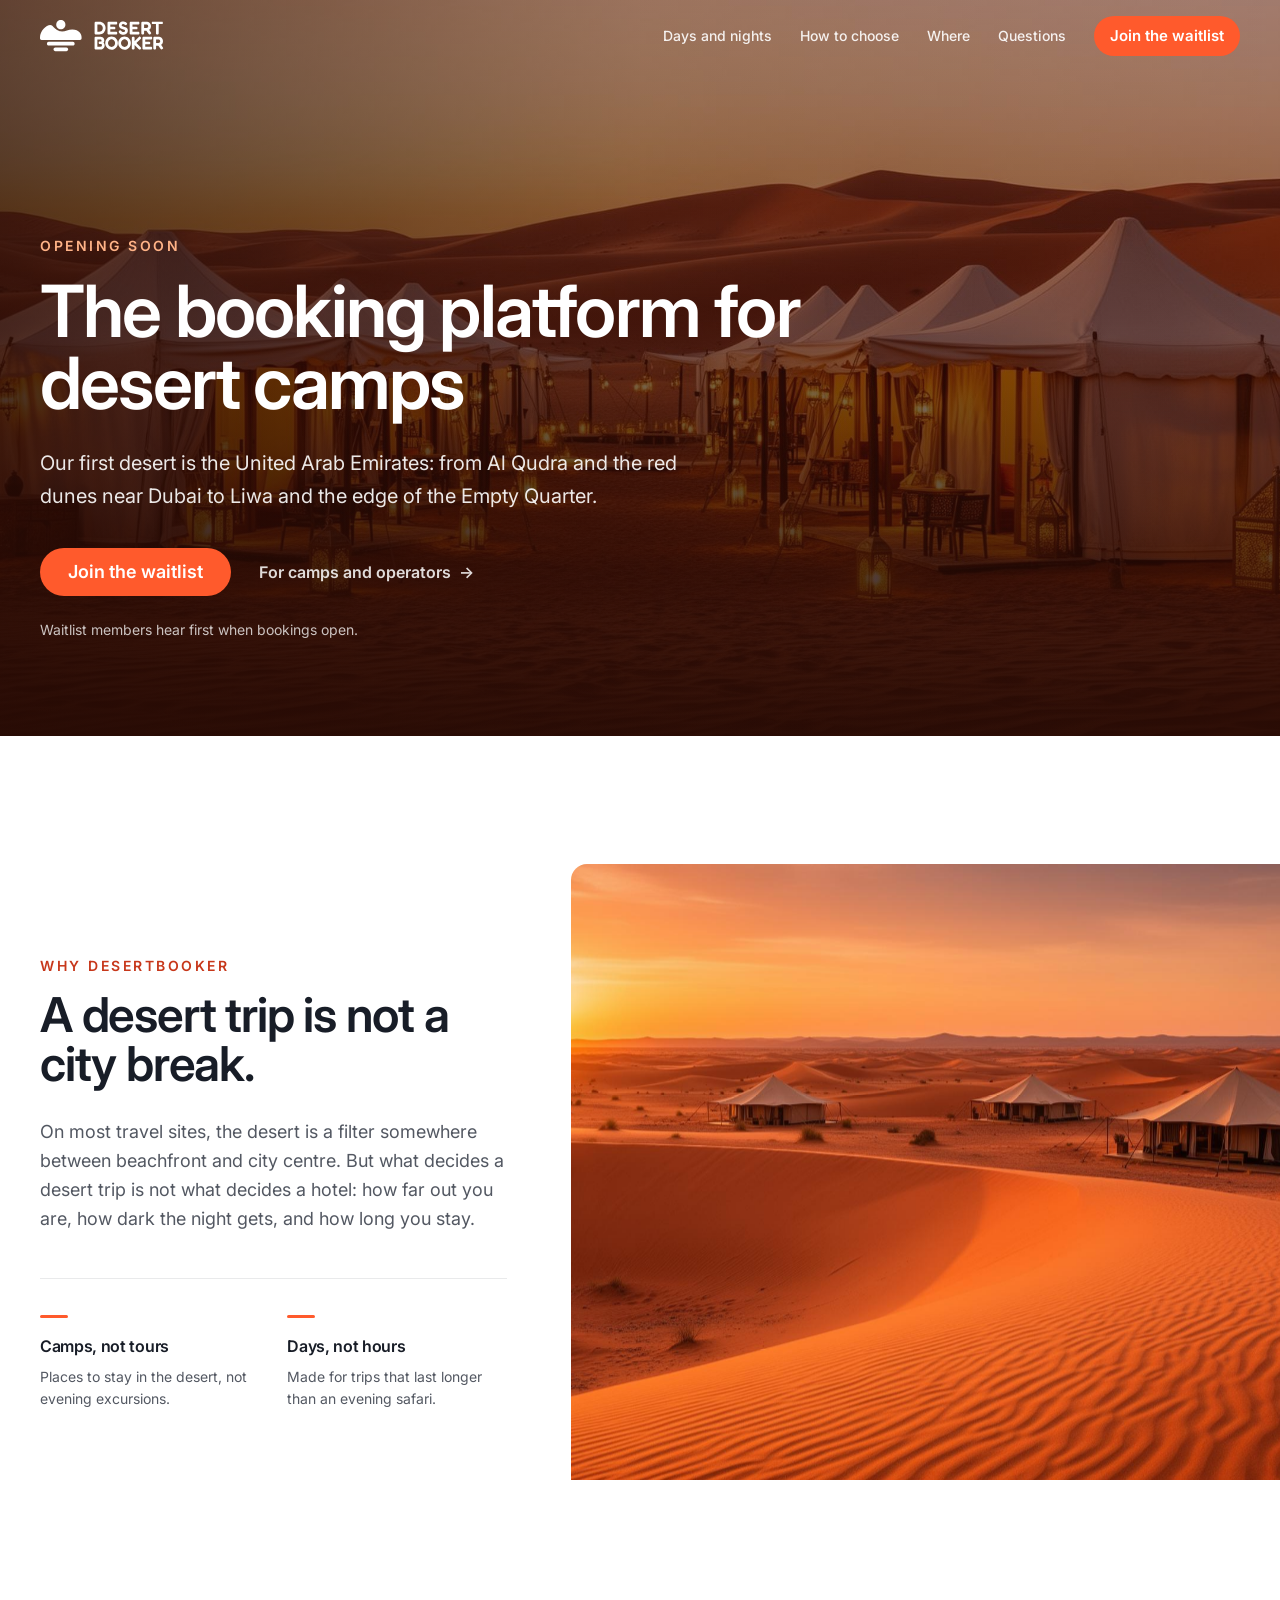
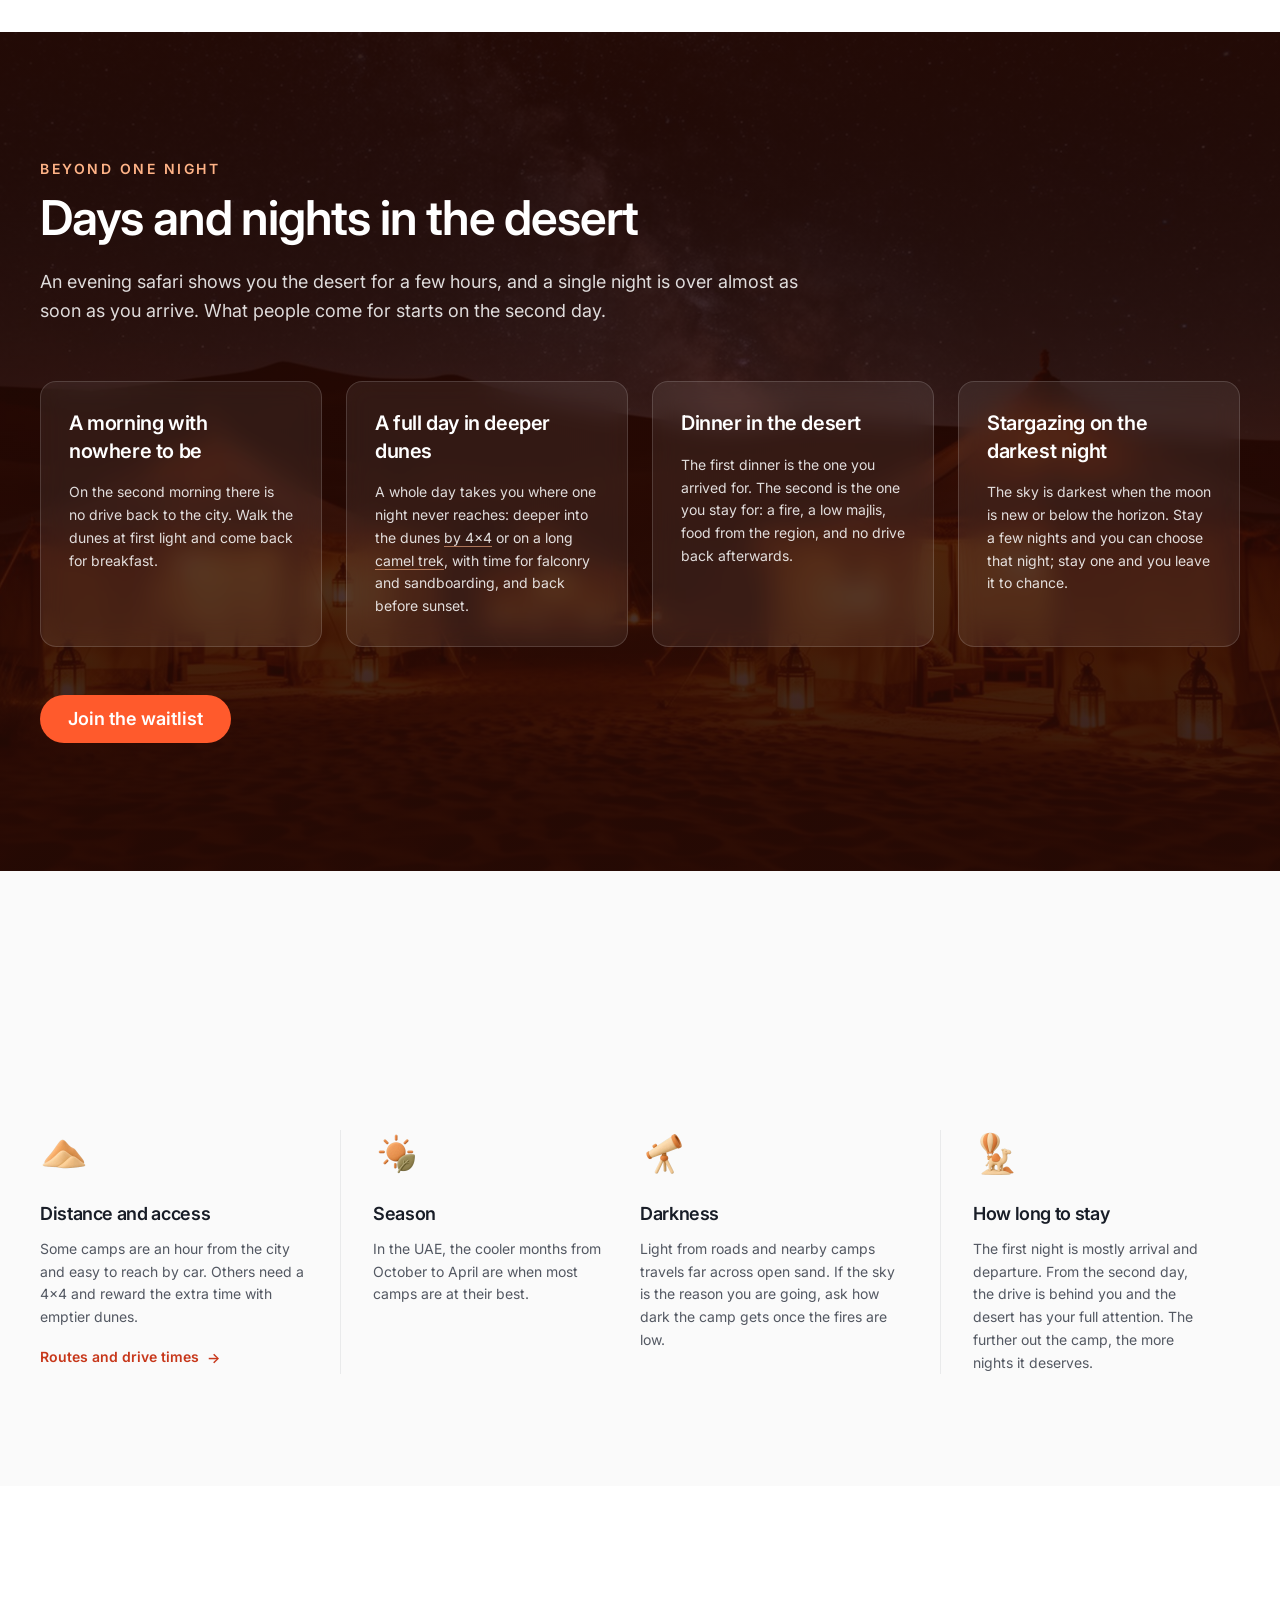
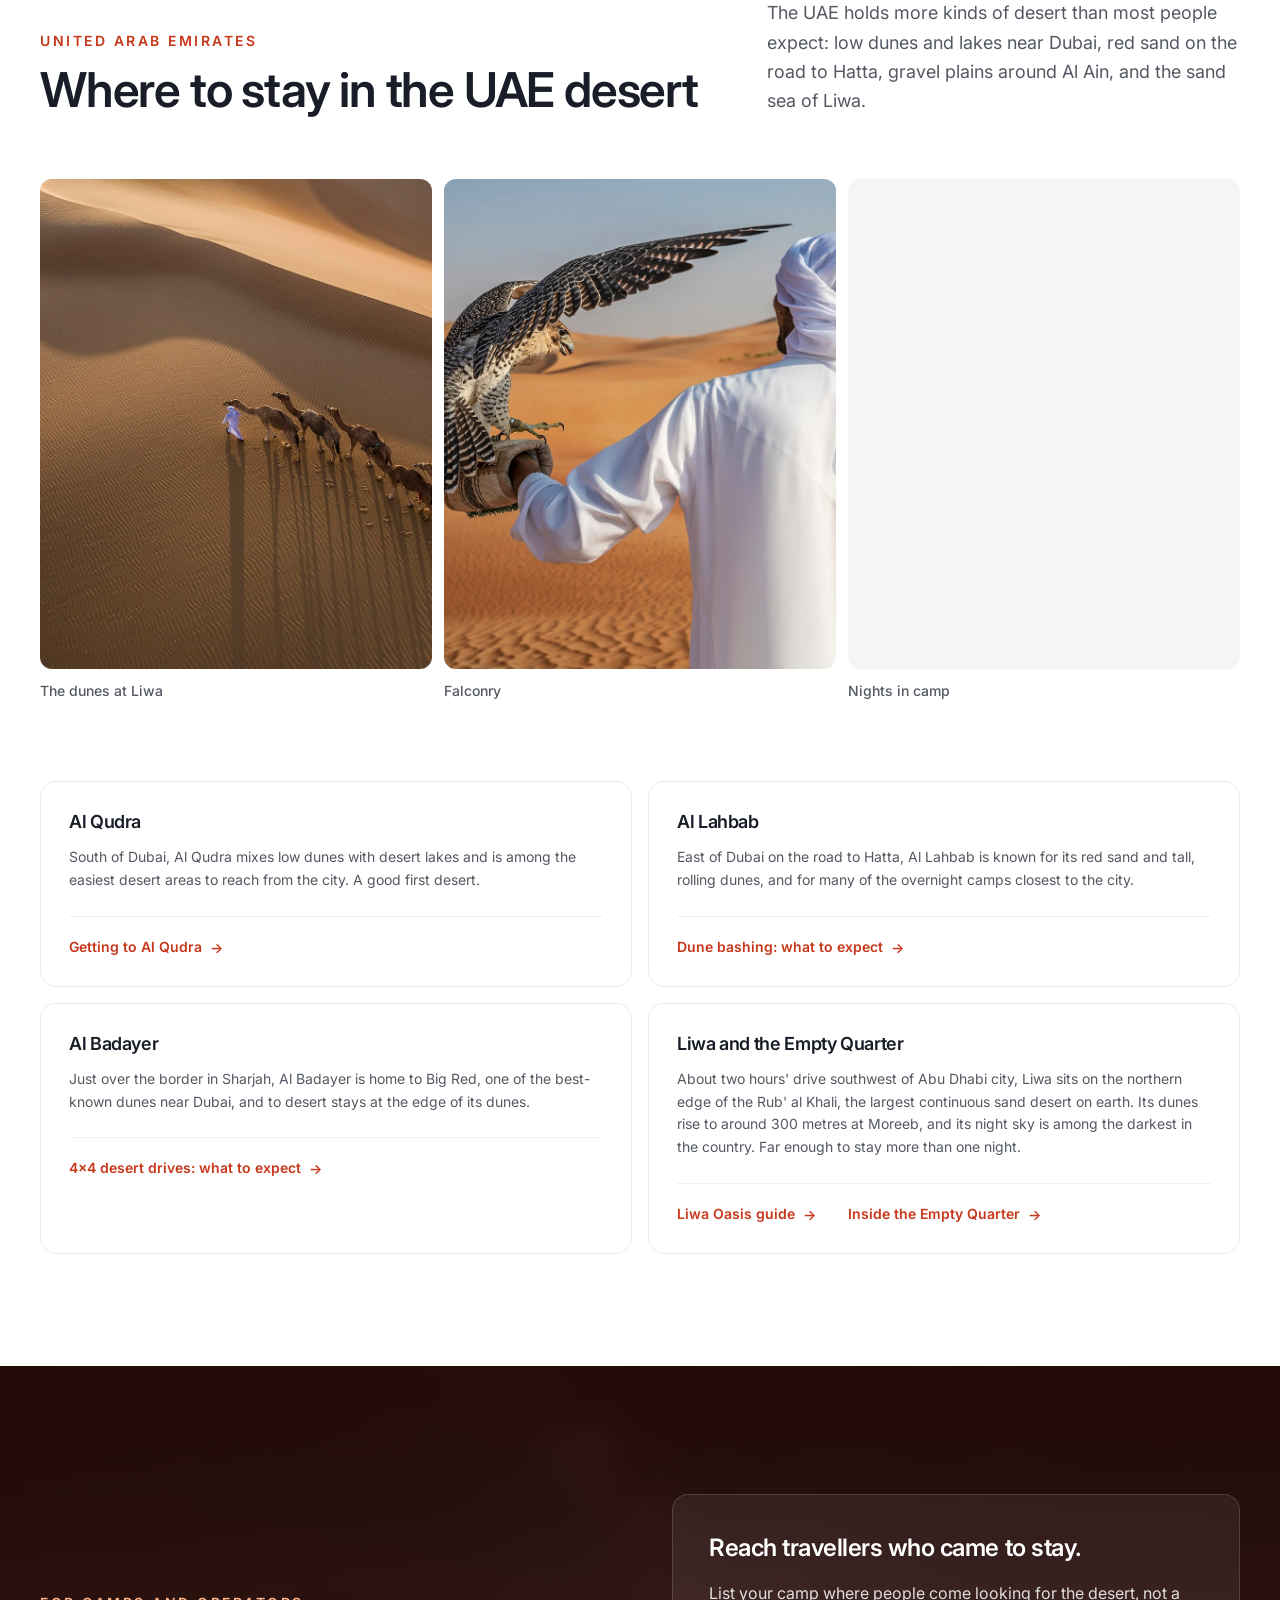
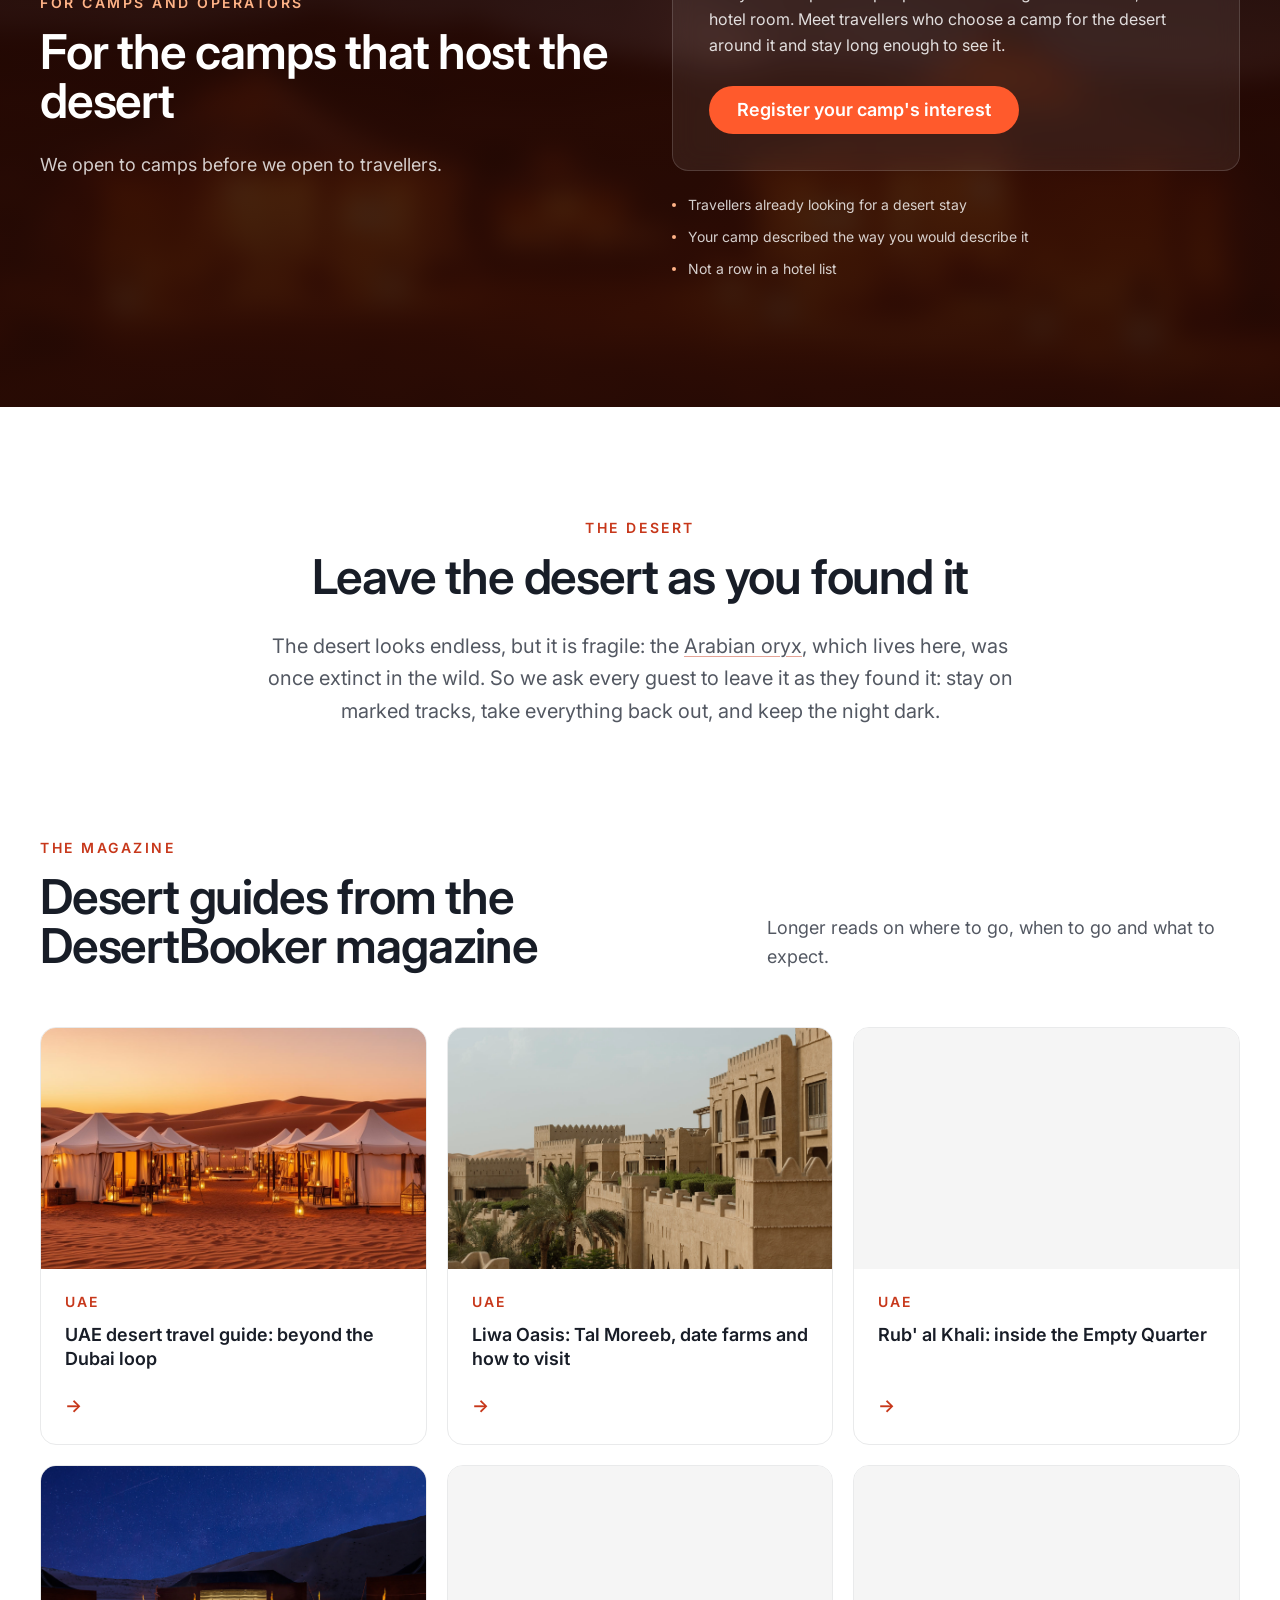
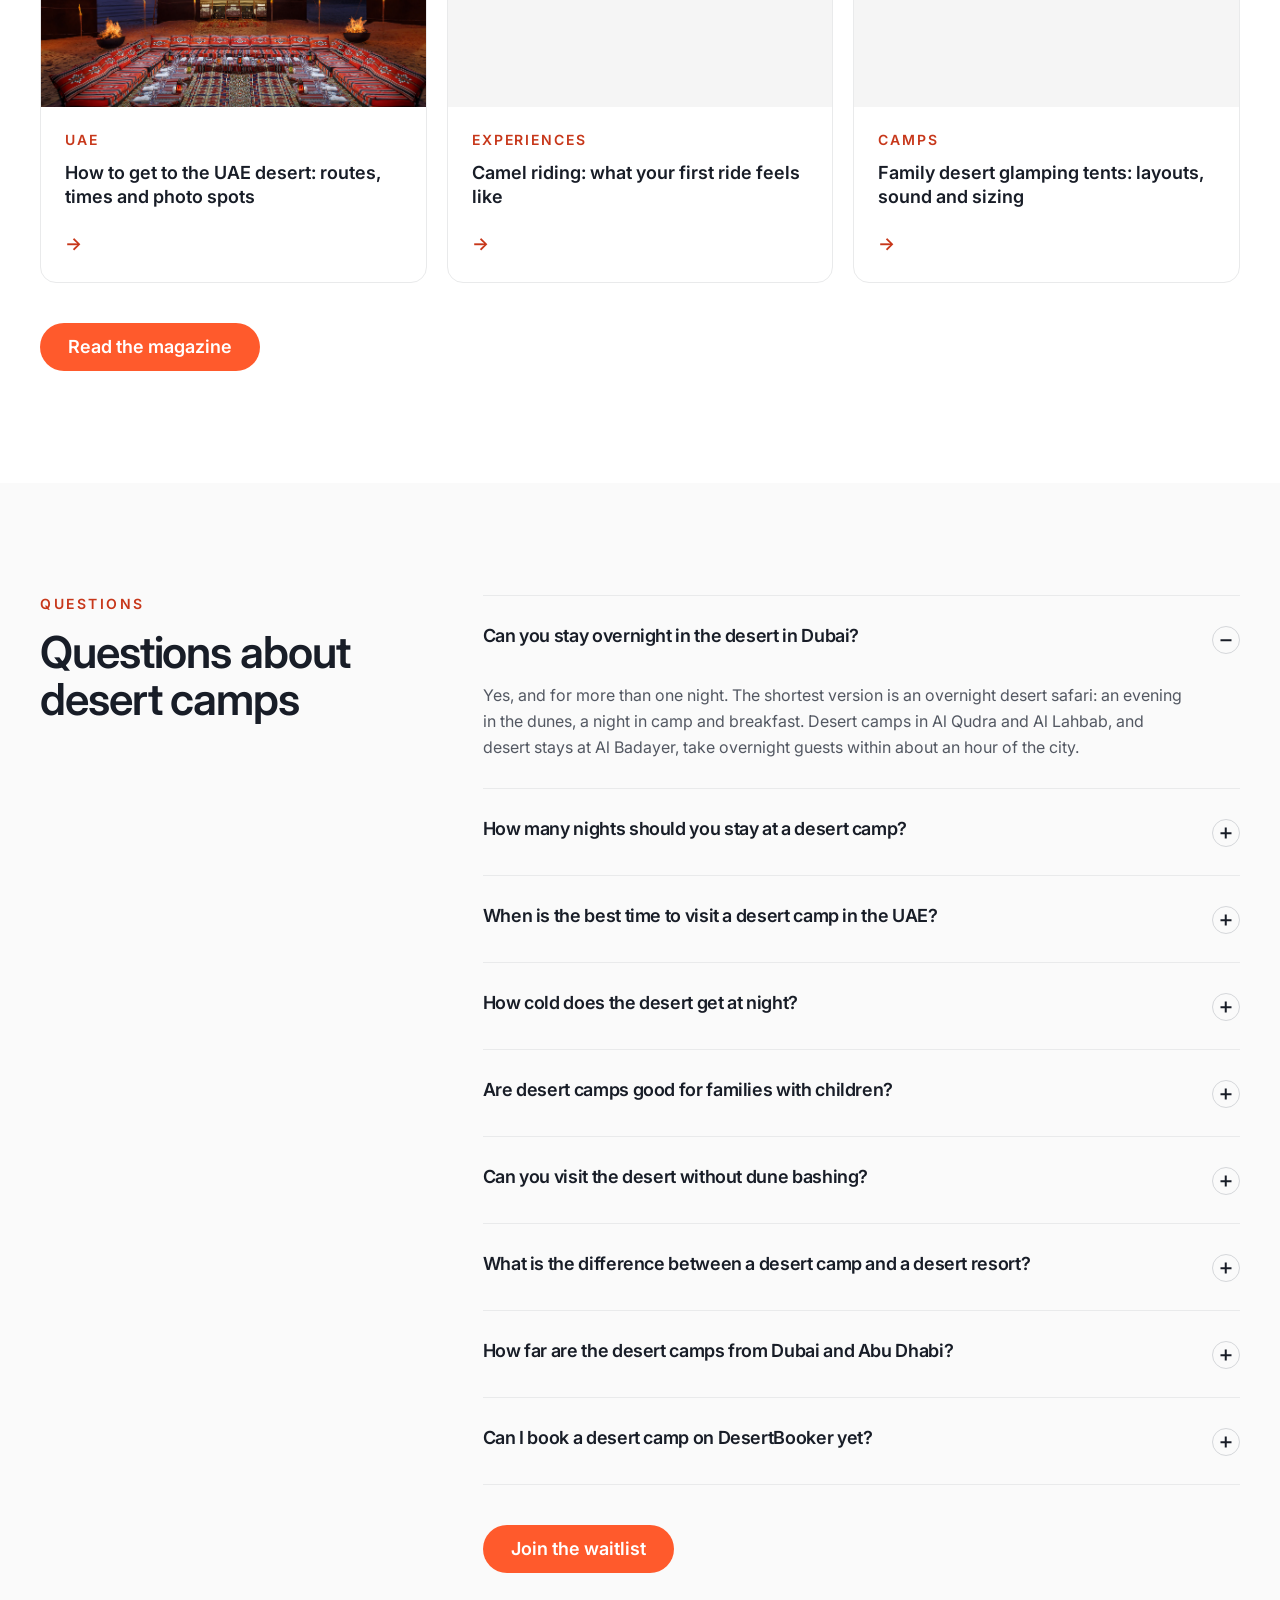
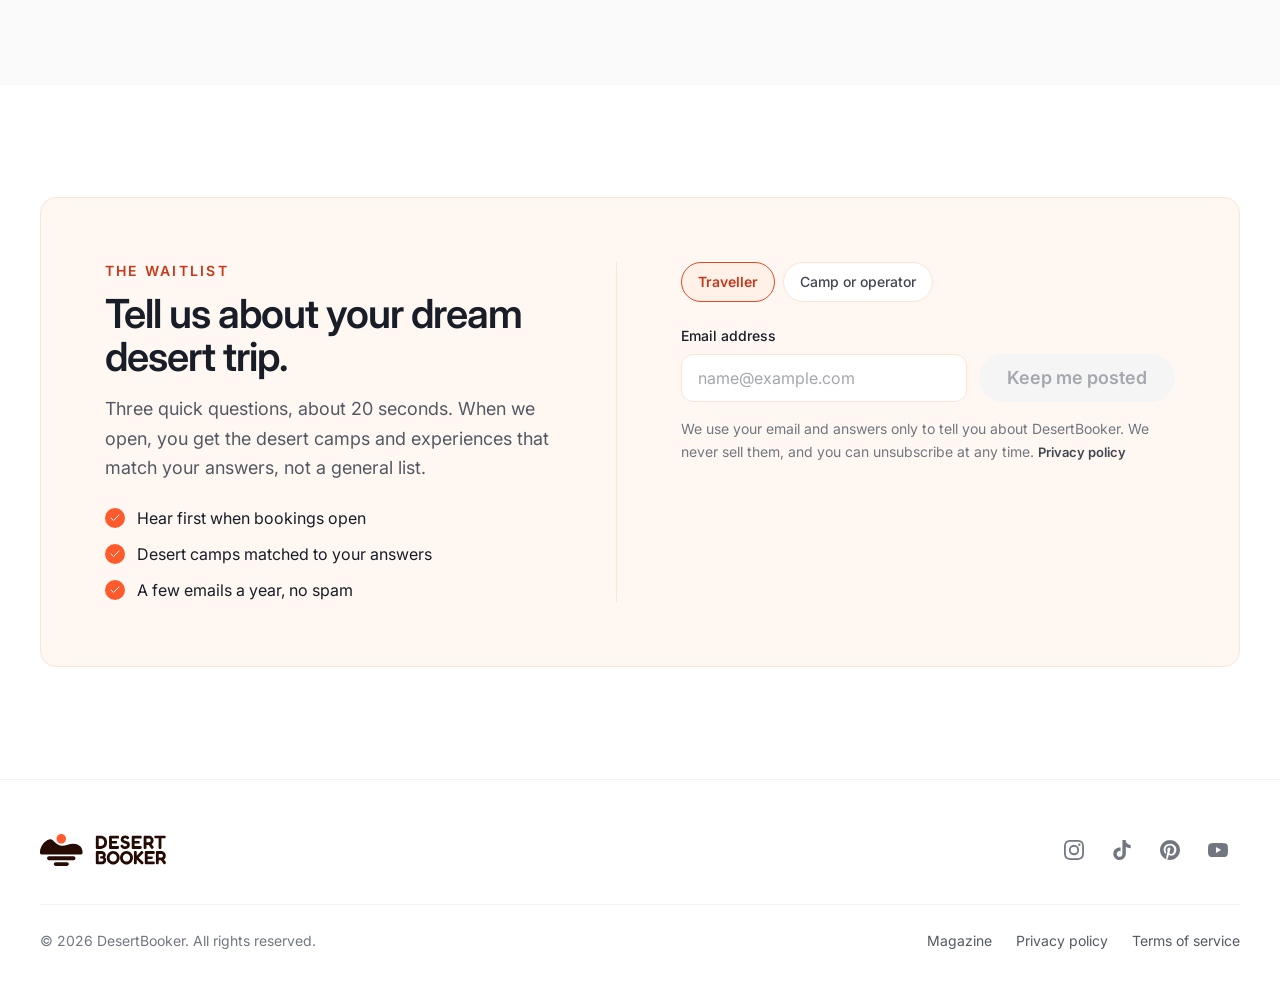
==== index.html @ 26517756 "Publish About page preview (DesertBooker main @ 905daac): mobile waitlist flow, header, density" ====
<!doctype html>
<html lang="en">
  <head>
    <meta charset="utf-8" />
    <meta name="viewport" content="width=device-width, initial-scale=1" />
    <meta name="theme-color" content="#FF5A2C" />
    <!-- A review build, not the site. It must never outrank the real page. -->
    <meta name="robots" content="noindex, nofollow" />
    <title>Desert camps in Dubai and across the UAE | DesertBooker</title>
    <meta
      name="description"
      content="Desert camps in Dubai and across the UAE, from Al Qudra to Liwa and the Empty Quarter. Where to stay, when to go, and why one night is not enough."
    />
    <link rel="icon" href="./assets/favicon-jxfTdqj_.svg" type="image/svg+xml" />
    <script type="module" crossorigin src="./assets/index-Dc-0S0rN.js"></script>
    <link rel="stylesheet" crossorigin href="./assets/index-b4fY3nhB.css">
  </head>
  <body>
    <div id="root"></div>
  </body>
</html>
---- assets/index-b4fY3nhB.css ----
@import"https://fonts.googleapis.com/css2?family=Inter:wght@300;400;500;600&display=swap";._reveal_4lxim_36{transition:opacity .7s cubic-bezier(.16,1,.3,1) var(--reveal-delay, 0ms),translate .7s cubic-bezier(.16,1,.3,1) var(--reveal-delay, 0ms)}._revealHero_4lxim_42{transition:opacity .9s cubic-bezier(.16,1,.3,1) var(--reveal-delay, 0ms),translate .9s cubic-bezier(.16,1,.3,1) var(--reveal-delay, 0ms)}@media (scripting: enabled){._reveal_4lxim_36,._revealHero_4lxim_42{opacity:0;translate:0 1.5rem}._reveal_4lxim_36[data-in=true],._revealHero_4lxim_42[data-in=true]{opacity:1;translate:0 0}}@keyframes _aboutDrift_4lxim_1{0%{scale:1.06;translate:0 0}to{scale:1.16;translate:0 -1.5%}}._kenburns_4lxim_74{scale:1.06;animation:_aboutDrift_4lxim_1 18s cubic-bezier(.25,.1,.25,1) forwards}._parallax_4lxim_80{translate:0 var(--about-parallax, 0px);will-change:translate}._mediaFrame_4lxim_86{overflow:hidden}._mediaFrame_4lxim_86 img{scale:1;transition:scale 1.1s cubic-bezier(.16,1,.3,1)}._nudgeIcon_4lxim_96{transition:translate .3s cubic-bezier(.16,1,.3,1),rotate .3s cubic-bezier(.16,1,.3,1)}._glass_4lxim_103{transition:background-color .35s cubic-bezier(.16,1,.3,1),border-color .35s cubic-bezier(.16,1,.3,1)}@media (hover: hover){._glass_4lxim_103:hover{background-color:#ffffff24;border-color:#ffffff47}._mediaHover_4lxim_115:hover ._mediaFrame_4lxim_86 img{scale:1.04}._nudge_4lxim_96:hover ._nudgeIcon_4lxim_96{translate:0 -.1875rem;rotate:-4deg}}._snapRow_4lxim_126{scroll-snap-type:x mandatory;scrollbar-width:none;-webkit-overflow-scrolling:touch;overscroll-behavior-x:contain}._snapRow_4lxim_126::-webkit-scrollbar{display:none}._snapRow_4lxim_126>*>*{scroll-snap-align:start}._bar_4lxim_142{transition:background-color .45s cubic-bezier(.16,1,.3,1),border-color .45s cubic-bezier(.16,1,.3,1),box-shadow .45s cubic-bezier(.16,1,.3,1)}._lockup_4lxim_149{transition:opacity .35s cubic-bezier(.16,1,.3,1)}@media (prefers-reduced-motion: reduce){._reveal_4lxim_36,._revealHero_4lxim_42{opacity:1;translate:0 0;transition:none}._kenburns_4lxim_74{animation:none;scale:1.06}._parallax_4lxim_80{translate:0 0;will-change:auto}._mediaFrame_4lxim_86 img,._nudgeIcon_4lxim_96,._glass_4lxim_103,._bar_4lxim_142,._lockup_4lxim_149{transition:none}._mediaHover_4lxim_115:hover ._mediaFrame_4lxim_86 img{scale:1}._nudge_4lxim_96:hover ._nudgeIcon_4lxim_96{translate:0 0;rotate:0deg}}._clamp4_4lxim_204{display:-webkit-box;-webkit-box-orient:vertical;-webkit-line-clamp:4;line-clamp:4;overflow:hidden}._progress_4lxim_213{transition:width .45s cubic-bezier(.16,1,.3,1)}@keyframes _aboutDoneMark_4lxim_1{0%{opacity:0;scale:.8}to{opacity:1;scale:1}}._doneMark_4lxim_229{animation:_aboutDoneMark_4lxim_1 .5s cubic-bezier(.16,1,.3,1) both}._readCard_4lxim_237{transition:border-color .3s cubic-bezier(.16,1,.3,1),box-shadow .3s cubic-bezier(.16,1,.3,1),translate .3s cubic-bezier(.16,1,.3,1)}._readCard_4lxim_237 img{scale:1;transition:scale .9s cubic-bezier(.16,1,.3,1)}._readArrow_4lxim_249{transition:translate .3s cubic-bezier(.16,1,.3,1)}@media (hover: hover){._readCard_4lxim_237:hover{translate:0 -.125rem}._readCard_4lxim_237:hover img{scale:1.05}._readCard_4lxim_237:hover ._readArrow_4lxim_249,._arrowLink_4lxim_267:hover ._readArrow_4lxim_249{translate:.1875rem 0}}._qMark_4lxim_273:before,._qMark_4lxim_273:after{content:"";position:absolute;left:50%;top:50%;width:.6875rem;height:.09375rem;background:currentColor;translate:-50% -50%}._qMark_4lxim_273:after{rotate:90deg;transition:opacity .25s cubic-bezier(.16,1,.3,1)}details[open]>summary ._qMark_4lxim_273:after{opacity:0}@media (prefers-reduced-motion: reduce){._progress_4lxim_213,._readCard_4lxim_237,._readCard_4lxim_237 img,._readArrow_4lxim_249,._qMark_4lxim_273:after{transition:none}._doneMark_4lxim_229{animation:none}._readCard_4lxim_237:hover{translate:0 0}._readCard_4lxim_237:hover img{scale:1}._readCard_4lxim_237:hover ._readArrow_4lxim_249,._arrowLink_4lxim_267:hover ._readArrow_4lxim_249{translate:0 0}}._barFill_4lxim_343:before{content:"";position:absolute;left:0;right:0;bottom:100%;height:6rem;background:inherit;pointer-events:none}*,:before,:after{--tw-border-spacing-x: 0;--tw-border-spacing-y: 0;--tw-translate-x: 0;--tw-translate-y: 0;--tw-rotate: 0;--tw-skew-x: 0;--tw-skew-y: 0;--tw-scale-x: 1;--tw-scale-y: 1;--tw-pan-x: ;--tw-pan-y: ;--tw-pinch-zoom: ;--tw-scroll-snap-strictness: proximity;--tw-gradient-from-position: ;--tw-gradient-via-position: ;--tw-gradient-to-position: ;--tw-ordinal: ;--tw-slashed-zero: ;--tw-numeric-figure: ;--tw-numeric-spacing: ;--tw-numeric-fraction: ;--tw-ring-inset: ;--tw-ring-offset-width: 0px;--tw-ring-offset-color: #fff;--tw-ring-color: rgb(59 130 246 / .5);--tw-ring-offset-shadow: 0 0 #0000;--tw-ring-shadow: 0 0 #0000;--tw-shadow: 0 0 #0000;--tw-shadow-colored: 0 0 #0000;--tw-blur: ;--tw-brightness: ;--tw-contrast: ;--tw-grayscale: ;--tw-hue-rotate: ;--tw-invert: ;--tw-saturate: ;--tw-sepia: ;--tw-drop-shadow: ;--tw-backdrop-blur: ;--tw-backdrop-brightness: ;--tw-backdrop-contrast: ;--tw-backdrop-grayscale: ;--tw-backdrop-hue-rotate: ;--tw-backdrop-invert: ;--tw-backdrop-opacity: ;--tw-backdrop-saturate: ;--tw-backdrop-sepia: ;--tw-contain-size: ;--tw-contain-layout: ;--tw-contain-paint: ;--tw-contain-style: }::backdrop{--tw-border-spacing-x: 0;--tw-border-spacing-y: 0;--tw-translate-x: 0;--tw-translate-y: 0;--tw-rotate: 0;--tw-skew-x: 0;--tw-skew-y: 0;--tw-scale-x: 1;--tw-scale-y: 1;--tw-pan-x: ;--tw-pan-y: ;--tw-pinch-zoom: ;--tw-scroll-snap-strictness: proximity;--tw-gradient-from-position: ;--tw-gradient-via-position: ;--tw-gradient-to-position: ;--tw-ordinal: ;--tw-slashed-zero: ;--tw-numeric-figure: ;--tw-numeric-spacing: ;--tw-numeric-fraction: ;--tw-ring-inset: ;--tw-ring-offset-width: 0px;--tw-ring-offset-color: #fff;--tw-ring-color: rgb(59 130 246 / .5);--tw-ring-offset-shadow: 0 0 #0000;--tw-ring-shadow: 0 0 #0000;--tw-shadow: 0 0 #0000;--tw-shadow-colored: 0 0 #0000;--tw-blur: ;--tw-brightness: ;--tw-contrast: ;--tw-grayscale: ;--tw-hue-rotate: ;--tw-invert: ;--tw-saturate: ;--tw-sepia: ;--tw-drop-shadow: ;--tw-backdrop-blur: ;--tw-backdrop-brightness: ;--tw-backdrop-contrast: ;--tw-backdrop-grayscale: ;--tw-backdrop-hue-rotate: ;--tw-backdrop-invert: ;--tw-backdrop-opacity: ;--tw-backdrop-saturate: ;--tw-backdrop-sepia: ;--tw-contain-size: ;--tw-contain-layout: ;--tw-contain-paint: ;--tw-contain-style: }*,:before,:after{box-sizing:border-box;border-width:0;border-style:solid;border-color:hsl(var(--gray-200))}:before,:after{--tw-content: ""}html,:host{line-height:1.5;-webkit-text-size-adjust:100%;-moz-tab-size:4;-o-tab-size:4;tab-size:4;font-family:Inter,system-ui,sans-serif;font-feature-settings:normal;font-variation-settings:normal;-webkit-tap-highlight-color:transparent}body{margin:0;line-height:inherit}hr{height:0;color:inherit;border-top-width:1px}abbr:where([title]){-webkit-text-decoration:underline dotted;text-decoration:underline dotted}h1,h2,h3,h4,h5,h6{font-size:inherit;font-weight:inherit}a{color:inherit;text-decoration:inherit}b,strong{font-weight:bolder}code,kbd,samp,pre{font-family:ui-monospace,SFMono-Regular,Menlo,Monaco,Consolas,Liberation Mono,Courier New,monospace;font-feature-settings:normal;font-variation-settings:normal;font-size:1em}small{font-size:80%}sub,sup{font-size:75%;line-height:0;position:relative;vertical-align:baseline}sub{bottom:-.25em}sup{top:-.5em}table{text-indent:0;border-color:inherit;border-collapse:collapse}button,input,optgroup,select,textarea{font-family:inherit;font-feature-settings:inherit;font-variation-settings:inherit;font-size:100%;font-weight:inherit;line-height:inherit;letter-spacing:inherit;color:inherit;margin:0;padding:0}button,select{text-transform:none}button,input:where([type=button]),input:where([type=reset]),input:where([type=submit]){-webkit-appearance:button;background-color:transparent;background-image:none}:-moz-focusring{outline:auto}:-moz-ui-invalid{box-shadow:none}progress{vertical-align:baseline}::-webkit-inner-spin-button,::-webkit-outer-spin-button{height:auto}[type=search]{-webkit-appearance:textfield;outline-offset:-2px}::-webkit-search-decoration{-webkit-appearance:none}::-webkit-file-upload-button{-webkit-appearance:button;font:inherit}summary{display:list-item}blockquote,dl,dd,h1,h2,h3,h4,h5,h6,hr,figure,p,pre{margin:0}fieldset{margin:0;padding:0}legend{padding:0}ol,ul,menu{list-style:none;margin:0;padding:0}dialog{padding:0}textarea{resize:vertical}input::-moz-placeholder,textarea::-moz-placeholder{opacity:1;color:hsl(var(--gray-400))}input::placeholder,textarea::placeholder{opacity:1;color:hsl(var(--gray-400))}button,[role=button]{cursor:pointer}:disabled{cursor:default}img,svg,video,canvas,audio,iframe,embed,object{display:block;vertical-align:middle}img,video{max-width:100%;height:auto}[hidden]:where(:not([hidden=until-found])){display:none}:root{--brand-25: 28 100% 97.5%;--brand-50: 23 100% 95.5%;--brand-100: 23 100% 91.2%;--brand-200: 21 100% 83.7%;--brand-300: 22 100% 76.5%;--brand-400: 20 100% 65.5%;--brand-500: 13 100% 58.6%;--brand-600: 12 75.4% 50.6%;--brand-700: 10 76.9% 44.1%;--brand-800: 10 79.2% 30.2%;--brand-900: 11 80.5% 16.1%;--brand-950: 11 81% 8.2%;--brand-primary: var(--brand-500);--brand-dark: var(--brand-600);--brand-warm: var(--brand-400);--brand-teal: var(--brand-800);--brand-mist: var(--brand-200);--white: 0 0% 100%;--gray-25: 0 0% 99.2%;--gray-50: 0 0% 98%;--gray-100: 0 0% 96.1%;--gray-200: 210 4.8% 91.8%;--gray-300: 216 6.3% 84.5%;--gray-400: 222 5.8% 66.3%;--gray-500: 220 6.2% 47.3%;--gray-600: 220 8.3% 35.5%;--gray-700: 221 11% 28.6%;--gray-800: 220 19.6% 18%;--gray-900: 220 23.8% 12.4%;--gray-950: 218 28.6% 5.5%;--off-white: var(--gray-50);--neutral-50: var(--gray-100);--neutral-100: var(--gray-200);--neutral-200: var(--gray-300);--neutral-400: var(--gray-500);--neutral-600: var(--gray-600);--neutral-800: var(--gray-800);--neutral-900: var(--gray-900);--success-50: 145 81% 96%;--success-500: 152 77.1% 39.4%;--success-700: 155 90.3% 24.3%;--warning-50: 45 100% 96.1%;--warning-500: 34 93.7% 50.2%;--warning-700: 22 91.5% 37.1%;--error-50: 4 86% 97.1%;--error-500: 4 86% 58%;--error-600: 4 74.3% 48.8%;--error-700: 4 76.5% 40%;--background: var(--white);--foreground: var(--gray-800);--card: var(--white);--card-foreground: var(--gray-800);--popover: var(--white);--popover-foreground: var(--gray-800);--primary: var(--brand-500);--primary-foreground: var(--white);--secondary: var(--gray-100);--secondary-foreground: var(--gray-800);--muted: var(--gray-100);--muted-foreground: var(--gray-500);--accent: var(--gray-100);--accent-foreground: var(--gray-900);--destructive: var(--error-600);--destructive-foreground: 0 0% 100%;--border: var(--gray-200);--input: var(--gray-300);--ring: var(--brand-500);--radius: .75rem;--sidebar-background: var(--gray-50);--sidebar-foreground: var(--gray-800);--sidebar-primary: var(--brand-500);--sidebar-primary-foreground: var(--white);--sidebar-accent: var(--gray-100);--sidebar-accent-foreground: var(--gray-800);--sidebar-border: var(--gray-200);--sidebar-ring: var(--brand-500)}.dark{color-scheme:light}*{border-color:hsl(var(--border))}html{-webkit-text-size-adjust:100%}body{background-color:hsl(var(--background));color:hsl(var(--foreground));font-family:Inter,-apple-system,BlinkMacSystemFont,Segoe UI,sans-serif;font-size:.875rem;font-weight:400;line-height:1.65;color:hsl(var(--neutral-800));-webkit-font-smoothing:antialiased;-moz-osx-font-smoothing:grayscale;text-rendering:optimizeLegibility}h1,h2,h3,h4,h5,h6{color:hsl(var(--neutral-900));font-weight:400;letter-spacing:-.02em;line-height:1.2}.\!container{width:100%!important;margin-right:auto!important;margin-left:auto!important;padding-right:1.5rem!important;padding-left:1.5rem!important}.container{width:100%;margin-right:auto;margin-left:auto;padding-right:1.5rem;padding-left:1.5rem}@media (min-width: 1280px){.\!container{max-width:1280px!important}.container{max-width:1280px}}.sr-only{position:absolute;width:1px;height:1px;padding:0;margin:-1px;overflow:hidden;clip:rect(0,0,0,0);white-space:nowrap;border-width:0}.pointer-events-none{pointer-events:none}.pointer-events-auto{pointer-events:auto}.\!visible{visibility:visible!important}.visible{visibility:visible}.invisible{visibility:hidden}.collapse{visibility:collapse}.static{position:static}.fixed{position:fixed}.absolute{position:absolute}.relative{position:relative}.sticky{position:sticky}.inset-0{top:0;right:0;bottom:0;left:0}.inset-x-0{left:0;right:0}.inset-x-4{left:1rem;right:1rem}.inset-x-6{left:1.5rem;right:1.5rem}.inset-x-8{left:2rem;right:2rem}.inset-y-0{top:0;bottom:0}.inset-y-2{top:.5rem;bottom:.5rem}.inset-y-4{top:1rem;bottom:1rem}.inset-y-6{top:1.5rem;bottom:1.5rem}.-bottom-12{bottom:-3rem}.-left-12{left:-3rem}.-left-3{left:-.75rem}.-left-\[9999px\]{left:-9999px}.-right-1\.5{right:-.375rem}.-right-12{right:-3rem}.-right-3{right:-.75rem}.-top-1\.5{top:-.375rem}.-top-12{top:-3rem}.bottom-0{bottom:0}.bottom-16{bottom:4rem}.bottom-2{bottom:.5rem}.bottom-2\.5{bottom:.625rem}.bottom-3{bottom:.75rem}.bottom-4{bottom:1rem}.bottom-6{bottom:1.5rem}.left-0{left:0}.left-1{left:.25rem}.left-1\/2{left:50%}.left-2{left:.5rem}.left-3{left:.75rem}.left-4{left:1rem}.left-6{left:1.5rem}.left-\[50\%\]{left:50%}.right-0{right:0}.right-1{right:.25rem}.right-12{right:3rem}.right-2{right:.5rem}.right-2\.5{right:.625rem}.right-3{right:.75rem}.right-4{right:1rem}.right-6{right:1.5rem}.top-0{top:0}.top-1\.5{top:.375rem}.top-1\/2{top:50%}.top-2{top:.5rem}.top-2\.5{top:.625rem}.top-24{top:6rem}.top-3{top:.75rem}.top-3\.5{top:.875rem}.top-4{top:1rem}.top-6{top:1.5rem}.top-\[1px\]{top:1px}.top-\[50\%\]{top:50%}.top-\[60\%\]{top:60%}.top-\[80px\]{top:80px}.top-\[calc\(theme\(spacing\.header\)_\+_theme\(spacing\.filterbar\)\)\]{top:calc(72px + 3.5rem)}.top-\[var\(--sheet-usable-top\)\]{top:var(--sheet-usable-top)}.top-full{top:100%}.top-header-m{top:56px}.isolate{isolation:isolate}.z-0{z-index:0}.z-10{z-index:10}.z-20{z-index:20}.z-30{z-index:30}.z-40{z-index:40}.z-50{z-index:50}.z-\[1000\]{z-index:1000}.z-\[100\]{z-index:100}.z-\[1\]{z-index:1}.z-\[35\]{z-index:35}.z-\[45\]{z-index:45}.z-\[500\]{z-index:500}.z-\[60\]{z-index:60}.z-\[70\]{z-index:70}.z-\[80\]{z-index:80}.order-1{order:1}.order-2{order:2}.order-3{order:3}.order-4{order:4}.order-5{order:5}.order-6{order:6}.order-7{order:7}.col-span-2{grid-column:span 2 / span 2}.row-span-2{grid-row:span 2 / span 2}.m-0{margin:0}.-mx-0{margin-left:-0px;margin-right:-0px}.-mx-1{margin-left:-.25rem;margin-right:-.25rem}.-mx-4{margin-left:-1rem;margin-right:-1rem}.-mx-5{margin-left:-1.25rem;margin-right:-1.25rem}.-mx-6{margin-left:-1.5rem;margin-right:-1.5rem}.-my-1{margin-top:-.25rem;margin-bottom:-.25rem}.mx-0\.5{margin-left:.125rem;margin-right:.125rem}.mx-1{margin-left:.25rem;margin-right:.25rem}.mx-1\.5{margin-left:.375rem;margin-right:.375rem}.mx-2{margin-left:.5rem;margin-right:.5rem}.mx-3{margin-left:.75rem;margin-right:.75rem}.mx-3\.5{margin-left:.875rem;margin-right:.875rem}.mx-4{margin-left:1rem;margin-right:1rem}.mx-auto{margin-left:auto;margin-right:auto}.my-0\.5{margin-top:.125rem;margin-bottom:.125rem}.my-1{margin-top:.25rem;margin-bottom:.25rem}.my-1\.5{margin-top:.375rem;margin-bottom:.375rem}.my-14{margin-top:3.5rem;margin-bottom:3.5rem}.my-2{margin-top:.5rem;margin-bottom:.5rem}.my-5{margin-top:1.25rem;margin-bottom:1.25rem}.my-auto{margin-top:auto;margin-bottom:auto}.-ml-1{margin-left:-.25rem}.-ml-2{margin-left:-.5rem}.-ml-4{margin-left:-1rem}.-mr-1{margin-right:-.25rem}.-mr-2{margin-right:-.5rem}.-mt-1{margin-top:-.25rem}.-mt-4{margin-top:-1rem}.-mt-6{margin-top:-1.5rem}.-mt-header-m{margin-top:-56px}.mb-0\.5{margin-bottom:.125rem}.mb-1{margin-bottom:.25rem}.mb-1\.5{margin-bottom:.375rem}.mb-10{margin-bottom:2.5rem}.mb-16{margin-bottom:4rem}.mb-2{margin-bottom:.5rem}.mb-2\.5{margin-bottom:.625rem}.mb-3{margin-bottom:.75rem}.mb-3\.5{margin-bottom:.875rem}.mb-4{margin-bottom:1rem}.mb-5{margin-bottom:1.25rem}.mb-6{margin-bottom:1.5rem}.mb-7{margin-bottom:1.75rem}.mb-8{margin-bottom:2rem}.ml-0\.5{margin-left:.125rem}.ml-1{margin-left:.25rem}.ml-1\.5{margin-left:.375rem}.ml-auto{margin-left:auto}.mr-1{margin-right:.25rem}.mr-1\.5{margin-right:.375rem}.mr-2{margin-right:.5rem}.mt-0{margin-top:0}.mt-0\.5{margin-top:.125rem}.mt-1{margin-top:.25rem}.mt-1\.5{margin-top:.375rem}.mt-10{margin-top:2.5rem}.mt-11{margin-top:2.75rem}.mt-12{margin-top:3rem}.mt-14{margin-top:3.5rem}.mt-16{margin-top:4rem}.mt-2{margin-top:.5rem}.mt-2\.5{margin-top:.625rem}.mt-20{margin-top:5rem}.mt-24{margin-top:6rem}.mt-3{margin-top:.75rem}.mt-3\.5{margin-top:.875rem}.mt-4{margin-top:1rem}.mt-5{margin-top:1.25rem}.mt-6{margin-top:1.5rem}.mt-7{margin-top:1.75rem}.mt-8{margin-top:2rem}.mt-9{margin-top:2.25rem}.mt-\[6px\]{margin-top:6px}.mt-auto{margin-top:auto}.mt-px{margin-top:1px}.line-clamp-1{overflow:hidden;display:-webkit-box;-webkit-box-orient:vertical;-webkit-line-clamp:1}.line-clamp-2{overflow:hidden;display:-webkit-box;-webkit-box-orient:vertical;-webkit-line-clamp:2}.block{display:block}.inline-block{display:inline-block}.inline{display:inline}.flex{display:flex}.inline-flex{display:inline-flex}.table{display:table}.grid{display:grid}.inline-grid{display:inline-grid}.contents{display:contents}.hidden{display:none}.aspect-\[16\/10\]{aspect-ratio:16/10}.aspect-\[16\/9\]{aspect-ratio:16/9}.aspect-\[3\/2\]{aspect-ratio:3/2}.aspect-\[4\/3\]{aspect-ratio:4/3}.aspect-\[4\/5\]{aspect-ratio:4/5}.aspect-\[5\/3\]{aspect-ratio:5/3}.aspect-square{aspect-ratio:1 / 1}.aspect-video{aspect-ratio:16 / 9}.size-4{width:1rem;height:1rem}.h-0{height:0px}.h-1{height:.25rem}.h-1\.5{height:.375rem}.h-1\/2{height:50%}.h-10{height:2.5rem}.h-11{height:2.75rem}.h-12{height:3rem}.h-14{height:3.5rem}.h-16{height:4rem}.h-2{height:.5rem}.h-2\.5{height:.625rem}.h-2\/3{height:66.666667%}.h-20{height:5rem}.h-3{height:.75rem}.h-3\.5{height:.875rem}.h-4{height:1rem}.h-44{height:11rem}.h-5{height:1.25rem}.h-52{height:13rem}.h-56{height:14rem}.h-6{height:1.5rem}.h-7{height:1.75rem}.h-8{height:2rem}.h-9{height:2.25rem}.h-\[\.75rem\]{height:.75rem}.h-\[\.8125rem\]{height:.8125rem}.h-\[\.875rem\]{height:.875rem}.h-\[\.9375rem\]{height:.9375rem}.h-\[0\.1875rem\]{height:.1875rem}.h-\[1\.25em\]{height:1.25em}.h-\[1\.375rem\]{height:1.375rem}.h-\[1\.5em\]{height:1.5em}.h-\[100dvh\]{height:100dvh}.h-\[16\.25rem\]{height:16.25rem}.h-\[16rem\]{height:16rem}.h-\[1em\]{height:1em}.h-\[1px\]{height:1px}.h-\[2\.25em\]{height:2.25em}.h-\[2\.75em\]{height:2.75em}.h-\[2\.75rem\]{height:2.75rem}.h-\[220px\]{height:220px}.h-\[240px\]{height:240px}.h-\[26\.25rem\]{height:26.25rem}.h-\[260px\]{height:260px}.h-\[26rem\]{height:26rem}.h-\[280px\]{height:280px}.h-\[3\.5em\]{height:3.5em}.h-\[30rem\]{height:30rem}.h-\[36rem\]{height:36rem}.h-\[50vh\]{height:50vh}.h-\[58px\]{height:58px}.h-\[64px\]{height:64px}.h-\[calc\(100dvh_-_theme\(spacing\.header\)_-_theme\(spacing\.filterbar\)\)\]{height:calc(100dvh - 72px - 3.5rem)}.h-\[calc\(100dvh_-_theme\(spacing\.header-m\)_-_theme\(spacing\.filterbar-m\)\)\]{height:calc(100dvh - 56px - 3rem)}.h-\[calc\(100vh-96px\)\]{height:calc(100vh - 96px)}.h-\[var\(--radix-navigation-menu-viewport-height\)\]{height:var(--radix-navigation-menu-viewport-height)}.h-\[var\(--radix-select-trigger-height\)\]{height:var(--radix-select-trigger-height)}.h-\[var\(--sheet-usable-h\)\]{height:var(--sheet-usable-h)}.h-auto{height:auto}.h-filterbar-m{height:3rem}.h-full{height:100%}.h-header{height:72px}.h-header-m{height:56px}.h-px{height:1px}.h-svh{height:100svh}.h-taskbar-m{height:3.5rem}.max-h-0{max-height:0px}.max-h-96{max-height:24rem}.max-h-\[100dvh\]{max-height:100dvh}.max-h-\[21rem\]{max-height:21rem}.max-h-\[22\.5rem\]{max-height:22.5rem}.max-h-\[22rem\]{max-height:22rem}.max-h-\[300px\]{max-height:300px}.max-h-\[32rem\]{max-height:32rem}.max-h-\[36px\]{max-height:36px}.max-h-\[75vh\]{max-height:75vh}.max-h-\[80dvh\]{max-height:80dvh}.max-h-\[80vh\]{max-height:80vh}.max-h-\[85dvh\]{max-height:85dvh}.max-h-\[85vh\]{max-height:85vh}.max-h-\[88dvh\]{max-height:88dvh}.max-h-\[88vh\]{max-height:88vh}.max-h-\[92vh\]{max-height:92vh}.max-h-filterbar-m{max-height:3rem}.max-h-full{max-height:100%}.max-h-screen{max-height:100vh}.min-h-0{min-height:0px}.min-h-10{min-height:2.5rem}.min-h-11{min-height:2.75rem}.min-h-\[100dvh\]{min-height:100dvh}.min-h-\[100svh\]{min-height:100svh}.min-h-\[2\.25rem\]{min-height:2.25rem}.min-h-\[2\.75rem\]{min-height:2.75rem}.min-h-\[26rem\]{min-height:26rem}.min-h-\[3rem\]{min-height:3rem}.min-h-\[46rem\]{min-height:46rem}.min-h-\[80px\]{min-height:80px}.min-h-full{min-height:100%}.min-h-screen{min-height:100vh}.min-h-svh{min-height:100svh}.w-0{width:0px}.w-1{width:.25rem}.w-1\.5{width:.375rem}.w-10{width:2.5rem}.w-11{width:2.75rem}.w-12{width:3rem}.w-14{width:3.5rem}.w-16{width:4rem}.w-2{width:.5rem}.w-2\.5{width:.625rem}.w-20{width:5rem}.w-3{width:.75rem}.w-3\.5{width:.875rem}.w-3\/4{width:75%}.w-4{width:1rem}.w-44{width:11rem}.w-5{width:1.25rem}.w-6{width:1.5rem}.w-60{width:15rem}.w-64{width:16rem}.w-7{width:1.75rem}.w-72{width:18rem}.w-8{width:2rem}.w-9{width:2.25rem}.w-\[--sidebar-width\]{width:var(--sidebar-width)}.w-\[\.75rem\]{width:.75rem}.w-\[\.8125rem\]{width:.8125rem}.w-\[\.875rem\]{width:.875rem}.w-\[\.9375rem\]{width:.9375rem}.w-\[1\.25em\]{width:1.25em}.w-\[1\.5em\]{width:1.5em}.w-\[108px\]{width:108px}.w-\[13\.5rem\]{width:13.5rem}.w-\[13rem\]{width:13rem}.w-\[15\.5rem\]{width:15.5rem}.w-\[15rem\]{width:15rem}.w-\[16\.5rem\]{width:16.5rem}.w-\[16rem\]{width:16rem}.w-\[18\.5rem\]{width:18.5rem}.w-\[1em\]{width:1em}.w-\[1px\]{width:1px}.w-\[2\.25em\]{width:2.25em}.w-\[220px\]{width:220px}.w-\[22rem\]{width:22rem}.w-\[3\.25rem\]{width:3.25rem}.w-\[38\%\]{width:38%}.w-\[42\%\]{width:42%}.w-\[6\.25rem\]{width:6.25rem}.w-\[70\%\]{width:70%}.w-\[78\%\]{width:78%}.w-\[78vw\]{width:78vw}.w-\[82vw\]{width:82vw}.w-auto{width:auto}.w-fit{width:-moz-fit-content;width:fit-content}.w-full{width:100%}.w-max{width:-moz-max-content;width:max-content}.w-px{width:1px}.w-screen{width:100vw}.min-w-0{min-width:0px}.min-w-5{min-width:1.25rem}.min-w-\[12\.5rem\]{min-width:12.5rem}.min-w-\[12rem\]{min-width:12rem}.min-w-\[13rem\]{min-width:13rem}.min-w-\[16\.25rem\]{min-width:16.25rem}.min-w-\[16px\]{min-width:16px}.min-w-\[200px\]{min-width:200px}.min-w-\[240px\]{min-width:240px}.min-w-\[8rem\]{min-width:8rem}.min-w-\[9rem\]{min-width:9rem}.min-w-\[var\(--radix-select-trigger-width\)\]{min-width:var(--radix-select-trigger-width)}.min-w-max{min-width:-moz-max-content;min-width:max-content}.max-w-2xl{max-width:42rem}.max-w-3xl{max-width:48rem}.max-w-5xl{max-width:64rem}.max-w-6xl{max-width:72rem}.max-w-\[--skeleton-width\]{max-width:var(--skeleton-width)}.max-w-\[13\.75rem\]{max-width:13.75rem}.max-w-\[15rem\]{max-width:15rem}.max-w-\[20rem\]{max-width:20rem}.max-w-\[21rem\]{max-width:21rem}.max-w-\[22\.5rem\]{max-width:22.5rem}.max-w-\[24rem\]{max-width:24rem}.max-w-\[26rem\]{max-width:26rem}.max-w-\[27\.5em\]{max-width:27.5em}.max-w-\[27\.5rem\]{max-width:27.5rem}.max-w-\[28\.75rem\]{max-width:28.75rem}.max-w-\[28rem\]{max-width:28rem}.max-w-\[30rem\]{max-width:30rem}.max-w-\[320px\]{max-width:320px}.max-w-\[32rem\]{max-width:32rem}.max-w-\[34rem\]{max-width:34rem}.max-w-\[36rem\]{max-width:36rem}.max-w-\[37\.5rem\]{max-width:37.5rem}.max-w-\[40rem\]{max-width:40rem}.max-w-\[42\.5rem\]{max-width:42.5rem}.max-w-\[42rem\]{max-width:42rem}.max-w-\[440px\]{max-width:440px}.max-w-\[45rem\]{max-width:45rem}.max-w-\[46rem\]{max-width:46rem}.max-w-\[48rem\]{max-width:48rem}.max-w-\[520px\]{max-width:520px}.max-w-\[55rem\]{max-width:55rem}.max-w-\[560px\]{max-width:560px}.max-w-\[61\.25rem\]{max-width:61.25rem}.max-w-\[680px\]{max-width:680px}.max-w-\[70ch\]{max-width:70ch}.max-w-\[760px\]{max-width:760px}.max-w-\[80rem\]{max-width:80rem}.max-w-\[85\%\]{max-width:85%}.max-w-\[90vw\]{max-width:90vw}.max-w-\[calc\(100\%-2rem\)\]{max-width:calc(100% - 2rem)}.max-w-full{max-width:100%}.max-w-lg{max-width:32rem}.max-w-max{max-width:-moz-max-content;max-width:max-content}.max-w-md{max-width:28rem}.max-w-none{max-width:none}.max-w-sm{max-width:24rem}.max-w-xl{max-width:36rem}.max-w-xs{max-width:20rem}.flex-1{flex:1 1 0%}.flex-\[0_0_100\%\]{flex:0 0 100%}.flex-auto{flex:1 1 auto}.flex-none{flex:none}.flex-shrink-0{flex-shrink:0}.shrink{flex-shrink:1}.shrink-0{flex-shrink:0}.grow{flex-grow:1}.grow-0{flex-grow:0}.basis-full{flex-basis:100%}.caption-bottom{caption-side:bottom}.border-collapse{border-collapse:collapse}.-translate-x-1\/2{--tw-translate-x: -50%;transform:translate(var(--tw-translate-x),var(--tw-translate-y)) rotate(var(--tw-rotate)) skew(var(--tw-skew-x)) skewY(var(--tw-skew-y)) scaleX(var(--tw-scale-x)) scaleY(var(--tw-scale-y))}.-translate-x-px{--tw-translate-x: -1px;transform:translate(var(--tw-translate-x),var(--tw-translate-y)) rotate(var(--tw-rotate)) skew(var(--tw-skew-x)) skewY(var(--tw-skew-y)) scaleX(var(--tw-scale-x)) scaleY(var(--tw-scale-y))}.-translate-y-1\/2{--tw-translate-y: -50%;transform:translate(var(--tw-translate-x),var(--tw-translate-y)) rotate(var(--tw-rotate)) skew(var(--tw-skew-x)) skewY(var(--tw-skew-y)) scaleX(var(--tw-scale-x)) scaleY(var(--tw-scale-y))}.translate-x-\[-50\%\]{--tw-translate-x: -50%;transform:translate(var(--tw-translate-x),var(--tw-translate-y)) rotate(var(--tw-rotate)) skew(var(--tw-skew-x)) skewY(var(--tw-skew-y)) scaleX(var(--tw-scale-x)) scaleY(var(--tw-scale-y))}.translate-x-px{--tw-translate-x: 1px;transform:translate(var(--tw-translate-x),var(--tw-translate-y)) rotate(var(--tw-rotate)) skew(var(--tw-skew-x)) skewY(var(--tw-skew-y)) scaleX(var(--tw-scale-x)) scaleY(var(--tw-scale-y))}.translate-y-\[-50\%\]{--tw-translate-y: -50%;transform:translate(var(--tw-translate-x),var(--tw-translate-y)) rotate(var(--tw-rotate)) skew(var(--tw-skew-x)) skewY(var(--tw-skew-y)) scaleX(var(--tw-scale-x)) scaleY(var(--tw-scale-y))}.-rotate-90{--tw-rotate: -90deg;transform:translate(var(--tw-translate-x),var(--tw-translate-y)) rotate(var(--tw-rotate)) skew(var(--tw-skew-x)) skewY(var(--tw-skew-y)) scaleX(var(--tw-scale-x)) scaleY(var(--tw-scale-y))}.rotate-180{--tw-rotate: 180deg;transform:translate(var(--tw-translate-x),var(--tw-translate-y)) rotate(var(--tw-rotate)) skew(var(--tw-skew-x)) skewY(var(--tw-skew-y)) scaleX(var(--tw-scale-x)) scaleY(var(--tw-scale-y))}.rotate-45{--tw-rotate: 45deg;transform:translate(var(--tw-translate-x),var(--tw-translate-y)) rotate(var(--tw-rotate)) skew(var(--tw-skew-x)) skewY(var(--tw-skew-y)) scaleX(var(--tw-scale-x)) scaleY(var(--tw-scale-y))}.rotate-90{--tw-rotate: 90deg;transform:translate(var(--tw-translate-x),var(--tw-translate-y)) rotate(var(--tw-rotate)) skew(var(--tw-skew-x)) skewY(var(--tw-skew-y)) scaleX(var(--tw-scale-x)) scaleY(var(--tw-scale-y))}.scale-105{--tw-scale-x: 1.05;--tw-scale-y: 1.05;transform:translate(var(--tw-translate-x),var(--tw-translate-y)) rotate(var(--tw-rotate)) skew(var(--tw-skew-x)) skewY(var(--tw-skew-y)) scaleX(var(--tw-scale-x)) scaleY(var(--tw-scale-y))}.transform{transform:translate(var(--tw-translate-x),var(--tw-translate-y)) rotate(var(--tw-rotate)) skew(var(--tw-skew-x)) skewY(var(--tw-skew-y)) scaleX(var(--tw-scale-x)) scaleY(var(--tw-scale-y))}@keyframes pulse{50%{opacity:.5}}.animate-pulse{animation:pulse 2s cubic-bezier(.4,0,.6,1) infinite}@keyframes spin{to{transform:rotate(360deg)}}.animate-spin{animation:spin 1s linear infinite}.cursor-default{cursor:default}.cursor-grab{cursor:grab}.cursor-pointer{cursor:pointer}.cursor-text{cursor:text}.touch-none{touch-action:none}.select-none{-webkit-user-select:none;-moz-user-select:none;user-select:none}.resize-y{resize:vertical}.resize{resize:both}.snap-x{scroll-snap-type:x var(--tw-scroll-snap-strictness)}.snap-mandatory{--tw-scroll-snap-strictness: mandatory}.snap-start{scroll-snap-align:start}.snap-center{scroll-snap-align:center}.scroll-mt-24{scroll-margin-top:6rem}.scroll-mt-32{scroll-margin-top:8rem}.scroll-mt-header{scroll-margin-top:72px}.scroll-mt-header-m{scroll-margin-top:56px}.scroll-pl-4{scroll-padding-left:1rem}.scroll-pl-5{scroll-padding-left:1.25rem}.list-disc{list-style-type:disc}.list-none{list-style-type:none}.appearance-none{-webkit-appearance:none;-moz-appearance:none;appearance:none}.grid-cols-1{grid-template-columns:repeat(1,minmax(0,1fr))}.grid-cols-2{grid-template-columns:repeat(2,minmax(0,1fr))}.grid-cols-3{grid-template-columns:repeat(3,minmax(0,1fr))}.grid-cols-4{grid-template-columns:repeat(4,minmax(0,1fr))}.grid-cols-6{grid-template-columns:repeat(6,minmax(0,1fr))}.grid-cols-7{grid-template-columns:repeat(7,minmax(0,1fr))}.grid-cols-\[110px_1fr\]{grid-template-columns:110px 1fr}.grid-rows-1{grid-template-rows:repeat(1,minmax(0,1fr))}.grid-rows-2{grid-template-rows:repeat(2,minmax(0,1fr))}.grid-rows-\[auto_minmax\(0\,1fr\)_auto\]{grid-template-rows:auto minmax(0,1fr) auto}.flex-row{flex-direction:row}.flex-col{flex-direction:column}.flex-col-reverse{flex-direction:column-reverse}.flex-wrap{flex-wrap:wrap}.flex-nowrap{flex-wrap:nowrap}.place-items-center{place-items:center}.content-start{align-content:flex-start}.items-start{align-items:flex-start}.items-end{align-items:flex-end}.items-center{align-items:center}.items-baseline{align-items:baseline}.items-stretch{align-items:stretch}.justify-start{justify-content:flex-start}.justify-end{justify-content:flex-end}.justify-center{justify-content:center}.justify-between{justify-content:space-between}.gap-0{gap:0px}.gap-0\.5{gap:.125rem}.gap-1{gap:.25rem}.gap-1\.5{gap:.375rem}.gap-10{gap:2.5rem}.gap-12{gap:3rem}.gap-14{gap:3.5rem}.gap-16{gap:4rem}.gap-2{gap:.5rem}.gap-2\.5{gap:.625rem}.gap-3{gap:.75rem}.gap-3\.5{gap:.875rem}.gap-4{gap:1rem}.gap-5{gap:1.25rem}.gap-6{gap:1.5rem}.gap-7{gap:1.75rem}.gap-8{gap:2rem}.gap-\[\.125em\]{gap:.125em}.gap-\[\.1875rem\]{gap:.1875rem}.gap-\[\.25em\]{gap:.25em}.gap-\[\.375em\]{gap:.375em}.gap-\[1em\]{gap:1em}.gap-x-10{-moz-column-gap:2.5rem;column-gap:2.5rem}.gap-x-2{-moz-column-gap:.5rem;column-gap:.5rem}.gap-x-2\.5{-moz-column-gap:.625rem;column-gap:.625rem}.gap-x-3{-moz-column-gap:.75rem;column-gap:.75rem}.gap-x-3\.5{-moz-column-gap:.875rem;column-gap:.875rem}.gap-x-4{-moz-column-gap:1rem;column-gap:1rem}.gap-x-5{-moz-column-gap:1.25rem;column-gap:1.25rem}.gap-x-6{-moz-column-gap:1.5rem;column-gap:1.5rem}.gap-x-7{-moz-column-gap:1.75rem;column-gap:1.75rem}.gap-x-8{-moz-column-gap:2rem;column-gap:2rem}.gap-y-0\.5{row-gap:.125rem}.gap-y-1{row-gap:.25rem}.gap-y-1\.5{row-gap:.375rem}.gap-y-12{row-gap:3rem}.gap-y-2{row-gap:.5rem}.gap-y-2\.5{row-gap:.625rem}.gap-y-3{row-gap:.75rem}.gap-y-4{row-gap:1rem}.gap-y-5{row-gap:1.25rem}.gap-y-8{row-gap:2rem}.gap-y-9{row-gap:2.25rem}.space-x-1>:not([hidden])~:not([hidden]){--tw-space-x-reverse: 0;margin-right:calc(.25rem * var(--tw-space-x-reverse));margin-left:calc(.25rem * calc(1 - var(--tw-space-x-reverse)))}.space-x-4>:not([hidden])~:not([hidden]){--tw-space-x-reverse: 0;margin-right:calc(1rem * var(--tw-space-x-reverse));margin-left:calc(1rem * calc(1 - var(--tw-space-x-reverse)))}.space-y-0>:not([hidden])~:not([hidden]){--tw-space-y-reverse: 0;margin-top:calc(0px * calc(1 - var(--tw-space-y-reverse)));margin-bottom:calc(0px * var(--tw-space-y-reverse))}.space-y-0\.5>:not([hidden])~:not([hidden]){--tw-space-y-reverse: 0;margin-top:calc(.125rem * calc(1 - var(--tw-space-y-reverse)));margin-bottom:calc(.125rem * var(--tw-space-y-reverse))}.space-y-1>:not([hidden])~:not([hidden]){--tw-space-y-reverse: 0;margin-top:calc(.25rem * calc(1 - var(--tw-space-y-reverse)));margin-bottom:calc(.25rem * var(--tw-space-y-reverse))}.space-y-1\.5>:not([hidden])~:not([hidden]){--tw-space-y-reverse: 0;margin-top:calc(.375rem * calc(1 - var(--tw-space-y-reverse)));margin-bottom:calc(.375rem * var(--tw-space-y-reverse))}.space-y-12>:not([hidden])~:not([hidden]){--tw-space-y-reverse: 0;margin-top:calc(3rem * calc(1 - var(--tw-space-y-reverse)));margin-bottom:calc(3rem * var(--tw-space-y-reverse))}.space-y-2>:not([hidden])~:not([hidden]){--tw-space-y-reverse: 0;margin-top:calc(.5rem * calc(1 - var(--tw-space-y-reverse)));margin-bottom:calc(.5rem * var(--tw-space-y-reverse))}.space-y-2\.5>:not([hidden])~:not([hidden]){--tw-space-y-reverse: 0;margin-top:calc(.625rem * calc(1 - var(--tw-space-y-reverse)));margin-bottom:calc(.625rem * var(--tw-space-y-reverse))}.space-y-3>:not([hidden])~:not([hidden]){--tw-space-y-reverse: 0;margin-top:calc(.75rem * calc(1 - var(--tw-space-y-reverse)));margin-bottom:calc(.75rem * var(--tw-space-y-reverse))}.space-y-3\.5>:not([hidden])~:not([hidden]){--tw-space-y-reverse: 0;margin-top:calc(.875rem * calc(1 - var(--tw-space-y-reverse)));margin-bottom:calc(.875rem * var(--tw-space-y-reverse))}.space-y-4>:not([hidden])~:not([hidden]){--tw-space-y-reverse: 0;margin-top:calc(1rem * calc(1 - var(--tw-space-y-reverse)));margin-bottom:calc(1rem * var(--tw-space-y-reverse))}.space-y-5>:not([hidden])~:not([hidden]){--tw-space-y-reverse: 0;margin-top:calc(1.25rem * calc(1 - var(--tw-space-y-reverse)));margin-bottom:calc(1.25rem * var(--tw-space-y-reverse))}.space-y-6>:not([hidden])~:not([hidden]){--tw-space-y-reverse: 0;margin-top:calc(1.5rem * calc(1 - var(--tw-space-y-reverse)));margin-bottom:calc(1.5rem * var(--tw-space-y-reverse))}.space-y-8>:not([hidden])~:not([hidden]){--tw-space-y-reverse: 0;margin-top:calc(2rem * calc(1 - var(--tw-space-y-reverse)));margin-bottom:calc(2rem * var(--tw-space-y-reverse))}.divide-y>:not([hidden])~:not([hidden]){--tw-divide-y-reverse: 0;border-top-width:calc(1px * calc(1 - var(--tw-divide-y-reverse)));border-bottom-width:calc(1px * var(--tw-divide-y-reverse))}.divide-border>:not([hidden])~:not([hidden]){border-color:hsl(var(--border))}.divide-border\/60>:not([hidden])~:not([hidden]){border-color:hsl(var(--border) / .6)}.divide-brand-100>:not([hidden])~:not([hidden]){border-color:hsl(var(--brand-100))}.self-start{align-self:flex-start}.self-center{align-self:center}.self-stretch{align-self:stretch}.justify-self-center{justify-self:center}.overflow-auto{overflow:auto}.overflow-hidden{overflow:hidden}.overflow-visible{overflow:visible}.overflow-x-auto{overflow-x:auto}.overflow-y-auto{overflow-y:auto}.overflow-x-hidden{overflow-x:hidden}.overscroll-contain{overscroll-behavior:contain}.truncate{overflow:hidden;text-overflow:ellipsis;white-space:nowrap}.whitespace-nowrap{white-space:nowrap}.whitespace-pre-line{white-space:pre-line}.whitespace-pre-wrap{white-space:pre-wrap}.break-words{overflow-wrap:break-word}.\!rounded-none{border-radius:0!important}.rounded{border-radius:.5rem}.rounded-2xl{border-radius:1rem}.rounded-\[2px\]{border-radius:2px}.rounded-\[4px\]{border-radius:4px}.rounded-\[inherit\]{border-radius:inherit}.rounded-full{border-radius:9999px}.rounded-lg{border-radius:.75rem}.rounded-md{border-radius:.5rem}.rounded-none{border-radius:0}.rounded-pill{border-radius:9999px}.rounded-sm{border-radius:.25rem}.rounded-xl{border-radius:1rem}.rounded-b-2xl{border-bottom-right-radius:1rem;border-bottom-left-radius:1rem}.rounded-l-2xl{border-top-left-radius:1rem;border-bottom-left-radius:1rem}.rounded-t-2xl{border-top-left-radius:1rem;border-top-right-radius:1rem}.rounded-t-3xl{border-top-left-radius:1.5rem;border-top-right-radius:1.5rem}.rounded-t-\[\.625rem\]{border-top-left-radius:.625rem;border-top-right-radius:.625rem}.rounded-t-\[22px\]{border-top-left-radius:22px;border-top-right-radius:22px}.rounded-tl-sm{border-top-left-radius:.25rem}.border{border-width:1px}.border-0{border-width:0px}.border-2{border-width:2px}.border-\[0\.5px\]{border-width:.5px}.border-\[1\.5px\]{border-width:1.5px}.border-y{border-top-width:1px;border-bottom-width:1px}.border-b{border-bottom-width:1px}.border-b-2{border-bottom-width:2px}.border-l{border-left-width:1px}.border-l-2{border-left-width:2px}.border-r{border-right-width:1px}.border-t{border-top-width:1px}.border-dashed{border-style:dashed}.border-\[--color-border\]{border-color:var(--color-border)}.border-accent{border-color:hsl(var(--accent))}.border-black\/\[0\.04\]{border-color:#0000000a}.border-border{border-color:hsl(var(--border))}.border-border\/40{border-color:hsl(var(--border) / .4)}.border-border\/50{border-color:hsl(var(--border) / .5)}.border-border\/60{border-color:hsl(var(--border) / .6)}.border-border\/70{border-color:hsl(var(--border) / .7)}.border-brand-100{border-color:hsl(var(--brand-100))}.border-brand-200\/70{border-color:hsl(var(--brand-200) / .7)}.border-brand-500{border-color:hsl(var(--brand-500))}.border-brand-600{border-color:hsl(var(--brand-600))}.border-card\/50{border-color:hsl(var(--card) / .5)}.border-destructive{border-color:hsl(var(--destructive))}.border-destructive\/30{border-color:hsl(var(--destructive) / .3)}.border-destructive\/50{border-color:hsl(var(--destructive) / .5)}.border-error-600{border-color:hsl(var(--error-600))}.border-foreground{border-color:hsl(var(--foreground))}.border-gray-200{border-color:hsl(var(--gray-200))}.border-gray-300{border-color:hsl(var(--gray-300))}.border-gray-900{border-color:hsl(var(--gray-900))}.border-input{border-color:hsl(var(--input))}.border-neutral-200{border-color:hsl(var(--neutral-200))}.border-primary{border-color:hsl(var(--primary))}.border-primary\/10{border-color:hsl(var(--primary) / .1)}.border-primary\/15{border-color:hsl(var(--primary) / .15)}.border-primary\/40{border-color:hsl(var(--primary) / .4)}.border-sidebar-border{border-color:hsl(var(--sidebar-border))}.border-transparent{border-color:transparent}.border-warning-500{border-color:hsl(var(--warning-500))}.border-warning-500\/20{border-color:hsl(var(--warning-500) / .2)}.border-white\/15{border-color:#ffffff26}.border-white\/60{border-color:#fff9}.border-white\/70{border-color:#ffffffb3}.border-l-transparent{border-left-color:transparent}.border-t-transparent{border-top-color:transparent}.\!bg-transparent{background-color:transparent!important}.bg-\[--color-bg\]{background-color:var(--color-bg)}.bg-\[rgba\(16\,24\,40\,0\.45\)\]{background-color:#10182873}.bg-accent{background-color:hsl(var(--accent))}.bg-background{background-color:hsl(var(--background))}.bg-background\/80{background-color:hsl(var(--background) / .8)}.bg-background\/90{background-color:hsl(var(--background) / .9)}.bg-background\/95{background-color:hsl(var(--background) / .95)}.bg-black\/45{background-color:#00000073}.bg-black\/80{background-color:#000c}.bg-border{background-color:hsl(var(--border))}.bg-border\/60{background-color:hsl(var(--border) / .6)}.bg-border\/70{background-color:hsl(var(--border) / .7)}.bg-brand-100{background-color:hsl(var(--brand-100))}.bg-brand-100\/70{background-color:hsl(var(--brand-100) / .7)}.bg-brand-25{background-color:hsl(var(--brand-25))}.bg-brand-300{background-color:hsl(var(--brand-300))}.bg-brand-50{background-color:hsl(var(--brand-50))}.bg-brand-500{background-color:hsl(var(--brand-500))}.bg-brand-600{background-color:hsl(var(--brand-600))}.bg-brand-950{background-color:hsl(var(--brand-950))}.bg-brand-950\/70{background-color:hsl(var(--brand-950) / .7)}.bg-brand-950\/75{background-color:hsl(var(--brand-950) / .75)}.bg-card{background-color:hsl(var(--card))}.bg-card\/40{background-color:hsl(var(--card) / .4)}.bg-card\/50{background-color:hsl(var(--card) / .5)}.bg-card\/55{background-color:hsl(var(--card) / .55)}.bg-card\/85{background-color:hsl(var(--card) / .85)}.bg-card\/95{background-color:hsl(var(--card) / .95)}.bg-destructive{background-color:hsl(var(--destructive))}.bg-destructive\/5{background-color:hsl(var(--destructive) / .05)}.bg-error-50{background-color:hsl(var(--error-50))}.bg-error-50\/40{background-color:hsl(var(--error-50) / .4)}.bg-error-500{background-color:hsl(var(--error-500))}.bg-error-500\/60{background-color:hsl(var(--error-500) / .6)}.bg-foreground{background-color:hsl(var(--foreground))}.bg-foreground\/0{background-color:hsl(var(--foreground) / 0)}.bg-foreground\/30{background-color:hsl(var(--foreground) / .3)}.bg-foreground\/40{background-color:hsl(var(--foreground) / .4)}.bg-foreground\/60{background-color:hsl(var(--foreground) / .6)}.bg-foreground\/95{background-color:hsl(var(--foreground) / .95)}.bg-gray-100{background-color:hsl(var(--gray-100))}.bg-gray-200{background-color:hsl(var(--gray-200))}.bg-gray-50{background-color:hsl(var(--gray-50))}.bg-gray-50\/60{background-color:hsl(var(--gray-50) / .6)}.bg-gray-500{background-color:hsl(var(--gray-500))}.bg-gray-900{background-color:hsl(var(--gray-900))}.bg-gray-900\/20{background-color:hsl(var(--gray-900) / .2)}.bg-gray-900\/25{background-color:hsl(var(--gray-900) / .25)}.bg-gray-900\/40{background-color:hsl(var(--gray-900) / .4)}.bg-gray-950\/95{background-color:hsl(var(--gray-950) / .95)}.bg-muted{background-color:hsl(var(--muted))}.bg-muted\/50{background-color:hsl(var(--muted) / .5)}.bg-neutral-300{--tw-bg-opacity: 1;background-color:rgb(212 212 212 / var(--tw-bg-opacity, 1))}.bg-popover{background-color:hsl(var(--popover))}.bg-primary{background-color:hsl(var(--primary))}.bg-primary\/10{background-color:hsl(var(--primary) / .1)}.bg-primary\/5{background-color:hsl(var(--primary) / .05)}.bg-primary\/\[0\.06\]{background-color:hsl(var(--primary) / .06)}.bg-primary\/\[0\.08\]{background-color:hsl(var(--primary) / .08)}.bg-secondary{background-color:hsl(var(--secondary))}.bg-secondary\/40{background-color:hsl(var(--secondary) / .4)}.bg-secondary\/50{background-color:hsl(var(--secondary) / .5)}.bg-sidebar{background-color:hsl(var(--sidebar-background))}.bg-sidebar-border{background-color:hsl(var(--sidebar-border))}.bg-success-50{background-color:hsl(var(--success-50))}.bg-success-500{background-color:hsl(var(--success-500))}.bg-success-500\/60{background-color:hsl(var(--success-500) / .6)}.bg-transparent{background-color:transparent}.bg-warning-50{background-color:hsl(var(--warning-50))}.bg-warning-500{background-color:hsl(var(--warning-500))}.bg-warning-500\/60{background-color:hsl(var(--warning-500) / .6)}.bg-white{--tw-bg-opacity: 1;background-color:rgb(255 255 255 / var(--tw-bg-opacity, 1))}.bg-white\/10{background-color:#ffffff1a}.bg-white\/55{background-color:#ffffff8c}.bg-white\/60{background-color:#fff9}.bg-white\/85{background-color:#ffffffd9}.bg-white\/90{background-color:#ffffffe6}.bg-white\/95{background-color:#fffffff2}.bg-white\/\[0\.07\]{background-color:#ffffff12}.bg-white\/\[0\.92\]{background-color:#ffffffeb}.bg-\[url\(\'data\:image\/svg\+xml\;charset\=utf-8\,\%3Csvg\%20xmlns\%3D\%22http\%3A\%2F\%2Fwww\.w3\.org\%2F2000\%2Fsvg\%22\%20width\%3D\%2214\%22\%20height\%3D\%2214\%22\%20viewBox\%3D\%220\%200\%2024\%2024\%22\%20fill\%3D\%22none\%22\%20stroke\%3D\%22\%236b7280\%22\%20stroke-width\%3D\%222\%22\%20stroke-linecap\%3D\%22round\%22\%20stroke-linejoin\%3D\%22round\%22\%3E\%3Cpath\%20d\%3D\%22m6\%209\%206\%206\%206-6\%22\%2F\%3E\%3C\%2Fsvg\%3E\'\)\]{background-image:url(data:image/svg+xml;charset=utf-8,%3Csvg%20xmlns%3D%22http%3A%2F%2Fwww.w3.org%2F2000%2Fsvg%22%20width%3D%2214%22%20height%3D%2214%22%20viewBox%3D%220%200%2024%2024%22%20fill%3D%22none%22%20stroke%3D%22%236b7280%22%20stroke-width%3D%222%22%20stroke-linecap%3D%22round%22%20stroke-linejoin%3D%22round%22%3E%3Cpath%20d%3D%22m6%209%206%206%206-6%22%2F%3E%3C%2Fsvg%3E)}.bg-\[url\(\'data\:image\/svg\+xml\;charset\=utf-8\,\%3Csvg\%20xmlns\%3D\%22http\%3A\%2F\%2Fwww\.w3\.org\%2F2000\%2Fsvg\%22\%20width\%3D\%2216\%22\%20height\%3D\%2216\%22\%20viewBox\%3D\%220\%200\%2024\%2024\%22\%20fill\%3D\%22none\%22\%20stroke\%3D\%22\%236b7280\%22\%20stroke-width\%3D\%222\%22\%20stroke-linecap\%3D\%22round\%22\%20stroke-linejoin\%3D\%22round\%22\%3E\%3Cpath\%20d\%3D\%22m6\%209\%206\%206\%206-6\%22\%2F\%3E\%3C\%2Fsvg\%3E\'\)\]{background-image:url(data:image/svg+xml;charset=utf-8,%3Csvg%20xmlns%3D%22http%3A%2F%2Fwww.w3.org%2F2000%2Fsvg%22%20width%3D%2216%22%20height%3D%2216%22%20viewBox%3D%220%200%2024%2024%22%20fill%3D%22none%22%20stroke%3D%22%236b7280%22%20stroke-width%3D%222%22%20stroke-linecap%3D%22round%22%20stroke-linejoin%3D%22round%22%3E%3Cpath%20d%3D%22m6%209%206%206%206-6%22%2F%3E%3C%2Fsvg%3E)}.bg-gradient-to-b{background-image:linear-gradient(to bottom,var(--tw-gradient-stops))}.bg-gradient-to-l{background-image:linear-gradient(to left,var(--tw-gradient-stops))}.bg-gradient-to-r{background-image:linear-gradient(to right,var(--tw-gradient-stops))}.bg-gradient-to-t{background-image:linear-gradient(to top,var(--tw-gradient-stops))}.from-brand-950\/60{--tw-gradient-from: hsl(var(--brand-950) / .6) var(--tw-gradient-from-position);--tw-gradient-to: hsl(var(--brand-950) / 0) var(--tw-gradient-to-position);--tw-gradient-stops: var(--tw-gradient-from), var(--tw-gradient-to)}.from-brand-950\/85{--tw-gradient-from: hsl(var(--brand-950) / .85) var(--tw-gradient-from-position);--tw-gradient-to: hsl(var(--brand-950) / 0) var(--tw-gradient-to-position);--tw-gradient-stops: var(--tw-gradient-from), var(--tw-gradient-to)}.from-brand-950\/95{--tw-gradient-from: hsl(var(--brand-950) / .95) var(--tw-gradient-from-position);--tw-gradient-to: hsl(var(--brand-950) / 0) var(--tw-gradient-to-position);--tw-gradient-stops: var(--tw-gradient-from), var(--tw-gradient-to)}.from-foreground\/30{--tw-gradient-from: hsl(var(--foreground) / .3) var(--tw-gradient-from-position);--tw-gradient-to: hsl(var(--foreground) / 0) var(--tw-gradient-to-position);--tw-gradient-stops: var(--tw-gradient-from), var(--tw-gradient-to)}.from-foreground\/70{--tw-gradient-from: hsl(var(--foreground) / .7) var(--tw-gradient-from-position);--tw-gradient-to: hsl(var(--foreground) / 0) var(--tw-gradient-to-position);--tw-gradient-stops: var(--tw-gradient-from), var(--tw-gradient-to)}.from-foreground\/75{--tw-gradient-from: hsl(var(--foreground) / .75) var(--tw-gradient-from-position);--tw-gradient-to: hsl(var(--foreground) / 0) var(--tw-gradient-to-position);--tw-gradient-stops: var(--tw-gradient-from), var(--tw-gradient-to)}.from-foreground\/80{--tw-gradient-from: hsl(var(--foreground) / .8) var(--tw-gradient-from-position);--tw-gradient-to: hsl(var(--foreground) / 0) var(--tw-gradient-to-position);--tw-gradient-stops: var(--tw-gradient-from), var(--tw-gradient-to)}.from-white{--tw-gradient-from: #fff var(--tw-gradient-from-position);--tw-gradient-to: rgb(255 255 255 / 0) var(--tw-gradient-to-position);--tw-gradient-stops: var(--tw-gradient-from), var(--tw-gradient-to)}.via-brand-950\/15{--tw-gradient-to: hsl(var(--brand-950) / 0) var(--tw-gradient-to-position);--tw-gradient-stops: var(--tw-gradient-from), hsl(var(--brand-950) / .15) var(--tw-gradient-via-position), var(--tw-gradient-to)}.via-brand-950\/55{--tw-gradient-to: hsl(var(--brand-950) / 0) var(--tw-gradient-to-position);--tw-gradient-stops: var(--tw-gradient-from), hsl(var(--brand-950) / .55) var(--tw-gradient-via-position), var(--tw-gradient-to)}.via-brand-950\/60{--tw-gradient-to: hsl(var(--brand-950) / 0) var(--tw-gradient-to-position);--tw-gradient-stops: var(--tw-gradient-from), hsl(var(--brand-950) / .6) var(--tw-gradient-via-position), var(--tw-gradient-to)}.via-brand-950\/65{--tw-gradient-to: hsl(var(--brand-950) / 0) var(--tw-gradient-to-position);--tw-gradient-stops: var(--tw-gradient-from), hsl(var(--brand-950) / .65) var(--tw-gradient-via-position), var(--tw-gradient-to)}.via-foreground\/15{--tw-gradient-to: hsl(var(--foreground) / 0) var(--tw-gradient-to-position);--tw-gradient-stops: var(--tw-gradient-from), hsl(var(--foreground) / .15) var(--tw-gradient-via-position), var(--tw-gradient-to)}.via-foreground\/30{--tw-gradient-to: hsl(var(--foreground) / 0) var(--tw-gradient-to-position);--tw-gradient-stops: var(--tw-gradient-from), hsl(var(--foreground) / .3) var(--tw-gradient-via-position), var(--tw-gradient-to)}.via-transparent{--tw-gradient-to: rgb(0 0 0 / 0) var(--tw-gradient-to-position);--tw-gradient-stops: var(--tw-gradient-from), transparent var(--tw-gradient-via-position), var(--tw-gradient-to)}.to-brand-950\/30{--tw-gradient-to: hsl(var(--brand-950) / .3) var(--tw-gradient-to-position)}.to-brand-950\/40{--tw-gradient-to: hsl(var(--brand-950) / .4) var(--tw-gradient-to-position)}.to-brand-950\/90{--tw-gradient-to: hsl(var(--brand-950) / .9) var(--tw-gradient-to-position)}.to-foreground\/10{--tw-gradient-to: hsl(var(--foreground) / .1) var(--tw-gradient-to-position)}.to-transparent{--tw-gradient-to: transparent var(--tw-gradient-to-position)}.bg-\[length\:14px\]{background-size:14px}.bg-\[length\:16px\]{background-size:16px}.bg-\[right_6px_center\]{background-position:right 6px center}.bg-\[right_8px_center\]{background-position:right 8px center}.bg-no-repeat{background-repeat:no-repeat}.fill-brand-500{fill:hsl(var(--brand-500))}.fill-current{fill:currentColor}.fill-foreground{fill:hsl(var(--foreground))}.object-contain{-o-object-fit:contain;object-fit:contain}.object-cover{-o-object-fit:cover;object-fit:cover}.object-\[35\%_center\]{-o-object-position:35% center;object-position:35% center}.object-center{-o-object-position:center;object-position:center}.p-0{padding:0}.p-0\.5{padding:.125rem}.p-1{padding:.25rem}.p-1\.5{padding:.375rem}.p-10{padding:2.5rem}.p-12{padding:3rem}.p-2{padding:.5rem}.p-2\.5{padding:.625rem}.p-3{padding:.75rem}.p-3\.5{padding:.875rem}.p-4{padding:1rem}.p-5{padding:1.25rem}.p-6{padding:1.5rem}.p-7{padding:1.75rem}.p-8{padding:2rem}.p-9{padding:2.25rem}.p-\[1px\]{padding:1px}.px-1{padding-left:.25rem;padding-right:.25rem}.px-1\.5{padding-left:.375rem;padding-right:.375rem}.px-10{padding-left:2.5rem;padding-right:2.5rem}.px-16{padding-left:4rem;padding-right:4rem}.px-2{padding-left:.5rem;padding-right:.5rem}.px-2\.5{padding-left:.625rem;padding-right:.625rem}.px-3{padding-left:.75rem;padding-right:.75rem}.px-3\.5{padding-left:.875rem;padding-right:.875rem}.px-4{padding-left:1rem;padding-right:1rem}.px-5{padding-left:1.25rem;padding-right:1.25rem}.px-6{padding-left:1.5rem;padding-right:1.5rem}.px-7{padding-left:1.75rem;padding-right:1.75rem}.px-8{padding-left:2rem;padding-right:2rem}.px-\[\.5em\]{padding-left:.5em;padding-right:.5em}.px-\[14px\]{padding-left:14px;padding-right:14px}.px-\[1em\]{padding-left:1em;padding-right:1em}.py-0\.5{padding-top:.125rem;padding-bottom:.125rem}.py-1{padding-top:.25rem;padding-bottom:.25rem}.py-1\.5{padding-top:.375rem;padding-bottom:.375rem}.py-10{padding-top:2.5rem;padding-bottom:2.5rem}.py-12{padding-top:3rem;padding-bottom:3rem}.py-14{padding-top:3.5rem;padding-bottom:3.5rem}.py-16{padding-top:4rem;padding-bottom:4rem}.py-2{padding-top:.5rem;padding-bottom:.5rem}.py-2\.5{padding-top:.625rem;padding-bottom:.625rem}.py-20{padding-top:5rem;padding-bottom:5rem}.py-24{padding-top:6rem;padding-bottom:6rem}.py-3{padding-top:.75rem;padding-bottom:.75rem}.py-3\.5{padding-top:.875rem;padding-bottom:.875rem}.py-4{padding-top:1rem;padding-bottom:1rem}.py-5{padding-top:1.25rem;padding-bottom:1.25rem}.py-6{padding-top:1.5rem;padding-bottom:1.5rem}.py-7{padding-top:1.75rem;padding-bottom:1.75rem}.py-8{padding-top:2rem;padding-bottom:2rem}.py-\[\.375em\]{padding-top:.375em;padding-bottom:.375em}.py-\[10px\]{padding-top:10px;padding-bottom:10px}.pb-0{padding-bottom:0}.pb-0\.5{padding-bottom:.125rem}.pb-1{padding-bottom:.25rem}.pb-1\.5{padding-bottom:.375rem}.pb-10{padding-bottom:2.5rem}.pb-14{padding-bottom:3.5rem}.pb-16{padding-bottom:4rem}.pb-2{padding-bottom:.5rem}.pb-20{padding-bottom:5rem}.pb-24{padding-bottom:6rem}.pb-28{padding-bottom:7rem}.pb-3{padding-bottom:.75rem}.pb-3\.5{padding-bottom:.875rem}.pb-32{padding-bottom:8rem}.pb-4{padding-bottom:1rem}.pb-5{padding-bottom:1.25rem}.pb-6{padding-bottom:1.5rem}.pb-7{padding-bottom:1.75rem}.pb-8{padding-bottom:2rem}.pb-\[max\(0\.75rem\,env\(safe-area-inset-bottom\)\)\]{padding-bottom:max(.75rem,env(safe-area-inset-bottom))}.pb-\[max\(env\(safe-area-inset-bottom\)\,12px\)\]{padding-bottom:max(env(safe-area-inset-bottom),12px)}.pb-\[max\(env\(safe-area-inset-bottom\)\,theme\(spacing\.3\)\)\]{padding-bottom:max(env(safe-area-inset-bottom),.75rem)}.pb-\[max\(env\(safe-area-inset-bottom\)\,theme\(spacing\.4\)\)\]{padding-bottom:max(env(safe-area-inset-bottom),1rem)}.pl-1\.5{padding-left:.375rem}.pl-2{padding-left:.5rem}.pl-2\.5{padding-left:.625rem}.pl-3{padding-left:.75rem}.pl-3\.5{padding-left:.875rem}.pl-4{padding-left:1rem}.pl-5{padding-left:1.25rem}.pl-6{padding-left:1.5rem}.pl-8{padding-left:2rem}.pl-\[\.625em\]{padding-left:.625em}.pl-\[1\.375rem\]{padding-left:1.375rem}.pr-0{padding-right:0}.pr-1{padding-right:.25rem}.pr-1\.5{padding-right:.375rem}.pr-10{padding-right:2.5rem}.pr-12{padding-right:3rem}.pr-2{padding-right:.5rem}.pr-2\.5{padding-right:.625rem}.pr-3{padding-right:.75rem}.pr-4{padding-right:1rem}.pr-5{padding-right:1.25rem}.pr-7{padding-right:1.75rem}.pr-8{padding-right:2rem}.pr-\[\.25em\]{padding-right:.25em}.pr-\[\.375em\]{padding-right:.375em}.pt-0{padding-top:0}.pt-0\.5{padding-top:.125rem}.pt-1{padding-top:.25rem}.pt-1\.5{padding-top:.375rem}.pt-10{padding-top:2.5rem}.pt-12{padding-top:3rem}.pt-16{padding-top:4rem}.pt-2{padding-top:.5rem}.pt-2\.5{padding-top:.625rem}.pt-24{padding-top:6rem}.pt-28{padding-top:7rem}.pt-3{padding-top:.75rem}.pt-3\.5{padding-top:.875rem}.pt-32{padding-top:8rem}.pt-4{padding-top:1rem}.pt-40{padding-top:10rem}.pt-5{padding-top:1.25rem}.pt-6{padding-top:1.5rem}.pt-7{padding-top:1.75rem}.pt-8{padding-top:2rem}.pt-9{padding-top:2.25rem}.pt-\[52px\]{padding-top:52px}.text-left{text-align:left}.text-center{text-align:center}.text-right{text-align:right}.align-top{vertical-align:top}.align-middle{vertical-align:middle}.font-mono{font-family:ui-monospace,SFMono-Regular,Menlo,Monaco,Consolas,Liberation Mono,Courier New,monospace}.font-sans{font-family:Inter,system-ui,sans-serif}.text-2xl{font-size:1.5rem;line-height:2rem}.text-3xl{font-size:1.875rem;line-height:2.25rem}.text-4xl{font-size:2.25rem;line-height:2.5rem}.text-5xl{font-size:3rem;line-height:1}.text-7xl{font-size:4.5rem;line-height:1}.text-\[\.625rem\]{font-size:.625rem}.text-\[\.6875em\]{font-size:.6875em}.text-\[\.6875rem\]{font-size:.6875rem}.text-\[\.71875rem\]{font-size:.71875rem}.text-\[\.75em\]{font-size:.75em}.text-\[\.75rem\]{font-size:.75rem}.text-\[\.8125em\]{font-size:.8125em}.text-\[\.8125rem\]{font-size:.8125rem}.text-\[\.84375rem\]{font-size:.84375rem}.text-\[\.875rem\]{font-size:.875rem}.text-\[\.90625rem\]{font-size:.90625rem}.text-\[\.9375rem\]{font-size:.9375rem}.text-\[0\.8rem\]{font-size:.8rem}.text-\[1\.0625rem\]{font-size:1.0625rem}.text-\[1\.125rem\]{font-size:1.125rem}.text-\[1\.25rem\]{font-size:1.25rem}.text-\[1\.375rem\]{font-size:1.375rem}.text-\[1\.5rem\]{font-size:1.5rem}.text-\[1\.75rem\]{font-size:1.75rem}.text-\[10\.5px\]{font-size:10.5px}.text-\[10px\]{font-size:10px}.text-\[11\.5px\]{font-size:11.5px}.text-\[11px\]{font-size:11px}.text-\[12\.5px\]{font-size:12.5px}.text-\[12px\]{font-size:12px}.text-\[13px\]{font-size:13px}.text-\[14px\]{font-size:14px}.text-\[15px\]{font-size:15px}.text-\[16px\]{font-size:16px}.text-\[17px\]{font-size:17px}.text-\[18px\]{font-size:18px}.text-\[1em\]{font-size:1em}.text-\[1rem\]{font-size:1rem}.text-\[2\.25rem\]{font-size:2.25rem}.text-\[2\.5rem\]{font-size:2.5rem}.text-\[2\.75rem\]{font-size:2.75rem}.text-\[20px\]{font-size:20px}.text-\[22px\]{font-size:22px}.text-\[3\.25rem\]{font-size:3.25rem}.text-\[32px\]{font-size:32px}.text-\[36px\]{font-size:36px}.text-\[9px\]{font-size:9px}.text-base,.text-body{font-size:1rem;line-height:1.5rem}.text-caption{font-size:.875rem;line-height:1.125rem}.text-h1{font-size:1.75rem;line-height:2.125rem;font-weight:700}.text-h2{font-size:1.375rem;line-height:1.75rem;font-weight:600}.text-h3{font-size:1.125rem;line-height:1.5rem;font-weight:600}.text-header-root{font-size:16px}.text-lg{font-size:1.125rem;line-height:1.75rem}.text-meta,.text-sm{font-size:.875rem;line-height:1.25rem}.text-xl{font-size:1.25rem;line-height:1.75rem}.text-xs{font-size:.75rem;line-height:1rem}.\!font-normal{font-weight:400!important}.font-bold{font-weight:700}.font-light{font-weight:300}.font-medium{font-weight:500}.font-normal{font-weight:400}.font-semibold{font-weight:600}.uppercase{text-transform:uppercase}.lowercase{text-transform:lowercase}.italic{font-style:italic}.tabular-nums{--tw-numeric-spacing: tabular-nums;font-variant-numeric:var(--tw-ordinal) var(--tw-slashed-zero) var(--tw-numeric-figure) var(--tw-numeric-spacing) var(--tw-numeric-fraction)}.leading-4{line-height:1rem}.leading-5{line-height:1.25rem}.leading-\[1\.02\]{line-height:1.02}.leading-\[1\.05\]{line-height:1.05}.leading-\[1\.06\]{line-height:1.06}.leading-\[1\.08\]{line-height:1.08}.leading-\[1\.1\]{line-height:1.1}.leading-\[1\.25\]{line-height:1.25}.leading-\[1\.2\]{line-height:1.2}.leading-\[1\.3\]{line-height:1.3}.leading-\[1\.6\]{line-height:1.6}.leading-\[1\.7\]{line-height:1.7}.leading-\[1\.85\]{line-height:1.85}.leading-none{line-height:1}.leading-relaxed{line-height:1.625}.leading-snug{line-height:1.375}.leading-tight{line-height:1.25}.tracking-\[-0\.02em\]{letter-spacing:-.02em}.tracking-\[-0\.03em\]{letter-spacing:-.03em}.tracking-\[0\.08em\]{letter-spacing:.08em}.tracking-\[0\.12em\]{letter-spacing:.12em}.tracking-\[0\.14em\]{letter-spacing:.14em}.tracking-\[0\.15em\]{letter-spacing:.15em}.tracking-\[0\.16em\]{letter-spacing:.16em}.tracking-\[0\.18em\]{letter-spacing:.18em}.tracking-\[0\.22em\]{letter-spacing:.22em}.tracking-\[0\.24em\]{letter-spacing:.24em}.tracking-\[0\.25em\]{letter-spacing:.25em}.tracking-\[0\.2em\]{letter-spacing:.2em}.tracking-\[0\.32em\]{letter-spacing:.32em}.tracking-tight{letter-spacing:-.025em}.tracking-wide{letter-spacing:.025em}.tracking-wider{letter-spacing:.05em}.tracking-widest{letter-spacing:.1em}.\!text-gray-900{color:hsl(var(--gray-900))!important}.\!text-white{--tw-text-opacity: 1 !important;color:rgb(255 255 255 / var(--tw-text-opacity, 1))!important}.text-accent{color:hsl(var(--accent))}.text-accent\/15{color:hsl(var(--accent) / .15)}.text-accent\/20{color:hsl(var(--accent) / .2)}.text-border{color:hsl(var(--border))}.text-brand-300{color:hsl(var(--brand-300))}.text-brand-500{color:hsl(var(--brand-500))}.text-brand-600{color:hsl(var(--brand-600))}.text-brand-700{color:hsl(var(--brand-700))}.text-brand-700\/70{color:hsl(var(--brand-700) / .7)}.text-brand-800{color:hsl(var(--brand-800))}.text-card{color:hsl(var(--card))}.text-card-foreground{color:hsl(var(--card-foreground))}.text-card\/85{color:hsl(var(--card) / .85)}.text-current{color:currentColor}.text-destructive{color:hsl(var(--destructive))}.text-destructive-foreground{color:hsl(var(--destructive-foreground))}.text-error-600{color:hsl(var(--error-600))}.text-error-700{color:hsl(var(--error-700))}.text-foreground{color:hsl(var(--foreground))}.text-foreground\/50{color:hsl(var(--foreground) / .5)}.text-foreground\/60{color:hsl(var(--foreground) / .6)}.text-foreground\/70{color:hsl(var(--foreground) / .7)}.text-foreground\/75{color:hsl(var(--foreground) / .75)}.text-foreground\/80{color:hsl(var(--foreground) / .8)}.text-foreground\/85{color:hsl(var(--foreground) / .85)}.text-gray-300{color:hsl(var(--gray-300))}.text-gray-400{color:hsl(var(--gray-400))}.text-gray-500{color:hsl(var(--gray-500))}.text-gray-600{color:hsl(var(--gray-600))}.text-gray-700{color:hsl(var(--gray-700))}.text-gray-800{color:hsl(var(--gray-800))}.text-gray-900{color:hsl(var(--gray-900))}.text-muted-foreground{color:hsl(var(--muted-foreground))}.text-muted-foreground\/50{color:hsl(var(--muted-foreground) / .5)}.text-neutral-500{--tw-text-opacity: 1;color:rgb(115 115 115 / var(--tw-text-opacity, 1))}.text-neutral-800{color:hsl(var(--neutral-800))}.text-popover-foreground{color:hsl(var(--popover-foreground))}.text-primary{color:hsl(var(--primary))}.text-primary-foreground{color:hsl(var(--primary-foreground))}.text-primary-foreground\/60{color:hsl(var(--primary-foreground) / .6)}.text-secondary-foreground{color:hsl(var(--secondary-foreground))}.text-sidebar-foreground{color:hsl(var(--sidebar-foreground))}.text-sidebar-foreground\/70{color:hsl(var(--sidebar-foreground) / .7)}.text-success-700{color:hsl(var(--success-700))}.text-warning-500{color:hsl(var(--warning-500))}.text-warning-700{color:hsl(var(--warning-700))}.text-white{--tw-text-opacity: 1;color:rgb(255 255 255 / var(--tw-text-opacity, 1))}.text-white\/50{color:#ffffff80}.text-white\/70{color:#ffffffb3}.text-white\/75{color:#ffffffbf}.text-white\/80{color:#fffc}.text-white\/85{color:#ffffffd9}.text-white\/90{color:#ffffffe6}.underline{text-decoration-line:underline}.line-through{text-decoration-line:line-through}.decoration-brand-300\/60{text-decoration-color:hsl(var(--brand-300) / .6)}.decoration-brand-700\/45{text-decoration-color:hsl(var(--brand-700) / .45)}.decoration-1{text-decoration-thickness:1px}.underline-offset-2{text-underline-offset:2px}.underline-offset-4{text-underline-offset:4px}.underline-offset-\[3px\]{text-underline-offset:3px}.opacity-0{opacity:0}.opacity-100{opacity:1}.opacity-40{opacity:.4}.opacity-50{opacity:.5}.opacity-55{opacity:.55}.opacity-60{opacity:.6}.opacity-70{opacity:.7}.opacity-80{opacity:.8}.opacity-85{opacity:.85}.opacity-90{opacity:.9}.shadow{--tw-shadow: 0 1px 3px 0 rgb(0 0 0 / .1), 0 1px 2px -1px rgb(0 0 0 / .1);--tw-shadow-colored: 0 1px 3px 0 var(--tw-shadow-color), 0 1px 2px -1px var(--tw-shadow-color);box-shadow:var(--tw-ring-offset-shadow, 0 0 #0000),var(--tw-ring-shadow, 0 0 #0000),var(--tw-shadow)}.shadow-\[0_-12px_40px_-12px_rgba\(20\,15\,10\,0\.18\)\]{--tw-shadow: 0 -12px 40px -12px rgba(20,15,10,.18);--tw-shadow-colored: 0 -12px 40px -12px var(--tw-shadow-color);box-shadow:var(--tw-ring-offset-shadow, 0 0 #0000),var(--tw-ring-shadow, 0 0 #0000),var(--tw-shadow)}.shadow-\[0_-20px_60px_-15px_rgba\(0\,0\,0\,0\.35\)\]{--tw-shadow: 0 -20px 60px -15px rgba(0,0,0,.35);--tw-shadow-colored: 0 -20px 60px -15px var(--tw-shadow-color);box-shadow:var(--tw-ring-offset-shadow, 0 0 #0000),var(--tw-ring-shadow, 0 0 #0000),var(--tw-shadow)}.shadow-\[0_0_0_1px_hsl\(var\(--sidebar-border\)\)\]{--tw-shadow: 0 0 0 1px hsl(var(--sidebar-border));--tw-shadow-colored: 0 0 0 1px var(--tw-shadow-color);box-shadow:var(--tw-ring-offset-shadow, 0 0 #0000),var(--tw-ring-shadow, 0 0 #0000),var(--tw-shadow)}.shadow-\[0_10px_40px_rgba\(0\,0\,0\,0\.18\)\]{--tw-shadow: 0 10px 40px rgba(0,0,0,.18);--tw-shadow-colored: 0 10px 40px var(--tw-shadow-color);box-shadow:var(--tw-ring-offset-shadow, 0 0 #0000),var(--tw-ring-shadow, 0 0 #0000),var(--tw-shadow)}.shadow-\[0_18px_40px_-12px_rgba\(20\,15\,10\,0\.28\)\]{--tw-shadow: 0 18px 40px -12px rgba(20,15,10,.28);--tw-shadow-colored: 0 18px 40px -12px var(--tw-shadow-color);box-shadow:var(--tw-ring-offset-shadow, 0 0 #0000),var(--tw-ring-shadow, 0 0 #0000),var(--tw-shadow)}.shadow-\[0_20px_50px_-12px_rgba\(20\,15\,10\,0\.18\)\,0_8px_20px_-6px_rgba\(20\,15\,10\,0\.10\)\]{--tw-shadow: 0 20px 50px -12px rgba(20,15,10,.18),0 8px 20px -6px rgba(20,15,10,.1);--tw-shadow-colored: 0 20px 50px -12px var(--tw-shadow-color), 0 8px 20px -6px var(--tw-shadow-color);box-shadow:var(--tw-ring-offset-shadow, 0 0 #0000),var(--tw-ring-shadow, 0 0 #0000),var(--tw-shadow)}.shadow-\[0_30px_80px_-20px_rgba\(0\,0\,0\,0\.35\)\]{--tw-shadow: 0 30px 80px -20px rgba(0,0,0,.35);--tw-shadow-colored: 0 30px 80px -20px var(--tw-shadow-color);box-shadow:var(--tw-ring-offset-shadow, 0 0 #0000),var(--tw-ring-shadow, 0 0 #0000),var(--tw-shadow)}.shadow-\[0_4px_14px_-6px_rgba\(20\,15\,10\,0\.18\)\,0_1px_3px_-1px_rgba\(20\,15\,10\,0\.08\)\]{--tw-shadow: 0 4px 14px -6px rgba(20,15,10,.18),0 1px 3px -1px rgba(20,15,10,.08);--tw-shadow-colored: 0 4px 14px -6px var(--tw-shadow-color), 0 1px 3px -1px var(--tw-shadow-color);box-shadow:var(--tw-ring-offset-shadow, 0 0 #0000),var(--tw-ring-shadow, 0 0 #0000),var(--tw-shadow)}.shadow-\[0_4px_18px_-8px_rgba\(20\,15\,10\,0\.18\)\,0_1px_3px_-1px_rgba\(20\,15\,10\,0\.08\)\]{--tw-shadow: 0 4px 18px -8px rgba(20,15,10,.18),0 1px 3px -1px rgba(20,15,10,.08);--tw-shadow-colored: 0 4px 18px -8px var(--tw-shadow-color), 0 1px 3px -1px var(--tw-shadow-color);box-shadow:var(--tw-ring-offset-shadow, 0 0 #0000),var(--tw-ring-shadow, 0 0 #0000),var(--tw-shadow)}.shadow-\[0_8px_28px_-8px_rgba\(20\,15\,10\,0\.18\)\,0_2px_8px_-2px_rgba\(20\,15\,10\,0\.08\)\]{--tw-shadow: 0 8px 28px -8px rgba(20,15,10,.18),0 2px 8px -2px rgba(20,15,10,.08);--tw-shadow-colored: 0 8px 28px -8px var(--tw-shadow-color), 0 2px 8px -2px var(--tw-shadow-color);box-shadow:var(--tw-ring-offset-shadow, 0 0 #0000),var(--tw-ring-shadow, 0 0 #0000),var(--tw-shadow)}.shadow-booking{--tw-shadow: 0 6px 16px rgba(16,24,40,.12), 0 2px 4px rgba(16,24,40,.06);--tw-shadow-colored: 0 6px 16px var(--tw-shadow-color), 0 2px 4px var(--tw-shadow-color);box-shadow:var(--tw-ring-offset-shadow, 0 0 #0000),var(--tw-ring-shadow, 0 0 #0000),var(--tw-shadow)}.shadow-card,.shadow-e1{--tw-shadow: 0 1px 2px rgba(16,24,40,.06), 0 1px 3px rgba(16,24,40,.1);--tw-shadow-colored: 0 1px 2px var(--tw-shadow-color), 0 1px 3px var(--tw-shadow-color);box-shadow:var(--tw-ring-offset-shadow, 0 0 #0000),var(--tw-ring-shadow, 0 0 #0000),var(--tw-shadow)}.shadow-e2{--tw-shadow: 0 4px 8px -2px rgba(16,24,40,.1), 0 2px 4px -2px rgba(16,24,40,.06);--tw-shadow-colored: 0 4px 8px -2px var(--tw-shadow-color), 0 2px 4px -2px var(--tw-shadow-color);box-shadow:var(--tw-ring-offset-shadow, 0 0 #0000),var(--tw-ring-shadow, 0 0 #0000),var(--tw-shadow)}.shadow-e3{--tw-shadow: 0 12px 16px -4px rgba(16,24,40,.08), 0 4px 6px -2px rgba(16,24,40,.03);--tw-shadow-colored: 0 12px 16px -4px var(--tw-shadow-color), 0 4px 6px -2px var(--tw-shadow-color);box-shadow:var(--tw-ring-offset-shadow, 0 0 #0000),var(--tw-ring-shadow, 0 0 #0000),var(--tw-shadow)}.shadow-e4{--tw-shadow: 0 20px 24px -4px rgba(16,24,40,.1), 0 8px 8px -4px rgba(16,24,40,.03);--tw-shadow-colored: 0 20px 24px -4px var(--tw-shadow-color), 0 8px 8px -4px var(--tw-shadow-color);box-shadow:var(--tw-ring-offset-shadow, 0 0 #0000),var(--tw-ring-shadow, 0 0 #0000),var(--tw-shadow)}.shadow-focus{--tw-shadow: 0 0 0 4px rgba(255,90,44,.14);--tw-shadow-colored: 0 0 0 4px var(--tw-shadow-color);box-shadow:var(--tw-ring-offset-shadow, 0 0 #0000),var(--tw-ring-shadow, 0 0 #0000),var(--tw-shadow)}.shadow-lg{--tw-shadow: 0 10px 15px -3px rgb(0 0 0 / .1), 0 4px 6px -4px rgb(0 0 0 / .1);--tw-shadow-colored: 0 10px 15px -3px var(--tw-shadow-color), 0 4px 6px -4px var(--tw-shadow-color);box-shadow:var(--tw-ring-offset-shadow, 0 0 #0000),var(--tw-ring-shadow, 0 0 #0000),var(--tw-shadow)}.shadow-md{--tw-shadow: 0 4px 6px -1px rgb(0 0 0 / .1), 0 2px 4px -2px rgb(0 0 0 / .1);--tw-shadow-colored: 0 4px 6px -1px var(--tw-shadow-color), 0 2px 4px -2px var(--tw-shadow-color);box-shadow:var(--tw-ring-offset-shadow, 0 0 #0000),var(--tw-ring-shadow, 0 0 #0000),var(--tw-shadow)}.shadow-none{--tw-shadow: 0 0 #0000;--tw-shadow-colored: 0 0 #0000;box-shadow:var(--tw-ring-offset-shadow, 0 0 #0000),var(--tw-ring-shadow, 0 0 #0000),var(--tw-shadow)}.shadow-sm{--tw-shadow: 0 1px 2px 0 rgb(0 0 0 / .05);--tw-shadow-colored: 0 1px 2px 0 var(--tw-shadow-color);box-shadow:var(--tw-ring-offset-shadow, 0 0 #0000),var(--tw-ring-shadow, 0 0 #0000),var(--tw-shadow)}.shadow-xl{--tw-shadow: 0 20px 25px -5px rgb(0 0 0 / .1), 0 8px 10px -6px rgb(0 0 0 / .1);--tw-shadow-colored: 0 20px 25px -5px var(--tw-shadow-color), 0 8px 10px -6px var(--tw-shadow-color);box-shadow:var(--tw-ring-offset-shadow, 0 0 #0000),var(--tw-ring-shadow, 0 0 #0000),var(--tw-shadow)}.shadow-xs{--tw-shadow: 0 1px 2px rgba(10,13,18,.05);--tw-shadow-colored: 0 1px 2px var(--tw-shadow-color);box-shadow:var(--tw-ring-offset-shadow, 0 0 #0000),var(--tw-ring-shadow, 0 0 #0000),var(--tw-shadow)}.shadow-card{--tw-shadow-color: hsl(var(--card));--tw-shadow: var(--tw-shadow-colored)}.outline-none{outline:2px solid transparent;outline-offset:2px}.outline{outline-style:solid}.ring{--tw-ring-offset-shadow: var(--tw-ring-inset) 0 0 0 var(--tw-ring-offset-width) var(--tw-ring-offset-color);--tw-ring-shadow: var(--tw-ring-inset) 0 0 0 calc(3px + var(--tw-ring-offset-width)) var(--tw-ring-color);box-shadow:var(--tw-ring-offset-shadow),var(--tw-ring-shadow),var(--tw-shadow, 0 0 #0000)}.ring-0{--tw-ring-offset-shadow: var(--tw-ring-inset) 0 0 0 var(--tw-ring-offset-width) var(--tw-ring-offset-color);--tw-ring-shadow: var(--tw-ring-inset) 0 0 0 calc(0px + var(--tw-ring-offset-width)) var(--tw-ring-color);box-shadow:var(--tw-ring-offset-shadow),var(--tw-ring-shadow),var(--tw-shadow, 0 0 #0000)}.ring-1{--tw-ring-offset-shadow: var(--tw-ring-inset) 0 0 0 var(--tw-ring-offset-width) var(--tw-ring-offset-color);--tw-ring-shadow: var(--tw-ring-inset) 0 0 0 calc(1px + var(--tw-ring-offset-width)) var(--tw-ring-color);box-shadow:var(--tw-ring-offset-shadow),var(--tw-ring-shadow),var(--tw-shadow, 0 0 #0000)}.ring-2{--tw-ring-offset-shadow: var(--tw-ring-inset) 0 0 0 var(--tw-ring-offset-width) var(--tw-ring-offset-color);--tw-ring-shadow: var(--tw-ring-inset) 0 0 0 calc(2px + var(--tw-ring-offset-width)) var(--tw-ring-color);box-shadow:var(--tw-ring-offset-shadow),var(--tw-ring-shadow),var(--tw-shadow, 0 0 #0000)}.ring-black\/\[0\.06\]{--tw-ring-color: rgb(0 0 0 / .06)}.ring-border{--tw-ring-color: hsl(var(--border))}.ring-ring{--tw-ring-color: hsl(var(--ring))}.ring-sidebar-ring{--tw-ring-color: hsl(var(--sidebar-ring))}.ring-offset-background{--tw-ring-offset-color: hsl(var(--background))}.blur{--tw-blur: blur(8px);filter:var(--tw-blur) var(--tw-brightness) var(--tw-contrast) var(--tw-grayscale) var(--tw-hue-rotate) var(--tw-invert) var(--tw-saturate) var(--tw-sepia) var(--tw-drop-shadow)}.blur-md{--tw-blur: blur(12px);filter:var(--tw-blur) var(--tw-brightness) var(--tw-contrast) var(--tw-grayscale) var(--tw-hue-rotate) var(--tw-invert) var(--tw-saturate) var(--tw-sepia) var(--tw-drop-shadow)}.drop-shadow{--tw-drop-shadow: drop-shadow(0 1px 2px rgb(0 0 0 / .1)) drop-shadow(0 1px 1px rgb(0 0 0 / .06));filter:var(--tw-blur) var(--tw-brightness) var(--tw-contrast) var(--tw-grayscale) var(--tw-hue-rotate) var(--tw-invert) var(--tw-saturate) var(--tw-sepia) var(--tw-drop-shadow)}.filter{filter:var(--tw-blur) var(--tw-brightness) var(--tw-contrast) var(--tw-grayscale) var(--tw-hue-rotate) var(--tw-invert) var(--tw-saturate) var(--tw-sepia) var(--tw-drop-shadow)}.backdrop-blur{--tw-backdrop-blur: blur(8px);-webkit-backdrop-filter:var(--tw-backdrop-blur) var(--tw-backdrop-brightness) var(--tw-backdrop-contrast) var(--tw-backdrop-grayscale) var(--tw-backdrop-hue-rotate) var(--tw-backdrop-invert) var(--tw-backdrop-opacity) var(--tw-backdrop-saturate) var(--tw-backdrop-sepia);backdrop-filter:var(--tw-backdrop-blur) var(--tw-backdrop-brightness) var(--tw-backdrop-contrast) var(--tw-backdrop-grayscale) var(--tw-backdrop-hue-rotate) var(--tw-backdrop-invert) var(--tw-backdrop-opacity) var(--tw-backdrop-saturate) var(--tw-backdrop-sepia)}.backdrop-blur-\[2px\]{--tw-backdrop-blur: blur(2px);-webkit-backdrop-filter:var(--tw-backdrop-blur) var(--tw-backdrop-brightness) var(--tw-backdrop-contrast) var(--tw-backdrop-grayscale) var(--tw-backdrop-hue-rotate) var(--tw-backdrop-invert) var(--tw-backdrop-opacity) var(--tw-backdrop-saturate) var(--tw-backdrop-sepia);backdrop-filter:var(--tw-backdrop-blur) var(--tw-backdrop-brightness) var(--tw-backdrop-contrast) var(--tw-backdrop-grayscale) var(--tw-backdrop-hue-rotate) var(--tw-backdrop-invert) var(--tw-backdrop-opacity) var(--tw-backdrop-saturate) var(--tw-backdrop-sepia)}.backdrop-blur-md{--tw-backdrop-blur: blur(12px);-webkit-backdrop-filter:var(--tw-backdrop-blur) var(--tw-backdrop-brightness) var(--tw-backdrop-contrast) var(--tw-backdrop-grayscale) var(--tw-backdrop-hue-rotate) var(--tw-backdrop-invert) var(--tw-backdrop-opacity) var(--tw-backdrop-saturate) var(--tw-backdrop-sepia);backdrop-filter:var(--tw-backdrop-blur) var(--tw-backdrop-brightness) var(--tw-backdrop-contrast) var(--tw-backdrop-grayscale) var(--tw-backdrop-hue-rotate) var(--tw-backdrop-invert) var(--tw-backdrop-opacity) var(--tw-backdrop-saturate) var(--tw-backdrop-sepia)}.backdrop-blur-sm{--tw-backdrop-blur: blur(4px);-webkit-backdrop-filter:var(--tw-backdrop-blur) var(--tw-backdrop-brightness) var(--tw-backdrop-contrast) var(--tw-backdrop-grayscale) var(--tw-backdrop-hue-rotate) var(--tw-backdrop-invert) var(--tw-backdrop-opacity) var(--tw-backdrop-saturate) var(--tw-backdrop-sepia);backdrop-filter:var(--tw-backdrop-blur) var(--tw-backdrop-brightness) var(--tw-backdrop-contrast) var(--tw-backdrop-grayscale) var(--tw-backdrop-hue-rotate) var(--tw-backdrop-invert) var(--tw-backdrop-opacity) var(--tw-backdrop-saturate) var(--tw-backdrop-sepia)}.transition{transition-property:color,background-color,border-color,text-decoration-color,fill,stroke,opacity,box-shadow,transform,filter,-webkit-backdrop-filter;transition-property:color,background-color,border-color,text-decoration-color,fill,stroke,opacity,box-shadow,transform,filter,backdrop-filter;transition-property:color,background-color,border-color,text-decoration-color,fill,stroke,opacity,box-shadow,transform,filter,backdrop-filter,-webkit-backdrop-filter;transition-timing-function:cubic-bezier(.4,0,.2,1);transition-duration:.15s}.transition-\[background-color\,border-color\]{transition-property:background-color,border-color;transition-timing-function:cubic-bezier(.4,0,.2,1);transition-duration:.15s}.transition-\[box-shadow\,transform\,border-color\]{transition-property:box-shadow,transform,border-color;transition-timing-function:cubic-bezier(.4,0,.2,1);transition-duration:.15s}.transition-\[left\,right\,width\]{transition-property:left,right,width;transition-timing-function:cubic-bezier(.4,0,.2,1);transition-duration:.15s}.transition-\[margin\,opa\]{transition-property:margin,opa;transition-timing-function:cubic-bezier(.4,0,.2,1);transition-duration:.15s}.transition-\[max-height\,opacity\,padding\,border-color\]{transition-property:max-height,opacity,padding,border-color;transition-timing-function:cubic-bezier(.4,0,.2,1);transition-duration:.15s}.transition-\[width\,height\,padding\]{transition-property:width,height,padding;transition-timing-function:cubic-bezier(.4,0,.2,1);transition-duration:.15s}.transition-\[width\]{transition-property:width;transition-timing-function:cubic-bezier(.4,0,.2,1);transition-duration:.15s}.transition-all{transition-property:all;transition-timing-function:cubic-bezier(.4,0,.2,1);transition-duration:.15s}.transition-colors{transition-property:color,background-color,border-color,text-decoration-color,fill,stroke;transition-timing-function:cubic-bezier(.4,0,.2,1);transition-duration:.15s}.transition-opacity{transition-property:opacity;transition-timing-function:cubic-bezier(.4,0,.2,1);transition-duration:.15s}.transition-shadow{transition-property:box-shadow;transition-timing-function:cubic-bezier(.4,0,.2,1);transition-duration:.15s}.transition-transform{transition-property:transform;transition-timing-function:cubic-bezier(.4,0,.2,1);transition-duration:.15s}.duration-1000{transition-duration:1s}.duration-150{transition-duration:.15s}.duration-200{transition-duration:.2s}.duration-300{transition-duration:.3s}.duration-500{transition-duration:.5s}.ease-in-out{transition-timing-function:cubic-bezier(.4,0,.2,1)}.ease-linear{transition-timing-function:linear}.ease-out{transition-timing-function:cubic-bezier(0,0,.2,1)}@keyframes enter{0%{opacity:var(--tw-enter-opacity, 1);transform:translate3d(var(--tw-enter-translate-x, 0),var(--tw-enter-translate-y, 0),0) scale3d(var(--tw-enter-scale, 1),var(--tw-enter-scale, 1),var(--tw-enter-scale, 1)) rotate(var(--tw-enter-rotate, 0))}}@keyframes exit{to{opacity:var(--tw-exit-opacity, 1);transform:translate3d(var(--tw-exit-translate-x, 0),var(--tw-exit-translate-y, 0),0) scale3d(var(--tw-exit-scale, 1),var(--tw-exit-scale, 1),var(--tw-exit-scale, 1)) rotate(var(--tw-exit-rotate, 0))}}.animate-in{animation-name:enter;animation-duration:.15s;--tw-enter-opacity: initial;--tw-enter-scale: initial;--tw-enter-rotate: initial;--tw-enter-translate-x: initial;--tw-enter-translate-y: initial}.fade-in,.fade-in-0{--tw-enter-opacity: 0}.fade-in-80{--tw-enter-opacity: .8}.slide-in-from-bottom{--tw-enter-translate-y: 100%}.slide-in-from-top-1{--tw-enter-translate-y: -.25rem}.duration-1000{animation-duration:1s}.duration-150{animation-duration:.15s}.duration-200{animation-duration:.2s}.duration-300{animation-duration:.3s}.duration-500{animation-duration:.5s}.ease-in-out{animation-timing-function:cubic-bezier(.4,0,.2,1)}.ease-linear{animation-timing-function:linear}.ease-out{animation-timing-function:cubic-bezier(0,0,.2,1)}.\!running{animation-play-state:running!important}.running{animation-play-state:running}.\[scrollbar-width\:none\]{scrollbar-width:none}.\[text-shadow\:0_2px_18px_rgba\(0\,0\,0\,0\.35\)\]{text-shadow:0 2px 18px rgba(0,0,0,.35)}.\[text-shadow\:0_2px_24px_rgba\(0\,0\,0\,0\.35\)\]{text-shadow:0 2px 24px rgba(0,0,0,.35)}*{scrollbar-width:thin;scrollbar-color:hsl(var(--neutral-200)) transparent}*::-webkit-scrollbar{width:6px;height:6px}*::-webkit-scrollbar-track{background:transparent}*::-webkit-scrollbar-thumb{background:hsl(var(--neutral-200) / .7);border-radius:9999px}*::-webkit-scrollbar-thumb:hover{background:hsl(var(--neutral-400) / .8)}.listing-scroll{scrollbar-width:thin;scrollbar-color:hsl(var(--neutral-200)) transparent}.listing-scroll::-webkit-scrollbar{width:5px}.listing-scroll::-webkit-scrollbar-thumb{background:hsl(var(--neutral-200));border-radius:9999px}.scrollbar-hide{-ms-overflow-style:none;scrollbar-width:none}.scrollbar-hide::-webkit-scrollbar{display:none}.dt-leaflet{background:#f2efe9;font-family:Inter,sans-serif}.dt-leaflet .leaflet-control-zoom{border:1px solid hsl(var(--border))!important;border-radius:9999px!important;overflow:hidden;box-shadow:0 6px 18px -8px #140f0a2e}.dt-leaflet .leaflet-control-zoom a{background:hsl(var(--card));color:hsl(var(--foreground));border:0!important;width:2rem;height:2rem;line-height:2rem;font-weight:500}.dt-leaflet .leaflet-control-zoom a:hover{background:hsl(var(--brand-primary) / .08);color:hsl(var(--brand-primary))}.dt-leaflet .leaflet-control-attribution{background:hsl(var(--card) / .85)!important;color:hsl(var(--neutral-400))!important;font-size:.5625rem!important;padding:.0625rem .375rem!important;border-top-left-radius:.375rem}.dt-leaflet .leaflet-control-attribution a{color:hsl(var(--neutral-600))!important}.dt-pin-wrap{background:transparent!important;border:0!important}.dt-pin{display:inline-block;transform:translate(-50%,-50%);padding:.25rem .5625rem;border-radius:9999px;background:hsl(var(--card));color:hsl(var(--foreground));font-size:.75rem;font-weight:600;letter-spacing:-.01em;border:1px solid hsl(var(--border));box-shadow:0 4px 12px -2px #140f0a2e;white-space:nowrap;transition:transform .12s ease,background-color .12s ease,color .12s ease;cursor:pointer}.dt-pin:hover,.dt-pin--active{background:hsl(var(--brand-primary));color:hsl(var(--primary-foreground));border-color:hsl(var(--brand-primary));transform:translate(-50%,-50%) scale(1.08);z-index:1000}@keyframes offer-sheen{0%{background-position:-140% 0}to{background-position:240% 0}}.offer-tag-sheen{background-image:linear-gradient(105deg,transparent 35%,hsl(var(--brand-100) / .95) 50%,transparent 65%);background-size:220% 100%;background-repeat:no-repeat;animation:offer-sheen 1.1s ease-out .15s 1 both}@media (prefers-reduced-motion: reduce){.offer-tag-sheen{animation:none;background-image:none}}:where(a,button,input,textarea,select,summary,[tabindex]):focus-visible{outline:2px solid transparent;outline-offset:2px;box-shadow:0 0 0 2px hsl(var(--background)),0 0 0 4px hsl(var(--ring) / .55)}.file\:border-0::file-selector-button{border-width:0px}.file\:bg-transparent::file-selector-button{background-color:transparent}.file\:text-sm::file-selector-button{font-size:.875rem;line-height:1.25rem}.file\:font-medium::file-selector-button{font-weight:500}.file\:text-foreground::file-selector-button{color:hsl(var(--foreground))}.placeholder\:font-medium::-moz-placeholder{font-weight:500}.placeholder\:font-medium::placeholder{font-weight:500}.placeholder\:font-normal::-moz-placeholder{font-weight:400}.placeholder\:font-normal::placeholder{font-weight:400}.placeholder\:text-black::-moz-placeholder{--tw-text-opacity: 1;color:rgb(0 0 0 / var(--tw-text-opacity, 1))}.placeholder\:text-black::placeholder{--tw-text-opacity: 1;color:rgb(0 0 0 / var(--tw-text-opacity, 1))}.placeholder\:text-gray-400::-moz-placeholder{color:hsl(var(--gray-400))}.placeholder\:text-gray-400::placeholder{color:hsl(var(--gray-400))}.placeholder\:text-muted-foreground::-moz-placeholder{color:hsl(var(--muted-foreground))}.placeholder\:text-muted-foreground::placeholder{color:hsl(var(--muted-foreground))}.placeholder\:text-neutral-400::-moz-placeholder{color:hsl(var(--neutral-400))}.placeholder\:text-neutral-400::placeholder{color:hsl(var(--neutral-400))}.placeholder\:opacity-100::-moz-placeholder{opacity:1}.placeholder\:opacity-100::placeholder{opacity:1}.before\:pointer-events-none:before{content:var(--tw-content);pointer-events:none}.before\:absolute:before{content:var(--tw-content);position:absolute}.before\:top-1\/2:before{content:var(--tw-content);top:50%}.before\:-z-10:before{content:var(--tw-content);z-index:-10}.before\:h-9:before{content:var(--tw-content);height:2.25rem}.before\:-translate-y-1\/2:before{content:var(--tw-content);--tw-translate-y: -50%;transform:translate(var(--tw-translate-x),var(--tw-translate-y)) rotate(var(--tw-rotate)) skew(var(--tw-skew-x)) skewY(var(--tw-skew-y)) scaleX(var(--tw-scale-x)) scaleY(var(--tw-scale-y))}.before\:content-\[\'\'\]:before{--tw-content: "";content:var(--tw-content)}.after\:absolute:after{content:var(--tw-content);position:absolute}.after\:-inset-2:after{content:var(--tw-content);top:-.5rem;right:-.5rem;bottom:-.5rem;left:-.5rem}.after\:inset-y-0:after{content:var(--tw-content);top:0;bottom:0}.after\:left-1\/2:after{content:var(--tw-content);left:50%}.after\:w-1:after{content:var(--tw-content);width:.25rem}.after\:w-\[2px\]:after{content:var(--tw-content);width:2px}.after\:-translate-x-1\/2:after{content:var(--tw-content);--tw-translate-x: -50%;transform:translate(var(--tw-translate-x),var(--tw-translate-y)) rotate(var(--tw-rotate)) skew(var(--tw-skew-x)) skewY(var(--tw-skew-y)) scaleX(var(--tw-scale-x)) scaleY(var(--tw-scale-y))}.first\:rounded-l-md:first-child{border-top-left-radius:.5rem;border-bottom-left-radius:.5rem}.first\:border-l:first-child{border-left-width:1px}.first\:border-t-0:first-child{border-top-width:0px}.first\:pt-0:first-child{padding-top:0}.last\:rounded-r-md:last-child{border-top-right-radius:.5rem;border-bottom-right-radius:.5rem}.last\:border-b-0:last-child{border-bottom-width:0px}.last\:pb-0:last-child{padding-bottom:0}.focus-within\:relative:focus-within{position:relative}.focus-within\:z-20:focus-within{z-index:20}.focus-within\:border-primary:focus-within{border-color:hsl(var(--primary))}.focus-within\:shadow-focus:focus-within{--tw-shadow: 0 0 0 4px rgba(255,90,44,.14);--tw-shadow-colored: 0 0 0 4px var(--tw-shadow-color);box-shadow:var(--tw-ring-offset-shadow, 0 0 #0000),var(--tw-ring-shadow, 0 0 #0000),var(--tw-shadow)}.hover\:-translate-y-0\.5:hover{--tw-translate-y: -.125rem;transform:translate(var(--tw-translate-x),var(--tw-translate-y)) rotate(var(--tw-rotate)) skew(var(--tw-skew-x)) skewY(var(--tw-skew-y)) scaleX(var(--tw-scale-x)) scaleY(var(--tw-scale-y))}.hover\:gap-2\.5:hover{gap:.625rem}.hover\:border-border:hover{border-color:hsl(var(--border))}.hover\:border-brand-600:hover{border-color:hsl(var(--brand-600))}.hover\:border-foreground\/40:hover{border-color:hsl(var(--foreground) / .4)}.hover\:border-gray-300:hover{border-color:hsl(var(--gray-300))}.hover\:border-gray-400:hover{border-color:hsl(var(--gray-400))}.hover\:border-gray-900:hover{border-color:hsl(var(--gray-900))}.hover\:border-primary:hover{border-color:hsl(var(--primary))}.hover\:border-primary\/40:hover{border-color:hsl(var(--primary) / .4)}.hover\:border-transparent:hover{border-color:transparent}.hover\:\!bg-brand-100\/70:hover{background-color:hsl(var(--brand-100) / .7)!important}.hover\:bg-\[hsl\(var\(--brand-dark\)\)\]:hover{background-color:hsl(var(--brand-dark))}.hover\:bg-accent:hover{background-color:hsl(var(--accent))}.hover\:bg-background:hover{background-color:hsl(var(--background))}.hover\:bg-brand-50:hover{background-color:hsl(var(--brand-50))}.hover\:bg-brand-600:hover{background-color:hsl(var(--brand-600))}.hover\:bg-card:hover{background-color:hsl(var(--card))}.hover\:bg-card\/10:hover{background-color:hsl(var(--card) / .1)}.hover\:bg-destructive\/80:hover{background-color:hsl(var(--destructive) / .8)}.hover\:bg-error-50:hover{background-color:hsl(var(--error-50))}.hover\:bg-gray-100:hover{background-color:hsl(var(--gray-100))}.hover\:bg-gray-200:hover{background-color:hsl(var(--gray-200))}.hover\:bg-gray-50:hover{background-color:hsl(var(--gray-50))}.hover\:bg-muted:hover{background-color:hsl(var(--muted))}.hover\:bg-muted\/50:hover{background-color:hsl(var(--muted) / .5)}.hover\:bg-muted\/60:hover{background-color:hsl(var(--muted) / .6)}.hover\:bg-primary\/15:hover{background-color:hsl(var(--primary) / .15)}.hover\:bg-primary\/80:hover{background-color:hsl(var(--primary) / .8)}.hover\:bg-primary\/90:hover{background-color:hsl(var(--primary) / .9)}.hover\:bg-secondary:hover{background-color:hsl(var(--secondary))}.hover\:bg-secondary\/60:hover{background-color:hsl(var(--secondary) / .6)}.hover\:bg-secondary\/80:hover{background-color:hsl(var(--secondary) / .8)}.hover\:bg-sidebar-accent:hover{background-color:hsl(var(--sidebar-accent))}.hover\:bg-warning-500\/10:hover{background-color:hsl(var(--warning-500) / .1)}.hover\:bg-white:hover{--tw-bg-opacity: 1;background-color:rgb(255 255 255 / var(--tw-bg-opacity, 1))}.hover\:bg-white\/20:hover{background-color:#fff3}.hover\:text-accent-foreground:hover{color:hsl(var(--accent-foreground))}.hover\:text-brand-700:hover{color:hsl(var(--brand-700))}.hover\:text-brand-800:hover{color:hsl(var(--brand-800))}.hover\:text-foreground:hover{color:hsl(var(--foreground))}.hover\:text-gray-900:hover{color:hsl(var(--gray-900))}.hover\:text-muted-foreground:hover{color:hsl(var(--muted-foreground))}.hover\:text-primary:hover{color:hsl(var(--primary))}.hover\:text-primary\/90:hover{color:hsl(var(--primary) / .9)}.hover\:text-sidebar-accent-foreground:hover{color:hsl(var(--sidebar-accent-foreground))}.hover\:text-warning-700:hover{color:hsl(var(--warning-700))}.hover\:text-white:hover{--tw-text-opacity: 1;color:rgb(255 255 255 / var(--tw-text-opacity, 1))}.hover\:underline:hover{text-decoration-line:underline}.hover\:decoration-brand-300:hover{text-decoration-color:hsl(var(--brand-300))}.hover\:decoration-brand-700:hover{text-decoration-color:hsl(var(--brand-700))}.hover\:opacity-100:hover{opacity:1}.hover\:opacity-90:hover{opacity:.9}.hover\:shadow-\[0_0_0_1px_hsl\(var\(--sidebar-accent\)\)\]:hover{--tw-shadow: 0 0 0 1px hsl(var(--sidebar-accent));--tw-shadow-colored: 0 0 0 1px var(--tw-shadow-color);box-shadow:var(--tw-ring-offset-shadow, 0 0 #0000),var(--tw-ring-shadow, 0 0 #0000),var(--tw-shadow)}.hover\:shadow-card-hover:hover{--tw-shadow: 0 4px 8px -2px rgba(16,24,40,.1), 0 2px 4px -2px rgba(16,24,40,.06);--tw-shadow-colored: 0 4px 8px -2px var(--tw-shadow-color), 0 2px 4px -2px var(--tw-shadow-color);box-shadow:var(--tw-ring-offset-shadow, 0 0 #0000),var(--tw-ring-shadow, 0 0 #0000),var(--tw-shadow)}.hover\:shadow-e1:hover{--tw-shadow: 0 1px 2px rgba(16,24,40,.06), 0 1px 3px rgba(16,24,40,.1);--tw-shadow-colored: 0 1px 2px var(--tw-shadow-color), 0 1px 3px var(--tw-shadow-color);box-shadow:var(--tw-ring-offset-shadow, 0 0 #0000),var(--tw-ring-shadow, 0 0 #0000),var(--tw-shadow)}.hover\:shadow-e2:hover{--tw-shadow: 0 4px 8px -2px rgba(16,24,40,.1), 0 2px 4px -2px rgba(16,24,40,.06);--tw-shadow-colored: 0 4px 8px -2px var(--tw-shadow-color), 0 2px 4px -2px var(--tw-shadow-color);box-shadow:var(--tw-ring-offset-shadow, 0 0 #0000),var(--tw-ring-shadow, 0 0 #0000),var(--tw-shadow)}.hover\:shadow-e3:hover{--tw-shadow: 0 12px 16px -4px rgba(16,24,40,.08), 0 4px 6px -2px rgba(16,24,40,.03);--tw-shadow-colored: 0 12px 16px -4px var(--tw-shadow-color), 0 4px 6px -2px var(--tw-shadow-color);box-shadow:var(--tw-ring-offset-shadow, 0 0 #0000),var(--tw-ring-shadow, 0 0 #0000),var(--tw-shadow)}.hover\:shadow-md:hover{--tw-shadow: 0 4px 6px -1px rgb(0 0 0 / .1), 0 2px 4px -2px rgb(0 0 0 / .1);--tw-shadow-colored: 0 4px 6px -1px var(--tw-shadow-color), 0 2px 4px -2px var(--tw-shadow-color);box-shadow:var(--tw-ring-offset-shadow, 0 0 #0000),var(--tw-ring-shadow, 0 0 #0000),var(--tw-shadow)}.hover\:shadow-xl:hover{--tw-shadow: 0 20px 25px -5px rgb(0 0 0 / .1), 0 8px 10px -6px rgb(0 0 0 / .1);--tw-shadow-colored: 0 20px 25px -5px var(--tw-shadow-color), 0 8px 10px -6px var(--tw-shadow-color);box-shadow:var(--tw-ring-offset-shadow, 0 0 #0000),var(--tw-ring-shadow, 0 0 #0000),var(--tw-shadow)}.hover\:shadow-foreground\/5:hover{--tw-shadow-color: hsl(var(--foreground) / .05);--tw-shadow: var(--tw-shadow-colored)}.hover\:after\:bg-sidebar-border:hover:after{content:var(--tw-content);background-color:hsl(var(--sidebar-border))}.focus\:not-sr-only:focus{position:static;width:auto;height:auto;padding:0;margin:0;overflow:visible;clip:auto;white-space:normal}.focus\:fixed:focus{position:fixed}.focus\:left-4:focus{left:1rem}.focus\:top-4:focus{top:1rem}.focus\:z-\[60\]:focus{z-index:60}.focus\:rounded-pill:focus{border-radius:9999px}.focus\:border-brand-500:focus{border-color:hsl(var(--brand-500))}.focus\:border-primary:focus{border-color:hsl(var(--primary))}.focus\:bg-accent:focus{background-color:hsl(var(--accent))}.focus\:bg-white:focus{--tw-bg-opacity: 1;background-color:rgb(255 255 255 / var(--tw-bg-opacity, 1))}.focus\:px-4:focus{padding-left:1rem;padding-right:1rem}.focus\:py-2:focus{padding-top:.5rem;padding-bottom:.5rem}.focus\:text-sm:focus{font-size:.875rem;line-height:1.25rem}.focus\:font-semibold:focus{font-weight:600}.focus\:text-accent-foreground:focus{color:hsl(var(--accent-foreground))}.focus\:text-gray-900:focus{color:hsl(var(--gray-900))}.focus\:opacity-100:focus{opacity:1}.focus\:shadow-focus:focus{--tw-shadow: 0 0 0 4px rgba(255,90,44,.14);--tw-shadow-colored: 0 0 0 4px var(--tw-shadow-color);box-shadow:var(--tw-ring-offset-shadow, 0 0 #0000),var(--tw-ring-shadow, 0 0 #0000),var(--tw-shadow)}.focus\:shadow-none:focus{--tw-shadow: 0 0 #0000;--tw-shadow-colored: 0 0 #0000;box-shadow:var(--tw-ring-offset-shadow, 0 0 #0000),var(--tw-ring-shadow, 0 0 #0000),var(--tw-shadow)}.focus\:outline-none:focus{outline:2px solid transparent;outline-offset:2px}.focus\:ring-2:focus{--tw-ring-offset-shadow: var(--tw-ring-inset) 0 0 0 var(--tw-ring-offset-width) var(--tw-ring-offset-color);--tw-ring-shadow: var(--tw-ring-inset) 0 0 0 calc(2px + var(--tw-ring-offset-width)) var(--tw-ring-color);box-shadow:var(--tw-ring-offset-shadow),var(--tw-ring-shadow),var(--tw-shadow, 0 0 #0000)}.focus\:ring-ring:focus{--tw-ring-color: hsl(var(--ring))}.focus\:ring-offset-2:focus{--tw-ring-offset-width: 2px}.focus-visible\:bg-secondary:focus-visible{background-color:hsl(var(--secondary))}.focus-visible\:opacity-100:focus-visible{opacity:1}.focus-visible\:shadow-focus:focus-visible{--tw-shadow: 0 0 0 4px rgba(255,90,44,.14);--tw-shadow-colored: 0 0 0 4px var(--tw-shadow-color);box-shadow:var(--tw-ring-offset-shadow, 0 0 #0000),var(--tw-ring-shadow, 0 0 #0000),var(--tw-shadow)}.focus-visible\:shadow-none:focus-visible{--tw-shadow: 0 0 #0000;--tw-shadow-colored: 0 0 #0000;box-shadow:var(--tw-ring-offset-shadow, 0 0 #0000),var(--tw-ring-shadow, 0 0 #0000),var(--tw-shadow)}.focus-visible\:outline-none:focus-visible{outline:2px solid transparent;outline-offset:2px}.focus-visible\:ring-2:focus-visible{--tw-ring-offset-shadow: var(--tw-ring-inset) 0 0 0 var(--tw-ring-offset-width) var(--tw-ring-offset-color);--tw-ring-shadow: var(--tw-ring-inset) 0 0 0 calc(2px + var(--tw-ring-offset-width)) var(--tw-ring-color);box-shadow:var(--tw-ring-offset-shadow),var(--tw-ring-shadow),var(--tw-shadow, 0 0 #0000)}.focus-visible\:ring-ring:focus-visible{--tw-ring-color: hsl(var(--ring))}.active\:scale-95:active{--tw-scale-x: .95;--tw-scale-y: .95;transform:translate(var(--tw-translate-x),var(--tw-translate-y)) rotate(var(--tw-rotate)) skew(var(--tw-skew-x)) skewY(var(--tw-skew-y)) scaleX(var(--tw-scale-x)) scaleY(var(--tw-scale-y))}.active\:scale-\[0\.98\]:active{--tw-scale-x: .98;--tw-scale-y: .98;transform:translate(var(--tw-translate-x),var(--tw-translate-y)) rotate(var(--tw-rotate)) skew(var(--tw-skew-x)) skewY(var(--tw-skew-y)) scaleX(var(--tw-scale-x)) scaleY(var(--tw-scale-y))}.active\:scale-\[0\.99\]:active{--tw-scale-x: .99;--tw-scale-y: .99;transform:translate(var(--tw-translate-x),var(--tw-translate-y)) rotate(var(--tw-rotate)) skew(var(--tw-skew-x)) skewY(var(--tw-skew-y)) scaleX(var(--tw-scale-x)) scaleY(var(--tw-scale-y))}.active\:cursor-grabbing:active{cursor:grabbing}.active\:bg-brand-100:active{background-color:hsl(var(--brand-100))}.active\:bg-brand-700:active{background-color:hsl(var(--brand-700))}.active\:bg-error-50:active{background-color:hsl(var(--error-50))}.active\:bg-gray-100:active{background-color:hsl(var(--gray-100))}.active\:bg-gray-200:active{background-color:hsl(var(--gray-200))}.active\:bg-gray-50:active{background-color:hsl(var(--gray-50))}.active\:bg-muted:active{background-color:hsl(var(--muted))}.active\:bg-secondary:active{background-color:hsl(var(--secondary))}.active\:bg-sidebar-accent:active{background-color:hsl(var(--sidebar-accent))}.active\:bg-white\/25:active{background-color:#ffffff40}.active\:text-brand-800:active{color:hsl(var(--brand-800))}.active\:text-gray-900:active{color:hsl(var(--gray-900))}.active\:text-sidebar-accent-foreground:active{color:hsl(var(--sidebar-accent-foreground))}.disabled\:pointer-events-none:disabled{pointer-events:none}.disabled\:cursor-not-allowed:disabled{cursor:not-allowed}.disabled\:border-gray-200:disabled{border-color:hsl(var(--gray-200))}.disabled\:bg-gray-100:disabled{background-color:hsl(var(--gray-100))}.disabled\:bg-neutral-50:disabled{background-color:hsl(var(--neutral-50))}.disabled\:bg-transparent:disabled{background-color:transparent}.disabled\:bg-white:disabled{--tw-bg-opacity: 1;background-color:rgb(255 255 255 / var(--tw-bg-opacity, 1))}.disabled\:text-gray-400:disabled{color:hsl(var(--gray-400))}.disabled\:text-neutral-400:disabled{color:hsl(var(--neutral-400))}.disabled\:text-white\/40:disabled{color:#fff6}.disabled\:no-underline:disabled{text-decoration-line:none}.disabled\:opacity-30:disabled{opacity:.3}.disabled\:opacity-40:disabled{opacity:.4}.disabled\:opacity-50:disabled{opacity:.5}.disabled\:shadow-none:disabled{--tw-shadow: 0 0 #0000;--tw-shadow-colored: 0 0 #0000;box-shadow:var(--tw-ring-offset-shadow, 0 0 #0000),var(--tw-ring-shadow, 0 0 #0000),var(--tw-shadow)}.group\/menu-item:focus-within .group-focus-within\/menu-item\:opacity-100{opacity:1}.group:hover .group-hover\:scale-105{--tw-scale-x: 1.05;--tw-scale-y: 1.05;transform:translate(var(--tw-translate-x),var(--tw-translate-y)) rotate(var(--tw-rotate)) skew(var(--tw-skew-x)) skewY(var(--tw-skew-y)) scaleX(var(--tw-scale-x)) scaleY(var(--tw-scale-y))}.group:hover .group-hover\:scale-\[1\.02\]{--tw-scale-x: 1.02;--tw-scale-y: 1.02;transform:translate(var(--tw-translate-x),var(--tw-translate-y)) rotate(var(--tw-rotate)) skew(var(--tw-skew-x)) skewY(var(--tw-skew-y)) scaleX(var(--tw-scale-x)) scaleY(var(--tw-scale-y))}.group:hover .group-hover\:scale-\[1\.03\]{--tw-scale-x: 1.03;--tw-scale-y: 1.03;transform:translate(var(--tw-translate-x),var(--tw-translate-y)) rotate(var(--tw-rotate)) skew(var(--tw-skew-x)) skewY(var(--tw-skew-y)) scaleX(var(--tw-scale-x)) scaleY(var(--tw-scale-y))}.group:hover .group-hover\:scale-\[1\.04\]{--tw-scale-x: 1.04;--tw-scale-y: 1.04;transform:translate(var(--tw-translate-x),var(--tw-translate-y)) rotate(var(--tw-rotate)) skew(var(--tw-skew-x)) skewY(var(--tw-skew-y)) scaleX(var(--tw-scale-x)) scaleY(var(--tw-scale-y))}.group:hover .group-hover\:scale-\[1\.05\]{--tw-scale-x: 1.05;--tw-scale-y: 1.05;transform:translate(var(--tw-translate-x),var(--tw-translate-y)) rotate(var(--tw-rotate)) skew(var(--tw-skew-x)) skewY(var(--tw-skew-y)) scaleX(var(--tw-scale-x)) scaleY(var(--tw-scale-y))}.group:hover .group-hover\:border-primary\/60{border-color:hsl(var(--primary) / .6)}.group:hover .group-hover\:bg-foreground\/10{background-color:hsl(var(--foreground) / .1)}.group:hover .group-hover\:text-primary{color:hsl(var(--primary))}.group\/menu-item:hover .group-hover\/menu-item\:opacity-100,.group:hover .group-hover\:opacity-100{opacity:1}.group:focus-visible .group-focus-visible\:shadow-focus{--tw-shadow: 0 0 0 4px rgba(255,90,44,.14);--tw-shadow-colored: 0 0 0 4px var(--tw-shadow-color);box-shadow:var(--tw-ring-offset-shadow, 0 0 #0000),var(--tw-ring-shadow, 0 0 #0000),var(--tw-shadow)}.group.destructive .group-\[\.destructive\]\:border-muted\/40{border-color:hsl(var(--muted) / .4)}.group.toaster .group-\[\.toaster\]\:border-border{border-color:hsl(var(--border))}.group.toast .group-\[\.toast\]\:bg-muted{background-color:hsl(var(--muted))}.group.toast .group-\[\.toast\]\:bg-primary{background-color:hsl(var(--primary))}.group.toaster .group-\[\.toaster\]\:bg-background{background-color:hsl(var(--background))}.group.destructive .group-\[\.destructive\]\:text-red-300{--tw-text-opacity: 1;color:rgb(252 165 165 / var(--tw-text-opacity, 1))}.group.toast .group-\[\.toast\]\:text-muted-foreground{color:hsl(var(--muted-foreground))}.group.toast .group-\[\.toast\]\:text-primary-foreground{color:hsl(var(--primary-foreground))}.group.toaster .group-\[\.toaster\]\:text-foreground{color:hsl(var(--foreground))}.group.toaster .group-\[\.toaster\]\:shadow-lg{--tw-shadow: 0 10px 15px -3px rgb(0 0 0 / .1), 0 4px 6px -4px rgb(0 0 0 / .1);--tw-shadow-colored: 0 10px 15px -3px var(--tw-shadow-color), 0 4px 6px -4px var(--tw-shadow-color);box-shadow:var(--tw-ring-offset-shadow, 0 0 #0000),var(--tw-ring-shadow, 0 0 #0000),var(--tw-shadow)}.group.destructive .group-\[\.destructive\]\:hover\:border-destructive\/30:hover{border-color:hsl(var(--destructive) / .3)}.group.destructive .group-\[\.destructive\]\:hover\:bg-destructive:hover{background-color:hsl(var(--destructive))}.group.destructive .group-\[\.destructive\]\:hover\:text-destructive-foreground:hover{color:hsl(var(--destructive-foreground))}.group.destructive .group-\[\.destructive\]\:hover\:text-red-50:hover{--tw-text-opacity: 1;color:rgb(254 242 242 / var(--tw-text-opacity, 1))}.group.destructive .group-\[\.destructive\]\:focus\:ring-destructive:focus{--tw-ring-color: hsl(var(--destructive))}.group.destructive .group-\[\.destructive\]\:focus\:ring-red-400:focus{--tw-ring-opacity: 1;--tw-ring-color: rgb(248 113 113 / var(--tw-ring-opacity, 1))}.group.destructive .group-\[\.destructive\]\:focus\:ring-offset-red-600:focus{--tw-ring-offset-color: #dc2626}.peer\/menu-button:hover~.peer-hover\/menu-button\:text-sidebar-accent-foreground{color:hsl(var(--sidebar-accent-foreground))}.peer:focus-visible~.peer-focus-visible\:shadow-focus{--tw-shadow: 0 0 0 4px rgba(255,90,44,.14);--tw-shadow-colored: 0 0 0 4px var(--tw-shadow-color);box-shadow:var(--tw-ring-offset-shadow, 0 0 #0000),var(--tw-ring-shadow, 0 0 #0000),var(--tw-shadow)}.peer:disabled~.peer-disabled\:cursor-not-allowed{cursor:not-allowed}.peer:disabled~.peer-disabled\:opacity-70{opacity:.7}.has-\[\[data-variant\=inset\]\]\:bg-sidebar:has([data-variant=inset]){background-color:hsl(var(--sidebar-background))}.has-\[\:disabled\]\:opacity-50:has(:disabled){opacity:.5}.has-\[a\:focus-visible\]\:shadow-focus:has(a:focus-visible){--tw-shadow: 0 0 0 4px rgba(255,90,44,.14);--tw-shadow-colored: 0 0 0 4px var(--tw-shadow-color);box-shadow:var(--tw-ring-offset-shadow, 0 0 #0000),var(--tw-ring-shadow, 0 0 #0000),var(--tw-shadow)}.has-\[input\:focus-visible\]\:shadow-focus:has(input:focus-visible){--tw-shadow: 0 0 0 4px rgba(255,90,44,.14);--tw-shadow-colored: 0 0 0 4px var(--tw-shadow-color);box-shadow:var(--tw-ring-offset-shadow, 0 0 #0000),var(--tw-ring-shadow, 0 0 #0000),var(--tw-shadow)}.group\/menu-item:has([data-sidebar=menu-action]) .group-has-\[\[data-sidebar\=menu-action\]\]\/menu-item\:pr-8{padding-right:2rem}.group:has(input:focus-visible) .group-has-\[input\:focus-visible\]\:shadow-focus{--tw-shadow: 0 0 0 4px rgba(255,90,44,.14);--tw-shadow-colored: 0 0 0 4px var(--tw-shadow-color);box-shadow:var(--tw-ring-offset-shadow, 0 0 #0000),var(--tw-ring-shadow, 0 0 #0000),var(--tw-shadow)}.aria-disabled\:pointer-events-none[aria-disabled=true]{pointer-events:none}.aria-disabled\:text-gray-400[aria-disabled=true]{color:hsl(var(--gray-400))}.aria-disabled\:opacity-50[aria-disabled=true]{opacity:.5}.aria-selected\:bg-primary[aria-selected=true]{background-color:hsl(var(--primary))}.aria-selected\:text-primary-foreground[aria-selected=true]{color:hsl(var(--primary-foreground))}.aria-selected\:opacity-100[aria-selected=true]{opacity:1}.data-\[disabled\=true\]\:pointer-events-none[data-disabled=true],.data-\[disabled\]\:pointer-events-none[data-disabled]{pointer-events:none}.data-\[panel-group-direction\=vertical\]\:h-px[data-panel-group-direction=vertical]{height:1px}.data-\[panel-group-direction\=vertical\]\:w-full[data-panel-group-direction=vertical]{width:100%}.data-\[side\=bottom\]\:translate-y-1[data-side=bottom]{--tw-translate-y: .25rem;transform:translate(var(--tw-translate-x),var(--tw-translate-y)) rotate(var(--tw-rotate)) skew(var(--tw-skew-x)) skewY(var(--tw-skew-y)) scaleX(var(--tw-scale-x)) scaleY(var(--tw-scale-y))}.data-\[side\=left\]\:-translate-x-1[data-side=left]{--tw-translate-x: -.25rem;transform:translate(var(--tw-translate-x),var(--tw-translate-y)) rotate(var(--tw-rotate)) skew(var(--tw-skew-x)) skewY(var(--tw-skew-y)) scaleX(var(--tw-scale-x)) scaleY(var(--tw-scale-y))}.data-\[side\=right\]\:translate-x-1[data-side=right]{--tw-translate-x: .25rem;transform:translate(var(--tw-translate-x),var(--tw-translate-y)) rotate(var(--tw-rotate)) skew(var(--tw-skew-x)) skewY(var(--tw-skew-y)) scaleX(var(--tw-scale-x)) scaleY(var(--tw-scale-y))}.data-\[side\=top\]\:-translate-y-1[data-side=top]{--tw-translate-y: -.25rem;transform:translate(var(--tw-translate-x),var(--tw-translate-y)) rotate(var(--tw-rotate)) skew(var(--tw-skew-x)) skewY(var(--tw-skew-y)) scaleX(var(--tw-scale-x)) scaleY(var(--tw-scale-y))}.data-\[state\=checked\]\:translate-x-5[data-state=checked]{--tw-translate-x: 1.25rem;transform:translate(var(--tw-translate-x),var(--tw-translate-y)) rotate(var(--tw-rotate)) skew(var(--tw-skew-x)) skewY(var(--tw-skew-y)) scaleX(var(--tw-scale-x)) scaleY(var(--tw-scale-y))}.data-\[state\=unchecked\]\:translate-x-0[data-state=unchecked],.data-\[swipe\=cancel\]\:translate-x-0[data-swipe=cancel]{--tw-translate-x: 0px;transform:translate(var(--tw-translate-x),var(--tw-translate-y)) rotate(var(--tw-rotate)) skew(var(--tw-skew-x)) skewY(var(--tw-skew-y)) scaleX(var(--tw-scale-x)) scaleY(var(--tw-scale-y))}.data-\[swipe\=end\]\:translate-x-\[var\(--radix-toast-swipe-end-x\)\][data-swipe=end]{--tw-translate-x: var(--radix-toast-swipe-end-x);transform:translate(var(--tw-translate-x),var(--tw-translate-y)) rotate(var(--tw-rotate)) skew(var(--tw-skew-x)) skewY(var(--tw-skew-y)) scaleX(var(--tw-scale-x)) scaleY(var(--tw-scale-y))}.data-\[swipe\=move\]\:translate-x-\[var\(--radix-toast-swipe-move-x\)\][data-swipe=move]{--tw-translate-x: var(--radix-toast-swipe-move-x);transform:translate(var(--tw-translate-x),var(--tw-translate-y)) rotate(var(--tw-rotate)) skew(var(--tw-skew-x)) skewY(var(--tw-skew-y)) scaleX(var(--tw-scale-x)) scaleY(var(--tw-scale-y))}@keyframes accordion-up{0%{height:var(--radix-accordion-content-height)}to{height:0}}.data-\[state\=closed\]\:animate-accordion-up[data-state=closed]{animation:accordion-up .2s ease-out}@keyframes accordion-down{0%{height:0}to{height:var(--radix-accordion-content-height)}}.data-\[state\=open\]\:animate-accordion-down[data-state=open]{animation:accordion-down .2s ease-out}.data-\[panel-group-direction\=vertical\]\:flex-col[data-panel-group-direction=vertical]{flex-direction:column}.data-\[state\=checked\]\:border-primary[data-state=checked]{border-color:hsl(var(--primary))}.data-\[active\=true\]\:bg-sidebar-accent[data-active=true]{background-color:hsl(var(--sidebar-accent))}.data-\[active\]\:bg-accent\/50[data-active]{background-color:hsl(var(--accent) / .5)}.data-\[selected\=\'true\'\]\:bg-accent[data-selected=true]{background-color:hsl(var(--accent))}.data-\[state\=active\]\:bg-background[data-state=active]{background-color:hsl(var(--background))}.data-\[state\=checked\]\:bg-primary[data-state=checked]{background-color:hsl(var(--primary))}.data-\[state\=on\]\:bg-accent[data-state=on],.data-\[state\=open\]\:bg-accent[data-state=open]{background-color:hsl(var(--accent))}.data-\[state\=open\]\:bg-accent\/50[data-state=open]{background-color:hsl(var(--accent) / .5)}.data-\[state\=open\]\:bg-secondary[data-state=open]{background-color:hsl(var(--secondary))}.data-\[state\=selected\]\:bg-muted[data-state=selected]{background-color:hsl(var(--muted))}.data-\[state\=unchecked\]\:bg-input[data-state=unchecked]{background-color:hsl(var(--input))}.data-\[active\=true\]\:font-medium[data-active=true]{font-weight:500}.data-\[active\=true\]\:text-sidebar-accent-foreground[data-active=true]{color:hsl(var(--sidebar-accent-foreground))}.data-\[selected\=true\]\:text-accent-foreground[data-selected=true]{color:hsl(var(--accent-foreground))}.data-\[state\=active\]\:text-foreground[data-state=active]{color:hsl(var(--foreground))}.data-\[state\=checked\]\:text-primary-foreground[data-state=checked]{color:hsl(var(--primary-foreground))}.data-\[state\=on\]\:text-accent-foreground[data-state=on],.data-\[state\=open\]\:text-accent-foreground[data-state=open]{color:hsl(var(--accent-foreground))}.data-\[disabled\=true\]\:opacity-50[data-disabled=true],.data-\[disabled\]\:opacity-50[data-disabled]{opacity:.5}.data-\[state\=open\]\:opacity-100[data-state=open]{opacity:1}.data-\[state\=active\]\:shadow-sm[data-state=active]{--tw-shadow: 0 1px 2px 0 rgb(0 0 0 / .05);--tw-shadow-colored: 0 1px 2px 0 var(--tw-shadow-color);box-shadow:var(--tw-ring-offset-shadow, 0 0 #0000),var(--tw-ring-shadow, 0 0 #0000),var(--tw-shadow)}.data-\[swipe\=move\]\:transition-none[data-swipe=move]{transition-property:none}.data-\[state\=closed\]\:duration-300[data-state=closed]{transition-duration:.3s}.data-\[state\=open\]\:duration-500[data-state=open]{transition-duration:.5s}.data-\[motion\^\=from-\]\:animate-in[data-motion^=from-],.data-\[state\=open\]\:animate-in[data-state=open],.data-\[state\=visible\]\:animate-in[data-state=visible]{animation-name:enter;animation-duration:.15s;--tw-enter-opacity: initial;--tw-enter-scale: initial;--tw-enter-rotate: initial;--tw-enter-translate-x: initial;--tw-enter-translate-y: initial}.data-\[motion\^\=to-\]\:animate-out[data-motion^=to-],.data-\[state\=closed\]\:animate-out[data-state=closed],.data-\[state\=hidden\]\:animate-out[data-state=hidden],.data-\[swipe\=end\]\:animate-out[data-swipe=end]{animation-name:exit;animation-duration:.15s;--tw-exit-opacity: initial;--tw-exit-scale: initial;--tw-exit-rotate: initial;--tw-exit-translate-x: initial;--tw-exit-translate-y: initial}.data-\[motion\^\=from-\]\:fade-in[data-motion^=from-]{--tw-enter-opacity: 0}.data-\[motion\^\=to-\]\:fade-out[data-motion^=to-],.data-\[state\=closed\]\:fade-out-0[data-state=closed]{--tw-exit-opacity: 0}.data-\[state\=closed\]\:fade-out-80[data-state=closed]{--tw-exit-opacity: .8}.data-\[state\=hidden\]\:fade-out[data-state=hidden]{--tw-exit-opacity: 0}.data-\[state\=open\]\:fade-in-0[data-state=open],.data-\[state\=visible\]\:fade-in[data-state=visible]{--tw-enter-opacity: 0}.data-\[state\=closed\]\:zoom-out-95[data-state=closed]{--tw-exit-scale: .95}.data-\[state\=open\]\:zoom-in-90[data-state=open]{--tw-enter-scale: .9}.data-\[state\=open\]\:zoom-in-95[data-state=open]{--tw-enter-scale: .95}.data-\[motion\=from-end\]\:slide-in-from-right-52[data-motion=from-end]{--tw-enter-translate-x: 13rem}.data-\[motion\=from-start\]\:slide-in-from-left-52[data-motion=from-start]{--tw-enter-translate-x: -13rem}.data-\[motion\=to-end\]\:slide-out-to-right-52[data-motion=to-end]{--tw-exit-translate-x: 13rem}.data-\[motion\=to-start\]\:slide-out-to-left-52[data-motion=to-start]{--tw-exit-translate-x: -13rem}.data-\[side\=bottom\]\:slide-in-from-top-2[data-side=bottom]{--tw-enter-translate-y: -.5rem}.data-\[side\=left\]\:slide-in-from-right-2[data-side=left]{--tw-enter-translate-x: .5rem}.data-\[side\=right\]\:slide-in-from-left-2[data-side=right]{--tw-enter-translate-x: -.5rem}.data-\[side\=top\]\:slide-in-from-bottom-2[data-side=top]{--tw-enter-translate-y: .5rem}.data-\[state\=closed\]\:slide-out-to-bottom[data-state=closed]{--tw-exit-translate-y: 100%}.data-\[state\=closed\]\:slide-out-to-left[data-state=closed]{--tw-exit-translate-x: -100%}.data-\[state\=closed\]\:slide-out-to-left-1\/2[data-state=closed]{--tw-exit-translate-x: -50%}.data-\[state\=closed\]\:slide-out-to-right[data-state=closed],.data-\[state\=closed\]\:slide-out-to-right-full[data-state=closed]{--tw-exit-translate-x: 100%}.data-\[state\=closed\]\:slide-out-to-top[data-state=closed]{--tw-exit-translate-y: -100%}.data-\[state\=closed\]\:slide-out-to-top-\[48\%\][data-state=closed]{--tw-exit-translate-y: -48%}.data-\[state\=open\]\:slide-in-from-bottom[data-state=open]{--tw-enter-translate-y: 100%}.data-\[state\=open\]\:slide-in-from-left[data-state=open]{--tw-enter-translate-x: -100%}.data-\[state\=open\]\:slide-in-from-left-1\/2[data-state=open]{--tw-enter-translate-x: -50%}.data-\[state\=open\]\:slide-in-from-right[data-state=open]{--tw-enter-translate-x: 100%}.data-\[state\=open\]\:slide-in-from-top[data-state=open]{--tw-enter-translate-y: -100%}.data-\[state\=open\]\:slide-in-from-top-\[48\%\][data-state=open]{--tw-enter-translate-y: -48%}.data-\[state\=open\]\:slide-in-from-top-full[data-state=open]{--tw-enter-translate-y: -100%}.data-\[state\=closed\]\:duration-300[data-state=closed]{animation-duration:.3s}.data-\[state\=open\]\:duration-500[data-state=open]{animation-duration:.5s}.data-\[panel-group-direction\=vertical\]\:after\:left-0[data-panel-group-direction=vertical]:after{content:var(--tw-content);left:0}.data-\[panel-group-direction\=vertical\]\:after\:h-1[data-panel-group-direction=vertical]:after{content:var(--tw-content);height:.25rem}.data-\[panel-group-direction\=vertical\]\:after\:w-full[data-panel-group-direction=vertical]:after{content:var(--tw-content);width:100%}.data-\[panel-group-direction\=vertical\]\:after\:-translate-y-1\/2[data-panel-group-direction=vertical]:after{content:var(--tw-content);--tw-translate-y: -50%;transform:translate(var(--tw-translate-x),var(--tw-translate-y)) rotate(var(--tw-rotate)) skew(var(--tw-skew-x)) skewY(var(--tw-skew-y)) scaleX(var(--tw-scale-x)) scaleY(var(--tw-scale-y))}.data-\[panel-group-direction\=vertical\]\:after\:translate-x-0[data-panel-group-direction=vertical]:after{content:var(--tw-content);--tw-translate-x: 0px;transform:translate(var(--tw-translate-x),var(--tw-translate-y)) rotate(var(--tw-rotate)) skew(var(--tw-skew-x)) skewY(var(--tw-skew-y)) scaleX(var(--tw-scale-x)) scaleY(var(--tw-scale-y))}.data-\[state\=open\]\:hover\:bg-sidebar-accent:hover[data-state=open]{background-color:hsl(var(--sidebar-accent))}.data-\[state\=open\]\:hover\:text-sidebar-accent-foreground:hover[data-state=open]{color:hsl(var(--sidebar-accent-foreground))}.group[data-collapsible=offcanvas] .group-data-\[collapsible\=offcanvas\]\:left-\[calc\(var\(--sidebar-width\)\*-1\)\]{left:calc(var(--sidebar-width) * -1)}.group[data-collapsible=offcanvas] .group-data-\[collapsible\=offcanvas\]\:right-\[calc\(var\(--sidebar-width\)\*-1\)\]{right:calc(var(--sidebar-width) * -1)}.group[data-side=left] .group-data-\[side\=left\]\:-right-4{right:-1rem}.group[data-side=right] .group-data-\[side\=right\]\:left-0{left:0}.group[data-collapsible=icon] .group-data-\[collapsible\=icon\]\:-mt-8{margin-top:-2rem}.group[data-collapsible=icon] .group-data-\[collapsible\=icon\]\:hidden{display:none}.group[data-collapsible=icon] .group-data-\[collapsible\=icon\]\:\!size-8{width:2rem!important;height:2rem!important}.group[data-collapsible=icon] .group-data-\[collapsible\=icon\]\:w-\[--sidebar-width-icon\]{width:var(--sidebar-width-icon)}.group[data-collapsible=icon] .group-data-\[collapsible\=icon\]\:w-\[calc\(var\(--sidebar-width-icon\)_\+_theme\(spacing\.4\)\)\]{width:calc(var(--sidebar-width-icon) + 1rem)}.group[data-collapsible=icon] .group-data-\[collapsible\=icon\]\:w-\[calc\(var\(--sidebar-width-icon\)_\+_theme\(spacing\.4\)_\+2px\)\]{width:calc(var(--sidebar-width-icon) + 1rem + 2px)}.group[data-collapsible=offcanvas] .group-data-\[collapsible\=offcanvas\]\:w-0{width:0px}.group[data-collapsible=offcanvas] .group-data-\[collapsible\=offcanvas\]\:translate-x-0{--tw-translate-x: 0px;transform:translate(var(--tw-translate-x),var(--tw-translate-y)) rotate(var(--tw-rotate)) skew(var(--tw-skew-x)) skewY(var(--tw-skew-y)) scaleX(var(--tw-scale-x)) scaleY(var(--tw-scale-y))}.group[data-side=right] .group-data-\[side\=right\]\:rotate-180,.group[data-state=open] .group-data-\[state\=open\]\:rotate-180{--tw-rotate: 180deg;transform:translate(var(--tw-translate-x),var(--tw-translate-y)) rotate(var(--tw-rotate)) skew(var(--tw-skew-x)) skewY(var(--tw-skew-y)) scaleX(var(--tw-scale-x)) scaleY(var(--tw-scale-y))}.group[data-collapsible=icon] .group-data-\[collapsible\=icon\]\:overflow-hidden{overflow:hidden}.group[data-variant=floating] .group-data-\[variant\=floating\]\:rounded-lg{border-radius:.75rem}.group[data-variant=floating] .group-data-\[variant\=floating\]\:border{border-width:1px}.group[data-side=left] .group-data-\[side\=left\]\:border-r{border-right-width:1px}.group[data-side=right] .group-data-\[side\=right\]\:border-l{border-left-width:1px}.group[data-variant=floating] .group-data-\[variant\=floating\]\:border-sidebar-border{border-color:hsl(var(--sidebar-border))}.group[data-collapsible=icon] .group-data-\[collapsible\=icon\]\:\!p-0{padding:0!important}.group[data-collapsible=icon] .group-data-\[collapsible\=icon\]\:\!p-2{padding:.5rem!important}.group[data-collapsible=icon] .group-data-\[collapsible\=icon\]\:opacity-0{opacity:0}.group[data-variant=floating] .group-data-\[variant\=floating\]\:shadow{--tw-shadow: 0 1px 3px 0 rgb(0 0 0 / .1), 0 1px 2px -1px rgb(0 0 0 / .1);--tw-shadow-colored: 0 1px 3px 0 var(--tw-shadow-color), 0 1px 2px -1px var(--tw-shadow-color);box-shadow:var(--tw-ring-offset-shadow, 0 0 #0000),var(--tw-ring-shadow, 0 0 #0000),var(--tw-shadow)}.group[data-collapsible=offcanvas] .group-data-\[collapsible\=offcanvas\]\:after\:left-full:after{content:var(--tw-content);left:100%}.group[data-collapsible=offcanvas] .group-data-\[collapsible\=offcanvas\]\:hover\:bg-sidebar:hover{background-color:hsl(var(--sidebar-background))}.peer\/menu-button[data-size=default]~.peer-data-\[size\=default\]\/menu-button\:top-1\.5{top:.375rem}.peer\/menu-button[data-size=lg]~.peer-data-\[size\=lg\]\/menu-button\:top-2\.5{top:.625rem}.peer\/menu-button[data-size=sm]~.peer-data-\[size\=sm\]\/menu-button\:top-1{top:.25rem}.peer[data-variant=inset]~.peer-data-\[variant\=inset\]\:min-h-\[calc\(100svh-theme\(spacing\.4\)\)\]{min-height:calc(100svh - 1rem)}.peer\/menu-button[data-active=true]~.peer-data-\[active\=true\]\/menu-button\:text-sidebar-accent-foreground{color:hsl(var(--sidebar-accent-foreground))}@media (pointer: coarse){.touch\:relative{position:relative}.touch\:h-10{height:2.5rem}.touch\:h-11{height:2.75rem}.touch\:min-h-11{min-height:2.75rem}.touch\:w-11{width:2.75rem}.touch\:items-center{align-items:center}.touch\:py-3\.5{padding-top:.875rem;padding-bottom:.875rem}.touch\:text-\[1rem\]{font-size:1rem}.touch\:after\:absolute:after{content:var(--tw-content);position:absolute}.touch\:after\:left-0:after{content:var(--tw-content);left:0}.touch\:after\:left-1\/2:after{content:var(--tw-content);left:50%}.touch\:after\:top-1\/2:after{content:var(--tw-content);top:50%}.touch\:after\:h-10:after{content:var(--tw-content);height:2.5rem}.touch\:after\:h-11:after{content:var(--tw-content);height:2.75rem}.touch\:after\:h-\[2\.75em\]:after{content:var(--tw-content);height:2.75em}.touch\:after\:w-10:after{content:var(--tw-content);width:2.5rem}.touch\:after\:w-11:after{content:var(--tw-content);width:2.75rem}.touch\:after\:w-\[2\.75em\]:after{content:var(--tw-content);width:2.75em}.touch\:after\:w-full:after{content:var(--tw-content);width:100%}.touch\:after\:min-w-11:after{content:var(--tw-content);min-width:2.75rem}.touch\:after\:-translate-x-1\/2:after{content:var(--tw-content);--tw-translate-x: -50%;transform:translate(var(--tw-translate-x),var(--tw-translate-y)) rotate(var(--tw-rotate)) skew(var(--tw-skew-x)) skewY(var(--tw-skew-y)) scaleX(var(--tw-scale-x)) scaleY(var(--tw-scale-y))}.touch\:after\:-translate-y-1\/2:after{content:var(--tw-content);--tw-translate-y: -50%;transform:translate(var(--tw-translate-x),var(--tw-translate-y)) rotate(var(--tw-rotate)) skew(var(--tw-skew-x)) skewY(var(--tw-skew-y)) scaleX(var(--tw-scale-x)) scaleY(var(--tw-scale-y))}.touch\:after\:content-\[\'\'\]:after{--tw-content: "";content:var(--tw-content)}}@media (pointer: fine){.fine\:flex{display:flex}}@media (prefers-reduced-motion: reduce){.motion-reduce\:animate-none{animation:none}.motion-reduce\:transition-none{transition-property:none}.motion-reduce\:hover\:translate-y-0:hover{--tw-translate-y: 0px;transform:translate(var(--tw-translate-x),var(--tw-translate-y)) rotate(var(--tw-rotate)) skew(var(--tw-skew-x)) skewY(var(--tw-skew-y)) scaleX(var(--tw-scale-x)) scaleY(var(--tw-scale-y))}}.dark\:border-destructive:is(.dark *){border-color:hsl(var(--destructive))}@media (min-width: 640px){.sm\:bottom-0{bottom:0}.sm\:right-0{right:0}.sm\:top-auto{top:auto}.sm\:col-span-2{grid-column:span 2 / span 2}.sm\:row-span-2{grid-row:span 2 / span 2}.sm\:mx-0{margin-left:0;margin-right:0}.sm\:mt-0{margin-top:0}.sm\:block{display:block}.sm\:inline{display:inline}.sm\:flex{display:flex}.sm\:grid{display:grid}.sm\:h-64{height:16rem}.sm\:h-\[320px\]{height:320px}.sm\:h-\[400px\]{height:400px}.sm\:min-w-0{min-width:0px}.sm\:max-w-sm{max-width:24rem}.sm\:flex-1{flex:1 1 0%}.sm\:snap-none{scroll-snap-type:none}.sm\:grid-cols-12{grid-template-columns:repeat(12,minmax(0,1fr))}.sm\:grid-cols-2{grid-template-columns:repeat(2,minmax(0,1fr))}.sm\:grid-cols-4{grid-template-columns:repeat(4,minmax(0,1fr))}.sm\:grid-cols-\[10rem_minmax\(0\,1fr\)\]{grid-template-columns:10rem minmax(0,1fr)}.sm\:grid-rows-2{grid-template-rows:repeat(2,minmax(0,1fr))}.sm\:flex-row{flex-direction:row}.sm\:flex-col{flex-direction:column}.sm\:items-center{align-items:center}.sm\:justify-end{justify-content:flex-end}.sm\:gap-2\.5{gap:.625rem}.sm\:space-x-2>:not([hidden])~:not([hidden]){--tw-space-x-reverse: 0;margin-right:calc(.5rem * var(--tw-space-x-reverse));margin-left:calc(.5rem * calc(1 - var(--tw-space-x-reverse)))}.sm\:space-x-4>:not([hidden])~:not([hidden]){--tw-space-x-reverse: 0;margin-right:calc(1rem * var(--tw-space-x-reverse));margin-left:calc(1rem * calc(1 - var(--tw-space-x-reverse)))}.sm\:space-y-0>:not([hidden])~:not([hidden]){--tw-space-y-reverse: 0;margin-top:calc(0px * calc(1 - var(--tw-space-y-reverse)));margin-bottom:calc(0px * var(--tw-space-y-reverse))}.sm\:overflow-visible{overflow:visible}.sm\:rounded-lg{border-radius:.75rem}.sm\:rounded-none{border-radius:0}.sm\:border-l{border-left-width:1px}.sm\:border-border{border-color:hsl(var(--border))}.sm\:px-0{padding-left:0;padding-right:0}.sm\:px-8{padding-left:2rem;padding-right:2rem}.sm\:text-left{text-align:left}.sm\:text-5xl{font-size:3rem;line-height:1}.data-\[state\=open\]\:sm\:slide-in-from-bottom-full[data-state=open]{--tw-enter-translate-y: 100%}}@media (min-width: 768px){.md\:absolute{position:absolute}.md\:left-6{left:1.5rem}.md\:left-8{left:2rem}.md\:right-6{right:1.5rem}.md\:right-8{right:2rem}.md\:top-header{top:72px}.md\:col-span-1{grid-column:span 1 / span 1}.md\:mx-0{margin-left:0;margin-right:0}.md\:my-20{margin-top:5rem;margin-bottom:5rem}.md\:mb-1\.5{margin-bottom:.375rem}.md\:mb-10{margin-bottom:2.5rem}.md\:mb-12{margin-bottom:3rem}.md\:mb-14{margin-bottom:3.5rem}.md\:mb-16{margin-bottom:4rem}.md\:mb-2{margin-bottom:.5rem}.md\:mb-20{margin-bottom:5rem}.md\:mb-24{margin-bottom:6rem}.md\:mb-3{margin-bottom:.75rem}.md\:mb-4{margin-bottom:1rem}.md\:mb-5{margin-bottom:1.25rem}.md\:mb-6{margin-bottom:1.5rem}.md\:mb-8{margin-bottom:2rem}.md\:mt-0{margin-top:0}.md\:mt-2{margin-top:.5rem}.md\:mt-4{margin-top:1rem}.md\:mt-5{margin-top:1.25rem}.md\:block{display:block}.md\:inline{display:inline}.md\:flex{display:flex}.md\:inline-flex{display:inline-flex}.md\:grid{display:grid}.md\:contents{display:contents}.md\:hidden{display:none}.md\:aspect-\[3\/4\]{aspect-ratio:3/4}.md\:aspect-auto{aspect-ratio:auto}.md\:h-11{height:2.75rem}.md\:h-12{height:3rem}.md\:h-14{height:3.5rem}.md\:h-52{height:13rem}.md\:h-7{height:1.75rem}.md\:h-\[1\.75em\]{height:1.75em}.md\:h-\[420px\]{height:420px}.md\:h-\[480px\]{height:480px}.md\:h-\[4em\]{height:4em}.md\:h-\[60vh\]{height:60vh}.md\:h-auto{height:auto}.md\:h-filterbar{height:3.5rem}.md\:h-full{height:100%}.md\:h-header{height:72px}.md\:h-taskbar{height:4rem}.md\:max-h-filterbar{max-height:3.5rem}.md\:min-h-\[92vh\]{min-height:92vh}.md\:w-11{width:2.75rem}.md\:w-14{width:3.5rem}.md\:w-\[118px\]{width:118px}.md\:w-\[13rem\]{width:13rem}.md\:w-\[21\.25rem\]{width:21.25rem}.md\:w-\[21rem\]{width:21rem}.md\:w-\[22rem\]{width:22rem}.md\:w-\[24rem\]{width:24rem}.md\:w-\[var\(--radix-navigation-menu-viewport-width\)\]{width:var(--radix-navigation-menu-viewport-width)}.md\:w-auto{width:auto}.md\:min-w-0{min-width:0px}.md\:max-w-\[36em\]{max-width:36em}.md\:max-w-\[420px\]{max-width:420px}.md\:flex-1{flex:1 1 0%}.md\:shrink{flex-shrink:1}.md\:snap-none{scroll-snap-type:none}.md\:grid-cols-1{grid-template-columns:repeat(1,minmax(0,1fr))}.md\:grid-cols-2{grid-template-columns:repeat(2,minmax(0,1fr))}.md\:grid-cols-3{grid-template-columns:repeat(3,minmax(0,1fr))}.md\:grid-cols-4{grid-template-columns:repeat(4,minmax(0,1fr))}.md\:grid-cols-\[160px_1fr\]{grid-template-columns:160px 1fr}.md\:flex-row{flex-direction:row}.md\:flex-col{flex-direction:column}.md\:flex-wrap{flex-wrap:wrap}.md\:items-end{align-items:flex-end}.md\:justify-start{justify-content:flex-start}.md\:justify-between{justify-content:space-between}.md\:gap-2{gap:.5rem}.md\:gap-20{gap:5rem}.md\:gap-3{gap:.75rem}.md\:gap-4{gap:1rem}.md\:gap-5{gap:1.25rem}.md\:gap-6{gap:1.5rem}.md\:gap-8{gap:2rem}.md\:gap-\[\.5em\]{gap:.5em}.md\:gap-\[1em\]{gap:1em}.md\:gap-y-1\.5{row-gap:.375rem}.md\:space-y-4>:not([hidden])~:not([hidden]){--tw-space-y-reverse: 0;margin-top:calc(1rem * calc(1 - var(--tw-space-y-reverse)));margin-bottom:calc(1rem * var(--tw-space-y-reverse))}.md\:space-y-5>:not([hidden])~:not([hidden]){--tw-space-y-reverse: 0;margin-top:calc(1.25rem * calc(1 - var(--tw-space-y-reverse)));margin-bottom:calc(1.25rem * var(--tw-space-y-reverse))}.md\:self-auto{align-self:auto}.md\:self-stretch{align-self:stretch}.md\:overflow-visible{overflow:visible}.md\:overflow-x-auto{overflow-x:auto}.md\:rounded-2xl{border-radius:1rem}.md\:rounded-md{border-radius:.5rem}.md\:border-b-0{border-bottom-width:0px}.md\:border-r{border-right-width:1px}.md\:bg-white\/90{background-color:#ffffffe6}.md\:p-10{padding:2.5rem}.md\:p-14{padding:3.5rem}.md\:p-5{padding:1.25rem}.md\:p-6{padding:1.5rem}.md\:p-7{padding:1.75rem}.md\:p-8{padding:2rem}.md\:px-0{padding-left:0;padding-right:0}.md\:px-12{padding-left:3rem;padding-right:3rem}.md\:px-3{padding-left:.75rem;padding-right:.75rem}.md\:px-5{padding-left:1.25rem;padding-right:1.25rem}.md\:px-6{padding-left:1.5rem;padding-right:1.5rem}.md\:px-8{padding-left:2rem;padding-right:2rem}.md\:px-\[1\.5em\]{padding-left:1.5em;padding-right:1.5em}.md\:py-0{padding-top:0;padding-bottom:0}.md\:py-1\.5{padding-top:.375rem;padding-bottom:.375rem}.md\:py-10{padding-top:2.5rem;padding-bottom:2.5rem}.md\:py-12{padding-top:3rem;padding-bottom:3rem}.md\:py-16{padding-top:4rem;padding-bottom:4rem}.md\:py-2{padding-top:.5rem;padding-bottom:.5rem}.md\:py-2\.5{padding-top:.625rem;padding-bottom:.625rem}.md\:py-20{padding-top:5rem;padding-bottom:5rem}.md\:py-24{padding-top:6rem;padding-bottom:6rem}.md\:py-28{padding-top:7rem;padding-bottom:7rem}.md\:py-32{padding-top:8rem;padding-bottom:8rem}.md\:py-5{padding-top:1.25rem;padding-bottom:1.25rem}.md\:pb-20{padding-bottom:5rem}.md\:pb-28{padding-bottom:7rem}.md\:pb-6{padding-bottom:1.5rem}.md\:pb-8{padding-bottom:2rem}.md\:pl-0{padding-left:0}.md\:pl-4{padding-left:1rem}.md\:pl-5{padding-left:1.25rem}.md\:pr-0{padding-right:0}.md\:pr-2{padding-right:.5rem}.md\:pr-6{padding-right:1.5rem}.md\:pt-0{padding-top:0}.md\:pt-10{padding-top:2.5rem}.md\:pt-2{padding-top:.5rem}.md\:pt-28{padding-top:7rem}.md\:pt-3{padding-top:.75rem}.md\:pt-32{padding-top:8rem}.md\:pt-36{padding-top:9rem}.md\:pt-5{padding-top:1.25rem}.md\:text-2xl{font-size:1.5rem;line-height:2rem}.md\:text-3xl{font-size:1.875rem;line-height:2.25rem}.md\:text-4xl{font-size:2.25rem;line-height:2.5rem}.md\:text-6xl{font-size:3.75rem;line-height:1}.md\:text-8xl{font-size:6rem;line-height:1}.md\:text-\[10px\]{font-size:10px}.md\:text-\[11px\]{font-size:11px}.md\:text-\[15px\]{font-size:15px}.md\:text-\[22px\]{font-size:22px}.md\:text-\[26px\]{font-size:26px}.md\:text-\[40px\]{font-size:40px}.md\:text-\[56px\]{font-size:56px}.md\:text-base{font-size:1rem;line-height:1.5rem}.md\:text-lg{font-size:1.125rem;line-height:1.75rem}.md\:text-sm{font-size:.875rem;line-height:1.25rem}.md\:text-xl{font-size:1.25rem;line-height:1.75rem}.md\:text-xs{font-size:.75rem;line-height:1rem}.md\:font-semibold{font-weight:600}.md\:leading-\[1\.15\]{line-height:1.15}.md\:leading-\[1\.1\]{line-height:1.1}.md\:leading-none{line-height:1}.md\:leading-snug{line-height:1.375}.md\:opacity-0{opacity:0}.md\:shadow-card-elevated{--tw-shadow: 0 12px 16px -4px rgba(16,24,40,.08), 0 4px 6px -2px rgba(16,24,40,.03);--tw-shadow-colored: 0 12px 16px -4px var(--tw-shadow-color), 0 4px 6px -2px var(--tw-shadow-color);box-shadow:var(--tw-ring-offset-shadow, 0 0 #0000),var(--tw-ring-shadow, 0 0 #0000),var(--tw-shadow)}.md\:backdrop-blur-md{--tw-backdrop-blur: blur(12px);-webkit-backdrop-filter:var(--tw-backdrop-blur) var(--tw-backdrop-brightness) var(--tw-backdrop-contrast) var(--tw-backdrop-grayscale) var(--tw-backdrop-hue-rotate) var(--tw-backdrop-invert) var(--tw-backdrop-opacity) var(--tw-backdrop-saturate) var(--tw-backdrop-sepia);backdrop-filter:var(--tw-backdrop-blur) var(--tw-backdrop-brightness) var(--tw-backdrop-contrast) var(--tw-backdrop-grayscale) var(--tw-backdrop-hue-rotate) var(--tw-backdrop-invert) var(--tw-backdrop-opacity) var(--tw-backdrop-saturate) var(--tw-backdrop-sepia)}.after\:md\:hidden:after{content:var(--tw-content);display:none}.group\/frame:hover .md\:group-hover\/frame\:inline-flex{display:inline-flex}.group\/frame:hover .md\:group-hover\/frame\:scale-\[1\.05\]{--tw-scale-x: 1.05;--tw-scale-y: 1.05;transform:translate(var(--tw-translate-x),var(--tw-translate-y)) rotate(var(--tw-rotate)) skew(var(--tw-skew-x)) skewY(var(--tw-skew-y)) scaleX(var(--tw-scale-x)) scaleY(var(--tw-scale-y))}.peer[data-variant=inset]~.md\:peer-data-\[variant\=inset\]\:m-2{margin:.5rem}.peer[data-state=collapsed][data-variant=inset]~.md\:peer-data-\[state\=collapsed\]\:peer-data-\[variant\=inset\]\:ml-2{margin-left:.5rem}.peer[data-variant=inset]~.md\:peer-data-\[variant\=inset\]\:ml-0{margin-left:0}.peer[data-variant=inset]~.md\:peer-data-\[variant\=inset\]\:rounded-xl{border-radius:1rem}.peer[data-variant=inset]~.md\:peer-data-\[variant\=inset\]\:shadow{--tw-shadow: 0 1px 3px 0 rgb(0 0 0 / .1), 0 1px 2px -1px rgb(0 0 0 / .1);--tw-shadow-colored: 0 1px 3px 0 var(--tw-shadow-color), 0 1px 2px -1px var(--tw-shadow-color);box-shadow:var(--tw-ring-offset-shadow, 0 0 #0000),var(--tw-ring-shadow, 0 0 #0000),var(--tw-shadow)}}@media (min-width: 1024px){.lg\:absolute{position:absolute}.lg\:sticky{position:sticky}.lg\:left-1\/2{left:50%}.lg\:top-1\/2{top:50%}.lg\:top-32{top:8rem}.lg\:top-\[90px\]{top:90px}.lg\:top-\[calc\(theme\(spacing\.header\)_\+_theme\(spacing\.3\)\)\]{top:calc(72px + .75rem)}.lg\:top-\[calc\(theme\(spacing\.taskbar\)_\+_theme\(spacing\.3\)\)\]{top:4.75rem}.lg\:col-span-2{grid-column:span 2 / span 2}.lg\:col-span-3{grid-column:span 3 / span 3}.lg\:ml-auto{margin-left:auto}.lg\:mr-0{margin-right:0}.lg\:mt-2{margin-top:.5rem}.lg\:mt-2\.5{margin-top:.625rem}.lg\:mt-3{margin-top:.75rem}.lg\:mt-4{margin-top:1rem}.lg\:mt-5{margin-top:1.25rem}.lg\:mt-6{margin-top:1.5rem}.lg\:block{display:block}.lg\:inline{display:inline}.lg\:flex{display:flex}.lg\:grid{display:grid}.lg\:hidden{display:none}.lg\:aspect-\[4\/5\]{aspect-ratio:4/5}.lg\:h-8{height:2rem}.lg\:h-\[2em\]{height:2em}.lg\:h-\[70vh\]{height:70vh}.lg\:w-\[23rem\]{width:23rem}.lg\:w-\[24rem\]{width:24rem}.lg\:w-\[42\%\]{width:42%}.lg\:w-\[45\%\]{width:45%}.lg\:w-\[55\%\]{width:55%}.lg\:w-full{width:100%}.lg\:max-w-\[27\.5em\]{max-width:27.5em}.lg\:flex-none{flex:none}.lg\:-translate-x-1\/2{--tw-translate-x: -50%;transform:translate(var(--tw-translate-x),var(--tw-translate-y)) rotate(var(--tw-rotate)) skew(var(--tw-skew-x)) skewY(var(--tw-skew-y)) scaleX(var(--tw-scale-x)) scaleY(var(--tw-scale-y))}.lg\:-translate-y-1\/2{--tw-translate-y: -50%;transform:translate(var(--tw-translate-x),var(--tw-translate-y)) rotate(var(--tw-rotate)) skew(var(--tw-skew-x)) skewY(var(--tw-skew-y)) scaleX(var(--tw-scale-x)) scaleY(var(--tw-scale-y))}.lg\:grid-cols-2{grid-template-columns:repeat(2,minmax(0,1fr))}.lg\:grid-cols-3{grid-template-columns:repeat(3,minmax(0,1fr))}.lg\:grid-cols-4{grid-template-columns:repeat(4,minmax(0,1fr))}.lg\:grid-cols-5{grid-template-columns:repeat(5,minmax(0,1fr))}.lg\:grid-cols-\[1fr_1\.25fr\]{grid-template-columns:1fr 1.25fr}.lg\:grid-cols-\[1fr_360px\]{grid-template-columns:1fr 360px}.lg\:grid-cols-\[4fr_8fr\]{grid-template-columns:4fr 8fr}.lg\:grid-cols-\[5fr_7fr\]{grid-template-columns:5fr 7fr}.lg\:grid-cols-\[7fr_5fr\]{grid-template-columns:7fr 5fr}.lg\:grid-cols-\[minmax\(0\,1fr\)_22\.5rem\]{grid-template-columns:minmax(0,1fr) 22.5rem}.lg\:flex-row{flex-direction:row}.lg\:items-start{align-items:flex-start}.lg\:gap-14{gap:3.5rem}.lg\:gap-16{gap:4rem}.lg\:gap-24{gap:6rem}.lg\:gap-3{gap:.75rem}.lg\:gap-4{gap:1rem}.lg\:gap-5{gap:1.25rem}.lg\:gap-6{gap:1.5rem}.lg\:gap-\[\.25em\]{gap:.25em}.lg\:gap-\[1\.5em\]{gap:1.5em}.lg\:gap-x-6{-moz-column-gap:1.5rem;column-gap:1.5rem}.lg\:gap-y-1\.5{row-gap:.375rem}.lg\:gap-y-2{row-gap:.5rem}.lg\:space-y-2>:not([hidden])~:not([hidden]){--tw-space-y-reverse: 0;margin-top:calc(.5rem * calc(1 - var(--tw-space-y-reverse)));margin-bottom:calc(.5rem * var(--tw-space-y-reverse))}.lg\:space-y-4>:not([hidden])~:not([hidden]){--tw-space-y-reverse: 0;margin-top:calc(1rem * calc(1 - var(--tw-space-y-reverse)));margin-bottom:calc(1rem * var(--tw-space-y-reverse))}.lg\:self-start{align-self:flex-start}.lg\:justify-self-start{justify-self:start}.lg\:border-l{border-left-width:1px}.lg\:border-brand-100{border-color:hsl(var(--brand-100))}.lg\:p-4{padding:1rem}.lg\:p-5{padding:1.25rem}.lg\:px-10{padding-left:2.5rem;padding-right:2.5rem}.lg\:px-12{padding-left:3rem;padding-right:3rem}.lg\:px-\[\.625em\]{padding-left:.625em;padding-right:.625em}.lg\:px-\[2\.5em\]{padding-left:2.5em;padding-right:2.5em}.lg\:py-2{padding-top:.5rem;padding-bottom:.5rem}.lg\:py-2\.5{padding-top:.625rem;padding-bottom:.625rem}.lg\:py-24{padding-top:6rem;padding-bottom:6rem}.lg\:py-40{padding-top:10rem;padding-bottom:10rem}.lg\:py-7{padding-top:1.75rem;padding-bottom:1.75rem}.lg\:pb-16{padding-bottom:4rem}.lg\:pb-36{padding-bottom:9rem}.lg\:pl-10{padding-left:2.5rem}.lg\:pl-16{padding-left:4rem}.lg\:pr-0{padding-right:0}.lg\:pr-14{padding-right:3.5rem}.lg\:pt-4{padding-top:1rem}.lg\:pt-44{padding-top:11rem}.lg\:pt-7{padding-top:1.75rem}.lg\:pt-8{padding-top:2rem}.lg\:text-\[3\.5rem\]{font-size:3.5rem}.lg\:text-\[3rem\]{font-size:3rem}.lg\:text-\[4\.25rem\]{font-size:4.25rem}.lg\:leading-normal{line-height:1.5}}@media (min-width: 1280px){.xl\:block{display:block}.xl\:h-\[40rem\]{height:40rem}.xl\:w-\[44\%\]{width:44%}.xl\:w-\[50\%\]{width:50%}.xl\:grid-cols-3{grid-template-columns:repeat(3,minmax(0,1fr))}.xl\:grid-cols-4{grid-template-columns:repeat(4,minmax(0,1fr))}.xl\:gap-24{gap:6rem}.xl\:gap-y-0{row-gap:0px}.xl\:p-16{padding:4rem}.xl\:py-28{padding-top:7rem;padding-bottom:7rem}.xl\:py-32{padding-top:8rem;padding-bottom:8rem}.xl\:pb-28{padding-bottom:7rem}.xl\:text-\[2\.75rem\]{font-size:2.75rem}.xl\:text-\[3rem\]{font-size:3rem}.xl\:text-\[4\.5rem\]{font-size:4.5rem}.xl\:text-\[4rem\]{font-size:4rem}.xl\:leading-\[1\.02\]{line-height:1.02}.xl\:leading-none{line-height:1}}@media print{.print\:hidden{display:none}.print\:rounded-none{border-radius:0}.print\:border-0{border-width:0px}.print\:p-0{padding:0}}.\[\&\:-webkit-autofill\:active\]\:\[transition\:background-color_600000s_0s\]:-webkit-autofill:active{-webkit-transition:background-color 600000s 0s;transition:background-color 600000s 0s}.\[\&\:-webkit-autofill\:focus\]\:\[transition\:background-color_600000s_0s\]:-webkit-autofill:focus{-webkit-transition:background-color 600000s 0s;transition:background-color 600000s 0s}.\[\&\:-webkit-autofill\:hover\]\:\[transition\:background-color_600000s_0s\]:-webkit-autofill:hover{-webkit-transition:background-color 600000s 0s;transition:background-color 600000s 0s}.\[\&\:-webkit-autofill\]\:\[-webkit-text-fill-color\:hsl\(var\(--foreground\)\)\]:-webkit-autofill{-webkit-text-fill-color:hsl(var(--foreground))}.\[\&\:-webkit-autofill\]\:\[transition\:background-color_600000s_0s\]:-webkit-autofill{-webkit-transition:background-color 600000s 0s;transition:background-color 600000s 0s}.\[\&\:\:-webkit-details-marker\]\:hidden::-webkit-details-marker{display:none}.\[\&\:\:-webkit-scrollbar\]\:hidden::-webkit-scrollbar{display:none}.\[\&\:has\(\.day-range-end\)\]\:rounded-r-full:has(.day-range-end){border-top-right-radius:9999px;border-bottom-right-radius:9999px}.\[\&\:has\(\.day-range-end\)\]\:bg-brand-50:has(.day-range-end){background-color:hsl(var(--brand-50))}.\[\&\:has\(\.day-range-end\)\]\:before\:left-0:has(.day-range-end):before{content:var(--tw-content);left:0}.\[\&\:has\(\.day-range-end\)\]\:before\:right-1\/2:has(.day-range-end):before{content:var(--tw-content);right:50%}.\[\&\:has\(\.day-range-end\)\]\:before\:bg-brand-50:has(.day-range-end):before{content:var(--tw-content);background-color:hsl(var(--brand-50))}.\[\&\:has\(\.day-range-middle\)\]\:bg-brand-50:has(.day-range-middle){background-color:hsl(var(--brand-50))}.\[\&\:has\(\.day-range-middle\)\]\:before\:inset-x-0:has(.day-range-middle):before{content:var(--tw-content);left:0;right:0}.\[\&\:has\(\.day-range-middle\)\]\:before\:bg-brand-50:has(.day-range-middle):before{content:var(--tw-content);background-color:hsl(var(--brand-50))}.\[\&\:has\(\.day-range-start\)\:has\(\.day-range-end\)\]\:before\:hidden:has(.day-range-start):has(.day-range-end):before{content:var(--tw-content);display:none}.\[\&\:has\(\.day-range-start\)\]\:rounded-l-full:has(.day-range-start){border-top-left-radius:9999px;border-bottom-left-radius:9999px}.\[\&\:has\(\.day-range-start\)\]\:bg-brand-50:has(.day-range-start){background-color:hsl(var(--brand-50))}.\[\&\:has\(\.day-range-start\)\]\:before\:left-1\/2:has(.day-range-start):before{content:var(--tw-content);left:50%}.\[\&\:has\(\.day-range-start\)\]\:before\:right-0:has(.day-range-start):before{content:var(--tw-content);right:0}.\[\&\:has\(\.day-range-start\)\]\:before\:bg-brand-50:has(.day-range-start):before{content:var(--tw-content);background-color:hsl(var(--brand-50))}.\[\&\:has\(\[role\=checkbox\]\)\]\:pr-0:has([role=checkbox]){padding-right:0}@media (min-width: 1280px){.xl\:\[\&\:nth-child\(3\)\]\:border-l:nth-child(3){border-left-width:1px}.xl\:\[\&\:nth-child\(3\)\]\:pl-8:nth-child(3){padding-left:2rem}}@media (min-width: 640px){.sm\:\[\&\:nth-child\(odd\)\]\:border-l-0:nth-child(odd){border-left-width:0px}.sm\:\[\&\:nth-child\(odd\)\]\:pl-0:nth-child(odd){padding-left:0}}.\[\&\>button\]\:hidden>button{display:none}.\[\&\>span\:last-child\]\:truncate>span:last-child{overflow:hidden;text-overflow:ellipsis;white-space:nowrap}.\[\&\>span\]\:line-clamp-1>span{overflow:hidden;display:-webkit-box;-webkit-box-orient:vertical;-webkit-line-clamp:1}.\[\&\>svg\+div\]\:translate-y-\[-3px\]>svg+div{--tw-translate-y: -3px;transform:translate(var(--tw-translate-x),var(--tw-translate-y)) rotate(var(--tw-rotate)) skew(var(--tw-skew-x)) skewY(var(--tw-skew-y)) scaleX(var(--tw-scale-x)) scaleY(var(--tw-scale-y))}.\[\&\>svg\]\:absolute>svg{position:absolute}.\[\&\>svg\]\:left-4>svg{left:1rem}.\[\&\>svg\]\:top-4>svg{top:1rem}.\[\&\>svg\]\:size-3\.5>svg{width:.875rem;height:.875rem}.\[\&\>svg\]\:size-4>svg{width:1rem;height:1rem}.\[\&\>svg\]\:h-2\.5>svg{height:.625rem}.\[\&\>svg\]\:h-3>svg{height:.75rem}.\[\&\>svg\]\:w-2\.5>svg{width:.625rem}.\[\&\>svg\]\:w-3>svg{width:.75rem}.\[\&\>svg\]\:shrink-0>svg{flex-shrink:0}.\[\&\>svg\]\:text-destructive>svg{color:hsl(var(--destructive))}.\[\&\>svg\]\:text-foreground>svg{color:hsl(var(--foreground))}.\[\&\>svg\]\:text-muted-foreground>svg{color:hsl(var(--muted-foreground))}.\[\&\>svg\]\:text-sidebar-accent-foreground>svg{color:hsl(var(--sidebar-accent-foreground))}.\[\&\>svg\~\*\]\:pl-7>svg~*{padding-left:1.75rem}.\[\&\>tr\]\:last\:border-b-0:last-child>tr{border-bottom-width:0px}.\[\&\[data-panel-group-direction\=vertical\]\>div\]\:rotate-90[data-panel-group-direction=vertical]>div{--tw-rotate: 90deg;transform:translate(var(--tw-translate-x),var(--tw-translate-y)) rotate(var(--tw-rotate)) skew(var(--tw-skew-x)) skewY(var(--tw-skew-y)) scaleX(var(--tw-scale-x)) scaleY(var(--tw-scale-y))}.\[\&\[data-state\=open\]\>svg\]\:rotate-180[data-state=open]>svg{--tw-rotate: 180deg;transform:translate(var(--tw-translate-x),var(--tw-translate-y)) rotate(var(--tw-rotate)) skew(var(--tw-skew-x)) skewY(var(--tw-skew-y)) scaleX(var(--tw-scale-x)) scaleY(var(--tw-scale-y))}.\[\&_\.recharts-cartesian-axis-tick_text\]\:fill-muted-foreground .recharts-cartesian-axis-tick text{fill:hsl(var(--muted-foreground))}.\[\&_\.recharts-cartesian-grid_line\[stroke\=\'\#ccc\'\]\]\:stroke-border\/50 .recharts-cartesian-grid line[stroke="#ccc"]{stroke:hsl(var(--border) / .5)}.\[\&_\.recharts-curve\.recharts-tooltip-cursor\]\:stroke-border .recharts-curve.recharts-tooltip-cursor{stroke:hsl(var(--border))}.\[\&_\.recharts-dot\[stroke\=\'\#fff\'\]\]\:stroke-transparent .recharts-dot[stroke="#fff"]{stroke:transparent}.\[\&_\.recharts-layer\]\:outline-none .recharts-layer{outline:2px solid transparent;outline-offset:2px}.\[\&_\.recharts-polar-grid_\[stroke\=\'\#ccc\'\]\]\:stroke-border .recharts-polar-grid [stroke="#ccc"]{stroke:hsl(var(--border))}.\[\&_\.recharts-radial-bar-background-sector\]\:fill-muted .recharts-radial-bar-background-sector,.\[\&_\.recharts-rectangle\.recharts-tooltip-cursor\]\:fill-muted .recharts-rectangle.recharts-tooltip-cursor{fill:hsl(var(--muted))}.\[\&_\.recharts-reference-line_\[stroke\=\'\#ccc\'\]\]\:stroke-border .recharts-reference-line [stroke="#ccc"]{stroke:hsl(var(--border))}.\[\&_\.recharts-sector\[stroke\=\'\#fff\'\]\]\:stroke-transparent .recharts-sector[stroke="#fff"]{stroke:transparent}.\[\&_\.recharts-sector\]\:outline-none .recharts-sector,.\[\&_\.recharts-surface\]\:outline-none .recharts-surface{outline:2px solid transparent;outline-offset:2px}.\[\&_\[cmdk-group-heading\]\]\:px-2 [cmdk-group-heading]{padding-left:.5rem;padding-right:.5rem}.\[\&_\[cmdk-group-heading\]\]\:py-1\.5 [cmdk-group-heading]{padding-top:.375rem;padding-bottom:.375rem}.\[\&_\[cmdk-group-heading\]\]\:text-xs [cmdk-group-heading]{font-size:.75rem;line-height:1rem}.\[\&_\[cmdk-group-heading\]\]\:font-medium [cmdk-group-heading]{font-weight:500}.\[\&_\[cmdk-group-heading\]\]\:text-muted-foreground [cmdk-group-heading]{color:hsl(var(--muted-foreground))}.\[\&_\[cmdk-group\]\:not\(\[hidden\]\)_\~\[cmdk-group\]\]\:pt-0 [cmdk-group]:not([hidden])~[cmdk-group]{padding-top:0}.\[\&_\[cmdk-group\]\]\:px-2 [cmdk-group]{padding-left:.5rem;padding-right:.5rem}.\[\&_\[cmdk-input-wrapper\]_svg\]\:h-5 [cmdk-input-wrapper] svg{height:1.25rem}.\[\&_\[cmdk-input-wrapper\]_svg\]\:w-5 [cmdk-input-wrapper] svg{width:1.25rem}.\[\&_\[cmdk-input\]\]\:h-12 [cmdk-input]{height:3rem}.\[\&_\[cmdk-item\]\]\:px-2 [cmdk-item]{padding-left:.5rem;padding-right:.5rem}.\[\&_\[cmdk-item\]\]\:py-3 [cmdk-item]{padding-top:.75rem;padding-bottom:.75rem}.\[\&_\[cmdk-item\]_svg\]\:h-5 [cmdk-item] svg{height:1.25rem}.\[\&_\[cmdk-item\]_svg\]\:w-5 [cmdk-item] svg{width:1.25rem}.\[\&_p\]\:leading-relaxed p{line-height:1.625}.\[\&_svg\]\:pointer-events-none svg{pointer-events:none}.\[\&_svg\]\:shrink-0 svg{flex-shrink:0}.\[\&_tr\:last-child\]\:border-0 tr:last-child{border-width:0px}.\[\&_tr\]\:border-b tr{border-bottom-width:1px}[data-side=left][data-collapsible=offcanvas] .\[\[data-side\=left\]\[data-collapsible\=offcanvas\]_\&\]\:-right-2{right:-.5rem}[data-side=left][data-state=collapsed] .\[\[data-side\=left\]\[data-state\=collapsed\]_\&\]\:cursor-e-resize{cursor:e-resize}[data-side=left] .\[\[data-side\=left\]_\&\]\:cursor-w-resize{cursor:w-resize}[data-side=right][data-collapsible=offcanvas] .\[\[data-side\=right\]\[data-collapsible\=offcanvas\]_\&\]\:-left-2{left:-.5rem}[data-side=right][data-state=collapsed] .\[\[data-side\=right\]\[data-state\=collapsed\]_\&\]\:cursor-w-resize{cursor:w-resize}[data-side=right] .\[\[data-side\=right\]_\&\]\:cursor-e-resize{cursor:e-resize}
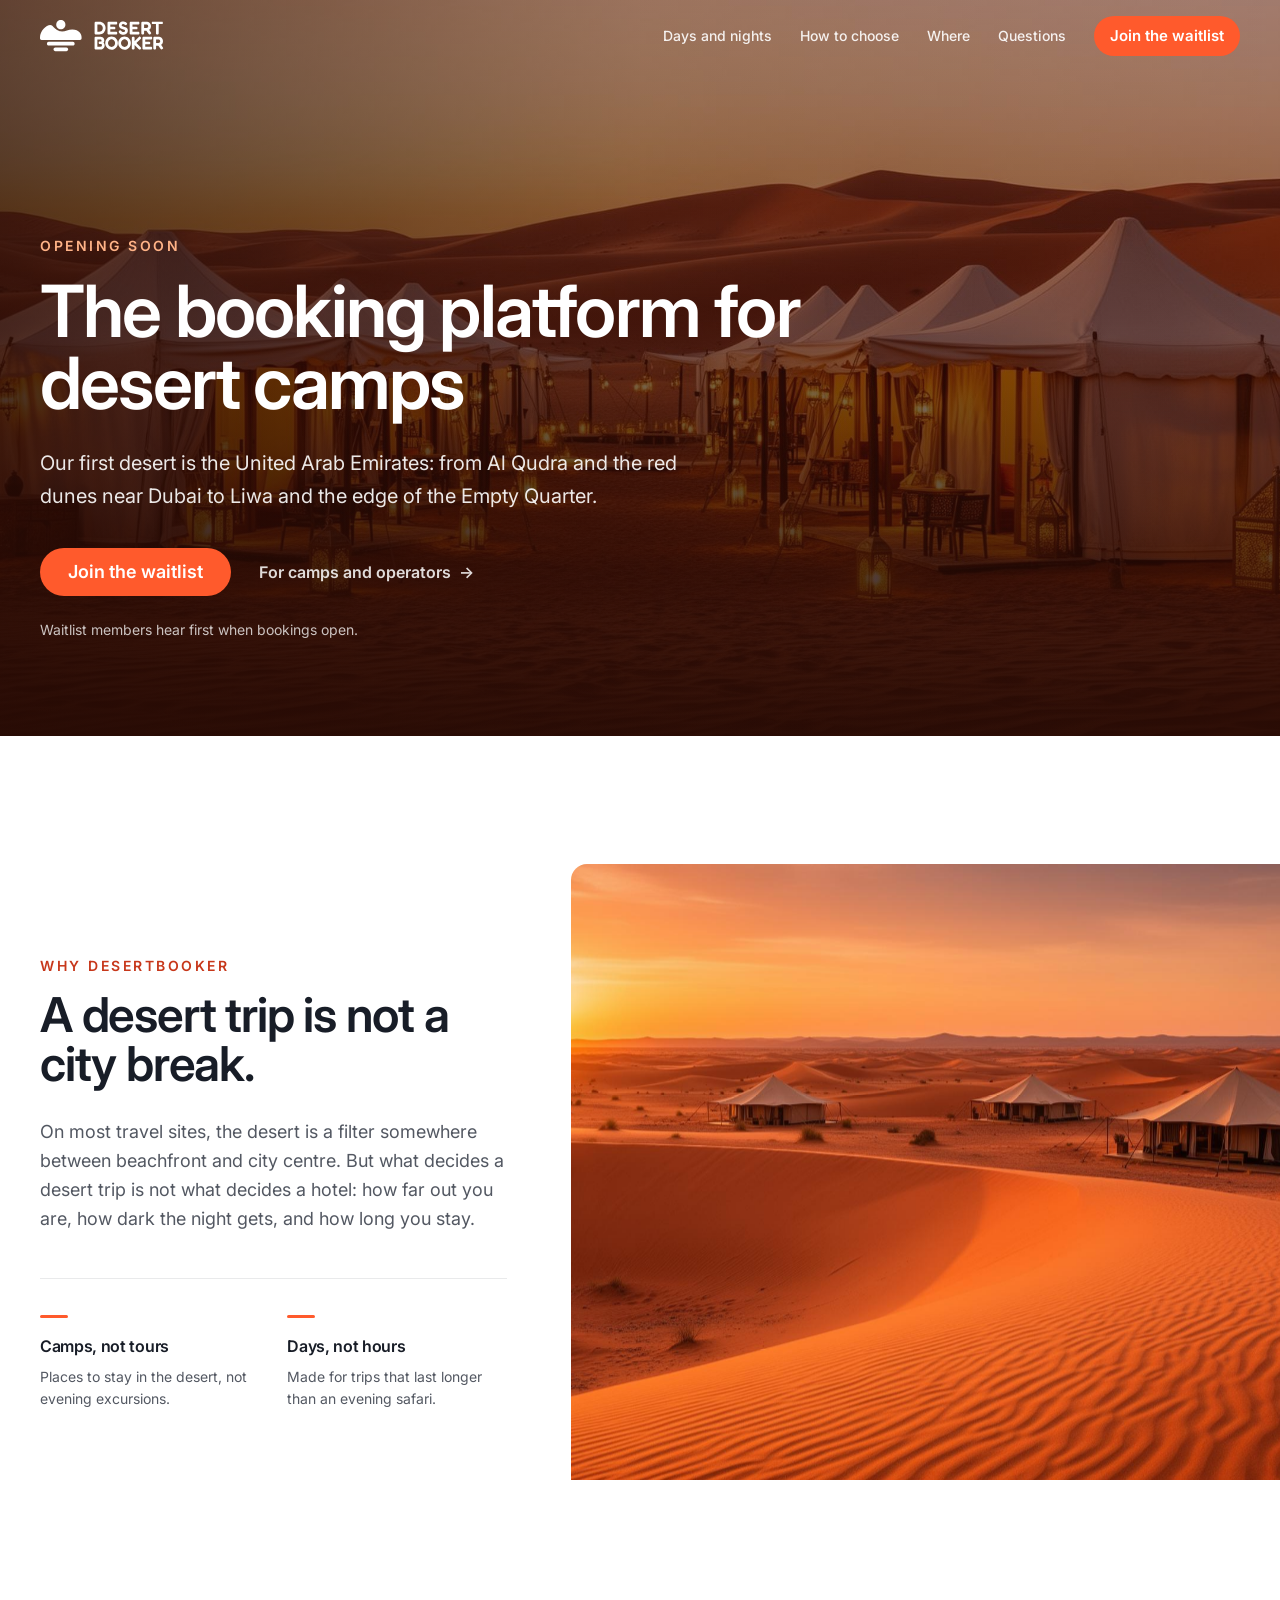
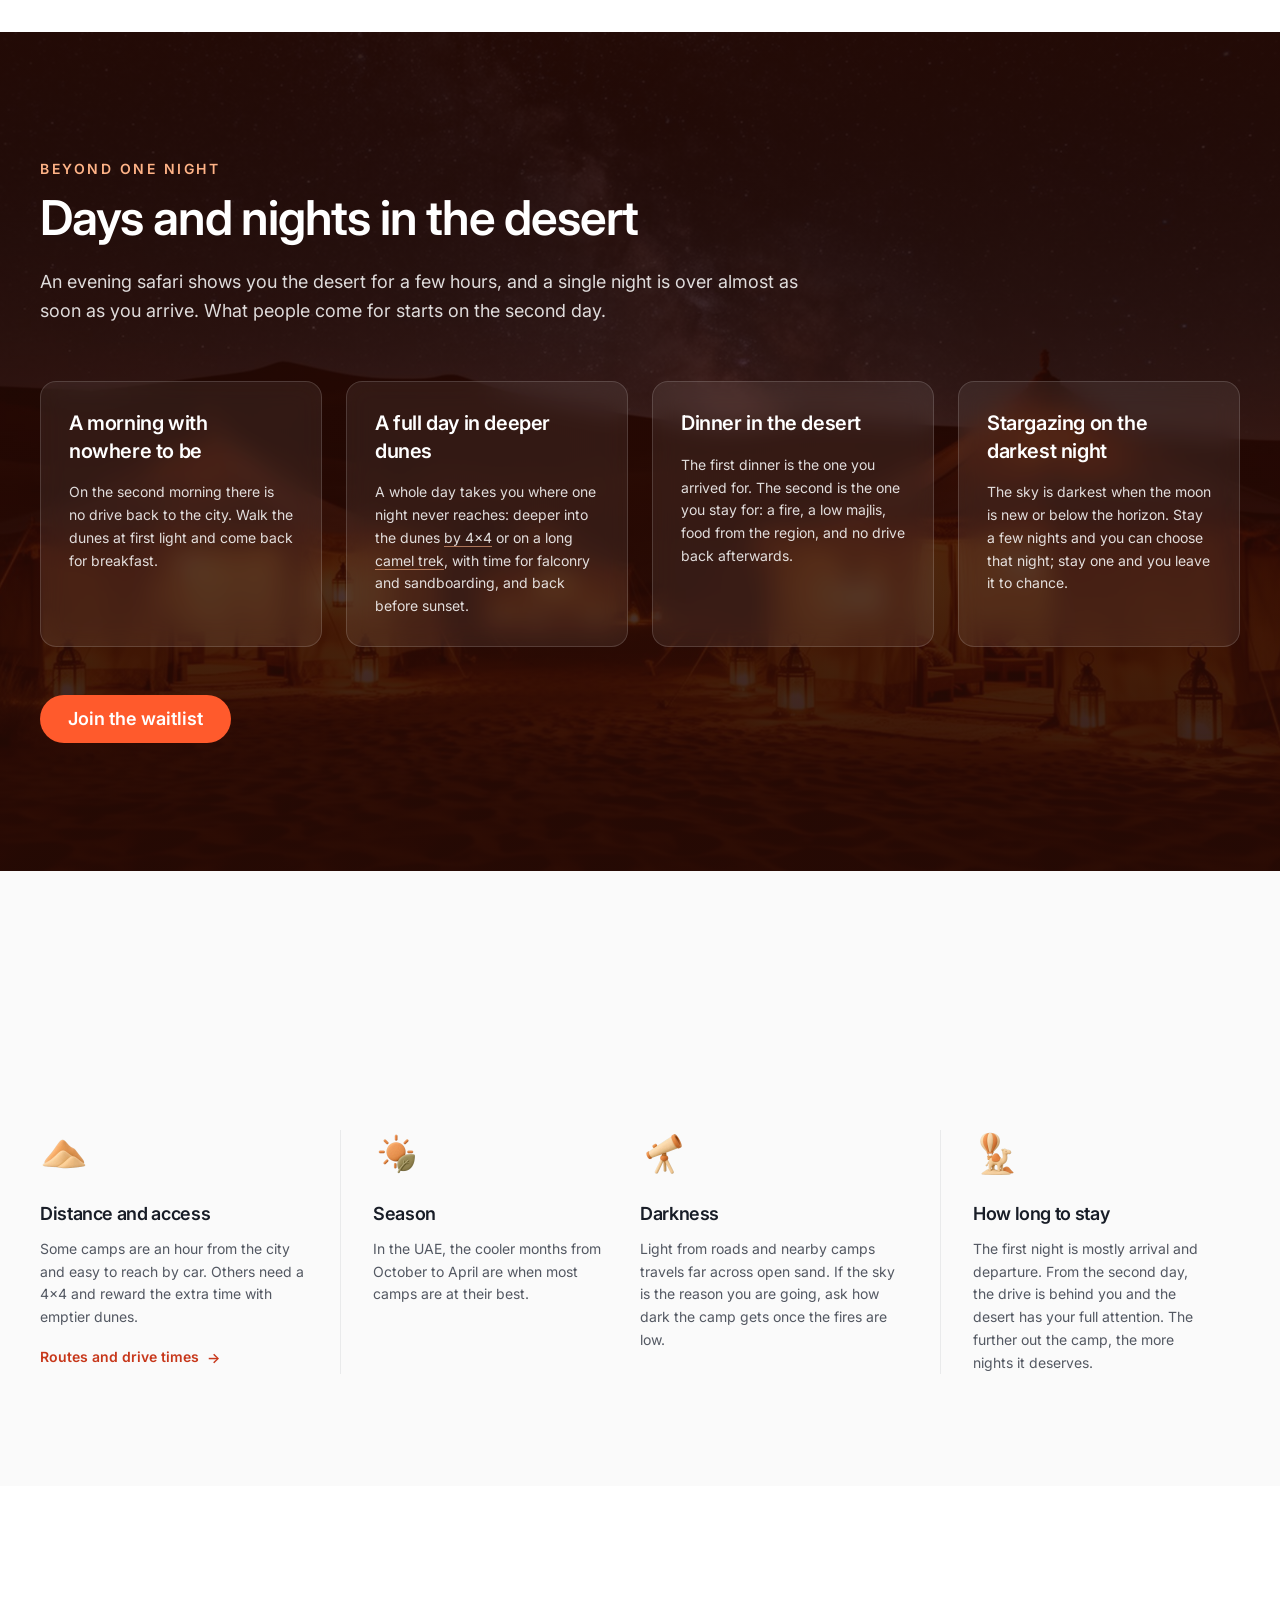
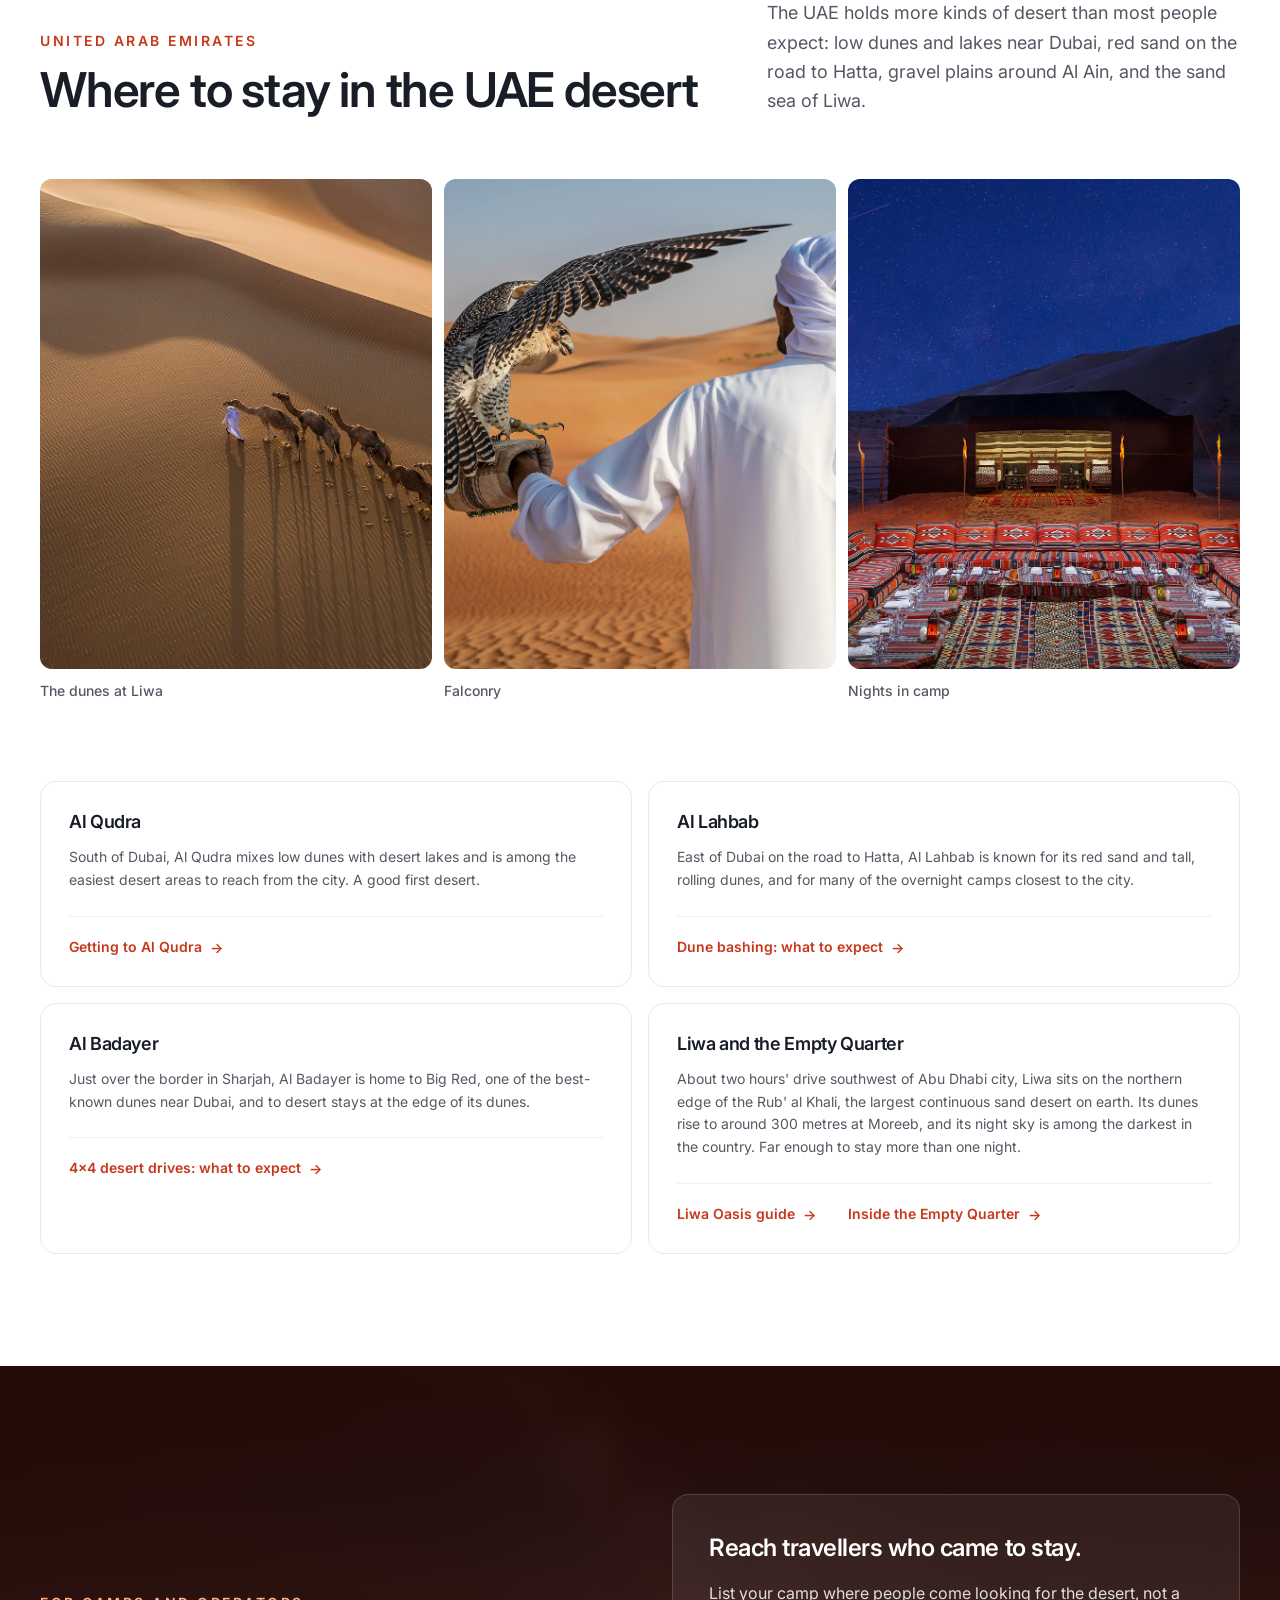
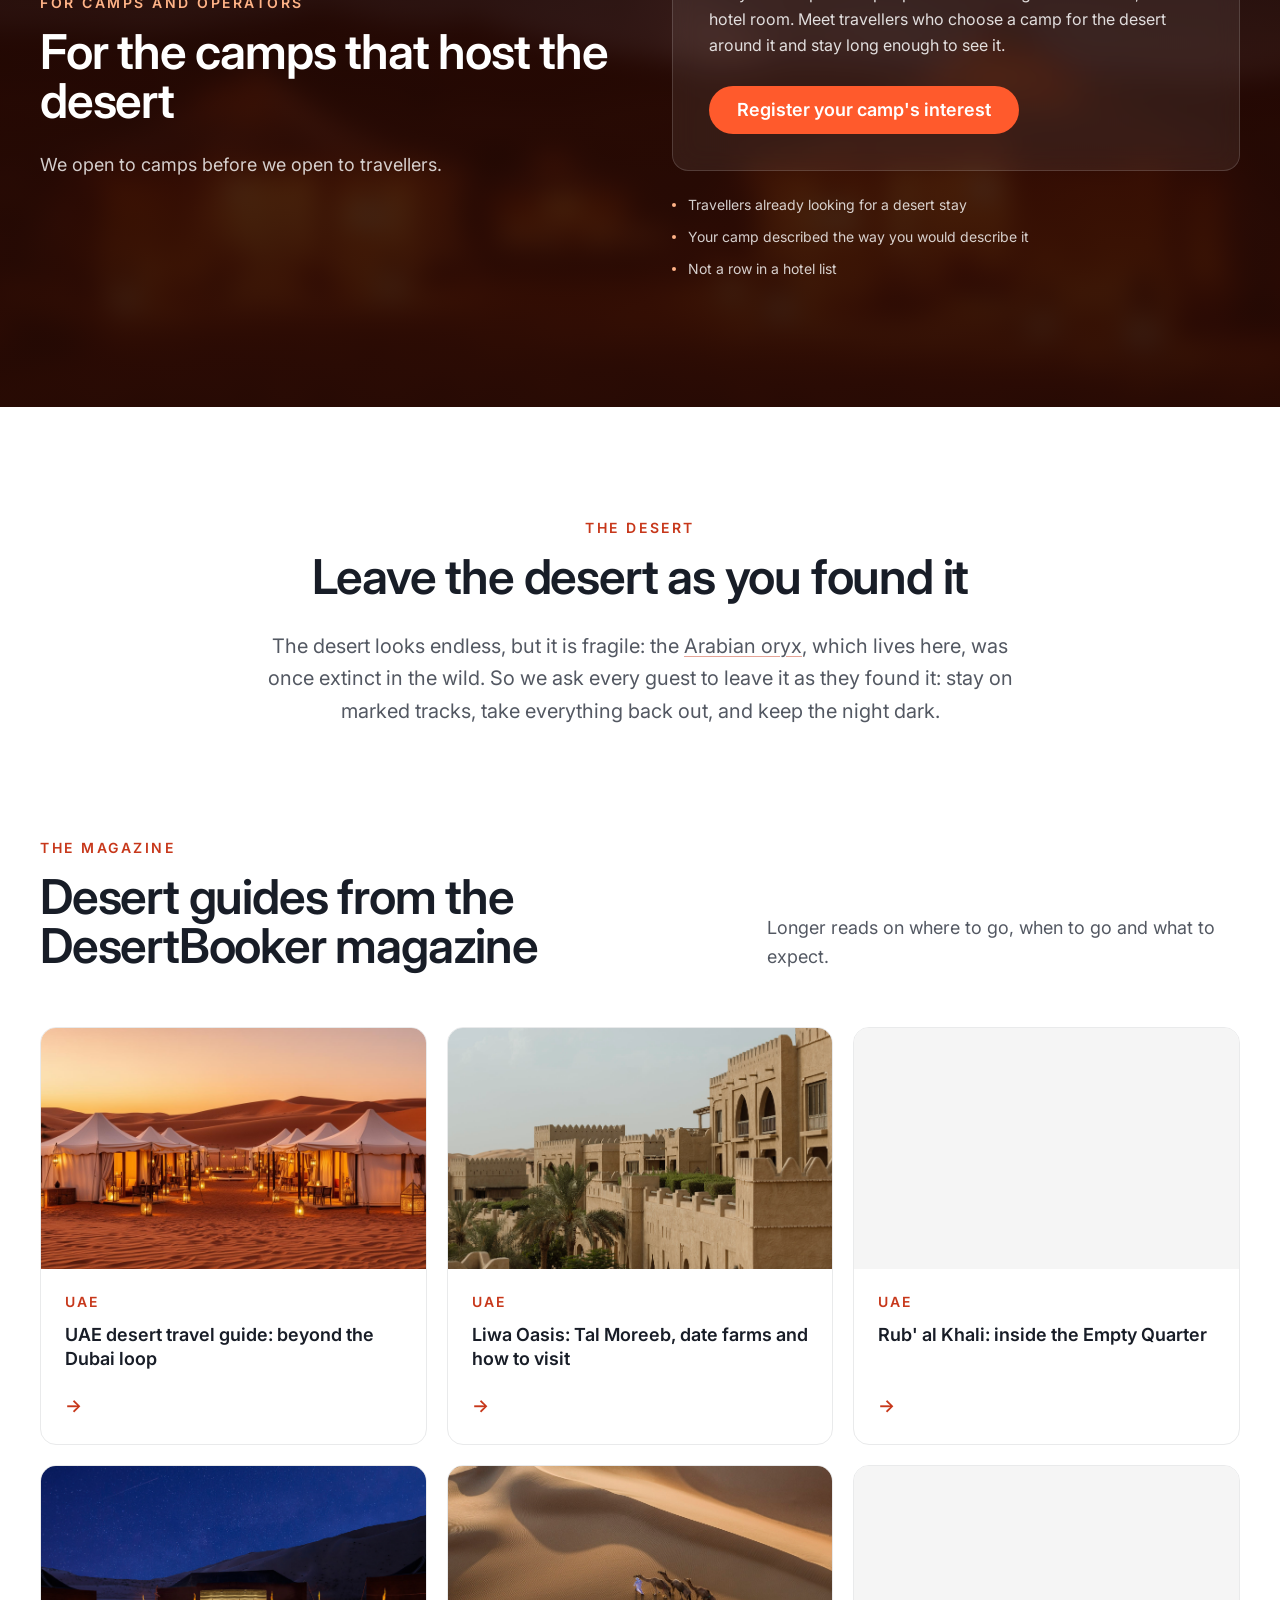
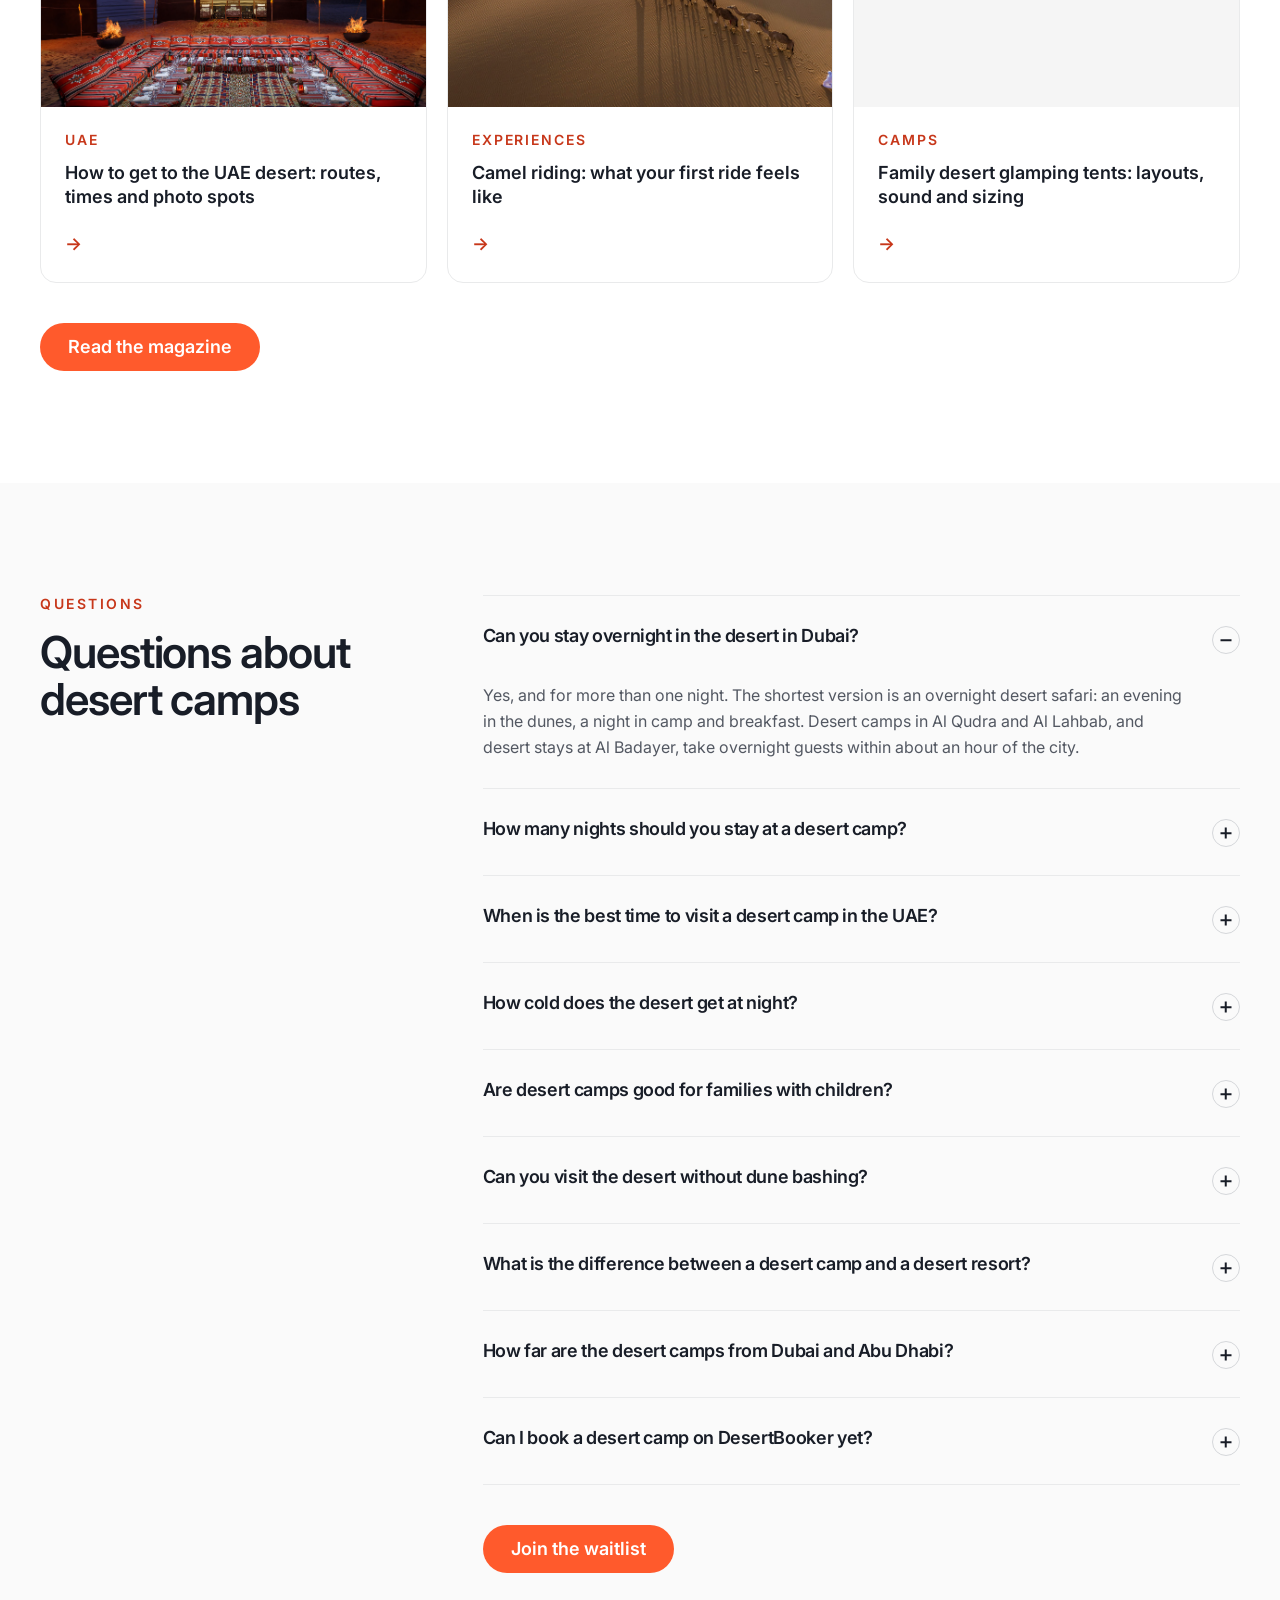
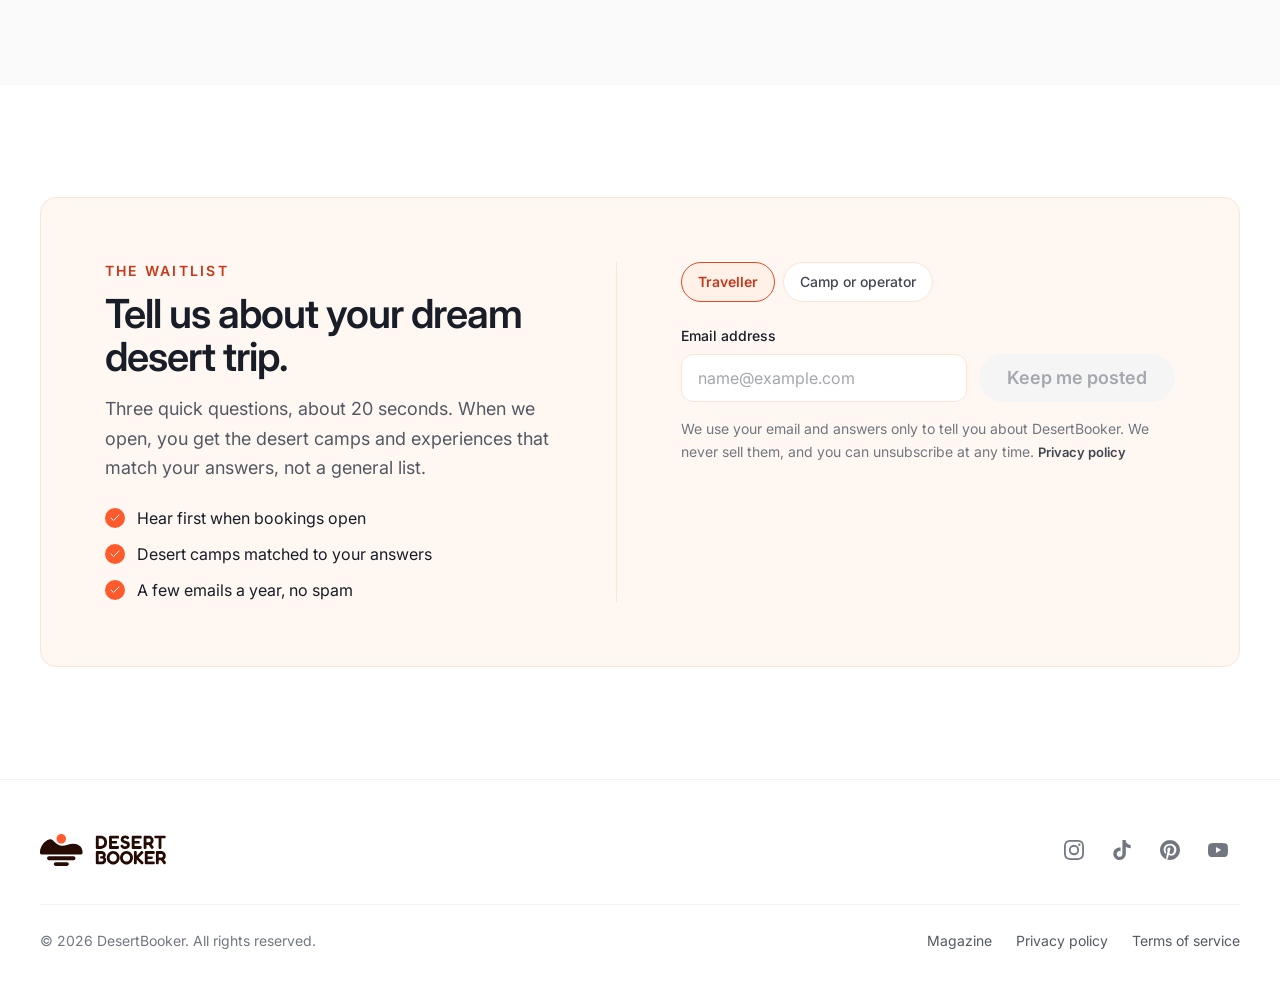
==== commit e5783e8a: "Publish About page preview (DesertBooker main @ 15fd850): one field, one action for the custom answe" ====
--- a/index.html
+++ b/index.html
@@ -12,8 +12,8 @@
       content="Desert camps in Dubai and across the UAE, from Al Qudra to Liwa and the Empty Quarter. Where to stay, when to go, and why one night is not enough."
     />
     <link rel="icon" href="./assets/favicon-jxfTdqj_.svg" type="image/svg+xml" />
-    <script type="module" crossorigin src="./assets/index-Dc-0S0rN.js"></script>
-    <link rel="stylesheet" crossorigin href="./assets/index-b4fY3nhB.css">
+    <script type="module" crossorigin src="./assets/index-CsJwJ0Ul.js"></script>
+    <link rel="stylesheet" crossorigin href="./assets/index-DOhHqhb7.css">
   </head>
   <body>
     <div id="root"></div>
--- a/assets/index-DOhHqhb7.css
+++ b/assets/index-DOhHqhb7.css
@@ -0,0 +1 @@
+@import"https://fonts.googleapis.com/css2?family=Inter:wght@300;400;500;600&display=swap";._reveal_4lxim_36{transition:opacity .7s cubic-bezier(.16,1,.3,1) var(--reveal-delay, 0ms),translate .7s cubic-bezier(.16,1,.3,1) var(--reveal-delay, 0ms)}._revealHero_4lxim_42{transition:opacity .9s cubic-bezier(.16,1,.3,1) var(--reveal-delay, 0ms),translate .9s cubic-bezier(.16,1,.3,1) var(--reveal-delay, 0ms)}@media (scripting: enabled){._reveal_4lxim_36,._revealHero_4lxim_42{opacity:0;translate:0 1.5rem}._reveal_4lxim_36[data-in=true],._revealHero_4lxim_42[data-in=true]{opacity:1;translate:0 0}}@keyframes _aboutDrift_4lxim_1{0%{scale:1.06;translate:0 0}to{scale:1.16;translate:0 -1.5%}}._kenburns_4lxim_74{scale:1.06;animation:_aboutDrift_4lxim_1 18s cubic-bezier(.25,.1,.25,1) forwards}._parallax_4lxim_80{translate:0 var(--about-parallax, 0px);will-change:translate}._mediaFrame_4lxim_86{overflow:hidden}._mediaFrame_4lxim_86 img{scale:1;transition:scale 1.1s cubic-bezier(.16,1,.3,1)}._nudgeIcon_4lxim_96{transition:translate .3s cubic-bezier(.16,1,.3,1),rotate .3s cubic-bezier(.16,1,.3,1)}._glass_4lxim_103{transition:background-color .35s cubic-bezier(.16,1,.3,1),border-color .35s cubic-bezier(.16,1,.3,1)}@media (hover: hover){._glass_4lxim_103:hover{background-color:#ffffff24;border-color:#ffffff47}._mediaHover_4lxim_115:hover ._mediaFrame_4lxim_86 img{scale:1.04}._nudge_4lxim_96:hover ._nudgeIcon_4lxim_96{translate:0 -.1875rem;rotate:-4deg}}._snapRow_4lxim_126{scroll-snap-type:x mandatory;scrollbar-width:none;-webkit-overflow-scrolling:touch;overscroll-behavior-x:contain}._snapRow_4lxim_126::-webkit-scrollbar{display:none}._snapRow_4lxim_126>*>*{scroll-snap-align:start}._bar_4lxim_142{transition:background-color .45s cubic-bezier(.16,1,.3,1),border-color .45s cubic-bezier(.16,1,.3,1),box-shadow .45s cubic-bezier(.16,1,.3,1)}._lockup_4lxim_149{transition:opacity .35s cubic-bezier(.16,1,.3,1)}@media (prefers-reduced-motion: reduce){._reveal_4lxim_36,._revealHero_4lxim_42{opacity:1;translate:0 0;transition:none}._kenburns_4lxim_74{animation:none;scale:1.06}._parallax_4lxim_80{translate:0 0;will-change:auto}._mediaFrame_4lxim_86 img,._nudgeIcon_4lxim_96,._glass_4lxim_103,._bar_4lxim_142,._lockup_4lxim_149{transition:none}._mediaHover_4lxim_115:hover ._mediaFrame_4lxim_86 img{scale:1}._nudge_4lxim_96:hover ._nudgeIcon_4lxim_96{translate:0 0;rotate:0deg}}._clamp4_4lxim_204{display:-webkit-box;-webkit-box-orient:vertical;-webkit-line-clamp:4;line-clamp:4;overflow:hidden}._progress_4lxim_213{transition:width .45s cubic-bezier(.16,1,.3,1)}@keyframes _aboutDoneMark_4lxim_1{0%{opacity:0;scale:.8}to{opacity:1;scale:1}}._doneMark_4lxim_229{animation:_aboutDoneMark_4lxim_1 .5s cubic-bezier(.16,1,.3,1) both}._readCard_4lxim_237{transition:border-color .3s cubic-bezier(.16,1,.3,1),box-shadow .3s cubic-bezier(.16,1,.3,1),translate .3s cubic-bezier(.16,1,.3,1)}._readCard_4lxim_237 img{scale:1;transition:scale .9s cubic-bezier(.16,1,.3,1)}._readArrow_4lxim_249{transition:translate .3s cubic-bezier(.16,1,.3,1)}@media (hover: hover){._readCard_4lxim_237:hover{translate:0 -.125rem}._readCard_4lxim_237:hover img{scale:1.05}._readCard_4lxim_237:hover ._readArrow_4lxim_249,._arrowLink_4lxim_267:hover ._readArrow_4lxim_249{translate:.1875rem 0}}._qMark_4lxim_273:before,._qMark_4lxim_273:after{content:"";position:absolute;left:50%;top:50%;width:.6875rem;height:.09375rem;background:currentColor;translate:-50% -50%}._qMark_4lxim_273:after{rotate:90deg;transition:opacity .25s cubic-bezier(.16,1,.3,1)}details[open]>summary ._qMark_4lxim_273:after{opacity:0}@media (prefers-reduced-motion: reduce){._progress_4lxim_213,._readCard_4lxim_237,._readCard_4lxim_237 img,._readArrow_4lxim_249,._qMark_4lxim_273:after{transition:none}._doneMark_4lxim_229{animation:none}._readCard_4lxim_237:hover{translate:0 0}._readCard_4lxim_237:hover img{scale:1}._readCard_4lxim_237:hover ._readArrow_4lxim_249,._arrowLink_4lxim_267:hover ._readArrow_4lxim_249{translate:0 0}}._barFill_4lxim_343:before{content:"";position:absolute;left:0;right:0;bottom:100%;height:6rem;background:inherit;pointer-events:none}*,:before,:after{--tw-border-spacing-x: 0;--tw-border-spacing-y: 0;--tw-translate-x: 0;--tw-translate-y: 0;--tw-rotate: 0;--tw-skew-x: 0;--tw-skew-y: 0;--tw-scale-x: 1;--tw-scale-y: 1;--tw-pan-x: ;--tw-pan-y: ;--tw-pinch-zoom: ;--tw-scroll-snap-strictness: proximity;--tw-gradient-from-position: ;--tw-gradient-via-position: ;--tw-gradient-to-position: ;--tw-ordinal: ;--tw-slashed-zero: ;--tw-numeric-figure: ;--tw-numeric-spacing: ;--tw-numeric-fraction: ;--tw-ring-inset: ;--tw-ring-offset-width: 0px;--tw-ring-offset-color: #fff;--tw-ring-color: rgb(59 130 246 / .5);--tw-ring-offset-shadow: 0 0 #0000;--tw-ring-shadow: 0 0 #0000;--tw-shadow: 0 0 #0000;--tw-shadow-colored: 0 0 #0000;--tw-blur: ;--tw-brightness: ;--tw-contrast: ;--tw-grayscale: ;--tw-hue-rotate: ;--tw-invert: ;--tw-saturate: ;--tw-sepia: ;--tw-drop-shadow: ;--tw-backdrop-blur: ;--tw-backdrop-brightness: ;--tw-backdrop-contrast: ;--tw-backdrop-grayscale: ;--tw-backdrop-hue-rotate: ;--tw-backdrop-invert: ;--tw-backdrop-opacity: ;--tw-backdrop-saturate: ;--tw-backdrop-sepia: ;--tw-contain-size: ;--tw-contain-layout: ;--tw-contain-paint: ;--tw-contain-style: }::backdrop{--tw-border-spacing-x: 0;--tw-border-spacing-y: 0;--tw-translate-x: 0;--tw-translate-y: 0;--tw-rotate: 0;--tw-skew-x: 0;--tw-skew-y: 0;--tw-scale-x: 1;--tw-scale-y: 1;--tw-pan-x: ;--tw-pan-y: ;--tw-pinch-zoom: ;--tw-scroll-snap-strictness: proximity;--tw-gradient-from-position: ;--tw-gradient-via-position: ;--tw-gradient-to-position: ;--tw-ordinal: ;--tw-slashed-zero: ;--tw-numeric-figure: ;--tw-numeric-spacing: ;--tw-numeric-fraction: ;--tw-ring-inset: ;--tw-ring-offset-width: 0px;--tw-ring-offset-color: #fff;--tw-ring-color: rgb(59 130 246 / .5);--tw-ring-offset-shadow: 0 0 #0000;--tw-ring-shadow: 0 0 #0000;--tw-shadow: 0 0 #0000;--tw-shadow-colored: 0 0 #0000;--tw-blur: ;--tw-brightness: ;--tw-contrast: ;--tw-grayscale: ;--tw-hue-rotate: ;--tw-invert: ;--tw-saturate: ;--tw-sepia: ;--tw-drop-shadow: ;--tw-backdrop-blur: ;--tw-backdrop-brightness: ;--tw-backdrop-contrast: ;--tw-backdrop-grayscale: ;--tw-backdrop-hue-rotate: ;--tw-backdrop-invert: ;--tw-backdrop-opacity: ;--tw-backdrop-saturate: ;--tw-backdrop-sepia: ;--tw-contain-size: ;--tw-contain-layout: ;--tw-contain-paint: ;--tw-contain-style: }*,:before,:after{box-sizing:border-box;border-width:0;border-style:solid;border-color:hsl(var(--gray-200))}:before,:after{--tw-content: ""}html,:host{line-height:1.5;-webkit-text-size-adjust:100%;-moz-tab-size:4;-o-tab-size:4;tab-size:4;font-family:Inter,system-ui,sans-serif;font-feature-settings:normal;font-variation-settings:normal;-webkit-tap-highlight-color:transparent}body{margin:0;line-height:inherit}hr{height:0;color:inherit;border-top-width:1px}abbr:where([title]){-webkit-text-decoration:underline dotted;text-decoration:underline dotted}h1,h2,h3,h4,h5,h6{font-size:inherit;font-weight:inherit}a{color:inherit;text-decoration:inherit}b,strong{font-weight:bolder}code,kbd,samp,pre{font-family:ui-monospace,SFMono-Regular,Menlo,Monaco,Consolas,Liberation Mono,Courier New,monospace;font-feature-settings:normal;font-variation-settings:normal;font-size:1em}small{font-size:80%}sub,sup{font-size:75%;line-height:0;position:relative;vertical-align:baseline}sub{bottom:-.25em}sup{top:-.5em}table{text-indent:0;border-color:inherit;border-collapse:collapse}button,input,optgroup,select,textarea{font-family:inherit;font-feature-settings:inherit;font-variation-settings:inherit;font-size:100%;font-weight:inherit;line-height:inherit;letter-spacing:inherit;color:inherit;margin:0;padding:0}button,select{text-transform:none}button,input:where([type=button]),input:where([type=reset]),input:where([type=submit]){-webkit-appearance:button;background-color:transparent;background-image:none}:-moz-focusring{outline:auto}:-moz-ui-invalid{box-shadow:none}progress{vertical-align:baseline}::-webkit-inner-spin-button,::-webkit-outer-spin-button{height:auto}[type=search]{-webkit-appearance:textfield;outline-offset:-2px}::-webkit-search-decoration{-webkit-appearance:none}::-webkit-file-upload-button{-webkit-appearance:button;font:inherit}summary{display:list-item}blockquote,dl,dd,h1,h2,h3,h4,h5,h6,hr,figure,p,pre{margin:0}fieldset{margin:0;padding:0}legend{padding:0}ol,ul,menu{list-style:none;margin:0;padding:0}dialog{padding:0}textarea{resize:vertical}input::-moz-placeholder,textarea::-moz-placeholder{opacity:1;color:hsl(var(--gray-400))}input::placeholder,textarea::placeholder{opacity:1;color:hsl(var(--gray-400))}button,[role=button]{cursor:pointer}:disabled{cursor:default}img,svg,video,canvas,audio,iframe,embed,object{display:block;vertical-align:middle}img,video{max-width:100%;height:auto}[hidden]:where(:not([hidden=until-found])){display:none}:root{--brand-25: 28 100% 97.5%;--brand-50: 23 100% 95.5%;--brand-100: 23 100% 91.2%;--brand-200: 21 100% 83.7%;--brand-300: 22 100% 76.5%;--brand-400: 20 100% 65.5%;--brand-500: 13 100% 58.6%;--brand-600: 12 75.4% 50.6%;--brand-700: 10 76.9% 44.1%;--brand-800: 10 79.2% 30.2%;--brand-900: 11 80.5% 16.1%;--brand-950: 11 81% 8.2%;--brand-primary: var(--brand-500);--brand-dark: var(--brand-600);--brand-warm: var(--brand-400);--brand-teal: var(--brand-800);--brand-mist: var(--brand-200);--white: 0 0% 100%;--gray-25: 0 0% 99.2%;--gray-50: 0 0% 98%;--gray-100: 0 0% 96.1%;--gray-200: 210 4.8% 91.8%;--gray-300: 216 6.3% 84.5%;--gray-400: 222 5.8% 66.3%;--gray-500: 220 6.2% 47.3%;--gray-600: 220 8.3% 35.5%;--gray-700: 221 11% 28.6%;--gray-800: 220 19.6% 18%;--gray-900: 220 23.8% 12.4%;--gray-950: 218 28.6% 5.5%;--off-white: var(--gray-50);--neutral-50: var(--gray-100);--neutral-100: var(--gray-200);--neutral-200: var(--gray-300);--neutral-400: var(--gray-500);--neutral-600: var(--gray-600);--neutral-800: var(--gray-800);--neutral-900: var(--gray-900);--success-50: 145 81% 96%;--success-500: 152 77.1% 39.4%;--success-700: 155 90.3% 24.3%;--warning-50: 45 100% 96.1%;--warning-500: 34 93.7% 50.2%;--warning-700: 22 91.5% 37.1%;--error-50: 4 86% 97.1%;--error-500: 4 86% 58%;--error-600: 4 74.3% 48.8%;--error-700: 4 76.5% 40%;--background: var(--white);--foreground: var(--gray-800);--card: var(--white);--card-foreground: var(--gray-800);--popover: var(--white);--popover-foreground: var(--gray-800);--primary: var(--brand-500);--primary-foreground: var(--white);--secondary: var(--gray-100);--secondary-foreground: var(--gray-800);--muted: var(--gray-100);--muted-foreground: var(--gray-500);--accent: var(--gray-100);--accent-foreground: var(--gray-900);--destructive: var(--error-600);--destructive-foreground: 0 0% 100%;--border: var(--gray-200);--input: var(--gray-300);--ring: var(--brand-500);--radius: .75rem;--sidebar-background: var(--gray-50);--sidebar-foreground: var(--gray-800);--sidebar-primary: var(--brand-500);--sidebar-primary-foreground: var(--white);--sidebar-accent: var(--gray-100);--sidebar-accent-foreground: var(--gray-800);--sidebar-border: var(--gray-200);--sidebar-ring: var(--brand-500)}.dark{color-scheme:light}*{border-color:hsl(var(--border))}html{-webkit-text-size-adjust:100%}body{background-color:hsl(var(--background));color:hsl(var(--foreground));font-family:Inter,-apple-system,BlinkMacSystemFont,Segoe UI,sans-serif;font-size:.875rem;font-weight:400;line-height:1.65;color:hsl(var(--neutral-800));-webkit-font-smoothing:antialiased;-moz-osx-font-smoothing:grayscale;text-rendering:optimizeLegibility}h1,h2,h3,h4,h5,h6{color:hsl(var(--neutral-900));font-weight:400;letter-spacing:-.02em;line-height:1.2}.\!container{width:100%!important;margin-right:auto!important;margin-left:auto!important;padding-right:1.5rem!important;padding-left:1.5rem!important}.container{width:100%;margin-right:auto;margin-left:auto;padding-right:1.5rem;padding-left:1.5rem}@media (min-width: 1280px){.\!container{max-width:1280px!important}.container{max-width:1280px}}.sr-only{position:absolute;width:1px;height:1px;padding:0;margin:-1px;overflow:hidden;clip:rect(0,0,0,0);white-space:nowrap;border-width:0}.pointer-events-none{pointer-events:none}.pointer-events-auto{pointer-events:auto}.\!visible{visibility:visible!important}.visible{visibility:visible}.invisible{visibility:hidden}.collapse{visibility:collapse}.static{position:static}.fixed{position:fixed}.absolute{position:absolute}.relative{position:relative}.sticky{position:sticky}.inset-0{top:0;right:0;bottom:0;left:0}.inset-x-0{left:0;right:0}.inset-x-4{left:1rem;right:1rem}.inset-x-6{left:1.5rem;right:1.5rem}.inset-x-8{left:2rem;right:2rem}.inset-y-0{top:0;bottom:0}.inset-y-2{top:.5rem;bottom:.5rem}.inset-y-4{top:1rem;bottom:1rem}.inset-y-6{top:1.5rem;bottom:1.5rem}.-bottom-12{bottom:-3rem}.-left-12{left:-3rem}.-left-3{left:-.75rem}.-left-\[9999px\]{left:-9999px}.-right-1\.5{right:-.375rem}.-right-12{right:-3rem}.-right-3{right:-.75rem}.-top-1\.5{top:-.375rem}.-top-12{top:-3rem}.bottom-0{bottom:0}.bottom-16{bottom:4rem}.bottom-2{bottom:.5rem}.bottom-2\.5{bottom:.625rem}.bottom-3{bottom:.75rem}.bottom-4{bottom:1rem}.bottom-6{bottom:1.5rem}.left-0{left:0}.left-1{left:.25rem}.left-1\/2{left:50%}.left-2{left:.5rem}.left-3{left:.75rem}.left-4{left:1rem}.left-6{left:1.5rem}.left-\[50\%\]{left:50%}.right-0{right:0}.right-1{right:.25rem}.right-12{right:3rem}.right-2{right:.5rem}.right-2\.5{right:.625rem}.right-3{right:.75rem}.right-4{right:1rem}.right-6{right:1.5rem}.top-0{top:0}.top-1\.5{top:.375rem}.top-1\/2{top:50%}.top-2{top:.5rem}.top-2\.5{top:.625rem}.top-24{top:6rem}.top-3{top:.75rem}.top-3\.5{top:.875rem}.top-4{top:1rem}.top-6{top:1.5rem}.top-\[1px\]{top:1px}.top-\[50\%\]{top:50%}.top-\[60\%\]{top:60%}.top-\[80px\]{top:80px}.top-\[calc\(theme\(spacing\.header\)_\+_theme\(spacing\.filterbar\)\)\]{top:calc(72px + 3.5rem)}.top-\[var\(--sheet-usable-top\)\]{top:var(--sheet-usable-top)}.top-full{top:100%}.top-header-m{top:56px}.isolate{isolation:isolate}.z-0{z-index:0}.z-10{z-index:10}.z-20{z-index:20}.z-30{z-index:30}.z-40{z-index:40}.z-50{z-index:50}.z-\[1000\]{z-index:1000}.z-\[100\]{z-index:100}.z-\[1\]{z-index:1}.z-\[35\]{z-index:35}.z-\[45\]{z-index:45}.z-\[500\]{z-index:500}.z-\[60\]{z-index:60}.z-\[70\]{z-index:70}.z-\[80\]{z-index:80}.order-1{order:1}.order-2{order:2}.order-3{order:3}.order-4{order:4}.order-5{order:5}.order-6{order:6}.order-7{order:7}.col-span-2{grid-column:span 2 / span 2}.row-span-2{grid-row:span 2 / span 2}.m-0{margin:0}.-mx-0{margin-left:-0px;margin-right:-0px}.-mx-1{margin-left:-.25rem;margin-right:-.25rem}.-mx-4{margin-left:-1rem;margin-right:-1rem}.-mx-5{margin-left:-1.25rem;margin-right:-1.25rem}.-mx-6{margin-left:-1.5rem;margin-right:-1.5rem}.-my-1{margin-top:-.25rem;margin-bottom:-.25rem}.mx-0\.5{margin-left:.125rem;margin-right:.125rem}.mx-1{margin-left:.25rem;margin-right:.25rem}.mx-1\.5{margin-left:.375rem;margin-right:.375rem}.mx-2{margin-left:.5rem;margin-right:.5rem}.mx-3{margin-left:.75rem;margin-right:.75rem}.mx-3\.5{margin-left:.875rem;margin-right:.875rem}.mx-4{margin-left:1rem;margin-right:1rem}.mx-auto{margin-left:auto;margin-right:auto}.my-0\.5{margin-top:.125rem;margin-bottom:.125rem}.my-1{margin-top:.25rem;margin-bottom:.25rem}.my-1\.5{margin-top:.375rem;margin-bottom:.375rem}.my-14{margin-top:3.5rem;margin-bottom:3.5rem}.my-2{margin-top:.5rem;margin-bottom:.5rem}.my-5{margin-top:1.25rem;margin-bottom:1.25rem}.my-auto{margin-top:auto;margin-bottom:auto}.-ml-1{margin-left:-.25rem}.-ml-2{margin-left:-.5rem}.-ml-4{margin-left:-1rem}.-mr-1{margin-right:-.25rem}.-mr-2{margin-right:-.5rem}.-mt-1{margin-top:-.25rem}.-mt-4{margin-top:-1rem}.-mt-6{margin-top:-1.5rem}.-mt-header-m{margin-top:-56px}.mb-0\.5{margin-bottom:.125rem}.mb-1{margin-bottom:.25rem}.mb-1\.5{margin-bottom:.375rem}.mb-10{margin-bottom:2.5rem}.mb-16{margin-bottom:4rem}.mb-2{margin-bottom:.5rem}.mb-2\.5{margin-bottom:.625rem}.mb-3{margin-bottom:.75rem}.mb-3\.5{margin-bottom:.875rem}.mb-4{margin-bottom:1rem}.mb-5{margin-bottom:1.25rem}.mb-6{margin-bottom:1.5rem}.mb-7{margin-bottom:1.75rem}.mb-8{margin-bottom:2rem}.ml-0\.5{margin-left:.125rem}.ml-1{margin-left:.25rem}.ml-1\.5{margin-left:.375rem}.ml-auto{margin-left:auto}.mr-1{margin-right:.25rem}.mr-1\.5{margin-right:.375rem}.mr-2{margin-right:.5rem}.mt-0{margin-top:0}.mt-0\.5{margin-top:.125rem}.mt-1{margin-top:.25rem}.mt-1\.5{margin-top:.375rem}.mt-10{margin-top:2.5rem}.mt-11{margin-top:2.75rem}.mt-12{margin-top:3rem}.mt-14{margin-top:3.5rem}.mt-16{margin-top:4rem}.mt-2{margin-top:.5rem}.mt-2\.5{margin-top:.625rem}.mt-20{margin-top:5rem}.mt-24{margin-top:6rem}.mt-3{margin-top:.75rem}.mt-3\.5{margin-top:.875rem}.mt-4{margin-top:1rem}.mt-5{margin-top:1.25rem}.mt-6{margin-top:1.5rem}.mt-7{margin-top:1.75rem}.mt-8{margin-top:2rem}.mt-9{margin-top:2.25rem}.mt-\[6px\]{margin-top:6px}.mt-auto{margin-top:auto}.mt-px{margin-top:1px}.line-clamp-1{overflow:hidden;display:-webkit-box;-webkit-box-orient:vertical;-webkit-line-clamp:1}.line-clamp-2{overflow:hidden;display:-webkit-box;-webkit-box-orient:vertical;-webkit-line-clamp:2}.block{display:block}.inline-block{display:inline-block}.inline{display:inline}.flex{display:flex}.inline-flex{display:inline-flex}.table{display:table}.grid{display:grid}.inline-grid{display:inline-grid}.contents{display:contents}.hidden{display:none}.aspect-\[16\/10\]{aspect-ratio:16/10}.aspect-\[16\/9\]{aspect-ratio:16/9}.aspect-\[3\/2\]{aspect-ratio:3/2}.aspect-\[4\/3\]{aspect-ratio:4/3}.aspect-\[4\/5\]{aspect-ratio:4/5}.aspect-\[5\/3\]{aspect-ratio:5/3}.aspect-square{aspect-ratio:1 / 1}.aspect-video{aspect-ratio:16 / 9}.size-4{width:1rem;height:1rem}.h-0{height:0px}.h-1{height:.25rem}.h-1\.5{height:.375rem}.h-1\/2{height:50%}.h-10{height:2.5rem}.h-11{height:2.75rem}.h-12{height:3rem}.h-14{height:3.5rem}.h-16{height:4rem}.h-2{height:.5rem}.h-2\.5{height:.625rem}.h-2\/3{height:66.666667%}.h-20{height:5rem}.h-3{height:.75rem}.h-3\.5{height:.875rem}.h-4{height:1rem}.h-44{height:11rem}.h-5{height:1.25rem}.h-52{height:13rem}.h-56{height:14rem}.h-6{height:1.5rem}.h-7{height:1.75rem}.h-8{height:2rem}.h-9{height:2.25rem}.h-\[\.75rem\]{height:.75rem}.h-\[\.8125rem\]{height:.8125rem}.h-\[\.875rem\]{height:.875rem}.h-\[\.9375rem\]{height:.9375rem}.h-\[0\.1875rem\]{height:.1875rem}.h-\[1\.25em\]{height:1.25em}.h-\[1\.375rem\]{height:1.375rem}.h-\[1\.5em\]{height:1.5em}.h-\[100dvh\]{height:100dvh}.h-\[16\.25rem\]{height:16.25rem}.h-\[16rem\]{height:16rem}.h-\[1em\]{height:1em}.h-\[1px\]{height:1px}.h-\[2\.25em\]{height:2.25em}.h-\[2\.75em\]{height:2.75em}.h-\[2\.75rem\]{height:2.75rem}.h-\[220px\]{height:220px}.h-\[240px\]{height:240px}.h-\[26\.25rem\]{height:26.25rem}.h-\[260px\]{height:260px}.h-\[26rem\]{height:26rem}.h-\[280px\]{height:280px}.h-\[3\.5em\]{height:3.5em}.h-\[30rem\]{height:30rem}.h-\[36rem\]{height:36rem}.h-\[50vh\]{height:50vh}.h-\[58px\]{height:58px}.h-\[64px\]{height:64px}.h-\[calc\(100dvh_-_theme\(spacing\.header\)_-_theme\(spacing\.filterbar\)\)\]{height:calc(100dvh - 72px - 3.5rem)}.h-\[calc\(100dvh_-_theme\(spacing\.header-m\)_-_theme\(spacing\.filterbar-m\)\)\]{height:calc(100dvh - 56px - 3rem)}.h-\[calc\(100vh-96px\)\]{height:calc(100vh - 96px)}.h-\[var\(--radix-navigation-menu-viewport-height\)\]{height:var(--radix-navigation-menu-viewport-height)}.h-\[var\(--radix-select-trigger-height\)\]{height:var(--radix-select-trigger-height)}.h-\[var\(--sheet-usable-h\)\]{height:var(--sheet-usable-h)}.h-auto{height:auto}.h-filterbar-m{height:3rem}.h-full{height:100%}.h-header{height:72px}.h-header-m{height:56px}.h-px{height:1px}.h-svh{height:100svh}.h-taskbar-m{height:3.5rem}.max-h-0{max-height:0px}.max-h-96{max-height:24rem}.max-h-\[100dvh\]{max-height:100dvh}.max-h-\[21rem\]{max-height:21rem}.max-h-\[22\.5rem\]{max-height:22.5rem}.max-h-\[22rem\]{max-height:22rem}.max-h-\[300px\]{max-height:300px}.max-h-\[32rem\]{max-height:32rem}.max-h-\[36px\]{max-height:36px}.max-h-\[75vh\]{max-height:75vh}.max-h-\[80dvh\]{max-height:80dvh}.max-h-\[80vh\]{max-height:80vh}.max-h-\[85dvh\]{max-height:85dvh}.max-h-\[85vh\]{max-height:85vh}.max-h-\[88dvh\]{max-height:88dvh}.max-h-\[88vh\]{max-height:88vh}.max-h-\[92vh\]{max-height:92vh}.max-h-filterbar-m{max-height:3rem}.max-h-full{max-height:100%}.max-h-screen{max-height:100vh}.min-h-0{min-height:0px}.min-h-10{min-height:2.5rem}.min-h-11{min-height:2.75rem}.min-h-\[100dvh\]{min-height:100dvh}.min-h-\[100svh\]{min-height:100svh}.min-h-\[2\.25rem\]{min-height:2.25rem}.min-h-\[2\.75rem\]{min-height:2.75rem}.min-h-\[26rem\]{min-height:26rem}.min-h-\[3rem\]{min-height:3rem}.min-h-\[46rem\]{min-height:46rem}.min-h-\[80px\]{min-height:80px}.min-h-full{min-height:100%}.min-h-screen{min-height:100vh}.min-h-svh{min-height:100svh}.w-0{width:0px}.w-1{width:.25rem}.w-1\.5{width:.375rem}.w-10{width:2.5rem}.w-11{width:2.75rem}.w-12{width:3rem}.w-14{width:3.5rem}.w-16{width:4rem}.w-2{width:.5rem}.w-2\.5{width:.625rem}.w-20{width:5rem}.w-3{width:.75rem}.w-3\.5{width:.875rem}.w-3\/4{width:75%}.w-4{width:1rem}.w-44{width:11rem}.w-5{width:1.25rem}.w-6{width:1.5rem}.w-60{width:15rem}.w-64{width:16rem}.w-7{width:1.75rem}.w-72{width:18rem}.w-8{width:2rem}.w-9{width:2.25rem}.w-\[--sidebar-width\]{width:var(--sidebar-width)}.w-\[\.75rem\]{width:.75rem}.w-\[\.8125rem\]{width:.8125rem}.w-\[\.875rem\]{width:.875rem}.w-\[\.9375rem\]{width:.9375rem}.w-\[1\.25em\]{width:1.25em}.w-\[1\.5em\]{width:1.5em}.w-\[108px\]{width:108px}.w-\[13\.5rem\]{width:13.5rem}.w-\[13rem\]{width:13rem}.w-\[15\.5rem\]{width:15.5rem}.w-\[15rem\]{width:15rem}.w-\[16\.5rem\]{width:16.5rem}.w-\[16rem\]{width:16rem}.w-\[18\.5rem\]{width:18.5rem}.w-\[1em\]{width:1em}.w-\[1px\]{width:1px}.w-\[2\.25em\]{width:2.25em}.w-\[220px\]{width:220px}.w-\[22rem\]{width:22rem}.w-\[3\.25rem\]{width:3.25rem}.w-\[38\%\]{width:38%}.w-\[42\%\]{width:42%}.w-\[6\.25rem\]{width:6.25rem}.w-\[70\%\]{width:70%}.w-\[78\%\]{width:78%}.w-\[78vw\]{width:78vw}.w-\[82vw\]{width:82vw}.w-auto{width:auto}.w-fit{width:-moz-fit-content;width:fit-content}.w-full{width:100%}.w-max{width:-moz-max-content;width:max-content}.w-px{width:1px}.w-screen{width:100vw}.min-w-0{min-width:0px}.min-w-5{min-width:1.25rem}.min-w-\[12\.5rem\]{min-width:12.5rem}.min-w-\[12rem\]{min-width:12rem}.min-w-\[13rem\]{min-width:13rem}.min-w-\[16\.25rem\]{min-width:16.25rem}.min-w-\[16px\]{min-width:16px}.min-w-\[200px\]{min-width:200px}.min-w-\[240px\]{min-width:240px}.min-w-\[8rem\]{min-width:8rem}.min-w-\[9rem\]{min-width:9rem}.min-w-\[var\(--radix-select-trigger-width\)\]{min-width:var(--radix-select-trigger-width)}.min-w-max{min-width:-moz-max-content;min-width:max-content}.max-w-2xl{max-width:42rem}.max-w-3xl{max-width:48rem}.max-w-5xl{max-width:64rem}.max-w-6xl{max-width:72rem}.max-w-\[--skeleton-width\]{max-width:var(--skeleton-width)}.max-w-\[13\.75rem\]{max-width:13.75rem}.max-w-\[15rem\]{max-width:15rem}.max-w-\[20rem\]{max-width:20rem}.max-w-\[21rem\]{max-width:21rem}.max-w-\[22\.5rem\]{max-width:22.5rem}.max-w-\[24rem\]{max-width:24rem}.max-w-\[26rem\]{max-width:26rem}.max-w-\[27\.5em\]{max-width:27.5em}.max-w-\[27\.5rem\]{max-width:27.5rem}.max-w-\[28\.75rem\]{max-width:28.75rem}.max-w-\[28rem\]{max-width:28rem}.max-w-\[30rem\]{max-width:30rem}.max-w-\[320px\]{max-width:320px}.max-w-\[32rem\]{max-width:32rem}.max-w-\[34rem\]{max-width:34rem}.max-w-\[36rem\]{max-width:36rem}.max-w-\[37\.5rem\]{max-width:37.5rem}.max-w-\[40rem\]{max-width:40rem}.max-w-\[42\.5rem\]{max-width:42.5rem}.max-w-\[42rem\]{max-width:42rem}.max-w-\[440px\]{max-width:440px}.max-w-\[45rem\]{max-width:45rem}.max-w-\[46rem\]{max-width:46rem}.max-w-\[48rem\]{max-width:48rem}.max-w-\[520px\]{max-width:520px}.max-w-\[55rem\]{max-width:55rem}.max-w-\[560px\]{max-width:560px}.max-w-\[61\.25rem\]{max-width:61.25rem}.max-w-\[680px\]{max-width:680px}.max-w-\[70ch\]{max-width:70ch}.max-w-\[760px\]{max-width:760px}.max-w-\[80rem\]{max-width:80rem}.max-w-\[85\%\]{max-width:85%}.max-w-\[90vw\]{max-width:90vw}.max-w-\[calc\(100\%-2rem\)\]{max-width:calc(100% - 2rem)}.max-w-full{max-width:100%}.max-w-lg{max-width:32rem}.max-w-max{max-width:-moz-max-content;max-width:max-content}.max-w-md{max-width:28rem}.max-w-none{max-width:none}.max-w-sm{max-width:24rem}.max-w-xl{max-width:36rem}.max-w-xs{max-width:20rem}.flex-1{flex:1 1 0%}.flex-\[0_0_100\%\]{flex:0 0 100%}.flex-auto{flex:1 1 auto}.flex-none{flex:none}.flex-shrink-0{flex-shrink:0}.shrink{flex-shrink:1}.shrink-0{flex-shrink:0}.grow{flex-grow:1}.grow-0{flex-grow:0}.basis-full{flex-basis:100%}.caption-bottom{caption-side:bottom}.border-collapse{border-collapse:collapse}.-translate-x-1\/2{--tw-translate-x: -50%;transform:translate(var(--tw-translate-x),var(--tw-translate-y)) rotate(var(--tw-rotate)) skew(var(--tw-skew-x)) skewY(var(--tw-skew-y)) scaleX(var(--tw-scale-x)) scaleY(var(--tw-scale-y))}.-translate-x-px{--tw-translate-x: -1px;transform:translate(var(--tw-translate-x),var(--tw-translate-y)) rotate(var(--tw-rotate)) skew(var(--tw-skew-x)) skewY(var(--tw-skew-y)) scaleX(var(--tw-scale-x)) scaleY(var(--tw-scale-y))}.-translate-y-1\/2{--tw-translate-y: -50%;transform:translate(var(--tw-translate-x),var(--tw-translate-y)) rotate(var(--tw-rotate)) skew(var(--tw-skew-x)) skewY(var(--tw-skew-y)) scaleX(var(--tw-scale-x)) scaleY(var(--tw-scale-y))}.translate-x-\[-50\%\]{--tw-translate-x: -50%;transform:translate(var(--tw-translate-x),var(--tw-translate-y)) rotate(var(--tw-rotate)) skew(var(--tw-skew-x)) skewY(var(--tw-skew-y)) scaleX(var(--tw-scale-x)) scaleY(var(--tw-scale-y))}.translate-x-px{--tw-translate-x: 1px;transform:translate(var(--tw-translate-x),var(--tw-translate-y)) rotate(var(--tw-rotate)) skew(var(--tw-skew-x)) skewY(var(--tw-skew-y)) scaleX(var(--tw-scale-x)) scaleY(var(--tw-scale-y))}.translate-y-\[-50\%\]{--tw-translate-y: -50%;transform:translate(var(--tw-translate-x),var(--tw-translate-y)) rotate(var(--tw-rotate)) skew(var(--tw-skew-x)) skewY(var(--tw-skew-y)) scaleX(var(--tw-scale-x)) scaleY(var(--tw-scale-y))}.-rotate-90{--tw-rotate: -90deg;transform:translate(var(--tw-translate-x),var(--tw-translate-y)) rotate(var(--tw-rotate)) skew(var(--tw-skew-x)) skewY(var(--tw-skew-y)) scaleX(var(--tw-scale-x)) scaleY(var(--tw-scale-y))}.rotate-180{--tw-rotate: 180deg;transform:translate(var(--tw-translate-x),var(--tw-translate-y)) rotate(var(--tw-rotate)) skew(var(--tw-skew-x)) skewY(var(--tw-skew-y)) scaleX(var(--tw-scale-x)) scaleY(var(--tw-scale-y))}.rotate-45{--tw-rotate: 45deg;transform:translate(var(--tw-translate-x),var(--tw-translate-y)) rotate(var(--tw-rotate)) skew(var(--tw-skew-x)) skewY(var(--tw-skew-y)) scaleX(var(--tw-scale-x)) scaleY(var(--tw-scale-y))}.rotate-90{--tw-rotate: 90deg;transform:translate(var(--tw-translate-x),var(--tw-translate-y)) rotate(var(--tw-rotate)) skew(var(--tw-skew-x)) skewY(var(--tw-skew-y)) scaleX(var(--tw-scale-x)) scaleY(var(--tw-scale-y))}.scale-105{--tw-scale-x: 1.05;--tw-scale-y: 1.05;transform:translate(var(--tw-translate-x),var(--tw-translate-y)) rotate(var(--tw-rotate)) skew(var(--tw-skew-x)) skewY(var(--tw-skew-y)) scaleX(var(--tw-scale-x)) scaleY(var(--tw-scale-y))}.transform{transform:translate(var(--tw-translate-x),var(--tw-translate-y)) rotate(var(--tw-rotate)) skew(var(--tw-skew-x)) skewY(var(--tw-skew-y)) scaleX(var(--tw-scale-x)) scaleY(var(--tw-scale-y))}@keyframes pulse{50%{opacity:.5}}.animate-pulse{animation:pulse 2s cubic-bezier(.4,0,.6,1) infinite}@keyframes spin{to{transform:rotate(360deg)}}.animate-spin{animation:spin 1s linear infinite}.cursor-default{cursor:default}.cursor-grab{cursor:grab}.cursor-pointer{cursor:pointer}.cursor-text{cursor:text}.touch-none{touch-action:none}.select-none{-webkit-user-select:none;-moz-user-select:none;user-select:none}.resize-none{resize:none}.resize-y{resize:vertical}.resize{resize:both}.snap-x{scroll-snap-type:x var(--tw-scroll-snap-strictness)}.snap-mandatory{--tw-scroll-snap-strictness: mandatory}.snap-start{scroll-snap-align:start}.snap-center{scroll-snap-align:center}.scroll-mt-24{scroll-margin-top:6rem}.scroll-mt-32{scroll-margin-top:8rem}.scroll-mt-header{scroll-margin-top:72px}.scroll-mt-header-m{scroll-margin-top:56px}.scroll-pl-4{scroll-padding-left:1rem}.scroll-pl-5{scroll-padding-left:1.25rem}.list-disc{list-style-type:disc}.list-none{list-style-type:none}.appearance-none{-webkit-appearance:none;-moz-appearance:none;appearance:none}.grid-cols-1{grid-template-columns:repeat(1,minmax(0,1fr))}.grid-cols-2{grid-template-columns:repeat(2,minmax(0,1fr))}.grid-cols-3{grid-template-columns:repeat(3,minmax(0,1fr))}.grid-cols-4{grid-template-columns:repeat(4,minmax(0,1fr))}.grid-cols-6{grid-template-columns:repeat(6,minmax(0,1fr))}.grid-cols-7{grid-template-columns:repeat(7,minmax(0,1fr))}.grid-cols-\[110px_1fr\]{grid-template-columns:110px 1fr}.grid-rows-1{grid-template-rows:repeat(1,minmax(0,1fr))}.grid-rows-2{grid-template-rows:repeat(2,minmax(0,1fr))}.grid-rows-\[auto_minmax\(0\,1fr\)_auto\]{grid-template-rows:auto minmax(0,1fr) auto}.flex-row{flex-direction:row}.flex-col{flex-direction:column}.flex-col-reverse{flex-direction:column-reverse}.flex-wrap{flex-wrap:wrap}.flex-nowrap{flex-wrap:nowrap}.place-items-center{place-items:center}.content-start{align-content:flex-start}.items-start{align-items:flex-start}.items-end{align-items:flex-end}.items-center{align-items:center}.items-baseline{align-items:baseline}.items-stretch{align-items:stretch}.justify-start{justify-content:flex-start}.justify-end{justify-content:flex-end}.justify-center{justify-content:center}.justify-between{justify-content:space-between}.gap-0{gap:0px}.gap-0\.5{gap:.125rem}.gap-1{gap:.25rem}.gap-1\.5{gap:.375rem}.gap-10{gap:2.5rem}.gap-12{gap:3rem}.gap-14{gap:3.5rem}.gap-16{gap:4rem}.gap-2{gap:.5rem}.gap-2\.5{gap:.625rem}.gap-3{gap:.75rem}.gap-3\.5{gap:.875rem}.gap-4{gap:1rem}.gap-5{gap:1.25rem}.gap-6{gap:1.5rem}.gap-7{gap:1.75rem}.gap-8{gap:2rem}.gap-\[\.125em\]{gap:.125em}.gap-\[\.1875rem\]{gap:.1875rem}.gap-\[\.25em\]{gap:.25em}.gap-\[\.375em\]{gap:.375em}.gap-\[1em\]{gap:1em}.gap-x-10{-moz-column-gap:2.5rem;column-gap:2.5rem}.gap-x-2{-moz-column-gap:.5rem;column-gap:.5rem}.gap-x-2\.5{-moz-column-gap:.625rem;column-gap:.625rem}.gap-x-3{-moz-column-gap:.75rem;column-gap:.75rem}.gap-x-3\.5{-moz-column-gap:.875rem;column-gap:.875rem}.gap-x-4{-moz-column-gap:1rem;column-gap:1rem}.gap-x-5{-moz-column-gap:1.25rem;column-gap:1.25rem}.gap-x-6{-moz-column-gap:1.5rem;column-gap:1.5rem}.gap-x-7{-moz-column-gap:1.75rem;column-gap:1.75rem}.gap-x-8{-moz-column-gap:2rem;column-gap:2rem}.gap-y-0\.5{row-gap:.125rem}.gap-y-1{row-gap:.25rem}.gap-y-1\.5{row-gap:.375rem}.gap-y-12{row-gap:3rem}.gap-y-2{row-gap:.5rem}.gap-y-2\.5{row-gap:.625rem}.gap-y-3{row-gap:.75rem}.gap-y-4{row-gap:1rem}.gap-y-5{row-gap:1.25rem}.gap-y-8{row-gap:2rem}.gap-y-9{row-gap:2.25rem}.space-x-1>:not([hidden])~:not([hidden]){--tw-space-x-reverse: 0;margin-right:calc(.25rem * var(--tw-space-x-reverse));margin-left:calc(.25rem * calc(1 - var(--tw-space-x-reverse)))}.space-x-4>:not([hidden])~:not([hidden]){--tw-space-x-reverse: 0;margin-right:calc(1rem * var(--tw-space-x-reverse));margin-left:calc(1rem * calc(1 - var(--tw-space-x-reverse)))}.space-y-0>:not([hidden])~:not([hidden]){--tw-space-y-reverse: 0;margin-top:calc(0px * calc(1 - var(--tw-space-y-reverse)));margin-bottom:calc(0px * var(--tw-space-y-reverse))}.space-y-0\.5>:not([hidden])~:not([hidden]){--tw-space-y-reverse: 0;margin-top:calc(.125rem * calc(1 - var(--tw-space-y-reverse)));margin-bottom:calc(.125rem * var(--tw-space-y-reverse))}.space-y-1>:not([hidden])~:not([hidden]){--tw-space-y-reverse: 0;margin-top:calc(.25rem * calc(1 - var(--tw-space-y-reverse)));margin-bottom:calc(.25rem * var(--tw-space-y-reverse))}.space-y-1\.5>:not([hidden])~:not([hidden]){--tw-space-y-reverse: 0;margin-top:calc(.375rem * calc(1 - var(--tw-space-y-reverse)));margin-bottom:calc(.375rem * var(--tw-space-y-reverse))}.space-y-12>:not([hidden])~:not([hidden]){--tw-space-y-reverse: 0;margin-top:calc(3rem * calc(1 - var(--tw-space-y-reverse)));margin-bottom:calc(3rem * var(--tw-space-y-reverse))}.space-y-2>:not([hidden])~:not([hidden]){--tw-space-y-reverse: 0;margin-top:calc(.5rem * calc(1 - var(--tw-space-y-reverse)));margin-bottom:calc(.5rem * var(--tw-space-y-reverse))}.space-y-2\.5>:not([hidden])~:not([hidden]){--tw-space-y-reverse: 0;margin-top:calc(.625rem * calc(1 - var(--tw-space-y-reverse)));margin-bottom:calc(.625rem * var(--tw-space-y-reverse))}.space-y-3>:not([hidden])~:not([hidden]){--tw-space-y-reverse: 0;margin-top:calc(.75rem * calc(1 - var(--tw-space-y-reverse)));margin-bottom:calc(.75rem * var(--tw-space-y-reverse))}.space-y-3\.5>:not([hidden])~:not([hidden]){--tw-space-y-reverse: 0;margin-top:calc(.875rem * calc(1 - var(--tw-space-y-reverse)));margin-bottom:calc(.875rem * var(--tw-space-y-reverse))}.space-y-4>:not([hidden])~:not([hidden]){--tw-space-y-reverse: 0;margin-top:calc(1rem * calc(1 - var(--tw-space-y-reverse)));margin-bottom:calc(1rem * var(--tw-space-y-reverse))}.space-y-5>:not([hidden])~:not([hidden]){--tw-space-y-reverse: 0;margin-top:calc(1.25rem * calc(1 - var(--tw-space-y-reverse)));margin-bottom:calc(1.25rem * var(--tw-space-y-reverse))}.space-y-6>:not([hidden])~:not([hidden]){--tw-space-y-reverse: 0;margin-top:calc(1.5rem * calc(1 - var(--tw-space-y-reverse)));margin-bottom:calc(1.5rem * var(--tw-space-y-reverse))}.space-y-8>:not([hidden])~:not([hidden]){--tw-space-y-reverse: 0;margin-top:calc(2rem * calc(1 - var(--tw-space-y-reverse)));margin-bottom:calc(2rem * var(--tw-space-y-reverse))}.divide-y>:not([hidden])~:not([hidden]){--tw-divide-y-reverse: 0;border-top-width:calc(1px * calc(1 - var(--tw-divide-y-reverse)));border-bottom-width:calc(1px * var(--tw-divide-y-reverse))}.divide-border>:not([hidden])~:not([hidden]){border-color:hsl(var(--border))}.divide-border\/60>:not([hidden])~:not([hidden]){border-color:hsl(var(--border) / .6)}.divide-brand-100>:not([hidden])~:not([hidden]){border-color:hsl(var(--brand-100))}.self-start{align-self:flex-start}.self-center{align-self:center}.self-stretch{align-self:stretch}.justify-self-center{justify-self:center}.overflow-auto{overflow:auto}.overflow-hidden{overflow:hidden}.overflow-visible{overflow:visible}.overflow-x-auto{overflow-x:auto}.overflow-y-auto{overflow-y:auto}.overflow-x-hidden{overflow-x:hidden}.overscroll-contain{overscroll-behavior:contain}.truncate{overflow:hidden;text-overflow:ellipsis;white-space:nowrap}.whitespace-nowrap{white-space:nowrap}.whitespace-pre-line{white-space:pre-line}.whitespace-pre-wrap{white-space:pre-wrap}.break-words{overflow-wrap:break-word}.\!rounded-none{border-radius:0!important}.rounded{border-radius:.5rem}.rounded-2xl{border-radius:1rem}.rounded-\[2px\]{border-radius:2px}.rounded-\[4px\]{border-radius:4px}.rounded-\[inherit\]{border-radius:inherit}.rounded-full{border-radius:9999px}.rounded-lg{border-radius:.75rem}.rounded-md{border-radius:.5rem}.rounded-none{border-radius:0}.rounded-pill{border-radius:9999px}.rounded-sm{border-radius:.25rem}.rounded-xl{border-radius:1rem}.rounded-b-2xl{border-bottom-right-radius:1rem;border-bottom-left-radius:1rem}.rounded-l-2xl{border-top-left-radius:1rem;border-bottom-left-radius:1rem}.rounded-t-2xl{border-top-left-radius:1rem;border-top-right-radius:1rem}.rounded-t-3xl{border-top-left-radius:1.5rem;border-top-right-radius:1.5rem}.rounded-t-\[\.625rem\]{border-top-left-radius:.625rem;border-top-right-radius:.625rem}.rounded-t-\[22px\]{border-top-left-radius:22px;border-top-right-radius:22px}.rounded-tl-sm{border-top-left-radius:.25rem}.border{border-width:1px}.border-0{border-width:0px}.border-2{border-width:2px}.border-\[0\.5px\]{border-width:.5px}.border-\[1\.5px\]{border-width:1.5px}.border-y{border-top-width:1px;border-bottom-width:1px}.border-b{border-bottom-width:1px}.border-b-2{border-bottom-width:2px}.border-l{border-left-width:1px}.border-l-2{border-left-width:2px}.border-r{border-right-width:1px}.border-t{border-top-width:1px}.border-dashed{border-style:dashed}.border-\[--color-border\]{border-color:var(--color-border)}.border-accent{border-color:hsl(var(--accent))}.border-black\/\[0\.04\]{border-color:#0000000a}.border-border{border-color:hsl(var(--border))}.border-border\/40{border-color:hsl(var(--border) / .4)}.border-border\/50{border-color:hsl(var(--border) / .5)}.border-border\/60{border-color:hsl(var(--border) / .6)}.border-border\/70{border-color:hsl(var(--border) / .7)}.border-brand-100{border-color:hsl(var(--brand-100))}.border-brand-200\/70{border-color:hsl(var(--brand-200) / .7)}.border-brand-500{border-color:hsl(var(--brand-500))}.border-brand-600{border-color:hsl(var(--brand-600))}.border-card\/50{border-color:hsl(var(--card) / .5)}.border-destructive{border-color:hsl(var(--destructive))}.border-destructive\/30{border-color:hsl(var(--destructive) / .3)}.border-destructive\/50{border-color:hsl(var(--destructive) / .5)}.border-error-600{border-color:hsl(var(--error-600))}.border-foreground{border-color:hsl(var(--foreground))}.border-gray-200{border-color:hsl(var(--gray-200))}.border-gray-300{border-color:hsl(var(--gray-300))}.border-gray-900{border-color:hsl(var(--gray-900))}.border-input{border-color:hsl(var(--input))}.border-neutral-200{border-color:hsl(var(--neutral-200))}.border-primary{border-color:hsl(var(--primary))}.border-primary\/10{border-color:hsl(var(--primary) / .1)}.border-primary\/15{border-color:hsl(var(--primary) / .15)}.border-primary\/40{border-color:hsl(var(--primary) / .4)}.border-sidebar-border{border-color:hsl(var(--sidebar-border))}.border-transparent{border-color:transparent}.border-warning-500{border-color:hsl(var(--warning-500))}.border-warning-500\/20{border-color:hsl(var(--warning-500) / .2)}.border-white\/15{border-color:#ffffff26}.border-white\/60{border-color:#fff9}.border-white\/70{border-color:#ffffffb3}.border-l-transparent{border-left-color:transparent}.border-t-transparent{border-top-color:transparent}.\!bg-transparent{background-color:transparent!important}.bg-\[--color-bg\]{background-color:var(--color-bg)}.bg-\[rgba\(16\,24\,40\,0\.45\)\]{background-color:#10182873}.bg-accent{background-color:hsl(var(--accent))}.bg-background{background-color:hsl(var(--background))}.bg-background\/80{background-color:hsl(var(--background) / .8)}.bg-background\/90{background-color:hsl(var(--background) / .9)}.bg-background\/95{background-color:hsl(var(--background) / .95)}.bg-black\/45{background-color:#00000073}.bg-black\/80{background-color:#000c}.bg-border{background-color:hsl(var(--border))}.bg-border\/60{background-color:hsl(var(--border) / .6)}.bg-border\/70{background-color:hsl(var(--border) / .7)}.bg-brand-100{background-color:hsl(var(--brand-100))}.bg-brand-100\/70{background-color:hsl(var(--brand-100) / .7)}.bg-brand-25{background-color:hsl(var(--brand-25))}.bg-brand-300{background-color:hsl(var(--brand-300))}.bg-brand-50{background-color:hsl(var(--brand-50))}.bg-brand-500{background-color:hsl(var(--brand-500))}.bg-brand-600{background-color:hsl(var(--brand-600))}.bg-brand-950{background-color:hsl(var(--brand-950))}.bg-brand-950\/70{background-color:hsl(var(--brand-950) / .7)}.bg-brand-950\/75{background-color:hsl(var(--brand-950) / .75)}.bg-card{background-color:hsl(var(--card))}.bg-card\/40{background-color:hsl(var(--card) / .4)}.bg-card\/50{background-color:hsl(var(--card) / .5)}.bg-card\/55{background-color:hsl(var(--card) / .55)}.bg-card\/85{background-color:hsl(var(--card) / .85)}.bg-card\/95{background-color:hsl(var(--card) / .95)}.bg-destructive{background-color:hsl(var(--destructive))}.bg-destructive\/5{background-color:hsl(var(--destructive) / .05)}.bg-error-50{background-color:hsl(var(--error-50))}.bg-error-50\/40{background-color:hsl(var(--error-50) / .4)}.bg-error-500{background-color:hsl(var(--error-500))}.bg-error-500\/60{background-color:hsl(var(--error-500) / .6)}.bg-foreground{background-color:hsl(var(--foreground))}.bg-foreground\/0{background-color:hsl(var(--foreground) / 0)}.bg-foreground\/30{background-color:hsl(var(--foreground) / .3)}.bg-foreground\/40{background-color:hsl(var(--foreground) / .4)}.bg-foreground\/60{background-color:hsl(var(--foreground) / .6)}.bg-foreground\/95{background-color:hsl(var(--foreground) / .95)}.bg-gray-100{background-color:hsl(var(--gray-100))}.bg-gray-200{background-color:hsl(var(--gray-200))}.bg-gray-50{background-color:hsl(var(--gray-50))}.bg-gray-50\/60{background-color:hsl(var(--gray-50) / .6)}.bg-gray-500{background-color:hsl(var(--gray-500))}.bg-gray-900{background-color:hsl(var(--gray-900))}.bg-gray-900\/20{background-color:hsl(var(--gray-900) / .2)}.bg-gray-900\/25{background-color:hsl(var(--gray-900) / .25)}.bg-gray-900\/40{background-color:hsl(var(--gray-900) / .4)}.bg-gray-950\/95{background-color:hsl(var(--gray-950) / .95)}.bg-muted{background-color:hsl(var(--muted))}.bg-muted\/50{background-color:hsl(var(--muted) / .5)}.bg-neutral-300{--tw-bg-opacity: 1;background-color:rgb(212 212 212 / var(--tw-bg-opacity, 1))}.bg-popover{background-color:hsl(var(--popover))}.bg-primary{background-color:hsl(var(--primary))}.bg-primary\/10{background-color:hsl(var(--primary) / .1)}.bg-primary\/5{background-color:hsl(var(--primary) / .05)}.bg-primary\/\[0\.06\]{background-color:hsl(var(--primary) / .06)}.bg-primary\/\[0\.08\]{background-color:hsl(var(--primary) / .08)}.bg-secondary{background-color:hsl(var(--secondary))}.bg-secondary\/40{background-color:hsl(var(--secondary) / .4)}.bg-secondary\/50{background-color:hsl(var(--secondary) / .5)}.bg-sidebar{background-color:hsl(var(--sidebar-background))}.bg-sidebar-border{background-color:hsl(var(--sidebar-border))}.bg-success-50{background-color:hsl(var(--success-50))}.bg-success-500{background-color:hsl(var(--success-500))}.bg-success-500\/60{background-color:hsl(var(--success-500) / .6)}.bg-transparent{background-color:transparent}.bg-warning-50{background-color:hsl(var(--warning-50))}.bg-warning-500{background-color:hsl(var(--warning-500))}.bg-warning-500\/60{background-color:hsl(var(--warning-500) / .6)}.bg-white{--tw-bg-opacity: 1;background-color:rgb(255 255 255 / var(--tw-bg-opacity, 1))}.bg-white\/10{background-color:#ffffff1a}.bg-white\/55{background-color:#ffffff8c}.bg-white\/60{background-color:#fff9}.bg-white\/85{background-color:#ffffffd9}.bg-white\/90{background-color:#ffffffe6}.bg-white\/95{background-color:#fffffff2}.bg-white\/\[0\.07\]{background-color:#ffffff12}.bg-white\/\[0\.92\]{background-color:#ffffffeb}.bg-\[url\(\'data\:image\/svg\+xml\;charset\=utf-8\,\%3Csvg\%20xmlns\%3D\%22http\%3A\%2F\%2Fwww\.w3\.org\%2F2000\%2Fsvg\%22\%20width\%3D\%2214\%22\%20height\%3D\%2214\%22\%20viewBox\%3D\%220\%200\%2024\%2024\%22\%20fill\%3D\%22none\%22\%20stroke\%3D\%22\%236b7280\%22\%20stroke-width\%3D\%222\%22\%20stroke-linecap\%3D\%22round\%22\%20stroke-linejoin\%3D\%22round\%22\%3E\%3Cpath\%20d\%3D\%22m6\%209\%206\%206\%206-6\%22\%2F\%3E\%3C\%2Fsvg\%3E\'\)\]{background-image:url(data:image/svg+xml;charset=utf-8,%3Csvg%20xmlns%3D%22http%3A%2F%2Fwww.w3.org%2F2000%2Fsvg%22%20width%3D%2214%22%20height%3D%2214%22%20viewBox%3D%220%200%2024%2024%22%20fill%3D%22none%22%20stroke%3D%22%236b7280%22%20stroke-width%3D%222%22%20stroke-linecap%3D%22round%22%20stroke-linejoin%3D%22round%22%3E%3Cpath%20d%3D%22m6%209%206%206%206-6%22%2F%3E%3C%2Fsvg%3E)}.bg-\[url\(\'data\:image\/svg\+xml\;charset\=utf-8\,\%3Csvg\%20xmlns\%3D\%22http\%3A\%2F\%2Fwww\.w3\.org\%2F2000\%2Fsvg\%22\%20width\%3D\%2216\%22\%20height\%3D\%2216\%22\%20viewBox\%3D\%220\%200\%2024\%2024\%22\%20fill\%3D\%22none\%22\%20stroke\%3D\%22\%236b7280\%22\%20stroke-width\%3D\%222\%22\%20stroke-linecap\%3D\%22round\%22\%20stroke-linejoin\%3D\%22round\%22\%3E\%3Cpath\%20d\%3D\%22m6\%209\%206\%206\%206-6\%22\%2F\%3E\%3C\%2Fsvg\%3E\'\)\]{background-image:url(data:image/svg+xml;charset=utf-8,%3Csvg%20xmlns%3D%22http%3A%2F%2Fwww.w3.org%2F2000%2Fsvg%22%20width%3D%2216%22%20height%3D%2216%22%20viewBox%3D%220%200%2024%2024%22%20fill%3D%22none%22%20stroke%3D%22%236b7280%22%20stroke-width%3D%222%22%20stroke-linecap%3D%22round%22%20stroke-linejoin%3D%22round%22%3E%3Cpath%20d%3D%22m6%209%206%206%206-6%22%2F%3E%3C%2Fsvg%3E)}.bg-gradient-to-b{background-image:linear-gradient(to bottom,var(--tw-gradient-stops))}.bg-gradient-to-l{background-image:linear-gradient(to left,var(--tw-gradient-stops))}.bg-gradient-to-r{background-image:linear-gradient(to right,var(--tw-gradient-stops))}.bg-gradient-to-t{background-image:linear-gradient(to top,var(--tw-gradient-stops))}.from-brand-950\/60{--tw-gradient-from: hsl(var(--brand-950) / .6) var(--tw-gradient-from-position);--tw-gradient-to: hsl(var(--brand-950) / 0) var(--tw-gradient-to-position);--tw-gradient-stops: var(--tw-gradient-from), var(--tw-gradient-to)}.from-brand-950\/85{--tw-gradient-from: hsl(var(--brand-950) / .85) var(--tw-gradient-from-position);--tw-gradient-to: hsl(var(--brand-950) / 0) var(--tw-gradient-to-position);--tw-gradient-stops: var(--tw-gradient-from), var(--tw-gradient-to)}.from-brand-950\/95{--tw-gradient-from: hsl(var(--brand-950) / .95) var(--tw-gradient-from-position);--tw-gradient-to: hsl(var(--brand-950) / 0) var(--tw-gradient-to-position);--tw-gradient-stops: var(--tw-gradient-from), var(--tw-gradient-to)}.from-foreground\/30{--tw-gradient-from: hsl(var(--foreground) / .3) var(--tw-gradient-from-position);--tw-gradient-to: hsl(var(--foreground) / 0) var(--tw-gradient-to-position);--tw-gradient-stops: var(--tw-gradient-from), var(--tw-gradient-to)}.from-foreground\/70{--tw-gradient-from: hsl(var(--foreground) / .7) var(--tw-gradient-from-position);--tw-gradient-to: hsl(var(--foreground) / 0) var(--tw-gradient-to-position);--tw-gradient-stops: var(--tw-gradient-from), var(--tw-gradient-to)}.from-foreground\/75{--tw-gradient-from: hsl(var(--foreground) / .75) var(--tw-gradient-from-position);--tw-gradient-to: hsl(var(--foreground) / 0) var(--tw-gradient-to-position);--tw-gradient-stops: var(--tw-gradient-from), var(--tw-gradient-to)}.from-foreground\/80{--tw-gradient-from: hsl(var(--foreground) / .8) var(--tw-gradient-from-position);--tw-gradient-to: hsl(var(--foreground) / 0) var(--tw-gradient-to-position);--tw-gradient-stops: var(--tw-gradient-from), var(--tw-gradient-to)}.from-white{--tw-gradient-from: #fff var(--tw-gradient-from-position);--tw-gradient-to: rgb(255 255 255 / 0) var(--tw-gradient-to-position);--tw-gradient-stops: var(--tw-gradient-from), var(--tw-gradient-to)}.via-brand-950\/15{--tw-gradient-to: hsl(var(--brand-950) / 0) var(--tw-gradient-to-position);--tw-gradient-stops: var(--tw-gradient-from), hsl(var(--brand-950) / .15) var(--tw-gradient-via-position), var(--tw-gradient-to)}.via-brand-950\/55{--tw-gradient-to: hsl(var(--brand-950) / 0) var(--tw-gradient-to-position);--tw-gradient-stops: var(--tw-gradient-from), hsl(var(--brand-950) / .55) var(--tw-gradient-via-position), var(--tw-gradient-to)}.via-brand-950\/60{--tw-gradient-to: hsl(var(--brand-950) / 0) var(--tw-gradient-to-position);--tw-gradient-stops: var(--tw-gradient-from), hsl(var(--brand-950) / .6) var(--tw-gradient-via-position), var(--tw-gradient-to)}.via-brand-950\/65{--tw-gradient-to: hsl(var(--brand-950) / 0) var(--tw-gradient-to-position);--tw-gradient-stops: var(--tw-gradient-from), hsl(var(--brand-950) / .65) var(--tw-gradient-via-position), var(--tw-gradient-to)}.via-foreground\/15{--tw-gradient-to: hsl(var(--foreground) / 0) var(--tw-gradient-to-position);--tw-gradient-stops: var(--tw-gradient-from), hsl(var(--foreground) / .15) var(--tw-gradient-via-position), var(--tw-gradient-to)}.via-foreground\/30{--tw-gradient-to: hsl(var(--foreground) / 0) var(--tw-gradient-to-position);--tw-gradient-stops: var(--tw-gradient-from), hsl(var(--foreground) / .3) var(--tw-gradient-via-position), var(--tw-gradient-to)}.via-transparent{--tw-gradient-to: rgb(0 0 0 / 0) var(--tw-gradient-to-position);--tw-gradient-stops: var(--tw-gradient-from), transparent var(--tw-gradient-via-position), var(--tw-gradient-to)}.to-brand-950\/30{--tw-gradient-to: hsl(var(--brand-950) / .3) var(--tw-gradient-to-position)}.to-brand-950\/40{--tw-gradient-to: hsl(var(--brand-950) / .4) var(--tw-gradient-to-position)}.to-brand-950\/90{--tw-gradient-to: hsl(var(--brand-950) / .9) var(--tw-gradient-to-position)}.to-foreground\/10{--tw-gradient-to: hsl(var(--foreground) / .1) var(--tw-gradient-to-position)}.to-transparent{--tw-gradient-to: transparent var(--tw-gradient-to-position)}.bg-\[length\:14px\]{background-size:14px}.bg-\[length\:16px\]{background-size:16px}.bg-\[right_6px_center\]{background-position:right 6px center}.bg-\[right_8px_center\]{background-position:right 8px center}.bg-no-repeat{background-repeat:no-repeat}.fill-brand-500{fill:hsl(var(--brand-500))}.fill-current{fill:currentColor}.fill-foreground{fill:hsl(var(--foreground))}.object-contain{-o-object-fit:contain;object-fit:contain}.object-cover{-o-object-fit:cover;object-fit:cover}.object-\[35\%_center\]{-o-object-position:35% center;object-position:35% center}.object-center{-o-object-position:center;object-position:center}.p-0{padding:0}.p-0\.5{padding:.125rem}.p-1{padding:.25rem}.p-1\.5{padding:.375rem}.p-10{padding:2.5rem}.p-12{padding:3rem}.p-2{padding:.5rem}.p-2\.5{padding:.625rem}.p-3{padding:.75rem}.p-3\.5{padding:.875rem}.p-4{padding:1rem}.p-5{padding:1.25rem}.p-6{padding:1.5rem}.p-7{padding:1.75rem}.p-8{padding:2rem}.p-9{padding:2.25rem}.p-\[1px\]{padding:1px}.px-1{padding-left:.25rem;padding-right:.25rem}.px-1\.5{padding-left:.375rem;padding-right:.375rem}.px-10{padding-left:2.5rem;padding-right:2.5rem}.px-16{padding-left:4rem;padding-right:4rem}.px-2{padding-left:.5rem;padding-right:.5rem}.px-2\.5{padding-left:.625rem;padding-right:.625rem}.px-3{padding-left:.75rem;padding-right:.75rem}.px-3\.5{padding-left:.875rem;padding-right:.875rem}.px-4{padding-left:1rem;padding-right:1rem}.px-5{padding-left:1.25rem;padding-right:1.25rem}.px-6{padding-left:1.5rem;padding-right:1.5rem}.px-7{padding-left:1.75rem;padding-right:1.75rem}.px-8{padding-left:2rem;padding-right:2rem}.px-\[\.5em\]{padding-left:.5em;padding-right:.5em}.px-\[14px\]{padding-left:14px;padding-right:14px}.px-\[1em\]{padding-left:1em;padding-right:1em}.py-0\.5{padding-top:.125rem;padding-bottom:.125rem}.py-1{padding-top:.25rem;padding-bottom:.25rem}.py-1\.5{padding-top:.375rem;padding-bottom:.375rem}.py-10{padding-top:2.5rem;padding-bottom:2.5rem}.py-12{padding-top:3rem;padding-bottom:3rem}.py-14{padding-top:3.5rem;padding-bottom:3.5rem}.py-16{padding-top:4rem;padding-bottom:4rem}.py-2{padding-top:.5rem;padding-bottom:.5rem}.py-2\.5{padding-top:.625rem;padding-bottom:.625rem}.py-20{padding-top:5rem;padding-bottom:5rem}.py-24{padding-top:6rem;padding-bottom:6rem}.py-3{padding-top:.75rem;padding-bottom:.75rem}.py-3\.5{padding-top:.875rem;padding-bottom:.875rem}.py-4{padding-top:1rem;padding-bottom:1rem}.py-5{padding-top:1.25rem;padding-bottom:1.25rem}.py-6{padding-top:1.5rem;padding-bottom:1.5rem}.py-7{padding-top:1.75rem;padding-bottom:1.75rem}.py-8{padding-top:2rem;padding-bottom:2rem}.py-\[\.375em\]{padding-top:.375em;padding-bottom:.375em}.py-\[10px\]{padding-top:10px;padding-bottom:10px}.pb-0{padding-bottom:0}.pb-0\.5{padding-bottom:.125rem}.pb-1{padding-bottom:.25rem}.pb-1\.5{padding-bottom:.375rem}.pb-10{padding-bottom:2.5rem}.pb-14{padding-bottom:3.5rem}.pb-16{padding-bottom:4rem}.pb-2{padding-bottom:.5rem}.pb-20{padding-bottom:5rem}.pb-24{padding-bottom:6rem}.pb-28{padding-bottom:7rem}.pb-3{padding-bottom:.75rem}.pb-3\.5{padding-bottom:.875rem}.pb-32{padding-bottom:8rem}.pb-4{padding-bottom:1rem}.pb-5{padding-bottom:1.25rem}.pb-6{padding-bottom:1.5rem}.pb-7{padding-bottom:1.75rem}.pb-8{padding-bottom:2rem}.pb-\[max\(0\.75rem\,env\(safe-area-inset-bottom\)\)\]{padding-bottom:max(.75rem,env(safe-area-inset-bottom))}.pb-\[max\(env\(safe-area-inset-bottom\)\,12px\)\]{padding-bottom:max(env(safe-area-inset-bottom),12px)}.pb-\[max\(env\(safe-area-inset-bottom\)\,theme\(spacing\.3\)\)\]{padding-bottom:max(env(safe-area-inset-bottom),.75rem)}.pb-\[max\(env\(safe-area-inset-bottom\)\,theme\(spacing\.4\)\)\]{padding-bottom:max(env(safe-area-inset-bottom),1rem)}.pl-1\.5{padding-left:.375rem}.pl-2{padding-left:.5rem}.pl-2\.5{padding-left:.625rem}.pl-3{padding-left:.75rem}.pl-3\.5{padding-left:.875rem}.pl-4{padding-left:1rem}.pl-5{padding-left:1.25rem}.pl-6{padding-left:1.5rem}.pl-8{padding-left:2rem}.pl-\[\.625em\]{padding-left:.625em}.pl-\[1\.375rem\]{padding-left:1.375rem}.pr-0{padding-right:0}.pr-1{padding-right:.25rem}.pr-1\.5{padding-right:.375rem}.pr-10{padding-right:2.5rem}.pr-12{padding-right:3rem}.pr-2{padding-right:.5rem}.pr-2\.5{padding-right:.625rem}.pr-3{padding-right:.75rem}.pr-4{padding-right:1rem}.pr-5{padding-right:1.25rem}.pr-7{padding-right:1.75rem}.pr-8{padding-right:2rem}.pr-\[\.25em\]{padding-right:.25em}.pr-\[\.375em\]{padding-right:.375em}.pt-0{padding-top:0}.pt-0\.5{padding-top:.125rem}.pt-1{padding-top:.25rem}.pt-1\.5{padding-top:.375rem}.pt-10{padding-top:2.5rem}.pt-12{padding-top:3rem}.pt-16{padding-top:4rem}.pt-2{padding-top:.5rem}.pt-2\.5{padding-top:.625rem}.pt-24{padding-top:6rem}.pt-28{padding-top:7rem}.pt-3{padding-top:.75rem}.pt-3\.5{padding-top:.875rem}.pt-32{padding-top:8rem}.pt-4{padding-top:1rem}.pt-40{padding-top:10rem}.pt-5{padding-top:1.25rem}.pt-6{padding-top:1.5rem}.pt-7{padding-top:1.75rem}.pt-8{padding-top:2rem}.pt-9{padding-top:2.25rem}.pt-\[52px\]{padding-top:52px}.text-left{text-align:left}.text-center{text-align:center}.text-right{text-align:right}.align-top{vertical-align:top}.align-middle{vertical-align:middle}.font-mono{font-family:ui-monospace,SFMono-Regular,Menlo,Monaco,Consolas,Liberation Mono,Courier New,monospace}.font-sans{font-family:Inter,system-ui,sans-serif}.text-2xl{font-size:1.5rem;line-height:2rem}.text-3xl{font-size:1.875rem;line-height:2.25rem}.text-4xl{font-size:2.25rem;line-height:2.5rem}.text-5xl{font-size:3rem;line-height:1}.text-7xl{font-size:4.5rem;line-height:1}.text-\[\.625rem\]{font-size:.625rem}.text-\[\.6875em\]{font-size:.6875em}.text-\[\.6875rem\]{font-size:.6875rem}.text-\[\.71875rem\]{font-size:.71875rem}.text-\[\.75em\]{font-size:.75em}.text-\[\.75rem\]{font-size:.75rem}.text-\[\.8125em\]{font-size:.8125em}.text-\[\.8125rem\]{font-size:.8125rem}.text-\[\.84375rem\]{font-size:.84375rem}.text-\[\.875rem\]{font-size:.875rem}.text-\[\.90625rem\]{font-size:.90625rem}.text-\[\.9375rem\]{font-size:.9375rem}.text-\[0\.8rem\]{font-size:.8rem}.text-\[1\.0625rem\]{font-size:1.0625rem}.text-\[1\.125rem\]{font-size:1.125rem}.text-\[1\.25rem\]{font-size:1.25rem}.text-\[1\.375rem\]{font-size:1.375rem}.text-\[1\.5rem\]{font-size:1.5rem}.text-\[1\.75rem\]{font-size:1.75rem}.text-\[10\.5px\]{font-size:10.5px}.text-\[10px\]{font-size:10px}.text-\[11\.5px\]{font-size:11.5px}.text-\[11px\]{font-size:11px}.text-\[12\.5px\]{font-size:12.5px}.text-\[12px\]{font-size:12px}.text-\[13px\]{font-size:13px}.text-\[14px\]{font-size:14px}.text-\[15px\]{font-size:15px}.text-\[16px\]{font-size:16px}.text-\[17px\]{font-size:17px}.text-\[18px\]{font-size:18px}.text-\[1em\]{font-size:1em}.text-\[1rem\]{font-size:1rem}.text-\[2\.25rem\]{font-size:2.25rem}.text-\[2\.5rem\]{font-size:2.5rem}.text-\[2\.75rem\]{font-size:2.75rem}.text-\[20px\]{font-size:20px}.text-\[22px\]{font-size:22px}.text-\[3\.25rem\]{font-size:3.25rem}.text-\[32px\]{font-size:32px}.text-\[36px\]{font-size:36px}.text-\[9px\]{font-size:9px}.text-base,.text-body{font-size:1rem;line-height:1.5rem}.text-caption{font-size:.875rem;line-height:1.125rem}.text-h1{font-size:1.75rem;line-height:2.125rem;font-weight:700}.text-h2{font-size:1.375rem;line-height:1.75rem;font-weight:600}.text-h3{font-size:1.125rem;line-height:1.5rem;font-weight:600}.text-header-root{font-size:16px}.text-lg{font-size:1.125rem;line-height:1.75rem}.text-meta,.text-sm{font-size:.875rem;line-height:1.25rem}.text-xl{font-size:1.25rem;line-height:1.75rem}.text-xs{font-size:.75rem;line-height:1rem}.\!font-normal{font-weight:400!important}.font-bold{font-weight:700}.font-light{font-weight:300}.font-medium{font-weight:500}.font-normal{font-weight:400}.font-semibold{font-weight:600}.uppercase{text-transform:uppercase}.lowercase{text-transform:lowercase}.italic{font-style:italic}.tabular-nums{--tw-numeric-spacing: tabular-nums;font-variant-numeric:var(--tw-ordinal) var(--tw-slashed-zero) var(--tw-numeric-figure) var(--tw-numeric-spacing) var(--tw-numeric-fraction)}.leading-4{line-height:1rem}.leading-5{line-height:1.25rem}.leading-\[1\.02\]{line-height:1.02}.leading-\[1\.05\]{line-height:1.05}.leading-\[1\.06\]{line-height:1.06}.leading-\[1\.08\]{line-height:1.08}.leading-\[1\.1\]{line-height:1.1}.leading-\[1\.25\]{line-height:1.25}.leading-\[1\.2\]{line-height:1.2}.leading-\[1\.3\]{line-height:1.3}.leading-\[1\.6\]{line-height:1.6}.leading-\[1\.7\]{line-height:1.7}.leading-\[1\.85\]{line-height:1.85}.leading-none{line-height:1}.leading-relaxed{line-height:1.625}.leading-snug{line-height:1.375}.leading-tight{line-height:1.25}.tracking-\[-0\.02em\]{letter-spacing:-.02em}.tracking-\[-0\.03em\]{letter-spacing:-.03em}.tracking-\[0\.08em\]{letter-spacing:.08em}.tracking-\[0\.12em\]{letter-spacing:.12em}.tracking-\[0\.14em\]{letter-spacing:.14em}.tracking-\[0\.15em\]{letter-spacing:.15em}.tracking-\[0\.16em\]{letter-spacing:.16em}.tracking-\[0\.18em\]{letter-spacing:.18em}.tracking-\[0\.22em\]{letter-spacing:.22em}.tracking-\[0\.24em\]{letter-spacing:.24em}.tracking-\[0\.25em\]{letter-spacing:.25em}.tracking-\[0\.2em\]{letter-spacing:.2em}.tracking-\[0\.32em\]{letter-spacing:.32em}.tracking-tight{letter-spacing:-.025em}.tracking-wide{letter-spacing:.025em}.tracking-wider{letter-spacing:.05em}.tracking-widest{letter-spacing:.1em}.\!text-gray-900{color:hsl(var(--gray-900))!important}.\!text-white{--tw-text-opacity: 1 !important;color:rgb(255 255 255 / var(--tw-text-opacity, 1))!important}.text-accent{color:hsl(var(--accent))}.text-accent\/15{color:hsl(var(--accent) / .15)}.text-accent\/20{color:hsl(var(--accent) / .2)}.text-border{color:hsl(var(--border))}.text-brand-300{color:hsl(var(--brand-300))}.text-brand-500{color:hsl(var(--brand-500))}.text-brand-600{color:hsl(var(--brand-600))}.text-brand-700{color:hsl(var(--brand-700))}.text-brand-700\/70{color:hsl(var(--brand-700) / .7)}.text-brand-800{color:hsl(var(--brand-800))}.text-card{color:hsl(var(--card))}.text-card-foreground{color:hsl(var(--card-foreground))}.text-card\/85{color:hsl(var(--card) / .85)}.text-current{color:currentColor}.text-destructive{color:hsl(var(--destructive))}.text-destructive-foreground{color:hsl(var(--destructive-foreground))}.text-error-600{color:hsl(var(--error-600))}.text-error-700{color:hsl(var(--error-700))}.text-foreground{color:hsl(var(--foreground))}.text-foreground\/50{color:hsl(var(--foreground) / .5)}.text-foreground\/60{color:hsl(var(--foreground) / .6)}.text-foreground\/70{color:hsl(var(--foreground) / .7)}.text-foreground\/75{color:hsl(var(--foreground) / .75)}.text-foreground\/80{color:hsl(var(--foreground) / .8)}.text-foreground\/85{color:hsl(var(--foreground) / .85)}.text-gray-300{color:hsl(var(--gray-300))}.text-gray-400{color:hsl(var(--gray-400))}.text-gray-500{color:hsl(var(--gray-500))}.text-gray-600{color:hsl(var(--gray-600))}.text-gray-700{color:hsl(var(--gray-700))}.text-gray-800{color:hsl(var(--gray-800))}.text-gray-900{color:hsl(var(--gray-900))}.text-muted-foreground{color:hsl(var(--muted-foreground))}.text-muted-foreground\/50{color:hsl(var(--muted-foreground) / .5)}.text-neutral-500{--tw-text-opacity: 1;color:rgb(115 115 115 / var(--tw-text-opacity, 1))}.text-neutral-800{color:hsl(var(--neutral-800))}.text-popover-foreground{color:hsl(var(--popover-foreground))}.text-primary{color:hsl(var(--primary))}.text-primary-foreground{color:hsl(var(--primary-foreground))}.text-primary-foreground\/60{color:hsl(var(--primary-foreground) / .6)}.text-secondary-foreground{color:hsl(var(--secondary-foreground))}.text-sidebar-foreground{color:hsl(var(--sidebar-foreground))}.text-sidebar-foreground\/70{color:hsl(var(--sidebar-foreground) / .7)}.text-success-700{color:hsl(var(--success-700))}.text-warning-500{color:hsl(var(--warning-500))}.text-warning-700{color:hsl(var(--warning-700))}.text-white{--tw-text-opacity: 1;color:rgb(255 255 255 / var(--tw-text-opacity, 1))}.text-white\/50{color:#ffffff80}.text-white\/70{color:#ffffffb3}.text-white\/75{color:#ffffffbf}.text-white\/80{color:#fffc}.text-white\/85{color:#ffffffd9}.text-white\/90{color:#ffffffe6}.underline{text-decoration-line:underline}.line-through{text-decoration-line:line-through}.decoration-brand-300\/60{text-decoration-color:hsl(var(--brand-300) / .6)}.decoration-brand-700\/45{text-decoration-color:hsl(var(--brand-700) / .45)}.decoration-1{text-decoration-thickness:1px}.underline-offset-2{text-underline-offset:2px}.underline-offset-4{text-underline-offset:4px}.underline-offset-\[3px\]{text-underline-offset:3px}.opacity-0{opacity:0}.opacity-100{opacity:1}.opacity-40{opacity:.4}.opacity-50{opacity:.5}.opacity-55{opacity:.55}.opacity-60{opacity:.6}.opacity-70{opacity:.7}.opacity-80{opacity:.8}.opacity-85{opacity:.85}.opacity-90{opacity:.9}.shadow{--tw-shadow: 0 1px 3px 0 rgb(0 0 0 / .1), 0 1px 2px -1px rgb(0 0 0 / .1);--tw-shadow-colored: 0 1px 3px 0 var(--tw-shadow-color), 0 1px 2px -1px var(--tw-shadow-color);box-shadow:var(--tw-ring-offset-shadow, 0 0 #0000),var(--tw-ring-shadow, 0 0 #0000),var(--tw-shadow)}.shadow-\[0_-12px_40px_-12px_rgba\(20\,15\,10\,0\.18\)\]{--tw-shadow: 0 -12px 40px -12px rgba(20,15,10,.18);--tw-shadow-colored: 0 -12px 40px -12px var(--tw-shadow-color);box-shadow:var(--tw-ring-offset-shadow, 0 0 #0000),var(--tw-ring-shadow, 0 0 #0000),var(--tw-shadow)}.shadow-\[0_-20px_60px_-15px_rgba\(0\,0\,0\,0\.35\)\]{--tw-shadow: 0 -20px 60px -15px rgba(0,0,0,.35);--tw-shadow-colored: 0 -20px 60px -15px var(--tw-shadow-color);box-shadow:var(--tw-ring-offset-shadow, 0 0 #0000),var(--tw-ring-shadow, 0 0 #0000),var(--tw-shadow)}.shadow-\[0_0_0_1px_hsl\(var\(--sidebar-border\)\)\]{--tw-shadow: 0 0 0 1px hsl(var(--sidebar-border));--tw-shadow-colored: 0 0 0 1px var(--tw-shadow-color);box-shadow:var(--tw-ring-offset-shadow, 0 0 #0000),var(--tw-ring-shadow, 0 0 #0000),var(--tw-shadow)}.shadow-\[0_10px_40px_rgba\(0\,0\,0\,0\.18\)\]{--tw-shadow: 0 10px 40px rgba(0,0,0,.18);--tw-shadow-colored: 0 10px 40px var(--tw-shadow-color);box-shadow:var(--tw-ring-offset-shadow, 0 0 #0000),var(--tw-ring-shadow, 0 0 #0000),var(--tw-shadow)}.shadow-\[0_18px_40px_-12px_rgba\(20\,15\,10\,0\.28\)\]{--tw-shadow: 0 18px 40px -12px rgba(20,15,10,.28);--tw-shadow-colored: 0 18px 40px -12px var(--tw-shadow-color);box-shadow:var(--tw-ring-offset-shadow, 0 0 #0000),var(--tw-ring-shadow, 0 0 #0000),var(--tw-shadow)}.shadow-\[0_20px_50px_-12px_rgba\(20\,15\,10\,0\.18\)\,0_8px_20px_-6px_rgba\(20\,15\,10\,0\.10\)\]{--tw-shadow: 0 20px 50px -12px rgba(20,15,10,.18),0 8px 20px -6px rgba(20,15,10,.1);--tw-shadow-colored: 0 20px 50px -12px var(--tw-shadow-color), 0 8px 20px -6px var(--tw-shadow-color);box-shadow:var(--tw-ring-offset-shadow, 0 0 #0000),var(--tw-ring-shadow, 0 0 #0000),var(--tw-shadow)}.shadow-\[0_30px_80px_-20px_rgba\(0\,0\,0\,0\.35\)\]{--tw-shadow: 0 30px 80px -20px rgba(0,0,0,.35);--tw-shadow-colored: 0 30px 80px -20px var(--tw-shadow-color);box-shadow:var(--tw-ring-offset-shadow, 0 0 #0000),var(--tw-ring-shadow, 0 0 #0000),var(--tw-shadow)}.shadow-\[0_4px_14px_-6px_rgba\(20\,15\,10\,0\.18\)\,0_1px_3px_-1px_rgba\(20\,15\,10\,0\.08\)\]{--tw-shadow: 0 4px 14px -6px rgba(20,15,10,.18),0 1px 3px -1px rgba(20,15,10,.08);--tw-shadow-colored: 0 4px 14px -6px var(--tw-shadow-color), 0 1px 3px -1px var(--tw-shadow-color);box-shadow:var(--tw-ring-offset-shadow, 0 0 #0000),var(--tw-ring-shadow, 0 0 #0000),var(--tw-shadow)}.shadow-\[0_4px_18px_-8px_rgba\(20\,15\,10\,0\.18\)\,0_1px_3px_-1px_rgba\(20\,15\,10\,0\.08\)\]{--tw-shadow: 0 4px 18px -8px rgba(20,15,10,.18),0 1px 3px -1px rgba(20,15,10,.08);--tw-shadow-colored: 0 4px 18px -8px var(--tw-shadow-color), 0 1px 3px -1px var(--tw-shadow-color);box-shadow:var(--tw-ring-offset-shadow, 0 0 #0000),var(--tw-ring-shadow, 0 0 #0000),var(--tw-shadow)}.shadow-\[0_8px_28px_-8px_rgba\(20\,15\,10\,0\.18\)\,0_2px_8px_-2px_rgba\(20\,15\,10\,0\.08\)\]{--tw-shadow: 0 8px 28px -8px rgba(20,15,10,.18),0 2px 8px -2px rgba(20,15,10,.08);--tw-shadow-colored: 0 8px 28px -8px var(--tw-shadow-color), 0 2px 8px -2px var(--tw-shadow-color);box-shadow:var(--tw-ring-offset-shadow, 0 0 #0000),var(--tw-ring-shadow, 0 0 #0000),var(--tw-shadow)}.shadow-booking{--tw-shadow: 0 6px 16px rgba(16,24,40,.12), 0 2px 4px rgba(16,24,40,.06);--tw-shadow-colored: 0 6px 16px var(--tw-shadow-color), 0 2px 4px var(--tw-shadow-color);box-shadow:var(--tw-ring-offset-shadow, 0 0 #0000),var(--tw-ring-shadow, 0 0 #0000),var(--tw-shadow)}.shadow-card,.shadow-e1{--tw-shadow: 0 1px 2px rgba(16,24,40,.06), 0 1px 3px rgba(16,24,40,.1);--tw-shadow-colored: 0 1px 2px var(--tw-shadow-color), 0 1px 3px var(--tw-shadow-color);box-shadow:var(--tw-ring-offset-shadow, 0 0 #0000),var(--tw-ring-shadow, 0 0 #0000),var(--tw-shadow)}.shadow-e2{--tw-shadow: 0 4px 8px -2px rgba(16,24,40,.1), 0 2px 4px -2px rgba(16,24,40,.06);--tw-shadow-colored: 0 4px 8px -2px var(--tw-shadow-color), 0 2px 4px -2px var(--tw-shadow-color);box-shadow:var(--tw-ring-offset-shadow, 0 0 #0000),var(--tw-ring-shadow, 0 0 #0000),var(--tw-shadow)}.shadow-e3{--tw-shadow: 0 12px 16px -4px rgba(16,24,40,.08), 0 4px 6px -2px rgba(16,24,40,.03);--tw-shadow-colored: 0 12px 16px -4px var(--tw-shadow-color), 0 4px 6px -2px var(--tw-shadow-color);box-shadow:var(--tw-ring-offset-shadow, 0 0 #0000),var(--tw-ring-shadow, 0 0 #0000),var(--tw-shadow)}.shadow-e4{--tw-shadow: 0 20px 24px -4px rgba(16,24,40,.1), 0 8px 8px -4px rgba(16,24,40,.03);--tw-shadow-colored: 0 20px 24px -4px var(--tw-shadow-color), 0 8px 8px -4px var(--tw-shadow-color);box-shadow:var(--tw-ring-offset-shadow, 0 0 #0000),var(--tw-ring-shadow, 0 0 #0000),var(--tw-shadow)}.shadow-focus{--tw-shadow: 0 0 0 4px rgba(255,90,44,.14);--tw-shadow-colored: 0 0 0 4px var(--tw-shadow-color);box-shadow:var(--tw-ring-offset-shadow, 0 0 #0000),var(--tw-ring-shadow, 0 0 #0000),var(--tw-shadow)}.shadow-lg{--tw-shadow: 0 10px 15px -3px rgb(0 0 0 / .1), 0 4px 6px -4px rgb(0 0 0 / .1);--tw-shadow-colored: 0 10px 15px -3px var(--tw-shadow-color), 0 4px 6px -4px var(--tw-shadow-color);box-shadow:var(--tw-ring-offset-shadow, 0 0 #0000),var(--tw-ring-shadow, 0 0 #0000),var(--tw-shadow)}.shadow-md{--tw-shadow: 0 4px 6px -1px rgb(0 0 0 / .1), 0 2px 4px -2px rgb(0 0 0 / .1);--tw-shadow-colored: 0 4px 6px -1px var(--tw-shadow-color), 0 2px 4px -2px var(--tw-shadow-color);box-shadow:var(--tw-ring-offset-shadow, 0 0 #0000),var(--tw-ring-shadow, 0 0 #0000),var(--tw-shadow)}.shadow-none{--tw-shadow: 0 0 #0000;--tw-shadow-colored: 0 0 #0000;box-shadow:var(--tw-ring-offset-shadow, 0 0 #0000),var(--tw-ring-shadow, 0 0 #0000),var(--tw-shadow)}.shadow-sm{--tw-shadow: 0 1px 2px 0 rgb(0 0 0 / .05);--tw-shadow-colored: 0 1px 2px 0 var(--tw-shadow-color);box-shadow:var(--tw-ring-offset-shadow, 0 0 #0000),var(--tw-ring-shadow, 0 0 #0000),var(--tw-shadow)}.shadow-xl{--tw-shadow: 0 20px 25px -5px rgb(0 0 0 / .1), 0 8px 10px -6px rgb(0 0 0 / .1);--tw-shadow-colored: 0 20px 25px -5px var(--tw-shadow-color), 0 8px 10px -6px var(--tw-shadow-color);box-shadow:var(--tw-ring-offset-shadow, 0 0 #0000),var(--tw-ring-shadow, 0 0 #0000),var(--tw-shadow)}.shadow-xs{--tw-shadow: 0 1px 2px rgba(10,13,18,.05);--tw-shadow-colored: 0 1px 2px var(--tw-shadow-color);box-shadow:var(--tw-ring-offset-shadow, 0 0 #0000),var(--tw-ring-shadow, 0 0 #0000),var(--tw-shadow)}.shadow-card{--tw-shadow-color: hsl(var(--card));--tw-shadow: var(--tw-shadow-colored)}.outline-none{outline:2px solid transparent;outline-offset:2px}.outline{outline-style:solid}.ring{--tw-ring-offset-shadow: var(--tw-ring-inset) 0 0 0 var(--tw-ring-offset-width) var(--tw-ring-offset-color);--tw-ring-shadow: var(--tw-ring-inset) 0 0 0 calc(3px + var(--tw-ring-offset-width)) var(--tw-ring-color);box-shadow:var(--tw-ring-offset-shadow),var(--tw-ring-shadow),var(--tw-shadow, 0 0 #0000)}.ring-0{--tw-ring-offset-shadow: var(--tw-ring-inset) 0 0 0 var(--tw-ring-offset-width) var(--tw-ring-offset-color);--tw-ring-shadow: var(--tw-ring-inset) 0 0 0 calc(0px + var(--tw-ring-offset-width)) var(--tw-ring-color);box-shadow:var(--tw-ring-offset-shadow),var(--tw-ring-shadow),var(--tw-shadow, 0 0 #0000)}.ring-1{--tw-ring-offset-shadow: var(--tw-ring-inset) 0 0 0 var(--tw-ring-offset-width) var(--tw-ring-offset-color);--tw-ring-shadow: var(--tw-ring-inset) 0 0 0 calc(1px + var(--tw-ring-offset-width)) var(--tw-ring-color);box-shadow:var(--tw-ring-offset-shadow),var(--tw-ring-shadow),var(--tw-shadow, 0 0 #0000)}.ring-2{--tw-ring-offset-shadow: var(--tw-ring-inset) 0 0 0 var(--tw-ring-offset-width) var(--tw-ring-offset-color);--tw-ring-shadow: var(--tw-ring-inset) 0 0 0 calc(2px + var(--tw-ring-offset-width)) var(--tw-ring-color);box-shadow:var(--tw-ring-offset-shadow),var(--tw-ring-shadow),var(--tw-shadow, 0 0 #0000)}.ring-black\/\[0\.06\]{--tw-ring-color: rgb(0 0 0 / .06)}.ring-border{--tw-ring-color: hsl(var(--border))}.ring-ring{--tw-ring-color: hsl(var(--ring))}.ring-sidebar-ring{--tw-ring-color: hsl(var(--sidebar-ring))}.ring-offset-background{--tw-ring-offset-color: hsl(var(--background))}.blur{--tw-blur: blur(8px);filter:var(--tw-blur) var(--tw-brightness) var(--tw-contrast) var(--tw-grayscale) var(--tw-hue-rotate) var(--tw-invert) var(--tw-saturate) var(--tw-sepia) var(--tw-drop-shadow)}.blur-md{--tw-blur: blur(12px);filter:var(--tw-blur) var(--tw-brightness) var(--tw-contrast) var(--tw-grayscale) var(--tw-hue-rotate) var(--tw-invert) var(--tw-saturate) var(--tw-sepia) var(--tw-drop-shadow)}.drop-shadow{--tw-drop-shadow: drop-shadow(0 1px 2px rgb(0 0 0 / .1)) drop-shadow(0 1px 1px rgb(0 0 0 / .06));filter:var(--tw-blur) var(--tw-brightness) var(--tw-contrast) var(--tw-grayscale) var(--tw-hue-rotate) var(--tw-invert) var(--tw-saturate) var(--tw-sepia) var(--tw-drop-shadow)}.filter{filter:var(--tw-blur) var(--tw-brightness) var(--tw-contrast) var(--tw-grayscale) var(--tw-hue-rotate) var(--tw-invert) var(--tw-saturate) var(--tw-sepia) var(--tw-drop-shadow)}.backdrop-blur{--tw-backdrop-blur: blur(8px);-webkit-backdrop-filter:var(--tw-backdrop-blur) var(--tw-backdrop-brightness) var(--tw-backdrop-contrast) var(--tw-backdrop-grayscale) var(--tw-backdrop-hue-rotate) var(--tw-backdrop-invert) var(--tw-backdrop-opacity) var(--tw-backdrop-saturate) var(--tw-backdrop-sepia);backdrop-filter:var(--tw-backdrop-blur) var(--tw-backdrop-brightness) var(--tw-backdrop-contrast) var(--tw-backdrop-grayscale) var(--tw-backdrop-hue-rotate) var(--tw-backdrop-invert) var(--tw-backdrop-opacity) var(--tw-backdrop-saturate) var(--tw-backdrop-sepia)}.backdrop-blur-\[2px\]{--tw-backdrop-blur: blur(2px);-webkit-backdrop-filter:var(--tw-backdrop-blur) var(--tw-backdrop-brightness) var(--tw-backdrop-contrast) var(--tw-backdrop-grayscale) var(--tw-backdrop-hue-rotate) var(--tw-backdrop-invert) var(--tw-backdrop-opacity) var(--tw-backdrop-saturate) var(--tw-backdrop-sepia);backdrop-filter:var(--tw-backdrop-blur) var(--tw-backdrop-brightness) var(--tw-backdrop-contrast) var(--tw-backdrop-grayscale) var(--tw-backdrop-hue-rotate) var(--tw-backdrop-invert) var(--tw-backdrop-opacity) var(--tw-backdrop-saturate) var(--tw-backdrop-sepia)}.backdrop-blur-md{--tw-backdrop-blur: blur(12px);-webkit-backdrop-filter:var(--tw-backdrop-blur) var(--tw-backdrop-brightness) var(--tw-backdrop-contrast) var(--tw-backdrop-grayscale) var(--tw-backdrop-hue-rotate) var(--tw-backdrop-invert) var(--tw-backdrop-opacity) var(--tw-backdrop-saturate) var(--tw-backdrop-sepia);backdrop-filter:var(--tw-backdrop-blur) var(--tw-backdrop-brightness) var(--tw-backdrop-contrast) var(--tw-backdrop-grayscale) var(--tw-backdrop-hue-rotate) var(--tw-backdrop-invert) var(--tw-backdrop-opacity) var(--tw-backdrop-saturate) var(--tw-backdrop-sepia)}.backdrop-blur-sm{--tw-backdrop-blur: blur(4px);-webkit-backdrop-filter:var(--tw-backdrop-blur) var(--tw-backdrop-brightness) var(--tw-backdrop-contrast) var(--tw-backdrop-grayscale) var(--tw-backdrop-hue-rotate) var(--tw-backdrop-invert) var(--tw-backdrop-opacity) var(--tw-backdrop-saturate) var(--tw-backdrop-sepia);backdrop-filter:var(--tw-backdrop-blur) var(--tw-backdrop-brightness) var(--tw-backdrop-contrast) var(--tw-backdrop-grayscale) var(--tw-backdrop-hue-rotate) var(--tw-backdrop-invert) var(--tw-backdrop-opacity) var(--tw-backdrop-saturate) var(--tw-backdrop-sepia)}.transition{transition-property:color,background-color,border-color,text-decoration-color,fill,stroke,opacity,box-shadow,transform,filter,-webkit-backdrop-filter;transition-property:color,background-color,border-color,text-decoration-color,fill,stroke,opacity,box-shadow,transform,filter,backdrop-filter;transition-property:color,background-color,border-color,text-decoration-color,fill,stroke,opacity,box-shadow,transform,filter,backdrop-filter,-webkit-backdrop-filter;transition-timing-function:cubic-bezier(.4,0,.2,1);transition-duration:.15s}.transition-\[background-color\,border-color\]{transition-property:background-color,border-color;transition-timing-function:cubic-bezier(.4,0,.2,1);transition-duration:.15s}.transition-\[box-shadow\,transform\,border-color\]{transition-property:box-shadow,transform,border-color;transition-timing-function:cubic-bezier(.4,0,.2,1);transition-duration:.15s}.transition-\[left\,right\,width\]{transition-property:left,right,width;transition-timing-function:cubic-bezier(.4,0,.2,1);transition-duration:.15s}.transition-\[margin\,opa\]{transition-property:margin,opa;transition-timing-function:cubic-bezier(.4,0,.2,1);transition-duration:.15s}.transition-\[max-height\,opacity\,padding\,border-color\]{transition-property:max-height,opacity,padding,border-color;transition-timing-function:cubic-bezier(.4,0,.2,1);transition-duration:.15s}.transition-\[width\,height\,padding\]{transition-property:width,height,padding;transition-timing-function:cubic-bezier(.4,0,.2,1);transition-duration:.15s}.transition-\[width\]{transition-property:width;transition-timing-function:cubic-bezier(.4,0,.2,1);transition-duration:.15s}.transition-all{transition-property:all;transition-timing-function:cubic-bezier(.4,0,.2,1);transition-duration:.15s}.transition-colors{transition-property:color,background-color,border-color,text-decoration-color,fill,stroke;transition-timing-function:cubic-bezier(.4,0,.2,1);transition-duration:.15s}.transition-opacity{transition-property:opacity;transition-timing-function:cubic-bezier(.4,0,.2,1);transition-duration:.15s}.transition-shadow{transition-property:box-shadow;transition-timing-function:cubic-bezier(.4,0,.2,1);transition-duration:.15s}.transition-transform{transition-property:transform;transition-timing-function:cubic-bezier(.4,0,.2,1);transition-duration:.15s}.duration-1000{transition-duration:1s}.duration-150{transition-duration:.15s}.duration-200{transition-duration:.2s}.duration-300{transition-duration:.3s}.duration-500{transition-duration:.5s}.ease-in-out{transition-timing-function:cubic-bezier(.4,0,.2,1)}.ease-linear{transition-timing-function:linear}.ease-out{transition-timing-function:cubic-bezier(0,0,.2,1)}@keyframes enter{0%{opacity:var(--tw-enter-opacity, 1);transform:translate3d(var(--tw-enter-translate-x, 0),var(--tw-enter-translate-y, 0),0) scale3d(var(--tw-enter-scale, 1),var(--tw-enter-scale, 1),var(--tw-enter-scale, 1)) rotate(var(--tw-enter-rotate, 0))}}@keyframes exit{to{opacity:var(--tw-exit-opacity, 1);transform:translate3d(var(--tw-exit-translate-x, 0),var(--tw-exit-translate-y, 0),0) scale3d(var(--tw-exit-scale, 1),var(--tw-exit-scale, 1),var(--tw-exit-scale, 1)) rotate(var(--tw-exit-rotate, 0))}}.animate-in{animation-name:enter;animation-duration:.15s;--tw-enter-opacity: initial;--tw-enter-scale: initial;--tw-enter-rotate: initial;--tw-enter-translate-x: initial;--tw-enter-translate-y: initial}.fade-in,.fade-in-0{--tw-enter-opacity: 0}.fade-in-80{--tw-enter-opacity: .8}.slide-in-from-bottom{--tw-enter-translate-y: 100%}.slide-in-from-top-1{--tw-enter-translate-y: -.25rem}.duration-1000{animation-duration:1s}.duration-150{animation-duration:.15s}.duration-200{animation-duration:.2s}.duration-300{animation-duration:.3s}.duration-500{animation-duration:.5s}.ease-in-out{animation-timing-function:cubic-bezier(.4,0,.2,1)}.ease-linear{animation-timing-function:linear}.ease-out{animation-timing-function:cubic-bezier(0,0,.2,1)}.\!running{animation-play-state:running!important}.running{animation-play-state:running}.\[scrollbar-width\:none\]{scrollbar-width:none}.\[text-shadow\:0_2px_18px_rgba\(0\,0\,0\,0\.35\)\]{text-shadow:0 2px 18px rgba(0,0,0,.35)}.\[text-shadow\:0_2px_24px_rgba\(0\,0\,0\,0\.35\)\]{text-shadow:0 2px 24px rgba(0,0,0,.35)}*{scrollbar-width:thin;scrollbar-color:hsl(var(--neutral-200)) transparent}*::-webkit-scrollbar{width:6px;height:6px}*::-webkit-scrollbar-track{background:transparent}*::-webkit-scrollbar-thumb{background:hsl(var(--neutral-200) / .7);border-radius:9999px}*::-webkit-scrollbar-thumb:hover{background:hsl(var(--neutral-400) / .8)}.listing-scroll{scrollbar-width:thin;scrollbar-color:hsl(var(--neutral-200)) transparent}.listing-scroll::-webkit-scrollbar{width:5px}.listing-scroll::-webkit-scrollbar-thumb{background:hsl(var(--neutral-200));border-radius:9999px}.scrollbar-hide{-ms-overflow-style:none;scrollbar-width:none}.scrollbar-hide::-webkit-scrollbar{display:none}.dt-leaflet{background:#f2efe9;font-family:Inter,sans-serif}.dt-leaflet .leaflet-control-zoom{border:1px solid hsl(var(--border))!important;border-radius:9999px!important;overflow:hidden;box-shadow:0 6px 18px -8px #140f0a2e}.dt-leaflet .leaflet-control-zoom a{background:hsl(var(--card));color:hsl(var(--foreground));border:0!important;width:2rem;height:2rem;line-height:2rem;font-weight:500}.dt-leaflet .leaflet-control-zoom a:hover{background:hsl(var(--brand-primary) / .08);color:hsl(var(--brand-primary))}.dt-leaflet .leaflet-control-attribution{background:hsl(var(--card) / .85)!important;color:hsl(var(--neutral-400))!important;font-size:.5625rem!important;padding:.0625rem .375rem!important;border-top-left-radius:.375rem}.dt-leaflet .leaflet-control-attribution a{color:hsl(var(--neutral-600))!important}.dt-pin-wrap{background:transparent!important;border:0!important}.dt-pin{display:inline-block;transform:translate(-50%,-50%);padding:.25rem .5625rem;border-radius:9999px;background:hsl(var(--card));color:hsl(var(--foreground));font-size:.75rem;font-weight:600;letter-spacing:-.01em;border:1px solid hsl(var(--border));box-shadow:0 4px 12px -2px #140f0a2e;white-space:nowrap;transition:transform .12s ease,background-color .12s ease,color .12s ease;cursor:pointer}.dt-pin:hover,.dt-pin--active{background:hsl(var(--brand-primary));color:hsl(var(--primary-foreground));border-color:hsl(var(--brand-primary));transform:translate(-50%,-50%) scale(1.08);z-index:1000}@keyframes offer-sheen{0%{background-position:-140% 0}to{background-position:240% 0}}.offer-tag-sheen{background-image:linear-gradient(105deg,transparent 35%,hsl(var(--brand-100) / .95) 50%,transparent 65%);background-size:220% 100%;background-repeat:no-repeat;animation:offer-sheen 1.1s ease-out .15s 1 both}@media (prefers-reduced-motion: reduce){.offer-tag-sheen{animation:none;background-image:none}}:where(a,button,input,textarea,select,summary,[tabindex]):focus-visible{outline:2px solid transparent;outline-offset:2px;box-shadow:0 0 0 2px hsl(var(--background)),0 0 0 4px hsl(var(--ring) / .55)}.file\:border-0::file-selector-button{border-width:0px}.file\:bg-transparent::file-selector-button{background-color:transparent}.file\:text-sm::file-selector-button{font-size:.875rem;line-height:1.25rem}.file\:font-medium::file-selector-button{font-weight:500}.file\:text-foreground::file-selector-button{color:hsl(var(--foreground))}.placeholder\:font-medium::-moz-placeholder{font-weight:500}.placeholder\:font-medium::placeholder{font-weight:500}.placeholder\:font-normal::-moz-placeholder{font-weight:400}.placeholder\:font-normal::placeholder{font-weight:400}.placeholder\:text-black::-moz-placeholder{--tw-text-opacity: 1;color:rgb(0 0 0 / var(--tw-text-opacity, 1))}.placeholder\:text-black::placeholder{--tw-text-opacity: 1;color:rgb(0 0 0 / var(--tw-text-opacity, 1))}.placeholder\:text-gray-400::-moz-placeholder{color:hsl(var(--gray-400))}.placeholder\:text-gray-400::placeholder{color:hsl(var(--gray-400))}.placeholder\:text-muted-foreground::-moz-placeholder{color:hsl(var(--muted-foreground))}.placeholder\:text-muted-foreground::placeholder{color:hsl(var(--muted-foreground))}.placeholder\:text-neutral-400::-moz-placeholder{color:hsl(var(--neutral-400))}.placeholder\:text-neutral-400::placeholder{color:hsl(var(--neutral-400))}.placeholder\:opacity-100::-moz-placeholder{opacity:1}.placeholder\:opacity-100::placeholder{opacity:1}.before\:pointer-events-none:before{content:var(--tw-content);pointer-events:none}.before\:absolute:before{content:var(--tw-content);position:absolute}.before\:top-1\/2:before{content:var(--tw-content);top:50%}.before\:-z-10:before{content:var(--tw-content);z-index:-10}.before\:h-9:before{content:var(--tw-content);height:2.25rem}.before\:-translate-y-1\/2:before{content:var(--tw-content);--tw-translate-y: -50%;transform:translate(var(--tw-translate-x),var(--tw-translate-y)) rotate(var(--tw-rotate)) skew(var(--tw-skew-x)) skewY(var(--tw-skew-y)) scaleX(var(--tw-scale-x)) scaleY(var(--tw-scale-y))}.before\:content-\[\'\'\]:before{--tw-content: "";content:var(--tw-content)}.after\:absolute:after{content:var(--tw-content);position:absolute}.after\:-inset-2:after{content:var(--tw-content);top:-.5rem;right:-.5rem;bottom:-.5rem;left:-.5rem}.after\:inset-y-0:after{content:var(--tw-content);top:0;bottom:0}.after\:left-1\/2:after{content:var(--tw-content);left:50%}.after\:w-1:after{content:var(--tw-content);width:.25rem}.after\:w-\[2px\]:after{content:var(--tw-content);width:2px}.after\:-translate-x-1\/2:after{content:var(--tw-content);--tw-translate-x: -50%;transform:translate(var(--tw-translate-x),var(--tw-translate-y)) rotate(var(--tw-rotate)) skew(var(--tw-skew-x)) skewY(var(--tw-skew-y)) scaleX(var(--tw-scale-x)) scaleY(var(--tw-scale-y))}.first\:rounded-l-md:first-child{border-top-left-radius:.5rem;border-bottom-left-radius:.5rem}.first\:border-l:first-child{border-left-width:1px}.first\:border-t-0:first-child{border-top-width:0px}.first\:pt-0:first-child{padding-top:0}.last\:rounded-r-md:last-child{border-top-right-radius:.5rem;border-bottom-right-radius:.5rem}.last\:border-b-0:last-child{border-bottom-width:0px}.last\:pb-0:last-child{padding-bottom:0}.focus-within\:relative:focus-within{position:relative}.focus-within\:z-20:focus-within{z-index:20}.focus-within\:border-primary:focus-within{border-color:hsl(var(--primary))}.focus-within\:shadow-focus:focus-within{--tw-shadow: 0 0 0 4px rgba(255,90,44,.14);--tw-shadow-colored: 0 0 0 4px var(--tw-shadow-color);box-shadow:var(--tw-ring-offset-shadow, 0 0 #0000),var(--tw-ring-shadow, 0 0 #0000),var(--tw-shadow)}.hover\:-translate-y-0\.5:hover{--tw-translate-y: -.125rem;transform:translate(var(--tw-translate-x),var(--tw-translate-y)) rotate(var(--tw-rotate)) skew(var(--tw-skew-x)) skewY(var(--tw-skew-y)) scaleX(var(--tw-scale-x)) scaleY(var(--tw-scale-y))}.hover\:gap-2\.5:hover{gap:.625rem}.hover\:border-border:hover{border-color:hsl(var(--border))}.hover\:border-brand-600:hover{border-color:hsl(var(--brand-600))}.hover\:border-foreground\/40:hover{border-color:hsl(var(--foreground) / .4)}.hover\:border-gray-300:hover{border-color:hsl(var(--gray-300))}.hover\:border-gray-400:hover{border-color:hsl(var(--gray-400))}.hover\:border-gray-900:hover{border-color:hsl(var(--gray-900))}.hover\:border-primary:hover{border-color:hsl(var(--primary))}.hover\:border-primary\/40:hover{border-color:hsl(var(--primary) / .4)}.hover\:border-transparent:hover{border-color:transparent}.hover\:\!bg-brand-100\/70:hover{background-color:hsl(var(--brand-100) / .7)!important}.hover\:bg-\[hsl\(var\(--brand-dark\)\)\]:hover{background-color:hsl(var(--brand-dark))}.hover\:bg-accent:hover{background-color:hsl(var(--accent))}.hover\:bg-background:hover{background-color:hsl(var(--background))}.hover\:bg-brand-50:hover{background-color:hsl(var(--brand-50))}.hover\:bg-brand-600:hover{background-color:hsl(var(--brand-600))}.hover\:bg-card:hover{background-color:hsl(var(--card))}.hover\:bg-card\/10:hover{background-color:hsl(var(--card) / .1)}.hover\:bg-destructive\/80:hover{background-color:hsl(var(--destructive) / .8)}.hover\:bg-error-50:hover{background-color:hsl(var(--error-50))}.hover\:bg-gray-100:hover{background-color:hsl(var(--gray-100))}.hover\:bg-gray-200:hover{background-color:hsl(var(--gray-200))}.hover\:bg-gray-50:hover{background-color:hsl(var(--gray-50))}.hover\:bg-muted:hover{background-color:hsl(var(--muted))}.hover\:bg-muted\/50:hover{background-color:hsl(var(--muted) / .5)}.hover\:bg-muted\/60:hover{background-color:hsl(var(--muted) / .6)}.hover\:bg-primary\/15:hover{background-color:hsl(var(--primary) / .15)}.hover\:bg-primary\/80:hover{background-color:hsl(var(--primary) / .8)}.hover\:bg-primary\/90:hover{background-color:hsl(var(--primary) / .9)}.hover\:bg-secondary:hover{background-color:hsl(var(--secondary))}.hover\:bg-secondary\/60:hover{background-color:hsl(var(--secondary) / .6)}.hover\:bg-secondary\/80:hover{background-color:hsl(var(--secondary) / .8)}.hover\:bg-sidebar-accent:hover{background-color:hsl(var(--sidebar-accent))}.hover\:bg-warning-500\/10:hover{background-color:hsl(var(--warning-500) / .1)}.hover\:bg-white:hover{--tw-bg-opacity: 1;background-color:rgb(255 255 255 / var(--tw-bg-opacity, 1))}.hover\:bg-white\/20:hover{background-color:#fff3}.hover\:text-accent-foreground:hover{color:hsl(var(--accent-foreground))}.hover\:text-brand-700:hover{color:hsl(var(--brand-700))}.hover\:text-brand-800:hover{color:hsl(var(--brand-800))}.hover\:text-foreground:hover{color:hsl(var(--foreground))}.hover\:text-gray-900:hover{color:hsl(var(--gray-900))}.hover\:text-muted-foreground:hover{color:hsl(var(--muted-foreground))}.hover\:text-primary:hover{color:hsl(var(--primary))}.hover\:text-primary\/90:hover{color:hsl(var(--primary) / .9)}.hover\:text-sidebar-accent-foreground:hover{color:hsl(var(--sidebar-accent-foreground))}.hover\:text-warning-700:hover{color:hsl(var(--warning-700))}.hover\:text-white:hover{--tw-text-opacity: 1;color:rgb(255 255 255 / var(--tw-text-opacity, 1))}.hover\:underline:hover{text-decoration-line:underline}.hover\:decoration-brand-300:hover{text-decoration-color:hsl(var(--brand-300))}.hover\:decoration-brand-700:hover{text-decoration-color:hsl(var(--brand-700))}.hover\:opacity-100:hover{opacity:1}.hover\:opacity-90:hover{opacity:.9}.hover\:shadow-\[0_0_0_1px_hsl\(var\(--sidebar-accent\)\)\]:hover{--tw-shadow: 0 0 0 1px hsl(var(--sidebar-accent));--tw-shadow-colored: 0 0 0 1px var(--tw-shadow-color);box-shadow:var(--tw-ring-offset-shadow, 0 0 #0000),var(--tw-ring-shadow, 0 0 #0000),var(--tw-shadow)}.hover\:shadow-card-hover:hover{--tw-shadow: 0 4px 8px -2px rgba(16,24,40,.1), 0 2px 4px -2px rgba(16,24,40,.06);--tw-shadow-colored: 0 4px 8px -2px var(--tw-shadow-color), 0 2px 4px -2px var(--tw-shadow-color);box-shadow:var(--tw-ring-offset-shadow, 0 0 #0000),var(--tw-ring-shadow, 0 0 #0000),var(--tw-shadow)}.hover\:shadow-e1:hover{--tw-shadow: 0 1px 2px rgba(16,24,40,.06), 0 1px 3px rgba(16,24,40,.1);--tw-shadow-colored: 0 1px 2px var(--tw-shadow-color), 0 1px 3px var(--tw-shadow-color);box-shadow:var(--tw-ring-offset-shadow, 0 0 #0000),var(--tw-ring-shadow, 0 0 #0000),var(--tw-shadow)}.hover\:shadow-e2:hover{--tw-shadow: 0 4px 8px -2px rgba(16,24,40,.1), 0 2px 4px -2px rgba(16,24,40,.06);--tw-shadow-colored: 0 4px 8px -2px var(--tw-shadow-color), 0 2px 4px -2px var(--tw-shadow-color);box-shadow:var(--tw-ring-offset-shadow, 0 0 #0000),var(--tw-ring-shadow, 0 0 #0000),var(--tw-shadow)}.hover\:shadow-e3:hover{--tw-shadow: 0 12px 16px -4px rgba(16,24,40,.08), 0 4px 6px -2px rgba(16,24,40,.03);--tw-shadow-colored: 0 12px 16px -4px var(--tw-shadow-color), 0 4px 6px -2px var(--tw-shadow-color);box-shadow:var(--tw-ring-offset-shadow, 0 0 #0000),var(--tw-ring-shadow, 0 0 #0000),var(--tw-shadow)}.hover\:shadow-md:hover{--tw-shadow: 0 4px 6px -1px rgb(0 0 0 / .1), 0 2px 4px -2px rgb(0 0 0 / .1);--tw-shadow-colored: 0 4px 6px -1px var(--tw-shadow-color), 0 2px 4px -2px var(--tw-shadow-color);box-shadow:var(--tw-ring-offset-shadow, 0 0 #0000),var(--tw-ring-shadow, 0 0 #0000),var(--tw-shadow)}.hover\:shadow-xl:hover{--tw-shadow: 0 20px 25px -5px rgb(0 0 0 / .1), 0 8px 10px -6px rgb(0 0 0 / .1);--tw-shadow-colored: 0 20px 25px -5px var(--tw-shadow-color), 0 8px 10px -6px var(--tw-shadow-color);box-shadow:var(--tw-ring-offset-shadow, 0 0 #0000),var(--tw-ring-shadow, 0 0 #0000),var(--tw-shadow)}.hover\:shadow-foreground\/5:hover{--tw-shadow-color: hsl(var(--foreground) / .05);--tw-shadow: var(--tw-shadow-colored)}.hover\:after\:bg-sidebar-border:hover:after{content:var(--tw-content);background-color:hsl(var(--sidebar-border))}.focus\:not-sr-only:focus{position:static;width:auto;height:auto;padding:0;margin:0;overflow:visible;clip:auto;white-space:normal}.focus\:fixed:focus{position:fixed}.focus\:left-4:focus{left:1rem}.focus\:top-4:focus{top:1rem}.focus\:z-\[60\]:focus{z-index:60}.focus\:rounded-pill:focus{border-radius:9999px}.focus\:border-brand-500:focus{border-color:hsl(var(--brand-500))}.focus\:border-primary:focus{border-color:hsl(var(--primary))}.focus\:bg-accent:focus{background-color:hsl(var(--accent))}.focus\:bg-white:focus{--tw-bg-opacity: 1;background-color:rgb(255 255 255 / var(--tw-bg-opacity, 1))}.focus\:px-4:focus{padding-left:1rem;padding-right:1rem}.focus\:py-2:focus{padding-top:.5rem;padding-bottom:.5rem}.focus\:text-sm:focus{font-size:.875rem;line-height:1.25rem}.focus\:font-semibold:focus{font-weight:600}.focus\:text-accent-foreground:focus{color:hsl(var(--accent-foreground))}.focus\:text-gray-900:focus{color:hsl(var(--gray-900))}.focus\:opacity-100:focus{opacity:1}.focus\:shadow-focus:focus{--tw-shadow: 0 0 0 4px rgba(255,90,44,.14);--tw-shadow-colored: 0 0 0 4px var(--tw-shadow-color);box-shadow:var(--tw-ring-offset-shadow, 0 0 #0000),var(--tw-ring-shadow, 0 0 #0000),var(--tw-shadow)}.focus\:shadow-none:focus{--tw-shadow: 0 0 #0000;--tw-shadow-colored: 0 0 #0000;box-shadow:var(--tw-ring-offset-shadow, 0 0 #0000),var(--tw-ring-shadow, 0 0 #0000),var(--tw-shadow)}.focus\:outline-none:focus{outline:2px solid transparent;outline-offset:2px}.focus\:ring-2:focus{--tw-ring-offset-shadow: var(--tw-ring-inset) 0 0 0 var(--tw-ring-offset-width) var(--tw-ring-offset-color);--tw-ring-shadow: var(--tw-ring-inset) 0 0 0 calc(2px + var(--tw-ring-offset-width)) var(--tw-ring-color);box-shadow:var(--tw-ring-offset-shadow),var(--tw-ring-shadow),var(--tw-shadow, 0 0 #0000)}.focus\:ring-ring:focus{--tw-ring-color: hsl(var(--ring))}.focus\:ring-offset-2:focus{--tw-ring-offset-width: 2px}.focus-visible\:bg-secondary:focus-visible{background-color:hsl(var(--secondary))}.focus-visible\:opacity-100:focus-visible{opacity:1}.focus-visible\:shadow-focus:focus-visible{--tw-shadow: 0 0 0 4px rgba(255,90,44,.14);--tw-shadow-colored: 0 0 0 4px var(--tw-shadow-color);box-shadow:var(--tw-ring-offset-shadow, 0 0 #0000),var(--tw-ring-shadow, 0 0 #0000),var(--tw-shadow)}.focus-visible\:shadow-none:focus-visible{--tw-shadow: 0 0 #0000;--tw-shadow-colored: 0 0 #0000;box-shadow:var(--tw-ring-offset-shadow, 0 0 #0000),var(--tw-ring-shadow, 0 0 #0000),var(--tw-shadow)}.focus-visible\:outline-none:focus-visible{outline:2px solid transparent;outline-offset:2px}.focus-visible\:ring-2:focus-visible{--tw-ring-offset-shadow: var(--tw-ring-inset) 0 0 0 var(--tw-ring-offset-width) var(--tw-ring-offset-color);--tw-ring-shadow: var(--tw-ring-inset) 0 0 0 calc(2px + var(--tw-ring-offset-width)) var(--tw-ring-color);box-shadow:var(--tw-ring-offset-shadow),var(--tw-ring-shadow),var(--tw-shadow, 0 0 #0000)}.focus-visible\:ring-ring:focus-visible{--tw-ring-color: hsl(var(--ring))}.active\:scale-95:active{--tw-scale-x: .95;--tw-scale-y: .95;transform:translate(var(--tw-translate-x),var(--tw-translate-y)) rotate(var(--tw-rotate)) skew(var(--tw-skew-x)) skewY(var(--tw-skew-y)) scaleX(var(--tw-scale-x)) scaleY(var(--tw-scale-y))}.active\:scale-\[0\.98\]:active{--tw-scale-x: .98;--tw-scale-y: .98;transform:translate(var(--tw-translate-x),var(--tw-translate-y)) rotate(var(--tw-rotate)) skew(var(--tw-skew-x)) skewY(var(--tw-skew-y)) scaleX(var(--tw-scale-x)) scaleY(var(--tw-scale-y))}.active\:scale-\[0\.99\]:active{--tw-scale-x: .99;--tw-scale-y: .99;transform:translate(var(--tw-translate-x),var(--tw-translate-y)) rotate(var(--tw-rotate)) skew(var(--tw-skew-x)) skewY(var(--tw-skew-y)) scaleX(var(--tw-scale-x)) scaleY(var(--tw-scale-y))}.active\:cursor-grabbing:active{cursor:grabbing}.active\:bg-brand-100:active{background-color:hsl(var(--brand-100))}.active\:bg-brand-700:active{background-color:hsl(var(--brand-700))}.active\:bg-error-50:active{background-color:hsl(var(--error-50))}.active\:bg-gray-100:active{background-color:hsl(var(--gray-100))}.active\:bg-gray-200:active{background-color:hsl(var(--gray-200))}.active\:bg-gray-50:active{background-color:hsl(var(--gray-50))}.active\:bg-muted:active{background-color:hsl(var(--muted))}.active\:bg-secondary:active{background-color:hsl(var(--secondary))}.active\:bg-sidebar-accent:active{background-color:hsl(var(--sidebar-accent))}.active\:bg-white\/25:active{background-color:#ffffff40}.active\:text-brand-800:active{color:hsl(var(--brand-800))}.active\:text-gray-900:active{color:hsl(var(--gray-900))}.active\:text-sidebar-accent-foreground:active{color:hsl(var(--sidebar-accent-foreground))}.disabled\:pointer-events-none:disabled{pointer-events:none}.disabled\:cursor-not-allowed:disabled{cursor:not-allowed}.disabled\:border-gray-200:disabled{border-color:hsl(var(--gray-200))}.disabled\:bg-gray-100:disabled{background-color:hsl(var(--gray-100))}.disabled\:bg-neutral-50:disabled{background-color:hsl(var(--neutral-50))}.disabled\:bg-transparent:disabled{background-color:transparent}.disabled\:bg-white:disabled{--tw-bg-opacity: 1;background-color:rgb(255 255 255 / var(--tw-bg-opacity, 1))}.disabled\:text-gray-400:disabled{color:hsl(var(--gray-400))}.disabled\:text-neutral-400:disabled{color:hsl(var(--neutral-400))}.disabled\:text-white\/40:disabled{color:#fff6}.disabled\:no-underline:disabled{text-decoration-line:none}.disabled\:opacity-30:disabled{opacity:.3}.disabled\:opacity-40:disabled{opacity:.4}.disabled\:opacity-50:disabled{opacity:.5}.disabled\:shadow-none:disabled{--tw-shadow: 0 0 #0000;--tw-shadow-colored: 0 0 #0000;box-shadow:var(--tw-ring-offset-shadow, 0 0 #0000),var(--tw-ring-shadow, 0 0 #0000),var(--tw-shadow)}.group\/menu-item:focus-within .group-focus-within\/menu-item\:opacity-100{opacity:1}.group:hover .group-hover\:scale-105{--tw-scale-x: 1.05;--tw-scale-y: 1.05;transform:translate(var(--tw-translate-x),var(--tw-translate-y)) rotate(var(--tw-rotate)) skew(var(--tw-skew-x)) skewY(var(--tw-skew-y)) scaleX(var(--tw-scale-x)) scaleY(var(--tw-scale-y))}.group:hover .group-hover\:scale-\[1\.02\]{--tw-scale-x: 1.02;--tw-scale-y: 1.02;transform:translate(var(--tw-translate-x),var(--tw-translate-y)) rotate(var(--tw-rotate)) skew(var(--tw-skew-x)) skewY(var(--tw-skew-y)) scaleX(var(--tw-scale-x)) scaleY(var(--tw-scale-y))}.group:hover .group-hover\:scale-\[1\.03\]{--tw-scale-x: 1.03;--tw-scale-y: 1.03;transform:translate(var(--tw-translate-x),var(--tw-translate-y)) rotate(var(--tw-rotate)) skew(var(--tw-skew-x)) skewY(var(--tw-skew-y)) scaleX(var(--tw-scale-x)) scaleY(var(--tw-scale-y))}.group:hover .group-hover\:scale-\[1\.04\]{--tw-scale-x: 1.04;--tw-scale-y: 1.04;transform:translate(var(--tw-translate-x),var(--tw-translate-y)) rotate(var(--tw-rotate)) skew(var(--tw-skew-x)) skewY(var(--tw-skew-y)) scaleX(var(--tw-scale-x)) scaleY(var(--tw-scale-y))}.group:hover .group-hover\:scale-\[1\.05\]{--tw-scale-x: 1.05;--tw-scale-y: 1.05;transform:translate(var(--tw-translate-x),var(--tw-translate-y)) rotate(var(--tw-rotate)) skew(var(--tw-skew-x)) skewY(var(--tw-skew-y)) scaleX(var(--tw-scale-x)) scaleY(var(--tw-scale-y))}.group:hover .group-hover\:border-primary\/60{border-color:hsl(var(--primary) / .6)}.group:hover .group-hover\:bg-foreground\/10{background-color:hsl(var(--foreground) / .1)}.group:hover .group-hover\:text-primary{color:hsl(var(--primary))}.group\/menu-item:hover .group-hover\/menu-item\:opacity-100,.group:hover .group-hover\:opacity-100{opacity:1}.group:focus-visible .group-focus-visible\:shadow-focus{--tw-shadow: 0 0 0 4px rgba(255,90,44,.14);--tw-shadow-colored: 0 0 0 4px var(--tw-shadow-color);box-shadow:var(--tw-ring-offset-shadow, 0 0 #0000),var(--tw-ring-shadow, 0 0 #0000),var(--tw-shadow)}.group.destructive .group-\[\.destructive\]\:border-muted\/40{border-color:hsl(var(--muted) / .4)}.group.toaster .group-\[\.toaster\]\:border-border{border-color:hsl(var(--border))}.group.toast .group-\[\.toast\]\:bg-muted{background-color:hsl(var(--muted))}.group.toast .group-\[\.toast\]\:bg-primary{background-color:hsl(var(--primary))}.group.toaster .group-\[\.toaster\]\:bg-background{background-color:hsl(var(--background))}.group.destructive .group-\[\.destructive\]\:text-red-300{--tw-text-opacity: 1;color:rgb(252 165 165 / var(--tw-text-opacity, 1))}.group.toast .group-\[\.toast\]\:text-muted-foreground{color:hsl(var(--muted-foreground))}.group.toast .group-\[\.toast\]\:text-primary-foreground{color:hsl(var(--primary-foreground))}.group.toaster .group-\[\.toaster\]\:text-foreground{color:hsl(var(--foreground))}.group.toaster .group-\[\.toaster\]\:shadow-lg{--tw-shadow: 0 10px 15px -3px rgb(0 0 0 / .1), 0 4px 6px -4px rgb(0 0 0 / .1);--tw-shadow-colored: 0 10px 15px -3px var(--tw-shadow-color), 0 4px 6px -4px var(--tw-shadow-color);box-shadow:var(--tw-ring-offset-shadow, 0 0 #0000),var(--tw-ring-shadow, 0 0 #0000),var(--tw-shadow)}.group.destructive .group-\[\.destructive\]\:hover\:border-destructive\/30:hover{border-color:hsl(var(--destructive) / .3)}.group.destructive .group-\[\.destructive\]\:hover\:bg-destructive:hover{background-color:hsl(var(--destructive))}.group.destructive .group-\[\.destructive\]\:hover\:text-destructive-foreground:hover{color:hsl(var(--destructive-foreground))}.group.destructive .group-\[\.destructive\]\:hover\:text-red-50:hover{--tw-text-opacity: 1;color:rgb(254 242 242 / var(--tw-text-opacity, 1))}.group.destructive .group-\[\.destructive\]\:focus\:ring-destructive:focus{--tw-ring-color: hsl(var(--destructive))}.group.destructive .group-\[\.destructive\]\:focus\:ring-red-400:focus{--tw-ring-opacity: 1;--tw-ring-color: rgb(248 113 113 / var(--tw-ring-opacity, 1))}.group.destructive .group-\[\.destructive\]\:focus\:ring-offset-red-600:focus{--tw-ring-offset-color: #dc2626}.peer\/menu-button:hover~.peer-hover\/menu-button\:text-sidebar-accent-foreground{color:hsl(var(--sidebar-accent-foreground))}.peer:focus-visible~.peer-focus-visible\:shadow-focus{--tw-shadow: 0 0 0 4px rgba(255,90,44,.14);--tw-shadow-colored: 0 0 0 4px var(--tw-shadow-color);box-shadow:var(--tw-ring-offset-shadow, 0 0 #0000),var(--tw-ring-shadow, 0 0 #0000),var(--tw-shadow)}.peer:disabled~.peer-disabled\:cursor-not-allowed{cursor:not-allowed}.peer:disabled~.peer-disabled\:opacity-70{opacity:.7}.has-\[\[data-variant\=inset\]\]\:bg-sidebar:has([data-variant=inset]){background-color:hsl(var(--sidebar-background))}.has-\[\:disabled\]\:opacity-50:has(:disabled){opacity:.5}.has-\[a\:focus-visible\]\:shadow-focus:has(a:focus-visible){--tw-shadow: 0 0 0 4px rgba(255,90,44,.14);--tw-shadow-colored: 0 0 0 4px var(--tw-shadow-color);box-shadow:var(--tw-ring-offset-shadow, 0 0 #0000),var(--tw-ring-shadow, 0 0 #0000),var(--tw-shadow)}.has-\[input\:focus-visible\]\:shadow-focus:has(input:focus-visible){--tw-shadow: 0 0 0 4px rgba(255,90,44,.14);--tw-shadow-colored: 0 0 0 4px var(--tw-shadow-color);box-shadow:var(--tw-ring-offset-shadow, 0 0 #0000),var(--tw-ring-shadow, 0 0 #0000),var(--tw-shadow)}.group\/menu-item:has([data-sidebar=menu-action]) .group-has-\[\[data-sidebar\=menu-action\]\]\/menu-item\:pr-8{padding-right:2rem}.group:has(input:focus-visible) .group-has-\[input\:focus-visible\]\:shadow-focus{--tw-shadow: 0 0 0 4px rgba(255,90,44,.14);--tw-shadow-colored: 0 0 0 4px var(--tw-shadow-color);box-shadow:var(--tw-ring-offset-shadow, 0 0 #0000),var(--tw-ring-shadow, 0 0 #0000),var(--tw-shadow)}.aria-disabled\:pointer-events-none[aria-disabled=true]{pointer-events:none}.aria-disabled\:text-gray-400[aria-disabled=true]{color:hsl(var(--gray-400))}.aria-disabled\:opacity-50[aria-disabled=true]{opacity:.5}.aria-selected\:bg-primary[aria-selected=true]{background-color:hsl(var(--primary))}.aria-selected\:text-primary-foreground[aria-selected=true]{color:hsl(var(--primary-foreground))}.aria-selected\:opacity-100[aria-selected=true]{opacity:1}.data-\[disabled\=true\]\:pointer-events-none[data-disabled=true],.data-\[disabled\]\:pointer-events-none[data-disabled]{pointer-events:none}.data-\[panel-group-direction\=vertical\]\:h-px[data-panel-group-direction=vertical]{height:1px}.data-\[panel-group-direction\=vertical\]\:w-full[data-panel-group-direction=vertical]{width:100%}.data-\[side\=bottom\]\:translate-y-1[data-side=bottom]{--tw-translate-y: .25rem;transform:translate(var(--tw-translate-x),var(--tw-translate-y)) rotate(var(--tw-rotate)) skew(var(--tw-skew-x)) skewY(var(--tw-skew-y)) scaleX(var(--tw-scale-x)) scaleY(var(--tw-scale-y))}.data-\[side\=left\]\:-translate-x-1[data-side=left]{--tw-translate-x: -.25rem;transform:translate(var(--tw-translate-x),var(--tw-translate-y)) rotate(var(--tw-rotate)) skew(var(--tw-skew-x)) skewY(var(--tw-skew-y)) scaleX(var(--tw-scale-x)) scaleY(var(--tw-scale-y))}.data-\[side\=right\]\:translate-x-1[data-side=right]{--tw-translate-x: .25rem;transform:translate(var(--tw-translate-x),var(--tw-translate-y)) rotate(var(--tw-rotate)) skew(var(--tw-skew-x)) skewY(var(--tw-skew-y)) scaleX(var(--tw-scale-x)) scaleY(var(--tw-scale-y))}.data-\[side\=top\]\:-translate-y-1[data-side=top]{--tw-translate-y: -.25rem;transform:translate(var(--tw-translate-x),var(--tw-translate-y)) rotate(var(--tw-rotate)) skew(var(--tw-skew-x)) skewY(var(--tw-skew-y)) scaleX(var(--tw-scale-x)) scaleY(var(--tw-scale-y))}.data-\[state\=checked\]\:translate-x-5[data-state=checked]{--tw-translate-x: 1.25rem;transform:translate(var(--tw-translate-x),var(--tw-translate-y)) rotate(var(--tw-rotate)) skew(var(--tw-skew-x)) skewY(var(--tw-skew-y)) scaleX(var(--tw-scale-x)) scaleY(var(--tw-scale-y))}.data-\[state\=unchecked\]\:translate-x-0[data-state=unchecked],.data-\[swipe\=cancel\]\:translate-x-0[data-swipe=cancel]{--tw-translate-x: 0px;transform:translate(var(--tw-translate-x),var(--tw-translate-y)) rotate(var(--tw-rotate)) skew(var(--tw-skew-x)) skewY(var(--tw-skew-y)) scaleX(var(--tw-scale-x)) scaleY(var(--tw-scale-y))}.data-\[swipe\=end\]\:translate-x-\[var\(--radix-toast-swipe-end-x\)\][data-swipe=end]{--tw-translate-x: var(--radix-toast-swipe-end-x);transform:translate(var(--tw-translate-x),var(--tw-translate-y)) rotate(var(--tw-rotate)) skew(var(--tw-skew-x)) skewY(var(--tw-skew-y)) scaleX(var(--tw-scale-x)) scaleY(var(--tw-scale-y))}.data-\[swipe\=move\]\:translate-x-\[var\(--radix-toast-swipe-move-x\)\][data-swipe=move]{--tw-translate-x: var(--radix-toast-swipe-move-x);transform:translate(var(--tw-translate-x),var(--tw-translate-y)) rotate(var(--tw-rotate)) skew(var(--tw-skew-x)) skewY(var(--tw-skew-y)) scaleX(var(--tw-scale-x)) scaleY(var(--tw-scale-y))}@keyframes accordion-up{0%{height:var(--radix-accordion-content-height)}to{height:0}}.data-\[state\=closed\]\:animate-accordion-up[data-state=closed]{animation:accordion-up .2s ease-out}@keyframes accordion-down{0%{height:0}to{height:var(--radix-accordion-content-height)}}.data-\[state\=open\]\:animate-accordion-down[data-state=open]{animation:accordion-down .2s ease-out}.data-\[panel-group-direction\=vertical\]\:flex-col[data-panel-group-direction=vertical]{flex-direction:column}.data-\[state\=checked\]\:border-primary[data-state=checked]{border-color:hsl(var(--primary))}.data-\[active\=true\]\:bg-sidebar-accent[data-active=true]{background-color:hsl(var(--sidebar-accent))}.data-\[active\]\:bg-accent\/50[data-active]{background-color:hsl(var(--accent) / .5)}.data-\[selected\=\'true\'\]\:bg-accent[data-selected=true]{background-color:hsl(var(--accent))}.data-\[state\=active\]\:bg-background[data-state=active]{background-color:hsl(var(--background))}.data-\[state\=checked\]\:bg-primary[data-state=checked]{background-color:hsl(var(--primary))}.data-\[state\=on\]\:bg-accent[data-state=on],.data-\[state\=open\]\:bg-accent[data-state=open]{background-color:hsl(var(--accent))}.data-\[state\=open\]\:bg-accent\/50[data-state=open]{background-color:hsl(var(--accent) / .5)}.data-\[state\=open\]\:bg-secondary[data-state=open]{background-color:hsl(var(--secondary))}.data-\[state\=selected\]\:bg-muted[data-state=selected]{background-color:hsl(var(--muted))}.data-\[state\=unchecked\]\:bg-input[data-state=unchecked]{background-color:hsl(var(--input))}.data-\[active\=true\]\:font-medium[data-active=true]{font-weight:500}.data-\[active\=true\]\:text-sidebar-accent-foreground[data-active=true]{color:hsl(var(--sidebar-accent-foreground))}.data-\[selected\=true\]\:text-accent-foreground[data-selected=true]{color:hsl(var(--accent-foreground))}.data-\[state\=active\]\:text-foreground[data-state=active]{color:hsl(var(--foreground))}.data-\[state\=checked\]\:text-primary-foreground[data-state=checked]{color:hsl(var(--primary-foreground))}.data-\[state\=on\]\:text-accent-foreground[data-state=on],.data-\[state\=open\]\:text-accent-foreground[data-state=open]{color:hsl(var(--accent-foreground))}.data-\[disabled\=true\]\:opacity-50[data-disabled=true],.data-\[disabled\]\:opacity-50[data-disabled]{opacity:.5}.data-\[state\=open\]\:opacity-100[data-state=open]{opacity:1}.data-\[state\=active\]\:shadow-sm[data-state=active]{--tw-shadow: 0 1px 2px 0 rgb(0 0 0 / .05);--tw-shadow-colored: 0 1px 2px 0 var(--tw-shadow-color);box-shadow:var(--tw-ring-offset-shadow, 0 0 #0000),var(--tw-ring-shadow, 0 0 #0000),var(--tw-shadow)}.data-\[swipe\=move\]\:transition-none[data-swipe=move]{transition-property:none}.data-\[state\=closed\]\:duration-300[data-state=closed]{transition-duration:.3s}.data-\[state\=open\]\:duration-500[data-state=open]{transition-duration:.5s}.data-\[motion\^\=from-\]\:animate-in[data-motion^=from-],.data-\[state\=open\]\:animate-in[data-state=open],.data-\[state\=visible\]\:animate-in[data-state=visible]{animation-name:enter;animation-duration:.15s;--tw-enter-opacity: initial;--tw-enter-scale: initial;--tw-enter-rotate: initial;--tw-enter-translate-x: initial;--tw-enter-translate-y: initial}.data-\[motion\^\=to-\]\:animate-out[data-motion^=to-],.data-\[state\=closed\]\:animate-out[data-state=closed],.data-\[state\=hidden\]\:animate-out[data-state=hidden],.data-\[swipe\=end\]\:animate-out[data-swipe=end]{animation-name:exit;animation-duration:.15s;--tw-exit-opacity: initial;--tw-exit-scale: initial;--tw-exit-rotate: initial;--tw-exit-translate-x: initial;--tw-exit-translate-y: initial}.data-\[motion\^\=from-\]\:fade-in[data-motion^=from-]{--tw-enter-opacity: 0}.data-\[motion\^\=to-\]\:fade-out[data-motion^=to-],.data-\[state\=closed\]\:fade-out-0[data-state=closed]{--tw-exit-opacity: 0}.data-\[state\=closed\]\:fade-out-80[data-state=closed]{--tw-exit-opacity: .8}.data-\[state\=hidden\]\:fade-out[data-state=hidden]{--tw-exit-opacity: 0}.data-\[state\=open\]\:fade-in-0[data-state=open],.data-\[state\=visible\]\:fade-in[data-state=visible]{--tw-enter-opacity: 0}.data-\[state\=closed\]\:zoom-out-95[data-state=closed]{--tw-exit-scale: .95}.data-\[state\=open\]\:zoom-in-90[data-state=open]{--tw-enter-scale: .9}.data-\[state\=open\]\:zoom-in-95[data-state=open]{--tw-enter-scale: .95}.data-\[motion\=from-end\]\:slide-in-from-right-52[data-motion=from-end]{--tw-enter-translate-x: 13rem}.data-\[motion\=from-start\]\:slide-in-from-left-52[data-motion=from-start]{--tw-enter-translate-x: -13rem}.data-\[motion\=to-end\]\:slide-out-to-right-52[data-motion=to-end]{--tw-exit-translate-x: 13rem}.data-\[motion\=to-start\]\:slide-out-to-left-52[data-motion=to-start]{--tw-exit-translate-x: -13rem}.data-\[side\=bottom\]\:slide-in-from-top-2[data-side=bottom]{--tw-enter-translate-y: -.5rem}.data-\[side\=left\]\:slide-in-from-right-2[data-side=left]{--tw-enter-translate-x: .5rem}.data-\[side\=right\]\:slide-in-from-left-2[data-side=right]{--tw-enter-translate-x: -.5rem}.data-\[side\=top\]\:slide-in-from-bottom-2[data-side=top]{--tw-enter-translate-y: .5rem}.data-\[state\=closed\]\:slide-out-to-bottom[data-state=closed]{--tw-exit-translate-y: 100%}.data-\[state\=closed\]\:slide-out-to-left[data-state=closed]{--tw-exit-translate-x: -100%}.data-\[state\=closed\]\:slide-out-to-left-1\/2[data-state=closed]{--tw-exit-translate-x: -50%}.data-\[state\=closed\]\:slide-out-to-right[data-state=closed],.data-\[state\=closed\]\:slide-out-to-right-full[data-state=closed]{--tw-exit-translate-x: 100%}.data-\[state\=closed\]\:slide-out-to-top[data-state=closed]{--tw-exit-translate-y: -100%}.data-\[state\=closed\]\:slide-out-to-top-\[48\%\][data-state=closed]{--tw-exit-translate-y: -48%}.data-\[state\=open\]\:slide-in-from-bottom[data-state=open]{--tw-enter-translate-y: 100%}.data-\[state\=open\]\:slide-in-from-left[data-state=open]{--tw-enter-translate-x: -100%}.data-\[state\=open\]\:slide-in-from-left-1\/2[data-state=open]{--tw-enter-translate-x: -50%}.data-\[state\=open\]\:slide-in-from-right[data-state=open]{--tw-enter-translate-x: 100%}.data-\[state\=open\]\:slide-in-from-top[data-state=open]{--tw-enter-translate-y: -100%}.data-\[state\=open\]\:slide-in-from-top-\[48\%\][data-state=open]{--tw-enter-translate-y: -48%}.data-\[state\=open\]\:slide-in-from-top-full[data-state=open]{--tw-enter-translate-y: -100%}.data-\[state\=closed\]\:duration-300[data-state=closed]{animation-duration:.3s}.data-\[state\=open\]\:duration-500[data-state=open]{animation-duration:.5s}.data-\[panel-group-direction\=vertical\]\:after\:left-0[data-panel-group-direction=vertical]:after{content:var(--tw-content);left:0}.data-\[panel-group-direction\=vertical\]\:after\:h-1[data-panel-group-direction=vertical]:after{content:var(--tw-content);height:.25rem}.data-\[panel-group-direction\=vertical\]\:after\:w-full[data-panel-group-direction=vertical]:after{content:var(--tw-content);width:100%}.data-\[panel-group-direction\=vertical\]\:after\:-translate-y-1\/2[data-panel-group-direction=vertical]:after{content:var(--tw-content);--tw-translate-y: -50%;transform:translate(var(--tw-translate-x),var(--tw-translate-y)) rotate(var(--tw-rotate)) skew(var(--tw-skew-x)) skewY(var(--tw-skew-y)) scaleX(var(--tw-scale-x)) scaleY(var(--tw-scale-y))}.data-\[panel-group-direction\=vertical\]\:after\:translate-x-0[data-panel-group-direction=vertical]:after{content:var(--tw-content);--tw-translate-x: 0px;transform:translate(var(--tw-translate-x),var(--tw-translate-y)) rotate(var(--tw-rotate)) skew(var(--tw-skew-x)) skewY(var(--tw-skew-y)) scaleX(var(--tw-scale-x)) scaleY(var(--tw-scale-y))}.data-\[state\=open\]\:hover\:bg-sidebar-accent:hover[data-state=open]{background-color:hsl(var(--sidebar-accent))}.data-\[state\=open\]\:hover\:text-sidebar-accent-foreground:hover[data-state=open]{color:hsl(var(--sidebar-accent-foreground))}.group[data-collapsible=offcanvas] .group-data-\[collapsible\=offcanvas\]\:left-\[calc\(var\(--sidebar-width\)\*-1\)\]{left:calc(var(--sidebar-width) * -1)}.group[data-collapsible=offcanvas] .group-data-\[collapsible\=offcanvas\]\:right-\[calc\(var\(--sidebar-width\)\*-1\)\]{right:calc(var(--sidebar-width) * -1)}.group[data-side=left] .group-data-\[side\=left\]\:-right-4{right:-1rem}.group[data-side=right] .group-data-\[side\=right\]\:left-0{left:0}.group[data-collapsible=icon] .group-data-\[collapsible\=icon\]\:-mt-8{margin-top:-2rem}.group[data-collapsible=icon] .group-data-\[collapsible\=icon\]\:hidden{display:none}.group[data-collapsible=icon] .group-data-\[collapsible\=icon\]\:\!size-8{width:2rem!important;height:2rem!important}.group[data-collapsible=icon] .group-data-\[collapsible\=icon\]\:w-\[--sidebar-width-icon\]{width:var(--sidebar-width-icon)}.group[data-collapsible=icon] .group-data-\[collapsible\=icon\]\:w-\[calc\(var\(--sidebar-width-icon\)_\+_theme\(spacing\.4\)\)\]{width:calc(var(--sidebar-width-icon) + 1rem)}.group[data-collapsible=icon] .group-data-\[collapsible\=icon\]\:w-\[calc\(var\(--sidebar-width-icon\)_\+_theme\(spacing\.4\)_\+2px\)\]{width:calc(var(--sidebar-width-icon) + 1rem + 2px)}.group[data-collapsible=offcanvas] .group-data-\[collapsible\=offcanvas\]\:w-0{width:0px}.group[data-collapsible=offcanvas] .group-data-\[collapsible\=offcanvas\]\:translate-x-0{--tw-translate-x: 0px;transform:translate(var(--tw-translate-x),var(--tw-translate-y)) rotate(var(--tw-rotate)) skew(var(--tw-skew-x)) skewY(var(--tw-skew-y)) scaleX(var(--tw-scale-x)) scaleY(var(--tw-scale-y))}.group[data-side=right] .group-data-\[side\=right\]\:rotate-180,.group[data-state=open] .group-data-\[state\=open\]\:rotate-180{--tw-rotate: 180deg;transform:translate(var(--tw-translate-x),var(--tw-translate-y)) rotate(var(--tw-rotate)) skew(var(--tw-skew-x)) skewY(var(--tw-skew-y)) scaleX(var(--tw-scale-x)) scaleY(var(--tw-scale-y))}.group[data-collapsible=icon] .group-data-\[collapsible\=icon\]\:overflow-hidden{overflow:hidden}.group[data-variant=floating] .group-data-\[variant\=floating\]\:rounded-lg{border-radius:.75rem}.group[data-variant=floating] .group-data-\[variant\=floating\]\:border{border-width:1px}.group[data-side=left] .group-data-\[side\=left\]\:border-r{border-right-width:1px}.group[data-side=right] .group-data-\[side\=right\]\:border-l{border-left-width:1px}.group[data-variant=floating] .group-data-\[variant\=floating\]\:border-sidebar-border{border-color:hsl(var(--sidebar-border))}.group[data-collapsible=icon] .group-data-\[collapsible\=icon\]\:\!p-0{padding:0!important}.group[data-collapsible=icon] .group-data-\[collapsible\=icon\]\:\!p-2{padding:.5rem!important}.group[data-collapsible=icon] .group-data-\[collapsible\=icon\]\:opacity-0{opacity:0}.group[data-variant=floating] .group-data-\[variant\=floating\]\:shadow{--tw-shadow: 0 1px 3px 0 rgb(0 0 0 / .1), 0 1px 2px -1px rgb(0 0 0 / .1);--tw-shadow-colored: 0 1px 3px 0 var(--tw-shadow-color), 0 1px 2px -1px var(--tw-shadow-color);box-shadow:var(--tw-ring-offset-shadow, 0 0 #0000),var(--tw-ring-shadow, 0 0 #0000),var(--tw-shadow)}.group[data-collapsible=offcanvas] .group-data-\[collapsible\=offcanvas\]\:after\:left-full:after{content:var(--tw-content);left:100%}.group[data-collapsible=offcanvas] .group-data-\[collapsible\=offcanvas\]\:hover\:bg-sidebar:hover{background-color:hsl(var(--sidebar-background))}.peer\/menu-button[data-size=default]~.peer-data-\[size\=default\]\/menu-button\:top-1\.5{top:.375rem}.peer\/menu-button[data-size=lg]~.peer-data-\[size\=lg\]\/menu-button\:top-2\.5{top:.625rem}.peer\/menu-button[data-size=sm]~.peer-data-\[size\=sm\]\/menu-button\:top-1{top:.25rem}.peer[data-variant=inset]~.peer-data-\[variant\=inset\]\:min-h-\[calc\(100svh-theme\(spacing\.4\)\)\]{min-height:calc(100svh - 1rem)}.peer\/menu-button[data-active=true]~.peer-data-\[active\=true\]\/menu-button\:text-sidebar-accent-foreground{color:hsl(var(--sidebar-accent-foreground))}@media (pointer: coarse){.touch\:relative{position:relative}.touch\:h-10{height:2.5rem}.touch\:h-11{height:2.75rem}.touch\:min-h-11{min-height:2.75rem}.touch\:w-11{width:2.75rem}.touch\:items-center{align-items:center}.touch\:py-3\.5{padding-top:.875rem;padding-bottom:.875rem}.touch\:text-\[1rem\]{font-size:1rem}.touch\:after\:absolute:after{content:var(--tw-content);position:absolute}.touch\:after\:left-0:after{content:var(--tw-content);left:0}.touch\:after\:left-1\/2:after{content:var(--tw-content);left:50%}.touch\:after\:top-1\/2:after{content:var(--tw-content);top:50%}.touch\:after\:h-10:after{content:var(--tw-content);height:2.5rem}.touch\:after\:h-11:after{content:var(--tw-content);height:2.75rem}.touch\:after\:h-\[2\.75em\]:after{content:var(--tw-content);height:2.75em}.touch\:after\:w-10:after{content:var(--tw-content);width:2.5rem}.touch\:after\:w-11:after{content:var(--tw-content);width:2.75rem}.touch\:after\:w-\[2\.75em\]:after{content:var(--tw-content);width:2.75em}.touch\:after\:w-full:after{content:var(--tw-content);width:100%}.touch\:after\:min-w-11:after{content:var(--tw-content);min-width:2.75rem}.touch\:after\:-translate-x-1\/2:after{content:var(--tw-content);--tw-translate-x: -50%;transform:translate(var(--tw-translate-x),var(--tw-translate-y)) rotate(var(--tw-rotate)) skew(var(--tw-skew-x)) skewY(var(--tw-skew-y)) scaleX(var(--tw-scale-x)) scaleY(var(--tw-scale-y))}.touch\:after\:-translate-y-1\/2:after{content:var(--tw-content);--tw-translate-y: -50%;transform:translate(var(--tw-translate-x),var(--tw-translate-y)) rotate(var(--tw-rotate)) skew(var(--tw-skew-x)) skewY(var(--tw-skew-y)) scaleX(var(--tw-scale-x)) scaleY(var(--tw-scale-y))}.touch\:after\:content-\[\'\'\]:after{--tw-content: "";content:var(--tw-content)}}@media (pointer: fine){.fine\:flex{display:flex}}@media (prefers-reduced-motion: reduce){.motion-reduce\:animate-none{animation:none}.motion-reduce\:transition-none{transition-property:none}.motion-reduce\:hover\:translate-y-0:hover{--tw-translate-y: 0px;transform:translate(var(--tw-translate-x),var(--tw-translate-y)) rotate(var(--tw-rotate)) skew(var(--tw-skew-x)) skewY(var(--tw-skew-y)) scaleX(var(--tw-scale-x)) scaleY(var(--tw-scale-y))}}.dark\:border-destructive:is(.dark *){border-color:hsl(var(--destructive))}@media (min-width: 640px){.sm\:bottom-0{bottom:0}.sm\:right-0{right:0}.sm\:top-auto{top:auto}.sm\:col-span-2{grid-column:span 2 / span 2}.sm\:row-span-2{grid-row:span 2 / span 2}.sm\:mx-0{margin-left:0;margin-right:0}.sm\:mt-0{margin-top:0}.sm\:block{display:block}.sm\:inline{display:inline}.sm\:flex{display:flex}.sm\:grid{display:grid}.sm\:h-64{height:16rem}.sm\:h-\[320px\]{height:320px}.sm\:h-\[400px\]{height:400px}.sm\:min-w-0{min-width:0px}.sm\:max-w-sm{max-width:24rem}.sm\:flex-1{flex:1 1 0%}.sm\:snap-none{scroll-snap-type:none}.sm\:grid-cols-12{grid-template-columns:repeat(12,minmax(0,1fr))}.sm\:grid-cols-2{grid-template-columns:repeat(2,minmax(0,1fr))}.sm\:grid-cols-4{grid-template-columns:repeat(4,minmax(0,1fr))}.sm\:grid-cols-\[10rem_minmax\(0\,1fr\)\]{grid-template-columns:10rem minmax(0,1fr)}.sm\:grid-rows-2{grid-template-rows:repeat(2,minmax(0,1fr))}.sm\:flex-row{flex-direction:row}.sm\:flex-col{flex-direction:column}.sm\:items-center{align-items:center}.sm\:justify-end{justify-content:flex-end}.sm\:gap-2\.5{gap:.625rem}.sm\:space-x-2>:not([hidden])~:not([hidden]){--tw-space-x-reverse: 0;margin-right:calc(.5rem * var(--tw-space-x-reverse));margin-left:calc(.5rem * calc(1 - var(--tw-space-x-reverse)))}.sm\:space-x-4>:not([hidden])~:not([hidden]){--tw-space-x-reverse: 0;margin-right:calc(1rem * var(--tw-space-x-reverse));margin-left:calc(1rem * calc(1 - var(--tw-space-x-reverse)))}.sm\:space-y-0>:not([hidden])~:not([hidden]){--tw-space-y-reverse: 0;margin-top:calc(0px * calc(1 - var(--tw-space-y-reverse)));margin-bottom:calc(0px * var(--tw-space-y-reverse))}.sm\:overflow-visible{overflow:visible}.sm\:rounded-lg{border-radius:.75rem}.sm\:rounded-none{border-radius:0}.sm\:border-l{border-left-width:1px}.sm\:border-border{border-color:hsl(var(--border))}.sm\:px-0{padding-left:0;padding-right:0}.sm\:px-8{padding-left:2rem;padding-right:2rem}.sm\:text-left{text-align:left}.sm\:text-5xl{font-size:3rem;line-height:1}.data-\[state\=open\]\:sm\:slide-in-from-bottom-full[data-state=open]{--tw-enter-translate-y: 100%}}@media (min-width: 768px){.md\:absolute{position:absolute}.md\:left-6{left:1.5rem}.md\:left-8{left:2rem}.md\:right-6{right:1.5rem}.md\:right-8{right:2rem}.md\:top-header{top:72px}.md\:col-span-1{grid-column:span 1 / span 1}.md\:mx-0{margin-left:0;margin-right:0}.md\:my-20{margin-top:5rem;margin-bottom:5rem}.md\:mb-1\.5{margin-bottom:.375rem}.md\:mb-10{margin-bottom:2.5rem}.md\:mb-12{margin-bottom:3rem}.md\:mb-14{margin-bottom:3.5rem}.md\:mb-16{margin-bottom:4rem}.md\:mb-2{margin-bottom:.5rem}.md\:mb-20{margin-bottom:5rem}.md\:mb-24{margin-bottom:6rem}.md\:mb-3{margin-bottom:.75rem}.md\:mb-4{margin-bottom:1rem}.md\:mb-5{margin-bottom:1.25rem}.md\:mb-6{margin-bottom:1.5rem}.md\:mb-8{margin-bottom:2rem}.md\:mt-0{margin-top:0}.md\:mt-2{margin-top:.5rem}.md\:mt-4{margin-top:1rem}.md\:mt-5{margin-top:1.25rem}.md\:block{display:block}.md\:inline{display:inline}.md\:flex{display:flex}.md\:inline-flex{display:inline-flex}.md\:grid{display:grid}.md\:contents{display:contents}.md\:hidden{display:none}.md\:aspect-\[3\/4\]{aspect-ratio:3/4}.md\:aspect-auto{aspect-ratio:auto}.md\:h-11{height:2.75rem}.md\:h-12{height:3rem}.md\:h-14{height:3.5rem}.md\:h-52{height:13rem}.md\:h-7{height:1.75rem}.md\:h-\[1\.75em\]{height:1.75em}.md\:h-\[420px\]{height:420px}.md\:h-\[480px\]{height:480px}.md\:h-\[4em\]{height:4em}.md\:h-\[60vh\]{height:60vh}.md\:h-auto{height:auto}.md\:h-filterbar{height:3.5rem}.md\:h-full{height:100%}.md\:h-header{height:72px}.md\:h-taskbar{height:4rem}.md\:max-h-filterbar{max-height:3.5rem}.md\:min-h-\[92vh\]{min-height:92vh}.md\:w-11{width:2.75rem}.md\:w-14{width:3.5rem}.md\:w-\[118px\]{width:118px}.md\:w-\[13rem\]{width:13rem}.md\:w-\[21\.25rem\]{width:21.25rem}.md\:w-\[21rem\]{width:21rem}.md\:w-\[22rem\]{width:22rem}.md\:w-\[24rem\]{width:24rem}.md\:w-\[var\(--radix-navigation-menu-viewport-width\)\]{width:var(--radix-navigation-menu-viewport-width)}.md\:w-auto{width:auto}.md\:min-w-0{min-width:0px}.md\:max-w-\[36em\]{max-width:36em}.md\:max-w-\[420px\]{max-width:420px}.md\:flex-1{flex:1 1 0%}.md\:shrink{flex-shrink:1}.md\:snap-none{scroll-snap-type:none}.md\:grid-cols-1{grid-template-columns:repeat(1,minmax(0,1fr))}.md\:grid-cols-2{grid-template-columns:repeat(2,minmax(0,1fr))}.md\:grid-cols-3{grid-template-columns:repeat(3,minmax(0,1fr))}.md\:grid-cols-4{grid-template-columns:repeat(4,minmax(0,1fr))}.md\:grid-cols-\[160px_1fr\]{grid-template-columns:160px 1fr}.md\:flex-row{flex-direction:row}.md\:flex-col{flex-direction:column}.md\:flex-wrap{flex-wrap:wrap}.md\:items-end{align-items:flex-end}.md\:justify-start{justify-content:flex-start}.md\:justify-between{justify-content:space-between}.md\:gap-2{gap:.5rem}.md\:gap-20{gap:5rem}.md\:gap-3{gap:.75rem}.md\:gap-4{gap:1rem}.md\:gap-5{gap:1.25rem}.md\:gap-6{gap:1.5rem}.md\:gap-8{gap:2rem}.md\:gap-\[\.5em\]{gap:.5em}.md\:gap-\[1em\]{gap:1em}.md\:gap-y-1\.5{row-gap:.375rem}.md\:space-y-4>:not([hidden])~:not([hidden]){--tw-space-y-reverse: 0;margin-top:calc(1rem * calc(1 - var(--tw-space-y-reverse)));margin-bottom:calc(1rem * var(--tw-space-y-reverse))}.md\:space-y-5>:not([hidden])~:not([hidden]){--tw-space-y-reverse: 0;margin-top:calc(1.25rem * calc(1 - var(--tw-space-y-reverse)));margin-bottom:calc(1.25rem * var(--tw-space-y-reverse))}.md\:self-auto{align-self:auto}.md\:self-stretch{align-self:stretch}.md\:overflow-visible{overflow:visible}.md\:overflow-x-auto{overflow-x:auto}.md\:rounded-2xl{border-radius:1rem}.md\:rounded-md{border-radius:.5rem}.md\:border-b-0{border-bottom-width:0px}.md\:border-r{border-right-width:1px}.md\:bg-white\/90{background-color:#ffffffe6}.md\:p-10{padding:2.5rem}.md\:p-14{padding:3.5rem}.md\:p-5{padding:1.25rem}.md\:p-6{padding:1.5rem}.md\:p-7{padding:1.75rem}.md\:p-8{padding:2rem}.md\:px-0{padding-left:0;padding-right:0}.md\:px-12{padding-left:3rem;padding-right:3rem}.md\:px-3{padding-left:.75rem;padding-right:.75rem}.md\:px-5{padding-left:1.25rem;padding-right:1.25rem}.md\:px-6{padding-left:1.5rem;padding-right:1.5rem}.md\:px-8{padding-left:2rem;padding-right:2rem}.md\:px-\[1\.5em\]{padding-left:1.5em;padding-right:1.5em}.md\:py-0{padding-top:0;padding-bottom:0}.md\:py-1\.5{padding-top:.375rem;padding-bottom:.375rem}.md\:py-10{padding-top:2.5rem;padding-bottom:2.5rem}.md\:py-12{padding-top:3rem;padding-bottom:3rem}.md\:py-16{padding-top:4rem;padding-bottom:4rem}.md\:py-2{padding-top:.5rem;padding-bottom:.5rem}.md\:py-2\.5{padding-top:.625rem;padding-bottom:.625rem}.md\:py-20{padding-top:5rem;padding-bottom:5rem}.md\:py-24{padding-top:6rem;padding-bottom:6rem}.md\:py-28{padding-top:7rem;padding-bottom:7rem}.md\:py-32{padding-top:8rem;padding-bottom:8rem}.md\:py-5{padding-top:1.25rem;padding-bottom:1.25rem}.md\:pb-20{padding-bottom:5rem}.md\:pb-28{padding-bottom:7rem}.md\:pb-6{padding-bottom:1.5rem}.md\:pb-8{padding-bottom:2rem}.md\:pl-0{padding-left:0}.md\:pl-4{padding-left:1rem}.md\:pl-5{padding-left:1.25rem}.md\:pr-0{padding-right:0}.md\:pr-2{padding-right:.5rem}.md\:pr-6{padding-right:1.5rem}.md\:pt-0{padding-top:0}.md\:pt-10{padding-top:2.5rem}.md\:pt-2{padding-top:.5rem}.md\:pt-28{padding-top:7rem}.md\:pt-3{padding-top:.75rem}.md\:pt-32{padding-top:8rem}.md\:pt-36{padding-top:9rem}.md\:pt-5{padding-top:1.25rem}.md\:text-2xl{font-size:1.5rem;line-height:2rem}.md\:text-3xl{font-size:1.875rem;line-height:2.25rem}.md\:text-4xl{font-size:2.25rem;line-height:2.5rem}.md\:text-6xl{font-size:3.75rem;line-height:1}.md\:text-8xl{font-size:6rem;line-height:1}.md\:text-\[10px\]{font-size:10px}.md\:text-\[11px\]{font-size:11px}.md\:text-\[15px\]{font-size:15px}.md\:text-\[22px\]{font-size:22px}.md\:text-\[26px\]{font-size:26px}.md\:text-\[40px\]{font-size:40px}.md\:text-\[56px\]{font-size:56px}.md\:text-base{font-size:1rem;line-height:1.5rem}.md\:text-lg{font-size:1.125rem;line-height:1.75rem}.md\:text-sm{font-size:.875rem;line-height:1.25rem}.md\:text-xl{font-size:1.25rem;line-height:1.75rem}.md\:text-xs{font-size:.75rem;line-height:1rem}.md\:font-semibold{font-weight:600}.md\:leading-\[1\.15\]{line-height:1.15}.md\:leading-\[1\.1\]{line-height:1.1}.md\:leading-none{line-height:1}.md\:leading-snug{line-height:1.375}.md\:opacity-0{opacity:0}.md\:shadow-card-elevated{--tw-shadow: 0 12px 16px -4px rgba(16,24,40,.08), 0 4px 6px -2px rgba(16,24,40,.03);--tw-shadow-colored: 0 12px 16px -4px var(--tw-shadow-color), 0 4px 6px -2px var(--tw-shadow-color);box-shadow:var(--tw-ring-offset-shadow, 0 0 #0000),var(--tw-ring-shadow, 0 0 #0000),var(--tw-shadow)}.md\:backdrop-blur-md{--tw-backdrop-blur: blur(12px);-webkit-backdrop-filter:var(--tw-backdrop-blur) var(--tw-backdrop-brightness) var(--tw-backdrop-contrast) var(--tw-backdrop-grayscale) var(--tw-backdrop-hue-rotate) var(--tw-backdrop-invert) var(--tw-backdrop-opacity) var(--tw-backdrop-saturate) var(--tw-backdrop-sepia);backdrop-filter:var(--tw-backdrop-blur) var(--tw-backdrop-brightness) var(--tw-backdrop-contrast) var(--tw-backdrop-grayscale) var(--tw-backdrop-hue-rotate) var(--tw-backdrop-invert) var(--tw-backdrop-opacity) var(--tw-backdrop-saturate) var(--tw-backdrop-sepia)}.after\:md\:hidden:after{content:var(--tw-content);display:none}.group\/frame:hover .md\:group-hover\/frame\:inline-flex{display:inline-flex}.group\/frame:hover .md\:group-hover\/frame\:scale-\[1\.05\]{--tw-scale-x: 1.05;--tw-scale-y: 1.05;transform:translate(var(--tw-translate-x),var(--tw-translate-y)) rotate(var(--tw-rotate)) skew(var(--tw-skew-x)) skewY(var(--tw-skew-y)) scaleX(var(--tw-scale-x)) scaleY(var(--tw-scale-y))}.peer[data-variant=inset]~.md\:peer-data-\[variant\=inset\]\:m-2{margin:.5rem}.peer[data-state=collapsed][data-variant=inset]~.md\:peer-data-\[state\=collapsed\]\:peer-data-\[variant\=inset\]\:ml-2{margin-left:.5rem}.peer[data-variant=inset]~.md\:peer-data-\[variant\=inset\]\:ml-0{margin-left:0}.peer[data-variant=inset]~.md\:peer-data-\[variant\=inset\]\:rounded-xl{border-radius:1rem}.peer[data-variant=inset]~.md\:peer-data-\[variant\=inset\]\:shadow{--tw-shadow: 0 1px 3px 0 rgb(0 0 0 / .1), 0 1px 2px -1px rgb(0 0 0 / .1);--tw-shadow-colored: 0 1px 3px 0 var(--tw-shadow-color), 0 1px 2px -1px var(--tw-shadow-color);box-shadow:var(--tw-ring-offset-shadow, 0 0 #0000),var(--tw-ring-shadow, 0 0 #0000),var(--tw-shadow)}}@media (min-width: 1024px){.lg\:absolute{position:absolute}.lg\:sticky{position:sticky}.lg\:left-1\/2{left:50%}.lg\:top-1\/2{top:50%}.lg\:top-32{top:8rem}.lg\:top-\[90px\]{top:90px}.lg\:top-\[calc\(theme\(spacing\.header\)_\+_theme\(spacing\.3\)\)\]{top:calc(72px + .75rem)}.lg\:top-\[calc\(theme\(spacing\.taskbar\)_\+_theme\(spacing\.3\)\)\]{top:4.75rem}.lg\:col-span-2{grid-column:span 2 / span 2}.lg\:col-span-3{grid-column:span 3 / span 3}.lg\:ml-auto{margin-left:auto}.lg\:mr-0{margin-right:0}.lg\:mt-2{margin-top:.5rem}.lg\:mt-2\.5{margin-top:.625rem}.lg\:mt-3{margin-top:.75rem}.lg\:mt-4{margin-top:1rem}.lg\:mt-5{margin-top:1.25rem}.lg\:mt-6{margin-top:1.5rem}.lg\:block{display:block}.lg\:inline{display:inline}.lg\:flex{display:flex}.lg\:grid{display:grid}.lg\:hidden{display:none}.lg\:aspect-\[4\/5\]{aspect-ratio:4/5}.lg\:h-8{height:2rem}.lg\:h-\[2em\]{height:2em}.lg\:h-\[70vh\]{height:70vh}.lg\:w-\[23rem\]{width:23rem}.lg\:w-\[24rem\]{width:24rem}.lg\:w-\[42\%\]{width:42%}.lg\:w-\[45\%\]{width:45%}.lg\:w-\[55\%\]{width:55%}.lg\:w-full{width:100%}.lg\:max-w-\[27\.5em\]{max-width:27.5em}.lg\:flex-none{flex:none}.lg\:-translate-x-1\/2{--tw-translate-x: -50%;transform:translate(var(--tw-translate-x),var(--tw-translate-y)) rotate(var(--tw-rotate)) skew(var(--tw-skew-x)) skewY(var(--tw-skew-y)) scaleX(var(--tw-scale-x)) scaleY(var(--tw-scale-y))}.lg\:-translate-y-1\/2{--tw-translate-y: -50%;transform:translate(var(--tw-translate-x),var(--tw-translate-y)) rotate(var(--tw-rotate)) skew(var(--tw-skew-x)) skewY(var(--tw-skew-y)) scaleX(var(--tw-scale-x)) scaleY(var(--tw-scale-y))}.lg\:grid-cols-2{grid-template-columns:repeat(2,minmax(0,1fr))}.lg\:grid-cols-3{grid-template-columns:repeat(3,minmax(0,1fr))}.lg\:grid-cols-4{grid-template-columns:repeat(4,minmax(0,1fr))}.lg\:grid-cols-5{grid-template-columns:repeat(5,minmax(0,1fr))}.lg\:grid-cols-\[1fr_1\.25fr\]{grid-template-columns:1fr 1.25fr}.lg\:grid-cols-\[1fr_360px\]{grid-template-columns:1fr 360px}.lg\:grid-cols-\[4fr_8fr\]{grid-template-columns:4fr 8fr}.lg\:grid-cols-\[5fr_7fr\]{grid-template-columns:5fr 7fr}.lg\:grid-cols-\[7fr_5fr\]{grid-template-columns:7fr 5fr}.lg\:grid-cols-\[minmax\(0\,1fr\)_22\.5rem\]{grid-template-columns:minmax(0,1fr) 22.5rem}.lg\:flex-row{flex-direction:row}.lg\:items-start{align-items:flex-start}.lg\:gap-14{gap:3.5rem}.lg\:gap-16{gap:4rem}.lg\:gap-24{gap:6rem}.lg\:gap-3{gap:.75rem}.lg\:gap-4{gap:1rem}.lg\:gap-5{gap:1.25rem}.lg\:gap-6{gap:1.5rem}.lg\:gap-\[\.25em\]{gap:.25em}.lg\:gap-\[1\.5em\]{gap:1.5em}.lg\:gap-x-6{-moz-column-gap:1.5rem;column-gap:1.5rem}.lg\:gap-y-1\.5{row-gap:.375rem}.lg\:gap-y-2{row-gap:.5rem}.lg\:space-y-2>:not([hidden])~:not([hidden]){--tw-space-y-reverse: 0;margin-top:calc(.5rem * calc(1 - var(--tw-space-y-reverse)));margin-bottom:calc(.5rem * var(--tw-space-y-reverse))}.lg\:space-y-4>:not([hidden])~:not([hidden]){--tw-space-y-reverse: 0;margin-top:calc(1rem * calc(1 - var(--tw-space-y-reverse)));margin-bottom:calc(1rem * var(--tw-space-y-reverse))}.lg\:self-start{align-self:flex-start}.lg\:justify-self-start{justify-self:start}.lg\:border-l{border-left-width:1px}.lg\:border-brand-100{border-color:hsl(var(--brand-100))}.lg\:p-4{padding:1rem}.lg\:p-5{padding:1.25rem}.lg\:px-10{padding-left:2.5rem;padding-right:2.5rem}.lg\:px-12{padding-left:3rem;padding-right:3rem}.lg\:px-\[\.625em\]{padding-left:.625em;padding-right:.625em}.lg\:px-\[2\.5em\]{padding-left:2.5em;padding-right:2.5em}.lg\:py-2{padding-top:.5rem;padding-bottom:.5rem}.lg\:py-2\.5{padding-top:.625rem;padding-bottom:.625rem}.lg\:py-24{padding-top:6rem;padding-bottom:6rem}.lg\:py-40{padding-top:10rem;padding-bottom:10rem}.lg\:py-7{padding-top:1.75rem;padding-bottom:1.75rem}.lg\:pb-16{padding-bottom:4rem}.lg\:pb-36{padding-bottom:9rem}.lg\:pl-10{padding-left:2.5rem}.lg\:pl-16{padding-left:4rem}.lg\:pr-0{padding-right:0}.lg\:pr-14{padding-right:3.5rem}.lg\:pt-4{padding-top:1rem}.lg\:pt-44{padding-top:11rem}.lg\:pt-7{padding-top:1.75rem}.lg\:pt-8{padding-top:2rem}.lg\:text-\[3\.5rem\]{font-size:3.5rem}.lg\:text-\[3rem\]{font-size:3rem}.lg\:text-\[4\.25rem\]{font-size:4.25rem}.lg\:leading-normal{line-height:1.5}}@media (min-width: 1280px){.xl\:block{display:block}.xl\:h-\[40rem\]{height:40rem}.xl\:w-\[44\%\]{width:44%}.xl\:w-\[50\%\]{width:50%}.xl\:grid-cols-3{grid-template-columns:repeat(3,minmax(0,1fr))}.xl\:grid-cols-4{grid-template-columns:repeat(4,minmax(0,1fr))}.xl\:gap-24{gap:6rem}.xl\:gap-y-0{row-gap:0px}.xl\:p-16{padding:4rem}.xl\:py-28{padding-top:7rem;padding-bottom:7rem}.xl\:py-32{padding-top:8rem;padding-bottom:8rem}.xl\:pb-28{padding-bottom:7rem}.xl\:text-\[2\.75rem\]{font-size:2.75rem}.xl\:text-\[3rem\]{font-size:3rem}.xl\:text-\[4\.5rem\]{font-size:4.5rem}.xl\:text-\[4rem\]{font-size:4rem}.xl\:leading-\[1\.02\]{line-height:1.02}.xl\:leading-none{line-height:1}}@media print{.print\:hidden{display:none}.print\:rounded-none{border-radius:0}.print\:border-0{border-width:0px}.print\:p-0{padding:0}}.\[\&\:-webkit-autofill\:active\]\:\[transition\:background-color_600000s_0s\]:-webkit-autofill:active{-webkit-transition:background-color 600000s 0s;transition:background-color 600000s 0s}.\[\&\:-webkit-autofill\:focus\]\:\[transition\:background-color_600000s_0s\]:-webkit-autofill:focus{-webkit-transition:background-color 600000s 0s;transition:background-color 600000s 0s}.\[\&\:-webkit-autofill\:hover\]\:\[transition\:background-color_600000s_0s\]:-webkit-autofill:hover{-webkit-transition:background-color 600000s 0s;transition:background-color 600000s 0s}.\[\&\:-webkit-autofill\]\:\[-webkit-text-fill-color\:hsl\(var\(--foreground\)\)\]:-webkit-autofill{-webkit-text-fill-color:hsl(var(--foreground))}.\[\&\:-webkit-autofill\]\:\[transition\:background-color_600000s_0s\]:-webkit-autofill{-webkit-transition:background-color 600000s 0s;transition:background-color 600000s 0s}.\[\&\:\:-webkit-details-marker\]\:hidden::-webkit-details-marker{display:none}.\[\&\:\:-webkit-scrollbar\]\:hidden::-webkit-scrollbar{display:none}.\[\&\:has\(\.day-range-end\)\]\:rounded-r-full:has(.day-range-end){border-top-right-radius:9999px;border-bottom-right-radius:9999px}.\[\&\:has\(\.day-range-end\)\]\:bg-brand-50:has(.day-range-end){background-color:hsl(var(--brand-50))}.\[\&\:has\(\.day-range-end\)\]\:before\:left-0:has(.day-range-end):before{content:var(--tw-content);left:0}.\[\&\:has\(\.day-range-end\)\]\:before\:right-1\/2:has(.day-range-end):before{content:var(--tw-content);right:50%}.\[\&\:has\(\.day-range-end\)\]\:before\:bg-brand-50:has(.day-range-end):before{content:var(--tw-content);background-color:hsl(var(--brand-50))}.\[\&\:has\(\.day-range-middle\)\]\:bg-brand-50:has(.day-range-middle){background-color:hsl(var(--brand-50))}.\[\&\:has\(\.day-range-middle\)\]\:before\:inset-x-0:has(.day-range-middle):before{content:var(--tw-content);left:0;right:0}.\[\&\:has\(\.day-range-middle\)\]\:before\:bg-brand-50:has(.day-range-middle):before{content:var(--tw-content);background-color:hsl(var(--brand-50))}.\[\&\:has\(\.day-range-start\)\:has\(\.day-range-end\)\]\:before\:hidden:has(.day-range-start):has(.day-range-end):before{content:var(--tw-content);display:none}.\[\&\:has\(\.day-range-start\)\]\:rounded-l-full:has(.day-range-start){border-top-left-radius:9999px;border-bottom-left-radius:9999px}.\[\&\:has\(\.day-range-start\)\]\:bg-brand-50:has(.day-range-start){background-color:hsl(var(--brand-50))}.\[\&\:has\(\.day-range-start\)\]\:before\:left-1\/2:has(.day-range-start):before{content:var(--tw-content);left:50%}.\[\&\:has\(\.day-range-start\)\]\:before\:right-0:has(.day-range-start):before{content:var(--tw-content);right:0}.\[\&\:has\(\.day-range-start\)\]\:before\:bg-brand-50:has(.day-range-start):before{content:var(--tw-content);background-color:hsl(var(--brand-50))}.\[\&\:has\(\[role\=checkbox\]\)\]\:pr-0:has([role=checkbox]){padding-right:0}@media (min-width: 1280px){.xl\:\[\&\:nth-child\(3\)\]\:border-l:nth-child(3){border-left-width:1px}.xl\:\[\&\:nth-child\(3\)\]\:pl-8:nth-child(3){padding-left:2rem}}@media (min-width: 640px){.sm\:\[\&\:nth-child\(odd\)\]\:border-l-0:nth-child(odd){border-left-width:0px}.sm\:\[\&\:nth-child\(odd\)\]\:pl-0:nth-child(odd){padding-left:0}}.\[\&\>button\]\:hidden>button{display:none}.\[\&\>span\:last-child\]\:truncate>span:last-child{overflow:hidden;text-overflow:ellipsis;white-space:nowrap}.\[\&\>span\]\:line-clamp-1>span{overflow:hidden;display:-webkit-box;-webkit-box-orient:vertical;-webkit-line-clamp:1}.\[\&\>svg\+div\]\:translate-y-\[-3px\]>svg+div{--tw-translate-y: -3px;transform:translate(var(--tw-translate-x),var(--tw-translate-y)) rotate(var(--tw-rotate)) skew(var(--tw-skew-x)) skewY(var(--tw-skew-y)) scaleX(var(--tw-scale-x)) scaleY(var(--tw-scale-y))}.\[\&\>svg\]\:absolute>svg{position:absolute}.\[\&\>svg\]\:left-4>svg{left:1rem}.\[\&\>svg\]\:top-4>svg{top:1rem}.\[\&\>svg\]\:size-3\.5>svg{width:.875rem;height:.875rem}.\[\&\>svg\]\:size-4>svg{width:1rem;height:1rem}.\[\&\>svg\]\:h-2\.5>svg{height:.625rem}.\[\&\>svg\]\:h-3>svg{height:.75rem}.\[\&\>svg\]\:w-2\.5>svg{width:.625rem}.\[\&\>svg\]\:w-3>svg{width:.75rem}.\[\&\>svg\]\:shrink-0>svg{flex-shrink:0}.\[\&\>svg\]\:text-destructive>svg{color:hsl(var(--destructive))}.\[\&\>svg\]\:text-foreground>svg{color:hsl(var(--foreground))}.\[\&\>svg\]\:text-muted-foreground>svg{color:hsl(var(--muted-foreground))}.\[\&\>svg\]\:text-sidebar-accent-foreground>svg{color:hsl(var(--sidebar-accent-foreground))}.\[\&\>svg\~\*\]\:pl-7>svg~*{padding-left:1.75rem}.\[\&\>tr\]\:last\:border-b-0:last-child>tr{border-bottom-width:0px}.\[\&\[data-panel-group-direction\=vertical\]\>div\]\:rotate-90[data-panel-group-direction=vertical]>div{--tw-rotate: 90deg;transform:translate(var(--tw-translate-x),var(--tw-translate-y)) rotate(var(--tw-rotate)) skew(var(--tw-skew-x)) skewY(var(--tw-skew-y)) scaleX(var(--tw-scale-x)) scaleY(var(--tw-scale-y))}.\[\&\[data-state\=open\]\>svg\]\:rotate-180[data-state=open]>svg{--tw-rotate: 180deg;transform:translate(var(--tw-translate-x),var(--tw-translate-y)) rotate(var(--tw-rotate)) skew(var(--tw-skew-x)) skewY(var(--tw-skew-y)) scaleX(var(--tw-scale-x)) scaleY(var(--tw-scale-y))}.\[\&_\.recharts-cartesian-axis-tick_text\]\:fill-muted-foreground .recharts-cartesian-axis-tick text{fill:hsl(var(--muted-foreground))}.\[\&_\.recharts-cartesian-grid_line\[stroke\=\'\#ccc\'\]\]\:stroke-border\/50 .recharts-cartesian-grid line[stroke="#ccc"]{stroke:hsl(var(--border) / .5)}.\[\&_\.recharts-curve\.recharts-tooltip-cursor\]\:stroke-border .recharts-curve.recharts-tooltip-cursor{stroke:hsl(var(--border))}.\[\&_\.recharts-dot\[stroke\=\'\#fff\'\]\]\:stroke-transparent .recharts-dot[stroke="#fff"]{stroke:transparent}.\[\&_\.recharts-layer\]\:outline-none .recharts-layer{outline:2px solid transparent;outline-offset:2px}.\[\&_\.recharts-polar-grid_\[stroke\=\'\#ccc\'\]\]\:stroke-border .recharts-polar-grid [stroke="#ccc"]{stroke:hsl(var(--border))}.\[\&_\.recharts-radial-bar-background-sector\]\:fill-muted .recharts-radial-bar-background-sector,.\[\&_\.recharts-rectangle\.recharts-tooltip-cursor\]\:fill-muted .recharts-rectangle.recharts-tooltip-cursor{fill:hsl(var(--muted))}.\[\&_\.recharts-reference-line_\[stroke\=\'\#ccc\'\]\]\:stroke-border .recharts-reference-line [stroke="#ccc"]{stroke:hsl(var(--border))}.\[\&_\.recharts-sector\[stroke\=\'\#fff\'\]\]\:stroke-transparent .recharts-sector[stroke="#fff"]{stroke:transparent}.\[\&_\.recharts-sector\]\:outline-none .recharts-sector,.\[\&_\.recharts-surface\]\:outline-none .recharts-surface{outline:2px solid transparent;outline-offset:2px}.\[\&_\[cmdk-group-heading\]\]\:px-2 [cmdk-group-heading]{padding-left:.5rem;padding-right:.5rem}.\[\&_\[cmdk-group-heading\]\]\:py-1\.5 [cmdk-group-heading]{padding-top:.375rem;padding-bottom:.375rem}.\[\&_\[cmdk-group-heading\]\]\:text-xs [cmdk-group-heading]{font-size:.75rem;line-height:1rem}.\[\&_\[cmdk-group-heading\]\]\:font-medium [cmdk-group-heading]{font-weight:500}.\[\&_\[cmdk-group-heading\]\]\:text-muted-foreground [cmdk-group-heading]{color:hsl(var(--muted-foreground))}.\[\&_\[cmdk-group\]\:not\(\[hidden\]\)_\~\[cmdk-group\]\]\:pt-0 [cmdk-group]:not([hidden])~[cmdk-group]{padding-top:0}.\[\&_\[cmdk-group\]\]\:px-2 [cmdk-group]{padding-left:.5rem;padding-right:.5rem}.\[\&_\[cmdk-input-wrapper\]_svg\]\:h-5 [cmdk-input-wrapper] svg{height:1.25rem}.\[\&_\[cmdk-input-wrapper\]_svg\]\:w-5 [cmdk-input-wrapper] svg{width:1.25rem}.\[\&_\[cmdk-input\]\]\:h-12 [cmdk-input]{height:3rem}.\[\&_\[cmdk-item\]\]\:px-2 [cmdk-item]{padding-left:.5rem;padding-right:.5rem}.\[\&_\[cmdk-item\]\]\:py-3 [cmdk-item]{padding-top:.75rem;padding-bottom:.75rem}.\[\&_\[cmdk-item\]_svg\]\:h-5 [cmdk-item] svg{height:1.25rem}.\[\&_\[cmdk-item\]_svg\]\:w-5 [cmdk-item] svg{width:1.25rem}.\[\&_p\]\:leading-relaxed p{line-height:1.625}.\[\&_svg\]\:pointer-events-none svg{pointer-events:none}.\[\&_svg\]\:shrink-0 svg{flex-shrink:0}.\[\&_tr\:last-child\]\:border-0 tr:last-child{border-width:0px}.\[\&_tr\]\:border-b tr{border-bottom-width:1px}[data-side=left][data-collapsible=offcanvas] .\[\[data-side\=left\]\[data-collapsible\=offcanvas\]_\&\]\:-right-2{right:-.5rem}[data-side=left][data-state=collapsed] .\[\[data-side\=left\]\[data-state\=collapsed\]_\&\]\:cursor-e-resize{cursor:e-resize}[data-side=left] .\[\[data-side\=left\]_\&\]\:cursor-w-resize{cursor:w-resize}[data-side=right][data-collapsible=offcanvas] .\[\[data-side\=right\]\[data-collapsible\=offcanvas\]_\&\]\:-left-2{left:-.5rem}[data-side=right][data-state=collapsed] .\[\[data-side\=right\]\[data-state\=collapsed\]_\&\]\:cursor-w-resize{cursor:w-resize}[data-side=right] .\[\[data-side\=right\]_\&\]\:cursor-e-resize{cursor:e-resize}
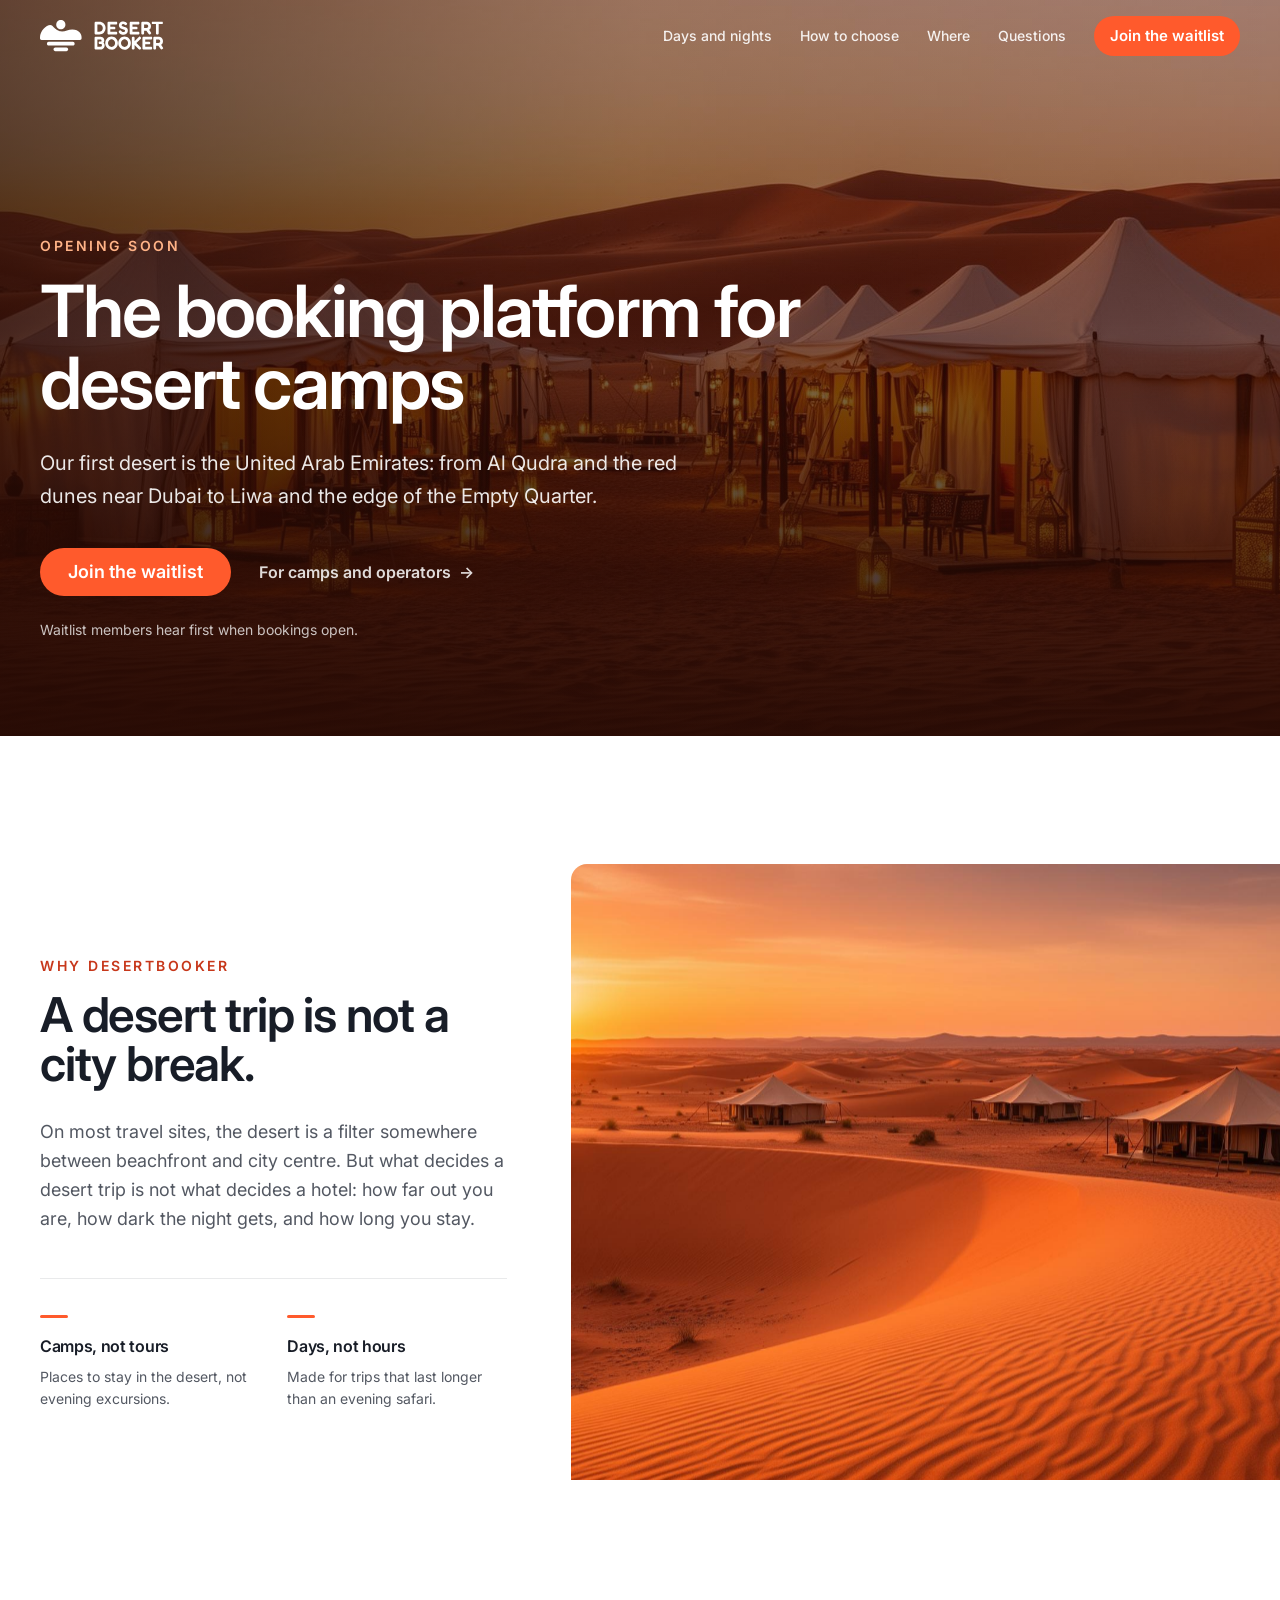
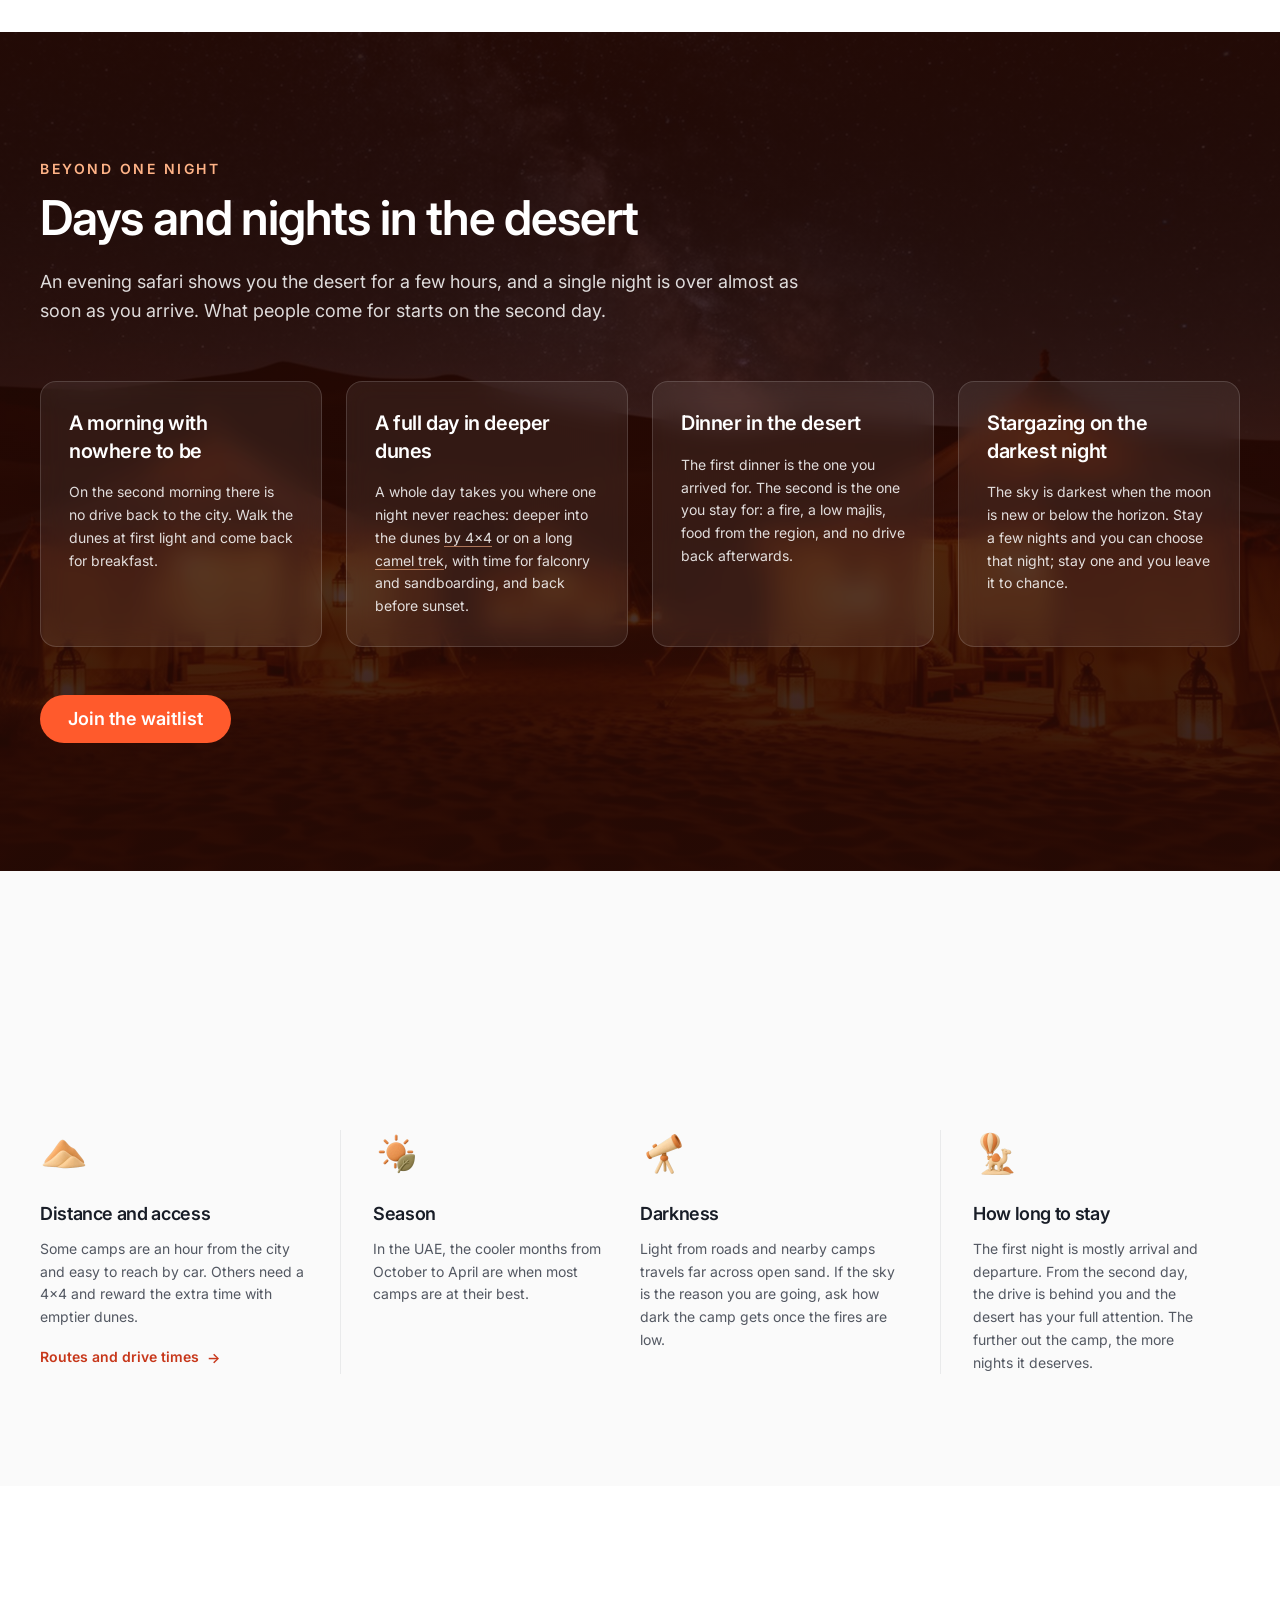
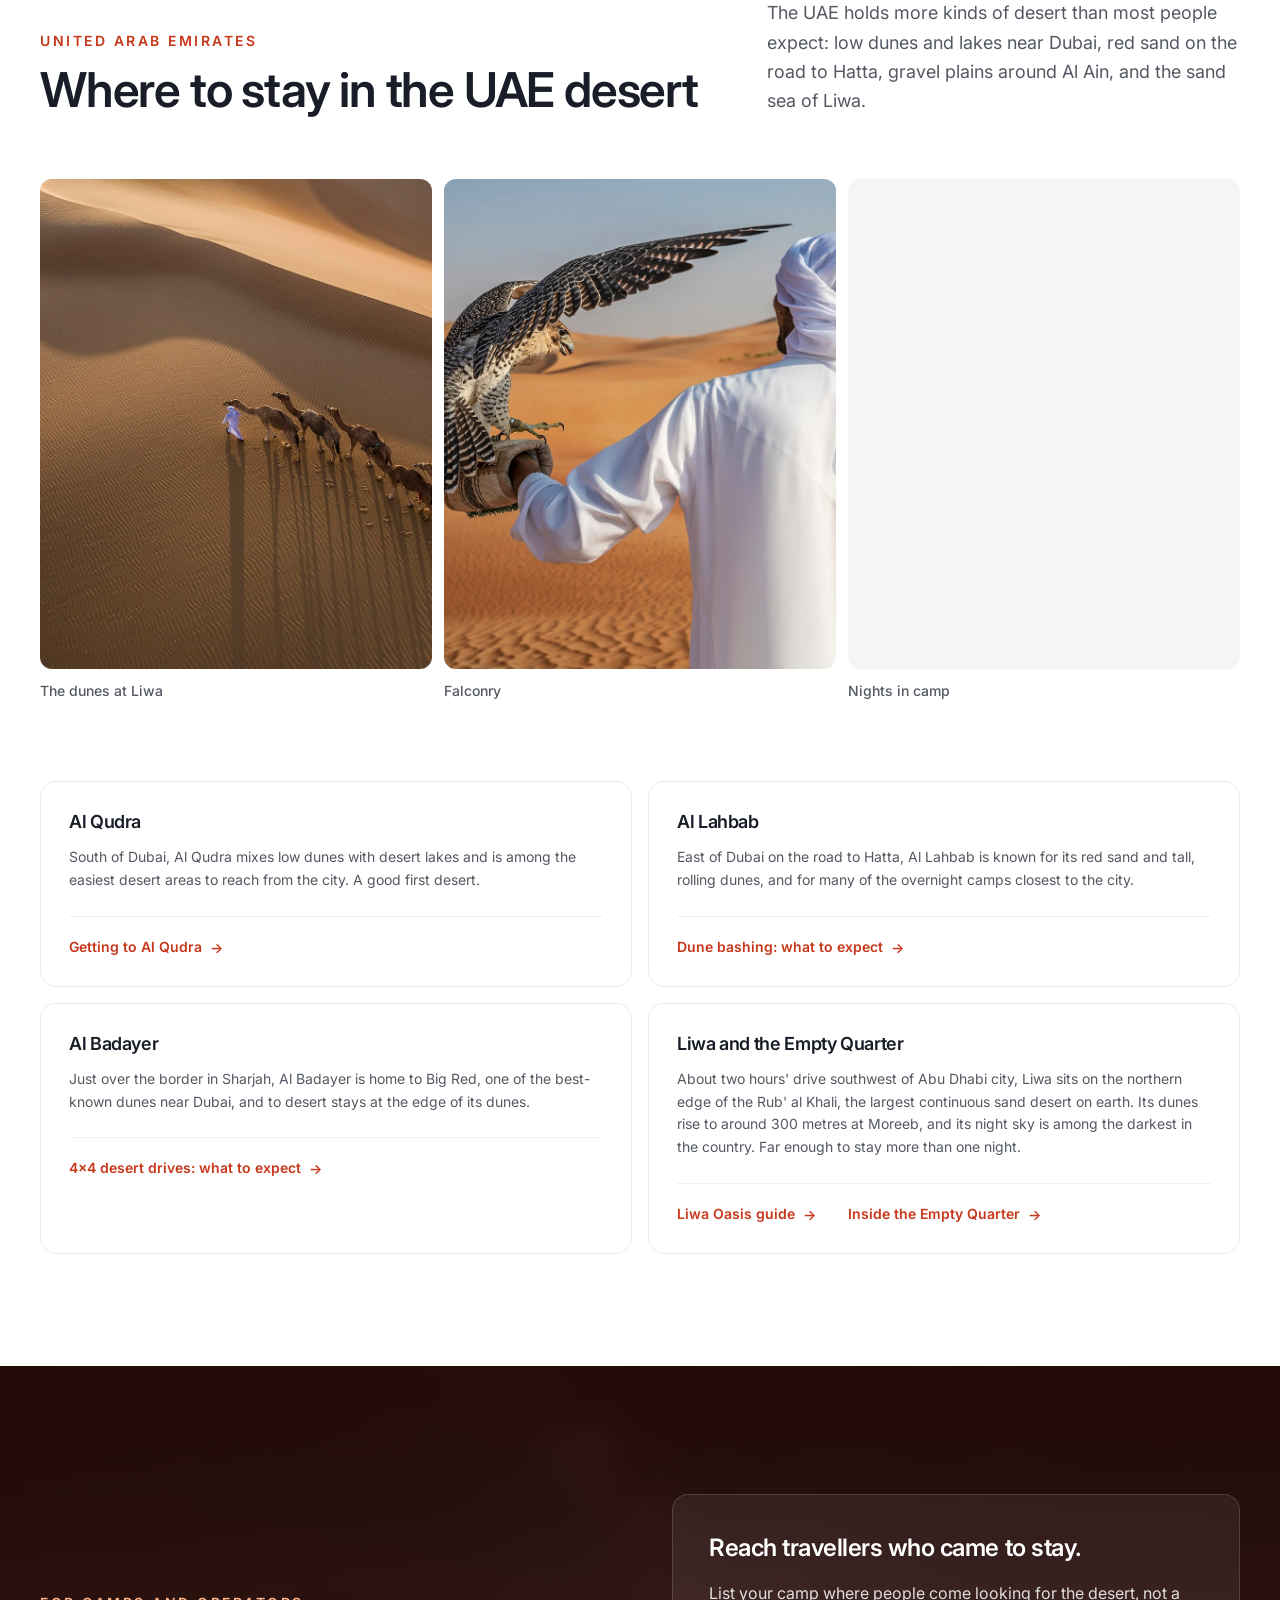
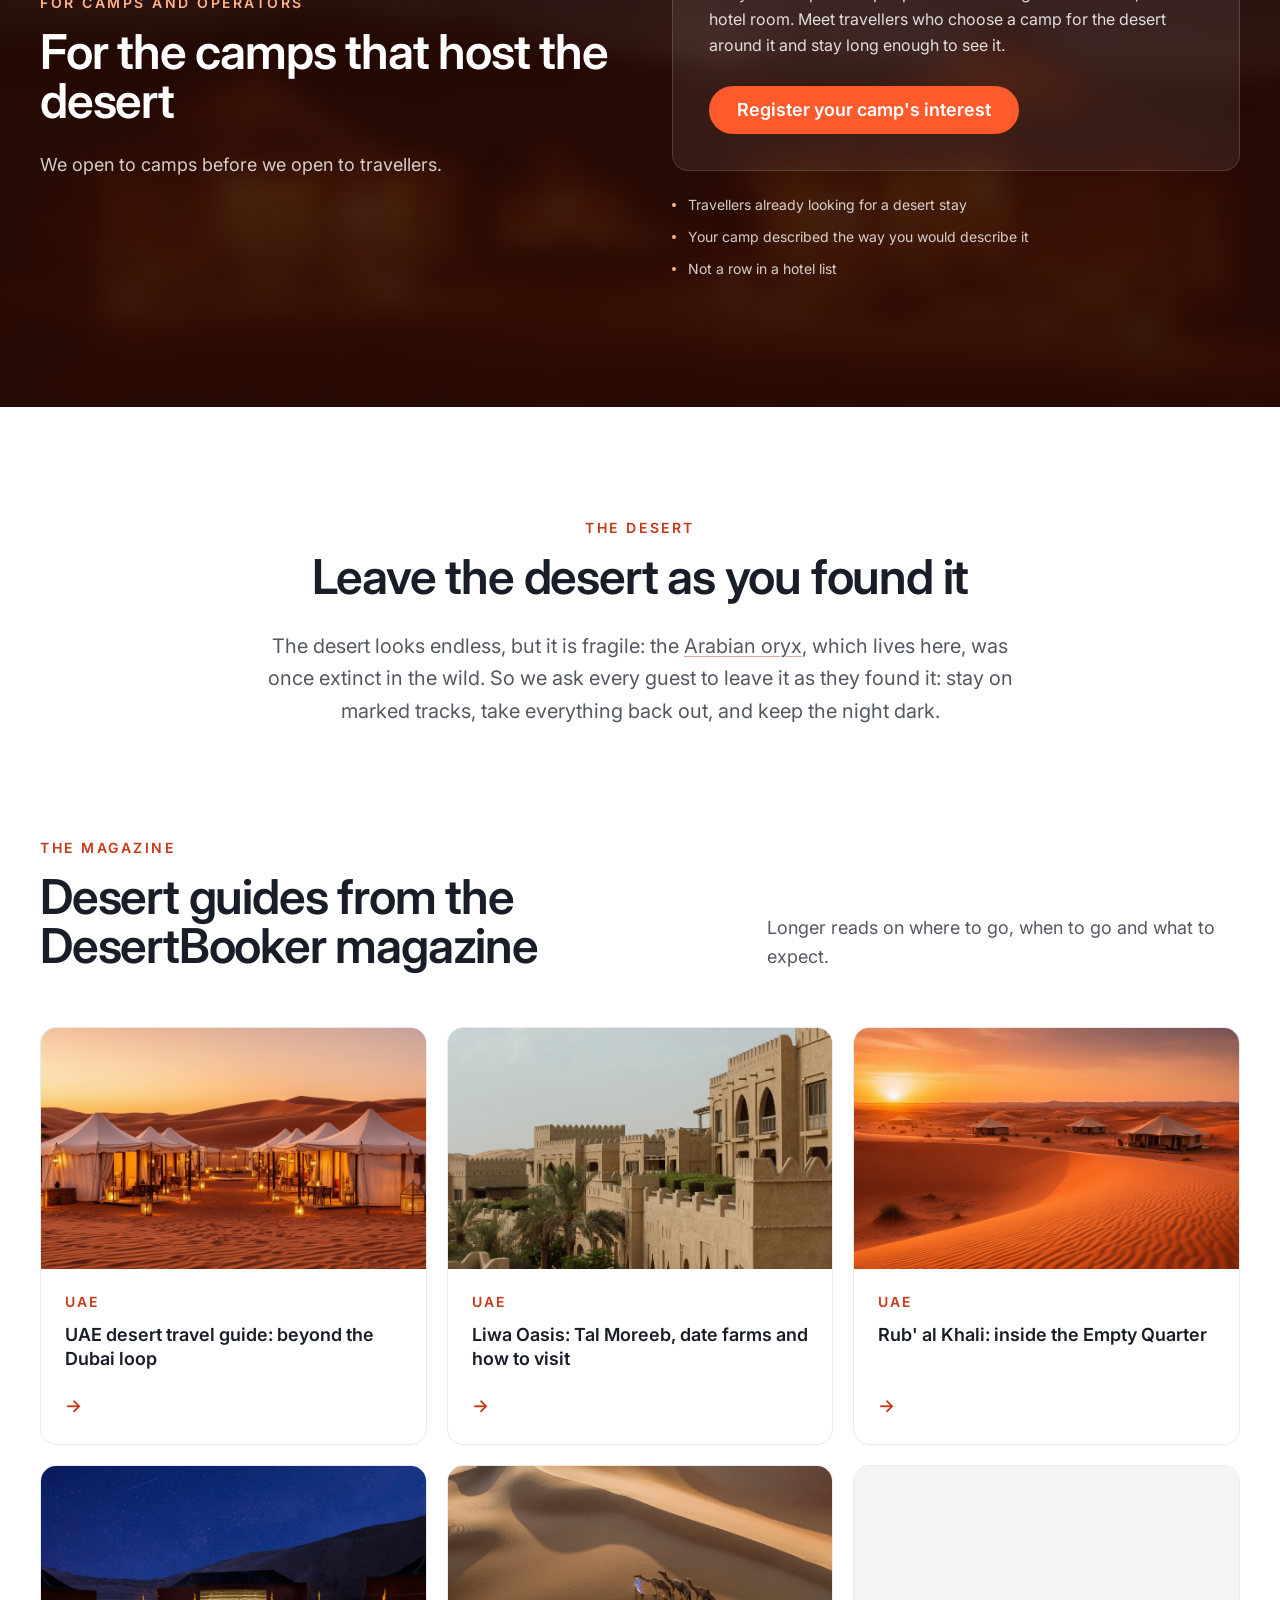
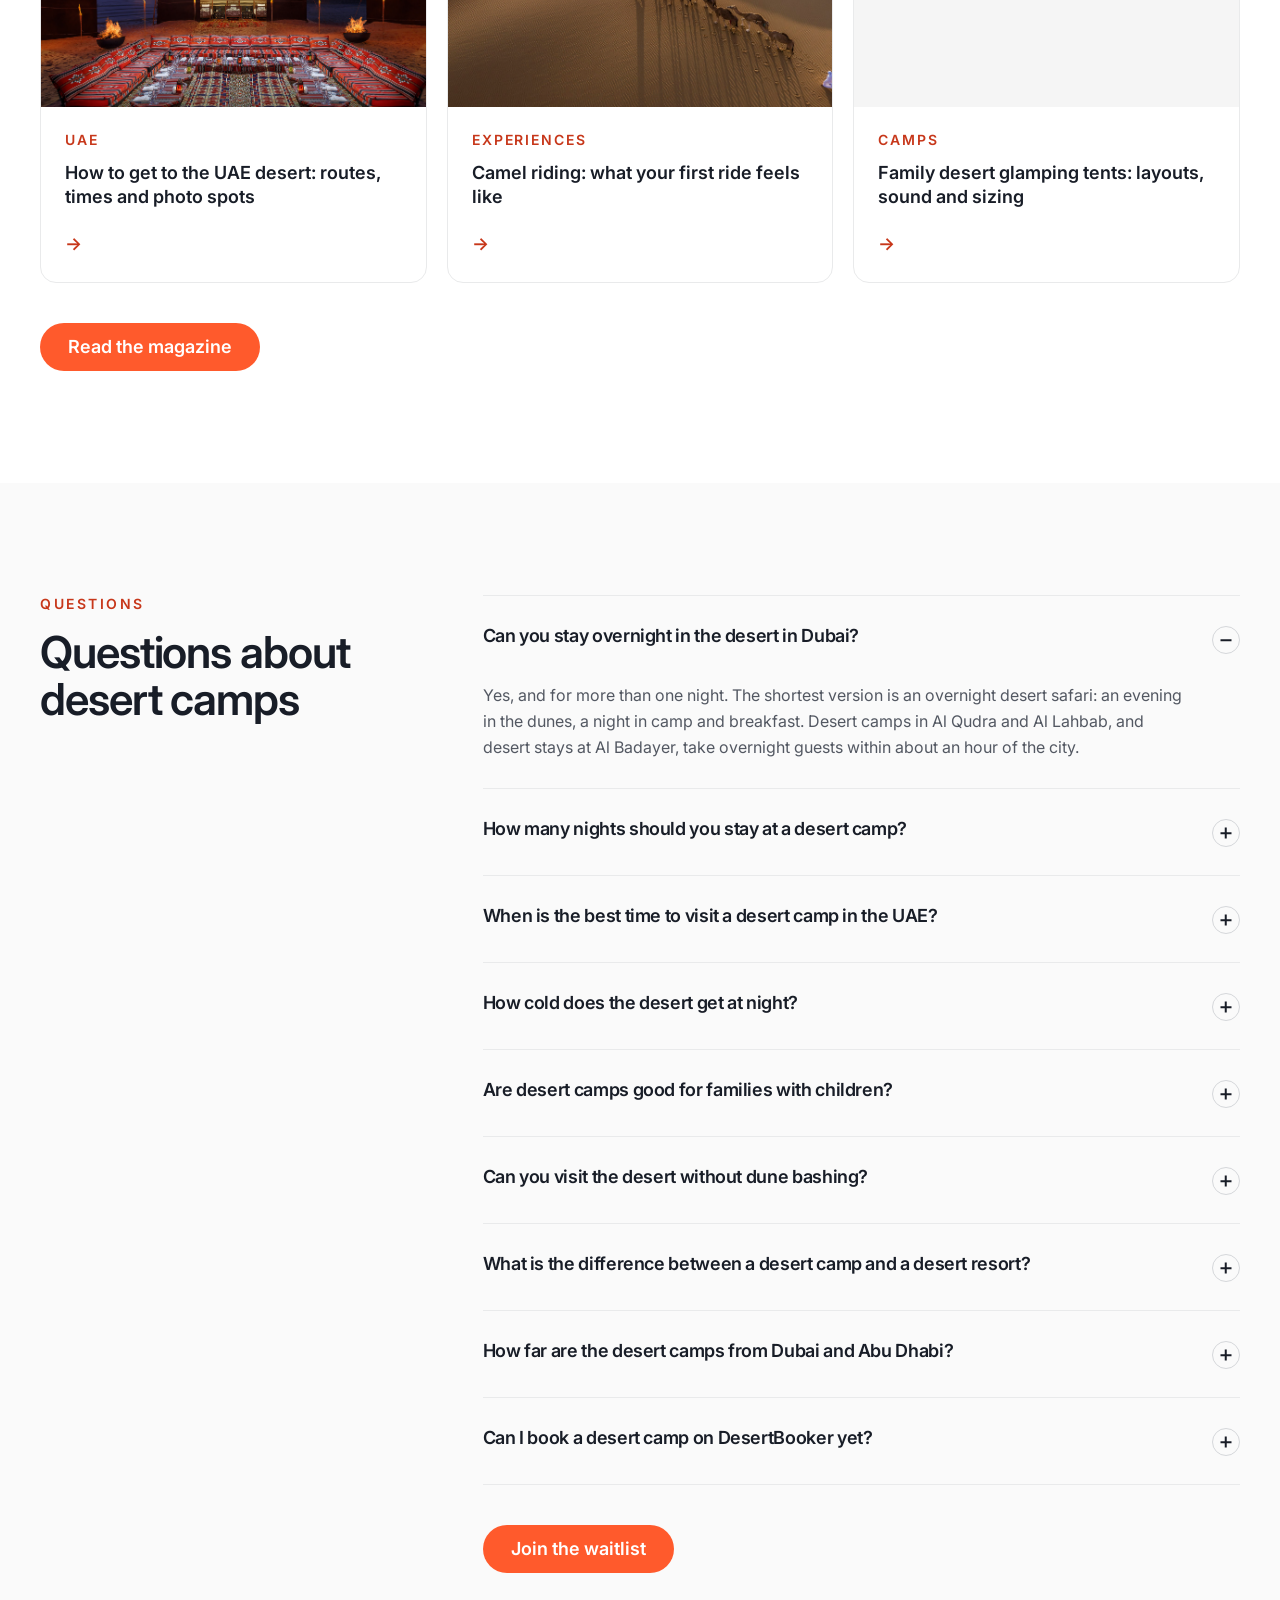
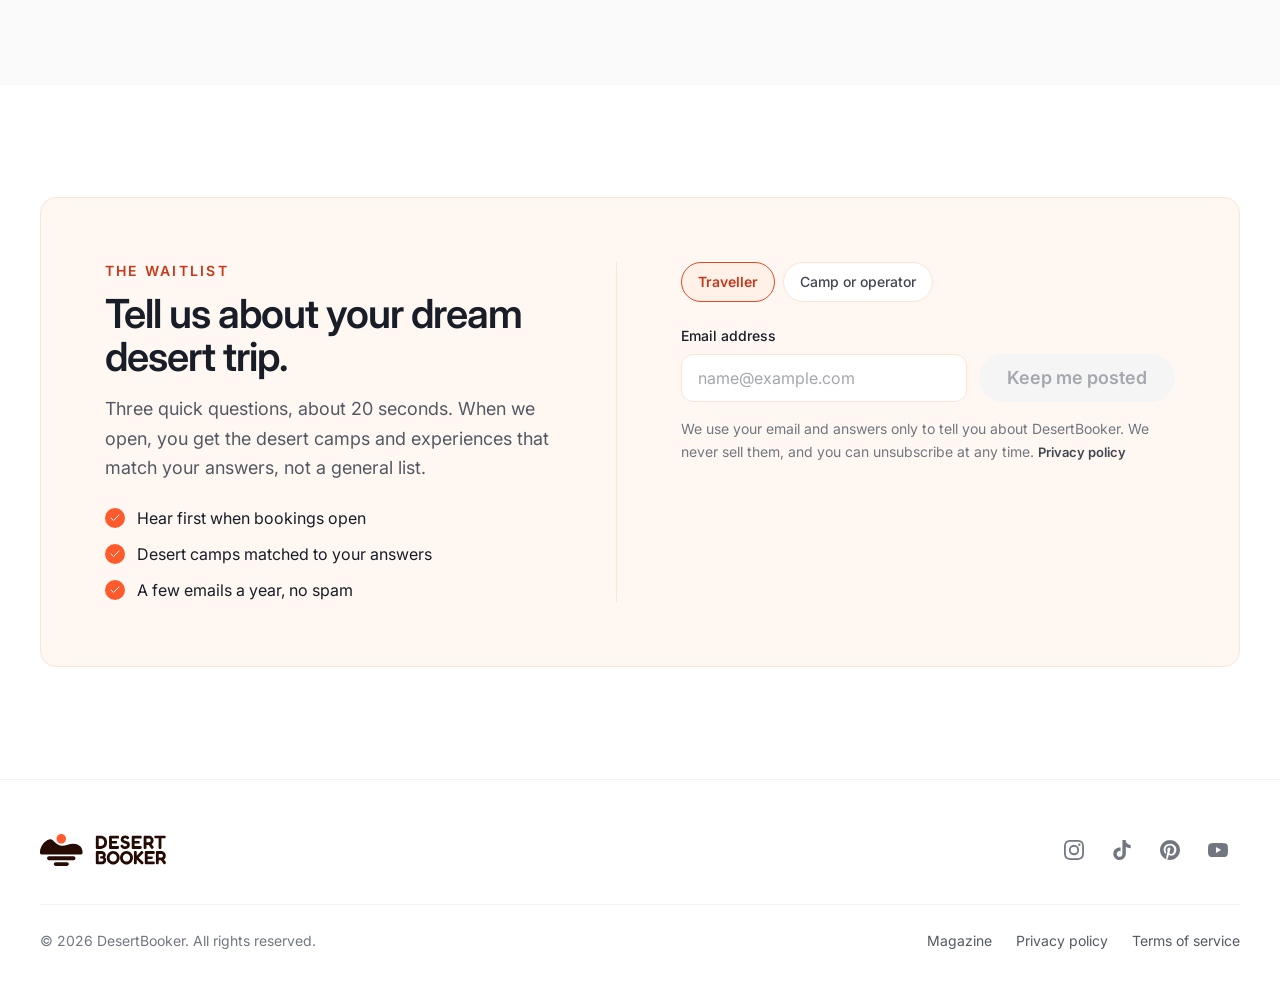
==== commit 48979116: "Publish About preview (DesertBooker main @ 1332df3): mobile rhythm + own legal pages" ====
--- a/index.html
+++ b/index.html
@@ -12,8 +12,10 @@
       content="Desert camps in Dubai and across the UAE, from Al Qudra to Liwa and the Empty Quarter. Where to stay, when to go, and why one night is not enough."
     />
     <link rel="icon" href="./assets/favicon-jxfTdqj_.svg" type="image/svg+xml" />
-    <script type="module" crossorigin src="./assets/index-CsJwJ0Ul.js"></script>
-    <link rel="stylesheet" crossorigin href="./assets/index-DOhHqhb7.css">
+    <script type="module" crossorigin src="./assets/about-B5nZXGem.js"></script>
+    <link rel="modulepreload" crossorigin href="./assets/index-CpfMVeaC.js">
+    <link rel="stylesheet" crossorigin href="./assets/index-xq3ehVVG.css">
+    <link rel="stylesheet" crossorigin href="./assets/about-BlevNSXR.css">
   </head>
   <body>
     <div id="root"></div>
--- a/assets/index-xq3ehVVG.css
+++ b/assets/index-xq3ehVVG.css
@@ -0,0 +1 @@
+@import"https://fonts.googleapis.com/css2?family=Inter:wght@300;400;500;600&display=swap";*,:before,:after{--tw-border-spacing-x: 0;--tw-border-spacing-y: 0;--tw-translate-x: 0;--tw-translate-y: 0;--tw-rotate: 0;--tw-skew-x: 0;--tw-skew-y: 0;--tw-scale-x: 1;--tw-scale-y: 1;--tw-pan-x: ;--tw-pan-y: ;--tw-pinch-zoom: ;--tw-scroll-snap-strictness: proximity;--tw-gradient-from-position: ;--tw-gradient-via-position: ;--tw-gradient-to-position: ;--tw-ordinal: ;--tw-slashed-zero: ;--tw-numeric-figure: ;--tw-numeric-spacing: ;--tw-numeric-fraction: ;--tw-ring-inset: ;--tw-ring-offset-width: 0px;--tw-ring-offset-color: #fff;--tw-ring-color: rgb(59 130 246 / .5);--tw-ring-offset-shadow: 0 0 #0000;--tw-ring-shadow: 0 0 #0000;--tw-shadow: 0 0 #0000;--tw-shadow-colored: 0 0 #0000;--tw-blur: ;--tw-brightness: ;--tw-contrast: ;--tw-grayscale: ;--tw-hue-rotate: ;--tw-invert: ;--tw-saturate: ;--tw-sepia: ;--tw-drop-shadow: ;--tw-backdrop-blur: ;--tw-backdrop-brightness: ;--tw-backdrop-contrast: ;--tw-backdrop-grayscale: ;--tw-backdrop-hue-rotate: ;--tw-backdrop-invert: ;--tw-backdrop-opacity: ;--tw-backdrop-saturate: ;--tw-backdrop-sepia: ;--tw-contain-size: ;--tw-contain-layout: ;--tw-contain-paint: ;--tw-contain-style: }::backdrop{--tw-border-spacing-x: 0;--tw-border-spacing-y: 0;--tw-translate-x: 0;--tw-translate-y: 0;--tw-rotate: 0;--tw-skew-x: 0;--tw-skew-y: 0;--tw-scale-x: 1;--tw-scale-y: 1;--tw-pan-x: ;--tw-pan-y: ;--tw-pinch-zoom: ;--tw-scroll-snap-strictness: proximity;--tw-gradient-from-position: ;--tw-gradient-via-position: ;--tw-gradient-to-position: ;--tw-ordinal: ;--tw-slashed-zero: ;--tw-numeric-figure: ;--tw-numeric-spacing: ;--tw-numeric-fraction: ;--tw-ring-inset: ;--tw-ring-offset-width: 0px;--tw-ring-offset-color: #fff;--tw-ring-color: rgb(59 130 246 / .5);--tw-ring-offset-shadow: 0 0 #0000;--tw-ring-shadow: 0 0 #0000;--tw-shadow: 0 0 #0000;--tw-shadow-colored: 0 0 #0000;--tw-blur: ;--tw-brightness: ;--tw-contrast: ;--tw-grayscale: ;--tw-hue-rotate: ;--tw-invert: ;--tw-saturate: ;--tw-sepia: ;--tw-drop-shadow: ;--tw-backdrop-blur: ;--tw-backdrop-brightness: ;--tw-backdrop-contrast: ;--tw-backdrop-grayscale: ;--tw-backdrop-hue-rotate: ;--tw-backdrop-invert: ;--tw-backdrop-opacity: ;--tw-backdrop-saturate: ;--tw-backdrop-sepia: ;--tw-contain-size: ;--tw-contain-layout: ;--tw-contain-paint: ;--tw-contain-style: }*,:before,:after{box-sizing:border-box;border-width:0;border-style:solid;border-color:hsl(var(--gray-200))}:before,:after{--tw-content: ""}html,:host{line-height:1.5;-webkit-text-size-adjust:100%;-moz-tab-size:4;-o-tab-size:4;tab-size:4;font-family:Inter,system-ui,sans-serif;font-feature-settings:normal;font-variation-settings:normal;-webkit-tap-highlight-color:transparent}body{margin:0;line-height:inherit}hr{height:0;color:inherit;border-top-width:1px}abbr:where([title]){-webkit-text-decoration:underline dotted;text-decoration:underline dotted}h1,h2,h3,h4,h5,h6{font-size:inherit;font-weight:inherit}a{color:inherit;text-decoration:inherit}b,strong{font-weight:bolder}code,kbd,samp,pre{font-family:ui-monospace,SFMono-Regular,Menlo,Monaco,Consolas,Liberation Mono,Courier New,monospace;font-feature-settings:normal;font-variation-settings:normal;font-size:1em}small{font-size:80%}sub,sup{font-size:75%;line-height:0;position:relative;vertical-align:baseline}sub{bottom:-.25em}sup{top:-.5em}table{text-indent:0;border-color:inherit;border-collapse:collapse}button,input,optgroup,select,textarea{font-family:inherit;font-feature-settings:inherit;font-variation-settings:inherit;font-size:100%;font-weight:inherit;line-height:inherit;letter-spacing:inherit;color:inherit;margin:0;padding:0}button,select{text-transform:none}button,input:where([type=button]),input:where([type=reset]),input:where([type=submit]){-webkit-appearance:button;background-color:transparent;background-image:none}:-moz-focusring{outline:auto}:-moz-ui-invalid{box-shadow:none}progress{vertical-align:baseline}::-webkit-inner-spin-button,::-webkit-outer-spin-button{height:auto}[type=search]{-webkit-appearance:textfield;outline-offset:-2px}::-webkit-search-decoration{-webkit-appearance:none}::-webkit-file-upload-button{-webkit-appearance:button;font:inherit}summary{display:list-item}blockquote,dl,dd,h1,h2,h3,h4,h5,h6,hr,figure,p,pre{margin:0}fieldset{margin:0;padding:0}legend{padding:0}ol,ul,menu{list-style:none;margin:0;padding:0}dialog{padding:0}textarea{resize:vertical}input::-moz-placeholder,textarea::-moz-placeholder{opacity:1;color:hsl(var(--gray-400))}input::placeholder,textarea::placeholder{opacity:1;color:hsl(var(--gray-400))}button,[role=button]{cursor:pointer}:disabled{cursor:default}img,svg,video,canvas,audio,iframe,embed,object{display:block;vertical-align:middle}img,video{max-width:100%;height:auto}[hidden]:where(:not([hidden=until-found])){display:none}:root{--brand-25: 28 100% 97.5%;--brand-50: 23 100% 95.5%;--brand-100: 23 100% 91.2%;--brand-200: 21 100% 83.7%;--brand-300: 22 100% 76.5%;--brand-400: 20 100% 65.5%;--brand-500: 13 100% 58.6%;--brand-600: 12 75.4% 50.6%;--brand-700: 10 76.9% 44.1%;--brand-800: 10 79.2% 30.2%;--brand-900: 11 80.5% 16.1%;--brand-950: 11 81% 8.2%;--brand-primary: var(--brand-500);--brand-dark: var(--brand-600);--brand-warm: var(--brand-400);--brand-teal: var(--brand-800);--brand-mist: var(--brand-200);--white: 0 0% 100%;--gray-25: 0 0% 99.2%;--gray-50: 0 0% 98%;--gray-100: 0 0% 96.1%;--gray-200: 210 4.8% 91.8%;--gray-300: 216 6.3% 84.5%;--gray-400: 222 5.8% 66.3%;--gray-500: 220 6.2% 47.3%;--gray-600: 220 8.3% 35.5%;--gray-700: 221 11% 28.6%;--gray-800: 220 19.6% 18%;--gray-900: 220 23.8% 12.4%;--gray-950: 218 28.6% 5.5%;--off-white: var(--gray-50);--neutral-50: var(--gray-100);--neutral-100: var(--gray-200);--neutral-200: var(--gray-300);--neutral-400: var(--gray-500);--neutral-600: var(--gray-600);--neutral-800: var(--gray-800);--neutral-900: var(--gray-900);--success-50: 145 81% 96%;--success-500: 152 77.1% 39.4%;--success-700: 155 90.3% 24.3%;--warning-50: 45 100% 96.1%;--warning-500: 34 93.7% 50.2%;--warning-700: 22 91.5% 37.1%;--error-50: 4 86% 97.1%;--error-500: 4 86% 58%;--error-600: 4 74.3% 48.8%;--error-700: 4 76.5% 40%;--background: var(--white);--foreground: var(--gray-800);--card: var(--white);--card-foreground: var(--gray-800);--popover: var(--white);--popover-foreground: var(--gray-800);--primary: var(--brand-500);--primary-foreground: var(--white);--secondary: var(--gray-100);--secondary-foreground: var(--gray-800);--muted: var(--gray-100);--muted-foreground: var(--gray-500);--accent: var(--gray-100);--accent-foreground: var(--gray-900);--destructive: var(--error-600);--destructive-foreground: 0 0% 100%;--border: var(--gray-200);--input: var(--gray-300);--ring: var(--brand-500);--radius: .75rem;--sidebar-background: var(--gray-50);--sidebar-foreground: var(--gray-800);--sidebar-primary: var(--brand-500);--sidebar-primary-foreground: var(--white);--sidebar-accent: var(--gray-100);--sidebar-accent-foreground: var(--gray-800);--sidebar-border: var(--gray-200);--sidebar-ring: var(--brand-500)}.dark{color-scheme:light}*{border-color:hsl(var(--border))}html{-webkit-text-size-adjust:100%}body{background-color:hsl(var(--background));color:hsl(var(--foreground));font-family:Inter,-apple-system,BlinkMacSystemFont,Segoe UI,sans-serif;font-size:.875rem;font-weight:400;line-height:1.65;color:hsl(var(--neutral-800));-webkit-font-smoothing:antialiased;-moz-osx-font-smoothing:grayscale;text-rendering:optimizeLegibility}h1,h2,h3,h4,h5,h6{color:hsl(var(--neutral-900));font-weight:400;letter-spacing:-.02em;line-height:1.2}.\!container{width:100%!important;margin-right:auto!important;margin-left:auto!important;padding-right:1.5rem!important;padding-left:1.5rem!important}.container{width:100%;margin-right:auto;margin-left:auto;padding-right:1.5rem;padding-left:1.5rem}@media (min-width: 1280px){.\!container{max-width:1280px!important}.container{max-width:1280px}}.sr-only{position:absolute;width:1px;height:1px;padding:0;margin:-1px;overflow:hidden;clip:rect(0,0,0,0);white-space:nowrap;border-width:0}.pointer-events-none{pointer-events:none}.pointer-events-auto{pointer-events:auto}.\!visible{visibility:visible!important}.visible{visibility:visible}.invisible{visibility:hidden}.collapse{visibility:collapse}.static{position:static}.fixed{position:fixed}.absolute{position:absolute}.relative{position:relative}.sticky{position:sticky}.inset-0{top:0;right:0;bottom:0;left:0}.inset-x-0{left:0;right:0}.inset-x-4{left:1rem;right:1rem}.inset-x-6{left:1.5rem;right:1.5rem}.inset-x-8{left:2rem;right:2rem}.inset-y-0{top:0;bottom:0}.inset-y-2{top:.5rem;bottom:.5rem}.inset-y-4{top:1rem;bottom:1rem}.inset-y-6{top:1.5rem;bottom:1.5rem}.-bottom-12{bottom:-3rem}.-left-12{left:-3rem}.-left-3{left:-.75rem}.-left-\[9999px\]{left:-9999px}.-right-1\.5{right:-.375rem}.-right-12{right:-3rem}.-right-3{right:-.75rem}.-top-1\.5{top:-.375rem}.-top-12{top:-3rem}.bottom-0{bottom:0}.bottom-16{bottom:4rem}.bottom-2{bottom:.5rem}.bottom-2\.5{bottom:.625rem}.bottom-3{bottom:.75rem}.bottom-4{bottom:1rem}.bottom-6{bottom:1.5rem}.left-0{left:0}.left-1{left:.25rem}.left-1\/2{left:50%}.left-2{left:.5rem}.left-3{left:.75rem}.left-4{left:1rem}.left-6{left:1.5rem}.left-\[50\%\]{left:50%}.right-0{right:0}.right-1{right:.25rem}.right-12{right:3rem}.right-2{right:.5rem}.right-2\.5{right:.625rem}.right-3{right:.75rem}.right-4{right:1rem}.right-6{right:1.5rem}.top-0{top:0}.top-1\.5{top:.375rem}.top-1\/2{top:50%}.top-2{top:.5rem}.top-2\.5{top:.625rem}.top-24{top:6rem}.top-3{top:.75rem}.top-3\.5{top:.875rem}.top-4{top:1rem}.top-6{top:1.5rem}.top-\[1px\]{top:1px}.top-\[50\%\]{top:50%}.top-\[60\%\]{top:60%}.top-\[80px\]{top:80px}.top-\[calc\(theme\(spacing\.header\)_\+_theme\(spacing\.filterbar\)\)\]{top:calc(72px + 3.5rem)}.top-\[var\(--sheet-usable-top\)\]{top:var(--sheet-usable-top)}.top-full{top:100%}.top-header-m{top:56px}.isolate{isolation:isolate}.z-0{z-index:0}.z-10{z-index:10}.z-20{z-index:20}.z-30{z-index:30}.z-40{z-index:40}.z-50{z-index:50}.z-\[1000\]{z-index:1000}.z-\[100\]{z-index:100}.z-\[1\]{z-index:1}.z-\[35\]{z-index:35}.z-\[45\]{z-index:45}.z-\[500\]{z-index:500}.z-\[60\]{z-index:60}.z-\[70\]{z-index:70}.z-\[80\]{z-index:80}.order-1{order:1}.order-2{order:2}.order-3{order:3}.order-4{order:4}.order-5{order:5}.order-6{order:6}.order-7{order:7}.col-span-2{grid-column:span 2 / span 2}.row-span-2{grid-row:span 2 / span 2}.m-0{margin:0}.-mx-0{margin-left:-0px;margin-right:-0px}.-mx-1{margin-left:-.25rem;margin-right:-.25rem}.-mx-4{margin-left:-1rem;margin-right:-1rem}.-mx-5{margin-left:-1.25rem;margin-right:-1.25rem}.-mx-6{margin-left:-1.5rem;margin-right:-1.5rem}.-my-1{margin-top:-.25rem;margin-bottom:-.25rem}.mx-0\.5{margin-left:.125rem;margin-right:.125rem}.mx-1{margin-left:.25rem;margin-right:.25rem}.mx-1\.5{margin-left:.375rem;margin-right:.375rem}.mx-2{margin-left:.5rem;margin-right:.5rem}.mx-3{margin-left:.75rem;margin-right:.75rem}.mx-3\.5{margin-left:.875rem;margin-right:.875rem}.mx-4{margin-left:1rem;margin-right:1rem}.mx-auto{margin-left:auto;margin-right:auto}.my-0\.5{margin-top:.125rem;margin-bottom:.125rem}.my-1{margin-top:.25rem;margin-bottom:.25rem}.my-1\.5{margin-top:.375rem;margin-bottom:.375rem}.my-14{margin-top:3.5rem;margin-bottom:3.5rem}.my-2{margin-top:.5rem;margin-bottom:.5rem}.my-5{margin-top:1.25rem;margin-bottom:1.25rem}.my-auto{margin-top:auto;margin-bottom:auto}.-ml-1{margin-left:-.25rem}.-ml-2{margin-left:-.5rem}.-ml-4{margin-left:-1rem}.-mr-1{margin-right:-.25rem}.-mr-2{margin-right:-.5rem}.-mt-1{margin-top:-.25rem}.-mt-4{margin-top:-1rem}.-mt-6{margin-top:-1.5rem}.-mt-header-m{margin-top:-56px}.mb-0\.5{margin-bottom:.125rem}.mb-1{margin-bottom:.25rem}.mb-1\.5{margin-bottom:.375rem}.mb-10{margin-bottom:2.5rem}.mb-16{margin-bottom:4rem}.mb-2{margin-bottom:.5rem}.mb-2\.5{margin-bottom:.625rem}.mb-3{margin-bottom:.75rem}.mb-3\.5{margin-bottom:.875rem}.mb-4{margin-bottom:1rem}.mb-5{margin-bottom:1.25rem}.mb-6{margin-bottom:1.5rem}.mb-7{margin-bottom:1.75rem}.mb-8{margin-bottom:2rem}.ml-0\.5{margin-left:.125rem}.ml-1{margin-left:.25rem}.ml-1\.5{margin-left:.375rem}.ml-auto{margin-left:auto}.mr-1{margin-right:.25rem}.mr-1\.5{margin-right:.375rem}.mr-2{margin-right:.5rem}.mt-0{margin-top:0}.mt-0\.5{margin-top:.125rem}.mt-1{margin-top:.25rem}.mt-1\.5{margin-top:.375rem}.mt-10{margin-top:2.5rem}.mt-11{margin-top:2.75rem}.mt-12{margin-top:3rem}.mt-14{margin-top:3.5rem}.mt-16{margin-top:4rem}.mt-2{margin-top:.5rem}.mt-2\.5{margin-top:.625rem}.mt-20{margin-top:5rem}.mt-24{margin-top:6rem}.mt-3{margin-top:.75rem}.mt-3\.5{margin-top:.875rem}.mt-4{margin-top:1rem}.mt-5{margin-top:1.25rem}.mt-6{margin-top:1.5rem}.mt-7{margin-top:1.75rem}.mt-8{margin-top:2rem}.mt-9{margin-top:2.25rem}.mt-\[6px\]{margin-top:6px}.mt-auto{margin-top:auto}.mt-px{margin-top:1px}.line-clamp-1{overflow:hidden;display:-webkit-box;-webkit-box-orient:vertical;-webkit-line-clamp:1}.line-clamp-2{overflow:hidden;display:-webkit-box;-webkit-box-orient:vertical;-webkit-line-clamp:2}.block{display:block}.inline-block{display:inline-block}.inline{display:inline}.flex{display:flex}.inline-flex{display:inline-flex}.table{display:table}.grid{display:grid}.inline-grid{display:inline-grid}.contents{display:contents}.hidden{display:none}.aspect-\[16\/10\]{aspect-ratio:16/10}.aspect-\[16\/9\]{aspect-ratio:16/9}.aspect-\[3\/2\]{aspect-ratio:3/2}.aspect-\[4\/3\]{aspect-ratio:4/3}.aspect-\[4\/5\]{aspect-ratio:4/5}.aspect-\[5\/3\]{aspect-ratio:5/3}.aspect-square{aspect-ratio:1 / 1}.aspect-video{aspect-ratio:16 / 9}.size-4{width:1rem;height:1rem}.h-0{height:0px}.h-1{height:.25rem}.h-1\.5{height:.375rem}.h-1\/2{height:50%}.h-10{height:2.5rem}.h-11{height:2.75rem}.h-12{height:3rem}.h-14{height:3.5rem}.h-16{height:4rem}.h-2{height:.5rem}.h-2\.5{height:.625rem}.h-2\/3{height:66.666667%}.h-20{height:5rem}.h-3{height:.75rem}.h-3\.5{height:.875rem}.h-4{height:1rem}.h-44{height:11rem}.h-5{height:1.25rem}.h-52{height:13rem}.h-56{height:14rem}.h-6{height:1.5rem}.h-7{height:1.75rem}.h-8{height:2rem}.h-9{height:2.25rem}.h-\[\.75rem\]{height:.75rem}.h-\[\.8125rem\]{height:.8125rem}.h-\[\.875rem\]{height:.875rem}.h-\[\.9375rem\]{height:.9375rem}.h-\[0\.1875rem\]{height:.1875rem}.h-\[1\.25em\]{height:1.25em}.h-\[1\.375rem\]{height:1.375rem}.h-\[1\.5em\]{height:1.5em}.h-\[100dvh\]{height:100dvh}.h-\[16\.25rem\]{height:16.25rem}.h-\[16rem\]{height:16rem}.h-\[1em\]{height:1em}.h-\[1px\]{height:1px}.h-\[2\.25em\]{height:2.25em}.h-\[2\.75em\]{height:2.75em}.h-\[2\.75rem\]{height:2.75rem}.h-\[220px\]{height:220px}.h-\[240px\]{height:240px}.h-\[26\.25rem\]{height:26.25rem}.h-\[260px\]{height:260px}.h-\[26rem\]{height:26rem}.h-\[280px\]{height:280px}.h-\[3\.5em\]{height:3.5em}.h-\[30rem\]{height:30rem}.h-\[36rem\]{height:36rem}.h-\[50vh\]{height:50vh}.h-\[58px\]{height:58px}.h-\[64px\]{height:64px}.h-\[calc\(100dvh_-_theme\(spacing\.header\)_-_theme\(spacing\.filterbar\)\)\]{height:calc(100dvh - 72px - 3.5rem)}.h-\[calc\(100dvh_-_theme\(spacing\.header-m\)_-_theme\(spacing\.filterbar-m\)\)\]{height:calc(100dvh - 56px - 3rem)}.h-\[calc\(100vh-96px\)\]{height:calc(100vh - 96px)}.h-\[var\(--radix-navigation-menu-viewport-height\)\]{height:var(--radix-navigation-menu-viewport-height)}.h-\[var\(--radix-select-trigger-height\)\]{height:var(--radix-select-trigger-height)}.h-\[var\(--sheet-usable-h\)\]{height:var(--sheet-usable-h)}.h-auto{height:auto}.h-filterbar-m{height:3rem}.h-full{height:100%}.h-header{height:72px}.h-header-m{height:56px}.h-px{height:1px}.h-svh{height:100svh}.h-taskbar-m{height:3.5rem}.max-h-0{max-height:0px}.max-h-96{max-height:24rem}.max-h-\[100dvh\]{max-height:100dvh}.max-h-\[21rem\]{max-height:21rem}.max-h-\[22\.5rem\]{max-height:22.5rem}.max-h-\[22rem\]{max-height:22rem}.max-h-\[300px\]{max-height:300px}.max-h-\[32rem\]{max-height:32rem}.max-h-\[36px\]{max-height:36px}.max-h-\[75vh\]{max-height:75vh}.max-h-\[80dvh\]{max-height:80dvh}.max-h-\[80vh\]{max-height:80vh}.max-h-\[85dvh\]{max-height:85dvh}.max-h-\[85vh\]{max-height:85vh}.max-h-\[88dvh\]{max-height:88dvh}.max-h-\[88vh\]{max-height:88vh}.max-h-\[92vh\]{max-height:92vh}.max-h-filterbar-m{max-height:3rem}.max-h-full{max-height:100%}.max-h-screen{max-height:100vh}.min-h-0{min-height:0px}.min-h-10{min-height:2.5rem}.min-h-11{min-height:2.75rem}.min-h-\[100dvh\]{min-height:100dvh}.min-h-\[100svh\]{min-height:100svh}.min-h-\[2\.25rem\]{min-height:2.25rem}.min-h-\[2\.75rem\]{min-height:2.75rem}.min-h-\[26rem\]{min-height:26rem}.min-h-\[3rem\]{min-height:3rem}.min-h-\[46rem\]{min-height:46rem}.min-h-\[80px\]{min-height:80px}.min-h-full{min-height:100%}.min-h-screen{min-height:100vh}.min-h-svh{min-height:100svh}.w-0{width:0px}.w-1{width:.25rem}.w-1\.5{width:.375rem}.w-10{width:2.5rem}.w-11{width:2.75rem}.w-12{width:3rem}.w-14{width:3.5rem}.w-16{width:4rem}.w-2{width:.5rem}.w-2\.5{width:.625rem}.w-20{width:5rem}.w-3{width:.75rem}.w-3\.5{width:.875rem}.w-3\/4{width:75%}.w-4{width:1rem}.w-44{width:11rem}.w-5{width:1.25rem}.w-6{width:1.5rem}.w-60{width:15rem}.w-64{width:16rem}.w-7{width:1.75rem}.w-72{width:18rem}.w-8{width:2rem}.w-9{width:2.25rem}.w-\[--sidebar-width\]{width:var(--sidebar-width)}.w-\[\.75rem\]{width:.75rem}.w-\[\.8125rem\]{width:.8125rem}.w-\[\.875rem\]{width:.875rem}.w-\[\.9375rem\]{width:.9375rem}.w-\[1\.25em\]{width:1.25em}.w-\[1\.5em\]{width:1.5em}.w-\[108px\]{width:108px}.w-\[13\.5rem\]{width:13.5rem}.w-\[13rem\]{width:13rem}.w-\[15\.5rem\]{width:15.5rem}.w-\[15rem\]{width:15rem}.w-\[16\.5rem\]{width:16.5rem}.w-\[16rem\]{width:16rem}.w-\[18\.5rem\]{width:18.5rem}.w-\[1em\]{width:1em}.w-\[1px\]{width:1px}.w-\[2\.25em\]{width:2.25em}.w-\[220px\]{width:220px}.w-\[22rem\]{width:22rem}.w-\[3\.25rem\]{width:3.25rem}.w-\[38\%\]{width:38%}.w-\[42\%\]{width:42%}.w-\[6\.25rem\]{width:6.25rem}.w-\[70\%\]{width:70%}.w-\[78\%\]{width:78%}.w-\[78vw\]{width:78vw}.w-\[82vw\]{width:82vw}.w-auto{width:auto}.w-fit{width:-moz-fit-content;width:fit-content}.w-full{width:100%}.w-max{width:-moz-max-content;width:max-content}.w-px{width:1px}.w-screen{width:100vw}.min-w-0{min-width:0px}.min-w-5{min-width:1.25rem}.min-w-\[12\.5rem\]{min-width:12.5rem}.min-w-\[12rem\]{min-width:12rem}.min-w-\[13rem\]{min-width:13rem}.min-w-\[16\.25rem\]{min-width:16.25rem}.min-w-\[16px\]{min-width:16px}.min-w-\[200px\]{min-width:200px}.min-w-\[240px\]{min-width:240px}.min-w-\[8rem\]{min-width:8rem}.min-w-\[9rem\]{min-width:9rem}.min-w-\[var\(--radix-select-trigger-width\)\]{min-width:var(--radix-select-trigger-width)}.min-w-max{min-width:-moz-max-content;min-width:max-content}.max-w-2xl{max-width:42rem}.max-w-3xl{max-width:48rem}.max-w-5xl{max-width:64rem}.max-w-6xl{max-width:72rem}.max-w-\[--skeleton-width\]{max-width:var(--skeleton-width)}.max-w-\[13\.75rem\]{max-width:13.75rem}.max-w-\[15rem\]{max-width:15rem}.max-w-\[20rem\]{max-width:20rem}.max-w-\[21rem\]{max-width:21rem}.max-w-\[22\.5rem\]{max-width:22.5rem}.max-w-\[24rem\]{max-width:24rem}.max-w-\[26rem\]{max-width:26rem}.max-w-\[27\.5em\]{max-width:27.5em}.max-w-\[27\.5rem\]{max-width:27.5rem}.max-w-\[28\.75rem\]{max-width:28.75rem}.max-w-\[28rem\]{max-width:28rem}.max-w-\[30rem\]{max-width:30rem}.max-w-\[320px\]{max-width:320px}.max-w-\[32rem\]{max-width:32rem}.max-w-\[34rem\]{max-width:34rem}.max-w-\[36rem\]{max-width:36rem}.max-w-\[37\.5rem\]{max-width:37.5rem}.max-w-\[40rem\]{max-width:40rem}.max-w-\[42\.5rem\]{max-width:42.5rem}.max-w-\[42rem\]{max-width:42rem}.max-w-\[440px\]{max-width:440px}.max-w-\[45rem\]{max-width:45rem}.max-w-\[46rem\]{max-width:46rem}.max-w-\[48rem\]{max-width:48rem}.max-w-\[520px\]{max-width:520px}.max-w-\[55rem\]{max-width:55rem}.max-w-\[560px\]{max-width:560px}.max-w-\[61\.25rem\]{max-width:61.25rem}.max-w-\[680px\]{max-width:680px}.max-w-\[70ch\]{max-width:70ch}.max-w-\[760px\]{max-width:760px}.max-w-\[80rem\]{max-width:80rem}.max-w-\[85\%\]{max-width:85%}.max-w-\[90vw\]{max-width:90vw}.max-w-\[calc\(100\%-2rem\)\]{max-width:calc(100% - 2rem)}.max-w-full{max-width:100%}.max-w-lg{max-width:32rem}.max-w-max{max-width:-moz-max-content;max-width:max-content}.max-w-md{max-width:28rem}.max-w-none{max-width:none}.max-w-sm{max-width:24rem}.max-w-xl{max-width:36rem}.max-w-xs{max-width:20rem}.flex-1{flex:1 1 0%}.flex-\[0_0_100\%\]{flex:0 0 100%}.flex-auto{flex:1 1 auto}.flex-none{flex:none}.flex-shrink-0{flex-shrink:0}.shrink{flex-shrink:1}.shrink-0{flex-shrink:0}.grow{flex-grow:1}.grow-0{flex-grow:0}.basis-full{flex-basis:100%}.caption-bottom{caption-side:bottom}.border-collapse{border-collapse:collapse}.-translate-x-1\/2{--tw-translate-x: -50%;transform:translate(var(--tw-translate-x),var(--tw-translate-y)) rotate(var(--tw-rotate)) skew(var(--tw-skew-x)) skewY(var(--tw-skew-y)) scaleX(var(--tw-scale-x)) scaleY(var(--tw-scale-y))}.-translate-x-px{--tw-translate-x: -1px;transform:translate(var(--tw-translate-x),var(--tw-translate-y)) rotate(var(--tw-rotate)) skew(var(--tw-skew-x)) skewY(var(--tw-skew-y)) scaleX(var(--tw-scale-x)) scaleY(var(--tw-scale-y))}.-translate-y-1\/2{--tw-translate-y: -50%;transform:translate(var(--tw-translate-x),var(--tw-translate-y)) rotate(var(--tw-rotate)) skew(var(--tw-skew-x)) skewY(var(--tw-skew-y)) scaleX(var(--tw-scale-x)) scaleY(var(--tw-scale-y))}.translate-x-\[-50\%\]{--tw-translate-x: -50%;transform:translate(var(--tw-translate-x),var(--tw-translate-y)) rotate(var(--tw-rotate)) skew(var(--tw-skew-x)) skewY(var(--tw-skew-y)) scaleX(var(--tw-scale-x)) scaleY(var(--tw-scale-y))}.translate-x-px{--tw-translate-x: 1px;transform:translate(var(--tw-translate-x),var(--tw-translate-y)) rotate(var(--tw-rotate)) skew(var(--tw-skew-x)) skewY(var(--tw-skew-y)) scaleX(var(--tw-scale-x)) scaleY(var(--tw-scale-y))}.translate-y-\[-50\%\]{--tw-translate-y: -50%;transform:translate(var(--tw-translate-x),var(--tw-translate-y)) rotate(var(--tw-rotate)) skew(var(--tw-skew-x)) skewY(var(--tw-skew-y)) scaleX(var(--tw-scale-x)) scaleY(var(--tw-scale-y))}.-rotate-90{--tw-rotate: -90deg;transform:translate(var(--tw-translate-x),var(--tw-translate-y)) rotate(var(--tw-rotate)) skew(var(--tw-skew-x)) skewY(var(--tw-skew-y)) scaleX(var(--tw-scale-x)) scaleY(var(--tw-scale-y))}.rotate-180{--tw-rotate: 180deg;transform:translate(var(--tw-translate-x),var(--tw-translate-y)) rotate(var(--tw-rotate)) skew(var(--tw-skew-x)) skewY(var(--tw-skew-y)) scaleX(var(--tw-scale-x)) scaleY(var(--tw-scale-y))}.rotate-45{--tw-rotate: 45deg;transform:translate(var(--tw-translate-x),var(--tw-translate-y)) rotate(var(--tw-rotate)) skew(var(--tw-skew-x)) skewY(var(--tw-skew-y)) scaleX(var(--tw-scale-x)) scaleY(var(--tw-scale-y))}.rotate-90{--tw-rotate: 90deg;transform:translate(var(--tw-translate-x),var(--tw-translate-y)) rotate(var(--tw-rotate)) skew(var(--tw-skew-x)) skewY(var(--tw-skew-y)) scaleX(var(--tw-scale-x)) scaleY(var(--tw-scale-y))}.scale-105{--tw-scale-x: 1.05;--tw-scale-y: 1.05;transform:translate(var(--tw-translate-x),var(--tw-translate-y)) rotate(var(--tw-rotate)) skew(var(--tw-skew-x)) skewY(var(--tw-skew-y)) scaleX(var(--tw-scale-x)) scaleY(var(--tw-scale-y))}.transform{transform:translate(var(--tw-translate-x),var(--tw-translate-y)) rotate(var(--tw-rotate)) skew(var(--tw-skew-x)) skewY(var(--tw-skew-y)) scaleX(var(--tw-scale-x)) scaleY(var(--tw-scale-y))}@keyframes pulse{50%{opacity:.5}}.animate-pulse{animation:pulse 2s cubic-bezier(.4,0,.6,1) infinite}@keyframes spin{to{transform:rotate(360deg)}}.animate-spin{animation:spin 1s linear infinite}.cursor-default{cursor:default}.cursor-grab{cursor:grab}.cursor-pointer{cursor:pointer}.cursor-text{cursor:text}.touch-none{touch-action:none}.select-none{-webkit-user-select:none;-moz-user-select:none;user-select:none}.resize-none{resize:none}.resize-y{resize:vertical}.resize{resize:both}.snap-x{scroll-snap-type:x var(--tw-scroll-snap-strictness)}.snap-mandatory{--tw-scroll-snap-strictness: mandatory}.snap-start{scroll-snap-align:start}.snap-center{scroll-snap-align:center}.scroll-mt-24{scroll-margin-top:6rem}.scroll-mt-32{scroll-margin-top:8rem}.scroll-mt-header{scroll-margin-top:72px}.scroll-mt-header-m{scroll-margin-top:56px}.scroll-pl-4{scroll-padding-left:1rem}.scroll-pl-5{scroll-padding-left:1.25rem}.list-disc{list-style-type:disc}.list-none{list-style-type:none}.appearance-none{-webkit-appearance:none;-moz-appearance:none;appearance:none}.grid-cols-1{grid-template-columns:repeat(1,minmax(0,1fr))}.grid-cols-2{grid-template-columns:repeat(2,minmax(0,1fr))}.grid-cols-3{grid-template-columns:repeat(3,minmax(0,1fr))}.grid-cols-4{grid-template-columns:repeat(4,minmax(0,1fr))}.grid-cols-6{grid-template-columns:repeat(6,minmax(0,1fr))}.grid-cols-7{grid-template-columns:repeat(7,minmax(0,1fr))}.grid-cols-\[110px_1fr\]{grid-template-columns:110px 1fr}.grid-rows-1{grid-template-rows:repeat(1,minmax(0,1fr))}.grid-rows-2{grid-template-rows:repeat(2,minmax(0,1fr))}.grid-rows-\[auto_minmax\(0\,1fr\)_auto\]{grid-template-rows:auto minmax(0,1fr) auto}.flex-row{flex-direction:row}.flex-col{flex-direction:column}.flex-col-reverse{flex-direction:column-reverse}.flex-wrap{flex-wrap:wrap}.flex-nowrap{flex-wrap:nowrap}.place-items-center{place-items:center}.content-start{align-content:flex-start}.items-start{align-items:flex-start}.items-end{align-items:flex-end}.items-center{align-items:center}.items-baseline{align-items:baseline}.items-stretch{align-items:stretch}.justify-start{justify-content:flex-start}.justify-end{justify-content:flex-end}.justify-center{justify-content:center}.justify-between{justify-content:space-between}.gap-0{gap:0px}.gap-0\.5{gap:.125rem}.gap-1{gap:.25rem}.gap-1\.5{gap:.375rem}.gap-10{gap:2.5rem}.gap-12{gap:3rem}.gap-14{gap:3.5rem}.gap-16{gap:4rem}.gap-2{gap:.5rem}.gap-2\.5{gap:.625rem}.gap-3{gap:.75rem}.gap-3\.5{gap:.875rem}.gap-4{gap:1rem}.gap-5{gap:1.25rem}.gap-6{gap:1.5rem}.gap-7{gap:1.75rem}.gap-8{gap:2rem}.gap-\[\.125em\]{gap:.125em}.gap-\[\.1875rem\]{gap:.1875rem}.gap-\[\.25em\]{gap:.25em}.gap-\[\.375em\]{gap:.375em}.gap-\[1em\]{gap:1em}.gap-x-10{-moz-column-gap:2.5rem;column-gap:2.5rem}.gap-x-2{-moz-column-gap:.5rem;column-gap:.5rem}.gap-x-2\.5{-moz-column-gap:.625rem;column-gap:.625rem}.gap-x-3{-moz-column-gap:.75rem;column-gap:.75rem}.gap-x-3\.5{-moz-column-gap:.875rem;column-gap:.875rem}.gap-x-4{-moz-column-gap:1rem;column-gap:1rem}.gap-x-5{-moz-column-gap:1.25rem;column-gap:1.25rem}.gap-x-6{-moz-column-gap:1.5rem;column-gap:1.5rem}.gap-x-7{-moz-column-gap:1.75rem;column-gap:1.75rem}.gap-x-8{-moz-column-gap:2rem;column-gap:2rem}.gap-y-0\.5{row-gap:.125rem}.gap-y-1{row-gap:.25rem}.gap-y-1\.5{row-gap:.375rem}.gap-y-12{row-gap:3rem}.gap-y-2{row-gap:.5rem}.gap-y-2\.5{row-gap:.625rem}.gap-y-3{row-gap:.75rem}.gap-y-4{row-gap:1rem}.gap-y-5{row-gap:1.25rem}.gap-y-8{row-gap:2rem}.gap-y-9{row-gap:2.25rem}.space-x-1>:not([hidden])~:not([hidden]){--tw-space-x-reverse: 0;margin-right:calc(.25rem * var(--tw-space-x-reverse));margin-left:calc(.25rem * calc(1 - var(--tw-space-x-reverse)))}.space-x-4>:not([hidden])~:not([hidden]){--tw-space-x-reverse: 0;margin-right:calc(1rem * var(--tw-space-x-reverse));margin-left:calc(1rem * calc(1 - var(--tw-space-x-reverse)))}.space-y-0>:not([hidden])~:not([hidden]){--tw-space-y-reverse: 0;margin-top:calc(0px * calc(1 - var(--tw-space-y-reverse)));margin-bottom:calc(0px * var(--tw-space-y-reverse))}.space-y-0\.5>:not([hidden])~:not([hidden]){--tw-space-y-reverse: 0;margin-top:calc(.125rem * calc(1 - var(--tw-space-y-reverse)));margin-bottom:calc(.125rem * var(--tw-space-y-reverse))}.space-y-1>:not([hidden])~:not([hidden]){--tw-space-y-reverse: 0;margin-top:calc(.25rem * calc(1 - var(--tw-space-y-reverse)));margin-bottom:calc(.25rem * var(--tw-space-y-reverse))}.space-y-1\.5>:not([hidden])~:not([hidden]){--tw-space-y-reverse: 0;margin-top:calc(.375rem * calc(1 - var(--tw-space-y-reverse)));margin-bottom:calc(.375rem * var(--tw-space-y-reverse))}.space-y-12>:not([hidden])~:not([hidden]){--tw-space-y-reverse: 0;margin-top:calc(3rem * calc(1 - var(--tw-space-y-reverse)));margin-bottom:calc(3rem * var(--tw-space-y-reverse))}.space-y-2>:not([hidden])~:not([hidden]){--tw-space-y-reverse: 0;margin-top:calc(.5rem * calc(1 - var(--tw-space-y-reverse)));margin-bottom:calc(.5rem * var(--tw-space-y-reverse))}.space-y-2\.5>:not([hidden])~:not([hidden]){--tw-space-y-reverse: 0;margin-top:calc(.625rem * calc(1 - var(--tw-space-y-reverse)));margin-bottom:calc(.625rem * var(--tw-space-y-reverse))}.space-y-3>:not([hidden])~:not([hidden]){--tw-space-y-reverse: 0;margin-top:calc(.75rem * calc(1 - var(--tw-space-y-reverse)));margin-bottom:calc(.75rem * var(--tw-space-y-reverse))}.space-y-3\.5>:not([hidden])~:not([hidden]){--tw-space-y-reverse: 0;margin-top:calc(.875rem * calc(1 - var(--tw-space-y-reverse)));margin-bottom:calc(.875rem * var(--tw-space-y-reverse))}.space-y-4>:not([hidden])~:not([hidden]){--tw-space-y-reverse: 0;margin-top:calc(1rem * calc(1 - var(--tw-space-y-reverse)));margin-bottom:calc(1rem * var(--tw-space-y-reverse))}.space-y-5>:not([hidden])~:not([hidden]){--tw-space-y-reverse: 0;margin-top:calc(1.25rem * calc(1 - var(--tw-space-y-reverse)));margin-bottom:calc(1.25rem * var(--tw-space-y-reverse))}.space-y-6>:not([hidden])~:not([hidden]){--tw-space-y-reverse: 0;margin-top:calc(1.5rem * calc(1 - var(--tw-space-y-reverse)));margin-bottom:calc(1.5rem * var(--tw-space-y-reverse))}.space-y-8>:not([hidden])~:not([hidden]){--tw-space-y-reverse: 0;margin-top:calc(2rem * calc(1 - var(--tw-space-y-reverse)));margin-bottom:calc(2rem * var(--tw-space-y-reverse))}.divide-y>:not([hidden])~:not([hidden]){--tw-divide-y-reverse: 0;border-top-width:calc(1px * calc(1 - var(--tw-divide-y-reverse)));border-bottom-width:calc(1px * var(--tw-divide-y-reverse))}.divide-border>:not([hidden])~:not([hidden]){border-color:hsl(var(--border))}.divide-border\/60>:not([hidden])~:not([hidden]){border-color:hsl(var(--border) / .6)}.divide-brand-100>:not([hidden])~:not([hidden]){border-color:hsl(var(--brand-100))}.self-start{align-self:flex-start}.self-center{align-self:center}.self-stretch{align-self:stretch}.justify-self-center{justify-self:center}.overflow-auto{overflow:auto}.overflow-hidden{overflow:hidden}.overflow-visible{overflow:visible}.overflow-x-auto{overflow-x:auto}.overflow-y-auto{overflow-y:auto}.overflow-x-hidden{overflow-x:hidden}.overscroll-contain{overscroll-behavior:contain}.truncate{overflow:hidden;text-overflow:ellipsis;white-space:nowrap}.whitespace-nowrap{white-space:nowrap}.whitespace-pre-line{white-space:pre-line}.whitespace-pre-wrap{white-space:pre-wrap}.break-words{overflow-wrap:break-word}.\!rounded-none{border-radius:0!important}.rounded{border-radius:.5rem}.rounded-2xl{border-radius:1rem}.rounded-\[2px\]{border-radius:2px}.rounded-\[4px\]{border-radius:4px}.rounded-\[inherit\]{border-radius:inherit}.rounded-full{border-radius:9999px}.rounded-lg{border-radius:.75rem}.rounded-md{border-radius:.5rem}.rounded-none{border-radius:0}.rounded-pill{border-radius:9999px}.rounded-sm{border-radius:.25rem}.rounded-xl{border-radius:1rem}.rounded-b-2xl{border-bottom-right-radius:1rem;border-bottom-left-radius:1rem}.rounded-l-2xl{border-top-left-radius:1rem;border-bottom-left-radius:1rem}.rounded-t-2xl{border-top-left-radius:1rem;border-top-right-radius:1rem}.rounded-t-3xl{border-top-left-radius:1.5rem;border-top-right-radius:1.5rem}.rounded-t-\[\.625rem\]{border-top-left-radius:.625rem;border-top-right-radius:.625rem}.rounded-t-\[22px\]{border-top-left-radius:22px;border-top-right-radius:22px}.rounded-tl-sm{border-top-left-radius:.25rem}.border{border-width:1px}.border-0{border-width:0px}.border-2{border-width:2px}.border-\[0\.5px\]{border-width:.5px}.border-\[1\.5px\]{border-width:1.5px}.border-y{border-top-width:1px;border-bottom-width:1px}.border-b{border-bottom-width:1px}.border-b-2{border-bottom-width:2px}.border-l{border-left-width:1px}.border-l-2{border-left-width:2px}.border-r{border-right-width:1px}.border-t{border-top-width:1px}.border-dashed{border-style:dashed}.border-\[--color-border\]{border-color:var(--color-border)}.border-accent{border-color:hsl(var(--accent))}.border-black\/\[0\.04\]{border-color:#0000000a}.border-border{border-color:hsl(var(--border))}.border-border\/40{border-color:hsl(var(--border) / .4)}.border-border\/50{border-color:hsl(var(--border) / .5)}.border-border\/60{border-color:hsl(var(--border) / .6)}.border-border\/70{border-color:hsl(var(--border) / .7)}.border-brand-100{border-color:hsl(var(--brand-100))}.border-brand-200\/70{border-color:hsl(var(--brand-200) / .7)}.border-brand-500{border-color:hsl(var(--brand-500))}.border-brand-600{border-color:hsl(var(--brand-600))}.border-card\/50{border-color:hsl(var(--card) / .5)}.border-destructive{border-color:hsl(var(--destructive))}.border-destructive\/30{border-color:hsl(var(--destructive) / .3)}.border-destructive\/50{border-color:hsl(var(--destructive) / .5)}.border-error-600{border-color:hsl(var(--error-600))}.border-foreground{border-color:hsl(var(--foreground))}.border-gray-200{border-color:hsl(var(--gray-200))}.border-gray-300{border-color:hsl(var(--gray-300))}.border-gray-900{border-color:hsl(var(--gray-900))}.border-input{border-color:hsl(var(--input))}.border-neutral-200{border-color:hsl(var(--neutral-200))}.border-primary{border-color:hsl(var(--primary))}.border-primary\/10{border-color:hsl(var(--primary) / .1)}.border-primary\/15{border-color:hsl(var(--primary) / .15)}.border-primary\/40{border-color:hsl(var(--primary) / .4)}.border-sidebar-border{border-color:hsl(var(--sidebar-border))}.border-transparent{border-color:transparent}.border-warning-500{border-color:hsl(var(--warning-500))}.border-warning-500\/20{border-color:hsl(var(--warning-500) / .2)}.border-white\/15{border-color:#ffffff26}.border-white\/60{border-color:#fff9}.border-white\/70{border-color:#ffffffb3}.border-l-transparent{border-left-color:transparent}.border-t-transparent{border-top-color:transparent}.\!bg-transparent{background-color:transparent!important}.bg-\[--color-bg\]{background-color:var(--color-bg)}.bg-\[rgba\(16\,24\,40\,0\.45\)\]{background-color:#10182873}.bg-accent{background-color:hsl(var(--accent))}.bg-background{background-color:hsl(var(--background))}.bg-background\/80{background-color:hsl(var(--background) / .8)}.bg-background\/90{background-color:hsl(var(--background) / .9)}.bg-background\/95{background-color:hsl(var(--background) / .95)}.bg-black\/45{background-color:#00000073}.bg-black\/80{background-color:#000c}.bg-border{background-color:hsl(var(--border))}.bg-border\/60{background-color:hsl(var(--border) / .6)}.bg-border\/70{background-color:hsl(var(--border) / .7)}.bg-brand-100{background-color:hsl(var(--brand-100))}.bg-brand-100\/70{background-color:hsl(var(--brand-100) / .7)}.bg-brand-25{background-color:hsl(var(--brand-25))}.bg-brand-300{background-color:hsl(var(--brand-300))}.bg-brand-50{background-color:hsl(var(--brand-50))}.bg-brand-500{background-color:hsl(var(--brand-500))}.bg-brand-600{background-color:hsl(var(--brand-600))}.bg-brand-950{background-color:hsl(var(--brand-950))}.bg-brand-950\/70{background-color:hsl(var(--brand-950) / .7)}.bg-brand-950\/75{background-color:hsl(var(--brand-950) / .75)}.bg-card{background-color:hsl(var(--card))}.bg-card\/40{background-color:hsl(var(--card) / .4)}.bg-card\/50{background-color:hsl(var(--card) / .5)}.bg-card\/55{background-color:hsl(var(--card) / .55)}.bg-card\/85{background-color:hsl(var(--card) / .85)}.bg-card\/95{background-color:hsl(var(--card) / .95)}.bg-destructive{background-color:hsl(var(--destructive))}.bg-destructive\/5{background-color:hsl(var(--destructive) / .05)}.bg-error-50{background-color:hsl(var(--error-50))}.bg-error-50\/40{background-color:hsl(var(--error-50) / .4)}.bg-error-500{background-color:hsl(var(--error-500))}.bg-error-500\/60{background-color:hsl(var(--error-500) / .6)}.bg-foreground{background-color:hsl(var(--foreground))}.bg-foreground\/0{background-color:hsl(var(--foreground) / 0)}.bg-foreground\/30{background-color:hsl(var(--foreground) / .3)}.bg-foreground\/40{background-color:hsl(var(--foreground) / .4)}.bg-foreground\/60{background-color:hsl(var(--foreground) / .6)}.bg-foreground\/95{background-color:hsl(var(--foreground) / .95)}.bg-gray-100{background-color:hsl(var(--gray-100))}.bg-gray-200{background-color:hsl(var(--gray-200))}.bg-gray-50{background-color:hsl(var(--gray-50))}.bg-gray-50\/60{background-color:hsl(var(--gray-50) / .6)}.bg-gray-500{background-color:hsl(var(--gray-500))}.bg-gray-900{background-color:hsl(var(--gray-900))}.bg-gray-900\/20{background-color:hsl(var(--gray-900) / .2)}.bg-gray-900\/25{background-color:hsl(var(--gray-900) / .25)}.bg-gray-900\/40{background-color:hsl(var(--gray-900) / .4)}.bg-gray-950\/95{background-color:hsl(var(--gray-950) / .95)}.bg-muted{background-color:hsl(var(--muted))}.bg-muted\/50{background-color:hsl(var(--muted) / .5)}.bg-neutral-300{--tw-bg-opacity: 1;background-color:rgb(212 212 212 / var(--tw-bg-opacity, 1))}.bg-popover{background-color:hsl(var(--popover))}.bg-primary{background-color:hsl(var(--primary))}.bg-primary\/10{background-color:hsl(var(--primary) / .1)}.bg-primary\/5{background-color:hsl(var(--primary) / .05)}.bg-primary\/\[0\.06\]{background-color:hsl(var(--primary) / .06)}.bg-primary\/\[0\.08\]{background-color:hsl(var(--primary) / .08)}.bg-secondary{background-color:hsl(var(--secondary))}.bg-secondary\/40{background-color:hsl(var(--secondary) / .4)}.bg-secondary\/50{background-color:hsl(var(--secondary) / .5)}.bg-sidebar{background-color:hsl(var(--sidebar-background))}.bg-sidebar-border{background-color:hsl(var(--sidebar-border))}.bg-success-50{background-color:hsl(var(--success-50))}.bg-success-500{background-color:hsl(var(--success-500))}.bg-success-500\/60{background-color:hsl(var(--success-500) / .6)}.bg-transparent{background-color:transparent}.bg-warning-50{background-color:hsl(var(--warning-50))}.bg-warning-500{background-color:hsl(var(--warning-500))}.bg-warning-500\/60{background-color:hsl(var(--warning-500) / .6)}.bg-white{--tw-bg-opacity: 1;background-color:rgb(255 255 255 / var(--tw-bg-opacity, 1))}.bg-white\/10{background-color:#ffffff1a}.bg-white\/55{background-color:#ffffff8c}.bg-white\/60{background-color:#fff9}.bg-white\/85{background-color:#ffffffd9}.bg-white\/90{background-color:#ffffffe6}.bg-white\/95{background-color:#fffffff2}.bg-white\/\[0\.07\]{background-color:#ffffff12}.bg-white\/\[0\.92\]{background-color:#ffffffeb}.bg-\[url\(\'data\:image\/svg\+xml\;charset\=utf-8\,\%3Csvg\%20xmlns\%3D\%22http\%3A\%2F\%2Fwww\.w3\.org\%2F2000\%2Fsvg\%22\%20width\%3D\%2214\%22\%20height\%3D\%2214\%22\%20viewBox\%3D\%220\%200\%2024\%2024\%22\%20fill\%3D\%22none\%22\%20stroke\%3D\%22\%236b7280\%22\%20stroke-width\%3D\%222\%22\%20stroke-linecap\%3D\%22round\%22\%20stroke-linejoin\%3D\%22round\%22\%3E\%3Cpath\%20d\%3D\%22m6\%209\%206\%206\%206-6\%22\%2F\%3E\%3C\%2Fsvg\%3E\'\)\]{background-image:url(data:image/svg+xml;charset=utf-8,%3Csvg%20xmlns%3D%22http%3A%2F%2Fwww.w3.org%2F2000%2Fsvg%22%20width%3D%2214%22%20height%3D%2214%22%20viewBox%3D%220%200%2024%2024%22%20fill%3D%22none%22%20stroke%3D%22%236b7280%22%20stroke-width%3D%222%22%20stroke-linecap%3D%22round%22%20stroke-linejoin%3D%22round%22%3E%3Cpath%20d%3D%22m6%209%206%206%206-6%22%2F%3E%3C%2Fsvg%3E)}.bg-\[url\(\'data\:image\/svg\+xml\;charset\=utf-8\,\%3Csvg\%20xmlns\%3D\%22http\%3A\%2F\%2Fwww\.w3\.org\%2F2000\%2Fsvg\%22\%20width\%3D\%2216\%22\%20height\%3D\%2216\%22\%20viewBox\%3D\%220\%200\%2024\%2024\%22\%20fill\%3D\%22none\%22\%20stroke\%3D\%22\%236b7280\%22\%20stroke-width\%3D\%222\%22\%20stroke-linecap\%3D\%22round\%22\%20stroke-linejoin\%3D\%22round\%22\%3E\%3Cpath\%20d\%3D\%22m6\%209\%206\%206\%206-6\%22\%2F\%3E\%3C\%2Fsvg\%3E\'\)\]{background-image:url(data:image/svg+xml;charset=utf-8,%3Csvg%20xmlns%3D%22http%3A%2F%2Fwww.w3.org%2F2000%2Fsvg%22%20width%3D%2216%22%20height%3D%2216%22%20viewBox%3D%220%200%2024%2024%22%20fill%3D%22none%22%20stroke%3D%22%236b7280%22%20stroke-width%3D%222%22%20stroke-linecap%3D%22round%22%20stroke-linejoin%3D%22round%22%3E%3Cpath%20d%3D%22m6%209%206%206%206-6%22%2F%3E%3C%2Fsvg%3E)}.bg-gradient-to-b{background-image:linear-gradient(to bottom,var(--tw-gradient-stops))}.bg-gradient-to-l{background-image:linear-gradient(to left,var(--tw-gradient-stops))}.bg-gradient-to-r{background-image:linear-gradient(to right,var(--tw-gradient-stops))}.bg-gradient-to-t{background-image:linear-gradient(to top,var(--tw-gradient-stops))}.from-brand-950\/60{--tw-gradient-from: hsl(var(--brand-950) / .6) var(--tw-gradient-from-position);--tw-gradient-to: hsl(var(--brand-950) / 0) var(--tw-gradient-to-position);--tw-gradient-stops: var(--tw-gradient-from), var(--tw-gradient-to)}.from-brand-950\/85{--tw-gradient-from: hsl(var(--brand-950) / .85) var(--tw-gradient-from-position);--tw-gradient-to: hsl(var(--brand-950) / 0) var(--tw-gradient-to-position);--tw-gradient-stops: var(--tw-gradient-from), var(--tw-gradient-to)}.from-brand-950\/95{--tw-gradient-from: hsl(var(--brand-950) / .95) var(--tw-gradient-from-position);--tw-gradient-to: hsl(var(--brand-950) / 0) var(--tw-gradient-to-position);--tw-gradient-stops: var(--tw-gradient-from), var(--tw-gradient-to)}.from-foreground\/30{--tw-gradient-from: hsl(var(--foreground) / .3) var(--tw-gradient-from-position);--tw-gradient-to: hsl(var(--foreground) / 0) var(--tw-gradient-to-position);--tw-gradient-stops: var(--tw-gradient-from), var(--tw-gradient-to)}.from-foreground\/70{--tw-gradient-from: hsl(var(--foreground) / .7) var(--tw-gradient-from-position);--tw-gradient-to: hsl(var(--foreground) / 0) var(--tw-gradient-to-position);--tw-gradient-stops: var(--tw-gradient-from), var(--tw-gradient-to)}.from-foreground\/75{--tw-gradient-from: hsl(var(--foreground) / .75) var(--tw-gradient-from-position);--tw-gradient-to: hsl(var(--foreground) / 0) var(--tw-gradient-to-position);--tw-gradient-stops: var(--tw-gradient-from), var(--tw-gradient-to)}.from-foreground\/80{--tw-gradient-from: hsl(var(--foreground) / .8) var(--tw-gradient-from-position);--tw-gradient-to: hsl(var(--foreground) / 0) var(--tw-gradient-to-position);--tw-gradient-stops: var(--tw-gradient-from), var(--tw-gradient-to)}.from-white{--tw-gradient-from: #fff var(--tw-gradient-from-position);--tw-gradient-to: rgb(255 255 255 / 0) var(--tw-gradient-to-position);--tw-gradient-stops: var(--tw-gradient-from), var(--tw-gradient-to)}.via-brand-950\/15{--tw-gradient-to: hsl(var(--brand-950) / 0) var(--tw-gradient-to-position);--tw-gradient-stops: var(--tw-gradient-from), hsl(var(--brand-950) / .15) var(--tw-gradient-via-position), var(--tw-gradient-to)}.via-brand-950\/55{--tw-gradient-to: hsl(var(--brand-950) / 0) var(--tw-gradient-to-position);--tw-gradient-stops: var(--tw-gradient-from), hsl(var(--brand-950) / .55) var(--tw-gradient-via-position), var(--tw-gradient-to)}.via-brand-950\/60{--tw-gradient-to: hsl(var(--brand-950) / 0) var(--tw-gradient-to-position);--tw-gradient-stops: var(--tw-gradient-from), hsl(var(--brand-950) / .6) var(--tw-gradient-via-position), var(--tw-gradient-to)}.via-brand-950\/65{--tw-gradient-to: hsl(var(--brand-950) / 0) var(--tw-gradient-to-position);--tw-gradient-stops: var(--tw-gradient-from), hsl(var(--brand-950) / .65) var(--tw-gradient-via-position), var(--tw-gradient-to)}.via-foreground\/15{--tw-gradient-to: hsl(var(--foreground) / 0) var(--tw-gradient-to-position);--tw-gradient-stops: var(--tw-gradient-from), hsl(var(--foreground) / .15) var(--tw-gradient-via-position), var(--tw-gradient-to)}.via-foreground\/30{--tw-gradient-to: hsl(var(--foreground) / 0) var(--tw-gradient-to-position);--tw-gradient-stops: var(--tw-gradient-from), hsl(var(--foreground) / .3) var(--tw-gradient-via-position), var(--tw-gradient-to)}.via-transparent{--tw-gradient-to: rgb(0 0 0 / 0) var(--tw-gradient-to-position);--tw-gradient-stops: var(--tw-gradient-from), transparent var(--tw-gradient-via-position), var(--tw-gradient-to)}.to-brand-950\/30{--tw-gradient-to: hsl(var(--brand-950) / .3) var(--tw-gradient-to-position)}.to-brand-950\/40{--tw-gradient-to: hsl(var(--brand-950) / .4) var(--tw-gradient-to-position)}.to-brand-950\/90{--tw-gradient-to: hsl(var(--brand-950) / .9) var(--tw-gradient-to-position)}.to-foreground\/10{--tw-gradient-to: hsl(var(--foreground) / .1) var(--tw-gradient-to-position)}.to-transparent{--tw-gradient-to: transparent var(--tw-gradient-to-position)}.bg-\[length\:14px\]{background-size:14px}.bg-\[length\:16px\]{background-size:16px}.bg-\[right_6px_center\]{background-position:right 6px center}.bg-\[right_8px_center\]{background-position:right 8px center}.bg-no-repeat{background-repeat:no-repeat}.fill-brand-500{fill:hsl(var(--brand-500))}.fill-current{fill:currentColor}.fill-foreground{fill:hsl(var(--foreground))}.object-contain{-o-object-fit:contain;object-fit:contain}.object-cover{-o-object-fit:cover;object-fit:cover}.object-\[35\%_center\]{-o-object-position:35% center;object-position:35% center}.object-center{-o-object-position:center;object-position:center}.p-0{padding:0}.p-0\.5{padding:.125rem}.p-1{padding:.25rem}.p-1\.5{padding:.375rem}.p-10{padding:2.5rem}.p-12{padding:3rem}.p-2{padding:.5rem}.p-2\.5{padding:.625rem}.p-3{padding:.75rem}.p-3\.5{padding:.875rem}.p-4{padding:1rem}.p-5{padding:1.25rem}.p-6{padding:1.5rem}.p-7{padding:1.75rem}.p-8{padding:2rem}.p-9{padding:2.25rem}.p-\[1px\]{padding:1px}.px-1{padding-left:.25rem;padding-right:.25rem}.px-1\.5{padding-left:.375rem;padding-right:.375rem}.px-10{padding-left:2.5rem;padding-right:2.5rem}.px-16{padding-left:4rem;padding-right:4rem}.px-2{padding-left:.5rem;padding-right:.5rem}.px-2\.5{padding-left:.625rem;padding-right:.625rem}.px-3{padding-left:.75rem;padding-right:.75rem}.px-3\.5{padding-left:.875rem;padding-right:.875rem}.px-4{padding-left:1rem;padding-right:1rem}.px-5{padding-left:1.25rem;padding-right:1.25rem}.px-6{padding-left:1.5rem;padding-right:1.5rem}.px-7{padding-left:1.75rem;padding-right:1.75rem}.px-8{padding-left:2rem;padding-right:2rem}.px-\[\.5em\]{padding-left:.5em;padding-right:.5em}.px-\[14px\]{padding-left:14px;padding-right:14px}.px-\[1em\]{padding-left:1em;padding-right:1em}.py-0\.5{padding-top:.125rem;padding-bottom:.125rem}.py-1{padding-top:.25rem;padding-bottom:.25rem}.py-1\.5{padding-top:.375rem;padding-bottom:.375rem}.py-10{padding-top:2.5rem;padding-bottom:2.5rem}.py-12{padding-top:3rem;padding-bottom:3rem}.py-14{padding-top:3.5rem;padding-bottom:3.5rem}.py-16{padding-top:4rem;padding-bottom:4rem}.py-2{padding-top:.5rem;padding-bottom:.5rem}.py-2\.5{padding-top:.625rem;padding-bottom:.625rem}.py-20{padding-top:5rem;padding-bottom:5rem}.py-24{padding-top:6rem;padding-bottom:6rem}.py-3{padding-top:.75rem;padding-bottom:.75rem}.py-3\.5{padding-top:.875rem;padding-bottom:.875rem}.py-4{padding-top:1rem;padding-bottom:1rem}.py-5{padding-top:1.25rem;padding-bottom:1.25rem}.py-6{padding-top:1.5rem;padding-bottom:1.5rem}.py-7{padding-top:1.75rem;padding-bottom:1.75rem}.py-8{padding-top:2rem;padding-bottom:2rem}.py-\[\.375em\]{padding-top:.375em;padding-bottom:.375em}.py-\[10px\]{padding-top:10px;padding-bottom:10px}.pb-0{padding-bottom:0}.pb-0\.5{padding-bottom:.125rem}.pb-1{padding-bottom:.25rem}.pb-1\.5{padding-bottom:.375rem}.pb-10{padding-bottom:2.5rem}.pb-14{padding-bottom:3.5rem}.pb-16{padding-bottom:4rem}.pb-2{padding-bottom:.5rem}.pb-20{padding-bottom:5rem}.pb-24{padding-bottom:6rem}.pb-28{padding-bottom:7rem}.pb-3{padding-bottom:.75rem}.pb-3\.5{padding-bottom:.875rem}.pb-32{padding-bottom:8rem}.pb-4{padding-bottom:1rem}.pb-5{padding-bottom:1.25rem}.pb-6{padding-bottom:1.5rem}.pb-7{padding-bottom:1.75rem}.pb-8{padding-bottom:2rem}.pb-\[max\(0\.75rem\,env\(safe-area-inset-bottom\)\)\]{padding-bottom:max(.75rem,env(safe-area-inset-bottom))}.pb-\[max\(env\(safe-area-inset-bottom\)\,12px\)\]{padding-bottom:max(env(safe-area-inset-bottom),12px)}.pb-\[max\(env\(safe-area-inset-bottom\)\,theme\(spacing\.3\)\)\]{padding-bottom:max(env(safe-area-inset-bottom),.75rem)}.pb-\[max\(env\(safe-area-inset-bottom\)\,theme\(spacing\.4\)\)\]{padding-bottom:max(env(safe-area-inset-bottom),1rem)}.pl-1\.5{padding-left:.375rem}.pl-2{padding-left:.5rem}.pl-2\.5{padding-left:.625rem}.pl-3{padding-left:.75rem}.pl-3\.5{padding-left:.875rem}.pl-4{padding-left:1rem}.pl-5{padding-left:1.25rem}.pl-6{padding-left:1.5rem}.pl-8{padding-left:2rem}.pl-\[\.625em\]{padding-left:.625em}.pl-\[1\.375rem\]{padding-left:1.375rem}.pr-0{padding-right:0}.pr-1{padding-right:.25rem}.pr-1\.5{padding-right:.375rem}.pr-10{padding-right:2.5rem}.pr-12{padding-right:3rem}.pr-2{padding-right:.5rem}.pr-2\.5{padding-right:.625rem}.pr-3{padding-right:.75rem}.pr-4{padding-right:1rem}.pr-5{padding-right:1.25rem}.pr-7{padding-right:1.75rem}.pr-8{padding-right:2rem}.pr-\[\.25em\]{padding-right:.25em}.pr-\[\.375em\]{padding-right:.375em}.pt-0{padding-top:0}.pt-0\.5{padding-top:.125rem}.pt-1{padding-top:.25rem}.pt-1\.5{padding-top:.375rem}.pt-10{padding-top:2.5rem}.pt-12{padding-top:3rem}.pt-16{padding-top:4rem}.pt-2{padding-top:.5rem}.pt-2\.5{padding-top:.625rem}.pt-24{padding-top:6rem}.pt-28{padding-top:7rem}.pt-3{padding-top:.75rem}.pt-3\.5{padding-top:.875rem}.pt-32{padding-top:8rem}.pt-4{padding-top:1rem}.pt-40{padding-top:10rem}.pt-5{padding-top:1.25rem}.pt-6{padding-top:1.5rem}.pt-7{padding-top:1.75rem}.pt-8{padding-top:2rem}.pt-9{padding-top:2.25rem}.pt-\[52px\]{padding-top:52px}.text-left{text-align:left}.text-center{text-align:center}.text-right{text-align:right}.align-top{vertical-align:top}.align-middle{vertical-align:middle}.font-mono{font-family:ui-monospace,SFMono-Regular,Menlo,Monaco,Consolas,Liberation Mono,Courier New,monospace}.font-sans{font-family:Inter,system-ui,sans-serif}.text-2xl{font-size:1.5rem;line-height:2rem}.text-3xl{font-size:1.875rem;line-height:2.25rem}.text-4xl{font-size:2.25rem;line-height:2.5rem}.text-5xl{font-size:3rem;line-height:1}.text-7xl{font-size:4.5rem;line-height:1}.text-\[\.625rem\]{font-size:.625rem}.text-\[\.6875em\]{font-size:.6875em}.text-\[\.6875rem\]{font-size:.6875rem}.text-\[\.71875rem\]{font-size:.71875rem}.text-\[\.75em\]{font-size:.75em}.text-\[\.75rem\]{font-size:.75rem}.text-\[\.8125em\]{font-size:.8125em}.text-\[\.8125rem\]{font-size:.8125rem}.text-\[\.84375rem\]{font-size:.84375rem}.text-\[\.875rem\]{font-size:.875rem}.text-\[\.90625rem\]{font-size:.90625rem}.text-\[\.9375rem\]{font-size:.9375rem}.text-\[0\.8rem\]{font-size:.8rem}.text-\[1\.0625rem\]{font-size:1.0625rem}.text-\[1\.125rem\]{font-size:1.125rem}.text-\[1\.25rem\]{font-size:1.25rem}.text-\[1\.375rem\]{font-size:1.375rem}.text-\[1\.5rem\]{font-size:1.5rem}.text-\[1\.75rem\]{font-size:1.75rem}.text-\[10\.5px\]{font-size:10.5px}.text-\[10px\]{font-size:10px}.text-\[11\.5px\]{font-size:11.5px}.text-\[11px\]{font-size:11px}.text-\[12\.5px\]{font-size:12.5px}.text-\[12px\]{font-size:12px}.text-\[13px\]{font-size:13px}.text-\[14px\]{font-size:14px}.text-\[15px\]{font-size:15px}.text-\[16px\]{font-size:16px}.text-\[17px\]{font-size:17px}.text-\[18px\]{font-size:18px}.text-\[1em\]{font-size:1em}.text-\[1rem\]{font-size:1rem}.text-\[2\.25rem\]{font-size:2.25rem}.text-\[2\.5rem\]{font-size:2.5rem}.text-\[2\.75rem\]{font-size:2.75rem}.text-\[20px\]{font-size:20px}.text-\[22px\]{font-size:22px}.text-\[3\.25rem\]{font-size:3.25rem}.text-\[32px\]{font-size:32px}.text-\[36px\]{font-size:36px}.text-\[9px\]{font-size:9px}.text-base,.text-body{font-size:1rem;line-height:1.5rem}.text-caption{font-size:.875rem;line-height:1.125rem}.text-h1{font-size:1.75rem;line-height:2.125rem;font-weight:700}.text-h2{font-size:1.375rem;line-height:1.75rem;font-weight:600}.text-h3{font-size:1.125rem;line-height:1.5rem;font-weight:600}.text-header-root{font-size:16px}.text-lg{font-size:1.125rem;line-height:1.75rem}.text-meta,.text-sm{font-size:.875rem;line-height:1.25rem}.text-xl{font-size:1.25rem;line-height:1.75rem}.text-xs{font-size:.75rem;line-height:1rem}.\!font-normal{font-weight:400!important}.font-bold{font-weight:700}.font-light{font-weight:300}.font-medium{font-weight:500}.font-normal{font-weight:400}.font-semibold{font-weight:600}.uppercase{text-transform:uppercase}.lowercase{text-transform:lowercase}.italic{font-style:italic}.tabular-nums{--tw-numeric-spacing: tabular-nums;font-variant-numeric:var(--tw-ordinal) var(--tw-slashed-zero) var(--tw-numeric-figure) var(--tw-numeric-spacing) var(--tw-numeric-fraction)}.leading-4{line-height:1rem}.leading-5{line-height:1.25rem}.leading-\[1\.02\]{line-height:1.02}.leading-\[1\.05\]{line-height:1.05}.leading-\[1\.06\]{line-height:1.06}.leading-\[1\.08\]{line-height:1.08}.leading-\[1\.1\]{line-height:1.1}.leading-\[1\.25\]{line-height:1.25}.leading-\[1\.2\]{line-height:1.2}.leading-\[1\.3\]{line-height:1.3}.leading-\[1\.6\]{line-height:1.6}.leading-\[1\.7\]{line-height:1.7}.leading-\[1\.85\]{line-height:1.85}.leading-none{line-height:1}.leading-relaxed{line-height:1.625}.leading-snug{line-height:1.375}.leading-tight{line-height:1.25}.tracking-\[-0\.02em\]{letter-spacing:-.02em}.tracking-\[-0\.03em\]{letter-spacing:-.03em}.tracking-\[0\.08em\]{letter-spacing:.08em}.tracking-\[0\.12em\]{letter-spacing:.12em}.tracking-\[0\.14em\]{letter-spacing:.14em}.tracking-\[0\.15em\]{letter-spacing:.15em}.tracking-\[0\.16em\]{letter-spacing:.16em}.tracking-\[0\.18em\]{letter-spacing:.18em}.tracking-\[0\.22em\]{letter-spacing:.22em}.tracking-\[0\.24em\]{letter-spacing:.24em}.tracking-\[0\.25em\]{letter-spacing:.25em}.tracking-\[0\.2em\]{letter-spacing:.2em}.tracking-\[0\.32em\]{letter-spacing:.32em}.tracking-tight{letter-spacing:-.025em}.tracking-wide{letter-spacing:.025em}.tracking-wider{letter-spacing:.05em}.tracking-widest{letter-spacing:.1em}.\!text-gray-900{color:hsl(var(--gray-900))!important}.\!text-white{--tw-text-opacity: 1 !important;color:rgb(255 255 255 / var(--tw-text-opacity, 1))!important}.text-accent{color:hsl(var(--accent))}.text-accent\/15{color:hsl(var(--accent) / .15)}.text-accent\/20{color:hsl(var(--accent) / .2)}.text-border{color:hsl(var(--border))}.text-brand-300{color:hsl(var(--brand-300))}.text-brand-500{color:hsl(var(--brand-500))}.text-brand-600{color:hsl(var(--brand-600))}.text-brand-700{color:hsl(var(--brand-700))}.text-brand-700\/70{color:hsl(var(--brand-700) / .7)}.text-brand-800{color:hsl(var(--brand-800))}.text-card{color:hsl(var(--card))}.text-card-foreground{color:hsl(var(--card-foreground))}.text-card\/85{color:hsl(var(--card) / .85)}.text-current{color:currentColor}.text-destructive{color:hsl(var(--destructive))}.text-destructive-foreground{color:hsl(var(--destructive-foreground))}.text-error-600{color:hsl(var(--error-600))}.text-error-700{color:hsl(var(--error-700))}.text-foreground{color:hsl(var(--foreground))}.text-foreground\/50{color:hsl(var(--foreground) / .5)}.text-foreground\/60{color:hsl(var(--foreground) / .6)}.text-foreground\/70{color:hsl(var(--foreground) / .7)}.text-foreground\/75{color:hsl(var(--foreground) / .75)}.text-foreground\/80{color:hsl(var(--foreground) / .8)}.text-foreground\/85{color:hsl(var(--foreground) / .85)}.text-gray-300{color:hsl(var(--gray-300))}.text-gray-400{color:hsl(var(--gray-400))}.text-gray-500{color:hsl(var(--gray-500))}.text-gray-600{color:hsl(var(--gray-600))}.text-gray-700{color:hsl(var(--gray-700))}.text-gray-800{color:hsl(var(--gray-800))}.text-gray-900{color:hsl(var(--gray-900))}.text-muted-foreground{color:hsl(var(--muted-foreground))}.text-muted-foreground\/50{color:hsl(var(--muted-foreground) / .5)}.text-neutral-500{--tw-text-opacity: 1;color:rgb(115 115 115 / var(--tw-text-opacity, 1))}.text-neutral-800{color:hsl(var(--neutral-800))}.text-popover-foreground{color:hsl(var(--popover-foreground))}.text-primary{color:hsl(var(--primary))}.text-primary-foreground{color:hsl(var(--primary-foreground))}.text-primary-foreground\/60{color:hsl(var(--primary-foreground) / .6)}.text-secondary-foreground{color:hsl(var(--secondary-foreground))}.text-sidebar-foreground{color:hsl(var(--sidebar-foreground))}.text-sidebar-foreground\/70{color:hsl(var(--sidebar-foreground) / .7)}.text-success-700{color:hsl(var(--success-700))}.text-warning-500{color:hsl(var(--warning-500))}.text-warning-700{color:hsl(var(--warning-700))}.text-white{--tw-text-opacity: 1;color:rgb(255 255 255 / var(--tw-text-opacity, 1))}.text-white\/50{color:#ffffff80}.text-white\/70{color:#ffffffb3}.text-white\/75{color:#ffffffbf}.text-white\/80{color:#fffc}.text-white\/85{color:#ffffffd9}.text-white\/90{color:#ffffffe6}.underline{text-decoration-line:underline}.line-through{text-decoration-line:line-through}.decoration-brand-300\/60{text-decoration-color:hsl(var(--brand-300) / .6)}.decoration-brand-700\/45{text-decoration-color:hsl(var(--brand-700) / .45)}.decoration-1{text-decoration-thickness:1px}.underline-offset-2{text-underline-offset:2px}.underline-offset-4{text-underline-offset:4px}.underline-offset-\[3px\]{text-underline-offset:3px}.opacity-0{opacity:0}.opacity-100{opacity:1}.opacity-40{opacity:.4}.opacity-50{opacity:.5}.opacity-55{opacity:.55}.opacity-60{opacity:.6}.opacity-70{opacity:.7}.opacity-80{opacity:.8}.opacity-85{opacity:.85}.opacity-90{opacity:.9}.shadow{--tw-shadow: 0 1px 3px 0 rgb(0 0 0 / .1), 0 1px 2px -1px rgb(0 0 0 / .1);--tw-shadow-colored: 0 1px 3px 0 var(--tw-shadow-color), 0 1px 2px -1px var(--tw-shadow-color);box-shadow:var(--tw-ring-offset-shadow, 0 0 #0000),var(--tw-ring-shadow, 0 0 #0000),var(--tw-shadow)}.shadow-\[0_-12px_40px_-12px_rgba\(20\,15\,10\,0\.18\)\]{--tw-shadow: 0 -12px 40px -12px rgba(20,15,10,.18);--tw-shadow-colored: 0 -12px 40px -12px var(--tw-shadow-color);box-shadow:var(--tw-ring-offset-shadow, 0 0 #0000),var(--tw-ring-shadow, 0 0 #0000),var(--tw-shadow)}.shadow-\[0_-20px_60px_-15px_rgba\(0\,0\,0\,0\.35\)\]{--tw-shadow: 0 -20px 60px -15px rgba(0,0,0,.35);--tw-shadow-colored: 0 -20px 60px -15px var(--tw-shadow-color);box-shadow:var(--tw-ring-offset-shadow, 0 0 #0000),var(--tw-ring-shadow, 0 0 #0000),var(--tw-shadow)}.shadow-\[0_0_0_1px_hsl\(var\(--sidebar-border\)\)\]{--tw-shadow: 0 0 0 1px hsl(var(--sidebar-border));--tw-shadow-colored: 0 0 0 1px var(--tw-shadow-color);box-shadow:var(--tw-ring-offset-shadow, 0 0 #0000),var(--tw-ring-shadow, 0 0 #0000),var(--tw-shadow)}.shadow-\[0_10px_40px_rgba\(0\,0\,0\,0\.18\)\]{--tw-shadow: 0 10px 40px rgba(0,0,0,.18);--tw-shadow-colored: 0 10px 40px var(--tw-shadow-color);box-shadow:var(--tw-ring-offset-shadow, 0 0 #0000),var(--tw-ring-shadow, 0 0 #0000),var(--tw-shadow)}.shadow-\[0_18px_40px_-12px_rgba\(20\,15\,10\,0\.28\)\]{--tw-shadow: 0 18px 40px -12px rgba(20,15,10,.28);--tw-shadow-colored: 0 18px 40px -12px var(--tw-shadow-color);box-shadow:var(--tw-ring-offset-shadow, 0 0 #0000),var(--tw-ring-shadow, 0 0 #0000),var(--tw-shadow)}.shadow-\[0_20px_50px_-12px_rgba\(20\,15\,10\,0\.18\)\,0_8px_20px_-6px_rgba\(20\,15\,10\,0\.10\)\]{--tw-shadow: 0 20px 50px -12px rgba(20,15,10,.18),0 8px 20px -6px rgba(20,15,10,.1);--tw-shadow-colored: 0 20px 50px -12px var(--tw-shadow-color), 0 8px 20px -6px var(--tw-shadow-color);box-shadow:var(--tw-ring-offset-shadow, 0 0 #0000),var(--tw-ring-shadow, 0 0 #0000),var(--tw-shadow)}.shadow-\[0_30px_80px_-20px_rgba\(0\,0\,0\,0\.35\)\]{--tw-shadow: 0 30px 80px -20px rgba(0,0,0,.35);--tw-shadow-colored: 0 30px 80px -20px var(--tw-shadow-color);box-shadow:var(--tw-ring-offset-shadow, 0 0 #0000),var(--tw-ring-shadow, 0 0 #0000),var(--tw-shadow)}.shadow-\[0_4px_14px_-6px_rgba\(20\,15\,10\,0\.18\)\,0_1px_3px_-1px_rgba\(20\,15\,10\,0\.08\)\]{--tw-shadow: 0 4px 14px -6px rgba(20,15,10,.18),0 1px 3px -1px rgba(20,15,10,.08);--tw-shadow-colored: 0 4px 14px -6px var(--tw-shadow-color), 0 1px 3px -1px var(--tw-shadow-color);box-shadow:var(--tw-ring-offset-shadow, 0 0 #0000),var(--tw-ring-shadow, 0 0 #0000),var(--tw-shadow)}.shadow-\[0_4px_18px_-8px_rgba\(20\,15\,10\,0\.18\)\,0_1px_3px_-1px_rgba\(20\,15\,10\,0\.08\)\]{--tw-shadow: 0 4px 18px -8px rgba(20,15,10,.18),0 1px 3px -1px rgba(20,15,10,.08);--tw-shadow-colored: 0 4px 18px -8px var(--tw-shadow-color), 0 1px 3px -1px var(--tw-shadow-color);box-shadow:var(--tw-ring-offset-shadow, 0 0 #0000),var(--tw-ring-shadow, 0 0 #0000),var(--tw-shadow)}.shadow-\[0_8px_28px_-8px_rgba\(20\,15\,10\,0\.18\)\,0_2px_8px_-2px_rgba\(20\,15\,10\,0\.08\)\]{--tw-shadow: 0 8px 28px -8px rgba(20,15,10,.18),0 2px 8px -2px rgba(20,15,10,.08);--tw-shadow-colored: 0 8px 28px -8px var(--tw-shadow-color), 0 2px 8px -2px var(--tw-shadow-color);box-shadow:var(--tw-ring-offset-shadow, 0 0 #0000),var(--tw-ring-shadow, 0 0 #0000),var(--tw-shadow)}.shadow-booking{--tw-shadow: 0 6px 16px rgba(16,24,40,.12), 0 2px 4px rgba(16,24,40,.06);--tw-shadow-colored: 0 6px 16px var(--tw-shadow-color), 0 2px 4px var(--tw-shadow-color);box-shadow:var(--tw-ring-offset-shadow, 0 0 #0000),var(--tw-ring-shadow, 0 0 #0000),var(--tw-shadow)}.shadow-card,.shadow-e1{--tw-shadow: 0 1px 2px rgba(16,24,40,.06), 0 1px 3px rgba(16,24,40,.1);--tw-shadow-colored: 0 1px 2px var(--tw-shadow-color), 0 1px 3px var(--tw-shadow-color);box-shadow:var(--tw-ring-offset-shadow, 0 0 #0000),var(--tw-ring-shadow, 0 0 #0000),var(--tw-shadow)}.shadow-e2{--tw-shadow: 0 4px 8px -2px rgba(16,24,40,.1), 0 2px 4px -2px rgba(16,24,40,.06);--tw-shadow-colored: 0 4px 8px -2px var(--tw-shadow-color), 0 2px 4px -2px var(--tw-shadow-color);box-shadow:var(--tw-ring-offset-shadow, 0 0 #0000),var(--tw-ring-shadow, 0 0 #0000),var(--tw-shadow)}.shadow-e3{--tw-shadow: 0 12px 16px -4px rgba(16,24,40,.08), 0 4px 6px -2px rgba(16,24,40,.03);--tw-shadow-colored: 0 12px 16px -4px var(--tw-shadow-color), 0 4px 6px -2px var(--tw-shadow-color);box-shadow:var(--tw-ring-offset-shadow, 0 0 #0000),var(--tw-ring-shadow, 0 0 #0000),var(--tw-shadow)}.shadow-e4{--tw-shadow: 0 20px 24px -4px rgba(16,24,40,.1), 0 8px 8px -4px rgba(16,24,40,.03);--tw-shadow-colored: 0 20px 24px -4px var(--tw-shadow-color), 0 8px 8px -4px var(--tw-shadow-color);box-shadow:var(--tw-ring-offset-shadow, 0 0 #0000),var(--tw-ring-shadow, 0 0 #0000),var(--tw-shadow)}.shadow-focus{--tw-shadow: 0 0 0 4px rgba(255,90,44,.14);--tw-shadow-colored: 0 0 0 4px var(--tw-shadow-color);box-shadow:var(--tw-ring-offset-shadow, 0 0 #0000),var(--tw-ring-shadow, 0 0 #0000),var(--tw-shadow)}.shadow-lg{--tw-shadow: 0 10px 15px -3px rgb(0 0 0 / .1), 0 4px 6px -4px rgb(0 0 0 / .1);--tw-shadow-colored: 0 10px 15px -3px var(--tw-shadow-color), 0 4px 6px -4px var(--tw-shadow-color);box-shadow:var(--tw-ring-offset-shadow, 0 0 #0000),var(--tw-ring-shadow, 0 0 #0000),var(--tw-shadow)}.shadow-md{--tw-shadow: 0 4px 6px -1px rgb(0 0 0 / .1), 0 2px 4px -2px rgb(0 0 0 / .1);--tw-shadow-colored: 0 4px 6px -1px var(--tw-shadow-color), 0 2px 4px -2px var(--tw-shadow-color);box-shadow:var(--tw-ring-offset-shadow, 0 0 #0000),var(--tw-ring-shadow, 0 0 #0000),var(--tw-shadow)}.shadow-none{--tw-shadow: 0 0 #0000;--tw-shadow-colored: 0 0 #0000;box-shadow:var(--tw-ring-offset-shadow, 0 0 #0000),var(--tw-ring-shadow, 0 0 #0000),var(--tw-shadow)}.shadow-sm{--tw-shadow: 0 1px 2px 0 rgb(0 0 0 / .05);--tw-shadow-colored: 0 1px 2px 0 var(--tw-shadow-color);box-shadow:var(--tw-ring-offset-shadow, 0 0 #0000),var(--tw-ring-shadow, 0 0 #0000),var(--tw-shadow)}.shadow-xl{--tw-shadow: 0 20px 25px -5px rgb(0 0 0 / .1), 0 8px 10px -6px rgb(0 0 0 / .1);--tw-shadow-colored: 0 20px 25px -5px var(--tw-shadow-color), 0 8px 10px -6px var(--tw-shadow-color);box-shadow:var(--tw-ring-offset-shadow, 0 0 #0000),var(--tw-ring-shadow, 0 0 #0000),var(--tw-shadow)}.shadow-xs{--tw-shadow: 0 1px 2px rgba(10,13,18,.05);--tw-shadow-colored: 0 1px 2px var(--tw-shadow-color);box-shadow:var(--tw-ring-offset-shadow, 0 0 #0000),var(--tw-ring-shadow, 0 0 #0000),var(--tw-shadow)}.shadow-card{--tw-shadow-color: hsl(var(--card));--tw-shadow: var(--tw-shadow-colored)}.outline-none{outline:2px solid transparent;outline-offset:2px}.outline{outline-style:solid}.ring{--tw-ring-offset-shadow: var(--tw-ring-inset) 0 0 0 var(--tw-ring-offset-width) var(--tw-ring-offset-color);--tw-ring-shadow: var(--tw-ring-inset) 0 0 0 calc(3px + var(--tw-ring-offset-width)) var(--tw-ring-color);box-shadow:var(--tw-ring-offset-shadow),var(--tw-ring-shadow),var(--tw-shadow, 0 0 #0000)}.ring-0{--tw-ring-offset-shadow: var(--tw-ring-inset) 0 0 0 var(--tw-ring-offset-width) var(--tw-ring-offset-color);--tw-ring-shadow: var(--tw-ring-inset) 0 0 0 calc(0px + var(--tw-ring-offset-width)) var(--tw-ring-color);box-shadow:var(--tw-ring-offset-shadow),var(--tw-ring-shadow),var(--tw-shadow, 0 0 #0000)}.ring-1{--tw-ring-offset-shadow: var(--tw-ring-inset) 0 0 0 var(--tw-ring-offset-width) var(--tw-ring-offset-color);--tw-ring-shadow: var(--tw-ring-inset) 0 0 0 calc(1px + var(--tw-ring-offset-width)) var(--tw-ring-color);box-shadow:var(--tw-ring-offset-shadow),var(--tw-ring-shadow),var(--tw-shadow, 0 0 #0000)}.ring-2{--tw-ring-offset-shadow: var(--tw-ring-inset) 0 0 0 var(--tw-ring-offset-width) var(--tw-ring-offset-color);--tw-ring-shadow: var(--tw-ring-inset) 0 0 0 calc(2px + var(--tw-ring-offset-width)) var(--tw-ring-color);box-shadow:var(--tw-ring-offset-shadow),var(--tw-ring-shadow),var(--tw-shadow, 0 0 #0000)}.ring-black\/\[0\.06\]{--tw-ring-color: rgb(0 0 0 / .06)}.ring-border{--tw-ring-color: hsl(var(--border))}.ring-ring{--tw-ring-color: hsl(var(--ring))}.ring-sidebar-ring{--tw-ring-color: hsl(var(--sidebar-ring))}.ring-offset-background{--tw-ring-offset-color: hsl(var(--background))}.blur{--tw-blur: blur(8px);filter:var(--tw-blur) var(--tw-brightness) var(--tw-contrast) var(--tw-grayscale) var(--tw-hue-rotate) var(--tw-invert) var(--tw-saturate) var(--tw-sepia) var(--tw-drop-shadow)}.blur-md{--tw-blur: blur(12px);filter:var(--tw-blur) var(--tw-brightness) var(--tw-contrast) var(--tw-grayscale) var(--tw-hue-rotate) var(--tw-invert) var(--tw-saturate) var(--tw-sepia) var(--tw-drop-shadow)}.drop-shadow{--tw-drop-shadow: drop-shadow(0 1px 2px rgb(0 0 0 / .1)) drop-shadow(0 1px 1px rgb(0 0 0 / .06));filter:var(--tw-blur) var(--tw-brightness) var(--tw-contrast) var(--tw-grayscale) var(--tw-hue-rotate) var(--tw-invert) var(--tw-saturate) var(--tw-sepia) var(--tw-drop-shadow)}.filter{filter:var(--tw-blur) var(--tw-brightness) var(--tw-contrast) var(--tw-grayscale) var(--tw-hue-rotate) var(--tw-invert) var(--tw-saturate) var(--tw-sepia) var(--tw-drop-shadow)}.backdrop-blur{--tw-backdrop-blur: blur(8px);-webkit-backdrop-filter:var(--tw-backdrop-blur) var(--tw-backdrop-brightness) var(--tw-backdrop-contrast) var(--tw-backdrop-grayscale) var(--tw-backdrop-hue-rotate) var(--tw-backdrop-invert) var(--tw-backdrop-opacity) var(--tw-backdrop-saturate) var(--tw-backdrop-sepia);backdrop-filter:var(--tw-backdrop-blur) var(--tw-backdrop-brightness) var(--tw-backdrop-contrast) var(--tw-backdrop-grayscale) var(--tw-backdrop-hue-rotate) var(--tw-backdrop-invert) var(--tw-backdrop-opacity) var(--tw-backdrop-saturate) var(--tw-backdrop-sepia)}.backdrop-blur-\[2px\]{--tw-backdrop-blur: blur(2px);-webkit-backdrop-filter:var(--tw-backdrop-blur) var(--tw-backdrop-brightness) var(--tw-backdrop-contrast) var(--tw-backdrop-grayscale) var(--tw-backdrop-hue-rotate) var(--tw-backdrop-invert) var(--tw-backdrop-opacity) var(--tw-backdrop-saturate) var(--tw-backdrop-sepia);backdrop-filter:var(--tw-backdrop-blur) var(--tw-backdrop-brightness) var(--tw-backdrop-contrast) var(--tw-backdrop-grayscale) var(--tw-backdrop-hue-rotate) var(--tw-backdrop-invert) var(--tw-backdrop-opacity) var(--tw-backdrop-saturate) var(--tw-backdrop-sepia)}.backdrop-blur-md{--tw-backdrop-blur: blur(12px);-webkit-backdrop-filter:var(--tw-backdrop-blur) var(--tw-backdrop-brightness) var(--tw-backdrop-contrast) var(--tw-backdrop-grayscale) var(--tw-backdrop-hue-rotate) var(--tw-backdrop-invert) var(--tw-backdrop-opacity) var(--tw-backdrop-saturate) var(--tw-backdrop-sepia);backdrop-filter:var(--tw-backdrop-blur) var(--tw-backdrop-brightness) var(--tw-backdrop-contrast) var(--tw-backdrop-grayscale) var(--tw-backdrop-hue-rotate) var(--tw-backdrop-invert) var(--tw-backdrop-opacity) var(--tw-backdrop-saturate) var(--tw-backdrop-sepia)}.backdrop-blur-sm{--tw-backdrop-blur: blur(4px);-webkit-backdrop-filter:var(--tw-backdrop-blur) var(--tw-backdrop-brightness) var(--tw-backdrop-contrast) var(--tw-backdrop-grayscale) var(--tw-backdrop-hue-rotate) var(--tw-backdrop-invert) var(--tw-backdrop-opacity) var(--tw-backdrop-saturate) var(--tw-backdrop-sepia);backdrop-filter:var(--tw-backdrop-blur) var(--tw-backdrop-brightness) var(--tw-backdrop-contrast) var(--tw-backdrop-grayscale) var(--tw-backdrop-hue-rotate) var(--tw-backdrop-invert) var(--tw-backdrop-opacity) var(--tw-backdrop-saturate) var(--tw-backdrop-sepia)}.transition{transition-property:color,background-color,border-color,text-decoration-color,fill,stroke,opacity,box-shadow,transform,filter,-webkit-backdrop-filter;transition-property:color,background-color,border-color,text-decoration-color,fill,stroke,opacity,box-shadow,transform,filter,backdrop-filter;transition-property:color,background-color,border-color,text-decoration-color,fill,stroke,opacity,box-shadow,transform,filter,backdrop-filter,-webkit-backdrop-filter;transition-timing-function:cubic-bezier(.4,0,.2,1);transition-duration:.15s}.transition-\[background-color\,border-color\]{transition-property:background-color,border-color;transition-timing-function:cubic-bezier(.4,0,.2,1);transition-duration:.15s}.transition-\[box-shadow\,transform\,border-color\]{transition-property:box-shadow,transform,border-color;transition-timing-function:cubic-bezier(.4,0,.2,1);transition-duration:.15s}.transition-\[left\,right\,width\]{transition-property:left,right,width;transition-timing-function:cubic-bezier(.4,0,.2,1);transition-duration:.15s}.transition-\[margin\,opa\]{transition-property:margin,opa;transition-timing-function:cubic-bezier(.4,0,.2,1);transition-duration:.15s}.transition-\[max-height\,opacity\,padding\,border-color\]{transition-property:max-height,opacity,padding,border-color;transition-timing-function:cubic-bezier(.4,0,.2,1);transition-duration:.15s}.transition-\[width\,height\,padding\]{transition-property:width,height,padding;transition-timing-function:cubic-bezier(.4,0,.2,1);transition-duration:.15s}.transition-\[width\]{transition-property:width;transition-timing-function:cubic-bezier(.4,0,.2,1);transition-duration:.15s}.transition-all{transition-property:all;transition-timing-function:cubic-bezier(.4,0,.2,1);transition-duration:.15s}.transition-colors{transition-property:color,background-color,border-color,text-decoration-color,fill,stroke;transition-timing-function:cubic-bezier(.4,0,.2,1);transition-duration:.15s}.transition-opacity{transition-property:opacity;transition-timing-function:cubic-bezier(.4,0,.2,1);transition-duration:.15s}.transition-shadow{transition-property:box-shadow;transition-timing-function:cubic-bezier(.4,0,.2,1);transition-duration:.15s}.transition-transform{transition-property:transform;transition-timing-function:cubic-bezier(.4,0,.2,1);transition-duration:.15s}.duration-1000{transition-duration:1s}.duration-150{transition-duration:.15s}.duration-200{transition-duration:.2s}.duration-300{transition-duration:.3s}.duration-500{transition-duration:.5s}.ease-in-out{transition-timing-function:cubic-bezier(.4,0,.2,1)}.ease-linear{transition-timing-function:linear}.ease-out{transition-timing-function:cubic-bezier(0,0,.2,1)}@keyframes enter{0%{opacity:var(--tw-enter-opacity, 1);transform:translate3d(var(--tw-enter-translate-x, 0),var(--tw-enter-translate-y, 0),0) scale3d(var(--tw-enter-scale, 1),var(--tw-enter-scale, 1),var(--tw-enter-scale, 1)) rotate(var(--tw-enter-rotate, 0))}}@keyframes exit{to{opacity:var(--tw-exit-opacity, 1);transform:translate3d(var(--tw-exit-translate-x, 0),var(--tw-exit-translate-y, 0),0) scale3d(var(--tw-exit-scale, 1),var(--tw-exit-scale, 1),var(--tw-exit-scale, 1)) rotate(var(--tw-exit-rotate, 0))}}.animate-in{animation-name:enter;animation-duration:.15s;--tw-enter-opacity: initial;--tw-enter-scale: initial;--tw-enter-rotate: initial;--tw-enter-translate-x: initial;--tw-enter-translate-y: initial}.fade-in,.fade-in-0{--tw-enter-opacity: 0}.fade-in-80{--tw-enter-opacity: .8}.slide-in-from-bottom{--tw-enter-translate-y: 100%}.slide-in-from-top-1{--tw-enter-translate-y: -.25rem}.duration-1000{animation-duration:1s}.duration-150{animation-duration:.15s}.duration-200{animation-duration:.2s}.duration-300{animation-duration:.3s}.duration-500{animation-duration:.5s}.ease-in-out{animation-timing-function:cubic-bezier(.4,0,.2,1)}.ease-linear{animation-timing-function:linear}.ease-out{animation-timing-function:cubic-bezier(0,0,.2,1)}.\!running{animation-play-state:running!important}.running{animation-play-state:running}.\[scrollbar-width\:none\]{scrollbar-width:none}.\[text-shadow\:0_2px_18px_rgba\(0\,0\,0\,0\.35\)\]{text-shadow:0 2px 18px rgba(0,0,0,.35)}.\[text-shadow\:0_2px_24px_rgba\(0\,0\,0\,0\.35\)\]{text-shadow:0 2px 24px rgba(0,0,0,.35)}*{scrollbar-width:thin;scrollbar-color:hsl(var(--neutral-200)) transparent}*::-webkit-scrollbar{width:6px;height:6px}*::-webkit-scrollbar-track{background:transparent}*::-webkit-scrollbar-thumb{background:hsl(var(--neutral-200) / .7);border-radius:9999px}*::-webkit-scrollbar-thumb:hover{background:hsl(var(--neutral-400) / .8)}.listing-scroll{scrollbar-width:thin;scrollbar-color:hsl(var(--neutral-200)) transparent}.listing-scroll::-webkit-scrollbar{width:5px}.listing-scroll::-webkit-scrollbar-thumb{background:hsl(var(--neutral-200));border-radius:9999px}.scrollbar-hide{-ms-overflow-style:none;scrollbar-width:none}.scrollbar-hide::-webkit-scrollbar{display:none}.dt-leaflet{background:#f2efe9;font-family:Inter,sans-serif}.dt-leaflet .leaflet-control-zoom{border:1px solid hsl(var(--border))!important;border-radius:9999px!important;overflow:hidden;box-shadow:0 6px 18px -8px #140f0a2e}.dt-leaflet .leaflet-control-zoom a{background:hsl(var(--card));color:hsl(var(--foreground));border:0!important;width:2rem;height:2rem;line-height:2rem;font-weight:500}.dt-leaflet .leaflet-control-zoom a:hover{background:hsl(var(--brand-primary) / .08);color:hsl(var(--brand-primary))}.dt-leaflet .leaflet-control-attribution{background:hsl(var(--card) / .85)!important;color:hsl(var(--neutral-400))!important;font-size:.5625rem!important;padding:.0625rem .375rem!important;border-top-left-radius:.375rem}.dt-leaflet .leaflet-control-attribution a{color:hsl(var(--neutral-600))!important}.dt-pin-wrap{background:transparent!important;border:0!important}.dt-pin{display:inline-block;transform:translate(-50%,-50%);padding:.25rem .5625rem;border-radius:9999px;background:hsl(var(--card));color:hsl(var(--foreground));font-size:.75rem;font-weight:600;letter-spacing:-.01em;border:1px solid hsl(var(--border));box-shadow:0 4px 12px -2px #140f0a2e;white-space:nowrap;transition:transform .12s ease,background-color .12s ease,color .12s ease;cursor:pointer}.dt-pin:hover,.dt-pin--active{background:hsl(var(--brand-primary));color:hsl(var(--primary-foreground));border-color:hsl(var(--brand-primary));transform:translate(-50%,-50%) scale(1.08);z-index:1000}@keyframes offer-sheen{0%{background-position:-140% 0}to{background-position:240% 0}}.offer-tag-sheen{background-image:linear-gradient(105deg,transparent 35%,hsl(var(--brand-100) / .95) 50%,transparent 65%);background-size:220% 100%;background-repeat:no-repeat;animation:offer-sheen 1.1s ease-out .15s 1 both}@media (prefers-reduced-motion: reduce){.offer-tag-sheen{animation:none;background-image:none}}:where(a,button,input,textarea,select,summary,[tabindex]):focus-visible{outline:2px solid transparent;outline-offset:2px;box-shadow:0 0 0 2px hsl(var(--background)),0 0 0 4px hsl(var(--ring) / .55)}.file\:border-0::file-selector-button{border-width:0px}.file\:bg-transparent::file-selector-button{background-color:transparent}.file\:text-sm::file-selector-button{font-size:.875rem;line-height:1.25rem}.file\:font-medium::file-selector-button{font-weight:500}.file\:text-foreground::file-selector-button{color:hsl(var(--foreground))}.placeholder\:font-medium::-moz-placeholder{font-weight:500}.placeholder\:font-medium::placeholder{font-weight:500}.placeholder\:font-normal::-moz-placeholder{font-weight:400}.placeholder\:font-normal::placeholder{font-weight:400}.placeholder\:text-black::-moz-placeholder{--tw-text-opacity: 1;color:rgb(0 0 0 / var(--tw-text-opacity, 1))}.placeholder\:text-black::placeholder{--tw-text-opacity: 1;color:rgb(0 0 0 / var(--tw-text-opacity, 1))}.placeholder\:text-gray-400::-moz-placeholder{color:hsl(var(--gray-400))}.placeholder\:text-gray-400::placeholder{color:hsl(var(--gray-400))}.placeholder\:text-muted-foreground::-moz-placeholder{color:hsl(var(--muted-foreground))}.placeholder\:text-muted-foreground::placeholder{color:hsl(var(--muted-foreground))}.placeholder\:text-neutral-400::-moz-placeholder{color:hsl(var(--neutral-400))}.placeholder\:text-neutral-400::placeholder{color:hsl(var(--neutral-400))}.placeholder\:opacity-100::-moz-placeholder{opacity:1}.placeholder\:opacity-100::placeholder{opacity:1}.before\:pointer-events-none:before{content:var(--tw-content);pointer-events:none}.before\:absolute:before{content:var(--tw-content);position:absolute}.before\:top-1\/2:before{content:var(--tw-content);top:50%}.before\:-z-10:before{content:var(--tw-content);z-index:-10}.before\:h-9:before{content:var(--tw-content);height:2.25rem}.before\:-translate-y-1\/2:before{content:var(--tw-content);--tw-translate-y: -50%;transform:translate(var(--tw-translate-x),var(--tw-translate-y)) rotate(var(--tw-rotate)) skew(var(--tw-skew-x)) skewY(var(--tw-skew-y)) scaleX(var(--tw-scale-x)) scaleY(var(--tw-scale-y))}.before\:content-\[\'\'\]:before{--tw-content: "";content:var(--tw-content)}.after\:absolute:after{content:var(--tw-content);position:absolute}.after\:-inset-2:after{content:var(--tw-content);top:-.5rem;right:-.5rem;bottom:-.5rem;left:-.5rem}.after\:inset-y-0:after{content:var(--tw-content);top:0;bottom:0}.after\:left-1\/2:after{content:var(--tw-content);left:50%}.after\:w-1:after{content:var(--tw-content);width:.25rem}.after\:w-\[2px\]:after{content:var(--tw-content);width:2px}.after\:-translate-x-1\/2:after{content:var(--tw-content);--tw-translate-x: -50%;transform:translate(var(--tw-translate-x),var(--tw-translate-y)) rotate(var(--tw-rotate)) skew(var(--tw-skew-x)) skewY(var(--tw-skew-y)) scaleX(var(--tw-scale-x)) scaleY(var(--tw-scale-y))}.first\:rounded-l-md:first-child{border-top-left-radius:.5rem;border-bottom-left-radius:.5rem}.first\:border-l:first-child{border-left-width:1px}.first\:border-t-0:first-child{border-top-width:0px}.first\:pt-0:first-child{padding-top:0}.last\:rounded-r-md:last-child{border-top-right-radius:.5rem;border-bottom-right-radius:.5rem}.last\:border-b-0:last-child{border-bottom-width:0px}.last\:pb-0:last-child{padding-bottom:0}.focus-within\:relative:focus-within{position:relative}.focus-within\:z-20:focus-within{z-index:20}.focus-within\:border-primary:focus-within{border-color:hsl(var(--primary))}.focus-within\:shadow-focus:focus-within{--tw-shadow: 0 0 0 4px rgba(255,90,44,.14);--tw-shadow-colored: 0 0 0 4px var(--tw-shadow-color);box-shadow:var(--tw-ring-offset-shadow, 0 0 #0000),var(--tw-ring-shadow, 0 0 #0000),var(--tw-shadow)}.hover\:-translate-y-0\.5:hover{--tw-translate-y: -.125rem;transform:translate(var(--tw-translate-x),var(--tw-translate-y)) rotate(var(--tw-rotate)) skew(var(--tw-skew-x)) skewY(var(--tw-skew-y)) scaleX(var(--tw-scale-x)) scaleY(var(--tw-scale-y))}.hover\:gap-2\.5:hover{gap:.625rem}.hover\:border-border:hover{border-color:hsl(var(--border))}.hover\:border-brand-600:hover{border-color:hsl(var(--brand-600))}.hover\:border-foreground\/40:hover{border-color:hsl(var(--foreground) / .4)}.hover\:border-gray-300:hover{border-color:hsl(var(--gray-300))}.hover\:border-gray-400:hover{border-color:hsl(var(--gray-400))}.hover\:border-gray-900:hover{border-color:hsl(var(--gray-900))}.hover\:border-primary:hover{border-color:hsl(var(--primary))}.hover\:border-primary\/40:hover{border-color:hsl(var(--primary) / .4)}.hover\:border-transparent:hover{border-color:transparent}.hover\:\!bg-brand-100\/70:hover{background-color:hsl(var(--brand-100) / .7)!important}.hover\:bg-\[hsl\(var\(--brand-dark\)\)\]:hover{background-color:hsl(var(--brand-dark))}.hover\:bg-accent:hover{background-color:hsl(var(--accent))}.hover\:bg-background:hover{background-color:hsl(var(--background))}.hover\:bg-brand-50:hover{background-color:hsl(var(--brand-50))}.hover\:bg-brand-600:hover{background-color:hsl(var(--brand-600))}.hover\:bg-card:hover{background-color:hsl(var(--card))}.hover\:bg-card\/10:hover{background-color:hsl(var(--card) / .1)}.hover\:bg-destructive\/80:hover{background-color:hsl(var(--destructive) / .8)}.hover\:bg-error-50:hover{background-color:hsl(var(--error-50))}.hover\:bg-gray-100:hover{background-color:hsl(var(--gray-100))}.hover\:bg-gray-200:hover{background-color:hsl(var(--gray-200))}.hover\:bg-gray-50:hover{background-color:hsl(var(--gray-50))}.hover\:bg-muted:hover{background-color:hsl(var(--muted))}.hover\:bg-muted\/50:hover{background-color:hsl(var(--muted) / .5)}.hover\:bg-muted\/60:hover{background-color:hsl(var(--muted) / .6)}.hover\:bg-primary\/15:hover{background-color:hsl(var(--primary) / .15)}.hover\:bg-primary\/80:hover{background-color:hsl(var(--primary) / .8)}.hover\:bg-primary\/90:hover{background-color:hsl(var(--primary) / .9)}.hover\:bg-secondary:hover{background-color:hsl(var(--secondary))}.hover\:bg-secondary\/60:hover{background-color:hsl(var(--secondary) / .6)}.hover\:bg-secondary\/80:hover{background-color:hsl(var(--secondary) / .8)}.hover\:bg-sidebar-accent:hover{background-color:hsl(var(--sidebar-accent))}.hover\:bg-warning-500\/10:hover{background-color:hsl(var(--warning-500) / .1)}.hover\:bg-white:hover{--tw-bg-opacity: 1;background-color:rgb(255 255 255 / var(--tw-bg-opacity, 1))}.hover\:bg-white\/20:hover{background-color:#fff3}.hover\:text-accent-foreground:hover{color:hsl(var(--accent-foreground))}.hover\:text-brand-700:hover{color:hsl(var(--brand-700))}.hover\:text-brand-800:hover{color:hsl(var(--brand-800))}.hover\:text-foreground:hover{color:hsl(var(--foreground))}.hover\:text-gray-900:hover{color:hsl(var(--gray-900))}.hover\:text-muted-foreground:hover{color:hsl(var(--muted-foreground))}.hover\:text-primary:hover{color:hsl(var(--primary))}.hover\:text-primary\/90:hover{color:hsl(var(--primary) / .9)}.hover\:text-sidebar-accent-foreground:hover{color:hsl(var(--sidebar-accent-foreground))}.hover\:text-warning-700:hover{color:hsl(var(--warning-700))}.hover\:text-white:hover{--tw-text-opacity: 1;color:rgb(255 255 255 / var(--tw-text-opacity, 1))}.hover\:underline:hover{text-decoration-line:underline}.hover\:decoration-brand-300:hover{text-decoration-color:hsl(var(--brand-300))}.hover\:decoration-brand-700:hover{text-decoration-color:hsl(var(--brand-700))}.hover\:opacity-100:hover{opacity:1}.hover\:opacity-90:hover{opacity:.9}.hover\:shadow-\[0_0_0_1px_hsl\(var\(--sidebar-accent\)\)\]:hover{--tw-shadow: 0 0 0 1px hsl(var(--sidebar-accent));--tw-shadow-colored: 0 0 0 1px var(--tw-shadow-color);box-shadow:var(--tw-ring-offset-shadow, 0 0 #0000),var(--tw-ring-shadow, 0 0 #0000),var(--tw-shadow)}.hover\:shadow-card-hover:hover{--tw-shadow: 0 4px 8px -2px rgba(16,24,40,.1), 0 2px 4px -2px rgba(16,24,40,.06);--tw-shadow-colored: 0 4px 8px -2px var(--tw-shadow-color), 0 2px 4px -2px var(--tw-shadow-color);box-shadow:var(--tw-ring-offset-shadow, 0 0 #0000),var(--tw-ring-shadow, 0 0 #0000),var(--tw-shadow)}.hover\:shadow-e1:hover{--tw-shadow: 0 1px 2px rgba(16,24,40,.06), 0 1px 3px rgba(16,24,40,.1);--tw-shadow-colored: 0 1px 2px var(--tw-shadow-color), 0 1px 3px var(--tw-shadow-color);box-shadow:var(--tw-ring-offset-shadow, 0 0 #0000),var(--tw-ring-shadow, 0 0 #0000),var(--tw-shadow)}.hover\:shadow-e2:hover{--tw-shadow: 0 4px 8px -2px rgba(16,24,40,.1), 0 2px 4px -2px rgba(16,24,40,.06);--tw-shadow-colored: 0 4px 8px -2px var(--tw-shadow-color), 0 2px 4px -2px var(--tw-shadow-color);box-shadow:var(--tw-ring-offset-shadow, 0 0 #0000),var(--tw-ring-shadow, 0 0 #0000),var(--tw-shadow)}.hover\:shadow-e3:hover{--tw-shadow: 0 12px 16px -4px rgba(16,24,40,.08), 0 4px 6px -2px rgba(16,24,40,.03);--tw-shadow-colored: 0 12px 16px -4px var(--tw-shadow-color), 0 4px 6px -2px var(--tw-shadow-color);box-shadow:var(--tw-ring-offset-shadow, 0 0 #0000),var(--tw-ring-shadow, 0 0 #0000),var(--tw-shadow)}.hover\:shadow-md:hover{--tw-shadow: 0 4px 6px -1px rgb(0 0 0 / .1), 0 2px 4px -2px rgb(0 0 0 / .1);--tw-shadow-colored: 0 4px 6px -1px var(--tw-shadow-color), 0 2px 4px -2px var(--tw-shadow-color);box-shadow:var(--tw-ring-offset-shadow, 0 0 #0000),var(--tw-ring-shadow, 0 0 #0000),var(--tw-shadow)}.hover\:shadow-xl:hover{--tw-shadow: 0 20px 25px -5px rgb(0 0 0 / .1), 0 8px 10px -6px rgb(0 0 0 / .1);--tw-shadow-colored: 0 20px 25px -5px var(--tw-shadow-color), 0 8px 10px -6px var(--tw-shadow-color);box-shadow:var(--tw-ring-offset-shadow, 0 0 #0000),var(--tw-ring-shadow, 0 0 #0000),var(--tw-shadow)}.hover\:shadow-foreground\/5:hover{--tw-shadow-color: hsl(var(--foreground) / .05);--tw-shadow: var(--tw-shadow-colored)}.hover\:after\:bg-sidebar-border:hover:after{content:var(--tw-content);background-color:hsl(var(--sidebar-border))}.focus\:not-sr-only:focus{position:static;width:auto;height:auto;padding:0;margin:0;overflow:visible;clip:auto;white-space:normal}.focus\:fixed:focus{position:fixed}.focus\:left-4:focus{left:1rem}.focus\:top-4:focus{top:1rem}.focus\:z-\[60\]:focus{z-index:60}.focus\:rounded-pill:focus{border-radius:9999px}.focus\:border-brand-500:focus{border-color:hsl(var(--brand-500))}.focus\:border-primary:focus{border-color:hsl(var(--primary))}.focus\:bg-accent:focus{background-color:hsl(var(--accent))}.focus\:bg-white:focus{--tw-bg-opacity: 1;background-color:rgb(255 255 255 / var(--tw-bg-opacity, 1))}.focus\:px-4:focus{padding-left:1rem;padding-right:1rem}.focus\:py-2:focus{padding-top:.5rem;padding-bottom:.5rem}.focus\:text-sm:focus{font-size:.875rem;line-height:1.25rem}.focus\:font-semibold:focus{font-weight:600}.focus\:text-accent-foreground:focus{color:hsl(var(--accent-foreground))}.focus\:text-gray-900:focus{color:hsl(var(--gray-900))}.focus\:opacity-100:focus{opacity:1}.focus\:shadow-focus:focus{--tw-shadow: 0 0 0 4px rgba(255,90,44,.14);--tw-shadow-colored: 0 0 0 4px var(--tw-shadow-color);box-shadow:var(--tw-ring-offset-shadow, 0 0 #0000),var(--tw-ring-shadow, 0 0 #0000),var(--tw-shadow)}.focus\:shadow-none:focus{--tw-shadow: 0 0 #0000;--tw-shadow-colored: 0 0 #0000;box-shadow:var(--tw-ring-offset-shadow, 0 0 #0000),var(--tw-ring-shadow, 0 0 #0000),var(--tw-shadow)}.focus\:outline-none:focus{outline:2px solid transparent;outline-offset:2px}.focus\:ring-2:focus{--tw-ring-offset-shadow: var(--tw-ring-inset) 0 0 0 var(--tw-ring-offset-width) var(--tw-ring-offset-color);--tw-ring-shadow: var(--tw-ring-inset) 0 0 0 calc(2px + var(--tw-ring-offset-width)) var(--tw-ring-color);box-shadow:var(--tw-ring-offset-shadow),var(--tw-ring-shadow),var(--tw-shadow, 0 0 #0000)}.focus\:ring-ring:focus{--tw-ring-color: hsl(var(--ring))}.focus\:ring-offset-2:focus{--tw-ring-offset-width: 2px}.focus-visible\:bg-secondary:focus-visible{background-color:hsl(var(--secondary))}.focus-visible\:opacity-100:focus-visible{opacity:1}.focus-visible\:shadow-focus:focus-visible{--tw-shadow: 0 0 0 4px rgba(255,90,44,.14);--tw-shadow-colored: 0 0 0 4px var(--tw-shadow-color);box-shadow:var(--tw-ring-offset-shadow, 0 0 #0000),var(--tw-ring-shadow, 0 0 #0000),var(--tw-shadow)}.focus-visible\:shadow-none:focus-visible{--tw-shadow: 0 0 #0000;--tw-shadow-colored: 0 0 #0000;box-shadow:var(--tw-ring-offset-shadow, 0 0 #0000),var(--tw-ring-shadow, 0 0 #0000),var(--tw-shadow)}.focus-visible\:outline-none:focus-visible{outline:2px solid transparent;outline-offset:2px}.focus-visible\:ring-2:focus-visible{--tw-ring-offset-shadow: var(--tw-ring-inset) 0 0 0 var(--tw-ring-offset-width) var(--tw-ring-offset-color);--tw-ring-shadow: var(--tw-ring-inset) 0 0 0 calc(2px + var(--tw-ring-offset-width)) var(--tw-ring-color);box-shadow:var(--tw-ring-offset-shadow),var(--tw-ring-shadow),var(--tw-shadow, 0 0 #0000)}.focus-visible\:ring-ring:focus-visible{--tw-ring-color: hsl(var(--ring))}.active\:scale-95:active{--tw-scale-x: .95;--tw-scale-y: .95;transform:translate(var(--tw-translate-x),var(--tw-translate-y)) rotate(var(--tw-rotate)) skew(var(--tw-skew-x)) skewY(var(--tw-skew-y)) scaleX(var(--tw-scale-x)) scaleY(var(--tw-scale-y))}.active\:scale-\[0\.98\]:active{--tw-scale-x: .98;--tw-scale-y: .98;transform:translate(var(--tw-translate-x),var(--tw-translate-y)) rotate(var(--tw-rotate)) skew(var(--tw-skew-x)) skewY(var(--tw-skew-y)) scaleX(var(--tw-scale-x)) scaleY(var(--tw-scale-y))}.active\:scale-\[0\.99\]:active{--tw-scale-x: .99;--tw-scale-y: .99;transform:translate(var(--tw-translate-x),var(--tw-translate-y)) rotate(var(--tw-rotate)) skew(var(--tw-skew-x)) skewY(var(--tw-skew-y)) scaleX(var(--tw-scale-x)) scaleY(var(--tw-scale-y))}.active\:cursor-grabbing:active{cursor:grabbing}.active\:bg-brand-100:active{background-color:hsl(var(--brand-100))}.active\:bg-brand-700:active{background-color:hsl(var(--brand-700))}.active\:bg-error-50:active{background-color:hsl(var(--error-50))}.active\:bg-gray-100:active{background-color:hsl(var(--gray-100))}.active\:bg-gray-200:active{background-color:hsl(var(--gray-200))}.active\:bg-gray-50:active{background-color:hsl(var(--gray-50))}.active\:bg-muted:active{background-color:hsl(var(--muted))}.active\:bg-secondary:active{background-color:hsl(var(--secondary))}.active\:bg-sidebar-accent:active{background-color:hsl(var(--sidebar-accent))}.active\:bg-white\/25:active{background-color:#ffffff40}.active\:text-brand-800:active{color:hsl(var(--brand-800))}.active\:text-gray-900:active{color:hsl(var(--gray-900))}.active\:text-sidebar-accent-foreground:active{color:hsl(var(--sidebar-accent-foreground))}.disabled\:pointer-events-none:disabled{pointer-events:none}.disabled\:cursor-not-allowed:disabled{cursor:not-allowed}.disabled\:border-gray-200:disabled{border-color:hsl(var(--gray-200))}.disabled\:bg-gray-100:disabled{background-color:hsl(var(--gray-100))}.disabled\:bg-neutral-50:disabled{background-color:hsl(var(--neutral-50))}.disabled\:bg-transparent:disabled{background-color:transparent}.disabled\:bg-white:disabled{--tw-bg-opacity: 1;background-color:rgb(255 255 255 / var(--tw-bg-opacity, 1))}.disabled\:text-gray-400:disabled{color:hsl(var(--gray-400))}.disabled\:text-neutral-400:disabled{color:hsl(var(--neutral-400))}.disabled\:text-white\/40:disabled{color:#fff6}.disabled\:no-underline:disabled{text-decoration-line:none}.disabled\:opacity-30:disabled{opacity:.3}.disabled\:opacity-40:disabled{opacity:.4}.disabled\:opacity-50:disabled{opacity:.5}.disabled\:shadow-none:disabled{--tw-shadow: 0 0 #0000;--tw-shadow-colored: 0 0 #0000;box-shadow:var(--tw-ring-offset-shadow, 0 0 #0000),var(--tw-ring-shadow, 0 0 #0000),var(--tw-shadow)}.group\/menu-item:focus-within .group-focus-within\/menu-item\:opacity-100{opacity:1}.group:hover .group-hover\:scale-105{--tw-scale-x: 1.05;--tw-scale-y: 1.05;transform:translate(var(--tw-translate-x),var(--tw-translate-y)) rotate(var(--tw-rotate)) skew(var(--tw-skew-x)) skewY(var(--tw-skew-y)) scaleX(var(--tw-scale-x)) scaleY(var(--tw-scale-y))}.group:hover .group-hover\:scale-\[1\.02\]{--tw-scale-x: 1.02;--tw-scale-y: 1.02;transform:translate(var(--tw-translate-x),var(--tw-translate-y)) rotate(var(--tw-rotate)) skew(var(--tw-skew-x)) skewY(var(--tw-skew-y)) scaleX(var(--tw-scale-x)) scaleY(var(--tw-scale-y))}.group:hover .group-hover\:scale-\[1\.03\]{--tw-scale-x: 1.03;--tw-scale-y: 1.03;transform:translate(var(--tw-translate-x),var(--tw-translate-y)) rotate(var(--tw-rotate)) skew(var(--tw-skew-x)) skewY(var(--tw-skew-y)) scaleX(var(--tw-scale-x)) scaleY(var(--tw-scale-y))}.group:hover .group-hover\:scale-\[1\.04\]{--tw-scale-x: 1.04;--tw-scale-y: 1.04;transform:translate(var(--tw-translate-x),var(--tw-translate-y)) rotate(var(--tw-rotate)) skew(var(--tw-skew-x)) skewY(var(--tw-skew-y)) scaleX(var(--tw-scale-x)) scaleY(var(--tw-scale-y))}.group:hover .group-hover\:scale-\[1\.05\]{--tw-scale-x: 1.05;--tw-scale-y: 1.05;transform:translate(var(--tw-translate-x),var(--tw-translate-y)) rotate(var(--tw-rotate)) skew(var(--tw-skew-x)) skewY(var(--tw-skew-y)) scaleX(var(--tw-scale-x)) scaleY(var(--tw-scale-y))}.group:hover .group-hover\:border-primary\/60{border-color:hsl(var(--primary) / .6)}.group:hover .group-hover\:bg-foreground\/10{background-color:hsl(var(--foreground) / .1)}.group:hover .group-hover\:text-primary{color:hsl(var(--primary))}.group\/menu-item:hover .group-hover\/menu-item\:opacity-100,.group:hover .group-hover\:opacity-100{opacity:1}.group:focus-visible .group-focus-visible\:shadow-focus{--tw-shadow: 0 0 0 4px rgba(255,90,44,.14);--tw-shadow-colored: 0 0 0 4px var(--tw-shadow-color);box-shadow:var(--tw-ring-offset-shadow, 0 0 #0000),var(--tw-ring-shadow, 0 0 #0000),var(--tw-shadow)}.group.destructive .group-\[\.destructive\]\:border-muted\/40{border-color:hsl(var(--muted) / .4)}.group.toaster .group-\[\.toaster\]\:border-border{border-color:hsl(var(--border))}.group.toast .group-\[\.toast\]\:bg-muted{background-color:hsl(var(--muted))}.group.toast .group-\[\.toast\]\:bg-primary{background-color:hsl(var(--primary))}.group.toaster .group-\[\.toaster\]\:bg-background{background-color:hsl(var(--background))}.group.destructive .group-\[\.destructive\]\:text-red-300{--tw-text-opacity: 1;color:rgb(252 165 165 / var(--tw-text-opacity, 1))}.group.toast .group-\[\.toast\]\:text-muted-foreground{color:hsl(var(--muted-foreground))}.group.toast .group-\[\.toast\]\:text-primary-foreground{color:hsl(var(--primary-foreground))}.group.toaster .group-\[\.toaster\]\:text-foreground{color:hsl(var(--foreground))}.group.toaster .group-\[\.toaster\]\:shadow-lg{--tw-shadow: 0 10px 15px -3px rgb(0 0 0 / .1), 0 4px 6px -4px rgb(0 0 0 / .1);--tw-shadow-colored: 0 10px 15px -3px var(--tw-shadow-color), 0 4px 6px -4px var(--tw-shadow-color);box-shadow:var(--tw-ring-offset-shadow, 0 0 #0000),var(--tw-ring-shadow, 0 0 #0000),var(--tw-shadow)}.group.destructive .group-\[\.destructive\]\:hover\:border-destructive\/30:hover{border-color:hsl(var(--destructive) / .3)}.group.destructive .group-\[\.destructive\]\:hover\:bg-destructive:hover{background-color:hsl(var(--destructive))}.group.destructive .group-\[\.destructive\]\:hover\:text-destructive-foreground:hover{color:hsl(var(--destructive-foreground))}.group.destructive .group-\[\.destructive\]\:hover\:text-red-50:hover{--tw-text-opacity: 1;color:rgb(254 242 242 / var(--tw-text-opacity, 1))}.group.destructive .group-\[\.destructive\]\:focus\:ring-destructive:focus{--tw-ring-color: hsl(var(--destructive))}.group.destructive .group-\[\.destructive\]\:focus\:ring-red-400:focus{--tw-ring-opacity: 1;--tw-ring-color: rgb(248 113 113 / var(--tw-ring-opacity, 1))}.group.destructive .group-\[\.destructive\]\:focus\:ring-offset-red-600:focus{--tw-ring-offset-color: #dc2626}.peer\/menu-button:hover~.peer-hover\/menu-button\:text-sidebar-accent-foreground{color:hsl(var(--sidebar-accent-foreground))}.peer:focus-visible~.peer-focus-visible\:shadow-focus{--tw-shadow: 0 0 0 4px rgba(255,90,44,.14);--tw-shadow-colored: 0 0 0 4px var(--tw-shadow-color);box-shadow:var(--tw-ring-offset-shadow, 0 0 #0000),var(--tw-ring-shadow, 0 0 #0000),var(--tw-shadow)}.peer:disabled~.peer-disabled\:cursor-not-allowed{cursor:not-allowed}.peer:disabled~.peer-disabled\:opacity-70{opacity:.7}.has-\[\[data-variant\=inset\]\]\:bg-sidebar:has([data-variant=inset]){background-color:hsl(var(--sidebar-background))}.has-\[\:disabled\]\:opacity-50:has(:disabled){opacity:.5}.has-\[a\:focus-visible\]\:shadow-focus:has(a:focus-visible){--tw-shadow: 0 0 0 4px rgba(255,90,44,.14);--tw-shadow-colored: 0 0 0 4px var(--tw-shadow-color);box-shadow:var(--tw-ring-offset-shadow, 0 0 #0000),var(--tw-ring-shadow, 0 0 #0000),var(--tw-shadow)}.has-\[input\:focus-visible\]\:shadow-focus:has(input:focus-visible){--tw-shadow: 0 0 0 4px rgba(255,90,44,.14);--tw-shadow-colored: 0 0 0 4px var(--tw-shadow-color);box-shadow:var(--tw-ring-offset-shadow, 0 0 #0000),var(--tw-ring-shadow, 0 0 #0000),var(--tw-shadow)}.group\/menu-item:has([data-sidebar=menu-action]) .group-has-\[\[data-sidebar\=menu-action\]\]\/menu-item\:pr-8{padding-right:2rem}.group:has(input:focus-visible) .group-has-\[input\:focus-visible\]\:shadow-focus{--tw-shadow: 0 0 0 4px rgba(255,90,44,.14);--tw-shadow-colored: 0 0 0 4px var(--tw-shadow-color);box-shadow:var(--tw-ring-offset-shadow, 0 0 #0000),var(--tw-ring-shadow, 0 0 #0000),var(--tw-shadow)}.aria-disabled\:pointer-events-none[aria-disabled=true]{pointer-events:none}.aria-disabled\:text-gray-400[aria-disabled=true]{color:hsl(var(--gray-400))}.aria-disabled\:opacity-50[aria-disabled=true]{opacity:.5}.aria-selected\:bg-primary[aria-selected=true]{background-color:hsl(var(--primary))}.aria-selected\:text-primary-foreground[aria-selected=true]{color:hsl(var(--primary-foreground))}.aria-selected\:opacity-100[aria-selected=true]{opacity:1}.data-\[disabled\=true\]\:pointer-events-none[data-disabled=true],.data-\[disabled\]\:pointer-events-none[data-disabled]{pointer-events:none}.data-\[panel-group-direction\=vertical\]\:h-px[data-panel-group-direction=vertical]{height:1px}.data-\[panel-group-direction\=vertical\]\:w-full[data-panel-group-direction=vertical]{width:100%}.data-\[side\=bottom\]\:translate-y-1[data-side=bottom]{--tw-translate-y: .25rem;transform:translate(var(--tw-translate-x),var(--tw-translate-y)) rotate(var(--tw-rotate)) skew(var(--tw-skew-x)) skewY(var(--tw-skew-y)) scaleX(var(--tw-scale-x)) scaleY(var(--tw-scale-y))}.data-\[side\=left\]\:-translate-x-1[data-side=left]{--tw-translate-x: -.25rem;transform:translate(var(--tw-translate-x),var(--tw-translate-y)) rotate(var(--tw-rotate)) skew(var(--tw-skew-x)) skewY(var(--tw-skew-y)) scaleX(var(--tw-scale-x)) scaleY(var(--tw-scale-y))}.data-\[side\=right\]\:translate-x-1[data-side=right]{--tw-translate-x: .25rem;transform:translate(var(--tw-translate-x),var(--tw-translate-y)) rotate(var(--tw-rotate)) skew(var(--tw-skew-x)) skewY(var(--tw-skew-y)) scaleX(var(--tw-scale-x)) scaleY(var(--tw-scale-y))}.data-\[side\=top\]\:-translate-y-1[data-side=top]{--tw-translate-y: -.25rem;transform:translate(var(--tw-translate-x),var(--tw-translate-y)) rotate(var(--tw-rotate)) skew(var(--tw-skew-x)) skewY(var(--tw-skew-y)) scaleX(var(--tw-scale-x)) scaleY(var(--tw-scale-y))}.data-\[state\=checked\]\:translate-x-5[data-state=checked]{--tw-translate-x: 1.25rem;transform:translate(var(--tw-translate-x),var(--tw-translate-y)) rotate(var(--tw-rotate)) skew(var(--tw-skew-x)) skewY(var(--tw-skew-y)) scaleX(var(--tw-scale-x)) scaleY(var(--tw-scale-y))}.data-\[state\=unchecked\]\:translate-x-0[data-state=unchecked],.data-\[swipe\=cancel\]\:translate-x-0[data-swipe=cancel]{--tw-translate-x: 0px;transform:translate(var(--tw-translate-x),var(--tw-translate-y)) rotate(var(--tw-rotate)) skew(var(--tw-skew-x)) skewY(var(--tw-skew-y)) scaleX(var(--tw-scale-x)) scaleY(var(--tw-scale-y))}.data-\[swipe\=end\]\:translate-x-\[var\(--radix-toast-swipe-end-x\)\][data-swipe=end]{--tw-translate-x: var(--radix-toast-swipe-end-x);transform:translate(var(--tw-translate-x),var(--tw-translate-y)) rotate(var(--tw-rotate)) skew(var(--tw-skew-x)) skewY(var(--tw-skew-y)) scaleX(var(--tw-scale-x)) scaleY(var(--tw-scale-y))}.data-\[swipe\=move\]\:translate-x-\[var\(--radix-toast-swipe-move-x\)\][data-swipe=move]{--tw-translate-x: var(--radix-toast-swipe-move-x);transform:translate(var(--tw-translate-x),var(--tw-translate-y)) rotate(var(--tw-rotate)) skew(var(--tw-skew-x)) skewY(var(--tw-skew-y)) scaleX(var(--tw-scale-x)) scaleY(var(--tw-scale-y))}@keyframes accordion-up{0%{height:var(--radix-accordion-content-height)}to{height:0}}.data-\[state\=closed\]\:animate-accordion-up[data-state=closed]{animation:accordion-up .2s ease-out}@keyframes accordion-down{0%{height:0}to{height:var(--radix-accordion-content-height)}}.data-\[state\=open\]\:animate-accordion-down[data-state=open]{animation:accordion-down .2s ease-out}.data-\[panel-group-direction\=vertical\]\:flex-col[data-panel-group-direction=vertical]{flex-direction:column}.data-\[state\=checked\]\:border-primary[data-state=checked]{border-color:hsl(var(--primary))}.data-\[active\=true\]\:bg-sidebar-accent[data-active=true]{background-color:hsl(var(--sidebar-accent))}.data-\[active\]\:bg-accent\/50[data-active]{background-color:hsl(var(--accent) / .5)}.data-\[selected\=\'true\'\]\:bg-accent[data-selected=true]{background-color:hsl(var(--accent))}.data-\[state\=active\]\:bg-background[data-state=active]{background-color:hsl(var(--background))}.data-\[state\=checked\]\:bg-primary[data-state=checked]{background-color:hsl(var(--primary))}.data-\[state\=on\]\:bg-accent[data-state=on],.data-\[state\=open\]\:bg-accent[data-state=open]{background-color:hsl(var(--accent))}.data-\[state\=open\]\:bg-accent\/50[data-state=open]{background-color:hsl(var(--accent) / .5)}.data-\[state\=open\]\:bg-secondary[data-state=open]{background-color:hsl(var(--secondary))}.data-\[state\=selected\]\:bg-muted[data-state=selected]{background-color:hsl(var(--muted))}.data-\[state\=unchecked\]\:bg-input[data-state=unchecked]{background-color:hsl(var(--input))}.data-\[active\=true\]\:font-medium[data-active=true]{font-weight:500}.data-\[active\=true\]\:text-sidebar-accent-foreground[data-active=true]{color:hsl(var(--sidebar-accent-foreground))}.data-\[selected\=true\]\:text-accent-foreground[data-selected=true]{color:hsl(var(--accent-foreground))}.data-\[state\=active\]\:text-foreground[data-state=active]{color:hsl(var(--foreground))}.data-\[state\=checked\]\:text-primary-foreground[data-state=checked]{color:hsl(var(--primary-foreground))}.data-\[state\=on\]\:text-accent-foreground[data-state=on],.data-\[state\=open\]\:text-accent-foreground[data-state=open]{color:hsl(var(--accent-foreground))}.data-\[disabled\=true\]\:opacity-50[data-disabled=true],.data-\[disabled\]\:opacity-50[data-disabled]{opacity:.5}.data-\[state\=open\]\:opacity-100[data-state=open]{opacity:1}.data-\[state\=active\]\:shadow-sm[data-state=active]{--tw-shadow: 0 1px 2px 0 rgb(0 0 0 / .05);--tw-shadow-colored: 0 1px 2px 0 var(--tw-shadow-color);box-shadow:var(--tw-ring-offset-shadow, 0 0 #0000),var(--tw-ring-shadow, 0 0 #0000),var(--tw-shadow)}.data-\[swipe\=move\]\:transition-none[data-swipe=move]{transition-property:none}.data-\[state\=closed\]\:duration-300[data-state=closed]{transition-duration:.3s}.data-\[state\=open\]\:duration-500[data-state=open]{transition-duration:.5s}.data-\[motion\^\=from-\]\:animate-in[data-motion^=from-],.data-\[state\=open\]\:animate-in[data-state=open],.data-\[state\=visible\]\:animate-in[data-state=visible]{animation-name:enter;animation-duration:.15s;--tw-enter-opacity: initial;--tw-enter-scale: initial;--tw-enter-rotate: initial;--tw-enter-translate-x: initial;--tw-enter-translate-y: initial}.data-\[motion\^\=to-\]\:animate-out[data-motion^=to-],.data-\[state\=closed\]\:animate-out[data-state=closed],.data-\[state\=hidden\]\:animate-out[data-state=hidden],.data-\[swipe\=end\]\:animate-out[data-swipe=end]{animation-name:exit;animation-duration:.15s;--tw-exit-opacity: initial;--tw-exit-scale: initial;--tw-exit-rotate: initial;--tw-exit-translate-x: initial;--tw-exit-translate-y: initial}.data-\[motion\^\=from-\]\:fade-in[data-motion^=from-]{--tw-enter-opacity: 0}.data-\[motion\^\=to-\]\:fade-out[data-motion^=to-],.data-\[state\=closed\]\:fade-out-0[data-state=closed]{--tw-exit-opacity: 0}.data-\[state\=closed\]\:fade-out-80[data-state=closed]{--tw-exit-opacity: .8}.data-\[state\=hidden\]\:fade-out[data-state=hidden]{--tw-exit-opacity: 0}.data-\[state\=open\]\:fade-in-0[data-state=open],.data-\[state\=visible\]\:fade-in[data-state=visible]{--tw-enter-opacity: 0}.data-\[state\=closed\]\:zoom-out-95[data-state=closed]{--tw-exit-scale: .95}.data-\[state\=open\]\:zoom-in-90[data-state=open]{--tw-enter-scale: .9}.data-\[state\=open\]\:zoom-in-95[data-state=open]{--tw-enter-scale: .95}.data-\[motion\=from-end\]\:slide-in-from-right-52[data-motion=from-end]{--tw-enter-translate-x: 13rem}.data-\[motion\=from-start\]\:slide-in-from-left-52[data-motion=from-start]{--tw-enter-translate-x: -13rem}.data-\[motion\=to-end\]\:slide-out-to-right-52[data-motion=to-end]{--tw-exit-translate-x: 13rem}.data-\[motion\=to-start\]\:slide-out-to-left-52[data-motion=to-start]{--tw-exit-translate-x: -13rem}.data-\[side\=bottom\]\:slide-in-from-top-2[data-side=bottom]{--tw-enter-translate-y: -.5rem}.data-\[side\=left\]\:slide-in-from-right-2[data-side=left]{--tw-enter-translate-x: .5rem}.data-\[side\=right\]\:slide-in-from-left-2[data-side=right]{--tw-enter-translate-x: -.5rem}.data-\[side\=top\]\:slide-in-from-bottom-2[data-side=top]{--tw-enter-translate-y: .5rem}.data-\[state\=closed\]\:slide-out-to-bottom[data-state=closed]{--tw-exit-translate-y: 100%}.data-\[state\=closed\]\:slide-out-to-left[data-state=closed]{--tw-exit-translate-x: -100%}.data-\[state\=closed\]\:slide-out-to-left-1\/2[data-state=closed]{--tw-exit-translate-x: -50%}.data-\[state\=closed\]\:slide-out-to-right[data-state=closed],.data-\[state\=closed\]\:slide-out-to-right-full[data-state=closed]{--tw-exit-translate-x: 100%}.data-\[state\=closed\]\:slide-out-to-top[data-state=closed]{--tw-exit-translate-y: -100%}.data-\[state\=closed\]\:slide-out-to-top-\[48\%\][data-state=closed]{--tw-exit-translate-y: -48%}.data-\[state\=open\]\:slide-in-from-bottom[data-state=open]{--tw-enter-translate-y: 100%}.data-\[state\=open\]\:slide-in-from-left[data-state=open]{--tw-enter-translate-x: -100%}.data-\[state\=open\]\:slide-in-from-left-1\/2[data-state=open]{--tw-enter-translate-x: -50%}.data-\[state\=open\]\:slide-in-from-right[data-state=open]{--tw-enter-translate-x: 100%}.data-\[state\=open\]\:slide-in-from-top[data-state=open]{--tw-enter-translate-y: -100%}.data-\[state\=open\]\:slide-in-from-top-\[48\%\][data-state=open]{--tw-enter-translate-y: -48%}.data-\[state\=open\]\:slide-in-from-top-full[data-state=open]{--tw-enter-translate-y: -100%}.data-\[state\=closed\]\:duration-300[data-state=closed]{animation-duration:.3s}.data-\[state\=open\]\:duration-500[data-state=open]{animation-duration:.5s}.data-\[panel-group-direction\=vertical\]\:after\:left-0[data-panel-group-direction=vertical]:after{content:var(--tw-content);left:0}.data-\[panel-group-direction\=vertical\]\:after\:h-1[data-panel-group-direction=vertical]:after{content:var(--tw-content);height:.25rem}.data-\[panel-group-direction\=vertical\]\:after\:w-full[data-panel-group-direction=vertical]:after{content:var(--tw-content);width:100%}.data-\[panel-group-direction\=vertical\]\:after\:-translate-y-1\/2[data-panel-group-direction=vertical]:after{content:var(--tw-content);--tw-translate-y: -50%;transform:translate(var(--tw-translate-x),var(--tw-translate-y)) rotate(var(--tw-rotate)) skew(var(--tw-skew-x)) skewY(var(--tw-skew-y)) scaleX(var(--tw-scale-x)) scaleY(var(--tw-scale-y))}.data-\[panel-group-direction\=vertical\]\:after\:translate-x-0[data-panel-group-direction=vertical]:after{content:var(--tw-content);--tw-translate-x: 0px;transform:translate(var(--tw-translate-x),var(--tw-translate-y)) rotate(var(--tw-rotate)) skew(var(--tw-skew-x)) skewY(var(--tw-skew-y)) scaleX(var(--tw-scale-x)) scaleY(var(--tw-scale-y))}.data-\[state\=open\]\:hover\:bg-sidebar-accent:hover[data-state=open]{background-color:hsl(var(--sidebar-accent))}.data-\[state\=open\]\:hover\:text-sidebar-accent-foreground:hover[data-state=open]{color:hsl(var(--sidebar-accent-foreground))}.group[data-collapsible=offcanvas] .group-data-\[collapsible\=offcanvas\]\:left-\[calc\(var\(--sidebar-width\)\*-1\)\]{left:calc(var(--sidebar-width) * -1)}.group[data-collapsible=offcanvas] .group-data-\[collapsible\=offcanvas\]\:right-\[calc\(var\(--sidebar-width\)\*-1\)\]{right:calc(var(--sidebar-width) * -1)}.group[data-side=left] .group-data-\[side\=left\]\:-right-4{right:-1rem}.group[data-side=right] .group-data-\[side\=right\]\:left-0{left:0}.group[data-collapsible=icon] .group-data-\[collapsible\=icon\]\:-mt-8{margin-top:-2rem}.group[data-collapsible=icon] .group-data-\[collapsible\=icon\]\:hidden{display:none}.group[data-collapsible=icon] .group-data-\[collapsible\=icon\]\:\!size-8{width:2rem!important;height:2rem!important}.group[data-collapsible=icon] .group-data-\[collapsible\=icon\]\:w-\[--sidebar-width-icon\]{width:var(--sidebar-width-icon)}.group[data-collapsible=icon] .group-data-\[collapsible\=icon\]\:w-\[calc\(var\(--sidebar-width-icon\)_\+_theme\(spacing\.4\)\)\]{width:calc(var(--sidebar-width-icon) + 1rem)}.group[data-collapsible=icon] .group-data-\[collapsible\=icon\]\:w-\[calc\(var\(--sidebar-width-icon\)_\+_theme\(spacing\.4\)_\+2px\)\]{width:calc(var(--sidebar-width-icon) + 1rem + 2px)}.group[data-collapsible=offcanvas] .group-data-\[collapsible\=offcanvas\]\:w-0{width:0px}.group[data-collapsible=offcanvas] .group-data-\[collapsible\=offcanvas\]\:translate-x-0{--tw-translate-x: 0px;transform:translate(var(--tw-translate-x),var(--tw-translate-y)) rotate(var(--tw-rotate)) skew(var(--tw-skew-x)) skewY(var(--tw-skew-y)) scaleX(var(--tw-scale-x)) scaleY(var(--tw-scale-y))}.group[data-side=right] .group-data-\[side\=right\]\:rotate-180,.group[data-state=open] .group-data-\[state\=open\]\:rotate-180{--tw-rotate: 180deg;transform:translate(var(--tw-translate-x),var(--tw-translate-y)) rotate(var(--tw-rotate)) skew(var(--tw-skew-x)) skewY(var(--tw-skew-y)) scaleX(var(--tw-scale-x)) scaleY(var(--tw-scale-y))}.group[data-collapsible=icon] .group-data-\[collapsible\=icon\]\:overflow-hidden{overflow:hidden}.group[data-variant=floating] .group-data-\[variant\=floating\]\:rounded-lg{border-radius:.75rem}.group[data-variant=floating] .group-data-\[variant\=floating\]\:border{border-width:1px}.group[data-side=left] .group-data-\[side\=left\]\:border-r{border-right-width:1px}.group[data-side=right] .group-data-\[side\=right\]\:border-l{border-left-width:1px}.group[data-variant=floating] .group-data-\[variant\=floating\]\:border-sidebar-border{border-color:hsl(var(--sidebar-border))}.group[data-collapsible=icon] .group-data-\[collapsible\=icon\]\:\!p-0{padding:0!important}.group[data-collapsible=icon] .group-data-\[collapsible\=icon\]\:\!p-2{padding:.5rem!important}.group[data-collapsible=icon] .group-data-\[collapsible\=icon\]\:opacity-0{opacity:0}.group[data-variant=floating] .group-data-\[variant\=floating\]\:shadow{--tw-shadow: 0 1px 3px 0 rgb(0 0 0 / .1), 0 1px 2px -1px rgb(0 0 0 / .1);--tw-shadow-colored: 0 1px 3px 0 var(--tw-shadow-color), 0 1px 2px -1px var(--tw-shadow-color);box-shadow:var(--tw-ring-offset-shadow, 0 0 #0000),var(--tw-ring-shadow, 0 0 #0000),var(--tw-shadow)}.group[data-collapsible=offcanvas] .group-data-\[collapsible\=offcanvas\]\:after\:left-full:after{content:var(--tw-content);left:100%}.group[data-collapsible=offcanvas] .group-data-\[collapsible\=offcanvas\]\:hover\:bg-sidebar:hover{background-color:hsl(var(--sidebar-background))}.peer\/menu-button[data-size=default]~.peer-data-\[size\=default\]\/menu-button\:top-1\.5{top:.375rem}.peer\/menu-button[data-size=lg]~.peer-data-\[size\=lg\]\/menu-button\:top-2\.5{top:.625rem}.peer\/menu-button[data-size=sm]~.peer-data-\[size\=sm\]\/menu-button\:top-1{top:.25rem}.peer[data-variant=inset]~.peer-data-\[variant\=inset\]\:min-h-\[calc\(100svh-theme\(spacing\.4\)\)\]{min-height:calc(100svh - 1rem)}.peer\/menu-button[data-active=true]~.peer-data-\[active\=true\]\/menu-button\:text-sidebar-accent-foreground{color:hsl(var(--sidebar-accent-foreground))}@media (pointer: coarse){.touch\:relative{position:relative}.touch\:h-10{height:2.5rem}.touch\:h-11{height:2.75rem}.touch\:min-h-11{min-height:2.75rem}.touch\:w-11{width:2.75rem}.touch\:items-center{align-items:center}.touch\:py-3\.5{padding-top:.875rem;padding-bottom:.875rem}.touch\:text-\[1rem\]{font-size:1rem}.touch\:after\:absolute:after{content:var(--tw-content);position:absolute}.touch\:after\:left-0:after{content:var(--tw-content);left:0}.touch\:after\:left-1\/2:after{content:var(--tw-content);left:50%}.touch\:after\:top-1\/2:after{content:var(--tw-content);top:50%}.touch\:after\:h-10:after{content:var(--tw-content);height:2.5rem}.touch\:after\:h-11:after{content:var(--tw-content);height:2.75rem}.touch\:after\:h-\[2\.75em\]:after{content:var(--tw-content);height:2.75em}.touch\:after\:w-10:after{content:var(--tw-content);width:2.5rem}.touch\:after\:w-11:after{content:var(--tw-content);width:2.75rem}.touch\:after\:w-\[2\.75em\]:after{content:var(--tw-content);width:2.75em}.touch\:after\:w-full:after{content:var(--tw-content);width:100%}.touch\:after\:min-w-11:after{content:var(--tw-content);min-width:2.75rem}.touch\:after\:-translate-x-1\/2:after{content:var(--tw-content);--tw-translate-x: -50%;transform:translate(var(--tw-translate-x),var(--tw-translate-y)) rotate(var(--tw-rotate)) skew(var(--tw-skew-x)) skewY(var(--tw-skew-y)) scaleX(var(--tw-scale-x)) scaleY(var(--tw-scale-y))}.touch\:after\:-translate-y-1\/2:after{content:var(--tw-content);--tw-translate-y: -50%;transform:translate(var(--tw-translate-x),var(--tw-translate-y)) rotate(var(--tw-rotate)) skew(var(--tw-skew-x)) skewY(var(--tw-skew-y)) scaleX(var(--tw-scale-x)) scaleY(var(--tw-scale-y))}.touch\:after\:content-\[\'\'\]:after{--tw-content: "";content:var(--tw-content)}}@media (pointer: fine){.fine\:flex{display:flex}}@media (prefers-reduced-motion: reduce){.motion-reduce\:animate-none{animation:none}.motion-reduce\:transition-none{transition-property:none}.motion-reduce\:hover\:translate-y-0:hover{--tw-translate-y: 0px;transform:translate(var(--tw-translate-x),var(--tw-translate-y)) rotate(var(--tw-rotate)) skew(var(--tw-skew-x)) skewY(var(--tw-skew-y)) scaleX(var(--tw-scale-x)) scaleY(var(--tw-scale-y))}}.dark\:border-destructive:is(.dark *){border-color:hsl(var(--destructive))}@media (min-width: 640px){.sm\:bottom-0{bottom:0}.sm\:right-0{right:0}.sm\:top-auto{top:auto}.sm\:col-span-2{grid-column:span 2 / span 2}.sm\:row-span-2{grid-row:span 2 / span 2}.sm\:mx-0{margin-left:0;margin-right:0}.sm\:mt-0{margin-top:0}.sm\:block{display:block}.sm\:inline{display:inline}.sm\:flex{display:flex}.sm\:grid{display:grid}.sm\:h-64{height:16rem}.sm\:h-\[320px\]{height:320px}.sm\:h-\[400px\]{height:400px}.sm\:min-w-0{min-width:0px}.sm\:max-w-sm{max-width:24rem}.sm\:flex-1{flex:1 1 0%}.sm\:snap-none{scroll-snap-type:none}.sm\:grid-cols-12{grid-template-columns:repeat(12,minmax(0,1fr))}.sm\:grid-cols-2{grid-template-columns:repeat(2,minmax(0,1fr))}.sm\:grid-cols-4{grid-template-columns:repeat(4,minmax(0,1fr))}.sm\:grid-cols-\[10rem_minmax\(0\,1fr\)\]{grid-template-columns:10rem minmax(0,1fr)}.sm\:grid-rows-2{grid-template-rows:repeat(2,minmax(0,1fr))}.sm\:flex-row{flex-direction:row}.sm\:flex-col{flex-direction:column}.sm\:items-center{align-items:center}.sm\:justify-end{justify-content:flex-end}.sm\:gap-2\.5{gap:.625rem}.sm\:space-x-2>:not([hidden])~:not([hidden]){--tw-space-x-reverse: 0;margin-right:calc(.5rem * var(--tw-space-x-reverse));margin-left:calc(.5rem * calc(1 - var(--tw-space-x-reverse)))}.sm\:space-x-4>:not([hidden])~:not([hidden]){--tw-space-x-reverse: 0;margin-right:calc(1rem * var(--tw-space-x-reverse));margin-left:calc(1rem * calc(1 - var(--tw-space-x-reverse)))}.sm\:space-y-0>:not([hidden])~:not([hidden]){--tw-space-y-reverse: 0;margin-top:calc(0px * calc(1 - var(--tw-space-y-reverse)));margin-bottom:calc(0px * var(--tw-space-y-reverse))}.sm\:overflow-visible{overflow:visible}.sm\:rounded-lg{border-radius:.75rem}.sm\:rounded-none{border-radius:0}.sm\:border-l{border-left-width:1px}.sm\:border-border{border-color:hsl(var(--border))}.sm\:px-0{padding-left:0;padding-right:0}.sm\:px-8{padding-left:2rem;padding-right:2rem}.sm\:text-left{text-align:left}.sm\:text-5xl{font-size:3rem;line-height:1}.data-\[state\=open\]\:sm\:slide-in-from-bottom-full[data-state=open]{--tw-enter-translate-y: 100%}}@media (min-width: 768px){.md\:absolute{position:absolute}.md\:left-6{left:1.5rem}.md\:left-8{left:2rem}.md\:right-6{right:1.5rem}.md\:right-8{right:2rem}.md\:top-header{top:72px}.md\:col-span-1{grid-column:span 1 / span 1}.md\:mx-0{margin-left:0;margin-right:0}.md\:my-20{margin-top:5rem;margin-bottom:5rem}.md\:mb-1\.5{margin-bottom:.375rem}.md\:mb-10{margin-bottom:2.5rem}.md\:mb-12{margin-bottom:3rem}.md\:mb-14{margin-bottom:3.5rem}.md\:mb-16{margin-bottom:4rem}.md\:mb-2{margin-bottom:.5rem}.md\:mb-20{margin-bottom:5rem}.md\:mb-24{margin-bottom:6rem}.md\:mb-3{margin-bottom:.75rem}.md\:mb-4{margin-bottom:1rem}.md\:mb-5{margin-bottom:1.25rem}.md\:mb-6{margin-bottom:1.5rem}.md\:mb-8{margin-bottom:2rem}.md\:mt-0{margin-top:0}.md\:mt-2{margin-top:.5rem}.md\:mt-4{margin-top:1rem}.md\:mt-5{margin-top:1.25rem}.md\:block{display:block}.md\:inline{display:inline}.md\:flex{display:flex}.md\:inline-flex{display:inline-flex}.md\:grid{display:grid}.md\:contents{display:contents}.md\:hidden{display:none}.md\:aspect-\[3\/4\]{aspect-ratio:3/4}.md\:aspect-auto{aspect-ratio:auto}.md\:h-11{height:2.75rem}.md\:h-12{height:3rem}.md\:h-14{height:3.5rem}.md\:h-52{height:13rem}.md\:h-7{height:1.75rem}.md\:h-\[1\.75em\]{height:1.75em}.md\:h-\[420px\]{height:420px}.md\:h-\[480px\]{height:480px}.md\:h-\[4em\]{height:4em}.md\:h-\[60vh\]{height:60vh}.md\:h-auto{height:auto}.md\:h-filterbar{height:3.5rem}.md\:h-full{height:100%}.md\:h-header{height:72px}.md\:h-taskbar{height:4rem}.md\:max-h-filterbar{max-height:3.5rem}.md\:min-h-\[92vh\]{min-height:92vh}.md\:w-11{width:2.75rem}.md\:w-14{width:3.5rem}.md\:w-\[118px\]{width:118px}.md\:w-\[13rem\]{width:13rem}.md\:w-\[21\.25rem\]{width:21.25rem}.md\:w-\[21rem\]{width:21rem}.md\:w-\[22rem\]{width:22rem}.md\:w-\[24rem\]{width:24rem}.md\:w-\[var\(--radix-navigation-menu-viewport-width\)\]{width:var(--radix-navigation-menu-viewport-width)}.md\:w-auto{width:auto}.md\:min-w-0{min-width:0px}.md\:max-w-\[36em\]{max-width:36em}.md\:max-w-\[420px\]{max-width:420px}.md\:flex-1{flex:1 1 0%}.md\:shrink{flex-shrink:1}.md\:snap-none{scroll-snap-type:none}.md\:grid-cols-1{grid-template-columns:repeat(1,minmax(0,1fr))}.md\:grid-cols-2{grid-template-columns:repeat(2,minmax(0,1fr))}.md\:grid-cols-3{grid-template-columns:repeat(3,minmax(0,1fr))}.md\:grid-cols-4{grid-template-columns:repeat(4,minmax(0,1fr))}.md\:grid-cols-\[160px_1fr\]{grid-template-columns:160px 1fr}.md\:flex-row{flex-direction:row}.md\:flex-col{flex-direction:column}.md\:flex-wrap{flex-wrap:wrap}.md\:items-end{align-items:flex-end}.md\:justify-start{justify-content:flex-start}.md\:justify-between{justify-content:space-between}.md\:gap-2{gap:.5rem}.md\:gap-20{gap:5rem}.md\:gap-3{gap:.75rem}.md\:gap-4{gap:1rem}.md\:gap-5{gap:1.25rem}.md\:gap-6{gap:1.5rem}.md\:gap-8{gap:2rem}.md\:gap-\[\.5em\]{gap:.5em}.md\:gap-\[1em\]{gap:1em}.md\:gap-y-1\.5{row-gap:.375rem}.md\:space-y-4>:not([hidden])~:not([hidden]){--tw-space-y-reverse: 0;margin-top:calc(1rem * calc(1 - var(--tw-space-y-reverse)));margin-bottom:calc(1rem * var(--tw-space-y-reverse))}.md\:space-y-5>:not([hidden])~:not([hidden]){--tw-space-y-reverse: 0;margin-top:calc(1.25rem * calc(1 - var(--tw-space-y-reverse)));margin-bottom:calc(1.25rem * var(--tw-space-y-reverse))}.md\:self-auto{align-self:auto}.md\:self-stretch{align-self:stretch}.md\:overflow-visible{overflow:visible}.md\:overflow-x-auto{overflow-x:auto}.md\:rounded-2xl{border-radius:1rem}.md\:rounded-md{border-radius:.5rem}.md\:border-b-0{border-bottom-width:0px}.md\:border-r{border-right-width:1px}.md\:bg-white\/90{background-color:#ffffffe6}.md\:p-10{padding:2.5rem}.md\:p-14{padding:3.5rem}.md\:p-5{padding:1.25rem}.md\:p-6{padding:1.5rem}.md\:p-7{padding:1.75rem}.md\:p-8{padding:2rem}.md\:px-0{padding-left:0;padding-right:0}.md\:px-12{padding-left:3rem;padding-right:3rem}.md\:px-3{padding-left:.75rem;padding-right:.75rem}.md\:px-5{padding-left:1.25rem;padding-right:1.25rem}.md\:px-6{padding-left:1.5rem;padding-right:1.5rem}.md\:px-8{padding-left:2rem;padding-right:2rem}.md\:px-\[1\.5em\]{padding-left:1.5em;padding-right:1.5em}.md\:py-0{padding-top:0;padding-bottom:0}.md\:py-1\.5{padding-top:.375rem;padding-bottom:.375rem}.md\:py-10{padding-top:2.5rem;padding-bottom:2.5rem}.md\:py-12{padding-top:3rem;padding-bottom:3rem}.md\:py-16{padding-top:4rem;padding-bottom:4rem}.md\:py-2{padding-top:.5rem;padding-bottom:.5rem}.md\:py-2\.5{padding-top:.625rem;padding-bottom:.625rem}.md\:py-20{padding-top:5rem;padding-bottom:5rem}.md\:py-24{padding-top:6rem;padding-bottom:6rem}.md\:py-28{padding-top:7rem;padding-bottom:7rem}.md\:py-32{padding-top:8rem;padding-bottom:8rem}.md\:py-5{padding-top:1.25rem;padding-bottom:1.25rem}.md\:pb-20{padding-bottom:5rem}.md\:pb-28{padding-bottom:7rem}.md\:pb-6{padding-bottom:1.5rem}.md\:pb-8{padding-bottom:2rem}.md\:pl-0{padding-left:0}.md\:pl-4{padding-left:1rem}.md\:pl-5{padding-left:1.25rem}.md\:pr-0{padding-right:0}.md\:pr-2{padding-right:.5rem}.md\:pr-6{padding-right:1.5rem}.md\:pt-0{padding-top:0}.md\:pt-10{padding-top:2.5rem}.md\:pt-2{padding-top:.5rem}.md\:pt-28{padding-top:7rem}.md\:pt-3{padding-top:.75rem}.md\:pt-32{padding-top:8rem}.md\:pt-36{padding-top:9rem}.md\:pt-5{padding-top:1.25rem}.md\:text-2xl{font-size:1.5rem;line-height:2rem}.md\:text-3xl{font-size:1.875rem;line-height:2.25rem}.md\:text-4xl{font-size:2.25rem;line-height:2.5rem}.md\:text-6xl{font-size:3.75rem;line-height:1}.md\:text-8xl{font-size:6rem;line-height:1}.md\:text-\[10px\]{font-size:10px}.md\:text-\[11px\]{font-size:11px}.md\:text-\[15px\]{font-size:15px}.md\:text-\[22px\]{font-size:22px}.md\:text-\[26px\]{font-size:26px}.md\:text-\[40px\]{font-size:40px}.md\:text-\[56px\]{font-size:56px}.md\:text-base{font-size:1rem;line-height:1.5rem}.md\:text-lg{font-size:1.125rem;line-height:1.75rem}.md\:text-sm{font-size:.875rem;line-height:1.25rem}.md\:text-xl{font-size:1.25rem;line-height:1.75rem}.md\:text-xs{font-size:.75rem;line-height:1rem}.md\:font-semibold{font-weight:600}.md\:leading-\[1\.15\]{line-height:1.15}.md\:leading-\[1\.1\]{line-height:1.1}.md\:leading-none{line-height:1}.md\:leading-snug{line-height:1.375}.md\:opacity-0{opacity:0}.md\:shadow-card-elevated{--tw-shadow: 0 12px 16px -4px rgba(16,24,40,.08), 0 4px 6px -2px rgba(16,24,40,.03);--tw-shadow-colored: 0 12px 16px -4px var(--tw-shadow-color), 0 4px 6px -2px var(--tw-shadow-color);box-shadow:var(--tw-ring-offset-shadow, 0 0 #0000),var(--tw-ring-shadow, 0 0 #0000),var(--tw-shadow)}.md\:backdrop-blur-md{--tw-backdrop-blur: blur(12px);-webkit-backdrop-filter:var(--tw-backdrop-blur) var(--tw-backdrop-brightness) var(--tw-backdrop-contrast) var(--tw-backdrop-grayscale) var(--tw-backdrop-hue-rotate) var(--tw-backdrop-invert) var(--tw-backdrop-opacity) var(--tw-backdrop-saturate) var(--tw-backdrop-sepia);backdrop-filter:var(--tw-backdrop-blur) var(--tw-backdrop-brightness) var(--tw-backdrop-contrast) var(--tw-backdrop-grayscale) var(--tw-backdrop-hue-rotate) var(--tw-backdrop-invert) var(--tw-backdrop-opacity) var(--tw-backdrop-saturate) var(--tw-backdrop-sepia)}.after\:md\:hidden:after{content:var(--tw-content);display:none}.group\/frame:hover .md\:group-hover\/frame\:inline-flex{display:inline-flex}.group\/frame:hover .md\:group-hover\/frame\:scale-\[1\.05\]{--tw-scale-x: 1.05;--tw-scale-y: 1.05;transform:translate(var(--tw-translate-x),var(--tw-translate-y)) rotate(var(--tw-rotate)) skew(var(--tw-skew-x)) skewY(var(--tw-skew-y)) scaleX(var(--tw-scale-x)) scaleY(var(--tw-scale-y))}.peer[data-variant=inset]~.md\:peer-data-\[variant\=inset\]\:m-2{margin:.5rem}.peer[data-state=collapsed][data-variant=inset]~.md\:peer-data-\[state\=collapsed\]\:peer-data-\[variant\=inset\]\:ml-2{margin-left:.5rem}.peer[data-variant=inset]~.md\:peer-data-\[variant\=inset\]\:ml-0{margin-left:0}.peer[data-variant=inset]~.md\:peer-data-\[variant\=inset\]\:rounded-xl{border-radius:1rem}.peer[data-variant=inset]~.md\:peer-data-\[variant\=inset\]\:shadow{--tw-shadow: 0 1px 3px 0 rgb(0 0 0 / .1), 0 1px 2px -1px rgb(0 0 0 / .1);--tw-shadow-colored: 0 1px 3px 0 var(--tw-shadow-color), 0 1px 2px -1px var(--tw-shadow-color);box-shadow:var(--tw-ring-offset-shadow, 0 0 #0000),var(--tw-ring-shadow, 0 0 #0000),var(--tw-shadow)}}@media (min-width: 1024px){.lg\:absolute{position:absolute}.lg\:sticky{position:sticky}.lg\:left-1\/2{left:50%}.lg\:top-1\/2{top:50%}.lg\:top-32{top:8rem}.lg\:top-\[90px\]{top:90px}.lg\:top-\[calc\(theme\(spacing\.header\)_\+_theme\(spacing\.3\)\)\]{top:calc(72px + .75rem)}.lg\:top-\[calc\(theme\(spacing\.taskbar\)_\+_theme\(spacing\.3\)\)\]{top:4.75rem}.lg\:col-span-2{grid-column:span 2 / span 2}.lg\:col-span-3{grid-column:span 3 / span 3}.lg\:ml-auto{margin-left:auto}.lg\:mr-0{margin-right:0}.lg\:mt-2{margin-top:.5rem}.lg\:mt-2\.5{margin-top:.625rem}.lg\:mt-3{margin-top:.75rem}.lg\:mt-4{margin-top:1rem}.lg\:mt-5{margin-top:1.25rem}.lg\:mt-6{margin-top:1.5rem}.lg\:block{display:block}.lg\:inline{display:inline}.lg\:flex{display:flex}.lg\:grid{display:grid}.lg\:hidden{display:none}.lg\:aspect-\[4\/5\]{aspect-ratio:4/5}.lg\:h-8{height:2rem}.lg\:h-\[2em\]{height:2em}.lg\:h-\[70vh\]{height:70vh}.lg\:w-\[23rem\]{width:23rem}.lg\:w-\[24rem\]{width:24rem}.lg\:w-\[42\%\]{width:42%}.lg\:w-\[45\%\]{width:45%}.lg\:w-\[55\%\]{width:55%}.lg\:w-full{width:100%}.lg\:max-w-\[27\.5em\]{max-width:27.5em}.lg\:flex-none{flex:none}.lg\:-translate-x-1\/2{--tw-translate-x: -50%;transform:translate(var(--tw-translate-x),var(--tw-translate-y)) rotate(var(--tw-rotate)) skew(var(--tw-skew-x)) skewY(var(--tw-skew-y)) scaleX(var(--tw-scale-x)) scaleY(var(--tw-scale-y))}.lg\:-translate-y-1\/2{--tw-translate-y: -50%;transform:translate(var(--tw-translate-x),var(--tw-translate-y)) rotate(var(--tw-rotate)) skew(var(--tw-skew-x)) skewY(var(--tw-skew-y)) scaleX(var(--tw-scale-x)) scaleY(var(--tw-scale-y))}.lg\:grid-cols-2{grid-template-columns:repeat(2,minmax(0,1fr))}.lg\:grid-cols-3{grid-template-columns:repeat(3,minmax(0,1fr))}.lg\:grid-cols-4{grid-template-columns:repeat(4,minmax(0,1fr))}.lg\:grid-cols-5{grid-template-columns:repeat(5,minmax(0,1fr))}.lg\:grid-cols-\[1fr_1\.25fr\]{grid-template-columns:1fr 1.25fr}.lg\:grid-cols-\[1fr_360px\]{grid-template-columns:1fr 360px}.lg\:grid-cols-\[4fr_8fr\]{grid-template-columns:4fr 8fr}.lg\:grid-cols-\[5fr_7fr\]{grid-template-columns:5fr 7fr}.lg\:grid-cols-\[7fr_5fr\]{grid-template-columns:7fr 5fr}.lg\:grid-cols-\[minmax\(0\,1fr\)_22\.5rem\]{grid-template-columns:minmax(0,1fr) 22.5rem}.lg\:flex-row{flex-direction:row}.lg\:items-start{align-items:flex-start}.lg\:gap-14{gap:3.5rem}.lg\:gap-16{gap:4rem}.lg\:gap-24{gap:6rem}.lg\:gap-3{gap:.75rem}.lg\:gap-4{gap:1rem}.lg\:gap-5{gap:1.25rem}.lg\:gap-6{gap:1.5rem}.lg\:gap-\[\.25em\]{gap:.25em}.lg\:gap-\[1\.5em\]{gap:1.5em}.lg\:gap-x-6{-moz-column-gap:1.5rem;column-gap:1.5rem}.lg\:gap-y-1\.5{row-gap:.375rem}.lg\:gap-y-2{row-gap:.5rem}.lg\:space-y-2>:not([hidden])~:not([hidden]){--tw-space-y-reverse: 0;margin-top:calc(.5rem * calc(1 - var(--tw-space-y-reverse)));margin-bottom:calc(.5rem * var(--tw-space-y-reverse))}.lg\:space-y-4>:not([hidden])~:not([hidden]){--tw-space-y-reverse: 0;margin-top:calc(1rem * calc(1 - var(--tw-space-y-reverse)));margin-bottom:calc(1rem * var(--tw-space-y-reverse))}.lg\:self-start{align-self:flex-start}.lg\:justify-self-start{justify-self:start}.lg\:border-l{border-left-width:1px}.lg\:border-brand-100{border-color:hsl(var(--brand-100))}.lg\:p-4{padding:1rem}.lg\:p-5{padding:1.25rem}.lg\:px-10{padding-left:2.5rem;padding-right:2.5rem}.lg\:px-12{padding-left:3rem;padding-right:3rem}.lg\:px-\[\.625em\]{padding-left:.625em;padding-right:.625em}.lg\:px-\[2\.5em\]{padding-left:2.5em;padding-right:2.5em}.lg\:py-2{padding-top:.5rem;padding-bottom:.5rem}.lg\:py-2\.5{padding-top:.625rem;padding-bottom:.625rem}.lg\:py-24{padding-top:6rem;padding-bottom:6rem}.lg\:py-40{padding-top:10rem;padding-bottom:10rem}.lg\:py-7{padding-top:1.75rem;padding-bottom:1.75rem}.lg\:pb-16{padding-bottom:4rem}.lg\:pb-36{padding-bottom:9rem}.lg\:pl-10{padding-left:2.5rem}.lg\:pl-16{padding-left:4rem}.lg\:pr-0{padding-right:0}.lg\:pr-14{padding-right:3.5rem}.lg\:pt-4{padding-top:1rem}.lg\:pt-44{padding-top:11rem}.lg\:pt-7{padding-top:1.75rem}.lg\:pt-8{padding-top:2rem}.lg\:text-\[3\.5rem\]{font-size:3.5rem}.lg\:text-\[3rem\]{font-size:3rem}.lg\:text-\[4\.25rem\]{font-size:4.25rem}.lg\:leading-normal{line-height:1.5}}@media (min-width: 1280px){.xl\:block{display:block}.xl\:h-\[40rem\]{height:40rem}.xl\:w-\[44\%\]{width:44%}.xl\:w-\[50\%\]{width:50%}.xl\:grid-cols-3{grid-template-columns:repeat(3,minmax(0,1fr))}.xl\:grid-cols-4{grid-template-columns:repeat(4,minmax(0,1fr))}.xl\:gap-24{gap:6rem}.xl\:gap-y-0{row-gap:0px}.xl\:p-16{padding:4rem}.xl\:py-28{padding-top:7rem;padding-bottom:7rem}.xl\:py-32{padding-top:8rem;padding-bottom:8rem}.xl\:pb-28{padding-bottom:7rem}.xl\:text-\[2\.75rem\]{font-size:2.75rem}.xl\:text-\[3rem\]{font-size:3rem}.xl\:text-\[4\.5rem\]{font-size:4.5rem}.xl\:text-\[4rem\]{font-size:4rem}.xl\:leading-\[1\.02\]{line-height:1.02}.xl\:leading-none{line-height:1}}@media print{.print\:hidden{display:none}.print\:rounded-none{border-radius:0}.print\:border-0{border-width:0px}.print\:p-0{padding:0}}.\[\&\:-webkit-autofill\:active\]\:\[transition\:background-color_600000s_0s\]:-webkit-autofill:active{-webkit-transition:background-color 600000s 0s;transition:background-color 600000s 0s}.\[\&\:-webkit-autofill\:focus\]\:\[transition\:background-color_600000s_0s\]:-webkit-autofill:focus{-webkit-transition:background-color 600000s 0s;transition:background-color 600000s 0s}.\[\&\:-webkit-autofill\:hover\]\:\[transition\:background-color_600000s_0s\]:-webkit-autofill:hover{-webkit-transition:background-color 600000s 0s;transition:background-color 600000s 0s}.\[\&\:-webkit-autofill\]\:\[-webkit-text-fill-color\:hsl\(var\(--foreground\)\)\]:-webkit-autofill{-webkit-text-fill-color:hsl(var(--foreground))}.\[\&\:-webkit-autofill\]\:\[transition\:background-color_600000s_0s\]:-webkit-autofill{-webkit-transition:background-color 600000s 0s;transition:background-color 600000s 0s}.\[\&\:\:-webkit-details-marker\]\:hidden::-webkit-details-marker{display:none}.\[\&\:\:-webkit-scrollbar\]\:hidden::-webkit-scrollbar{display:none}.\[\&\:has\(\.day-range-end\)\]\:rounded-r-full:has(.day-range-end){border-top-right-radius:9999px;border-bottom-right-radius:9999px}.\[\&\:has\(\.day-range-end\)\]\:bg-brand-50:has(.day-range-end){background-color:hsl(var(--brand-50))}.\[\&\:has\(\.day-range-end\)\]\:before\:left-0:has(.day-range-end):before{content:var(--tw-content);left:0}.\[\&\:has\(\.day-range-end\)\]\:before\:right-1\/2:has(.day-range-end):before{content:var(--tw-content);right:50%}.\[\&\:has\(\.day-range-end\)\]\:before\:bg-brand-50:has(.day-range-end):before{content:var(--tw-content);background-color:hsl(var(--brand-50))}.\[\&\:has\(\.day-range-middle\)\]\:bg-brand-50:has(.day-range-middle){background-color:hsl(var(--brand-50))}.\[\&\:has\(\.day-range-middle\)\]\:before\:inset-x-0:has(.day-range-middle):before{content:var(--tw-content);left:0;right:0}.\[\&\:has\(\.day-range-middle\)\]\:before\:bg-brand-50:has(.day-range-middle):before{content:var(--tw-content);background-color:hsl(var(--brand-50))}.\[\&\:has\(\.day-range-start\)\:has\(\.day-range-end\)\]\:before\:hidden:has(.day-range-start):has(.day-range-end):before{content:var(--tw-content);display:none}.\[\&\:has\(\.day-range-start\)\]\:rounded-l-full:has(.day-range-start){border-top-left-radius:9999px;border-bottom-left-radius:9999px}.\[\&\:has\(\.day-range-start\)\]\:bg-brand-50:has(.day-range-start){background-color:hsl(var(--brand-50))}.\[\&\:has\(\.day-range-start\)\]\:before\:left-1\/2:has(.day-range-start):before{content:var(--tw-content);left:50%}.\[\&\:has\(\.day-range-start\)\]\:before\:right-0:has(.day-range-start):before{content:var(--tw-content);right:0}.\[\&\:has\(\.day-range-start\)\]\:before\:bg-brand-50:has(.day-range-start):before{content:var(--tw-content);background-color:hsl(var(--brand-50))}.\[\&\:has\(\[role\=checkbox\]\)\]\:pr-0:has([role=checkbox]){padding-right:0}@media (min-width: 1280px){.xl\:\[\&\:nth-child\(3\)\]\:border-l:nth-child(3){border-left-width:1px}.xl\:\[\&\:nth-child\(3\)\]\:pl-8:nth-child(3){padding-left:2rem}}@media (min-width: 640px){.sm\:\[\&\:nth-child\(odd\)\]\:border-l-0:nth-child(odd){border-left-width:0px}.sm\:\[\&\:nth-child\(odd\)\]\:pl-0:nth-child(odd){padding-left:0}}.\[\&\>button\]\:hidden>button{display:none}.\[\&\>span\:last-child\]\:truncate>span:last-child{overflow:hidden;text-overflow:ellipsis;white-space:nowrap}.\[\&\>span\]\:line-clamp-1>span{overflow:hidden;display:-webkit-box;-webkit-box-orient:vertical;-webkit-line-clamp:1}.\[\&\>svg\+div\]\:translate-y-\[-3px\]>svg+div{--tw-translate-y: -3px;transform:translate(var(--tw-translate-x),var(--tw-translate-y)) rotate(var(--tw-rotate)) skew(var(--tw-skew-x)) skewY(var(--tw-skew-y)) scaleX(var(--tw-scale-x)) scaleY(var(--tw-scale-y))}.\[\&\>svg\]\:absolute>svg{position:absolute}.\[\&\>svg\]\:left-4>svg{left:1rem}.\[\&\>svg\]\:top-4>svg{top:1rem}.\[\&\>svg\]\:size-3\.5>svg{width:.875rem;height:.875rem}.\[\&\>svg\]\:size-4>svg{width:1rem;height:1rem}.\[\&\>svg\]\:h-2\.5>svg{height:.625rem}.\[\&\>svg\]\:h-3>svg{height:.75rem}.\[\&\>svg\]\:w-2\.5>svg{width:.625rem}.\[\&\>svg\]\:w-3>svg{width:.75rem}.\[\&\>svg\]\:shrink-0>svg{flex-shrink:0}.\[\&\>svg\]\:text-destructive>svg{color:hsl(var(--destructive))}.\[\&\>svg\]\:text-foreground>svg{color:hsl(var(--foreground))}.\[\&\>svg\]\:text-muted-foreground>svg{color:hsl(var(--muted-foreground))}.\[\&\>svg\]\:text-sidebar-accent-foreground>svg{color:hsl(var(--sidebar-accent-foreground))}.\[\&\>svg\~\*\]\:pl-7>svg~*{padding-left:1.75rem}.\[\&\>tr\]\:last\:border-b-0:last-child>tr{border-bottom-width:0px}.\[\&\[data-panel-group-direction\=vertical\]\>div\]\:rotate-90[data-panel-group-direction=vertical]>div{--tw-rotate: 90deg;transform:translate(var(--tw-translate-x),var(--tw-translate-y)) rotate(var(--tw-rotate)) skew(var(--tw-skew-x)) skewY(var(--tw-skew-y)) scaleX(var(--tw-scale-x)) scaleY(var(--tw-scale-y))}.\[\&\[data-state\=open\]\>svg\]\:rotate-180[data-state=open]>svg{--tw-rotate: 180deg;transform:translate(var(--tw-translate-x),var(--tw-translate-y)) rotate(var(--tw-rotate)) skew(var(--tw-skew-x)) skewY(var(--tw-skew-y)) scaleX(var(--tw-scale-x)) scaleY(var(--tw-scale-y))}.\[\&_\.recharts-cartesian-axis-tick_text\]\:fill-muted-foreground .recharts-cartesian-axis-tick text{fill:hsl(var(--muted-foreground))}.\[\&_\.recharts-cartesian-grid_line\[stroke\=\'\#ccc\'\]\]\:stroke-border\/50 .recharts-cartesian-grid line[stroke="#ccc"]{stroke:hsl(var(--border) / .5)}.\[\&_\.recharts-curve\.recharts-tooltip-cursor\]\:stroke-border .recharts-curve.recharts-tooltip-cursor{stroke:hsl(var(--border))}.\[\&_\.recharts-dot\[stroke\=\'\#fff\'\]\]\:stroke-transparent .recharts-dot[stroke="#fff"]{stroke:transparent}.\[\&_\.recharts-layer\]\:outline-none .recharts-layer{outline:2px solid transparent;outline-offset:2px}.\[\&_\.recharts-polar-grid_\[stroke\=\'\#ccc\'\]\]\:stroke-border .recharts-polar-grid [stroke="#ccc"]{stroke:hsl(var(--border))}.\[\&_\.recharts-radial-bar-background-sector\]\:fill-muted .recharts-radial-bar-background-sector,.\[\&_\.recharts-rectangle\.recharts-tooltip-cursor\]\:fill-muted .recharts-rectangle.recharts-tooltip-cursor{fill:hsl(var(--muted))}.\[\&_\.recharts-reference-line_\[stroke\=\'\#ccc\'\]\]\:stroke-border .recharts-reference-line [stroke="#ccc"]{stroke:hsl(var(--border))}.\[\&_\.recharts-sector\[stroke\=\'\#fff\'\]\]\:stroke-transparent .recharts-sector[stroke="#fff"]{stroke:transparent}.\[\&_\.recharts-sector\]\:outline-none .recharts-sector,.\[\&_\.recharts-surface\]\:outline-none .recharts-surface{outline:2px solid transparent;outline-offset:2px}.\[\&_\[cmdk-group-heading\]\]\:px-2 [cmdk-group-heading]{padding-left:.5rem;padding-right:.5rem}.\[\&_\[cmdk-group-heading\]\]\:py-1\.5 [cmdk-group-heading]{padding-top:.375rem;padding-bottom:.375rem}.\[\&_\[cmdk-group-heading\]\]\:text-xs [cmdk-group-heading]{font-size:.75rem;line-height:1rem}.\[\&_\[cmdk-group-heading\]\]\:font-medium [cmdk-group-heading]{font-weight:500}.\[\&_\[cmdk-group-heading\]\]\:text-muted-foreground [cmdk-group-heading]{color:hsl(var(--muted-foreground))}.\[\&_\[cmdk-group\]\:not\(\[hidden\]\)_\~\[cmdk-group\]\]\:pt-0 [cmdk-group]:not([hidden])~[cmdk-group]{padding-top:0}.\[\&_\[cmdk-group\]\]\:px-2 [cmdk-group]{padding-left:.5rem;padding-right:.5rem}.\[\&_\[cmdk-input-wrapper\]_svg\]\:h-5 [cmdk-input-wrapper] svg{height:1.25rem}.\[\&_\[cmdk-input-wrapper\]_svg\]\:w-5 [cmdk-input-wrapper] svg{width:1.25rem}.\[\&_\[cmdk-input\]\]\:h-12 [cmdk-input]{height:3rem}.\[\&_\[cmdk-item\]\]\:px-2 [cmdk-item]{padding-left:.5rem;padding-right:.5rem}.\[\&_\[cmdk-item\]\]\:py-3 [cmdk-item]{padding-top:.75rem;padding-bottom:.75rem}.\[\&_\[cmdk-item\]_svg\]\:h-5 [cmdk-item] svg{height:1.25rem}.\[\&_\[cmdk-item\]_svg\]\:w-5 [cmdk-item] svg{width:1.25rem}.\[\&_p\]\:leading-relaxed p{line-height:1.625}.\[\&_svg\]\:pointer-events-none svg{pointer-events:none}.\[\&_svg\]\:shrink-0 svg{flex-shrink:0}.\[\&_tr\:last-child\]\:border-0 tr:last-child{border-width:0px}.\[\&_tr\]\:border-b tr{border-bottom-width:1px}[data-side=left][data-collapsible=offcanvas] .\[\[data-side\=left\]\[data-collapsible\=offcanvas\]_\&\]\:-right-2{right:-.5rem}[data-side=left][data-state=collapsed] .\[\[data-side\=left\]\[data-state\=collapsed\]_\&\]\:cursor-e-resize{cursor:e-resize}[data-side=left] .\[\[data-side\=left\]_\&\]\:cursor-w-resize{cursor:w-resize}[data-side=right][data-collapsible=offcanvas] .\[\[data-side\=right\]\[data-collapsible\=offcanvas\]_\&\]\:-left-2{left:-.5rem}[data-side=right][data-state=collapsed] .\[\[data-side\=right\]\[data-state\=collapsed\]_\&\]\:cursor-w-resize{cursor:w-resize}[data-side=right] .\[\[data-side\=right\]_\&\]\:cursor-e-resize{cursor:e-resize}
--- a/assets/about-BlevNSXR.css
+++ b/assets/about-BlevNSXR.css
@@ -0,0 +1 @@
+._reveal_4lxim_36{transition:opacity .7s cubic-bezier(.16,1,.3,1) var(--reveal-delay, 0ms),translate .7s cubic-bezier(.16,1,.3,1) var(--reveal-delay, 0ms)}._revealHero_4lxim_42{transition:opacity .9s cubic-bezier(.16,1,.3,1) var(--reveal-delay, 0ms),translate .9s cubic-bezier(.16,1,.3,1) var(--reveal-delay, 0ms)}@media (scripting: enabled){._reveal_4lxim_36,._revealHero_4lxim_42{opacity:0;translate:0 1.5rem}._reveal_4lxim_36[data-in=true],._revealHero_4lxim_42[data-in=true]{opacity:1;translate:0 0}}@keyframes _aboutDrift_4lxim_1{0%{scale:1.06;translate:0 0}to{scale:1.16;translate:0 -1.5%}}._kenburns_4lxim_74{scale:1.06;animation:_aboutDrift_4lxim_1 18s cubic-bezier(.25,.1,.25,1) forwards}._parallax_4lxim_80{translate:0 var(--about-parallax, 0px);will-change:translate}._mediaFrame_4lxim_86{overflow:hidden}._mediaFrame_4lxim_86 img{scale:1;transition:scale 1.1s cubic-bezier(.16,1,.3,1)}._nudgeIcon_4lxim_96{transition:translate .3s cubic-bezier(.16,1,.3,1),rotate .3s cubic-bezier(.16,1,.3,1)}._glass_4lxim_103{transition:background-color .35s cubic-bezier(.16,1,.3,1),border-color .35s cubic-bezier(.16,1,.3,1)}@media (hover: hover){._glass_4lxim_103:hover{background-color:#ffffff24;border-color:#ffffff47}._mediaHover_4lxim_115:hover ._mediaFrame_4lxim_86 img{scale:1.04}._nudge_4lxim_96:hover ._nudgeIcon_4lxim_96{translate:0 -.1875rem;rotate:-4deg}}._snapRow_4lxim_126{scroll-snap-type:x mandatory;scrollbar-width:none;-webkit-overflow-scrolling:touch;overscroll-behavior-x:contain}._snapRow_4lxim_126::-webkit-scrollbar{display:none}._snapRow_4lxim_126>*>*{scroll-snap-align:start}._bar_4lxim_142{transition:background-color .45s cubic-bezier(.16,1,.3,1),border-color .45s cubic-bezier(.16,1,.3,1),box-shadow .45s cubic-bezier(.16,1,.3,1)}._lockup_4lxim_149{transition:opacity .35s cubic-bezier(.16,1,.3,1)}@media (prefers-reduced-motion: reduce){._reveal_4lxim_36,._revealHero_4lxim_42{opacity:1;translate:0 0;transition:none}._kenburns_4lxim_74{animation:none;scale:1.06}._parallax_4lxim_80{translate:0 0;will-change:auto}._mediaFrame_4lxim_86 img,._nudgeIcon_4lxim_96,._glass_4lxim_103,._bar_4lxim_142,._lockup_4lxim_149{transition:none}._mediaHover_4lxim_115:hover ._mediaFrame_4lxim_86 img{scale:1}._nudge_4lxim_96:hover ._nudgeIcon_4lxim_96{translate:0 0;rotate:0deg}}._clamp4_4lxim_204{display:-webkit-box;-webkit-box-orient:vertical;-webkit-line-clamp:4;line-clamp:4;overflow:hidden}._progress_4lxim_213{transition:width .45s cubic-bezier(.16,1,.3,1)}@keyframes _aboutDoneMark_4lxim_1{0%{opacity:0;scale:.8}to{opacity:1;scale:1}}._doneMark_4lxim_229{animation:_aboutDoneMark_4lxim_1 .5s cubic-bezier(.16,1,.3,1) both}._readCard_4lxim_237{transition:border-color .3s cubic-bezier(.16,1,.3,1),box-shadow .3s cubic-bezier(.16,1,.3,1),translate .3s cubic-bezier(.16,1,.3,1)}._readCard_4lxim_237 img{scale:1;transition:scale .9s cubic-bezier(.16,1,.3,1)}._readArrow_4lxim_249{transition:translate .3s cubic-bezier(.16,1,.3,1)}@media (hover: hover){._readCard_4lxim_237:hover{translate:0 -.125rem}._readCard_4lxim_237:hover img{scale:1.05}._readCard_4lxim_237:hover ._readArrow_4lxim_249,._arrowLink_4lxim_267:hover ._readArrow_4lxim_249{translate:.1875rem 0}}._qMark_4lxim_273:before,._qMark_4lxim_273:after{content:"";position:absolute;left:50%;top:50%;width:.6875rem;height:.09375rem;background:currentColor;translate:-50% -50%}._qMark_4lxim_273:after{rotate:90deg;transition:opacity .25s cubic-bezier(.16,1,.3,1)}details[open]>summary ._qMark_4lxim_273:after{opacity:0}@media (prefers-reduced-motion: reduce){._progress_4lxim_213,._readCard_4lxim_237,._readCard_4lxim_237 img,._readArrow_4lxim_249,._qMark_4lxim_273:after{transition:none}._doneMark_4lxim_229{animation:none}._readCard_4lxim_237:hover{translate:0 0}._readCard_4lxim_237:hover img{scale:1}._readCard_4lxim_237:hover ._readArrow_4lxim_249,._arrowLink_4lxim_267:hover ._readArrow_4lxim_249{translate:0 0}}._barFill_4lxim_343:before{content:"";position:absolute;left:0;right:0;bottom:100%;height:6rem;background:inherit;pointer-events:none}
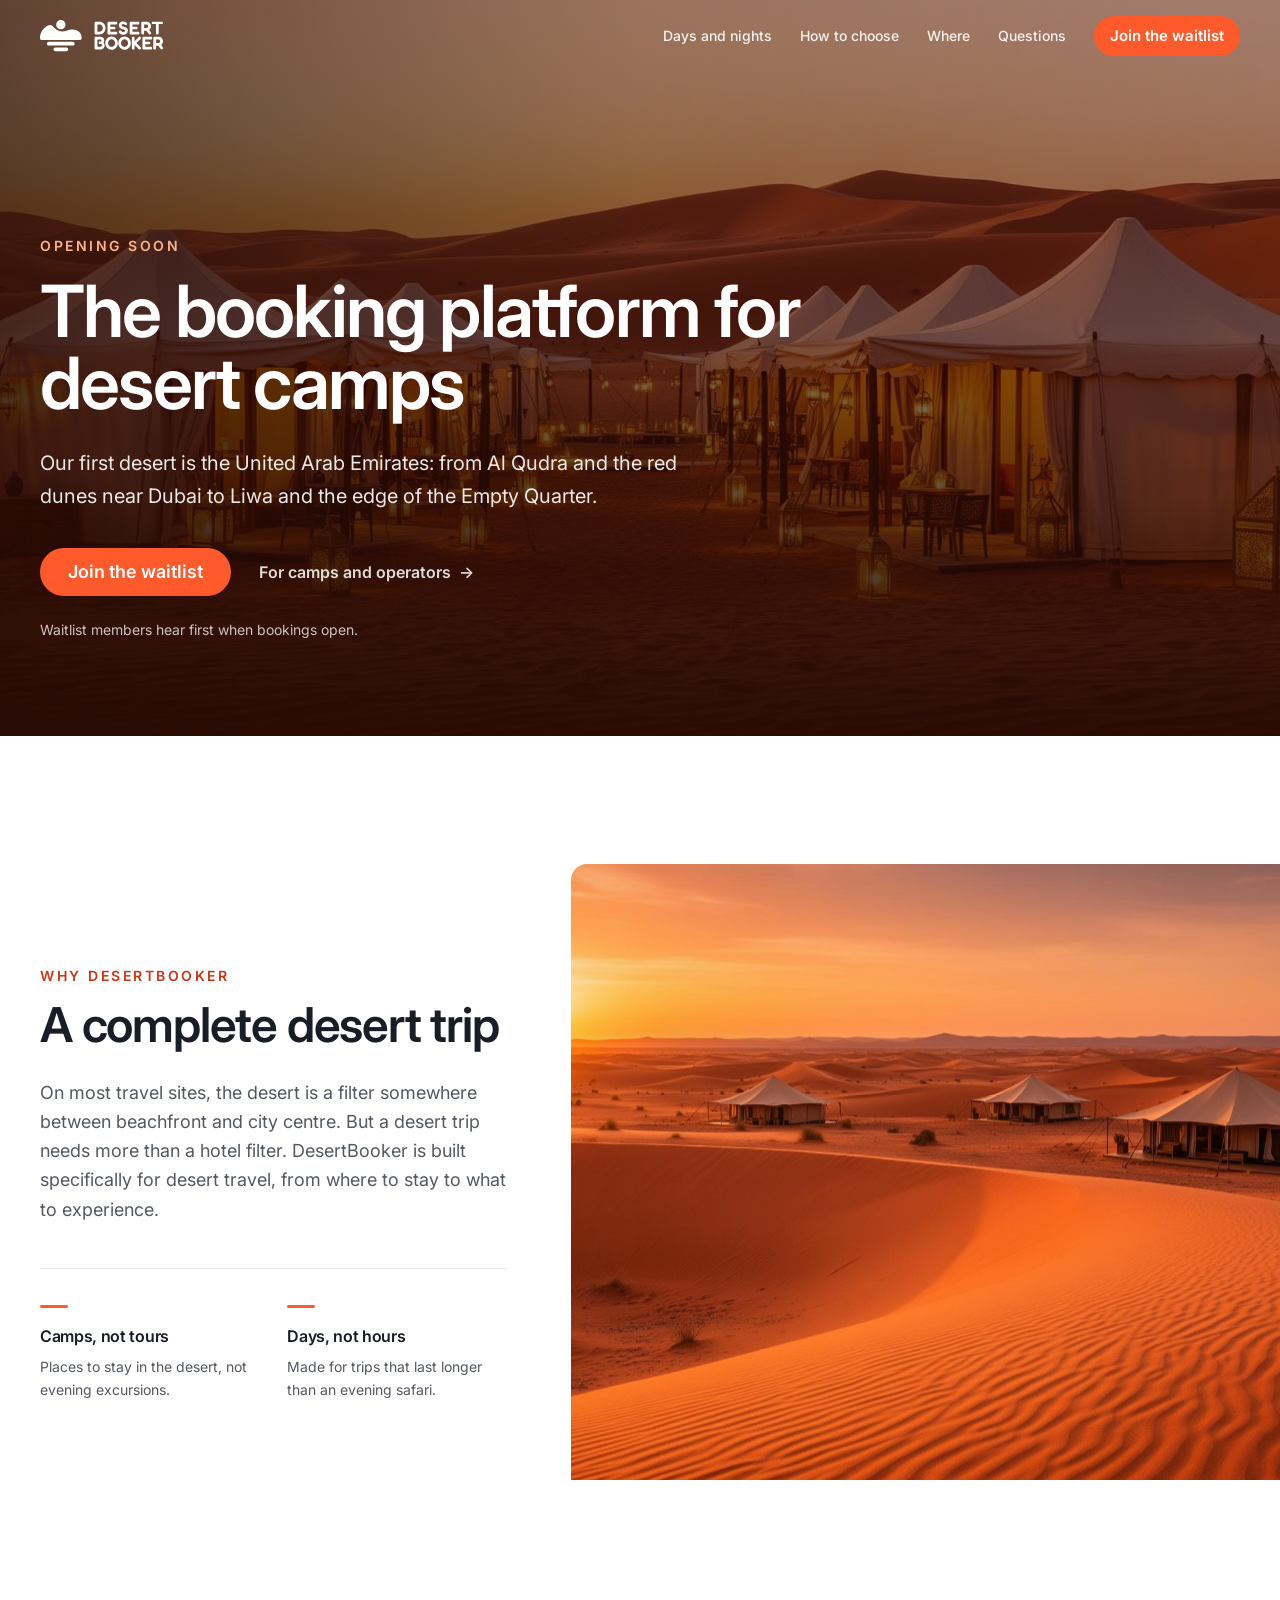
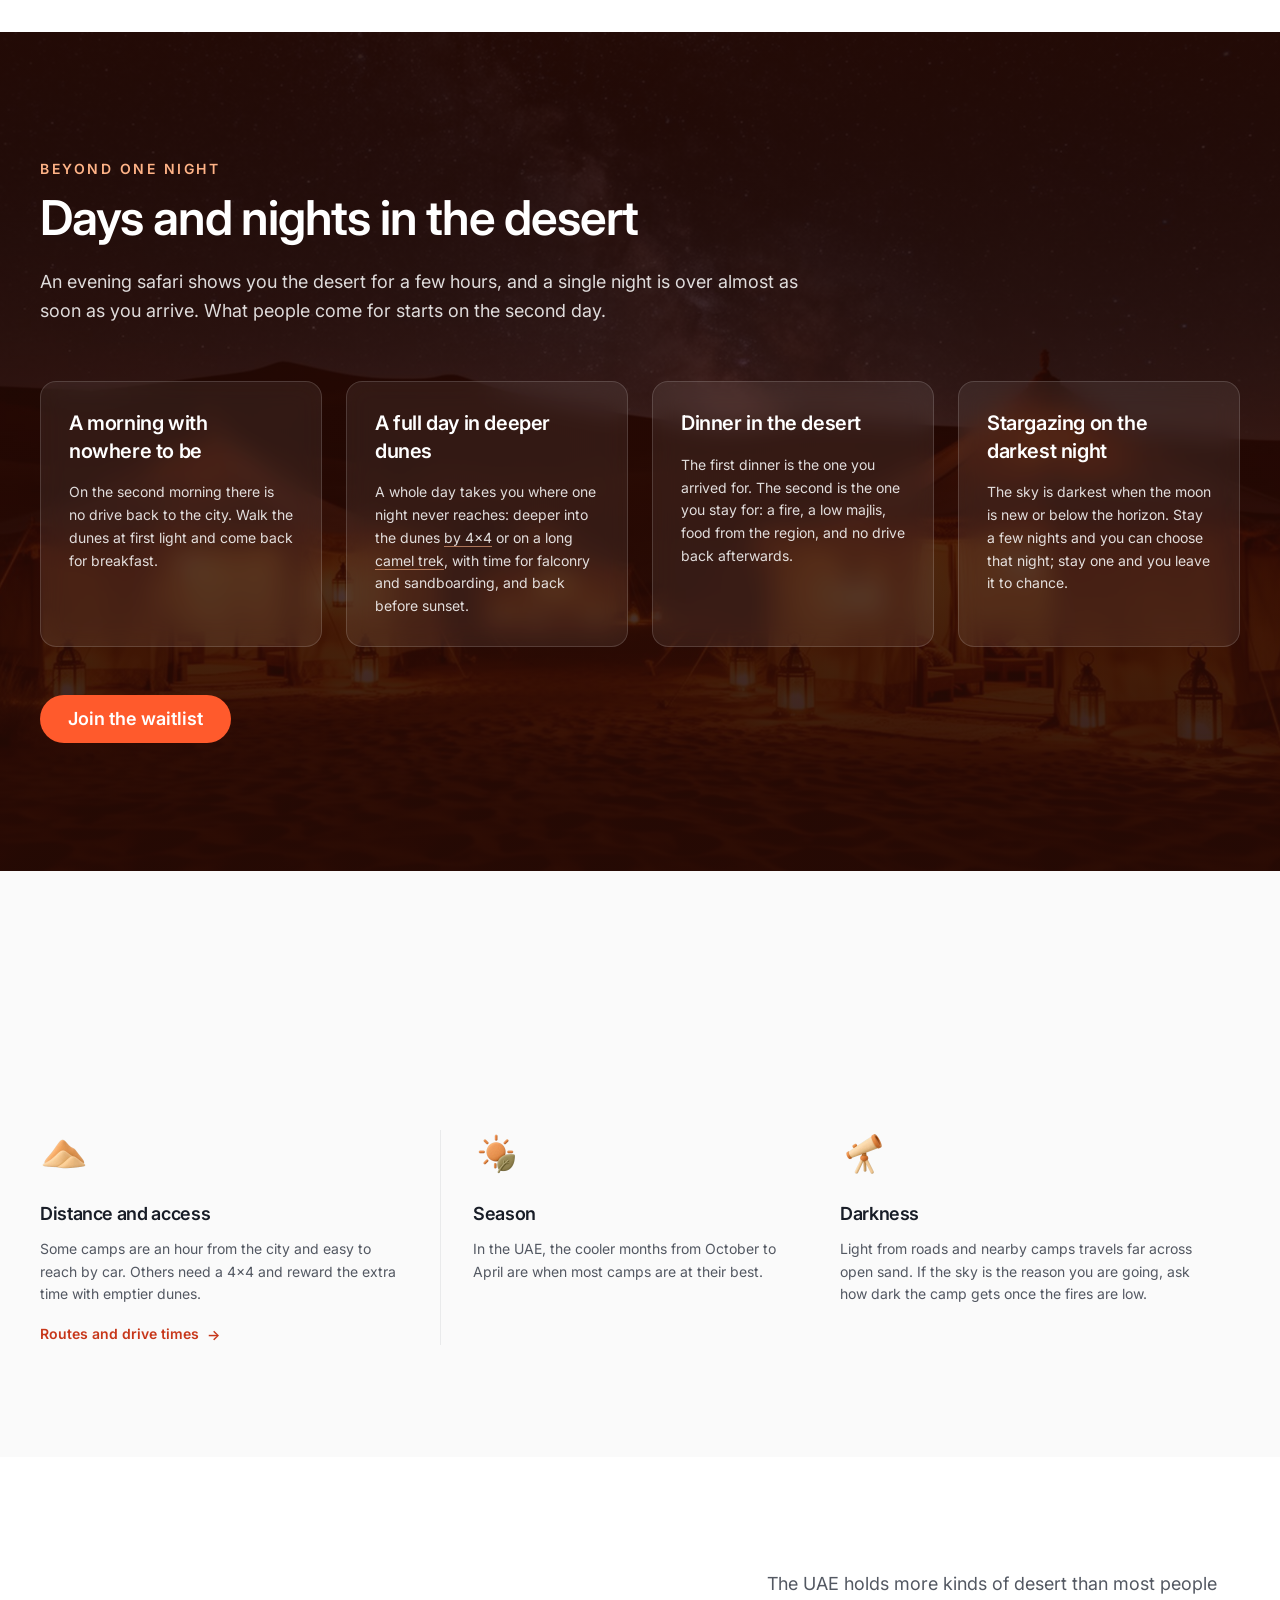
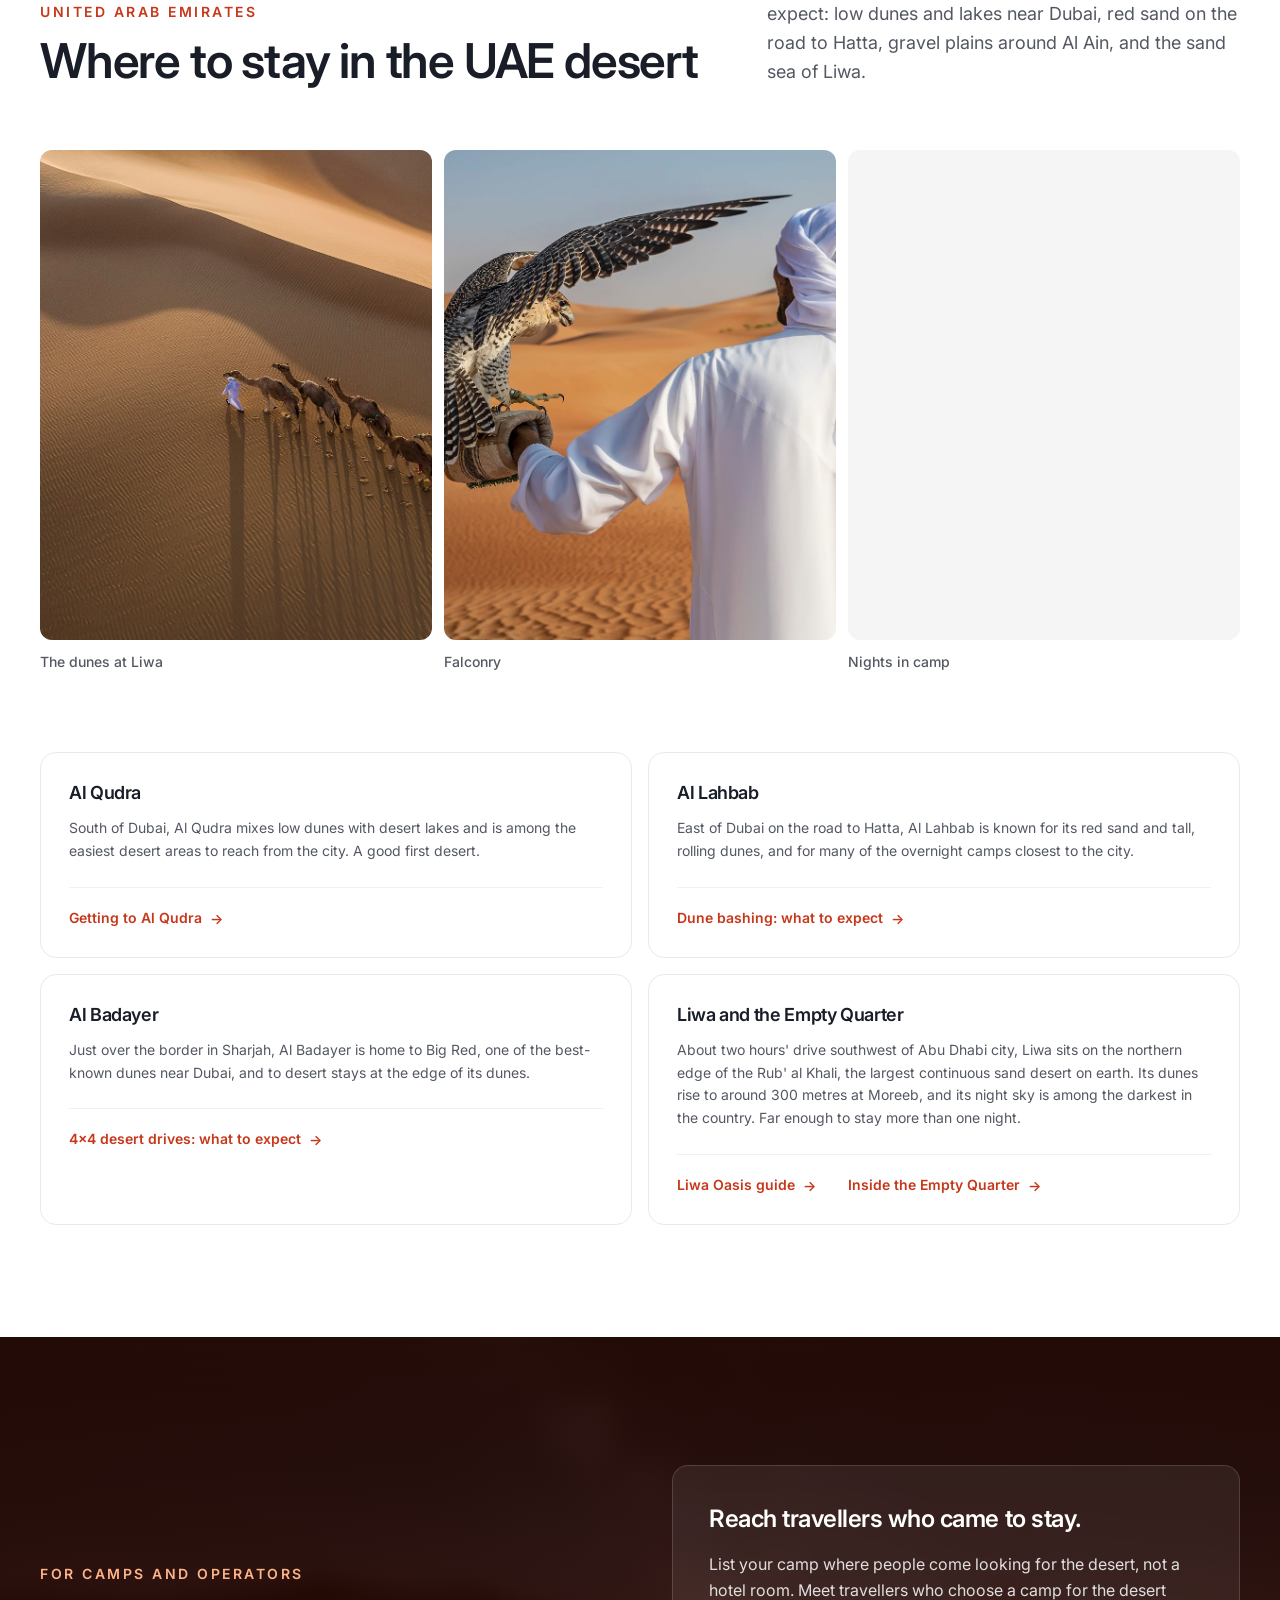
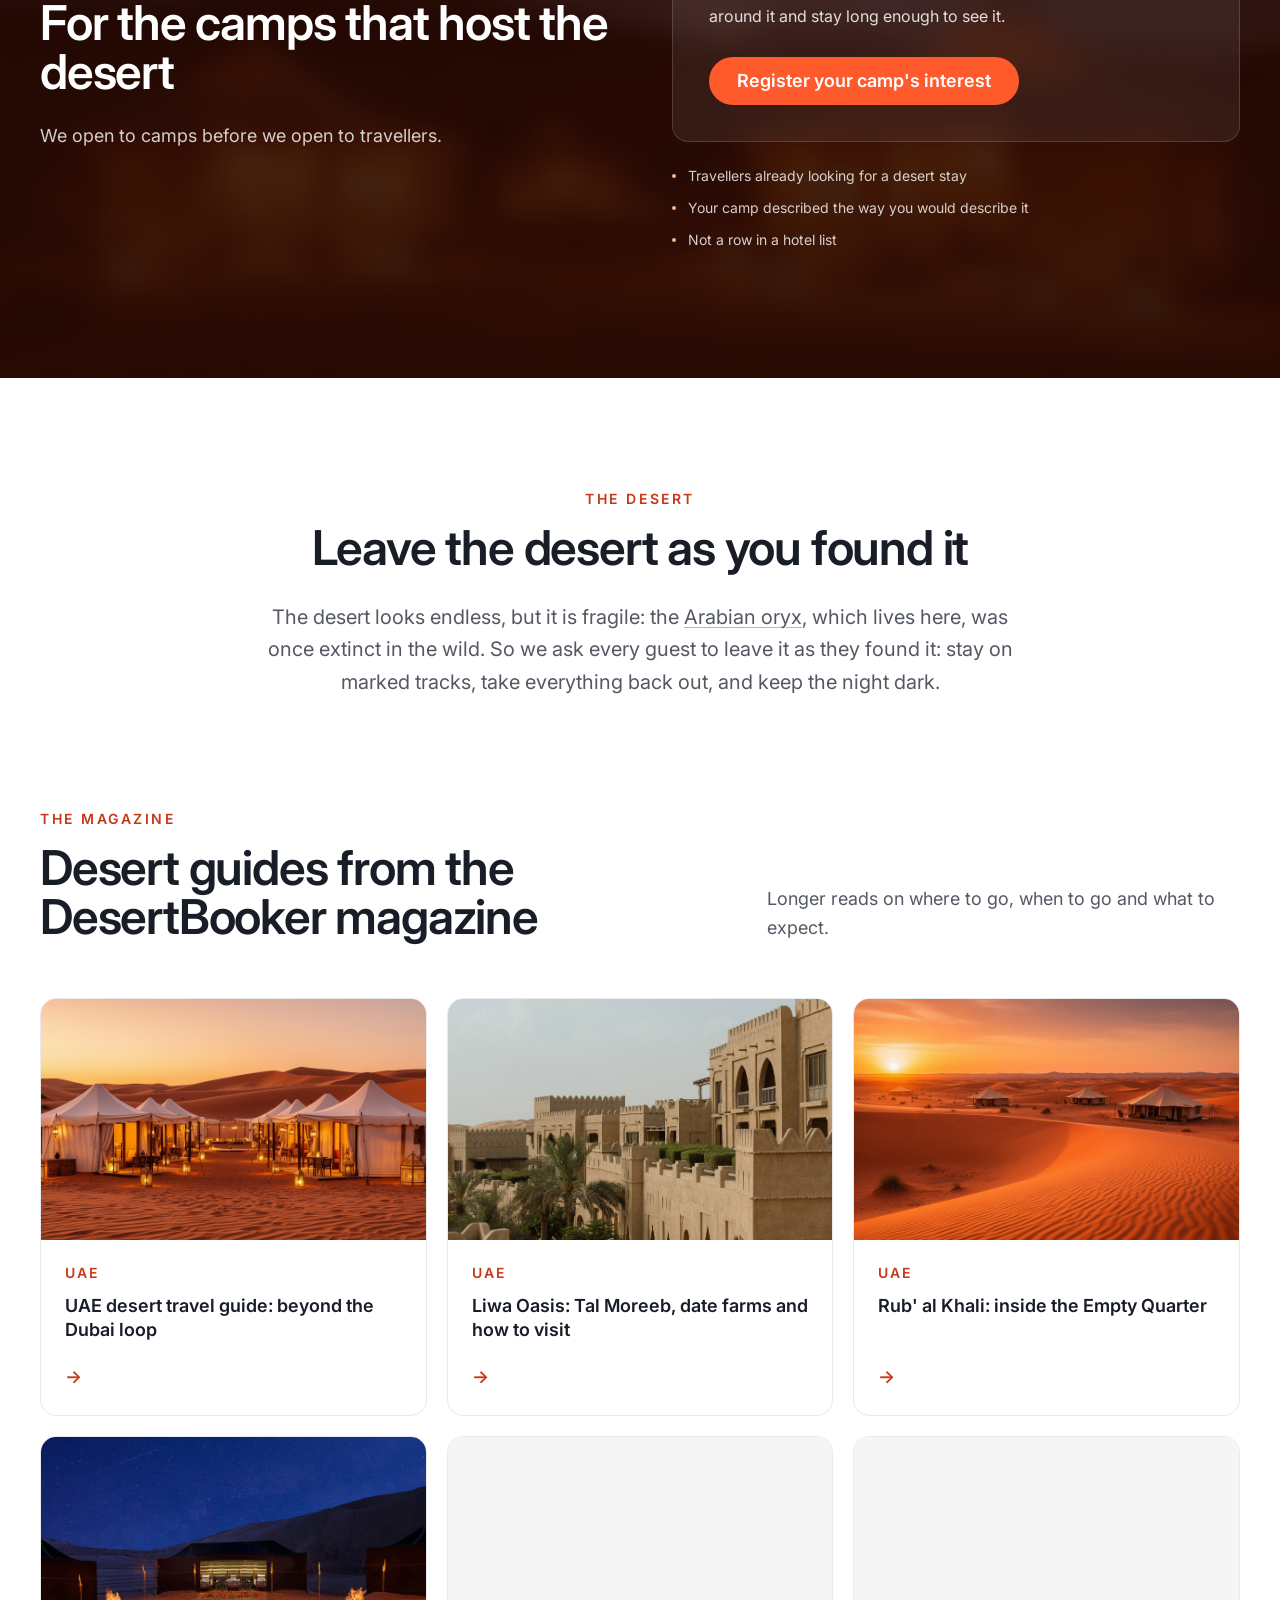
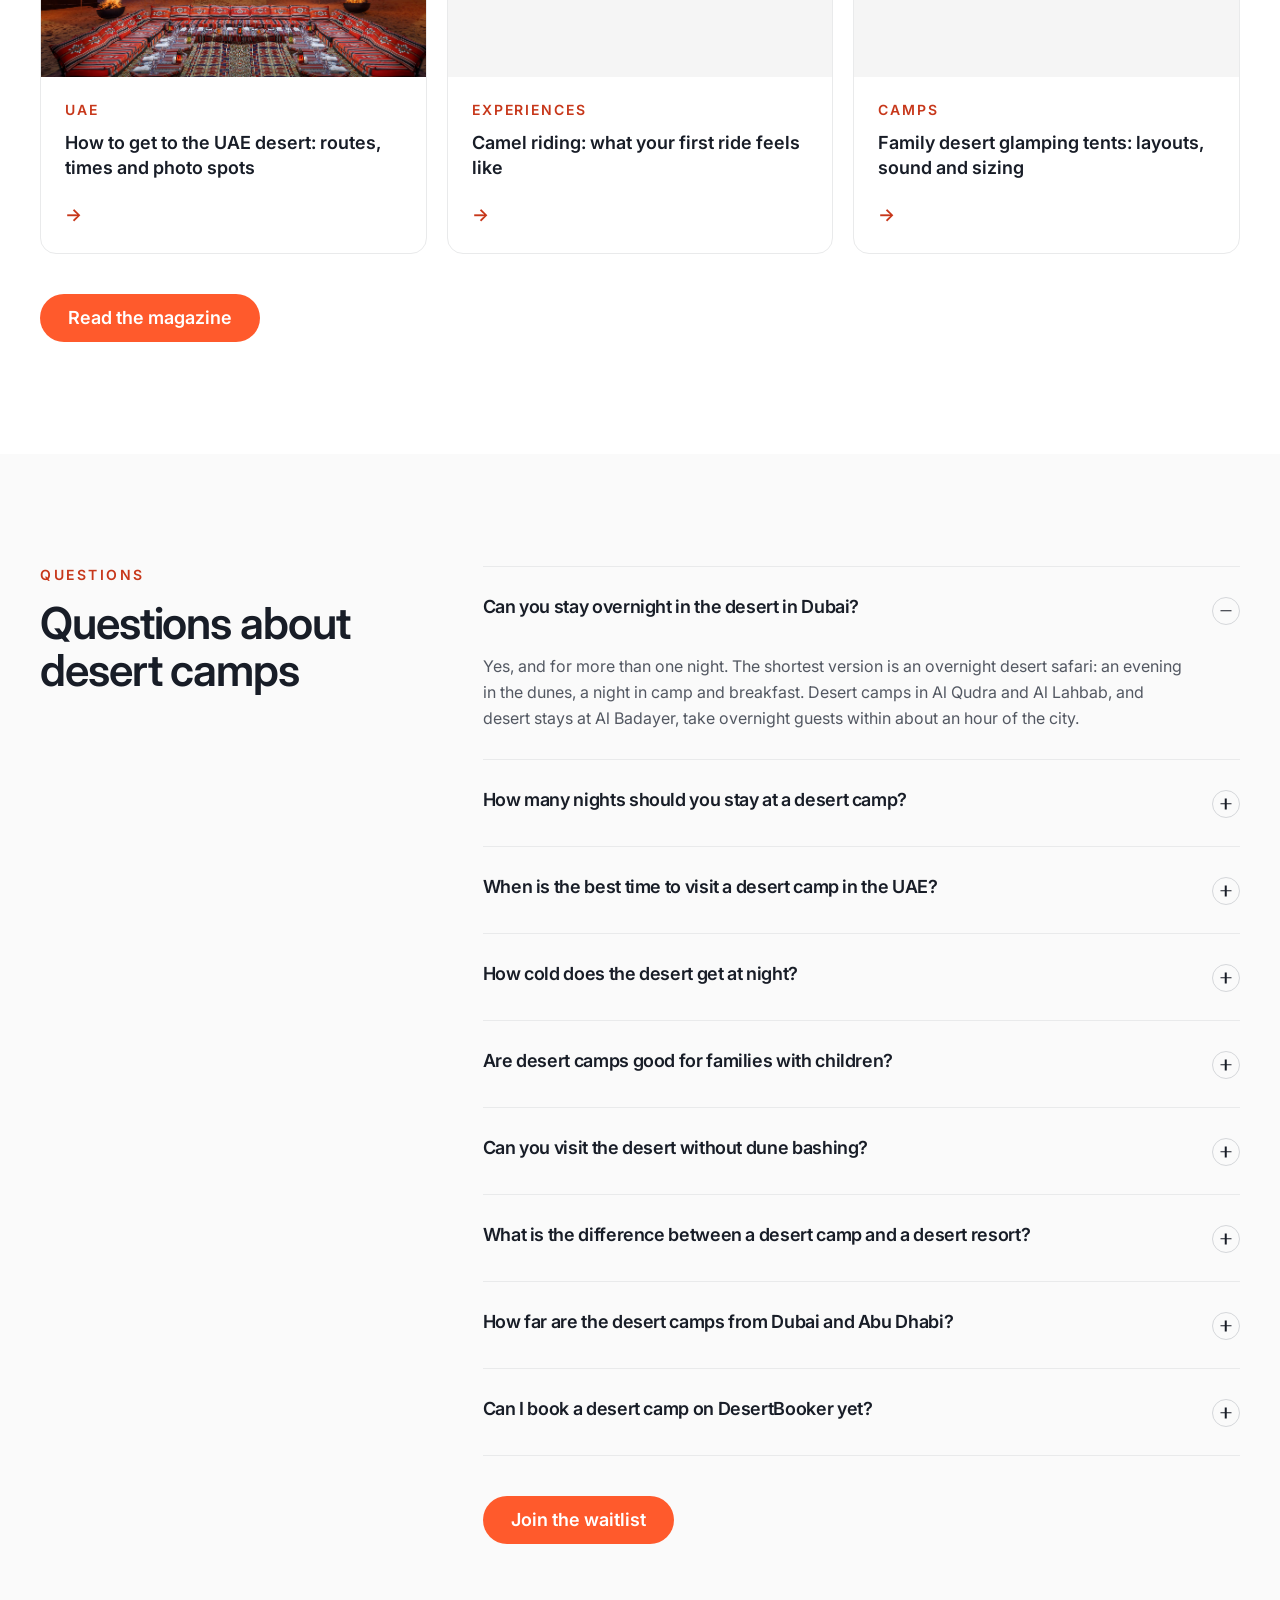
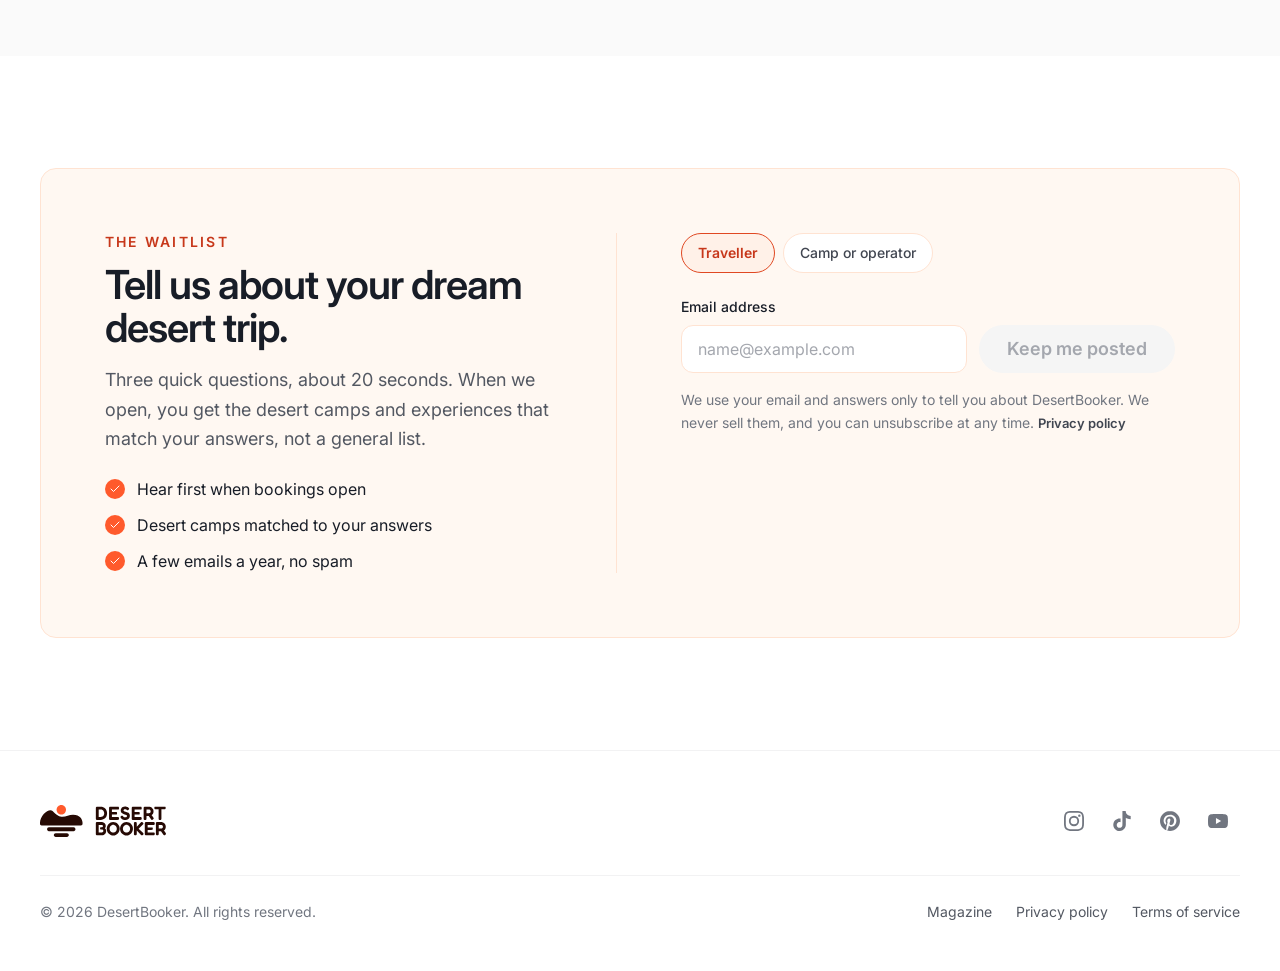
==== commit 8311591f: "Publish About preview: Why section rewrite, fourth choosing factor removed" ====
--- a/index.html
+++ b/index.html
@@ -12,7 +12,7 @@
       content="Desert camps in Dubai and across the UAE, from Al Qudra to Liwa and the Empty Quarter. Where to stay, when to go, and why one night is not enough."
     />
     <link rel="icon" href="./assets/favicon-jxfTdqj_.svg" type="image/svg+xml" />
-    <script type="module" crossorigin src="./assets/about-B5nZXGem.js"></script>
+    <script type="module" crossorigin src="./assets/about-CT1mrDjs.js"></script>
     <link rel="modulepreload" crossorigin href="./assets/index-CpfMVeaC.js">
     <link rel="stylesheet" crossorigin href="./assets/index-xq3ehVVG.css">
     <link rel="stylesheet" crossorigin href="./assets/about-BlevNSXR.css">
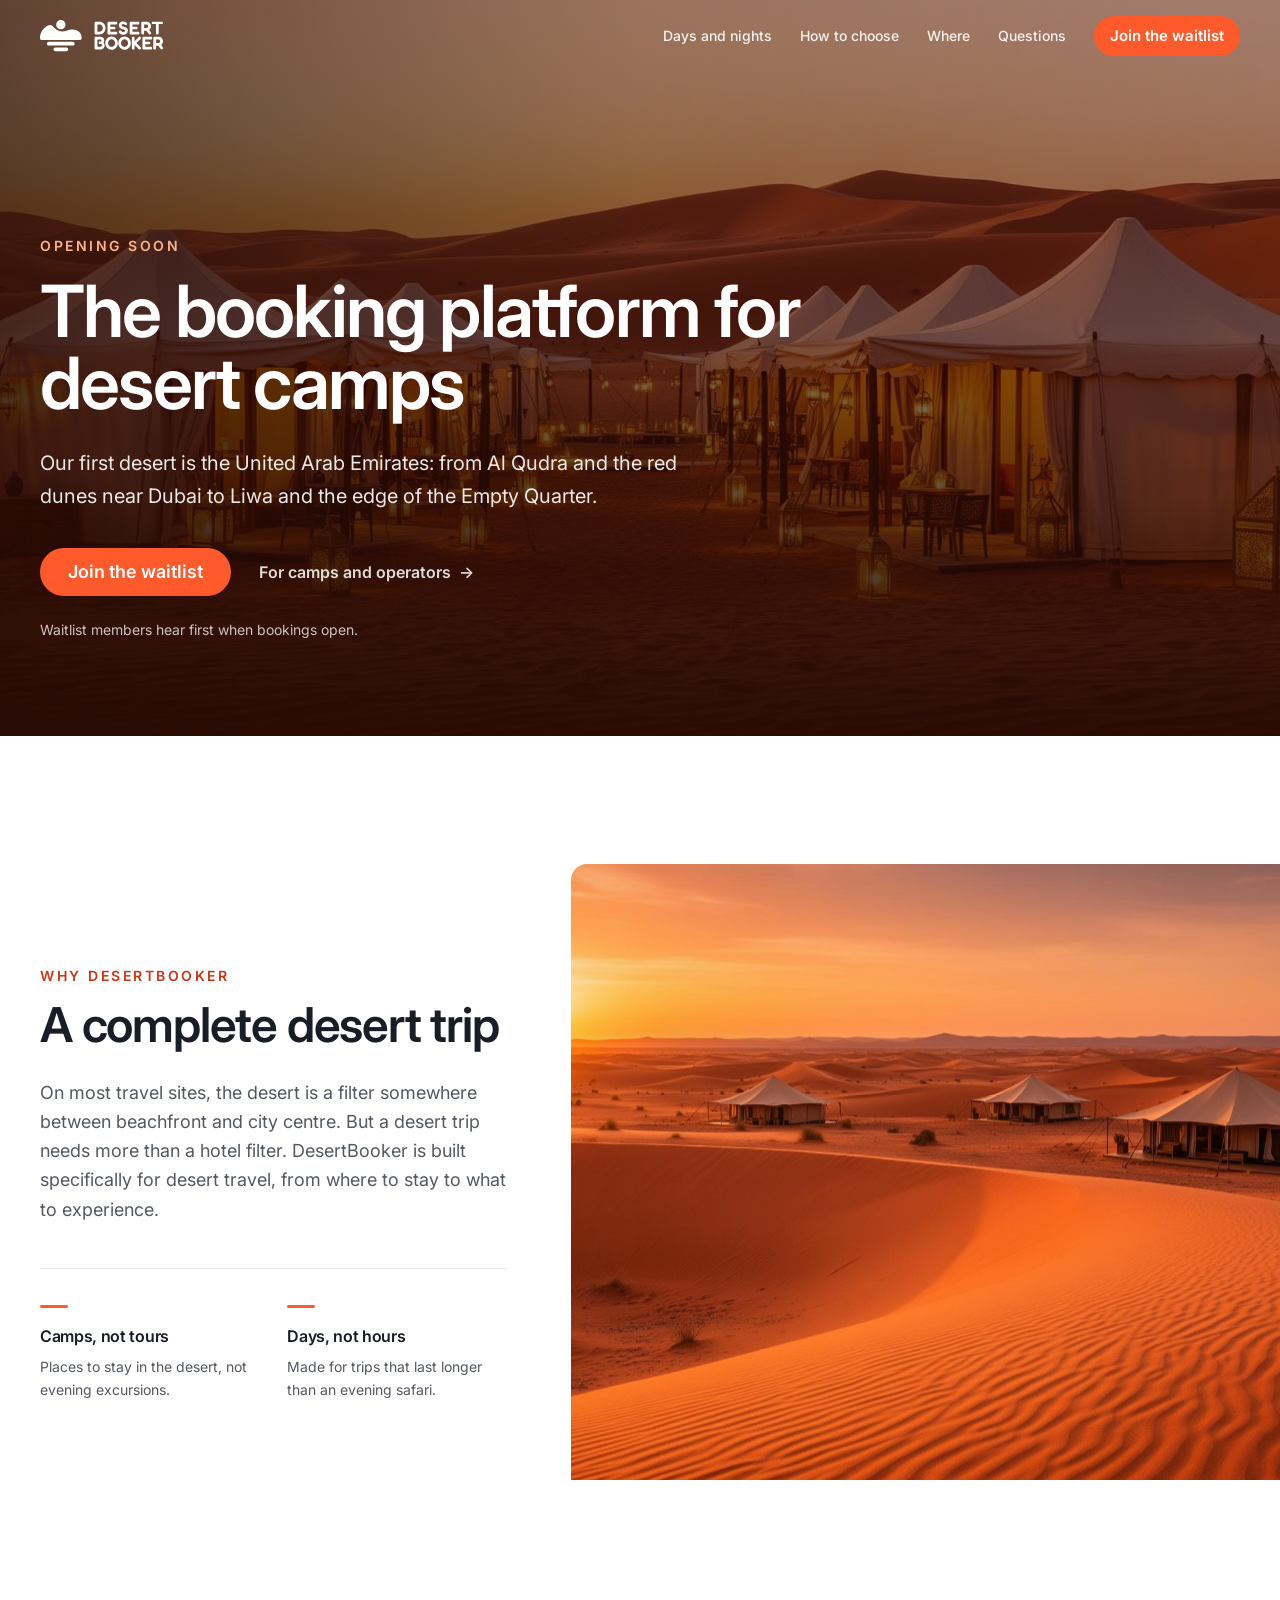
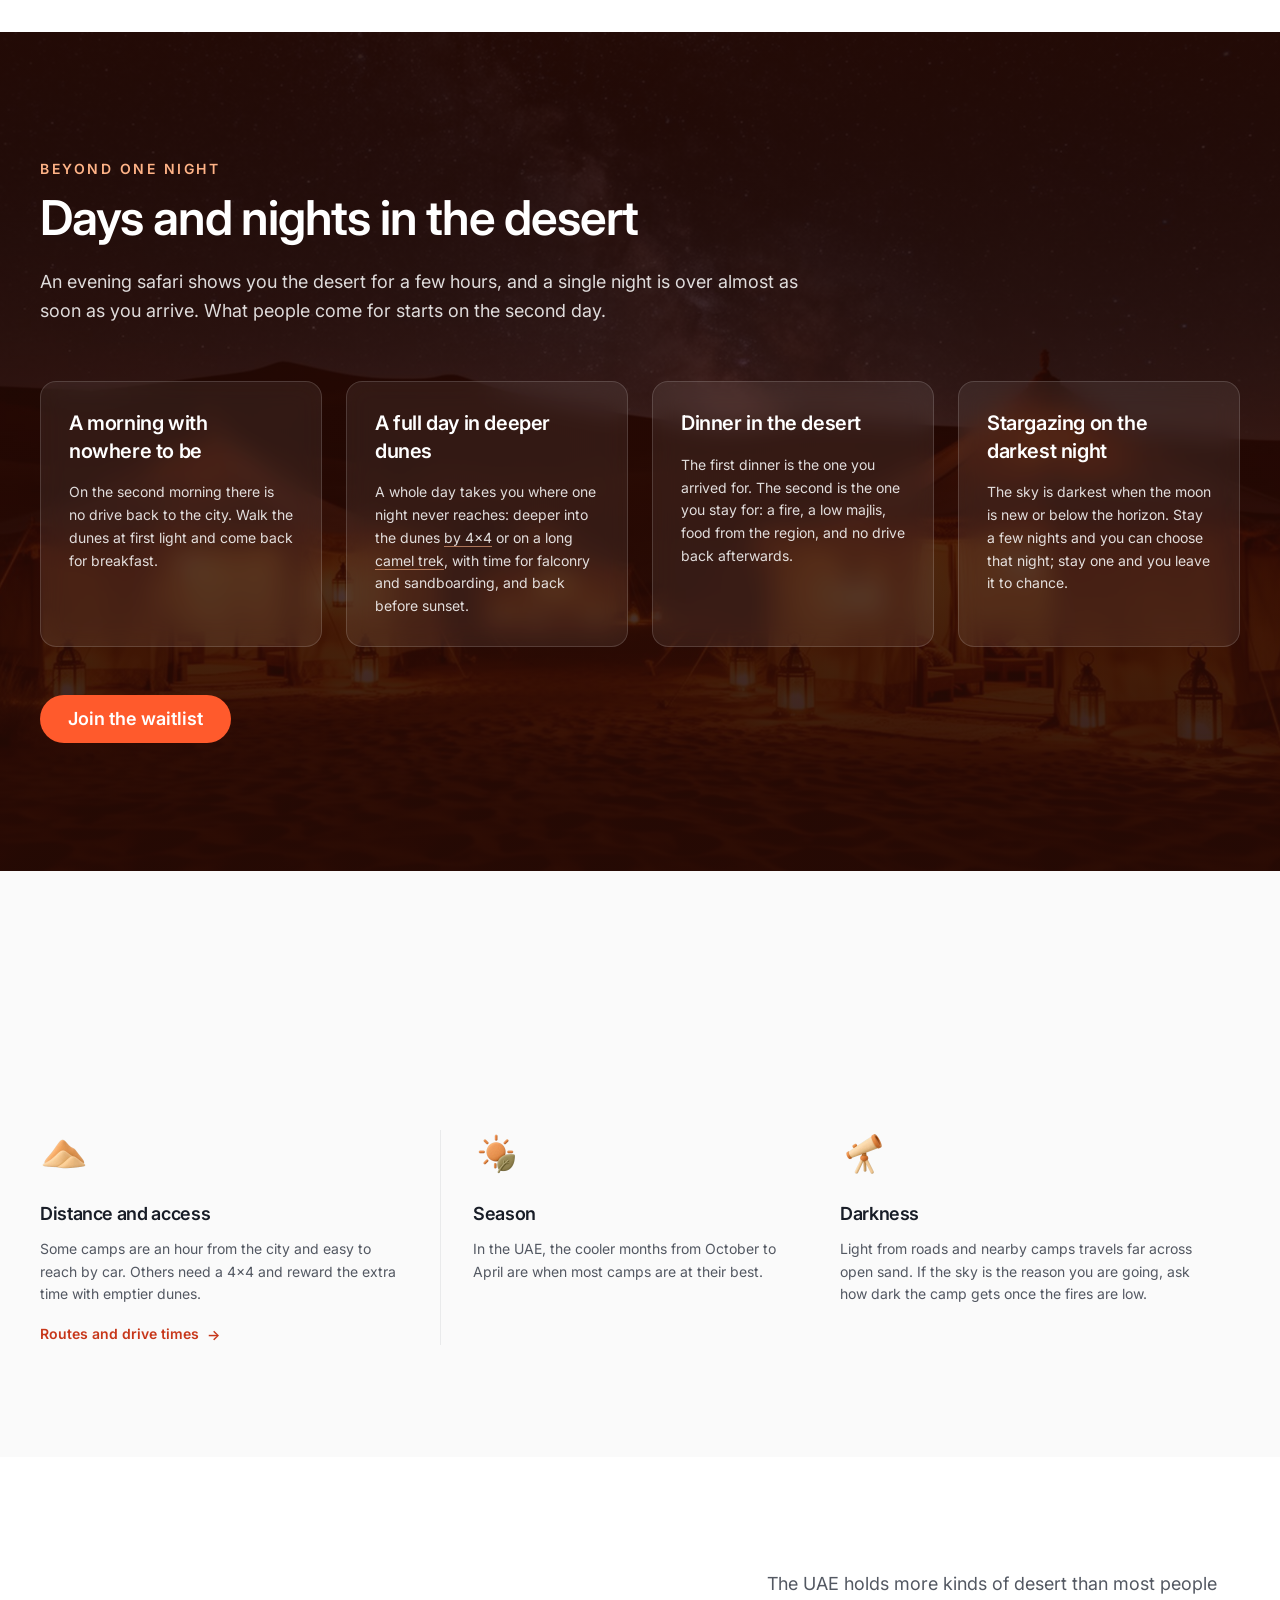
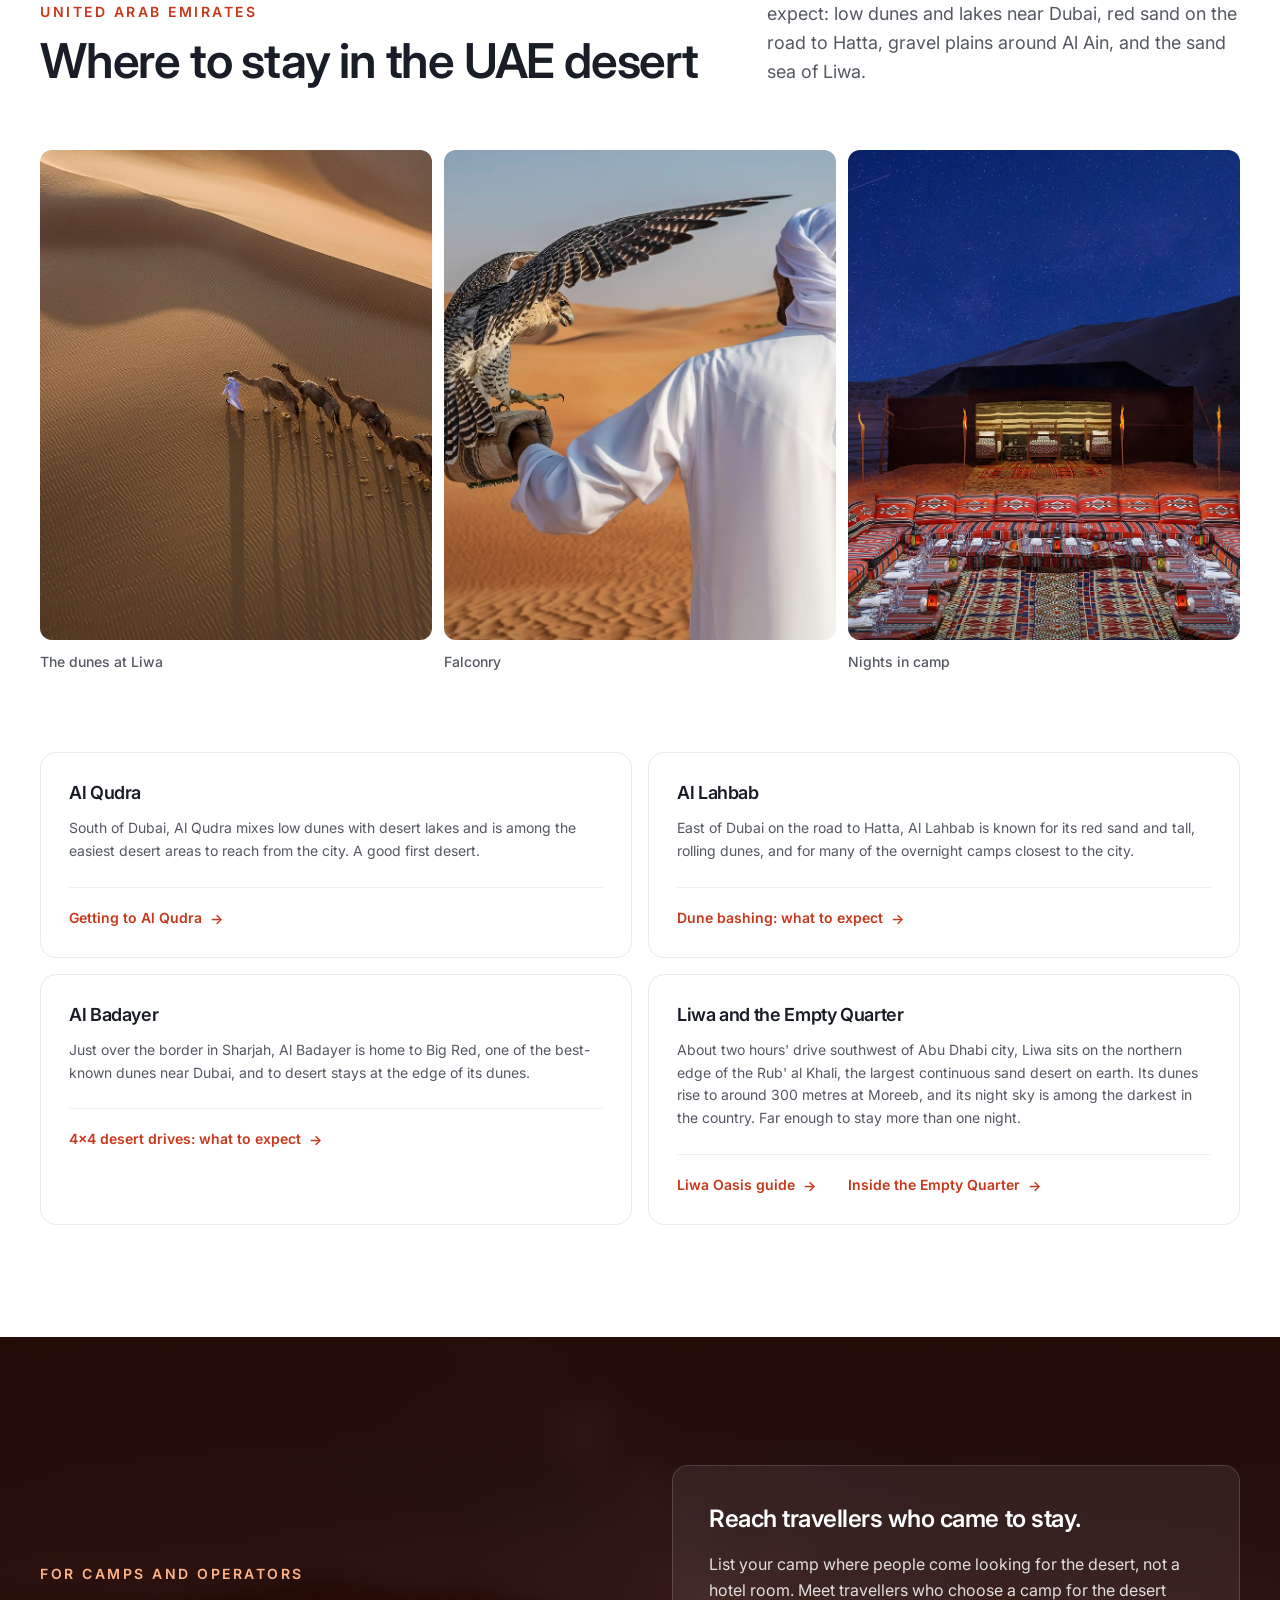
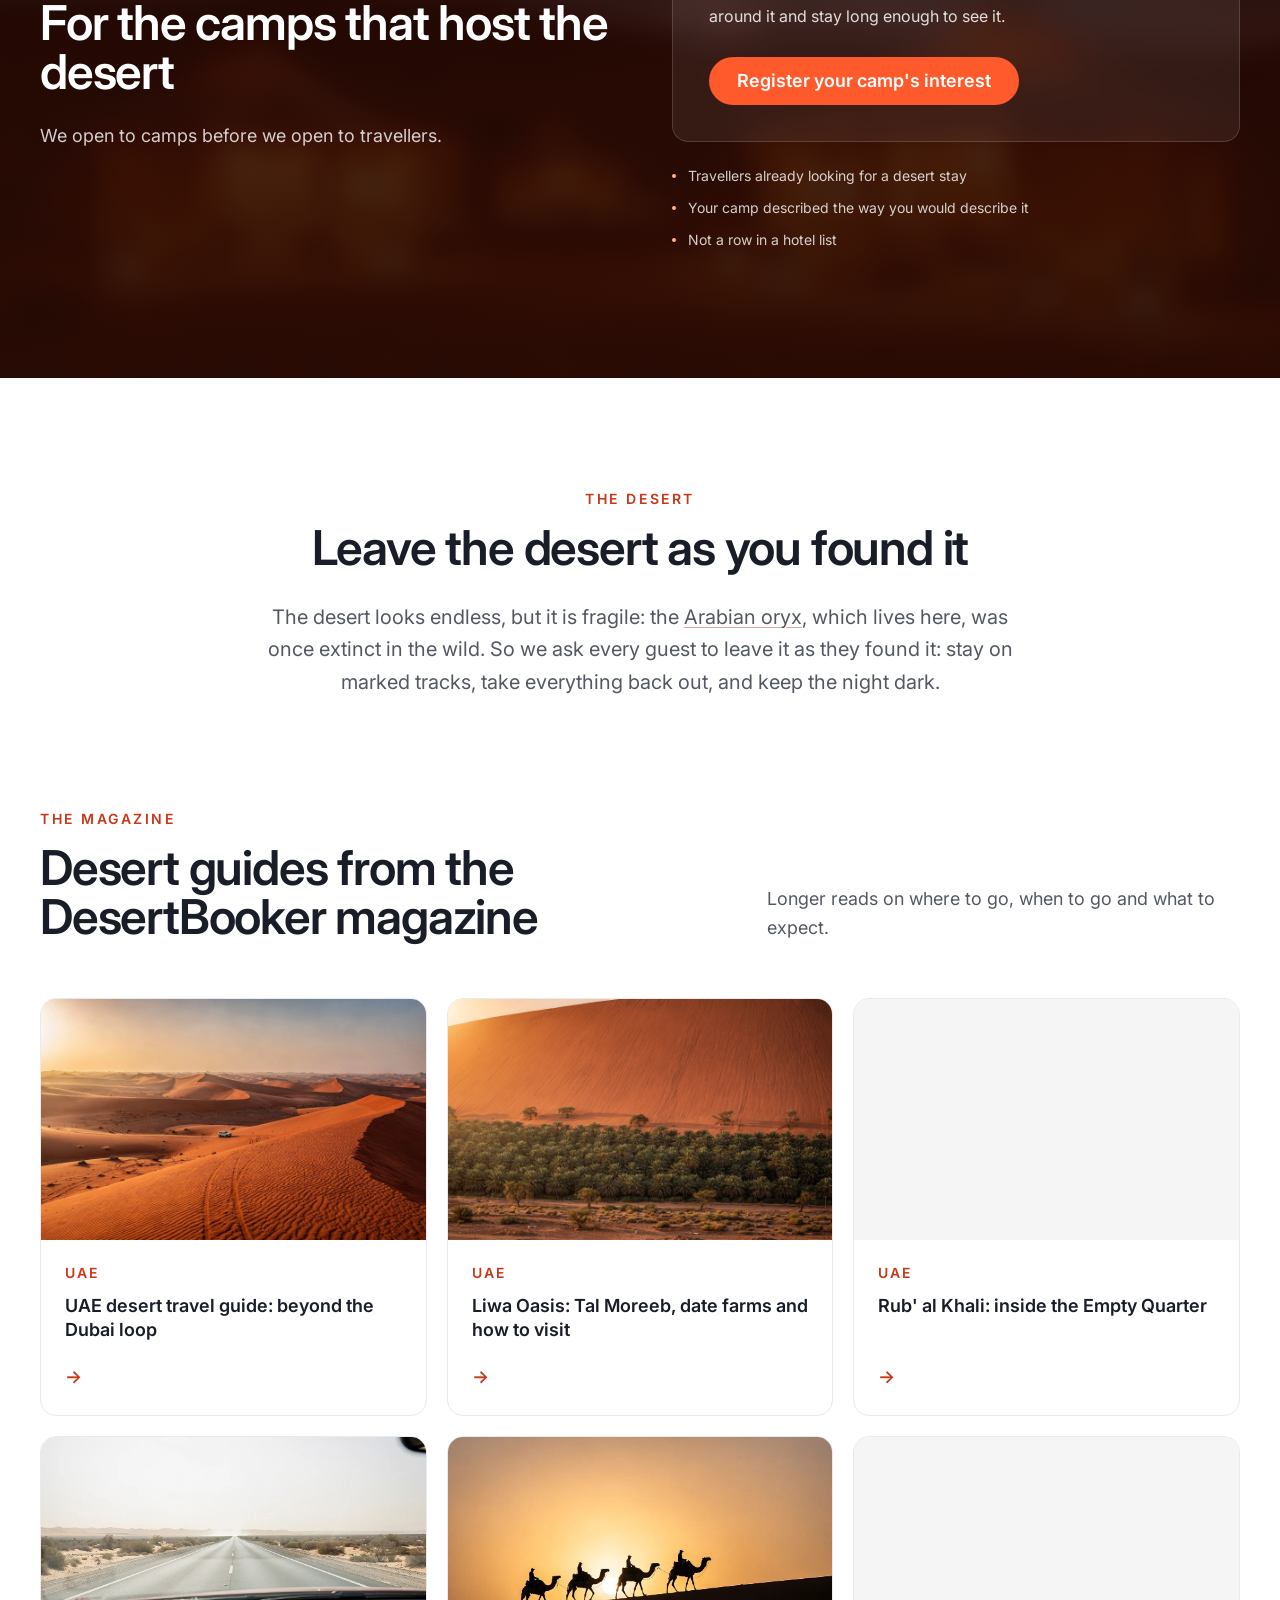
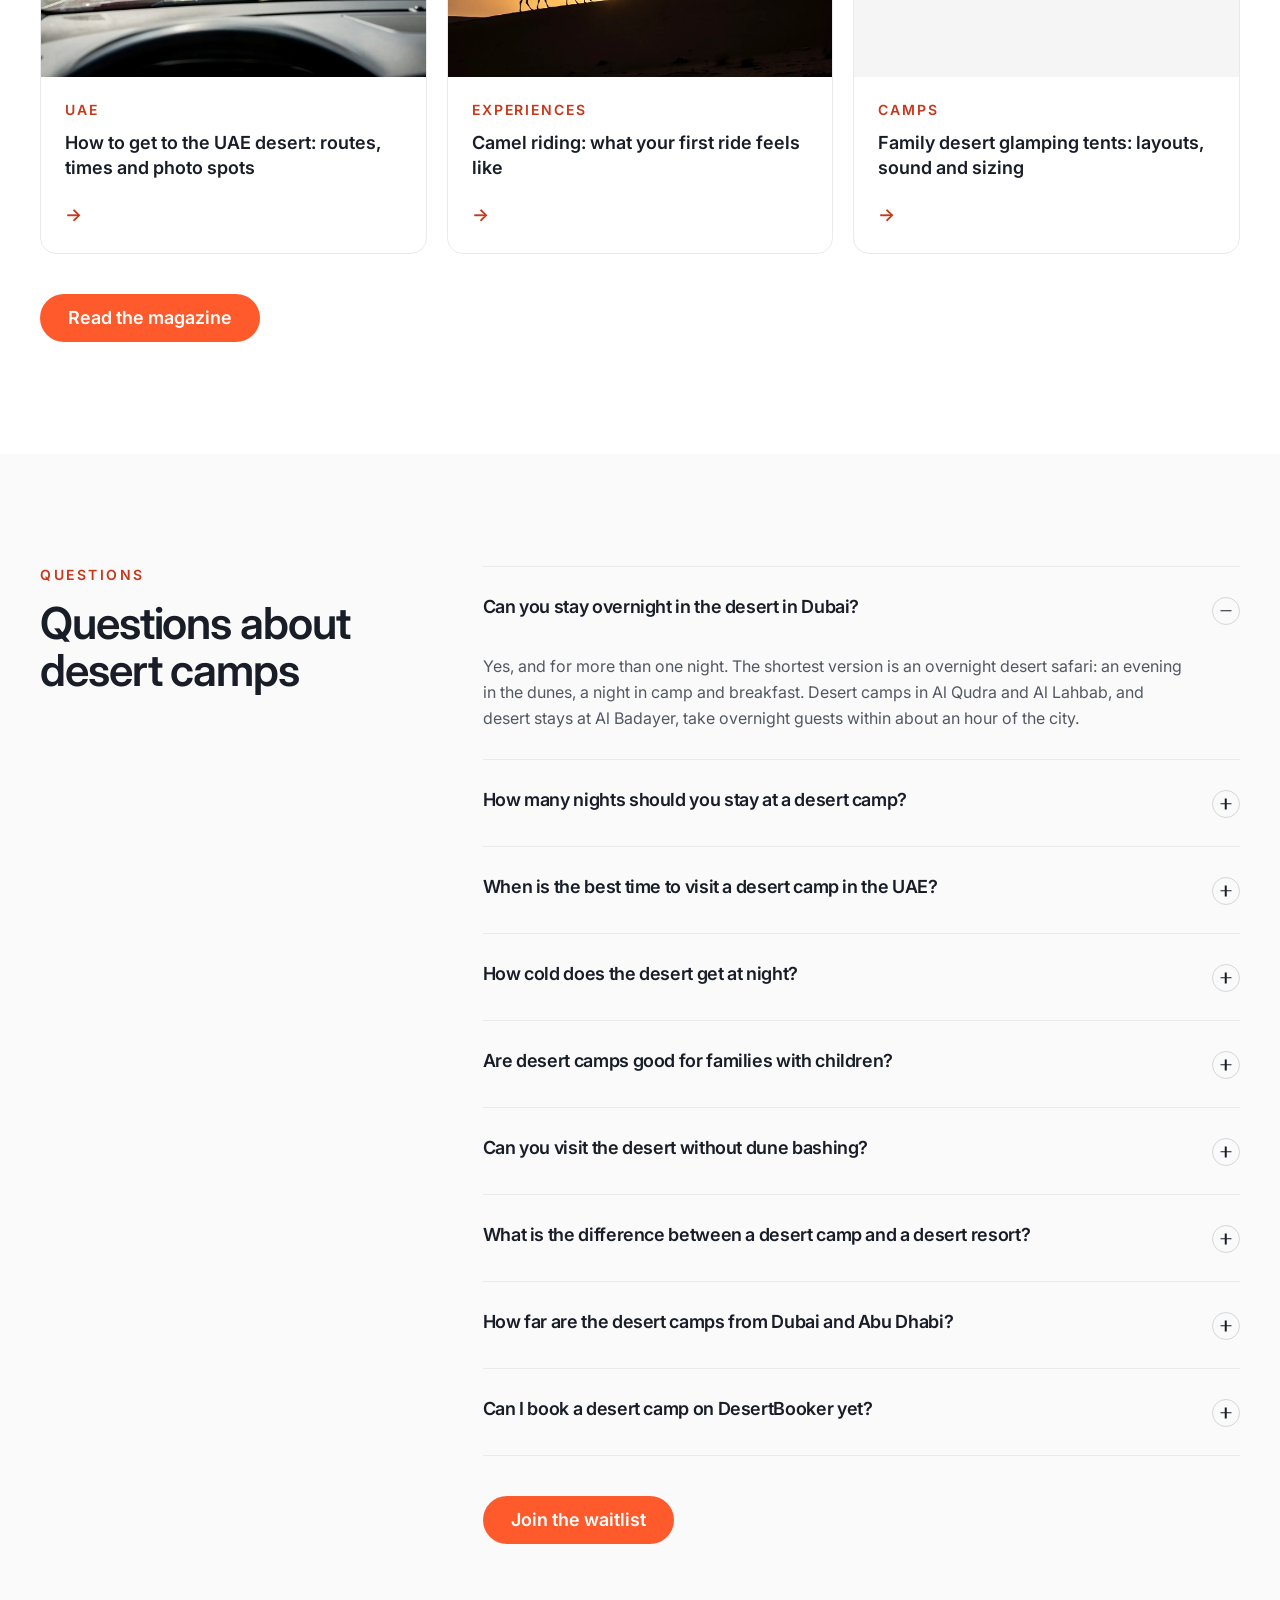
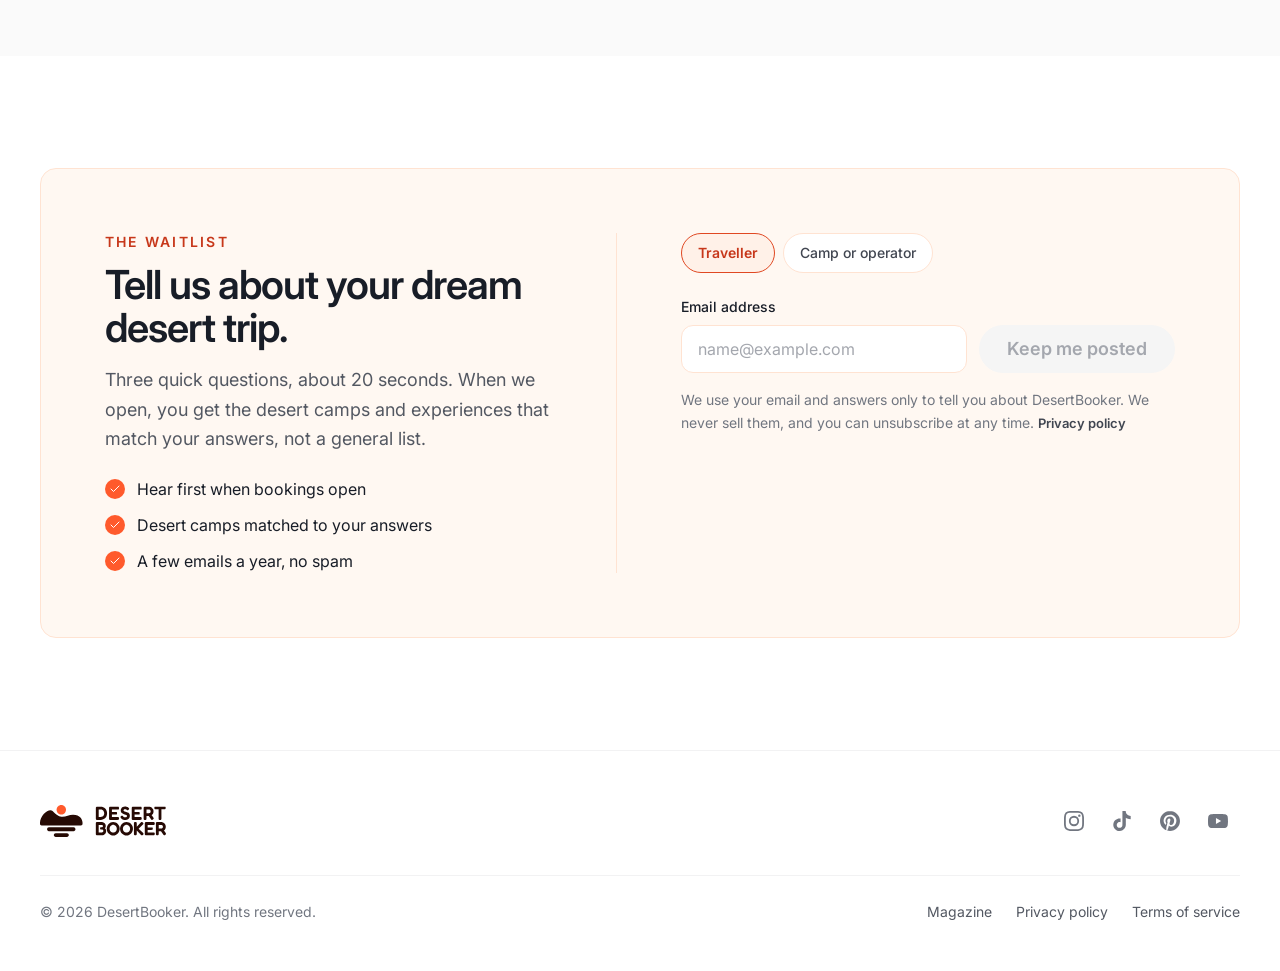
==== commit 2dc2317f: "Publish About preview (main @ 6fb030c): full mobile copy, named final action, article images" ====
--- a/index.html
+++ b/index.html
@@ -12,10 +12,10 @@
       content="Desert camps in Dubai and across the UAE, from Al Qudra to Liwa and the Empty Quarter. Where to stay, when to go, and why one night is not enough."
     />
     <link rel="icon" href="./assets/favicon-jxfTdqj_.svg" type="image/svg+xml" />
-    <script type="module" crossorigin src="./assets/about-CT1mrDjs.js"></script>
+    <script type="module" crossorigin src="./assets/about-BDQGCjBJ.js"></script>
     <link rel="modulepreload" crossorigin href="./assets/index-CpfMVeaC.js">
     <link rel="stylesheet" crossorigin href="./assets/index-xq3ehVVG.css">
-    <link rel="stylesheet" crossorigin href="./assets/about-BlevNSXR.css">
+    <link rel="stylesheet" crossorigin href="./assets/about-aKAs-EUY.css">
   </head>
   <body>
     <div id="root"></div>
--- a/assets/about-aKAs-EUY.css
+++ b/assets/about-aKAs-EUY.css
@@ -0,0 +1 @@
+._reveal_qfo9y_36{transition:opacity .7s cubic-bezier(.16,1,.3,1) var(--reveal-delay, 0ms),translate .7s cubic-bezier(.16,1,.3,1) var(--reveal-delay, 0ms)}._revealHero_qfo9y_42{transition:opacity .9s cubic-bezier(.16,1,.3,1) var(--reveal-delay, 0ms),translate .9s cubic-bezier(.16,1,.3,1) var(--reveal-delay, 0ms)}@media (scripting: enabled){._reveal_qfo9y_36,._revealHero_qfo9y_42{opacity:0;translate:0 1.5rem}._reveal_qfo9y_36[data-in=true],._revealHero_qfo9y_42[data-in=true]{opacity:1;translate:0 0}}@keyframes _aboutDrift_qfo9y_1{0%{scale:1.06;translate:0 0}to{scale:1.16;translate:0 -1.5%}}._kenburns_qfo9y_74{scale:1.06;animation:_aboutDrift_qfo9y_1 18s cubic-bezier(.25,.1,.25,1) forwards}._parallax_qfo9y_80{translate:0 var(--about-parallax, 0px);will-change:translate}._mediaFrame_qfo9y_86{overflow:hidden}._mediaFrame_qfo9y_86 img{scale:1;transition:scale 1.1s cubic-bezier(.16,1,.3,1)}._nudgeIcon_qfo9y_96{transition:translate .3s cubic-bezier(.16,1,.3,1),rotate .3s cubic-bezier(.16,1,.3,1)}._glass_qfo9y_103{transition:background-color .35s cubic-bezier(.16,1,.3,1),border-color .35s cubic-bezier(.16,1,.3,1)}@media (hover: hover){._glass_qfo9y_103:hover{background-color:#ffffff24;border-color:#ffffff47}._mediaHover_qfo9y_115:hover ._mediaFrame_qfo9y_86 img{scale:1.04}._nudge_qfo9y_96:hover ._nudgeIcon_qfo9y_96{translate:0 -.1875rem;rotate:-4deg}}._snapRow_qfo9y_126{scroll-snap-type:x mandatory;scrollbar-width:none;-webkit-overflow-scrolling:touch;overscroll-behavior-x:contain}._snapRow_qfo9y_126::-webkit-scrollbar{display:none}._snapRow_qfo9y_126>*>*{scroll-snap-align:start}._bar_qfo9y_142{transition:background-color .45s cubic-bezier(.16,1,.3,1),border-color .45s cubic-bezier(.16,1,.3,1),box-shadow .45s cubic-bezier(.16,1,.3,1)}._lockup_qfo9y_149{transition:opacity .35s cubic-bezier(.16,1,.3,1)}@media (prefers-reduced-motion: reduce){._reveal_qfo9y_36,._revealHero_qfo9y_42{opacity:1;translate:0 0;transition:none}._kenburns_qfo9y_74{animation:none;scale:1.06}._parallax_qfo9y_80{translate:0 0;will-change:auto}._mediaFrame_qfo9y_86 img,._nudgeIcon_qfo9y_96,._glass_qfo9y_103,._bar_qfo9y_142,._lockup_qfo9y_149{transition:none}._mediaHover_qfo9y_115:hover ._mediaFrame_qfo9y_86 img{scale:1}._nudge_qfo9y_96:hover ._nudgeIcon_qfo9y_96{translate:0 0;rotate:0deg}}._progress_qfo9y_199{transition:width .45s cubic-bezier(.16,1,.3,1)}@keyframes _aboutDoneMark_qfo9y_1{0%{opacity:0;scale:.8}to{opacity:1;scale:1}}._doneMark_qfo9y_215{animation:_aboutDoneMark_qfo9y_1 .5s cubic-bezier(.16,1,.3,1) both}._readCard_qfo9y_223{transition:border-color .3s cubic-bezier(.16,1,.3,1),box-shadow .3s cubic-bezier(.16,1,.3,1),translate .3s cubic-bezier(.16,1,.3,1)}._readCard_qfo9y_223 img{scale:1;transition:scale .9s cubic-bezier(.16,1,.3,1)}._readArrow_qfo9y_235{transition:translate .3s cubic-bezier(.16,1,.3,1)}@media (hover: hover){._readCard_qfo9y_223:hover{translate:0 -.125rem}._readCard_qfo9y_223:hover img{scale:1.05}._readCard_qfo9y_223:hover ._readArrow_qfo9y_235,._arrowLink_qfo9y_253:hover ._readArrow_qfo9y_235{translate:.1875rem 0}}._qMark_qfo9y_259:before,._qMark_qfo9y_259:after{content:"";position:absolute;left:50%;top:50%;width:.6875rem;height:.09375rem;background:currentColor;translate:-50% -50%}._qMark_qfo9y_259:after{rotate:90deg;transition:opacity .25s cubic-bezier(.16,1,.3,1)}details[open]>summary ._qMark_qfo9y_259:after{opacity:0}@media (prefers-reduced-motion: reduce){._progress_qfo9y_199,._readCard_qfo9y_223,._readCard_qfo9y_223 img,._readArrow_qfo9y_235,._qMark_qfo9y_259:after{transition:none}._doneMark_qfo9y_215{animation:none}._readCard_qfo9y_223:hover{translate:0 0}._readCard_qfo9y_223:hover img{scale:1}._readCard_qfo9y_223:hover ._readArrow_qfo9y_235,._arrowLink_qfo9y_253:hover ._readArrow_qfo9y_235{translate:0 0}}._barFill_qfo9y_329:before{content:"";position:absolute;left:0;right:0;bottom:100%;height:6rem;background:inherit;pointer-events:none}
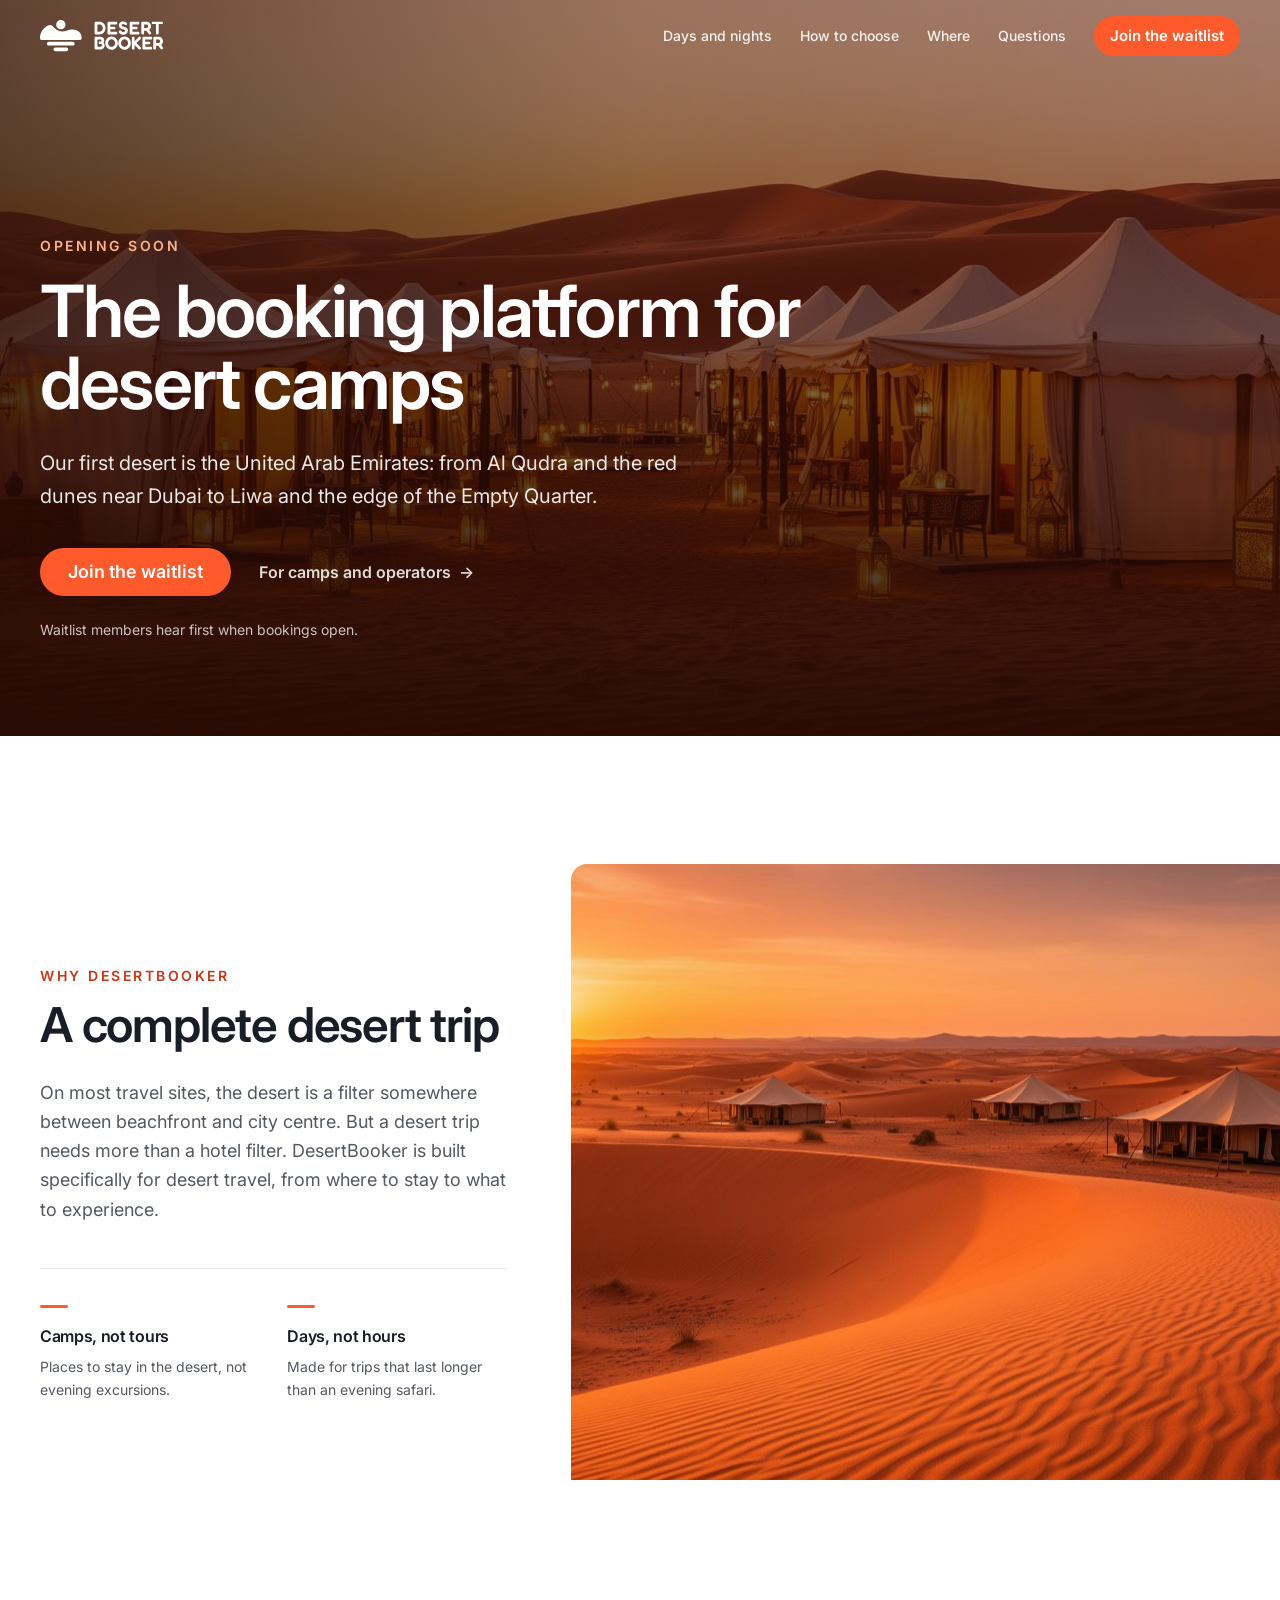
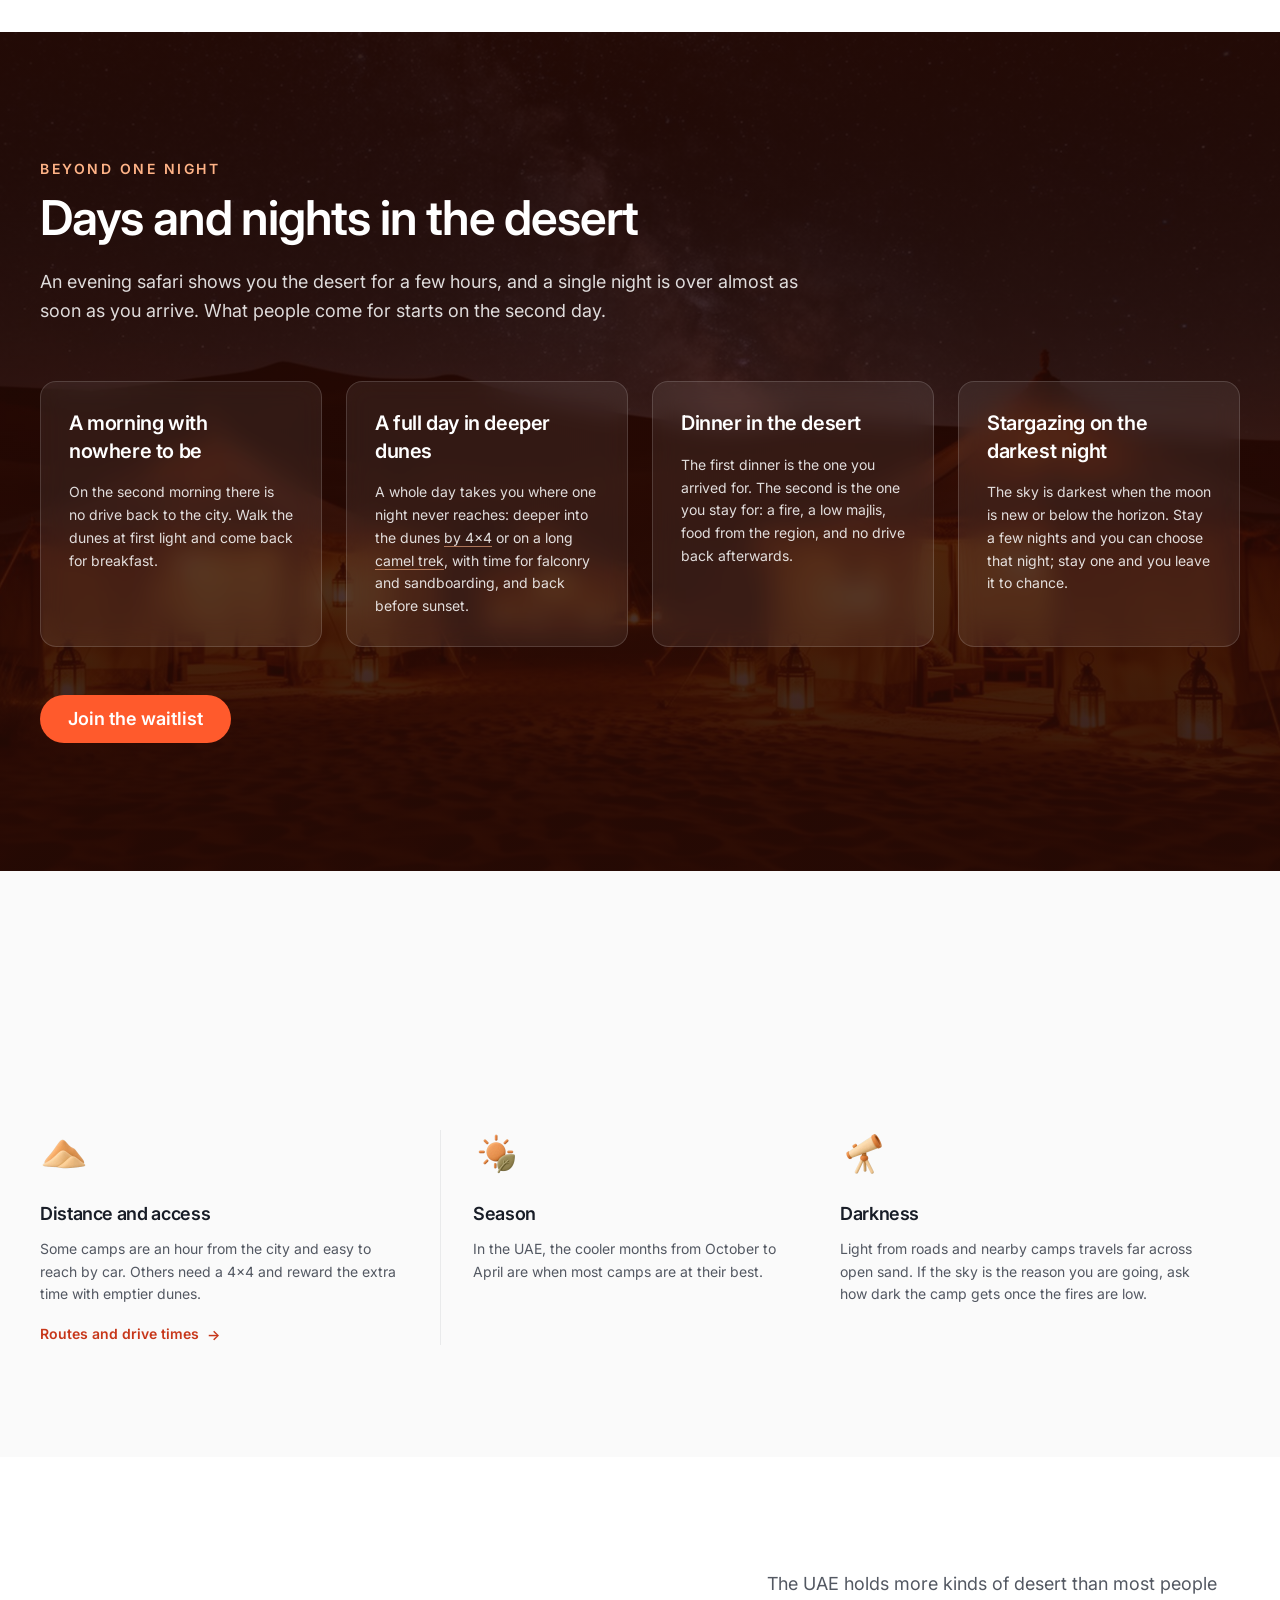
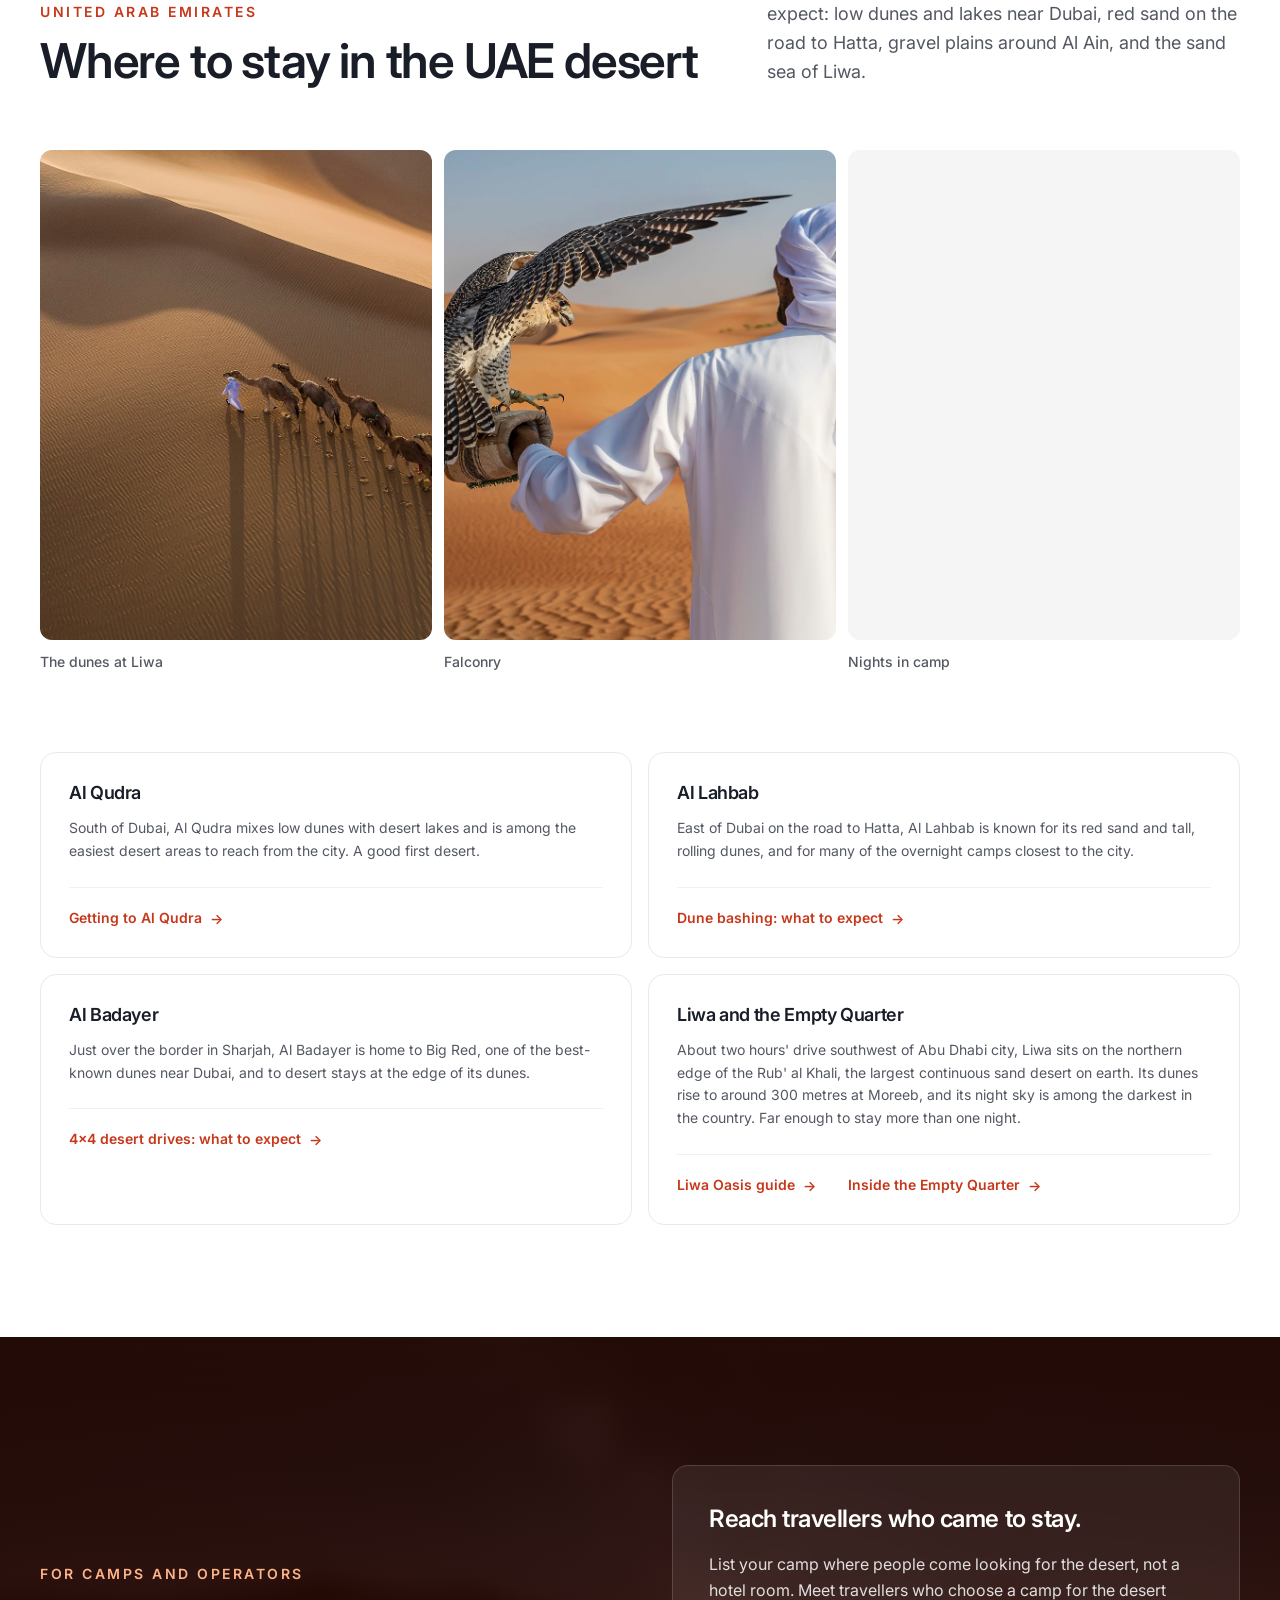
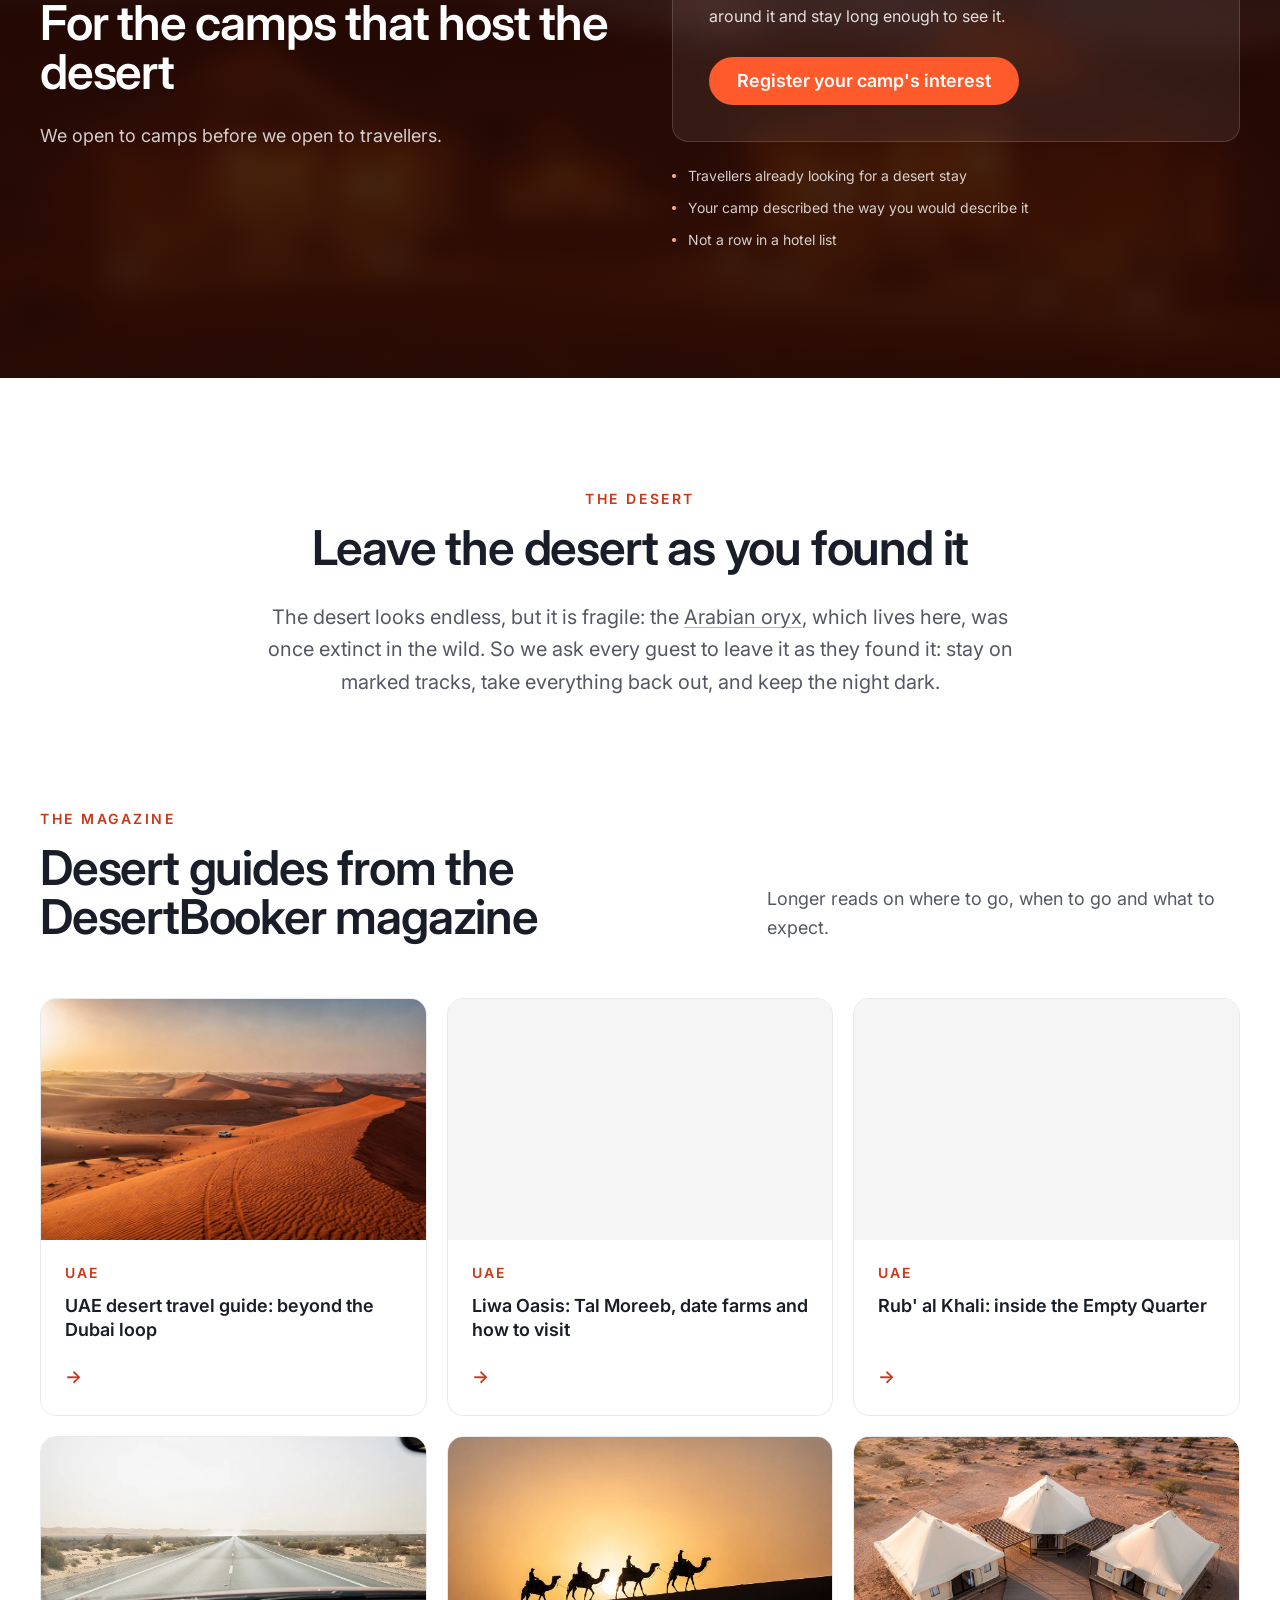
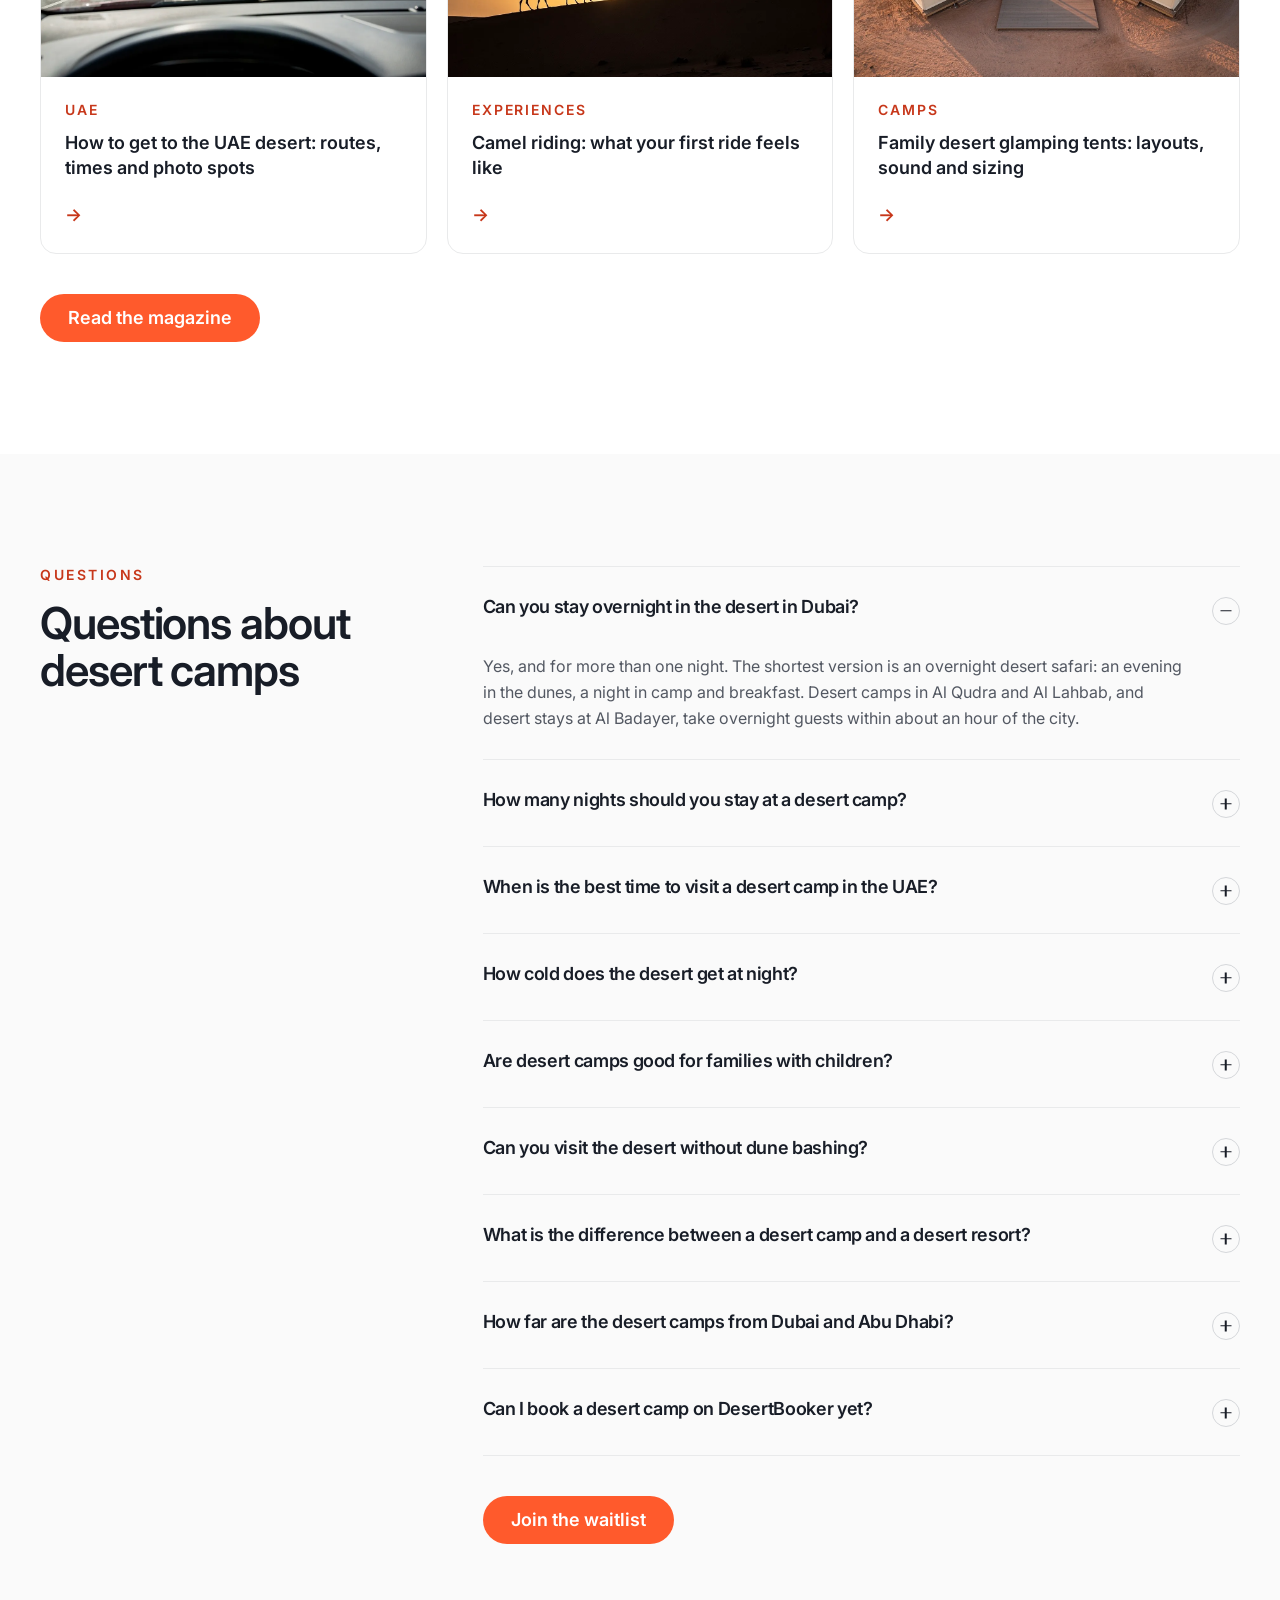
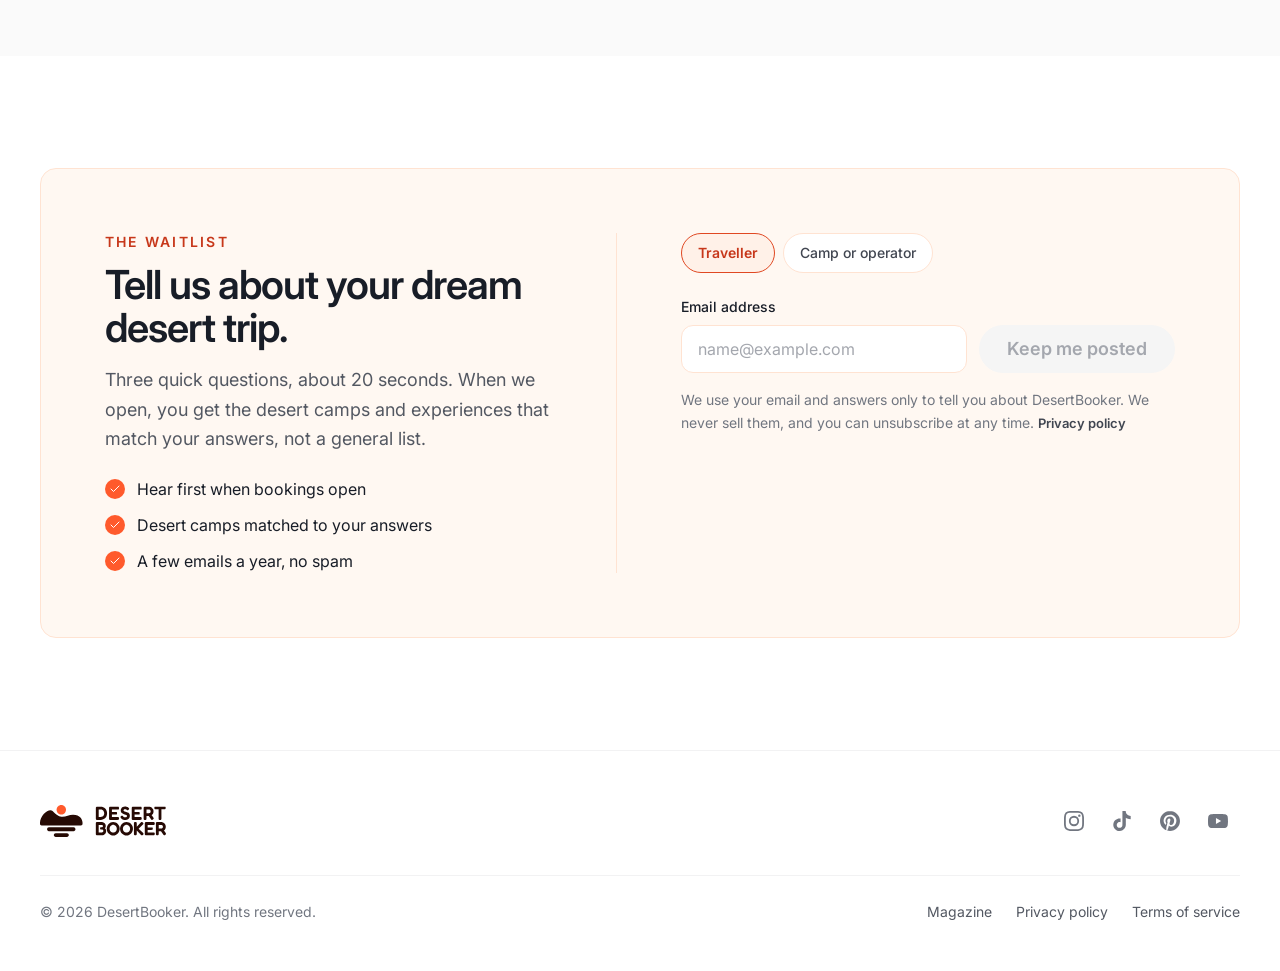
==== commit 920de168: "Publish About preview: legal pages on the main page's layout system" ====
--- a/index.html
+++ b/index.html
@@ -12,8 +12,8 @@
       content="Desert camps in Dubai and across the UAE, from Al Qudra to Liwa and the Empty Quarter. Where to stay, when to go, and why one night is not enough."
     />
     <link rel="icon" href="./assets/favicon-jxfTdqj_.svg" type="image/svg+xml" />
-    <script type="module" crossorigin src="./assets/about-BDQGCjBJ.js"></script>
-    <link rel="modulepreload" crossorigin href="./assets/index-CpfMVeaC.js">
+    <script type="module" crossorigin src="./assets/about-dM_-Yy_o.js"></script>
+    <link rel="modulepreload" crossorigin href="./assets/index-CvBN1mkC.js">
     <link rel="stylesheet" crossorigin href="./assets/index-xq3ehVVG.css">
     <link rel="stylesheet" crossorigin href="./assets/about-aKAs-EUY.css">
   </head>
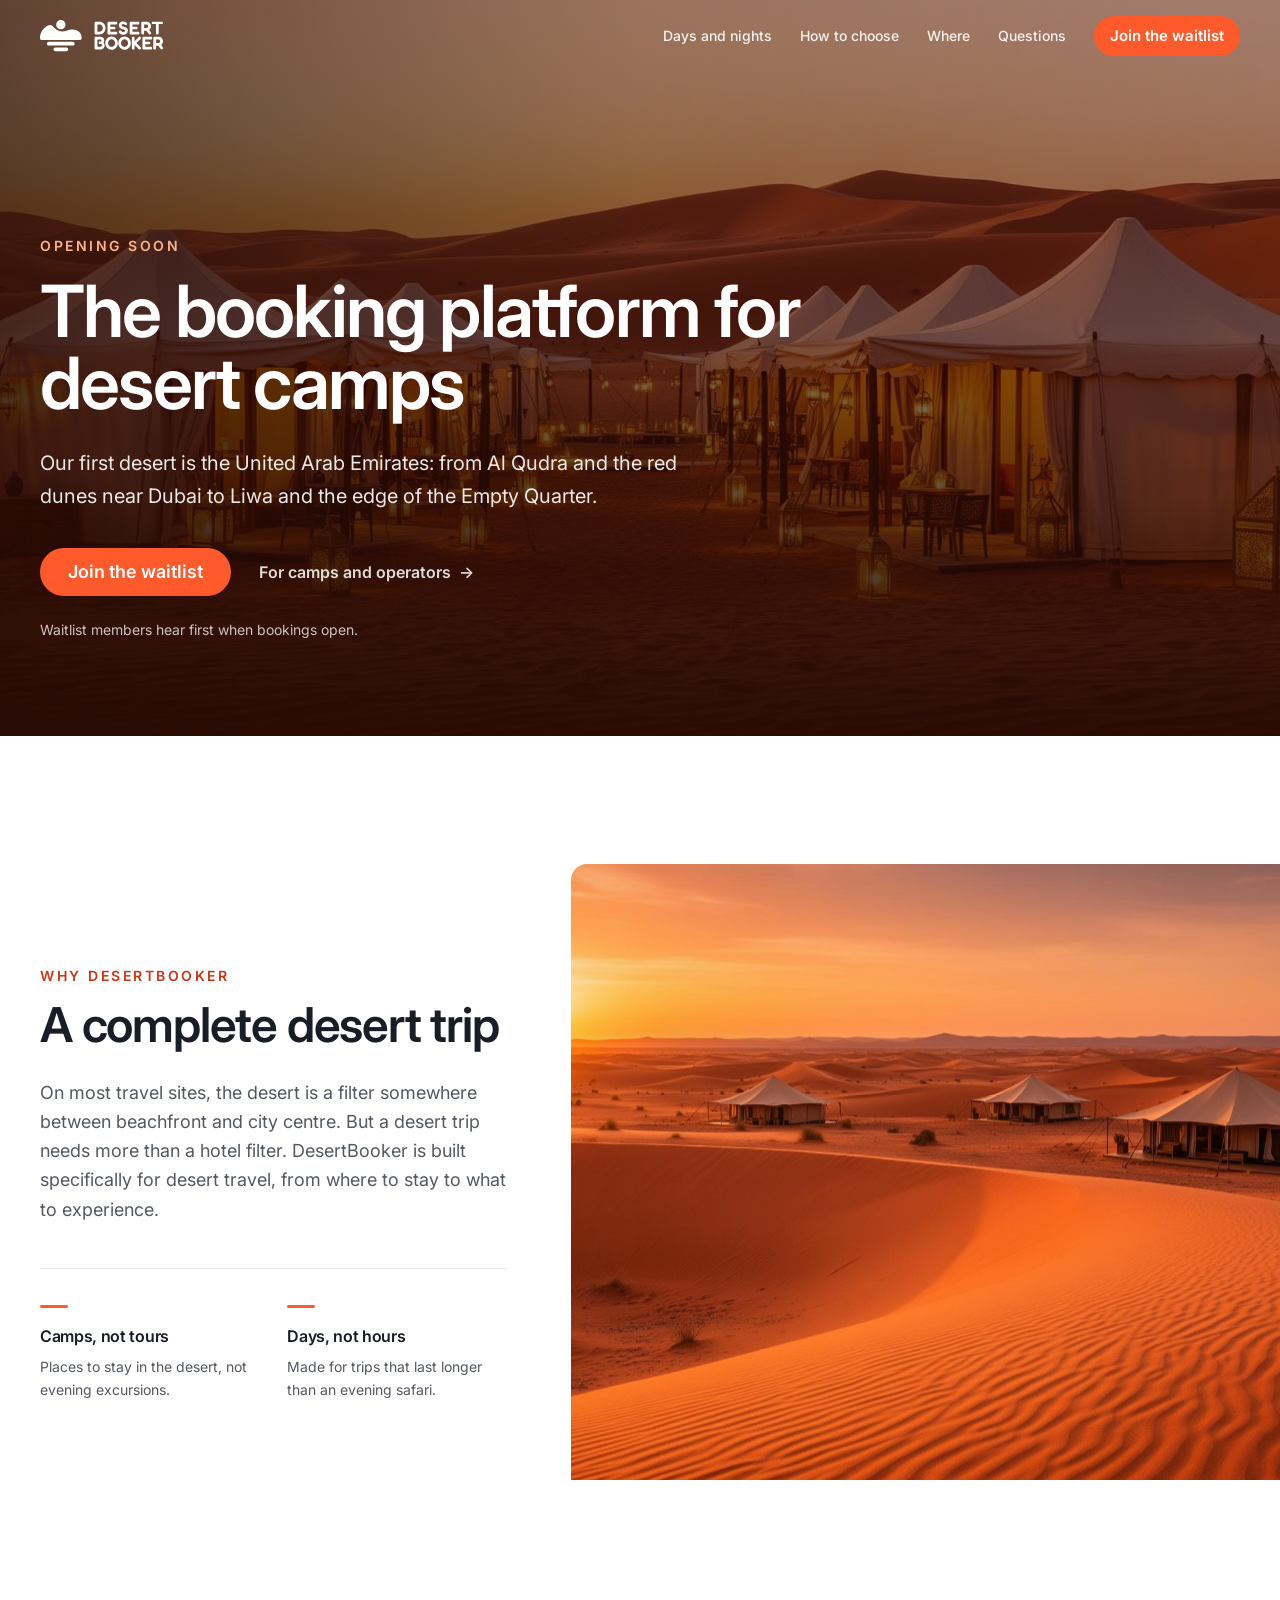
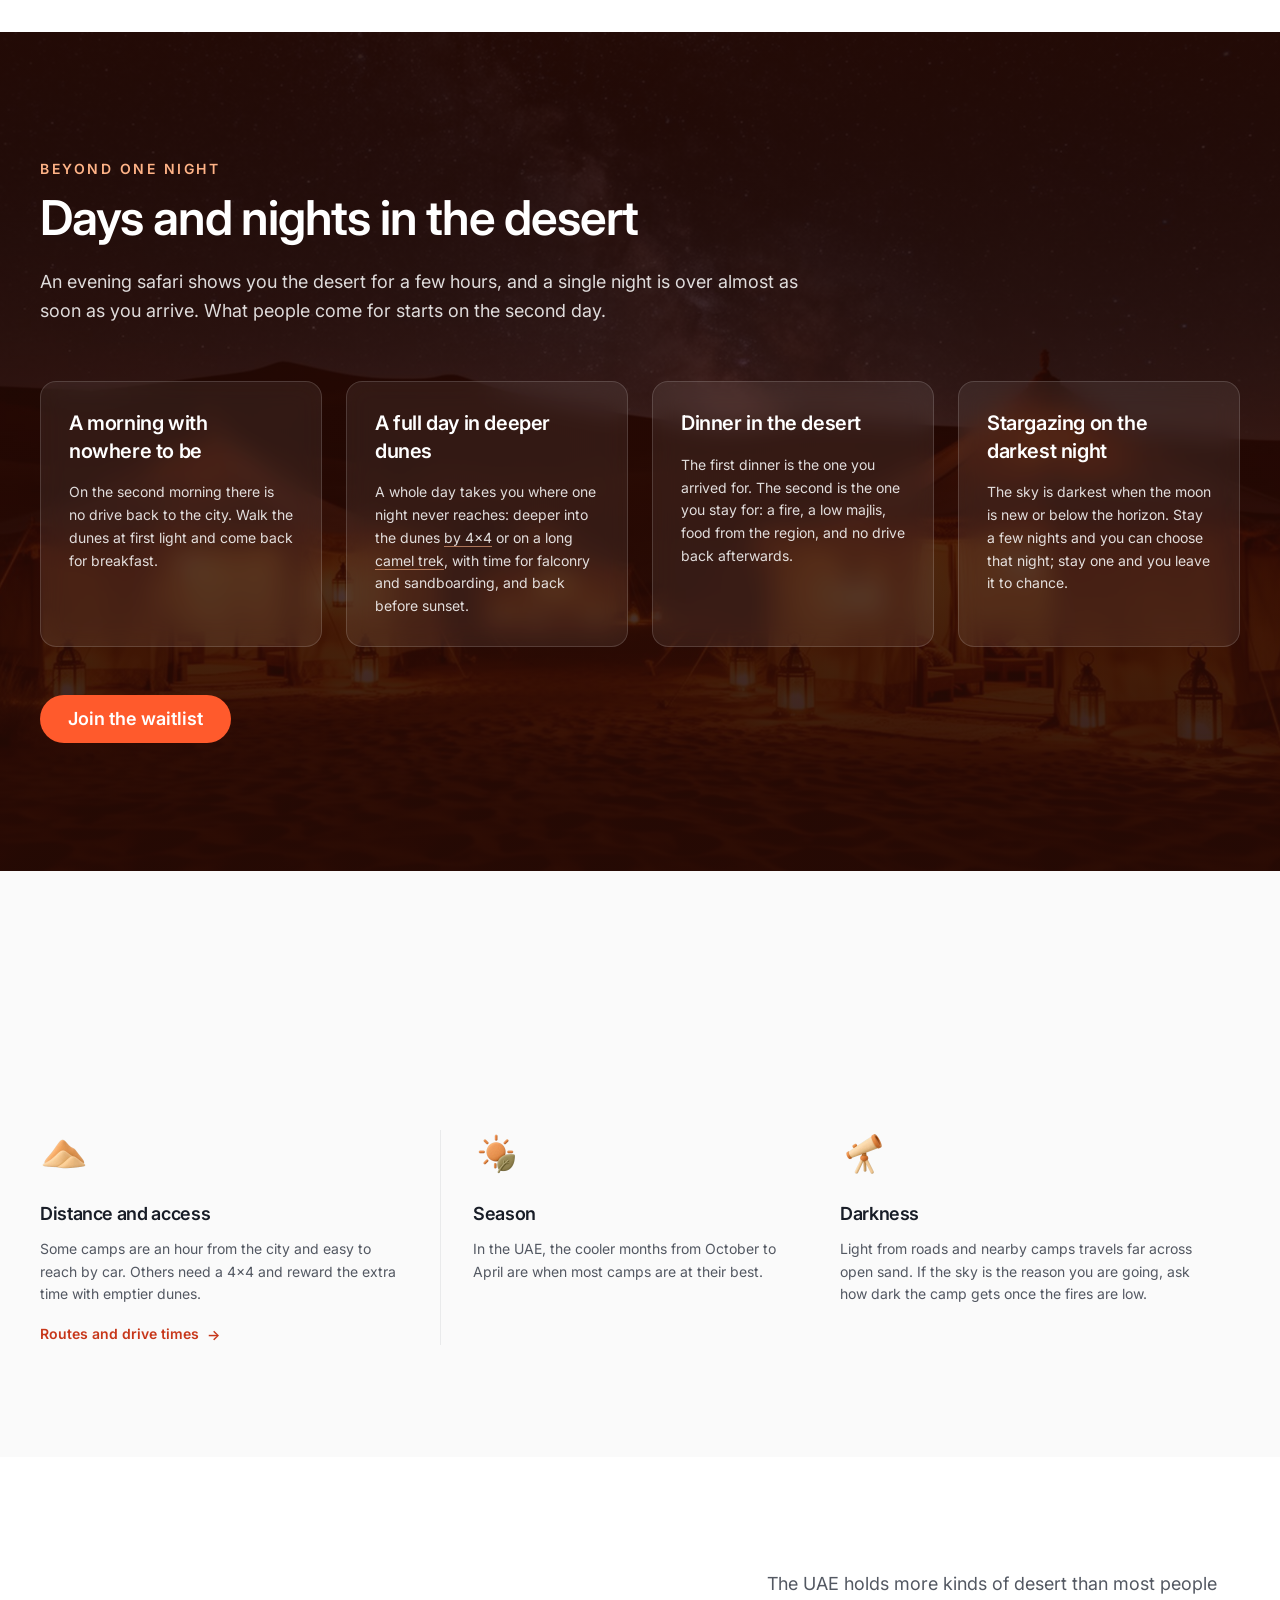
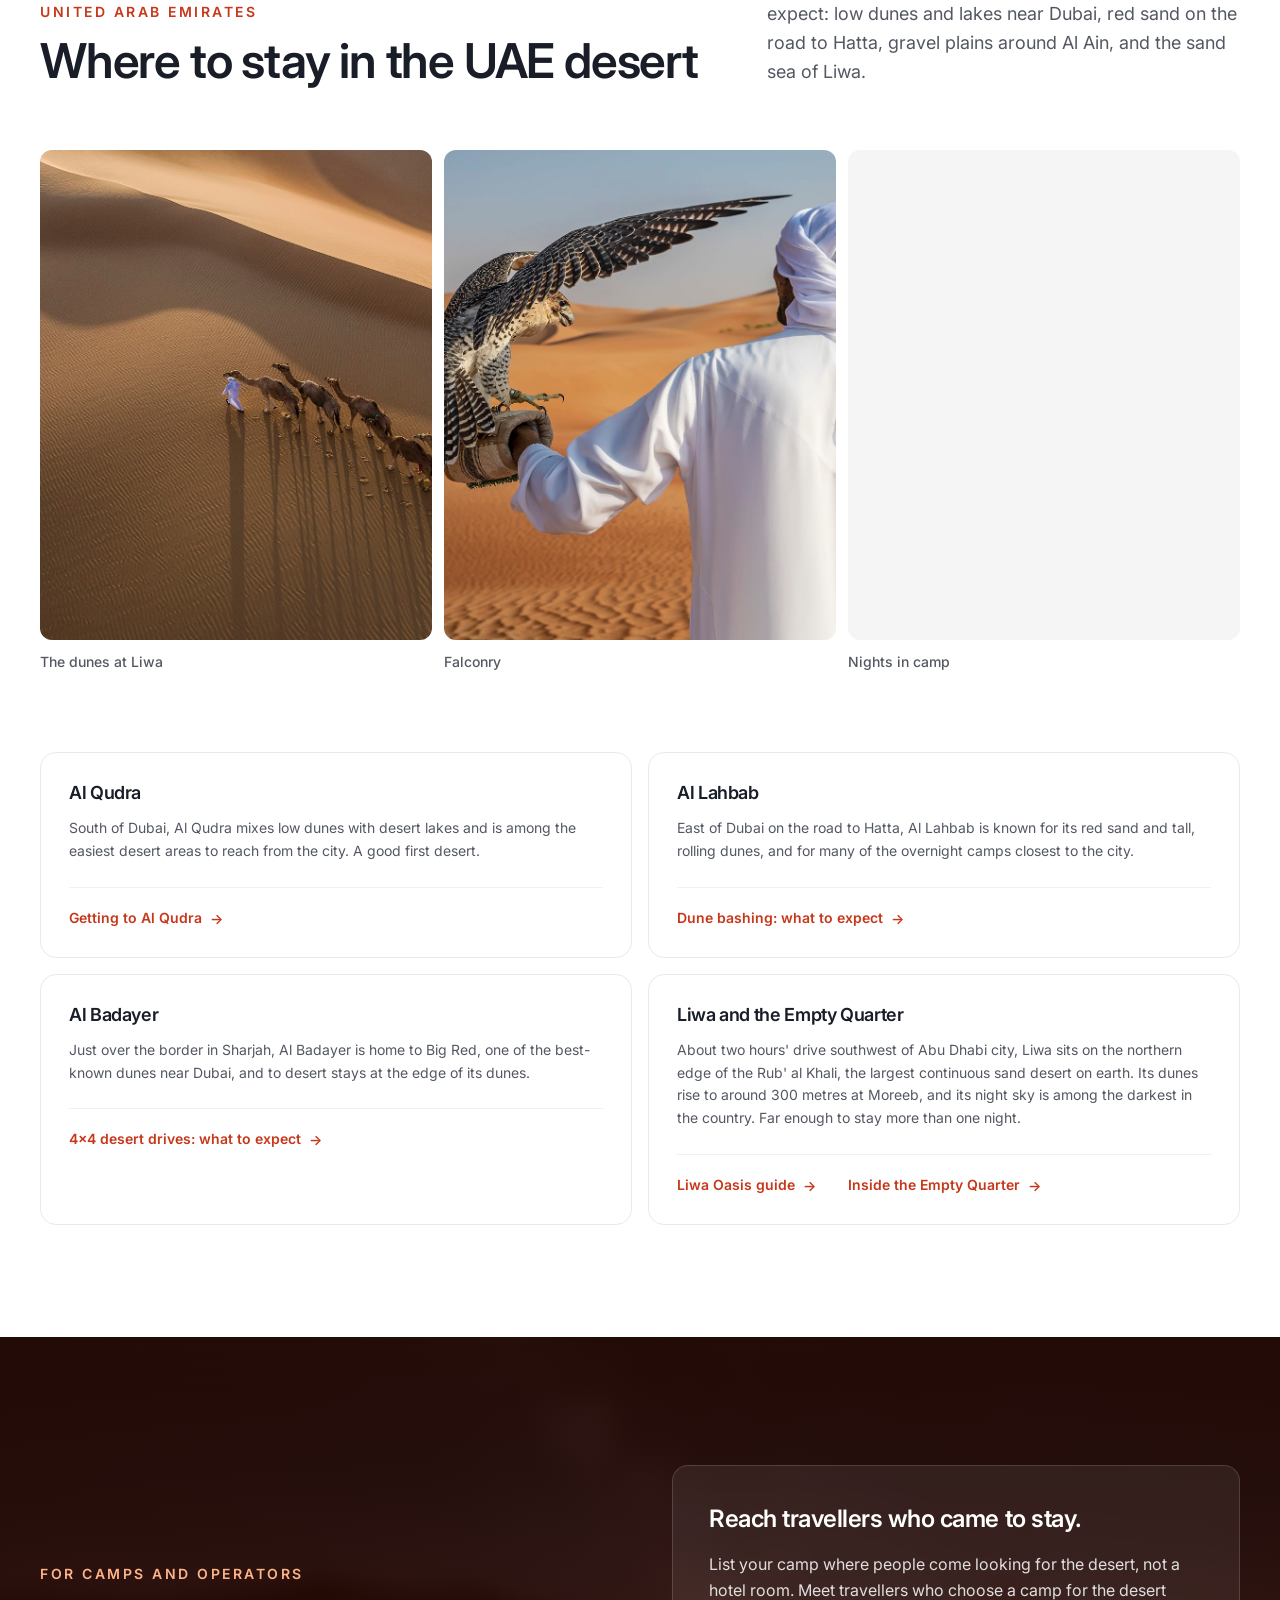
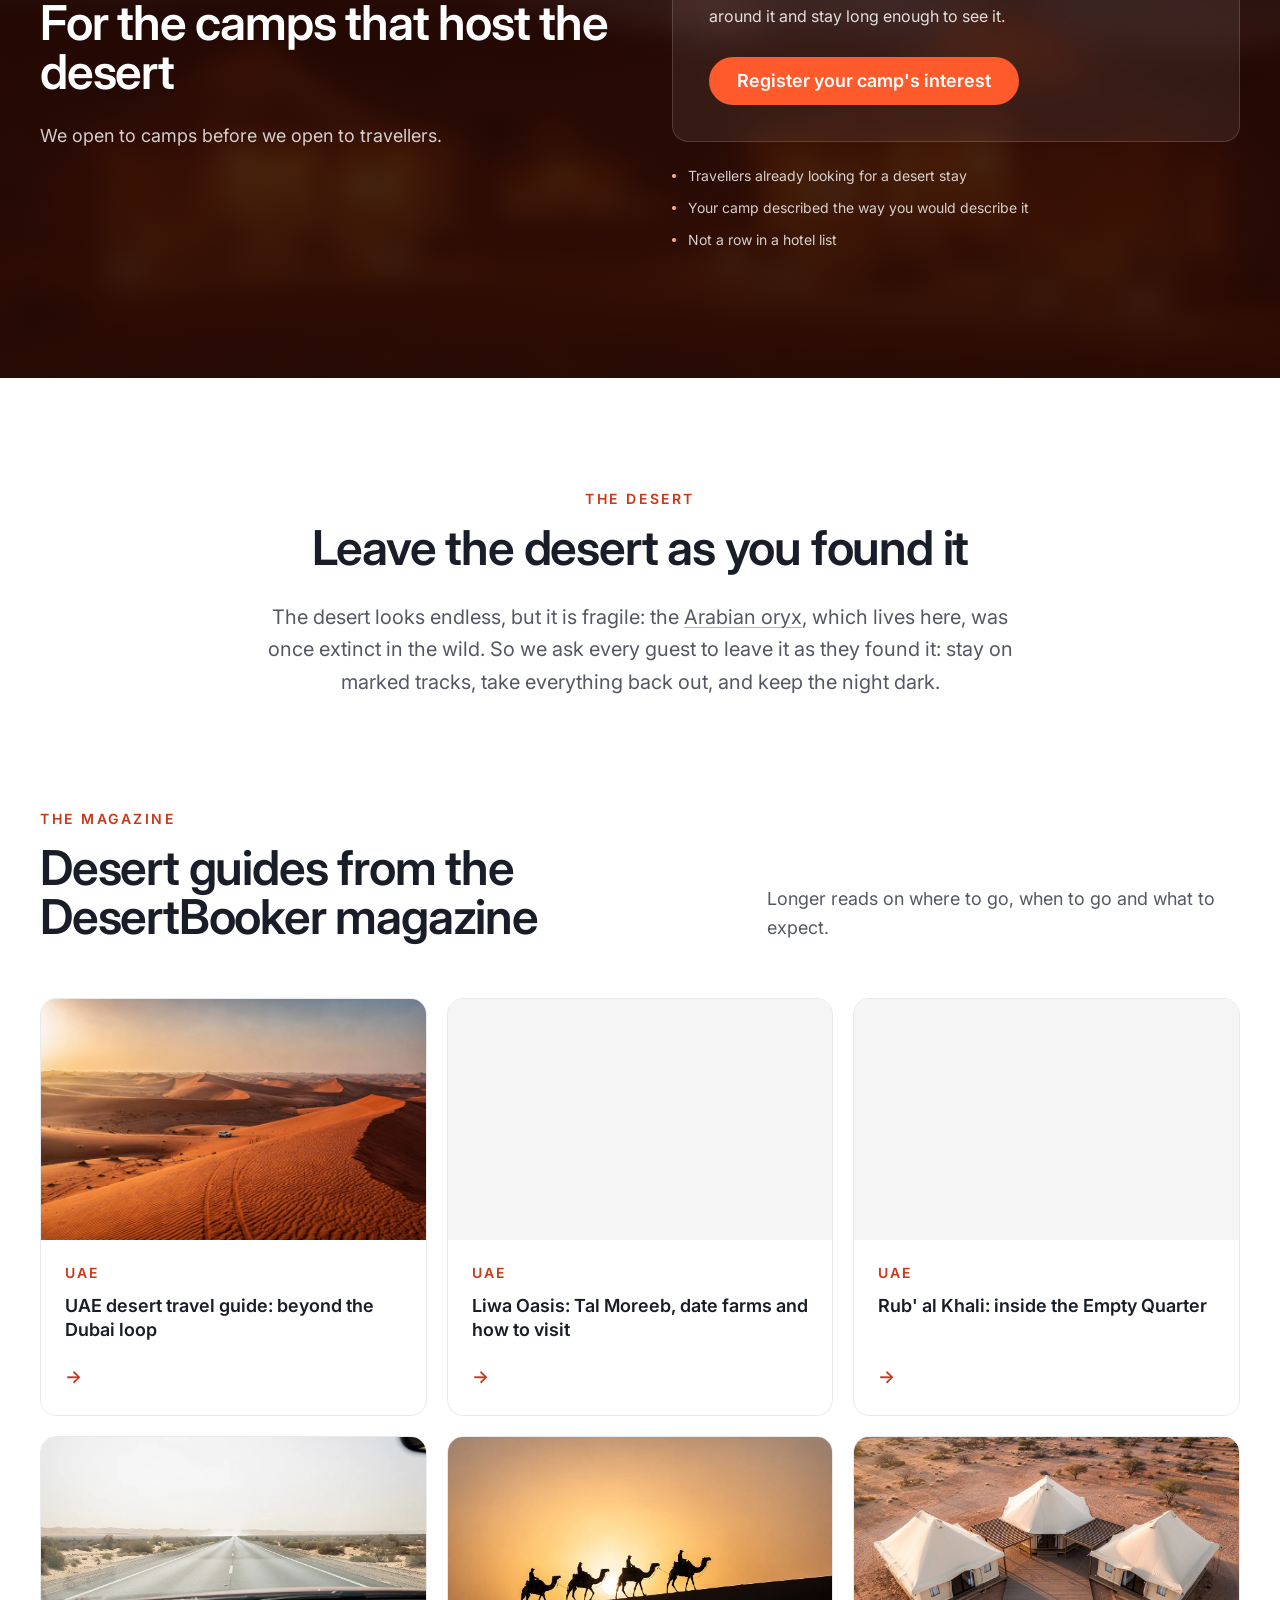
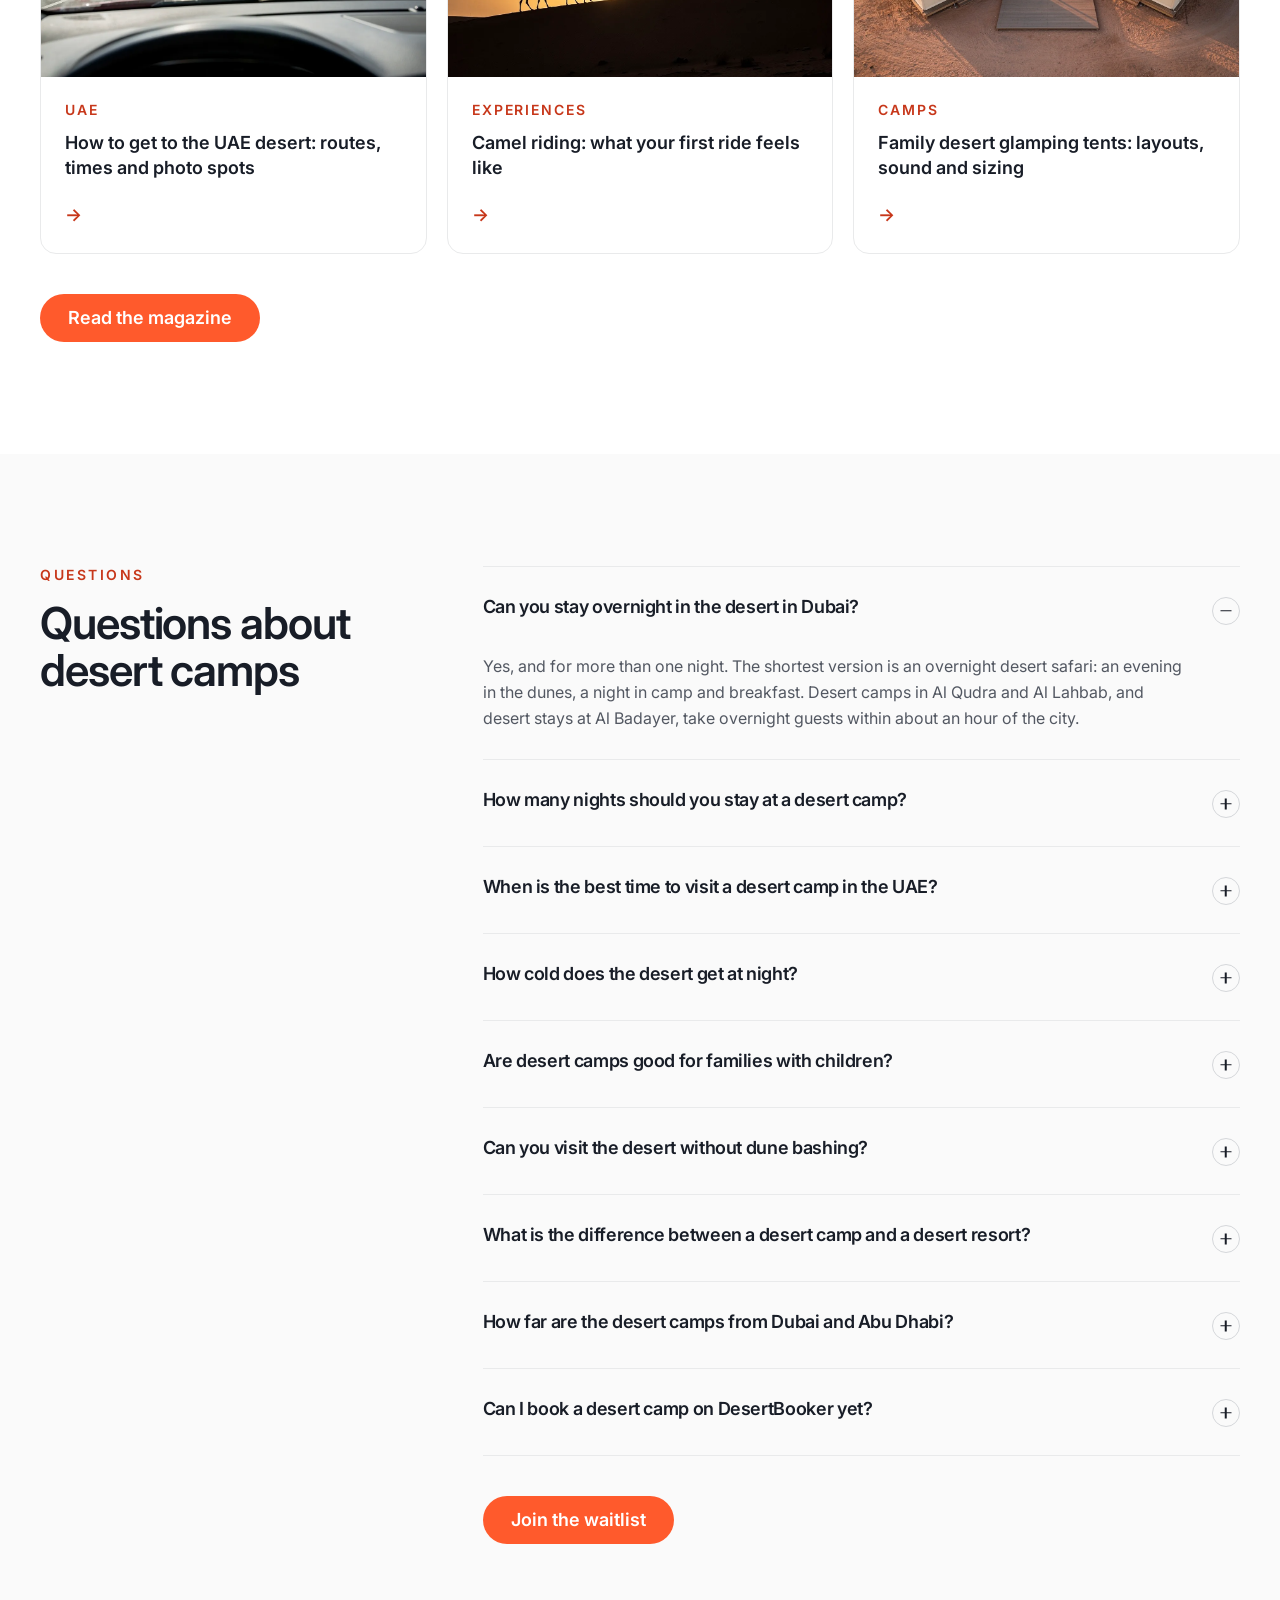
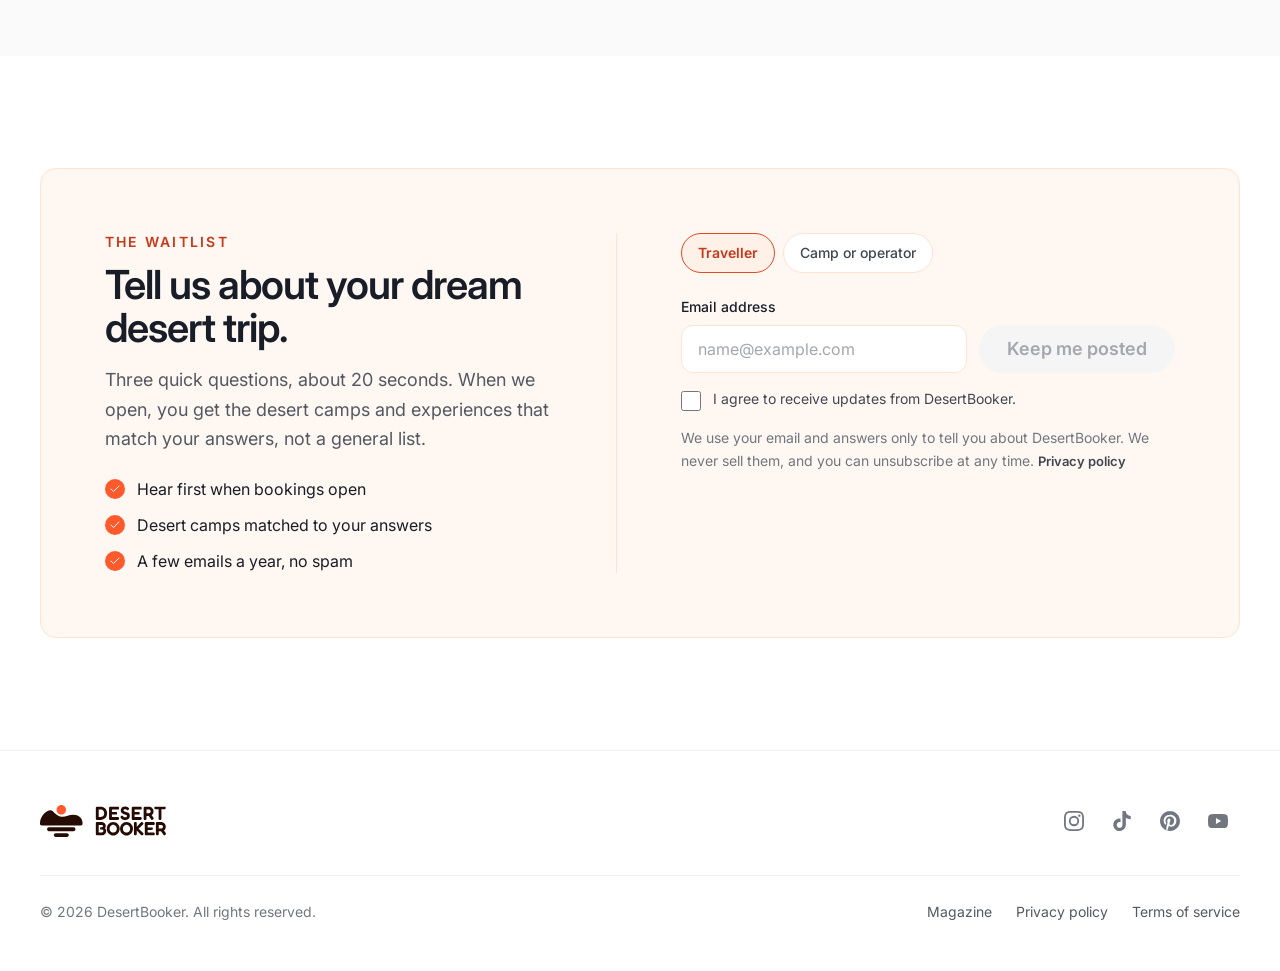
==== commit c30eeaf6: "Go live as desertbooker.com: indexable pages, waitlist saved to Google Sheets Indexing - Remove noin" ====
--- a/index.html
+++ b/index.html
@@ -4,15 +4,14 @@
     <meta charset="utf-8" />
     <meta name="viewport" content="width=device-width, initial-scale=1" />
     <meta name="theme-color" content="#FF5A2C" />
-    <!-- A review build, not the site. It must never outrank the real page. -->
-    <meta name="robots" content="noindex, nofollow" />
     <title>Desert camps in Dubai and across the UAE | DesertBooker</title>
     <meta
       name="description"
       content="Desert camps in Dubai and across the UAE, from Al Qudra to Liwa and the Empty Quarter. Where to stay, when to go, and why one night is not enough."
     />
+    <link rel="canonical" href="https://desertbooker.com/" />
     <link rel="icon" href="./assets/favicon-jxfTdqj_.svg" type="image/svg+xml" />
-    <script type="module" crossorigin src="./assets/about-dM_-Yy_o.js"></script>
+    <script type="module" crossorigin src="./assets/about-mg6nrk-m.js"></script>
     <link rel="modulepreload" crossorigin href="./assets/index-CvBN1mkC.js">
     <link rel="stylesheet" crossorigin href="./assets/index-xq3ehVVG.css">
     <link rel="stylesheet" crossorigin href="./assets/about-aKAs-EUY.css">
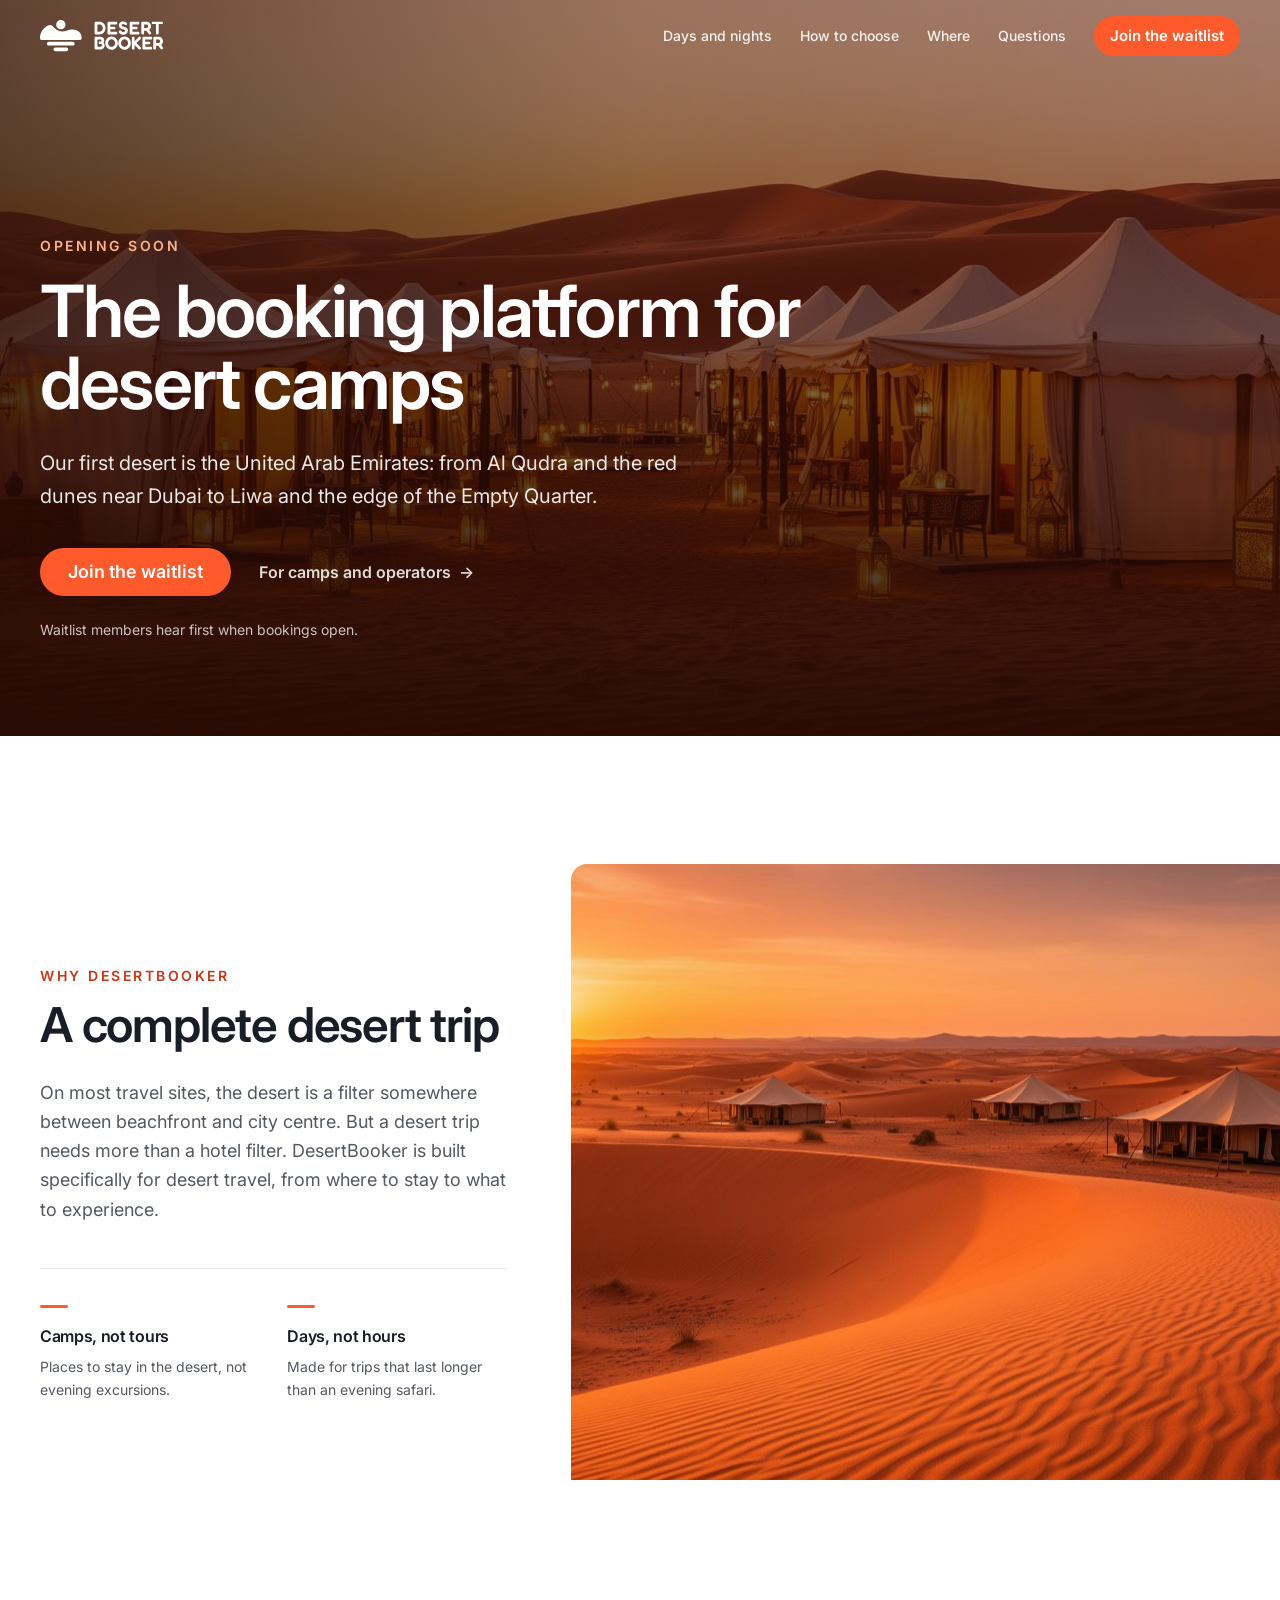
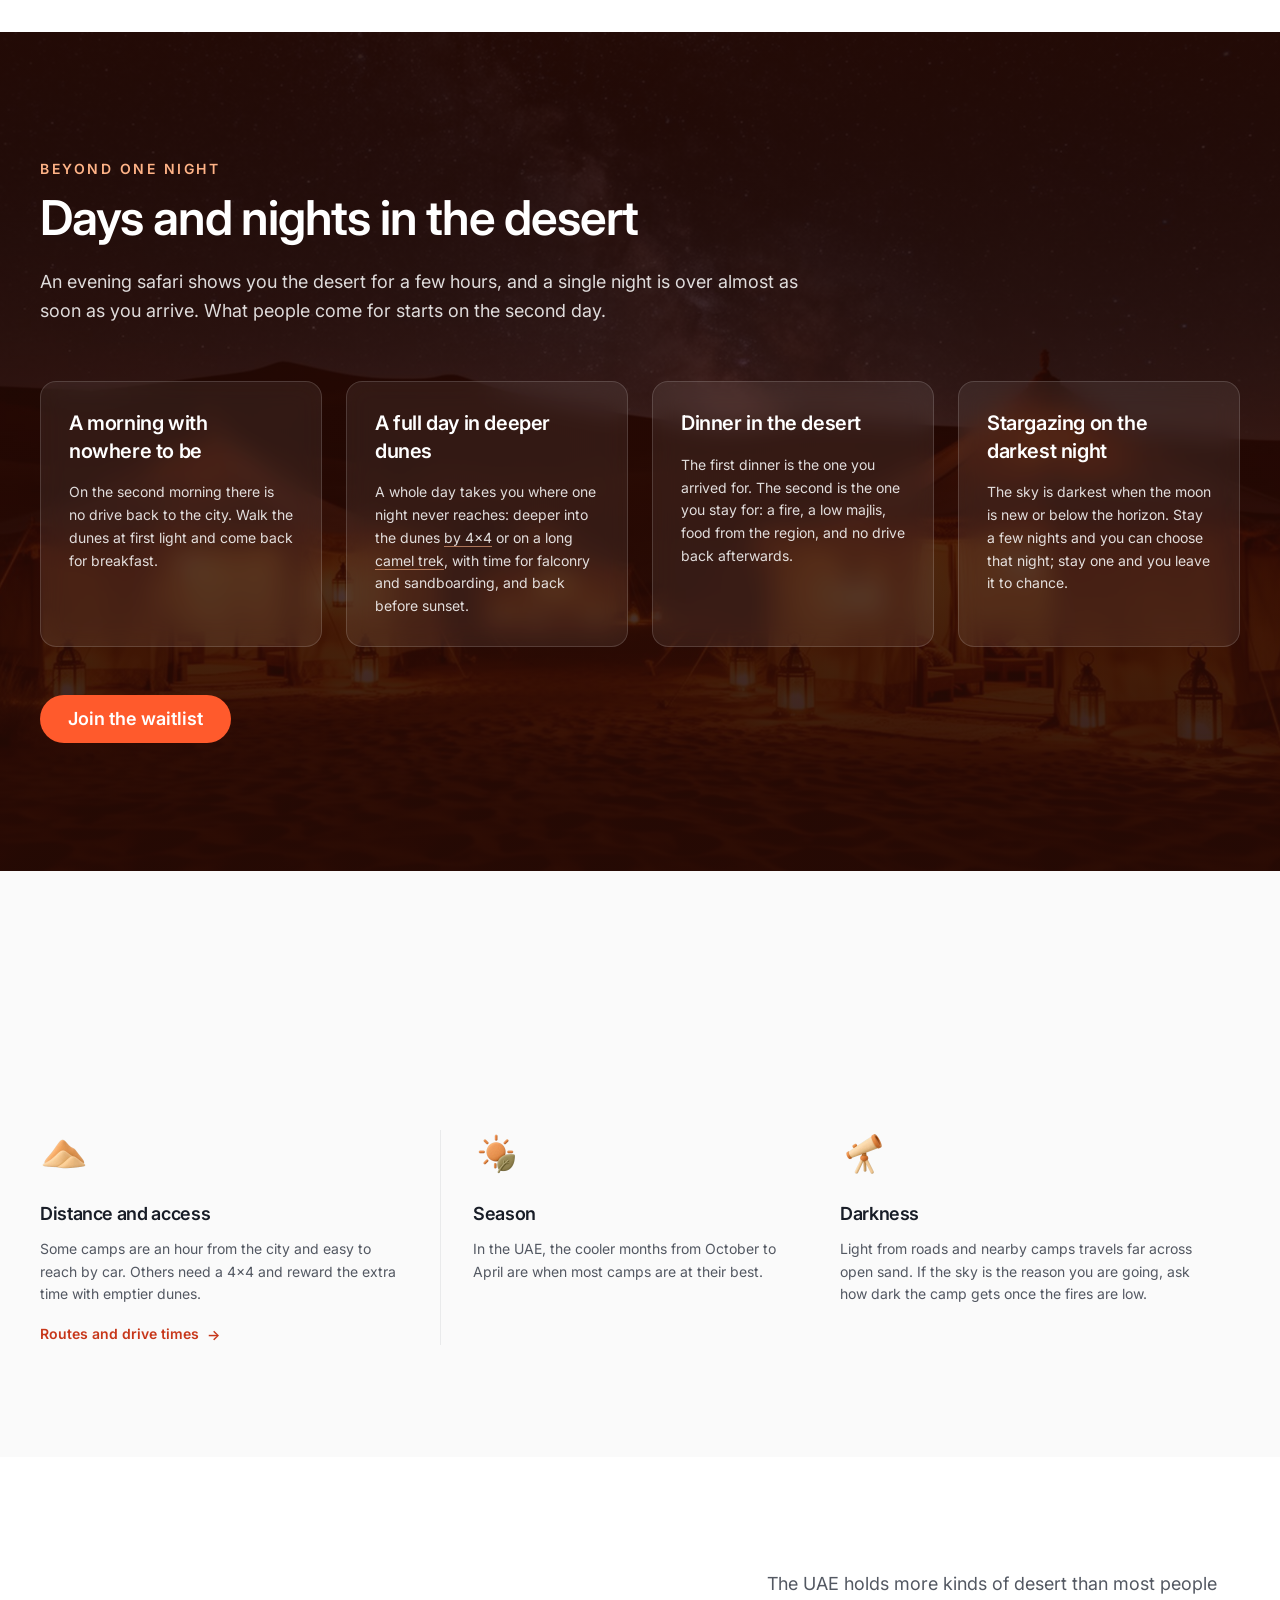
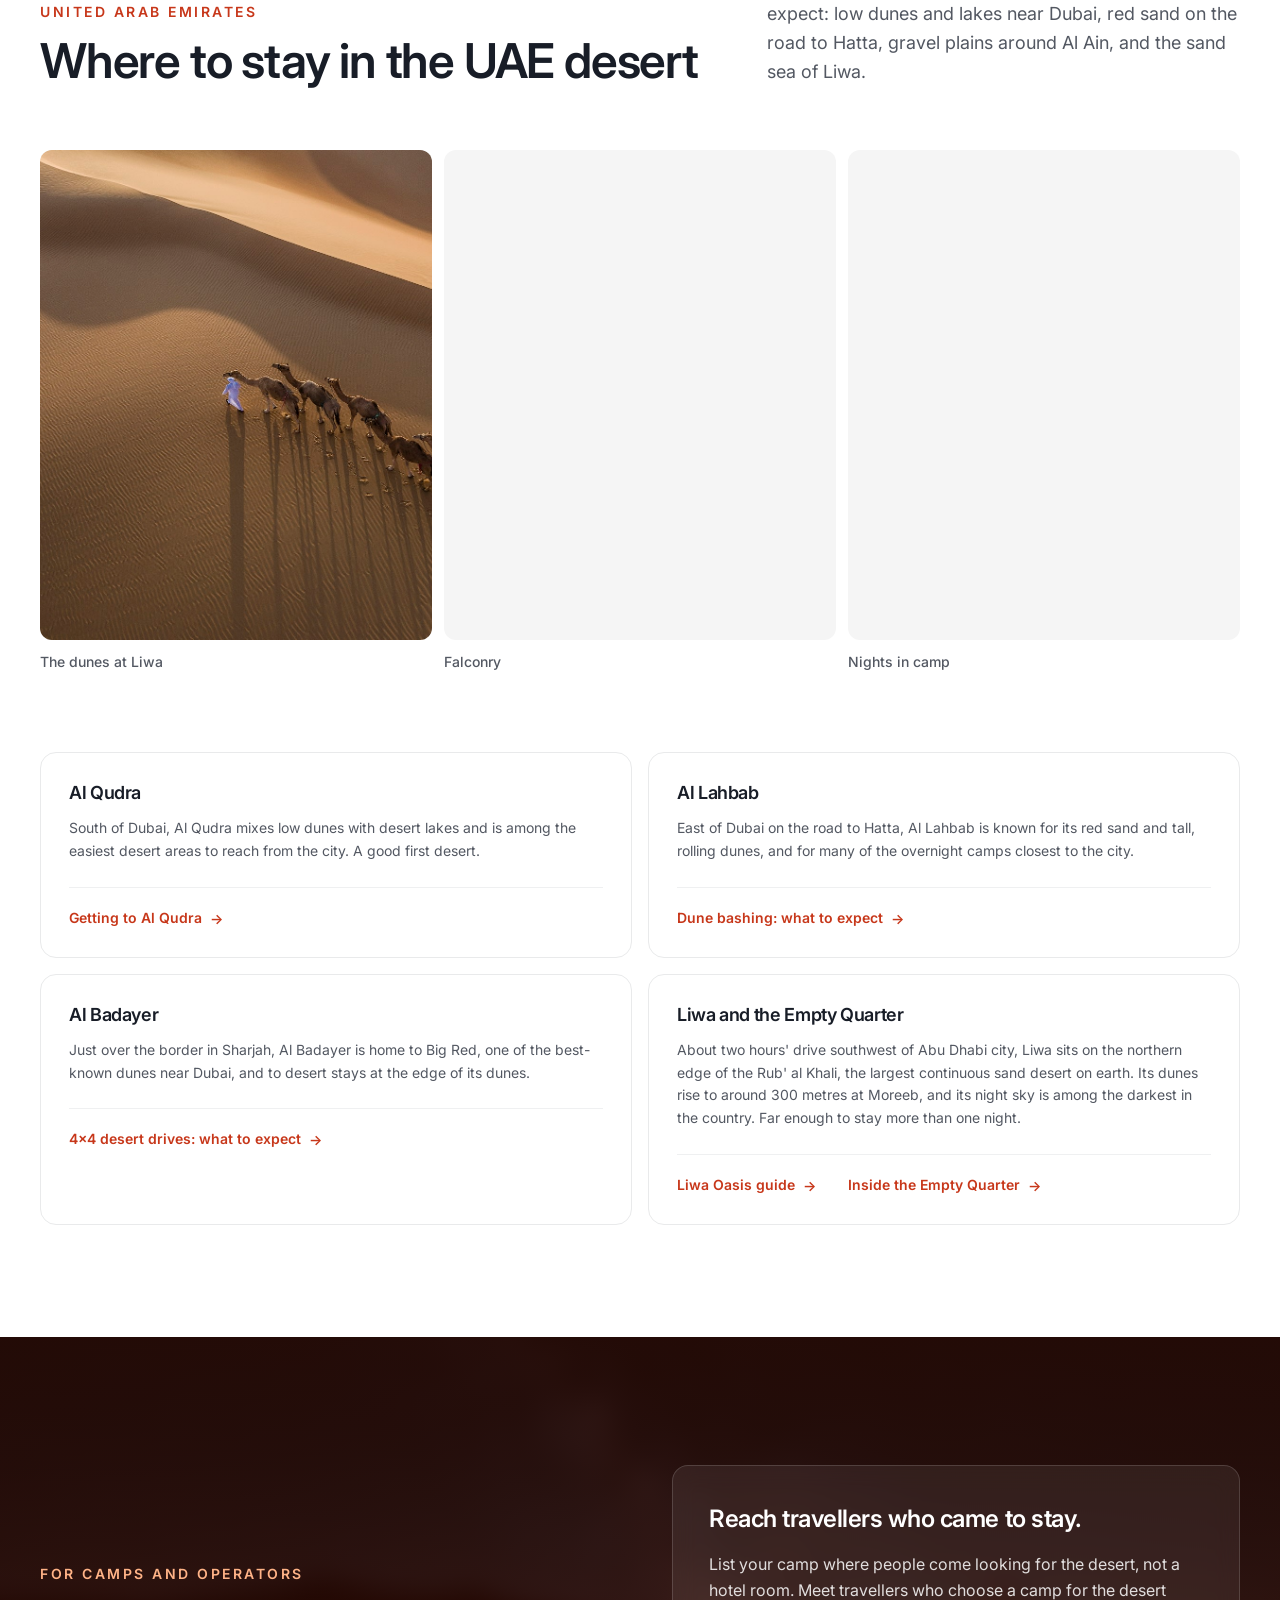
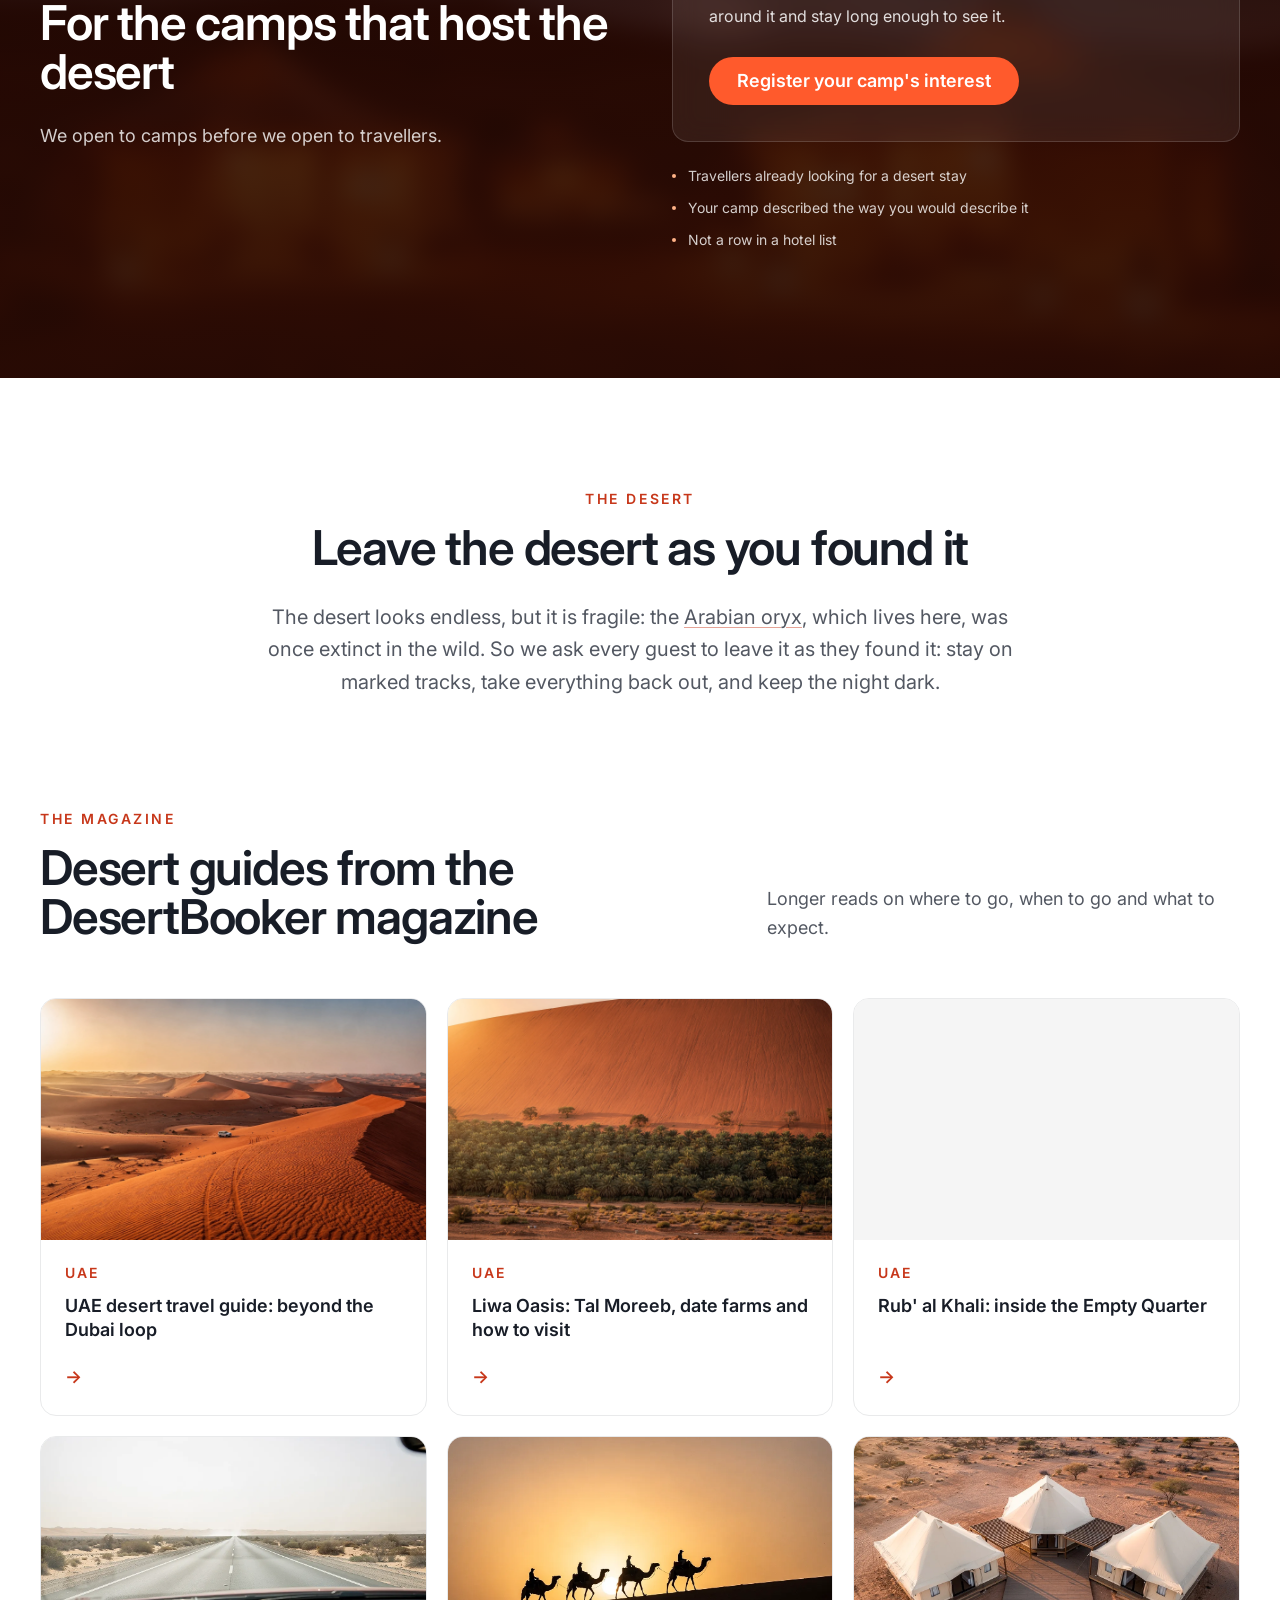
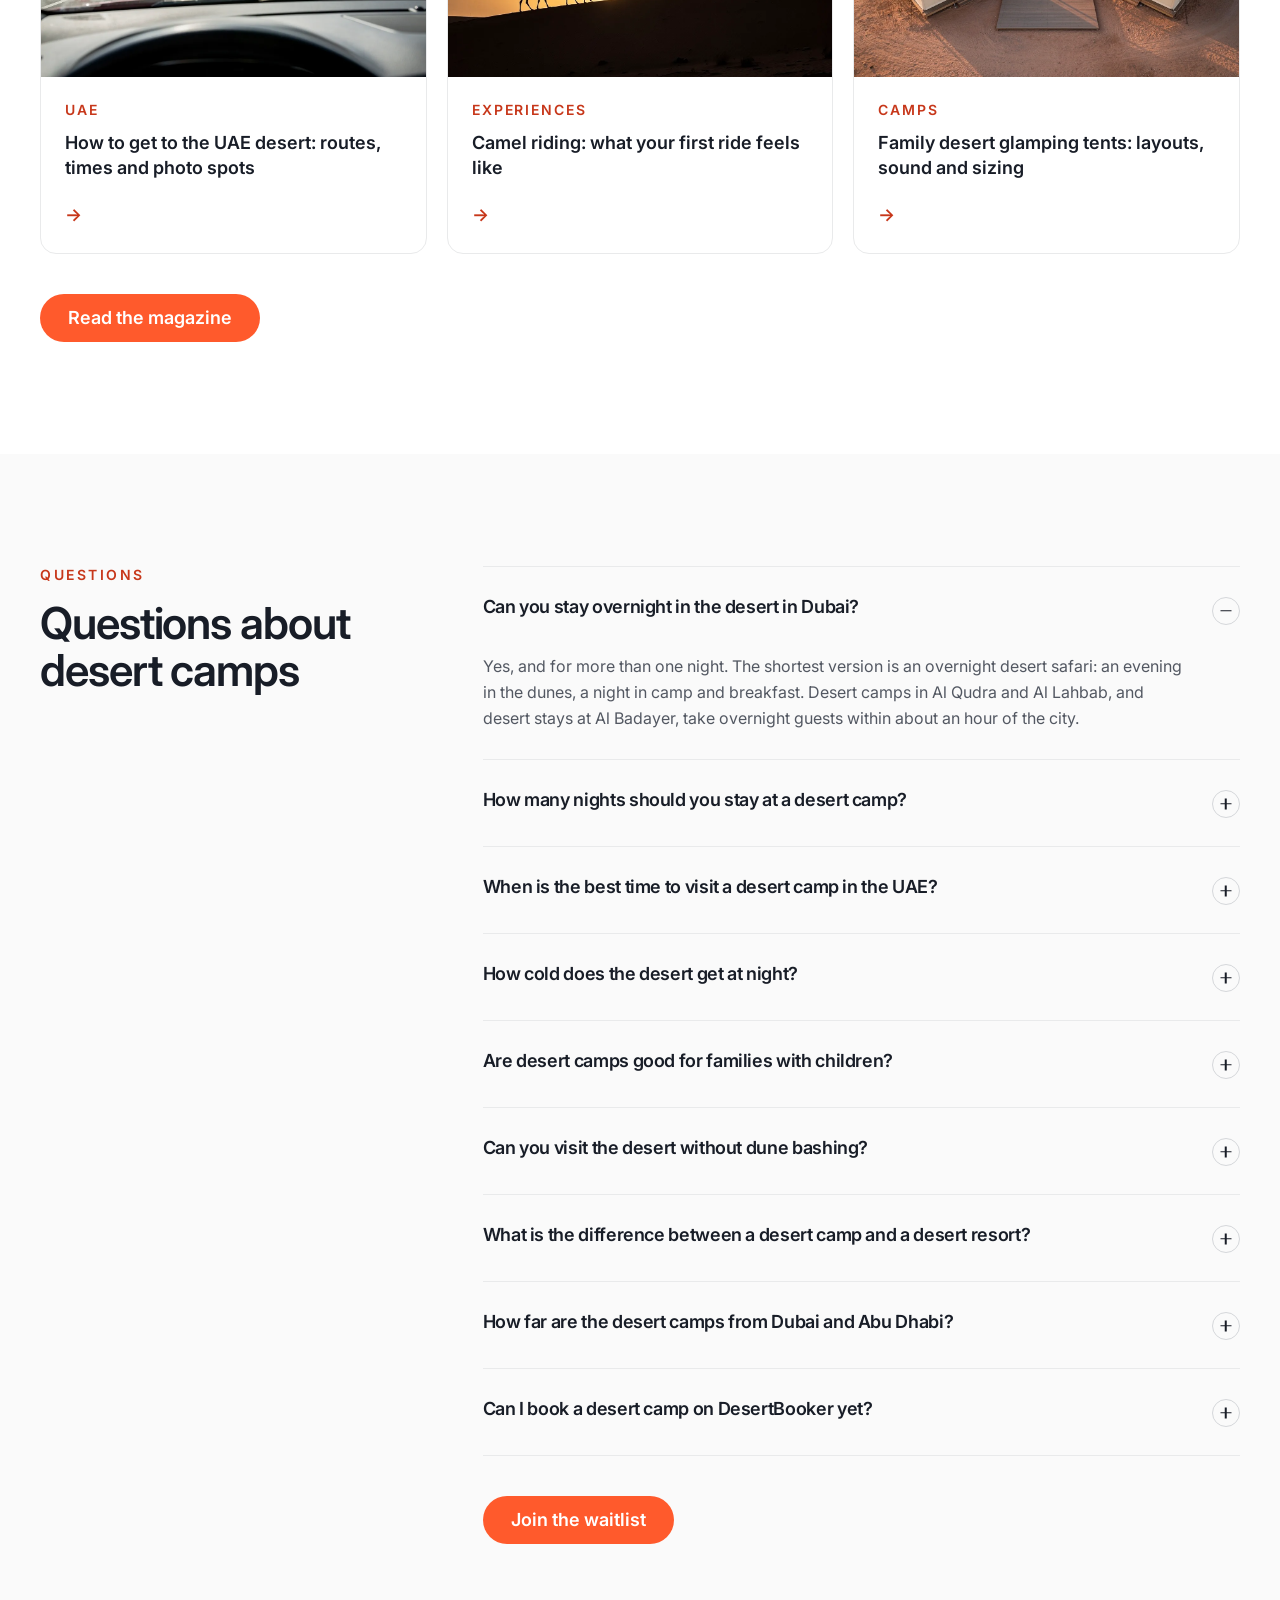
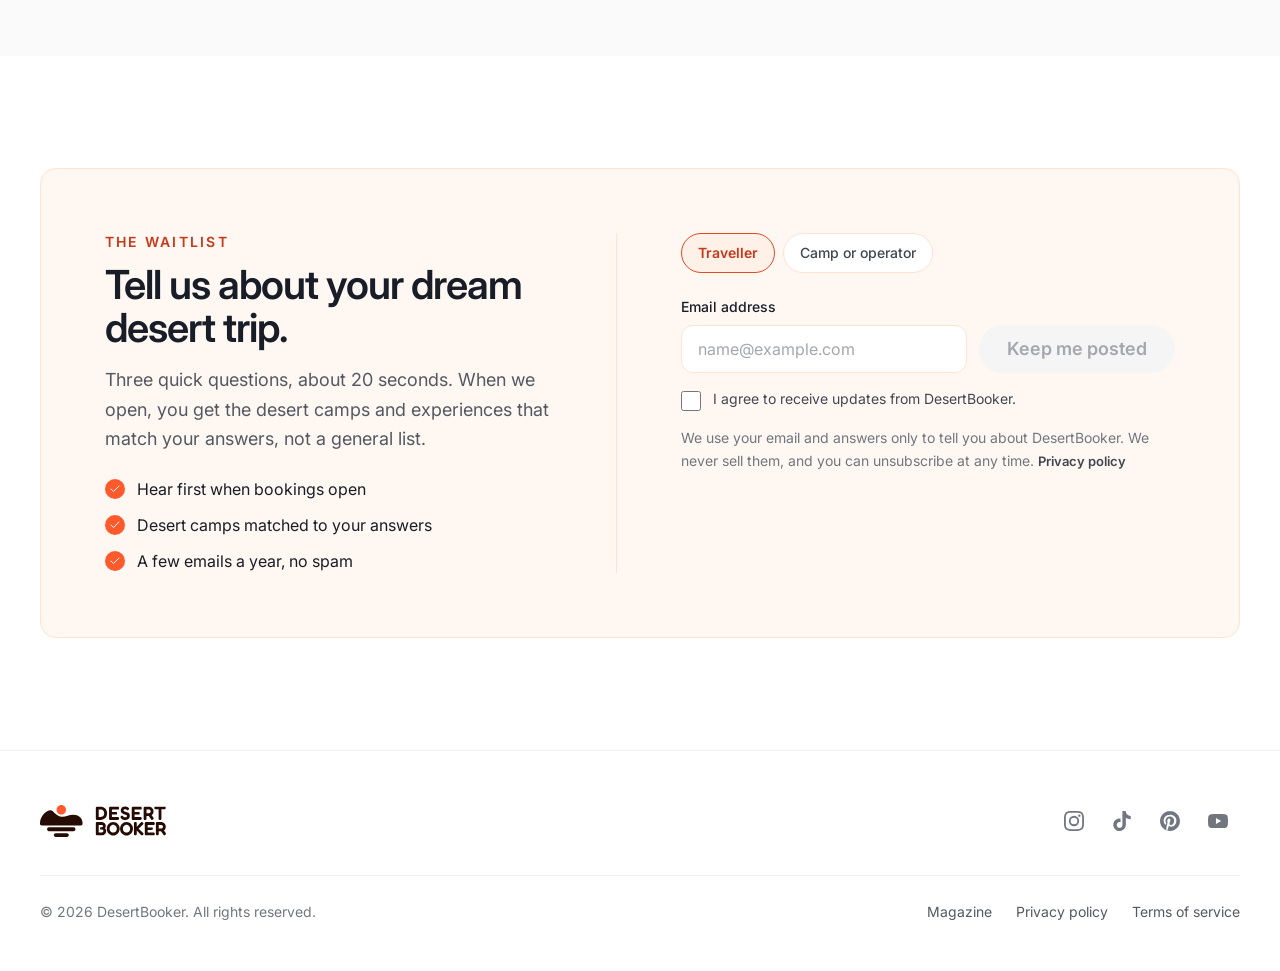
==== commit fe62175f: "Add zero-downtime server deploy and the previous site's tracking tools Deploy - tools/deploy.sh star" ====
--- a/index.html
+++ b/index.html
@@ -4,6 +4,29 @@
     <meta charset="utf-8" />
     <meta name="viewport" content="width=device-width, initial-scale=1" />
     <meta name="theme-color" content="#FF5A2C" />
+    <!-- Google tag (gtag.js) -->
+    <script async src="https://www.googletagmanager.com/gtag/js?id=G-5NJKECRKT6"></script>
+    <script>
+      window.dataLayer = window.dataLayer || [];
+      function gtag(){dataLayer.push(arguments);}
+      gtag('js', new Date());
+      gtag('config', 'G-5NJKECRKT6');
+    </script>
+    <!-- Google Tag Manager -->
+    <script>(function(w,d,s,l,i){w[l]=w[l]||[];w[l].push({'gtm.start':
+    new Date().getTime(),event:'gtm.js'});var f=d.getElementsByTagName(s)[0],
+    j=d.createElement(s),dl=l!='dataLayer'?'&l='+l:'';j.async=true;j.src=
+    'https://www.googletagmanager.com/gtm.js?id='+i+dl;f.parentNode.insertBefore(j,f);
+    })(window,document,'script','dataLayer','GTM-546BHFXM');</script>
+    <!-- End Google Tag Manager -->
+    <!-- Microsoft Clarity -->
+    <script type="text/javascript">
+      (function(c,l,a,r,i,t,y){
+          c[a]=c[a]||function(){(c[a].q=c[a].q||[]).push(arguments)};
+          t=l.createElement(r);t.async=1;t.src="https://www.clarity.ms/tag/"+i;
+          y=l.getElementsByTagName(r)[0];y.parentNode.insertBefore(t,y);
+      })(window, document, "clarity", "script", "xsjmlmrlzq");
+    </script>
     <title>Desert camps in Dubai and across the UAE | DesertBooker</title>
     <meta
       name="description"
@@ -17,6 +40,10 @@
     <link rel="stylesheet" crossorigin href="./assets/about-aKAs-EUY.css">
   </head>
   <body>
+    <!-- Google Tag Manager (noscript) -->
+    <noscript><iframe src="https://www.googletagmanager.com/ns.html?id=GTM-546BHFXM"
+    height="0" width="0" style="display:none;visibility:hidden"></iframe></noscript>
+    <!-- End Google Tag Manager (noscript) -->
     <div id="root"></div>
   </body>
 </html>
